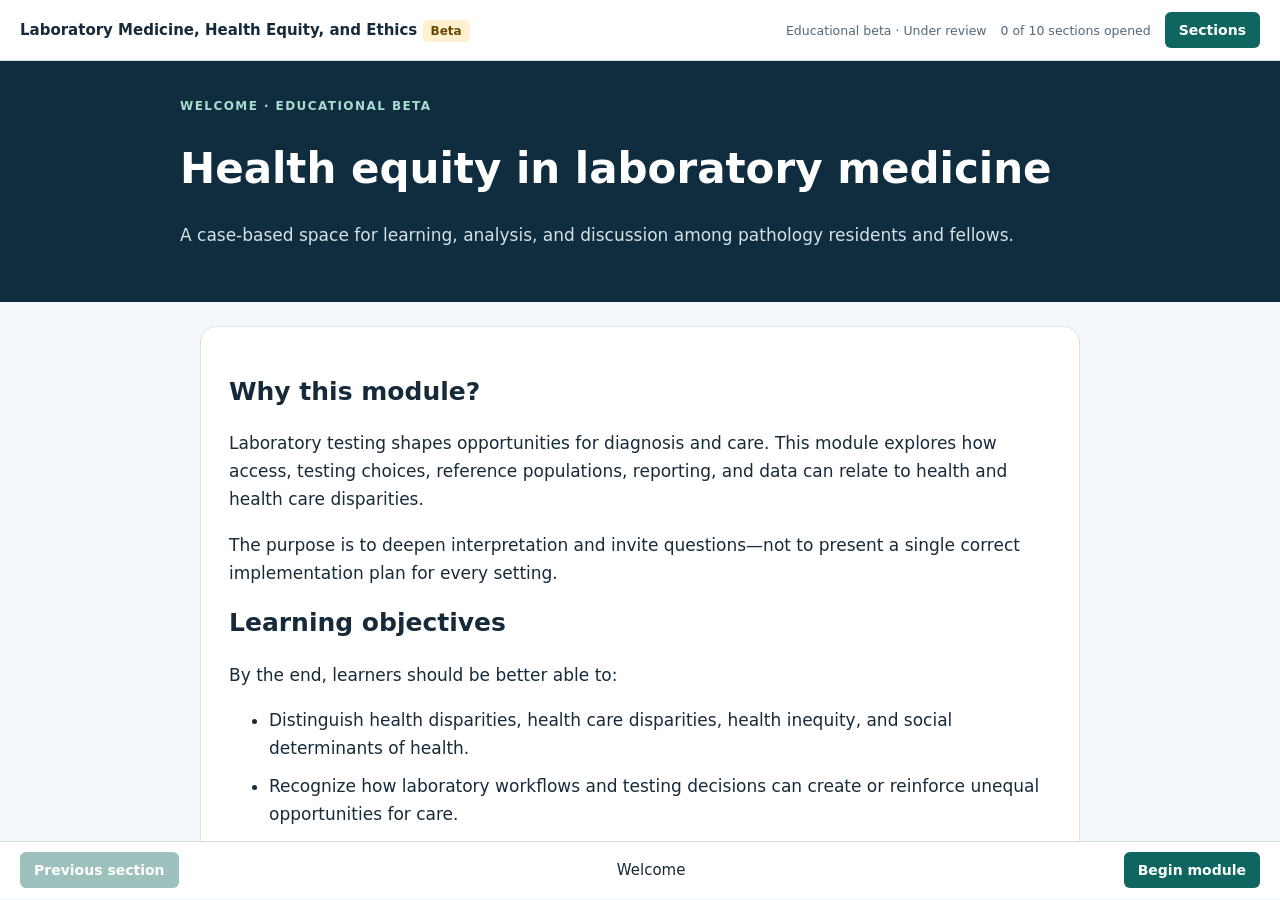
==== preview/index.html @ 0a668f15 "Align preview with result follow-up extension" ====
<!doctype html><html lang="en"><meta charset="utf-8"><meta name="viewport" content="width=device-width,initial-scale=1"><title>Laboratory medicine · Health equity module preview</title><style>*{box-sizing:border-box}body{margin:0;background:#f4f7fa;color:#172a3a;font:15px system-ui,sans-serif}.bar{display:flex;align-items:center;gap:14px;padding:12px 20px;background:white;border-bottom:1px solid #d3e0e6;flex-wrap:wrap}.bar strong{margin-right:auto}button{background:#0f655f;color:white;border:0;border-radius:6px;padding:10px 14px;font:600 14px system-ui;cursor:pointer}button:disabled{opacity:.4}button:focus-visible{outline:3px solid #c48513;outline-offset:2px}#menu{padding:16px;display:grid;grid-template-columns:repeat(auto-fit,minmax(190px,1fr));gap:8px;background:#eaf2f5}#menu button{background:white;color:#173749;border:1px solid #c5d2db;text-align:left}#menu button[aria-current=true]{background:#0f655f;color:white}iframe{display:block;width:100%;height:calc(100vh - 120px);border:0;background:#f4f7fa}.bottom{display:flex;justify-content:space-between;align-items:center;gap:12px;padding:10px 20px;background:white;border-top:1px solid #d3e0e6}[hidden]{display:none!important}small{color:#526879}@media(max-width:600px){iframe{height:calc(100vh - 160px)}.bar{padding:10px}.bottom{padding:10px}}</style><div class="bar"><strong>Laboratory Medicine, Health Equity, and Ethics <span style="font-size:12px;background:#fff0cf;color:#694b00;padding:4px 8px;border-radius:5px">Beta</span></strong><small>Educational beta · Under review</small><small id="visited"></small><button id="toggle" type="button">Sections</button></div><nav id="menu" hidden aria-label="Module sections"></nav><main id="frames"></main><footer class="bottom"><button id="previous">Previous section</button><span id="position"></span><button id="next">Next section</button></footer><script>const sections=[{"label":"Welcome","html":"<!doctype html><html lang=\"en\"><meta charset=\"utf-8\"><meta name=\"viewport\" content=\"width=device-width,initial-scale=1\"><title>Welcome · Health equity in laboratory medicine<\/title><style>*{box-sizing:border-box}body{margin:0;background:#f4f7fa;color:#172a3a;font:17px/1.65 system-ui,sans-serif}header{background:#102d40;color:white;padding:36px max(24px,calc((100vw - 920px)/2))}header p{color:#d1e2eb}h1{font-size:clamp(28px,4vw,42px);line-height:1.15}h2{font-size:25px;line-height:1.3}main{max-width:920px;margin:24px auto;padding:0 20px 30px}.card{background:white;border:1px solid #dbe3e9;border-radius:16px;padding:28px;margin:20px 0}.eyebrow{font-size:12px;letter-spacing:.12em;text-transform:uppercase;color:#a7dcd1;font-weight:750}li{margin:10px 0}.note{border-left:4px solid #0f655f;padding-left:18px}small{font-size:14px;color:#526879}@media(max-width:600px){header{padding:28px 20px}.card{padding:20px}}<\/style><header><div class=\"eyebrow\">Welcome · Educational beta<\/div><h1>Health equity in laboratory medicine<\/h1><p>A case-based space for learning, analysis, and discussion among pathology residents and fellows.<\/p><\/header><main><section class=\"card\"><h2>Why this module?<\/h2><p>Laboratory testing shapes opportunities for diagnosis and care. This module explores how access, testing choices, reference populations, reporting, and data can relate to health and health care disparities.<\/p><p>The purpose is to deepen interpretation and invite questions—not to present a single correct implementation plan for every setting.<\/p><h2>Learning objectives<\/h2><p>By the end, learners should be better able to:<\/p><ul><li>Distinguish health disparities, health care disparities, health inequity, and social determinants of health.<\/li><li>Recognize how laboratory workflows and testing decisions can create or reinforce unequal opportunities for care.<\/li><li>Interpret case findings alongside published evidence, including what each does and does not establish.<\/li><li>Discuss how pathologists can help clinicians understand test utility, limitations, and the implications of laboratory data.<\/li><\/ul><\/section><section class=\"card\"><h2>About the author and AI assistance<\/h2><p>This module was developed by a clinical pathology resident exploring how laboratory medicine relates to health equity. It is a learning project intended to support critical analysis, discussion, and further inquiry. Feedback from learners and colleagues is welcome.<\/p><p>AI tools assisted with drafting, editing, organizing the material, and building the site. The content may contain errors or omissions; references are provided so readers can explore the evidence and evaluate the interpretations.<\/p><h2>Understanding the cases and evidence<\/h2><p>Cases, patients, local workflows, and numerical examples are fictional unless explicitly identified as published findings with a citation.<\/p><p>Explanations draw on studies, professional guidance, and conceptual sources. References support the accompanying claims, rather than every detail of a fictional scenario. Findings should be understood within the populations and settings studied.<\/p><p>Corresponding references appear in answer explanations and case evidence notes, with optional further reading at the end.<\/p><p class=\"note\">This educational beta does not replace current guidance or patient-specific professional judgment. Corrections, alternative interpretations, and thoughtful critique are welcome.<\/p><\/section><section class=\"card\"><h2>Using the module<\/h2><p>Choose an answer, reveal the explanation, and explore the evidence. There is no timer or passing score. The Sections menu lets you move between topics; answers remain while this page stays open and reset on refresh.<\/p><p><strong>Select “Begin module” below to start.<\/strong><\/p><small>Welcome and disclosure updated October 4, 2026.<\/small><\/section><\/main><\/html>"},{"label":"1 · Foundations","html":"<!doctype html><html lang=\"en\"><meta charset=\"utf-8\"><meta name=\"viewport\" content=\"width=device-width,initial-scale=1\"><title>Health equity · Foundations preview<\/title><style>*{box-sizing:border-box}body{margin:0;background:#f4f7fa;color:#172a3a;font:17px/1.65 system-ui,sans-serif}header{background:#102d40;color:white;padding:36px max(24px,calc((100vw - 920px)/2))}header p{color:#d1e2eb;max-width:760px;margin:8px 0}.eyebrow{font-size:12px;font-weight:750;letter-spacing:.12em;text-transform:uppercase;color:#35716f}header .eyebrow{color:#a7dcd1}h1{font-size:clamp(28px,4vw,42px);line-height:1.15;margin:12px 0}h2{font-size:29px;line-height:1.25}h3{font-size:21px}main{max-width:920px;margin:24px auto;padding:0 20px}.tabs{display:flex;gap:8px;flex-wrap:wrap;margin:22px 0}.tabs button{background:white;color:#173749;border:1px solid #c5d2db}.tabs button[aria-current=true]{background:#0f655f;color:white;border-color:#0f655f}.panel{background:white;border:1px solid #dbe3e9;border-radius:16px;padding:32px;box-shadow:0 8px 30px #112d4008}p{margin:14px 0}a{color:#006f80}table{border-collapse:collapse;width:100%;font-size:15px}th,td{padding:14px;border-bottom:1px solid #dce5eb;text-align:left}th{background:#eaf3f4}.table-wrap{overflow:auto;margin:20px 0}.question{border-top:2px solid #c6e0db;margin-top:30px;padding-top:16px}fieldset{border:0;padding:0;margin:18px 0}label{display:flex;align-items:flex-start;gap:12px;padding:14px;margin:9px 0;background:#f5f8fa;border:1px solid #d5e0e6;border-radius:8px;cursor:pointer}input{margin-top:7px;accent-color:#0f655f}label:has(input:checked){background:#e5f3ef;border-color:#0f655f}button{background:#0f655f;color:white;border:0;border-radius:7px;padding:12px 18px;font:650 15px system-ui;cursor:pointer}button:disabled{opacity:.45;cursor:default}button:focus-visible,select:focus-visible,a:focus-visible{outline:3px solid #c48513;outline-offset:3px}.feedback,.match-feedback{background:#edf6f2;border-left:4px solid #0f655f;padding:16px 20px;margin:20px 0}.verdict{font-weight:700}details{margin:20px 0;padding:14px 18px;background:#f0f5f8;border-radius:8px}summary{cursor:pointer;font-weight:650}select{display:block;width:100%;padding:12px;font:inherit;border:1px solid #bcced8;border-radius:7px}.match label{background:none;border:0;padding:0;margin:20px 0 6px}.nav{display:flex;justify-content:space-between;align-items:center;margin:22px 0}.sr{position:absolute;width:1px;height:1px;overflow:hidden;clip:rect(0,0,0,0)}[hidden]{display:none!important}.footer{font-size:13px;color:#526879}@media(max-width:600px){.panel{padding:20px}header{padding:28px 20px}}.answer-sources{margin-top:18px;padding-top:12px;border-top:1px solid #b9d4cc}.answer-sources ul{padding-left:22px}.answer-sources small{font-size:14px;line-height:1.55}<\/style><header><div class=\"eyebrow\">Laboratory medicine · Section 1 preview<\/div><h1>From health disparities<br>to health equity<\/h1><p>Explore what laboratory data reveal, what they leave out, and where pathologists can contribute.<\/p><\/header><main><nav class=\"tabs\" aria-label=\"Foundation beats\"><button type=\"button\" aria-current=\"true\">1. Observe<\/button><button type=\"button\" aria-current=\"false\">2. Define<\/button><button type=\"button\" aria-current=\"false\">3. Trace<\/button><button type=\"button\" aria-current=\"false\">4. Interpret<\/button><button type=\"button\" aria-current=\"false\">5. Contribute<\/button><\/nav><section class=\"panel\" id=\"beat0\" ><div class=\"eyebrow\">Beat 1 of 5<\/div><h2>What did we observe?<\/h2><p>During a laboratory quality review, your team examines completion of outpatient fecal immunochemical testing (FIT), a stool-based colorectal cancer screening test, after a kit is ordered.<\/p>\n<div class=\"table-wrap\"><table><tr><th>Patient population<\/th><th>FIT completed<\/th><\/tr><tr><td>Patients living in neighborhoods with lower area-level socioeconomic deprivation<\/td><td>82%<\/td><\/tr><tr><td>Patients living in neighborhoods with higher area-level socioeconomic deprivation<\/td><td>64%<\/td><\/tr><\/table><\/div>\n<p><strong>Illustrative fictional data.<\/strong> The difference persists across several months.<\/p>\n<form class=\"question\" data-key=\"A\"><h3>Question 1<\/h3><p>Which interpretation is best supported by the FIT completion data?<\/p><fieldset><legend class=\"sr\">Choose an answer<\/legend><label><input type=\"radio\" name=\"q1\" value=\"A\"><span><b>A<\/b> The groups differ in completion of a health care process; the data do not establish the cause or subsequent health outcomes.<\/span><\/label><label><input type=\"radio\" name=\"q1\" value=\"B\"><span><b>B<\/b> Patients in higher-deprivation neighborhoods are more likely to develop colorectal cancer.<\/span><\/label><label><input type=\"radio\" name=\"q1\" value=\"C\"><span><b>C<\/b> Patients in higher-deprivation neighborhoods have less opportunity to complete screening.<\/span><\/label><label><input type=\"radio\" name=\"q1\" value=\"D\"><span><b>D<\/b> The clinics serving higher-deprivation neighborhoods provide lower-quality care.<\/span><\/label><\/fieldset><button type=\"submit\">Reveal explanation<\/button><div class=\"feedback\" hidden><p class=\"verdict\"><\/p><p><strong>Best answer: A.<\/strong> The dashboard measures testing completion. It does not directly measure opportunity, explain the difference, or establish differences in cancer outcomes. These possibilities may matter, but they require additional information.\n<\/p><div class=\"answer-sources\"><p><strong>References for this explanation<\/strong><\/p><ul><li><a href=\"https://www.nimhd.nih.gov/about/what-are-health-disparities\" target=\"_blank\" rel=\"noopener\">NIMHD — What Are Health Disparities?<\/a><\/li><li><a href=\"https://www.who.int/health-topics/health-equity\" target=\"_blank\" rel=\"noopener\">WHO — Health equity<\/a><\/li><li><a href=\"https://www.who.int/news-room/fact-sheets/detail/social-determinants-of-health\" target=\"_blank\" rel=\"noopener\">WHO — Social determinants of health<\/a><\/li><\/ul><p><small>Conceptual sources support the interpretation; the FIT data and local observations are fictional teaching examples.<\/small><\/p><\/div><\/div><\/form><\/section><section class=\"panel\" id=\"beat1\" hidden><div class=\"eyebrow\">Beat 2 of 5<\/div><h2>Where does laboratory care fit?<\/h2><p>Health and health care disparities are documented across populations and settings. Laboratory medicine is part of the care pathway in which these disparities can arise: who is offered testing, whether collection and return are feasible, and how results are interpreted and followed up.<\/p>\n<p>The FIT dashboard gives us a starting point for understanding a difference in completion. Its importance does not depend on already knowing its full explanation. The central distinction is between identifying a pattern and understanding the processes that contribute to it.<\/p>\n<h3>Match the concept<\/h3>\n<p>Match each statement to <strong>health disparity<\/strong>, <strong>health care disparity<\/strong>, <strong>health inequity<\/strong>, or <strong>social determinants of health<\/strong>. The examples are illustrative, not findings from the FIT dashboard.<\/p>\n<form class=\"match\"><fieldset><legend>Match each statement to its main emphasis<\/legend><label for=\"match0\">Colorectal cancer mortality is higher in one population than another.<\/label><select id=\"match0\" required data-key=\"0\"><option value=\"\">Select a concept<\/option><option value=\"0\">Health disparity<\/option><option value=\"1\">Health care disparity<\/option><option value=\"2\">Health inequity<\/option><option value=\"3\">Social determinants of health<\/option><\/select><label for=\"match1\">Completion of follow-up colonoscopy after a positive FIT is lower in one population than another.<\/label><select id=\"match1\" required data-key=\"1\"><option value=\"\">Select a concept<\/option><option value=\"0\">Health disparity<\/option><option value=\"1\">Health care disparity<\/option><option value=\"2\">Health inequity<\/option><option value=\"3\">Social determinants of health<\/option><\/select><label for=\"match2\">An avoidable difference in health outcomes is understood to reflect unfair conditions.<\/label><select id=\"match2\" required data-key=\"2\"><option value=\"\">Select a concept<\/option><option value=\"0\">Health disparity<\/option><option value=\"1\">Health care disparity<\/option><option value=\"2\">Health inequity<\/option><option value=\"3\">Social determinants of health<\/option><\/select><label for=\"match3\">Housing, working conditions, and access to transportation shape opportunities for health and care.<\/label><select id=\"match3\" required data-key=\"3\"><option value=\"\">Select a concept<\/option><option value=\"0\">Health disparity<\/option><option value=\"1\">Health care disparity<\/option><option value=\"2\">Health inequity<\/option><option value=\"3\">Social determinants of health<\/option><\/select><\/fieldset><button type=\"submit\">Reveal matches<\/button><div class=\"match-feedback\" hidden><\/div><\/form>\n<p>These concepts overlap. Social conditions can contribute to differences in care and health outcomes, and some disparities reflect inequities. Definitions also vary across sources; the matches identify each statement&#x27;s main emphasis.<\/p>\n<p><strong>In the FIT case:<\/strong> Completion is a health care process. The dashboard does not directly measure cancer incidence or mortality. The gap deserves attention while its contributing processes remain uncertain.<\/p>\n<p><strong>Health care equity<\/strong> describes a fair opportunity to access, receive, and benefit from appropriate, high-quality care without unfair barriers.<\/p>\n<form class=\"question\" data-key=\"B\"><h3>Question 2<\/h3><p>Which additional finding would most strengthen the interpretation that the completion gap reflects a health care inequity?<\/p><fieldset><legend class=\"sr\">Choose an answer<\/legend><label><input type=\"radio\" name=\"q2\" value=\"A\"><span><b>A<\/b> Both groups receive the same FIT kit and written instructions.<\/span><\/label><label><input type=\"radio\" name=\"q2\" value=\"B\"><span><b>B<\/b> Patients at lower-completion clinics report that specimen-return options are difficult to use or collection instructions are unclear, and workflow data link those barriers to incomplete testing.<\/span><\/label><label><input type=\"radio\" name=\"q2\" value=\"C\"><span><b>C<\/b> The gap remains similar when the dashboard is repeated the following year.<\/span><\/label><label><input type=\"radio\" name=\"q2\" value=\"D\"><span><b>D<\/b> FIT results have comparable analytical accuracy in both groups.<\/span><\/label><\/fieldset><button type=\"submit\">Reveal explanation<\/button><div class=\"feedback\" hidden><p class=\"verdict\"><\/p><p><strong>Best answer: B.<\/strong> It connects the completion gap to barriers in how collection and return are organized or communicated. Persistence alone does not explain the gap, identical materials do not establish equal access, and analytical accuracy does not describe who can complete testing. This finding strengthens an interpretation of inequity without proving that these barriers explain the entire difference. The concern is the fit between the service and patients&#x27; needs, rather than an assumed limitation of a population.\n<\/p><div class=\"answer-sources\"><p><strong>References for this explanation<\/strong><\/p><ul><li><a href=\"https://www.nimhd.nih.gov/about/what-are-health-disparities\" target=\"_blank\" rel=\"noopener\">NIMHD — What Are Health Disparities?<\/a><\/li><li><a href=\"https://www.who.int/health-topics/health-equity\" target=\"_blank\" rel=\"noopener\">WHO — Health equity<\/a><\/li><li><a href=\"https://www.who.int/news-room/fact-sheets/detail/social-determinants-of-health\" target=\"_blank\" rel=\"noopener\">WHO — Social determinants of health<\/a><\/li><\/ul><p><small>Conceptual sources support the interpretation; the FIT data and local observations are fictional teaching examples.<\/small><\/p><\/div><\/div><\/form>\n<details><summary>Evidence and definitions<\/summary><p>Conceptual sources: <a href=\"https://www.nimhd.nih.gov/about/what-are-health-disparities\" target=\"_blank\" rel=\"noopener\">NIMHD — What Are Health Disparities?<\/a> (2026), <a href=\"https://www.who.int/health-topics/health-equity\" target=\"_blank\" rel=\"noopener\">WHO — Health equity<\/a>, and <a href=\"https://www.who.int/news-room/fact-sheets/detail/social-determinants-of-health\" target=\"_blank\" rel=\"noopener\">WHO — Social determinants of health<\/a> (2025). The matching activity uses working distinctions for this lesson, rather than claiming that every source separates these terms identically. NIMHD also includes differences in care among its disparity measures.<\/p><\/details><\/section><section class=\"panel\" id=\"beat2\" hidden><div class=\"eyebrow\">Beat 3 of 5<\/div><h2>What happened before and after the specimen?<\/h2><p>A valid result depends on more than an assay working correctly. For FIT, a patient needs an opportunity to access screening, receive an offer or order, obtain a kit, collect and return a specimen, and receive appropriate interpretation and follow-up.<\/p>\n<p>Social determinants of health are the conditions in which people live, learn, work, and age, together with broader forces shaping those conditions. Structural determinants include institutional, economic, and policy arrangements shaping those opportunities.<\/p>\n<p>In this fictional case, clinic hours, collection instructions, return options, or missing outside-system testing are possible explanations. None has been demonstrated by the opening dashboard.<\/p>\n<details>\n<summary>What else can shape the diagnostic journey?<\/summary>\n<p>Relevant conditions may include insurance coverage and cost, preferred language and available language services, disability and accessibility, housing, working conditions and paid leave, caregiving, digital access, and availability of clinical services. Institutional policies and broader financing or eligibility rules can shape these conditions. Incarceration and immigration-related policies may also affect access and continuity of care.<\/p>\n<p>These are possible influences, not assumptions about an individual or explanations established by a demographic category. Their relevance depends on the patient, setting, and diagnostic pathway.<\/p>\n<\/details>\n<p><strong>Optional reflection:<\/strong> Where could a patient leave this pathway without ever appearing among the specimens received by the laboratory?<\/p>\n<p><strong>Discussion:<\/strong> Before an order, before obtaining a kit, or before specimen return. A dataset of received specimens cannot describe everyone who might have benefited from testing.<\/p><\/section><section class=\"panel\" id=\"beat3\" hidden><div class=\"eyebrow\">Beat 4 of 5<\/div><h2>What does the category leave out?<\/h2><p>The 64% completion rate describes a group, not every person in it. An area-level deprivation measure does not establish an individual patient&#x27;s income, circumstances, understanding, or behavior. People within the category may have very different experiences.<\/p>\n<form class=\"question\" data-key=\"A\"><h3>Question 3<\/h3><p>A patient&#x27;s address falls within the higher-deprivation category. What does the group completion rate establish about that patient?<\/p><fieldset><legend class=\"sr\">Choose an answer<\/legend><label><input type=\"radio\" name=\"q3\" value=\"A\"><span><b>A<\/b> The group pattern provides context, but does not establish this patient&#x27;s circumstances.<\/span><\/label><label><input type=\"radio\" name=\"q3\" value=\"B\"><span><b>B<\/b> The patient faces the same barriers as most people in the category.<\/span><\/label><label><input type=\"radio\" name=\"q3\" value=\"C\"><span><b>C<\/b> The category has no useful role in understanding testing patterns.<\/span><\/label><label><input type=\"radio\" name=\"q3\" value=\"D\"><span><b>D<\/b> The patient probably cannot understand the collection instructions.<\/span><\/label><\/fieldset><button type=\"submit\">Reveal explanation<\/button><div class=\"feedback\" hidden><p class=\"verdict\"><\/p><p><strong>Best answer: A.<\/strong> Grouping can reveal patterns while leaving important individual and within-group variation unknown.\n<\/p><div class=\"answer-sources\"><p><strong>References for this explanation<\/strong><\/p><ul><li><a href=\"https://www.nimhd.nih.gov/about/what-are-health-disparities\" target=\"_blank\" rel=\"noopener\">NIMHD — What Are Health Disparities?<\/a><\/li><li><a href=\"https://www.who.int/health-topics/health-equity\" target=\"_blank\" rel=\"noopener\">WHO — Health equity<\/a><\/li><li><a href=\"https://www.who.int/news-room/fact-sheets/detail/social-determinants-of-health\" target=\"_blank\" rel=\"noopener\">WHO — Social determinants of health<\/a><\/li><\/ul><p><small>Conceptual sources support the interpretation; the FIT data and local observations are fictional teaching examples.<\/small><\/p><\/div><\/div><\/form><\/section><section class=\"panel\" id=\"beat4\" hidden><div class=\"eyebrow\">Beat 5 of 5<\/div><h2>What can the pathologist contribute?<\/h2><p>The laboratory can perform FIT accurately while some people never obtain or return a kit, or never receive follow-up after a result. Laboratory teams contribute knowledge about how testing is designed, performed, and reported. Their authority and opportunities to contribute vary by setting.<\/p>\n<div class=\"table-wrap\"><table><tr><th>Relationship to the issue<\/th><th>Examples<\/th><\/tr><tr><td>Direct responsibility within the laboratory<\/td><td>Specimen acceptance criteria, assay performance, and reporting design<\/td><\/tr><tr><td>Influence through shared workflows<\/td><td>Collection instructions, specimen-return arrangements, and ordering pathways<\/td><\/tr><tr><td>Contribution through partnership<\/td><td>Discussions with clinical teams, patients, informatics colleagues, and community partners about access and follow-up<\/td><\/tr><\/table><\/div>\n<p>These roles can overlap. Collection instructions, for example, may be managed by the laboratory in one setting and jointly with clinical services in another.<\/p>\n<h3>Evidence across settings<\/h3>\n<p>Published findings can identify questions worth asking locally, but patient populations, resources, and workflows may differ between settings. External evidence can inform understanding without establishing that the same mechanism explains a local gap.<\/p>\n<p><strong>Closing reflection:<\/strong> In the FIT pathway, which part could your laboratory directly shape, and which would require collaboration?<\/p>\n<p><strong>Discussion:<\/strong> More than one response may be reasonable. The aim is to connect laboratory expertise with the relevant workflow and partners, rather than assign every access barrier to the laboratory.<\/p>\n<p>The later QI section develops how changes can improve overall performance while disparities persist.<\/p>\n<h3>Things to keep in mind<\/h3>\n<p class=\"item\"><strong>An observed disparity does not establish its cause.<\/strong> Identifying a pattern matters even while its contributing processes remain uncertain.<\/p>\n<p class=\"item\"><strong>A group average does not describe every individual.<\/strong> Circumstances vary within demographic and geographic categories.<\/p>\n<p class=\"item\"><strong>An accurate result is one part of diagnostic care.<\/strong> Access before testing and interpretation and follow-up afterward also shape its value.<\/p>\n<details><summary>Equity glossary<\/summary>\n<p><strong>Health disparity:<\/strong> A population difference in health status or outcomes, interpreted using the source&#x27;s definition; some definitions emphasize disadvantage and some include differences in care.<\/p>\n<p><strong>Health care disparity:<\/strong> A population difference in access to, use of, or quality of care, interpreted using the source&#x27;s definition and relevant context.<\/p>\n<p><strong>Health inequity:<\/strong> A difference understood as unfair or unjust; definitions often also emphasize avoidability or remediability.<\/p>\n<p><strong>Health equity:<\/strong> Fair opportunity to attain health and receive appropriate care without unfair barriers.<\/p>\n<p><strong>Social determinants of health:<\/strong> Conditions and broader forces shaping how people live and their opportunities for health.<\/p>\n<p><strong>Structural determinants:<\/strong> Broader institutional, economic, political, and social arrangements shaping social position and opportunities.<\/p><\/details><\/section><div class=\"nav\"><button id=\"back\" disabled>Previous beat<\/button><span id=\"position\">Beat 1 of 5<\/span><button id=\"next\">Next beat<\/button><\/div><p class=\"footer\">Review preview · Hypothetical FIT data · No timer or passing score · Progress lasts while this page stays open.<\/p><\/main><script>let current=0;const panels=[...document.querySelectorAll('.panel')],tabs=[...document.querySelectorAll('.tabs button')];function show(i){current=i;panels.forEach((p,n)=>p.hidden=n!==i);tabs.forEach((t,n)=>t.setAttribute('aria-current',n===i));document.querySelector('#back').disabled=i===0;document.querySelector('#next').disabled=i===4;document.querySelector('#position').textContent=`Beat ${i+1} of 5`;panels[i].querySelector('h2').focus();}tabs.forEach((t,i)=>t.onclick=()=>show(i));document.querySelector('#back').onclick=()=>show(current-1);document.querySelector('#next').onclick=()=>show(current+1);document.querySelectorAll('h2').forEach(h=>h.tabIndex=-1);document.querySelectorAll('.question').forEach(f=>f.onsubmit=e=>{e.preventDefault();const choice=f.querySelector('input:checked');if(!choice){f.querySelector('input').focus();return;}const box=f.querySelector('.feedback');box.hidden=false;box.setAttribute('role','status');box.querySelector('.verdict').textContent=choice.value===f.dataset.key?'Your answer matches the best-supported interpretation.':'Consider the best-supported interpretation below.';});document.querySelector('.match').onsubmit=e=>{e.preventDefault();const f=e.currentTarget,box=f.querySelector('.match-feedback');box.hidden=false;box.setAttribute('role','status');const terms=['Health disparity','Health care disparity','Health inequity','Social determinants of health'];const definitions=['A population difference in health status or outcomes.','A population difference in access to, use of, or quality of care.','A health difference understood as unfair or unjust.','Living conditions and broader forces shaping opportunities for health.'];box.innerHTML=[...f.querySelectorAll('select')].map((s,i)=>`<p><strong>${i+1}. ${terms[i]}<\/strong> — ${s.value==i?'Your match agrees.':'Review this distinction.'} ${definitions[i]}<\/p>`).join('');};<\/script><\/html>"},{"label":"2 · Diagnostic journey","html":"<!doctype html><html lang=\"en\"><meta charset=\"utf-8\"><meta name=\"viewport\" content=\"width=device-width,initial-scale=1\"><title>Health equity · Diagnostic journey preview<\/title><style>*{box-sizing:border-box}body{margin:0;background:#f4f7fa;color:#172a3a;font:17px/1.65 system-ui,sans-serif}header{background:#102d40;color:white;padding:36px max(24px,calc((100vw - 920px)/2))}header p{color:#d1e2eb;max-width:760px;margin:8px 0}.eyebrow{font-size:12px;font-weight:750;letter-spacing:.12em;text-transform:uppercase;color:#35716f}header .eyebrow{color:#a7dcd1}h1{font-size:clamp(28px,4vw,42px);line-height:1.15;margin:12px 0}h2{font-size:29px;line-height:1.25}h3{font-size:21px}main{max-width:920px;margin:24px auto;padding:0 20px}.tabs{display:flex;gap:8px;flex-wrap:wrap;margin:22px 0}.tabs button{background:white;color:#173749;border:1px solid #c5d2db}.tabs button[aria-current=true]{background:#0f655f;color:white;border-color:#0f655f}.panel{background:white;border:1px solid #dbe3e9;border-radius:16px;padding:32px;box-shadow:0 8px 30px #112d4008}p{margin:14px 0}a{color:#006f80}table{border-collapse:collapse;width:100%;font-size:15px}th,td{padding:14px;border-bottom:1px solid #dce5eb;text-align:left}th{background:#eaf3f4}.table-wrap{overflow:auto;margin:20px 0}.question{border-top:2px solid #c6e0db;margin-top:30px;padding-top:16px}fieldset{border:0;padding:0;margin:18px 0}label{display:flex;align-items:flex-start;gap:12px;padding:14px;margin:9px 0;background:#f5f8fa;border:1px solid #d5e0e6;border-radius:8px;cursor:pointer}input{margin-top:7px;accent-color:#0f655f}label:has(input:checked){background:#e5f3ef;border-color:#0f655f}button{background:#0f655f;color:white;border:0;border-radius:7px;padding:12px 18px;font:650 15px system-ui;cursor:pointer}button:disabled{opacity:.45;cursor:default}button:focus-visible,select:focus-visible,a:focus-visible{outline:3px solid #c48513;outline-offset:3px}.feedback,.match-feedback{background:#edf6f2;border-left:4px solid #0f655f;padding:16px 20px;margin:20px 0}.verdict{font-weight:700}details{margin:20px 0;padding:14px 18px;background:#f0f5f8;border-radius:8px}summary{cursor:pointer;font-weight:650}select{display:block;width:100%;padding:12px;font:inherit;border:1px solid #bcced8;border-radius:7px}.match label{background:none;border:0;padding:0;margin:20px 0 6px}.nav{display:flex;justify-content:space-between;align-items:center;margin:22px 0}.sr{position:absolute;width:1px;height:1px;overflow:hidden;clip:rect(0,0,0,0)}[hidden]{display:none!important}.footer{font-size:13px;color:#526879}@media(max-width:600px){.panel{padding:20px}header{padding:28px 20px}}.answer-sources{margin-top:18px;padding-top:12px;border-top:1px solid #b9d4cc}.answer-sources ul{padding-left:22px}.answer-sources small{font-size:14px;line-height:1.55}<\/style><header><div class=\"eyebrow\">Laboratory medicine · Section 2 preview<\/div><h1>The diagnostic journey<\/h1><p>Follow the testing pathway beyond the specimens that reach the laboratory.<\/p><\/header><main><section class=\"panel\"><div class=\"eyebrow\">Section 2 · Step 1 of 3<\/div><h2>Who becomes visible in laboratory data?<\/h2><p><strong>All counts and subgroup patterns in this case are hypothetical.<\/strong><\/p>\n<p>A community sexual-health program offers home-collection kits for chlamydia and gonorrhea testing, using a collection system authorized for that setting. Its laboratory reports excellent specimen acceptance and turnaround time. The program also tracks earlier steps:<\/p>\n<div class=\"table-wrap\"><table><tr><th>Step<\/th><th>Patients<\/th><\/tr><tr><td>Requested a kit<\/td><td>200<\/td><\/tr><tr><td>Kit dispatched<\/td><td>180<\/td><\/tr><tr><td>Specimen received by the laboratory<\/td><td>110<\/td><\/tr><tr><td>Valid result reported<\/td><td>106<\/td><\/tr><\/table><\/div>\n<p>Dispatch does not establish that a kit was received.<\/p><p><strong>Additional context:<\/strong> In this fictional program, written collection and return instructions are available only in English, although some patients prefer another language. Telephone assistance is available only during weekday work hours. These service features may matter to completion; the aggregate counts do not establish their effect or identify which patients encountered them.<\/p><form class=\"question\" data-key=\"B\" data-number=\"1\"><h3>Question 1<\/h3><p>What is the most important limitation of judging this program using laboratory acceptance and turnaround time alone?<\/p><fieldset><legend class=\"sr\">Choose an answer<\/legend><label><input type=\"radio\" required name=\"q1\" value=\"A\"><span><b>A<\/b> The difference between kits dispatched and specimens received establishes that home collection is unsuitable for this population.<\/span><\/label><label><input type=\"radio\" required name=\"q1\" value=\"B\"><span><b>B<\/b> Those measures describe patients whose specimens arrived, while leaving earlier losses in the testing pathway largely unexamined.<\/span><\/label><label><input type=\"radio\" required name=\"q1\" value=\"C\"><span><b>C<\/b> High specimen acceptance suggests that patients who did not return a kit probably no longer needed testing.<\/span><\/label><label><input type=\"radio\" required name=\"q1\" value=\"D\"><span><b>D<\/b> Including all kit requests in the acceptance-rate denominator would reveal which barriers prevented completion.<\/span><\/label><\/fieldset><button type=\"submit\">Reveal explanation<\/button><div class=\"feedback\" hidden role=\"status\"><p class=\"verdict\"><\/p><p><strong>Best answer: B.<\/strong> The laboratory can perform well for received specimens while many people never reach that stage. The counts locate incomplete transitions, but do not explain them. If reaching specimen receipt is more difficult for some patients, a dashboard beginning at receipt can conceal unequal access. These aggregate counts alone do not establish whether that occurred.<\/p><div class=\"answer-sources\"><p><strong>References for this explanation<\/strong><\/p><ul><li><a href=\"https://www.accessdata.fda.gov/cdrh_docs/pdf20/DEN200070.pdf\" target=\"_blank\" rel=\"noopener\">FDA — Simple 2 Test authorization<\/a><\/li><li><a href=\"https://doi.org/10.1136/bmjopen-2017-017978\" target=\"_blank\" rel=\"noopener\">Manavi and Hodson — Factors associated with return of STI home sampling kits<\/a><\/li><li><a href=\"https://doi.org/10.1186/s12889-024-19741-x\" target=\"_blank\" rel=\"noopener\">Spence et al. — How does online postal self-sampling shape access to STI testing?<\/a><\/li><\/ul><p><small>These sources concern home sampling and access. The case counts and housing breakdown are hypothetical; the sources do not establish their cause.<\/small><\/p><\/div><\/div><\/form><button id=\"reveal\" hidden style=\"margin-top:20px\">Continue: see the housing breakdown<\/button><div id=\"stage2\" hidden><hr><div class=\"eyebrow\">Step 2 of 3 · New information<\/div><form class=\"question\" data-key=\"A\" data-number=\"2\"><h3>Question 2<\/h3><p>The program links kit requests with laboratory records and compares completion by housing circumstances:<\/p>\n<div class=\"table-wrap\"><table><tr><th>Step<\/th><th>Stable mailing address<\/th><th>Temporary or frequently changing address<\/th><\/tr><tr><td>Requested a kit<\/td><td>100<\/td><td>100<\/td><\/tr><tr><td>Kit dispatched<\/td><td>90<\/td><td>90<\/td><\/tr><tr><td>Specimen received<\/td><td>70<\/td><td>40<\/td><\/tr><tr><td>Valid result reported<\/td><td>68<\/td><td>38<\/td><\/tr><\/table><\/div>\n<p>These fictional categories do not describe everyone&#x27;s circumstances within each group.<\/p>\n<p>Which interpretation is best supported?<\/p><fieldset><legend class=\"sr\">Choose an answer<\/legend><label><input type=\"radio\" required name=\"q2\" value=\"A\"><span><b>A<\/b> Completion differs between the groups, with the largest measured gap emerging between dispatch and specimen receipt; delivery, collection, and return remain possible contributing steps.<\/span><\/label><label><input type=\"radio\" required name=\"q2\" value=\"B\"><span><b>B<\/b> Similar dispatch rates indicate comparable access; the difference mainly concerns patients&#x27; decisions after receiving a kit.<\/span><\/label><label><input type=\"radio\" required name=\"q2\" value=\"C\"><span><b>C<\/b> The lower receipt rate establishes that mailing failures are the main barrier for patients with changing addresses.<\/span><\/label><label><input type=\"radio\" required name=\"q2\" value=\"D\"><span><b>D<\/b> Similar specimen acceptance among returned kits indicates that the program is equitable once collection begins.<\/span><\/label><\/fieldset><button type=\"submit\">Reveal explanation<\/button><div class=\"feedback\" hidden role=\"status\"><p class=\"verdict\"><\/p><p><strong>Best answer: A.<\/strong> The linked data reveal a gap that the laboratory&#x27;s receipt-based dashboard concealed. Dispatch-to-receipt includes kit delivery, collection, packaging, and return. The data do not identify which contributed most.<\/p><div class=\"answer-sources\"><p><strong>References for this explanation<\/strong><\/p><ul><li><a href=\"https://doi.org/10.1136/bmjopen-2017-017978\" target=\"_blank\" rel=\"noopener\">Manavi and Hodson — Factors associated with return of STI home sampling kits<\/a><\/li><li><a href=\"https://doi.org/10.1186/s12889-024-19741-x\" target=\"_blank\" rel=\"noopener\">Spence et al. — How does online postal self-sampling shape access to STI testing?<\/a><\/li><li><a href=\"https://doi.org/10.1371/journal.pmed.1002479\" target=\"_blank\" rel=\"noopener\">Wilson et al. — Internet-accessed STI testing: A randomised controlled trial<\/a><\/li><\/ul><p><small>These sources concern home sampling and access. The case counts and housing breakdown are hypothetical; the sources do not establish their cause.<\/small><\/p><\/div><\/div><\/form><div id=\"ending\" hidden><h3>Shared debrief<\/h3>\n<p>Laboratory records describe an important part of the pathway, but not everyone who sought testing. Linking program and laboratory records makes earlier losses visible; stratifying those transitions can reveal differences in completion.<\/p>\n<p>The pathologist contributes knowledge of specimen requirements, acceptance, and laboratory records. Program staff and patients contribute knowledge of delivery, collection, and return experiences. The case&#x27;s address categories describe circumstances relevant to the workflow, rather than a patient&#x27;s motivation or reliability.<\/p>\n<p><strong>Takeaway: Who reaches the laboratory shapes what laboratory data can show.<\/strong> Good performance among received specimens can coexist with unequal completion earlier in the pathway.<\/p><details><summary>Real-world evidence and case boundaries<\/summary><h3>Real-world basis<\/h3>\n<p><strong>Workflow feasibility:<\/strong> FDA&#x27;s 2023 authorization supports home-collected specimens shipped to a laboratory. It does not establish equitable completion.<\/p>\n<p><strong>Documented completion differences:<\/strong> Manavi and Hodson&#x27;s UK observational study reported return of 3,099 of 5,310 requested kits (58.4%). Kits requested from less deprived neighborhoods were more likely to be returned in adjusted analysis. The design did not establish why patients failed to return kits.<\/p>\n<p><strong>Patient experience:<\/strong> A 2024 qualitative study of 100 service users found that convenience and privacy could facilitate postal testing. Some participants&#x27; living situations made home delivery less private, so collecting a kit elsewhere was preferable. Limited representation of digitally excluded people constrains its applicability.<\/p>\n<p><strong>Benefits and scope:<\/strong> A 2017 London randomized trial increased STI testing uptake with an online postal service (50.0% versus 26.6%). Eligibility required internet access and ability to read English. It does not establish access for excluded populations.<\/p>\n<p><strong>Case boundary:<\/strong> Our counts, address categories, and subgroup gap remain hypothetical. These studies do not directly demonstrate lower return rates among people with temporary or changing addresses. Neighborhood deprivation and housing instability are different measures.<\/p>\n<p>References:<\/p>\n<p class=\"item\"><a href=\"https://www.accessdata.fda.gov/cdrh_docs/pdf20/DEN200070.pdf\" target=\"_blank\" rel=\"noopener\">FDA — Simple 2 Test authorization<\/a>.<\/p>\n<p class=\"item\"><a href=\"https://doi.org/10.1136/bmjopen-2017-017978\" target=\"_blank\" rel=\"noopener\">Manavi and Hodson — Factors associated with return of STI home sampling kits<\/a>. BMJ Open. 2017;7:e017978.<\/p>\n<p class=\"item\"><a href=\"https://doi.org/10.1186/s12889-024-19741-x\" target=\"_blank\" rel=\"noopener\">Spence et al. — How does online postal self-sampling shape access to STI testing?<\/a>. BMC Public Health. 2024;24:2339.<\/p>\n<p class=\"item\"><a href=\"https://doi.org/10.1371/journal.pmed.1002479\" target=\"_blank\" rel=\"noopener\">Wilson et al. — Internet-accessed STI testing: A randomised controlled trial<\/a>. PLOS Medicine. 2017;14:e1002479.<\/p><\/details><button id=\"follow\" type=\"button\">Continue: follow the result beyond the laboratory<\/button><\/div><\/div><\/section><section class=\"panel\" id=\"stage3\" hidden><div class=\"eyebrow\">Step 3 of 3 · Following the result beyond the laboratory<\/div><h2>A reported result is not the end of the pathway<\/h2><p><strong>This local workflow and the patients are fictional.<\/strong><\/p><p>A pathology trainee joins a review of STI testing across a community clinic and a youth correctional facility. Both services use the same laboratory, which meets its reporting target. The community clinic’s usual follow-up pathway asks patients to check their portal or call to arrange care.<\/p><p>In this fictional review, some patients in custody cannot independently use that pathway, and some recently released patients do not have reliable private phone access or a stable address. Other patients can readily receive messages and arrange follow-up. These circumstances vary within each setting; incarceration or housing status alone does not establish an individual’s access.<\/p><form class=\"question\" data-number=\"3\" data-key=\"C\"><h3>Question 3<\/h3><p>What makes this an equity concern beyond the laboratory’s reporting performance?<\/p><fieldset><legend class=\"sr\">Choose an answer<\/legend><label><input type=\"radio\" required name=\"q3\" value=\"A\"><span><b>A<\/b> A shared reporting target establishes comparable opportunity for follow-up, even if communication arrangements differ.<\/span><\/label><label><input type=\"radio\" required name=\"q3\" value=\"B\"><span><b>B<\/b> Patients released before results return can be counted as untreated because the facility cannot document subsequent care.<\/span><\/label><label><input type=\"radio\" required name=\"q3\" value=\"C\"><span><b>C<\/b> A pathway that relies on patients receiving messages and arranging care can create different opportunities to benefit from the same reported result.<\/span><\/label><label><input type=\"radio\" required name=\"q3\" value=\"D\"><span><b>D<\/b> Comparing turnaround time between settings would establish whether communication barriers caused a treatment disparity.<\/span><\/label><\/fieldset><button type=\"submit\">Reveal explanation<\/button><div class=\"feedback\" hidden role=\"status\"><p class=\"verdict\"><\/p><p><strong>Best answer: C.<\/strong> The equity concern is the fit between the follow-up pathway and patients’ access to communication and control over obtaining care. Identical laboratory performance does not establish equal opportunity to benefit. The fictional observations identify a potential mechanism, not a measured treatment disparity. Unknown follow-up is not established absence of treatment.<\/p><div class=\"answer-sources\"><p><strong>Reference for this explanation<\/strong><\/p><p><a href=\"https://wwwnc.cdc.gov/eid/article/30/13/23-0712_article\" target=\"_blank\" rel=\"noopener\">Wolf et al. — Screening for Chlamydia and Gonorrhea in Youth Correctional Facilities, Utah, USA (2024)<\/a><\/p><p><small>The study documents a transition before results returned and unknown treatment after release. It does not establish a follow-up disparity compared with community patients.<\/small><\/p><\/div><\/div><\/form><div id=\"followending\" hidden><details><summary>Real-world basis and limits<\/summary><p>Wolf and colleagues studied screening in 12 Utah youth correctional facilities during October 2021–May 2023. Among youth testing positive for chlamydia, gonorrhea, or both, 25.35% were released before results were known. Those treated in custody received treatment within two days of results. Released youth were referred to local health departments; treatment data after release were unavailable.<\/p><p>This supports examining the transition between a reported result and care. It does not show that released youth went untreated, compare follow-up with community patients, or establish phone or housing barriers as the cause. The communication constraints in this teaching case are fictional.<\/p><p><a href=\"https://wwwnc.cdc.gov/eid/article/30/13/23-0712_article\" target=\"_blank\" rel=\"noopener\">Read the study — Methods and Treatment for Positive Results<\/a><\/p><p><small>Source checked October 4, 2026.<\/small><\/p><\/details><p><strong>Takeaway: Reporting a result and having an opportunity to benefit from it are different outcomes.<\/strong><\/p><p><strong>Reflection:<\/strong> Which parts of the pathway depend on the patient’s resources or freedom to act, and which depend on coordination between institutions?<\/p><\/div><\/section><p class=\"footer\">Review preview · All case counts and housing-related patterns are hypothetical · No timer or passing score.<\/p><\/main><script>document.querySelectorAll('form').forEach(f=>f.onsubmit=e=>{e.preventDefault();let selected=f.querySelector('input:checked');if(!selected)return;let feedback=f.querySelector('.feedback');feedback.hidden=false;feedback.querySelector('.verdict').textContent=selected.value===f.dataset.key?'Your answer matches the best-supported interpretation.':'Consider the best-supported interpretation below.';if(f.dataset.number==='1')document.querySelector('#reveal').hidden=false;else if(f.dataset.number==='2')document.querySelector('#ending').hidden=false;else document.querySelector('#followending').hidden=false;});document.querySelector('#reveal').onclick=e=>{document.querySelector('#stage2').hidden=false;e.currentTarget.hidden=true;document.querySelector('#stage2').scrollIntoView({behavior:'smooth',block:'start'});};document.querySelector('#follow').onclick=e=>{document.querySelector('#stage3').hidden=false;e.currentTarget.hidden=true;document.querySelector('#stage3').scrollIntoView({behavior:'smooth',block:'start'});};<\/script><\/html>"},{"label":"3 · NGS access","html":"<!doctype html><html lang=\"en\"><meta charset=\"utf-8\"><meta name=\"viewport\" content=\"width=device-width,initial-scale=1\"><title>Health equity · Diagnostic journey preview<\/title><style>*{box-sizing:border-box}body{margin:0;background:#f4f7fa;color:#172a3a;font:17px/1.65 system-ui,sans-serif}header{background:#102d40;color:white;padding:36px max(24px,calc((100vw - 920px)/2))}header p{color:#d1e2eb;max-width:760px;margin:8px 0}.eyebrow{font-size:12px;font-weight:750;letter-spacing:.12em;text-transform:uppercase;color:#35716f}header .eyebrow{color:#a7dcd1}h1{font-size:clamp(28px,4vw,42px);line-height:1.15;margin:12px 0}h2{font-size:29px;line-height:1.25}h3{font-size:21px}main{max-width:920px;margin:24px auto;padding:0 20px}.tabs{display:flex;gap:8px;flex-wrap:wrap;margin:22px 0}.tabs button{background:white;color:#173749;border:1px solid #c5d2db}.tabs button[aria-current=true]{background:#0f655f;color:white;border-color:#0f655f}.panel{background:white;border:1px solid #dbe3e9;border-radius:16px;padding:32px;box-shadow:0 8px 30px #112d4008}p{margin:14px 0}a{color:#006f80}table{border-collapse:collapse;width:100%;font-size:15px}th,td{padding:14px;border-bottom:1px solid #dce5eb;text-align:left}th{background:#eaf3f4}.table-wrap{overflow:auto;margin:20px 0}.question{border-top:2px solid #c6e0db;margin-top:30px;padding-top:16px}fieldset{border:0;padding:0;margin:18px 0}label{display:flex;align-items:flex-start;gap:12px;padding:14px;margin:9px 0;background:#f5f8fa;border:1px solid #d5e0e6;border-radius:8px;cursor:pointer}input{margin-top:7px;accent-color:#0f655f}label:has(input:checked){background:#e5f3ef;border-color:#0f655f}button{background:#0f655f;color:white;border:0;border-radius:7px;padding:12px 18px;font:650 15px system-ui;cursor:pointer}button:disabled{opacity:.45;cursor:default}button:focus-visible,select:focus-visible,a:focus-visible{outline:3px solid #c48513;outline-offset:3px}.feedback,.match-feedback{background:#edf6f2;border-left:4px solid #0f655f;padding:16px 20px;margin:20px 0}.verdict{font-weight:700}details{margin:20px 0;padding:14px 18px;background:#f0f5f8;border-radius:8px}summary{cursor:pointer;font-weight:650}select{display:block;width:100%;padding:12px;font:inherit;border:1px solid #bcced8;border-radius:7px}.match label{background:none;border:0;padding:0;margin:20px 0 6px}.nav{display:flex;justify-content:space-between;align-items:center;margin:22px 0}.sr{position:absolute;width:1px;height:1px;overflow:hidden;clip:rect(0,0,0,0)}[hidden]{display:none!important}.footer{font-size:13px;color:#526879}@media(max-width:600px){.panel{padding:20px}header{padding:28px 20px}}.answer-sources{margin-top:18px;padding-top:12px;border-top:1px solid #b9d4cc}.answer-sources ul{padding-left:22px}.answer-sources small{font-size:14px;line-height:1.55}<\/style><header><div class=\"eyebrow\">Laboratory medicine · Section 3 preview<\/div><h1>Molecular testing access<\/h1><p>Consider what unequal testing receipt means at different points in care.<\/p><\/header><main><section class=\"panel\"><div class=\"eyebrow\">Section 3 · Step 1 of 2<\/div><h2>Access to diagnostic characterization and its timing<\/h2><p>A 2022 observational study found that, among patients with advanced nonsquamous non–small-cell lung cancer, <strong>29.7% of Black patients versus 36.6% of White patients received NGS testing before first-line therapy<\/strong>.<\/p><form class=\"question\" data-key=\"D\" data-number=\"1\"><h3>Question 1<\/h3><p>A colleague asks, “But both groups received a cancer diagnosis—what diagnostic disparity remains?” Which response best captures the concern?<\/p><fieldset><legend class=\"sr\">Choose an answer<\/legend><label><input type=\"radio\" required name=\"q1\" value=\"A\"><span><b>A<\/b> The difference primarily concerns treatment delivery because the diagnostic process ended when lung cancer was identified.<\/span><\/label><label><input type=\"radio\" required name=\"q1\" value=\"B\"><span><b>B<\/b> The difference suggests that the original cancer diagnoses were less accurate among Black patients.<\/span><\/label><label><input type=\"radio\" required name=\"q1\" value=\"C\"><span><b>C<\/b> A diagnostic disparity would exist only if testing revealed actionable alterations at different rates between the groups.<\/span><\/label><label><input type=\"radio\" required name=\"q1\" value=\"D\"><span><b>D<\/b> The cancer was identified, but molecular characterization was available less often before treatment for Black patients, leaving potentially relevant features of their tumors less fully assessed.<\/span><\/label><\/fieldset><button type=\"submit\">Reveal explanation<\/button><div class=\"feedback\" hidden role=\"status\"><p class=\"verdict\"><\/p><p><strong>Best answer: D.<\/strong> A diagnosis can correctly name the disease while leaving clinically relevant features uncharacterized. Here, the documented disparity concerns receipt of molecular testing before treatment—not demonstrated differences in diagnostic accuracy or the prevalence of actionable alterations. The testing measure does not establish when a completed report became available.<\/p><div class=\"answer-sources\"><p><strong>References for this explanation<\/strong><\/p><ul><li><a href=\"https://pubmed.ncbi.nlm.nih.gov/35737912/\" target=\"_blank\" rel=\"noopener\">Disparities in Biomarker Testing and Clinical Trial Enrollment Among Patients With Lung, Breast, or Colorectal Cancers in the United States<\/a><\/li><\/ul><p><small>See the case evidence note for the population, scope, and limitations of this source. Case interpretation does not establish an individual cause.<\/small><\/p><\/div><\/div><\/form><button id=\"reveal\" hidden style=\"margin-top:20px\">Continue: see testing at any time<\/button><div id=\"stage2\" hidden><hr><div class=\"eyebrow\">Step 2 of 2 · New information<\/div><form class=\"question\" data-key=\"B\" data-number=\"2\"><h3>Question 2<\/h3><p>The study also reported lower NGS testing rates among Black patients <strong>at any time during the study<\/strong>, not only before first-line therapy: <strong>43.8% versus 54.7%<\/strong> among White patients.<\/p>\n<p>Why does distinguishing “before first-line therapy” from “at any time” matter?<\/p><fieldset><legend class=\"sr\">Choose an answer<\/legend><label><input type=\"radio\" required name=\"q2\" value=\"A\"><span><b>A<\/b> Testing completed later establishes that patients had equivalent access to molecular information when treatment began.<\/span><\/label><label><input type=\"radio\" required name=\"q2\" value=\"B\"><span><b>B<\/b> The two measures describe different opportunities: whether testing occurred during the observed period and whether molecular information could inform the initial treatment decision.<\/span><\/label><label><input type=\"radio\" required name=\"q2\" value=\"C\"><span><b>C<\/b> Testing before treatment primarily measures laboratory turnaround time, while testing at any time measures clinicians&#x27; ordering practices.<\/span><\/label><label><input type=\"radio\" required name=\"q2\" value=\"D\"><span><b>D<\/b> The difference between the measures establishes that delayed testing changed treatment outcomes.<\/span><\/label><\/fieldset><button type=\"submit\">Reveal explanation<\/button><div class=\"feedback\" hidden role=\"status\"><p class=\"verdict\"><\/p><p><strong>Best answer: B.<\/strong> Eventually receiving testing is different from having molecular information available at an earlier decision point. An “ever tested” measure can miss unequal opportunities to use information when initial treatment decisions are made. Neither measure alone establishes why testing was absent or delayed, whether results were available when needed, or how treatment outcomes were affected.<\/p><div class=\"answer-sources\"><p><strong>References for this explanation<\/strong><\/p><ul><li><a href=\"https://pubmed.ncbi.nlm.nih.gov/35737912/\" target=\"_blank\" rel=\"noopener\">Disparities in Biomarker Testing and Clinical Trial Enrollment Among Patients With Lung, Breast, or Colorectal Cancers in the United States<\/a><\/li><\/ul><p><small>See the case evidence note for the population, scope, and limitations of this source. Case interpretation does not establish an individual cause.<\/small><\/p><\/div><\/div><\/form><div id=\"ending\" hidden><h3>Shared takeaway<\/h3>\n<p><strong>A diagnosis can be established while access to clinically relevant characterization remains unequal.<\/strong> Access also has a timing dimension: whether testing occurs and when its information becomes available describe different aspects of care.<\/p><p><strong>Access context:<\/strong> Insurance coverage, authorization requirements, and patient cost can be relevant questions when testing is not received. They are not established explanations for the racial differences shown here. A testing-rate comparison alone cannot distinguish financial barriers from ordering, specimen availability, clinical context, or other mechanisms.<\/p><details><summary>Real-world evidence and case boundaries<\/summary><h3>Real-world basis<\/h3>\n<p>The quoted rates come from a retrospective observational analysis of a real-world deidentified database. They document differences in testing receipt in the studied population and period. They do not establish that every untested patient had an actionable alteration, that testing would have changed every treatment decision, or that the observed gap has the same size in every setting today. The colleague&#x27;s question is an educational framing, not a quoted study exchange.<\/p>\n<p>Reference: <a href=\"https://pubmed.ncbi.nlm.nih.gov/35737912/\" target=\"_blank\" rel=\"noopener\">Disparities in Biomarker Testing and Clinical Trial Enrollment Among Patients With Lung, Breast, or Colorectal Cancers in the United States<\/a>. JCO Precision Oncology. 2022;6:e2100427.<\/p><\/details><p class=\"footer\">Section complete. You can revisit either answer above.<\/p><\/div><\/div><\/section><p class=\"footer\">Review preview · Testing rates are published findings; the educational conversation is hypothetical · No timer or passing score.<\/p><\/main><script>document.querySelectorAll('form').forEach(f=>f.onsubmit=e=>{e.preventDefault();let selected=f.querySelector('input:checked');if(!selected)return;let feedback=f.querySelector('.feedback');feedback.hidden=false;feedback.querySelector('.verdict').textContent=selected.value===f.dataset.key?'Your answer matches the best-supported interpretation.':'Consider the best-supported interpretation below.';if(f.dataset.number==='1')document.querySelector('#reveal').hidden=false;else document.querySelector('#ending').hidden=false;});document.querySelector('#reveal').onclick=e=>{document.querySelector('#stage2').hidden=false;e.currentTarget.hidden=true;document.querySelector('#stage2').scrollIntoView({behavior:'smooth',block:'start'});};<\/script><\/html>"},{"label":"4 · Testing eligibility","html":"<!doctype html><html lang=\"en\"><meta charset=\"utf-8\"><meta name=\"viewport\" content=\"width=device-width,initial-scale=1\"><title>Health equity · Testing eligibility preview<\/title><style>*{box-sizing:border-box}body{margin:0;background:#f4f7fa;color:#172a3a;font:17px/1.65 system-ui,sans-serif}header{background:#102d40;color:white;padding:36px max(24px,calc((100vw - 920px)/2))}header p{color:#d1e2eb;max-width:760px;margin:8px 0}.eyebrow{font-size:12px;font-weight:750;letter-spacing:.12em;text-transform:uppercase;color:#35716f}header .eyebrow{color:#a7dcd1}h1{font-size:clamp(28px,4vw,42px);line-height:1.15;margin:12px 0}h2{font-size:29px;line-height:1.25}h3{font-size:21px}main{max-width:920px;margin:24px auto;padding:0 20px}.tabs{display:flex;gap:8px;flex-wrap:wrap;margin:22px 0}.tabs button{background:white;color:#173749;border:1px solid #c5d2db}.tabs button[aria-current=true]{background:#0f655f;color:white;border-color:#0f655f}.panel{background:white;border:1px solid #dbe3e9;border-radius:16px;padding:32px;box-shadow:0 8px 30px #112d4008}p{margin:14px 0}a{color:#006f80}table{border-collapse:collapse;width:100%;font-size:15px}th,td{padding:14px;border-bottom:1px solid #dce5eb;text-align:left}th{background:#eaf3f4}.table-wrap{overflow:auto;margin:20px 0}.question{border-top:2px solid #c6e0db;margin-top:30px;padding-top:16px}fieldset{border:0;padding:0;margin:18px 0}label{display:flex;align-items:flex-start;gap:12px;padding:14px;margin:9px 0;background:#f5f8fa;border:1px solid #d5e0e6;border-radius:8px;cursor:pointer}input{margin-top:7px;accent-color:#0f655f}label:has(input:checked){background:#e5f3ef;border-color:#0f655f}button{background:#0f655f;color:white;border:0;border-radius:7px;padding:12px 18px;font:650 15px system-ui;cursor:pointer}button:disabled{opacity:.45;cursor:default}button:focus-visible,select:focus-visible,a:focus-visible{outline:3px solid #c48513;outline-offset:3px}.feedback,.match-feedback{background:#edf6f2;border-left:4px solid #0f655f;padding:16px 20px;margin:20px 0}.verdict{font-weight:700}details{margin:20px 0;padding:14px 18px;background:#f0f5f8;border-radius:8px}summary{cursor:pointer;font-weight:650}select{display:block;width:100%;padding:12px;font:inherit;border:1px solid #bcced8;border-radius:7px}.match label{background:none;border:0;padding:0;margin:20px 0 6px}.nav{display:flex;justify-content:space-between;align-items:center;margin:22px 0}.sr{position:absolute;width:1px;height:1px;overflow:hidden;clip:rect(0,0,0,0)}[hidden]{display:none!important}.footer{font-size:13px;color:#526879}@media(max-width:600px){.panel{padding:20px}header{padding:28px 20px}}.answer-sources{margin-top:18px;padding-top:12px;border-top:1px solid #b9d4cc}.answer-sources ul{padding-left:22px}.answer-sources small{font-size:14px;line-height:1.55}<\/style><header><div class=\"eyebrow\">Laboratory medicine · Section 4 preview<\/div><h1>Who is considered for testing?<\/h1><p>Explore how a demographic shortcut can shape access before a specimen is collected.<\/p><\/header><main><section class=\"panel\"><div class=\"eyebrow\">Section 4 · One case<\/div><h2>Bias before the specimen<\/h2><p>Before a specimen reaches the laboratory, ordering rules and assumptions can shape who is considered for testing. Hemoglobinopathy testing is one example of this broader issue.<\/p>\n<p><strong>Hypothetical case<\/strong><\/p>\n<p>A pathology resident reviews a prenatal hemoglobinopathy-testing order set. Its decision support uses the patient&#x27;s recorded race or ethnicity to determine whether to display a testing recommendation.<\/p>\n<p>A colleague explains: “Some hemoglobinopathies are more common in particular ancestry groups, so this helps identify patients who need testing.”<\/p><form class=\"question\" data-key=\"D\" data-number=\"1\"><h3>Question 1<\/h3><p>What is the central equity concern with this approach?<\/p><fieldset><legend class=\"sr\">Choose an answer<\/legend><label><input type=\"radio\" required name=\"q1\" value=\"A\"><span><b>A<\/b> Differences in condition frequency across populations have no relevance to laboratory medicine.<\/span><\/label><label><input type=\"radio\" required name=\"q1\" value=\"B\"><span><b>B<\/b> The main concern is whether patients can select more than one racial category; adding that option would resolve the limitation.<\/span><\/label><label><input type=\"radio\" required name=\"q1\" value=\"C\"><span><b>C<\/b> The decision support would be appropriate if the laboratory used the same analytical method for every specimen.<\/span><\/label><label><input type=\"radio\" required name=\"q1\" value=\"D\"><span><b>D<\/b> Recorded race or ethnicity may inadequately represent genetic ancestry, leaving some patients without an offer of testing despite potentially relevant carrier status.<\/span><\/label><\/fieldset><button type=\"submit\">Reveal explanation<\/button><div class=\"feedback\" hidden role=\"status\"><p class=\"verdict\"><\/p><p><strong>Best answer: D.<\/strong> Population patterns can be informative, but a demographic category is an imperfect proxy for an individual&#x27;s genetics. When that category determines who is offered testing, its limitations can affect access before a specimen is collected.<\/p><div class=\"answer-sources\"><p><strong>References for this explanation<\/strong><\/p><ul><li><a href=\"https://www.acog.org/clinical/clinical-guidance/practice-advisory/articles/2022/08/hemoglobinopathies-in-pregnancy\" target=\"_blank\" rel=\"noopener\">ACOG — Hemoglobinopathies in Pregnancy<\/a><\/li><\/ul><p><small>See the case evidence note for the population, scope, and limitations of this source. Case interpretation does not establish an individual cause.<\/small><\/p><\/div><\/div><\/form><div id=\"ending\" hidden><p><strong>Takeaway: A demographic shortcut can become a testing barrier.<\/strong> The issue extends beyond how a laboratory analyzes specimens to how patients become eligible for testing.<\/p><details><summary>Real-world basis and screening scope<\/summary><h3>Real-world basis<\/h3>\n<p>ACOG&#x27;s 2022 advisory explicitly moved away from a race/ethnicity-based approach. It recommends offering hemoglobinopathy testing to people planning pregnancy or at the initial prenatal visit when prior results are unavailable for interpretation. The advisory identifies race and self-reported ethnicity as poor proxies for genetics. The order set above is hypothetical; the recommendation concerns this reproductive screening context and is not a claim that every laboratory test should be offered universally.<\/p>\n<p>Reference: <a href=\"https://www.acog.org/clinical/clinical-guidance/practice-advisory/articles/2022/08/hemoglobinopathies-in-pregnancy\" target=\"_blank\" rel=\"noopener\">ACOG — Hemoglobinopathies in Pregnancy<\/a>.<\/p>\n<\/details><p class=\"footer\">Section complete. You can revisit your answer above.<\/p><\/div><\/section><p class=\"footer\">Review preview · Hypothetical order set · No timer or passing score.<\/p><\/main><script>document.querySelector('form').onsubmit=e=>{e.preventDefault();const f=e.currentTarget,choice=f.querySelector('input:checked');if(!choice)return;const box=f.querySelector('.feedback');box.hidden=false;box.querySelector('.verdict').textContent=choice.value===f.dataset.key?'Your answer matches the best-supported interpretation.':'Consider the best-supported interpretation below.';document.querySelector('#ending').hidden=false;};<\/script><\/html>"},{"label":"5 · Reference populations","html":"<!doctype html><html lang=\"en\"><meta charset=\"utf-8\"><meta name=\"viewport\" content=\"width=device-width,initial-scale=1\"><title>Health equity · Reference populations and assay coverage<\/title><style>*{box-sizing:border-box}body{margin:0;background:#f4f7fa;color:#172a3a;font:17px/1.65 system-ui,sans-serif}header{background:#102d40;color:white;padding:36px max(24px,calc((100vw - 920px)/2))}header p{color:#d1e2eb;max-width:760px;margin:8px 0}.eyebrow{font-size:12px;font-weight:750;letter-spacing:.12em;text-transform:uppercase;color:#35716f}header .eyebrow{color:#a7dcd1}h1{font-size:clamp(28px,4vw,42px);line-height:1.15;margin:12px 0}h2{font-size:29px;line-height:1.25}h3{font-size:21px}main{max-width:920px;margin:24px auto;padding:0 20px}.tabs{display:flex;gap:8px;flex-wrap:wrap;margin:22px 0}.tabs button{background:white;color:#173749;border:1px solid #c5d2db}.tabs button[aria-current=true]{background:#0f655f;color:white;border-color:#0f655f}.panel{background:white;border:1px solid #dbe3e9;border-radius:16px;padding:32px;box-shadow:0 8px 30px #112d4008}p{margin:14px 0}a{color:#006f80}table{border-collapse:collapse;width:100%;font-size:15px}th,td{padding:14px;border-bottom:1px solid #dce5eb;text-align:left}th{background:#eaf3f4}.table-wrap{overflow:auto;margin:20px 0}.question{border-top:2px solid #c6e0db;margin-top:30px;padding-top:16px}fieldset{border:0;padding:0;margin:18px 0}label{display:flex;align-items:flex-start;gap:12px;padding:14px;margin:9px 0;background:#f5f8fa;border:1px solid #d5e0e6;border-radius:8px;cursor:pointer}input{margin-top:7px;accent-color:#0f655f}label:has(input:checked){background:#e5f3ef;border-color:#0f655f}button{background:#0f655f;color:white;border:0;border-radius:7px;padding:12px 18px;font:650 15px system-ui;cursor:pointer}button:disabled{opacity:.45;cursor:default}button:focus-visible,select:focus-visible,a:focus-visible{outline:3px solid #c48513;outline-offset:3px}.feedback,.match-feedback{background:#edf6f2;border-left:4px solid #0f655f;padding:16px 20px;margin:20px 0}.verdict{font-weight:700}details{margin:20px 0;padding:14px 18px;background:#f0f5f8;border-radius:8px}summary{cursor:pointer;font-weight:650}select{display:block;width:100%;padding:12px;font:inherit;border:1px solid #bcced8;border-radius:7px}.match label{background:none;border:0;padding:0;margin:20px 0 6px}.nav{display:flex;justify-content:space-between;align-items:center;margin:22px 0}.sr{position:absolute;width:1px;height:1px;overflow:hidden;clip:rect(0,0,0,0)}[hidden]{display:none!important}.footer{font-size:13px;color:#526879}@media(max-width:600px){.panel{padding:20px}header{padding:28px 20px}}.answer-sources{margin-top:18px;padding-top:12px;border-top:1px solid #b9d4cc}.answer-sources ul{padding-left:22px}.answer-sources small{font-size:14px;line-height:1.55}<\/style><header><div class=\"eyebrow\">Laboratory medicine · Section 5 preview<\/div><h1>Reference populations<br>and assay coverage<\/h1><p>Consider how intervals, eligibility thresholds, and assay targets can affect patients differently.<\/p><\/header><main><section class=\"panel\"><div class=\"stage\" id=\"stage1\" ><div class=\"eyebrow\">Step 1 of 3<\/div><h3>Case: Who informs the reference interval?<\/h3>\n<p><strong>Hypothetical case<\/strong><\/p>\n<p>A patient&#x27;s absolute neutrophil count (ANC) is <strong>1,400/µL<\/strong>, flagged below the laboratory&#x27;s reference interval. Previous counts are similar. The patient has confirmed <strong>Duffy-null status<\/strong>, which is associated with lower circulating neutrophil counts.<\/p>\n<p>During a laboratory consultation, a clinician asks whether the flag necessarily indicates a disease process.<\/p><form class=\"question\" data-key=\"C\" data-number=\"1\"><h3>Question 1<\/h3><p>Which response best explains the reference-interval issue?<\/p><fieldset><legend class=\"sr\">Choose an answer<\/legend><label><input type=\"radio\" required name=\"q1\" value=\"A\"><span><b>A<\/b> A result below the laboratory interval establishes an abnormality requiring the same interpretation in every patient.<\/span><\/label><label><input type=\"radio\" required name=\"q1\" value=\"B\"><span><b>B<\/b> Duffy-null status means that a low ANC can always be dismissed.<\/span><\/label><label><input type=\"radio\" required name=\"q1\" value=\"C\"><span><b>C<\/b> A Duffy-null–informed interval may classify the count differently; the flag alone does not establish disease.<\/span><\/label><label><input type=\"radio\" required name=\"q1\" value=\"D\"><span><b>D<\/b> The interval should be selected using the patient&#x27;s recorded race because it reliably identifies Duffy-null status.<\/span><\/label><\/fieldset><button type=\"submit\">Reveal explanation<\/button><div class=\"feedback\" hidden role=\"status\"><p class=\"verdict\"><\/p><p><strong>Best answer: C.<\/strong> An accurately measured result can be flagged against an interval that does not adequately reflect a relevant biological characteristic. Confirmed Duffy-null status provides information that race alone cannot establish. It also does not exclude other causes of a low count.<\/p><div class=\"answer-sources\"><p><strong>References for this explanation<\/strong><\/p><ul><li><a href=\"https://pmc.ncbi.nlm.nih.gov/articles/PMC10282887/\" target=\"_blank\" rel=\"noopener\">Development of Duffy Null–Specific Absolute Neutrophil Count Reference Ranges<\/a><\/li><\/ul><p><small>See the accompanying evidence note for the study or guidance scope. The teaching scenario is not a patient-specific recommendation.<\/small><\/p><\/div><\/div><\/form><div class=\"support\" hidden><details><summary>Evidence and scope<\/summary><p><strong>Real-world basis:<\/strong> A 2023 study estimated a central 95% ANC reference interval of <strong>1,210–5,390/µL<\/strong> from 120 Duffy-null samples in a selected adult primary-care cohort. Participants self-identified as Black or African American; the study was not a representative sample of all Duffy-null populations. This illustrates why the population informing an interval matters; it is not a universal diagnostic or treatment threshold.<\/p>\n<p>Reference: <a href=\"https://pmc.ncbi.nlm.nih.gov/articles/PMC10282887/\" target=\"_blank\" rel=\"noopener\">Development of Duffy Null–Specific Absolute Neutrophil Count Reference Ranges<\/a>. JAMA. 2023;329(23):2088–2089.<\/p><\/details><button class=\"continue\" type=\"button\" data-next=\"2\">Continue to step 2<\/button><\/div><\/div><div class=\"stage\" id=\"stage2\" hidden><div class=\"eyebrow\">Step 2 of 3<\/div><form class=\"question\" data-key=\"D\" data-number=\"2\"><h3>Question 2<\/h3><p>A research team uses a fixed minimum ANC to determine eligibility for a cancer trial. The threshold falls within the published reference interval for some healthy Duffy-null individuals.<\/p>\n<p>What equity concern does this raise?<\/p><fieldset><legend class=\"sr\">Choose an answer<\/legend><label><input type=\"radio\" required name=\"q2\" value=\"A\"><span><b>A<\/b> A single threshold ensures equitable eligibility because the same rule applies to every participant.<\/span><\/label><label><input type=\"radio\" required name=\"q2\" value=\"B\"><span><b>B<\/b> The concern can be resolved by applying a lower threshold to everyone recorded as Black.<\/span><\/label><label><input type=\"radio\" required name=\"q2\" value=\"C\"><span><b>C<\/b> A Duffy-null–specific reference interval establishes that every individual within it can safely receive the trial treatment.<\/span><\/label><label><input type=\"radio\" required name=\"q2\" value=\"D\"><span><b>D<\/b> Some individuals may be excluded because their baseline count falls below the threshold, even when that count is consistent with their Duffy-null status.<\/span><\/label><\/fieldset><button type=\"submit\">Reveal explanation<\/button><div class=\"feedback\" hidden role=\"status\"><p class=\"verdict\"><\/p><p><strong>Best answer: D.<\/strong> A uniform threshold can affect people differently when their baseline distributions differ. A reference interval describes a population distribution; it does not establish treatment safety or replace a treatment-specific assessment.<\/p><div class=\"answer-sources\"><p><strong>References for this explanation<\/strong><\/p><ul><li><a href=\"https://jamanetwork.com/journals/jamanetworkopen/fullarticle/2823538\" target=\"_blank\" rel=\"noopener\">Cancer Trial Eligibility and Therapy Modifications for Individuals With Duffy Null–Associated Neutrophil Count<\/a><\/li><\/ul><p><small>See the accompanying evidence note for the study or guidance scope. The teaching scenario is not a patient-specific recommendation.<\/small><\/p><\/div><\/div><\/form><div class=\"support\" hidden><details><summary>Evidence and scope<\/summary><p><strong>Real-world basis:<\/strong> A 2024 cross-sectional analysis examined 289 phase 3 cancer trials and 71 curative-intent anticancer regimens. It found that 76.5% of the trials had explicit or implicit eligibility restrictions affecting ANC values within the Duffy-null–associated reference range. This was an analysis of criteria, not a measurement of how many Duffy-null patients were actually excluded or a treatment-safety trial. It supports the concern about how thresholds are used, rather than a universal recommendation to lower them.<\/p>\n<p>Reference: <a href=\"https://jamanetwork.com/journals/jamanetworkopen/fullarticle/2823538\" target=\"_blank\" rel=\"noopener\">Cancer Trial Eligibility and Therapy Modifications for Individuals With Duffy Null–Associated Neutrophil Count<\/a>.<\/p><\/details>\n<h3>Shared debrief<\/h3>\n<p>The first question concerns how a result is interpreted against a reference population. The second concerns how a threshold determines access. Laboratory expertise can help distinguish those uses and explain the relevant evidence to clinical and research teams.<\/p>\n<h3>Things to keep in mind<\/h3>\n<p class=\"item\"><strong>The reference population helps shape what gets labeled abnormal.<\/strong> A technically accurate measurement may be compared with an interval that does not adequately reflect a relevant biological characteristic.<\/p>\n<p class=\"item\"><strong>Race does not establish Duffy status.<\/strong> A demographic category cannot substitute for the patient&#x27;s known biological characteristic.<\/p>\n<p class=\"item\"><strong>A reference interval is not a treatment-safety threshold.<\/strong> Being within an interval does not establish eligibility or safety for every intervention.<\/p><button class=\"continue\" type=\"button\" data-next=\"3\">Continue to step 3<\/button><\/div><\/div><div class=\"stage\" id=\"stage3\" hidden><div class=\"eyebrow\">Step 3 of 3<\/div><form class=\"question\" data-key=\"C\" data-number=\"3\"><h3>Question 3<\/h3><p><strong>Hypothetical case<\/strong><\/p>\n<p>A laboratory compares two targeted pharmacogenetic panels. Both accurately detect the variants they include. One tests only CYP2C9 *2 and *3; the other also includes *5, *6, *8, and *11.<\/p>\n<p>A colleague asks: “If both have excellent analytical accuracy, why would the additional variants matter for equity?”<\/p>\n<p>Which response best explains the concern?<\/p><fieldset><legend class=\"sr\">Choose an answer<\/legend><label><input type=\"radio\" required name=\"q3\" value=\"A\"><span><b>A<\/b> Comparable analytical accuracy means the panels provide equivalent information across patient populations.<\/span><\/label><label><input type=\"radio\" required name=\"q3\" value=\"B\"><span><b>B<\/b> The broader panel matters only when a patient&#x27;s recorded race establishes that they carry one of the additional variants.<\/span><\/label><label><input type=\"radio\" required name=\"q3\" value=\"C\"><span><b>C<\/b> Accurate detection of included targets can coexist with coverage gaps relevant to different ancestry populations.<\/span><\/label><label><input type=\"radio\" required name=\"q3\" value=\"D\"><span><b>D<\/b> More included variants necessarily make a panel clinically superior for every intended use.<\/span><\/label><\/fieldset><button type=\"submit\">Reveal explanation<\/button><div class=\"feedback\" hidden role=\"status\"><p class=\"verdict\"><\/p><p><strong>Best answer: C.<\/strong> Accuracy for included targets and the scope of those targets are different properties. A negative finding on a limited panel does not exclude variants it never examined. Ancestry patterns help explain why coverage matters; they do not establish an individual&#x27;s genotype.<\/p><div class=\"answer-sources\"><p><strong>References for this explanation<\/strong><\/p><ul><li><a href=\"https://pmc.ncbi.nlm.nih.gov/articles/PMC7057225/\" target=\"_blank\" rel=\"noopener\">AMP/CAP — Recommendations for Clinical CYP2C9 Genotyping Allele Selection<\/a><\/li><\/ul><p><small>See the accompanying evidence note for the study or guidance scope. The teaching scenario is not a patient-specific recommendation.<\/small><\/p><\/div><\/div><\/form><div class=\"support\" hidden><details><summary>Evidence and scope<\/summary><p><strong>Real-world basis:<\/strong> AMP/CAP’s 2019 CYP2C9 allele-selection recommendations include *2, *3, *5, *6, *8, and *11 in the Tier 1 minimum set, considering allele function, population frequency, and availability of reference materials. The additional alleles in this case are therefore not merely optional extras in that recommendation. Both panels are hypothetical; analytical accuracy for included targets does not establish adequate target selection. This example does not independently establish the representativeness of a clinical validation cohort or recommend treatment.<\/p>\n<p>Reference: <a href=\"https://pmc.ncbi.nlm.nih.gov/articles/PMC7057225/\" target=\"_blank\" rel=\"noopener\">AMP/CAP — Recommendations for Clinical CYP2C9 Genotyping Allele Selection<\/a>.<\/p><\/details>\n<p><strong>Takeaway: What an assay leaves out can matter as much as how accurately it measures what is included.<\/strong><\/p><p class=\"footer\">Section complete. You can revisit your answers above.<\/p><\/div><\/div><\/section><p class=\"footer\">Review preview · Hypothetical cases with published evidence · No timer or passing score.<\/p><\/main><script>document.querySelectorAll('form').forEach(f=>f.onsubmit=e=>{e.preventDefault();const choice=f.querySelector('input:checked');if(!choice)return;const box=f.querySelector('.feedback');box.hidden=false;box.querySelector('.verdict').textContent=choice.value===f.dataset.key?'Your answer matches the best-supported interpretation.':'Consider the best-supported interpretation below.';f.parentElement.querySelector('.support').hidden=false;});document.querySelectorAll('.continue').forEach(b=>b.onclick=()=>{let stage=document.querySelector('#stage'+b.dataset.next);stage.hidden=false;b.hidden=true;stage.scrollIntoView({behavior:'smooth',block:'start'});});<\/script><\/html>"},{"label":"6 · Test suitability","html":"<!doctype html><html lang=\"en\"><meta charset=\"utf-8\"><meta name=\"viewport\" content=\"width=device-width,initial-scale=1\"><title>Health equity · Test suitability<\/title><style>*{box-sizing:border-box}body{margin:0;background:#f4f7fa;color:#172a3a;font:17px/1.65 system-ui,sans-serif}header{background:#102d40;color:white;padding:36px max(24px,calc((100vw - 920px)/2))}header p{color:#d1e2eb;max-width:760px;margin:8px 0}.eyebrow{font-size:12px;font-weight:750;letter-spacing:.12em;text-transform:uppercase;color:#35716f}header .eyebrow{color:#a7dcd1}h1{font-size:clamp(28px,4vw,42px);line-height:1.15;margin:12px 0}h2{font-size:29px;line-height:1.25}h3{font-size:21px}main{max-width:920px;margin:24px auto;padding:0 20px}.tabs{display:flex;gap:8px;flex-wrap:wrap;margin:22px 0}.tabs button{background:white;color:#173749;border:1px solid #c5d2db}.tabs button[aria-current=true]{background:#0f655f;color:white;border-color:#0f655f}.panel{background:white;border:1px solid #dbe3e9;border-radius:16px;padding:32px;box-shadow:0 8px 30px #112d4008}p{margin:14px 0}a{color:#006f80}table{border-collapse:collapse;width:100%;font-size:15px}th,td{padding:14px;border-bottom:1px solid #dce5eb;text-align:left}th{background:#eaf3f4}.table-wrap{overflow:auto;margin:20px 0}.question{border-top:2px solid #c6e0db;margin-top:30px;padding-top:16px}fieldset{border:0;padding:0;margin:18px 0}label{display:flex;align-items:flex-start;gap:12px;padding:14px;margin:9px 0;background:#f5f8fa;border:1px solid #d5e0e6;border-radius:8px;cursor:pointer}input{margin-top:7px;accent-color:#0f655f}label:has(input:checked){background:#e5f3ef;border-color:#0f655f}button{background:#0f655f;color:white;border:0;border-radius:7px;padding:12px 18px;font:650 15px system-ui;cursor:pointer}button:disabled{opacity:.45;cursor:default}button:focus-visible,select:focus-visible,a:focus-visible{outline:3px solid #c48513;outline-offset:3px}.feedback,.match-feedback{background:#edf6f2;border-left:4px solid #0f655f;padding:16px 20px;margin:20px 0}.verdict{font-weight:700}details{margin:20px 0;padding:14px 18px;background:#f0f5f8;border-radius:8px}summary{cursor:pointer;font-weight:650}select{display:block;width:100%;padding:12px;font:inherit;border:1px solid #bcced8;border-radius:7px}.match label{background:none;border:0;padding:0;margin:20px 0 6px}.nav{display:flex;justify-content:space-between;align-items:center;margin:22px 0}.sr{position:absolute;width:1px;height:1px;overflow:hidden;clip:rect(0,0,0,0)}[hidden]{display:none!important}.footer{font-size:13px;color:#526879}@media(max-width:600px){.panel{padding:20px}header{padding:28px 20px}}.answer-sources{margin-top:18px;padding-top:12px;border-top:1px solid #b9d4cc}.answer-sources ul{padding-left:22px}.answer-sources small{font-size:14px;line-height:1.55}<\/style><header><div class=\"eyebrow\">Laboratory medicine · Section 6 preview<\/div><h1>Test suitability<br>in a particular setting<\/h1><p>Compare patient burden with the requirements for producing a usable result.<\/p><\/header><main><section class=\"panel\"><div class=\"stage\" id=\"stage1\" ><div class=\"eyebrow\">Step 1 of 2<\/div><p><strong>All local workflow descriptions in this case are hypothetical.<\/strong><\/p>\n<p>An adult community clinic serves many patients who previously received BCG vaccination. Work schedules and transportation make return visits difficult for some patients. The clinic and laboratory are considering options for testing for TB infection in patients for whom testing is indicated:<\/p>\n<div class=\"table-wrap\"><table><tr><th>Option<\/th><th>Proposed local workflow<\/th><\/tr><tr><td>Tuberculin skin test (TST)<\/td><td>Lower direct test cost, but requires a return visit for reading at 48–72 hours<\/td><\/tr><tr><td>QuantiFERON<\/td><td>Timely incubation requirements cannot currently be met through the proposed local workflow<\/td><\/tr><tr><td>T-SPOT.TB<\/td><td>Reference-laboratory testing is possible if transport meets the receiving laboratory&#x27;s acceptance requirements<\/td><\/tr><\/table><\/div>\n<p>These are fictional local constraints, not universal descriptions of vendor capability. The actual assay instructions and receiving laboratory requirements determine acceptable handling.<\/p><form class=\"question\" data-key=\"A\" data-number=\"1\"><h3>Question 1<\/h3><p>Which consideration most directly connects the choice of testing approach to equity?<\/p><fieldset><legend class=\"sr\">Choose an answer<\/legend><label><input type=\"radio\" required name=\"q1\" value=\"A\"><span><b>A<\/b> Return-visit and specimen-processing requirements may create different barriers across the clinic&#x27;s population.<\/span><\/label><label><input type=\"radio\" required name=\"q1\" value=\"B\"><span><b>B<\/b> A single test policy ensures that all patients experience the same access to testing.<\/span><\/label><label><input type=\"radio\" required name=\"q1\" value=\"C\"><span><b>C<\/b> The option with the lowest direct test cost minimizes the burden on patients.<\/span><\/label><label><input type=\"radio\" required name=\"q1\" value=\"D\"><span><b>D<\/b> A test collected during one visit eliminates the main sources of unequal access.<\/span><\/label><\/fieldset><button type=\"submit\">Reveal explanation<\/button><div class=\"feedback\" hidden role=\"status\"><p class=\"verdict\"><\/p><p><strong>Best answer: A.<\/strong> A test&#x27;s practical suitability includes what patients and the testing system must do to obtain a usable result. Equal policy, lower direct cost, or a single collection visit does not establish equivalent access.<\/p><div class=\"answer-sources\"><p><strong>References for this explanation<\/strong><\/p><ul><li><a href=\"https://www.cdc.gov/tb/hcp/testing-diagnosis/interferon-gamma-release-assay.html\" target=\"_blank\" rel=\"noopener\">CDC — Clinical Testing Guidance for TB: Interferon Gamma Release Assay<\/a><\/li><li><a href=\"https://www.cdc.gov/tb/hcp/testing-diagnosis/tuberculin-skin-test.html\" target=\"_blank\" rel=\"noopener\">CDC — Clinical Testing Guidance for TB: Tuberculin Skin Test<\/a><\/li><\/ul><p><small>CDC guidance supports the testing principles. Local workflow and vendor constraints in this case are fictional, not universal assay specifications.<\/small><\/p><\/div><\/div><\/form><div class=\"support\" hidden><button class=\"continue\" type=\"button\" data-next=\"2\">Continue to step 2<\/button><\/div><\/div><div class=\"stage\" id=\"stage2\" hidden><div class=\"eyebrow\">Step 2 of 2<\/div><form class=\"question\" data-key=\"B\" data-number=\"2\"><h3>Question 2<\/h3><p>The team favors a blood-based test because it avoids a return visit and is not affected by prior BCG vaccination. What limits that reasoning in the proposed workflow?<\/p><fieldset><legend class=\"sr\">Choose an answer<\/legend><label><input type=\"radio\" required name=\"q2\" value=\"A\"><span><b>A<\/b> Avoiding a return visit makes completion more feasible, so local processing arrangements are a secondary consideration.<\/span><\/label><label><input type=\"radio\" required name=\"q2\" value=\"B\"><span><b>B<\/b> Those advantages depend on meeting the test&#x27;s specimen-handling and processing requirements.<\/span><\/label><label><input type=\"radio\" required name=\"q2\" value=\"C\"><span><b>C<\/b> Lower direct cost favors the skin test unless the clinic documents how many patients miss return visits.<\/span><\/label><label><input type=\"radio\" required name=\"q2\" value=\"D\"><span><b>D<\/b> Reference-laboratory testing resolves local constraints once the clinic has arranged a courier service.<\/span><\/label><\/fieldset><button type=\"submit\">Reveal explanation<\/button><div class=\"feedback\" hidden role=\"status\"><p class=\"verdict\"><\/p><p><strong>Best answer: B.<\/strong> Patient-facing advantages can be lost if the workflow cannot reliably produce a valid result. Tests for TB infection do not, by themselves, distinguish latent infection from active disease.<\/p><div class=\"answer-sources\"><p><strong>References for this explanation<\/strong><\/p><ul><li><a href=\"https://www.cdc.gov/tb/hcp/testing-diagnosis/interferon-gamma-release-assay.html\" target=\"_blank\" rel=\"noopener\">CDC — Clinical Testing Guidance for TB: Interferon Gamma Release Assay<\/a><\/li><li><a href=\"https://www.cdc.gov/tb/hcp/testing-diagnosis/tuberculin-skin-test.html\" target=\"_blank\" rel=\"noopener\">CDC — Clinical Testing Guidance for TB: Tuberculin Skin Test<\/a><\/li><\/ul><p><small>CDC guidance supports the testing principles. Local workflow and vendor constraints in this case are fictional, not universal assay specifications.<\/small><\/p><\/div><\/div><\/form><div class=\"support\" hidden><p><strong>Real-world basis:<\/strong> CDC guidance describes the benefits of TB blood tests for BCG-vaccinated patients and patients unlikely to return for skin-test reading, alongside specimen-processing requirements and limitations. The case&#x27;s specific clinic logistics are hypothetical.<\/p>\n<p><strong>Takeaway: A test&#x27;s practical suitability depends on the population and testing setting.<\/strong><\/p>\n<h3>Things to keep in mind<\/h3>\n<p class=\"item\"><strong>Lower direct cost does not automatically mean lower patient burden.<\/strong> Repeat travel, time away from work, and incomplete testing also matter.<\/p>\n<p class=\"item\"><strong>Operational constraints are contextual.<\/strong> Staffing, transport, and processing capacity can change.<\/p>\n<p class=\"item\"><strong>Clinical usefulness extends beyond analytical performance.<\/strong> A test must be accessible and capable of producing information that can be used in care.<\/p>\n<p>References: <a href=\"https://www.cdc.gov/tb/hcp/testing-diagnosis/interferon-gamma-release-assay.html\" target=\"_blank\" rel=\"noopener\">CDC — Clinical Testing Guidance for TB: Interferon Gamma Release Assay<\/a> and <a href=\"https://www.cdc.gov/tb/hcp/testing-diagnosis/tuberculin-skin-test.html\" target=\"_blank\" rel=\"noopener\">CDC — Clinical Testing Guidance for TB: Tuberculin Skin Test<\/a>. Product labeling and receiving-laboratory instructions determine the handling requirements for the specific collection and testing workflow.<\/p><p class=\"footer\">Section complete. You can revisit your answers above.<\/p><\/div><\/div><\/section><p class=\"footer\">Review preview · Hypothetical cases with published evidence · No timer or passing score.<\/p><\/main><script>document.querySelectorAll('form').forEach(f=>f.onsubmit=e=>{e.preventDefault();const choice=f.querySelector('input:checked');if(!choice)return;const box=f.querySelector('.feedback');box.hidden=false;box.querySelector('.verdict').textContent=choice.value===f.dataset.key?'Your answer matches the best-supported interpretation.':'Consider the best-supported interpretation below.';f.parentElement.querySelector('.support').hidden=false;});document.querySelectorAll('.continue').forEach(b=>b.onclick=()=>{let stage=document.querySelector('#stage'+b.dataset.next);stage.hidden=false;b.hidden=true;stage.scrollIntoView({behavior:'smooth',block:'start'});});<\/script><\/html>"},{"label":"7 · Stewardship","html":"<!doctype html><html lang=\"en\"><meta charset=\"utf-8\"><meta name=\"viewport\" content=\"width=device-width,initial-scale=1\"><title>Health equity · Diagnostic stewardship<\/title><style>*{box-sizing:border-box}body{margin:0;background:#f4f7fa;color:#172a3a;font:17px/1.65 system-ui,sans-serif}header{background:#102d40;color:white;padding:36px max(24px,calc((100vw - 920px)/2))}header p{color:#d1e2eb;max-width:760px;margin:8px 0}.eyebrow{font-size:12px;font-weight:750;letter-spacing:.12em;text-transform:uppercase;color:#35716f}header .eyebrow{color:#a7dcd1}h1{font-size:clamp(28px,4vw,42px);line-height:1.15;margin:12px 0}h2{font-size:29px;line-height:1.25}h3{font-size:21px}main{max-width:920px;margin:24px auto;padding:0 20px}.tabs{display:flex;gap:8px;flex-wrap:wrap;margin:22px 0}.tabs button{background:white;color:#173749;border:1px solid #c5d2db}.tabs button[aria-current=true]{background:#0f655f;color:white;border-color:#0f655f}.panel{background:white;border:1px solid #dbe3e9;border-radius:16px;padding:32px;box-shadow:0 8px 30px #112d4008}p{margin:14px 0}a{color:#006f80}table{border-collapse:collapse;width:100%;font-size:15px}th,td{padding:14px;border-bottom:1px solid #dce5eb;text-align:left}th{background:#eaf3f4}.table-wrap{overflow:auto;margin:20px 0}.question{border-top:2px solid #c6e0db;margin-top:30px;padding-top:16px}fieldset{border:0;padding:0;margin:18px 0}label{display:flex;align-items:flex-start;gap:12px;padding:14px;margin:9px 0;background:#f5f8fa;border:1px solid #d5e0e6;border-radius:8px;cursor:pointer}input{margin-top:7px;accent-color:#0f655f}label:has(input:checked){background:#e5f3ef;border-color:#0f655f}button{background:#0f655f;color:white;border:0;border-radius:7px;padding:12px 18px;font:650 15px system-ui;cursor:pointer}button:disabled{opacity:.45;cursor:default}button:focus-visible,select:focus-visible,a:focus-visible{outline:3px solid #c48513;outline-offset:3px}.feedback,.match-feedback{background:#edf6f2;border-left:4px solid #0f655f;padding:16px 20px;margin:20px 0}.verdict{font-weight:700}details{margin:20px 0;padding:14px 18px;background:#f0f5f8;border-radius:8px}summary{cursor:pointer;font-weight:650}select{display:block;width:100%;padding:12px;font:inherit;border:1px solid #bcced8;border-radius:7px}.match label{background:none;border:0;padding:0;margin:20px 0 6px}.nav{display:flex;justify-content:space-between;align-items:center;margin:22px 0}.sr{position:absolute;width:1px;height:1px;overflow:hidden;clip:rect(0,0,0,0)}[hidden]{display:none!important}.footer{font-size:13px;color:#526879}@media(max-width:600px){.panel{padding:20px}header{padding:28px 20px}}.answer-sources{margin-top:18px;padding-top:12px;border-top:1px solid #b9d4cc}.answer-sources ul{padding-left:22px}.answer-sources small{font-size:14px;line-height:1.55}<\/style><header><div class=\"eyebrow\">Laboratory medicine · Section 7 preview<\/div><h1>Diagnostic stewardship<br>through an equity lens<\/h1><p>Consider who is selected for testing and how its benefits and burdens are distributed.<\/p><\/header><main><section class=\"panel\"><div class=\"stage\" id=\"stage1\" ><div class=\"eyebrow\">Step 1 of 2<\/div><p>More testing is not automatically more equitable care. Tests can provide useful information while also producing uncertainty, follow-up burdens, and costs. Fewer tests can prevent harm, but clinically indicated testing can also be missed. The equity question includes who benefits and who experiences the burdens of a testing pathway.<\/p>\n<h2>Case: Who is selected for perinatal toxicology testing?<\/h2>\n<p><strong>Hypothetical case informed by published research.<\/strong><\/p>\n<p>A pathology resident reviewing newborn toxicology orders notices that newborns of Black birthing parents are tested more frequently than newborns of White birthing parents. The laboratory uses the same assay and reporting process for everyone.<\/p>\n<p>During an interdisciplinary discussion, someone asks: “If the laboratory handles every specimen consistently, where is the equity concern?”<\/p><form class=\"question\" data-key=\"C\" data-number=\"1\"><h3>Question 1<\/h3><p>Which response best explains the concern?<\/p><fieldset><legend class=\"sr\">Choose an answer<\/legend><label><input type=\"radio\" required name=\"q1\" value=\"A\"><span><b>A<\/b> Different testing rates indicate that the assay&#x27;s diagnostic performance differs between racial groups.<\/span><\/label><label><input type=\"radio\" required name=\"q1\" value=\"B\"><span><b>B<\/b> Comparing positive-result rates among tested newborns would establish whether the difference in testing was justified.<\/span><\/label><label><input type=\"radio\" required name=\"q1\" value=\"C\"><span><b>C<\/b> Consistent laboratory processing can coexist with unequal selection for testing, exposing some families more frequently to testing and its downstream consequences.<\/span><\/label><label><input type=\"radio\" required name=\"q1\" value=\"D\"><span><b>D<\/b> Testing rates are primarily an ordering issue; laboratory equity is better assessed through analytical performance and turnaround time.<\/span><\/label><\/fieldset><button type=\"submit\">Reveal explanation<\/button><div class=\"feedback\" hidden role=\"status\"><p class=\"verdict\"><\/p><p><strong>Best answer: C.<\/strong> The laboratory may produce technically accurate results while participating in a testing pathway that affects populations differently. The disparity begins before the specimen arrives.<\/p><div class=\"answer-sources\"><p><strong>References for this explanation<\/strong><\/p><ul><li><a href=\"https://jamanetwork.com/journals/jamanetworkopen/fullarticle/2802124\" target=\"_blank\" rel=\"noopener\">Schoneich et al. — Incidence of Newborn Drug Testing and Variations by Birthing Parent Race and Ethnicity Before and After Recreational Cannabis Legalization<\/a><\/li><\/ul><p><small>See the case evidence note for the population, scope, and limitations of this source. Case interpretation does not establish an individual cause.<\/small><\/p><\/div><\/div><\/form><div class=\"support\" hidden><p>A confuses selection with assay performance. D overlooks the laboratory&#x27;s role in understanding test use. B sounds reasonable, but results among selected patients cannot, by themselves, establish whether selection was appropriate.<\/p><button class=\"continue\" type=\"button\" data-next=\"2\">Continue to step 2<\/button><\/div><\/div><div class=\"stage\" id=\"stage2\" hidden><div class=\"eyebrow\">Step 2 of 2<\/div><form class=\"question\" data-key=\"B\" data-number=\"2\"><h3>Question 2<\/h3><p>An obstetric clinician asks whether testing every newborn would resolve the equity concern by removing discretion. Which response best captures the limitation of that approach?<\/p><fieldset><legend class=\"sr\">Choose an answer<\/legend><label><input type=\"radio\" required name=\"q2\" value=\"A\"><span><b>A<\/b> Universal testing would address the equity concern because every newborn would have the same opportunity for detection.<\/span><\/label><label><input type=\"radio\" required name=\"q2\" value=\"B\"><span><b>B<\/b> Universal testing could reduce differences in selection, but its clinical value, consent process, and downstream consequences would still matter.<\/span><\/label><label><input type=\"radio\" required name=\"q2\" value=\"C\"><span><b>C<\/b> Universal testing would be justified if the laboratory confirmed every positive screening result before reporting it.<\/span><\/label><label><input type=\"radio\" required name=\"q2\" value=\"D\"><span><b>D<\/b> Universal testing would be justified if the overall positive-result rate remained high enough to support its use.<\/span><\/label><\/fieldset><button type=\"submit\">Reveal explanation<\/button><div class=\"feedback\" hidden role=\"status\"><p class=\"verdict\"><\/p><p><strong>Best answer: B.<\/strong> Making testing universal could change who is selected, but equal testing is not automatically equitable or beneficial testing. Analytical confirmation addresses one source of uncertainty; it does not establish that testing everyone improves care. Likewise, a positive-result rate alone does not describe how results affect patients and families.<\/p><div class=\"answer-sources\"><p><strong>References for this explanation<\/strong><\/p><ul><li><a href=\"https://jamanetwork.com/journals/jamanetworkopen/fullarticle/2802124\" target=\"_blank\" rel=\"noopener\">Schoneich et al. — Incidence of Newborn Drug Testing and Variations by Birthing Parent Race and Ethnicity Before and After Recreational Cannabis Legalization<\/a><\/li><\/ul><p><small>See the case evidence note for the population, scope, and limitations of this source. Case interpretation does not establish an individual cause.<\/small><\/p><\/div><\/div><\/form><div class=\"support\" hidden><p>The pathologist&#x27;s contribution is to connect the test&#x27;s capabilities and limitations with its intended clinical use, in discussion with obstetrics, pediatrics, and other involved teams. This question does not establish that universal testing is the preferred policy.<\/p>\n<details><summary>Evidence and scope<\/summary><h3>Real-world basis<\/h3>\n<p>A 2023 single-center retrospective study of 26,366 births from 2014–2020 documented racial differences in newborn drug-test ordering. Among births without prenatal urine drug testing, orders occurred in 7.3% of newborns of Black birthing parents compared with 1.9% of newborns of White birthing parents. The study did not capture testing indications and excluded births without prenatal care at that center. These findings support the selection concern without establishing why each order occurred or the same pattern in every setting. The case does not make a current jurisdiction-specific claim about reporting or consent requirements.<\/p>\n<p>Reference: <a href=\"https://jamanetwork.com/journals/jamanetworkopen/fullarticle/2802124\" target=\"_blank\" rel=\"noopener\">Schoneich et al. — Incidence of Newborn Drug Testing and Variations by Birthing Parent Race and Ethnicity Before and After Recreational Cannabis Legalization<\/a>. JAMA Network Open. 2023;6(3):e232058.<\/p>\n<\/details><h3>Why this belongs in stewardship<\/h3>\n<p>Stewardship includes the purpose and consequences of testing, alongside its frequency. In this case, the equity concern begins with who is selected for testing. Consistent specimen processing alone cannot resolve that concern.<\/p>\n<h3>Things to keep in mind<\/h3>\n<p class=\"item\"><strong>Equal processing does not guarantee equitable testing.<\/strong> Selection can differ before a specimen reaches the laboratory.<\/p>\n<p class=\"item\"><strong>A difference in testing is a finding, not its complete explanation.<\/strong> Ordering patterns need clinical and institutional context.<\/p>\n<p class=\"item\"><strong>A positive result is not a complete clinical assessment.<\/strong> Its meaning depends on the specimen, method, timing, medications, and clinical circumstances.<\/p>\n<p class=\"item\"><strong>More detection is not automatically better care.<\/strong> The consequences of identifying an exposure also matter.<\/p>\n<details><summary>Optional reflection: when less testing raises equity concerns<\/summary><h2>Brief reflection: When less testing also raises equity concerns<\/h2>\n<p>Reducing unnecessary testing can prevent harm and conserve resources. Yet a restriction may affect patients differently depending on how easily they can return, obtain specialist review, or complete an alternative test.<\/p>\n<p>For example, a hypothetical policy requiring specialist approval for a send-out test may introduce little delay for an inpatient with an available consultation service, but a substantial barrier for someone whose next specialist appointment is months away. That difference does not establish that the restriction is inappropriate; it shows why overall reductions in test volume tell only part of the story.<\/p>\n<p><strong>Optional, unscored reflection:<\/strong> A laboratory reports fewer low-value send-out tests after introducing an approval requirement. What remains unknown about whether the change improved equity?<\/p>\n<p><strong>Discussion:<\/strong> The overall count does not reveal whether clinically indicated testing was delayed or forgone, who encountered those barriers, or whether accessible alternatives existed.<\/p>\n<\/details><p><strong>Takeaway: Selection for testing distributes benefits and burdens.<\/strong> Both unequal exposure to testing and unequal access to useful testing can matter.<\/p><p class=\"footer\">Section complete. You can revisit your answers above.<\/p><\/div><\/div><\/section><p class=\"footer\">Review preview · Hypothetical cases with published evidence · No timer or passing score.<\/p><\/main><script>document.querySelectorAll('form').forEach(f=>f.onsubmit=e=>{e.preventDefault();const choice=f.querySelector('input:checked');if(!choice)return;const box=f.querySelector('.feedback');box.hidden=false;box.querySelector('.verdict').textContent=choice.value===f.dataset.key?'Your answer matches the best-supported interpretation.':'Consider the best-supported interpretation below.';f.parentElement.querySelector('.support').hidden=false;});document.querySelectorAll('.continue').forEach(b=>b.onclick=()=>{let stage=document.querySelector('#stage'+b.dataset.next);stage.hidden=false;b.hidden=true;stage.scrollIntoView({behavior:'smooth',block:'start'});});<\/script><\/html>"},{"label":"8 · Quality improvement","html":"<!doctype html><html lang=\"en\"><meta charset=\"utf-8\"><meta name=\"viewport\" content=\"width=device-width,initial-scale=1\"><title>Health equity · Quality improvement<\/title><style>*{box-sizing:border-box}body{margin:0;background:#f4f7fa;color:#172a3a;font:17px/1.65 system-ui,sans-serif}header{background:#102d40;color:white;padding:36px max(24px,calc((100vw - 920px)/2))}header p{color:#d1e2eb;max-width:760px;margin:8px 0}.eyebrow{font-size:12px;font-weight:750;letter-spacing:.12em;text-transform:uppercase;color:#35716f}header .eyebrow{color:#a7dcd1}h1{font-size:clamp(28px,4vw,42px);line-height:1.15;margin:12px 0}h2{font-size:29px;line-height:1.25}h3{font-size:21px}main{max-width:920px;margin:24px auto;padding:0 20px}.tabs{display:flex;gap:8px;flex-wrap:wrap;margin:22px 0}.tabs button{background:white;color:#173749;border:1px solid #c5d2db}.tabs button[aria-current=true]{background:#0f655f;color:white;border-color:#0f655f}.panel{background:white;border:1px solid #dbe3e9;border-radius:16px;padding:32px;box-shadow:0 8px 30px #112d4008}p{margin:14px 0}a{color:#006f80}table{border-collapse:collapse;width:100%;font-size:15px}th,td{padding:14px;border-bottom:1px solid #dce5eb;text-align:left}th{background:#eaf3f4}.table-wrap{overflow:auto;margin:20px 0}.question{border-top:2px solid #c6e0db;margin-top:30px;padding-top:16px}fieldset{border:0;padding:0;margin:18px 0}label{display:flex;align-items:flex-start;gap:12px;padding:14px;margin:9px 0;background:#f5f8fa;border:1px solid #d5e0e6;border-radius:8px;cursor:pointer}input{margin-top:7px;accent-color:#0f655f}label:has(input:checked){background:#e5f3ef;border-color:#0f655f}button{background:#0f655f;color:white;border:0;border-radius:7px;padding:12px 18px;font:650 15px system-ui;cursor:pointer}button:disabled{opacity:.45;cursor:default}button:focus-visible,select:focus-visible,a:focus-visible{outline:3px solid #c48513;outline-offset:3px}.feedback,.match-feedback{background:#edf6f2;border-left:4px solid #0f655f;padding:16px 20px;margin:20px 0}.verdict{font-weight:700}details{margin:20px 0;padding:14px 18px;background:#f0f5f8;border-radius:8px}summary{cursor:pointer;font-weight:650}select{display:block;width:100%;padding:12px;font:inherit;border:1px solid #bcced8;border-radius:7px}.match label{background:none;border:0;padding:0;margin:20px 0 6px}.nav{display:flex;justify-content:space-between;align-items:center;margin:22px 0}.sr{position:absolute;width:1px;height:1px;overflow:hidden;clip:rect(0,0,0,0)}[hidden]{display:none!important}.footer{font-size:13px;color:#526879}@media(max-width:600px){.panel{padding:20px}header{padding:28px 20px}}.answer-sources{margin-top:18px;padding-top:12px;border-top:1px solid #b9d4cc}.answer-sources ul{padding-left:22px}.answer-sources small{font-size:14px;line-height:1.55}<\/style><header><div class=\"eyebrow\">Laboratory medicine · Section 8 preview<\/div><h1>Quality improvement<br>and persistent disparities<\/h1><p>Follow how overall improvement, subgroup results, and operational context change the interpretation.<\/p><\/header><main><section class=\"panel\"><div class=\"stage\" id=\"stage1\" ><div class=\"eyebrow\">Step 1 of 3<\/div><p><strong>All counts in this case are hypothetical.<\/strong><\/p>\n<h2>Case: HCV testing completion<\/h2>\n<p>A laboratory and its clinical partners introduce a workflow change intended to improve completion of HCV RNA testing after a reactive antibody result.<\/p>\n<div class=\"table-wrap\"><table><tr><th>Measure<\/th><th>Before<\/th><th>After<\/th><\/tr><tr><td>Overall completion<\/td><td>130/200 (65%)<\/td><td>180/200 (90%)<\/td><\/tr><\/table><\/div><form class=\"question\" data-key=\"C\" data-number=\"1\"><h3>Question 1<\/h3><p>Completion increased from 65% to 90%. A colleague describes this as an equity improvement. Which response best assesses that claim?<\/p><fieldset><legend class=\"sr\">Choose an answer<\/legend><label><input type=\"radio\" required name=\"q1\" value=\"A\"><span><b>A<\/b> The increase supports an equity improvement because the same workflow was offered across settings.<\/span><\/label><label><input type=\"radio\" required name=\"q1\" value=\"B\"><span><b>B<\/b> Equity would be better assessed by comparing RNA positivity across settings than completion.<\/span><\/label><label><input type=\"radio\" required name=\"q1\" value=\"C\"><span><b>C<\/b> Completion improved overall; its distribution across settings remains unknown until the data are stratified.<\/span><\/label><label><input type=\"radio\" required name=\"q1\" value=\"D\"><span><b>D<\/b> The increase supports an equity improvement if the number of participating patients remained stable.<\/span><\/label><\/fieldset><button type=\"submit\">Reveal explanation<\/button><div class=\"feedback\" hidden role=\"status\"><p class=\"verdict\"><\/p><p><strong>Best answer: C.<\/strong> The overall result establishes improved completion in the measured population. Comparing completion across settings can show whether that improvement was distributed similarly. Neither a shared workflow nor stable participation establishes that distribution, and positivity answers a different question. These before-and-after counts do not establish causation or treatment initiation.<\/p><div class=\"answer-sources\"><p><strong>References for this explanation<\/strong><\/p><ul><li><a href=\"https://www.cdc.gov/mmwr/volumes/72/wr/mm7228a2.htm\" target=\"_blank\" rel=\"noopener\">CDC — Updated Operational Guidance for Implementing CDC&#x27;s Recommendations on Testing for Hepatitis C Virus Infection<\/a><\/li><\/ul><p><small>CDC guidance supports the HCV workflow premise. The percentages, clinic differences, and supply observations are hypothetical; the numerical interpretation comes from the case itself.<\/small><\/p><\/div><\/div><\/form><div class=\"support\" hidden><button class=\"continue\" type=\"button\" data-next=\"2\">Continue to step 2<\/button><\/div><\/div><div class=\"stage\" id=\"stage2\" hidden><div class=\"eyebrow\">Step 2 of 3<\/div><form class=\"question\" data-key=\"D\" data-number=\"2\"><h3>Question 2<\/h3><h3>Completion by setting<\/h3>\n<p>The team then separates the results by clinic setting:<\/p>\n<div class=\"table-wrap\"><table><tr><th>Setting<\/th><th>Before<\/th><th>After<\/th><\/tr><tr><td>Hospital clinics<\/td><td>90/100 (90%)<\/td><td>98/100 (98%)<\/td><\/tr><tr><td>Community clinics<\/td><td>40/100 (40%)<\/td><td>82/100 (82%)<\/td><\/tr><tr><td>Overall<\/td><td>130/200 (65%)<\/td><td>180/200 (90%)<\/td><\/tr><\/table><\/div>\n<p>What is supported by the stratified data?<\/p><fieldset><legend class=\"sr\">Choose an answer<\/legend><label><input type=\"radio\" required name=\"q2\" value=\"A\"><span><b>A<\/b> Community-clinic completion did not improve because it remained below hospital-clinic completion.<\/span><\/label><label><input type=\"radio\" required name=\"q2\" value=\"B\"><span><b>B<\/b> Equal denominators establish equal opportunity to complete testing.<\/span><\/label><label><input type=\"radio\" required name=\"q2\" value=\"C\"><span><b>C<\/b> The workflow change corrected the cause of the initial gap.<\/span><\/label><label><input type=\"radio\" required name=\"q2\" value=\"D\"><span><b>D<\/b> Both settings improved and the absolute completion gap narrowed from 50 to 16 percentage points.<\/span><\/label><\/fieldset><button type=\"submit\">Reveal explanation<\/button><div class=\"feedback\" hidden role=\"status\"><p class=\"verdict\"><\/p><p><strong>Best answer: D.<\/strong> The data show improvement in both settings and a narrower absolute gap. They do not identify the mechanisms or establish equal opportunity.<\/p><div class=\"answer-sources\"><p><strong>References for this explanation<\/strong><\/p><ul><li><a href=\"https://www.cdc.gov/mmwr/volumes/72/wr/mm7228a2.htm\" target=\"_blank\" rel=\"noopener\">CDC — Updated Operational Guidance for Implementing CDC&#x27;s Recommendations on Testing for Hepatitis C Virus Infection<\/a><\/li><\/ul><p><small>CDC guidance supports the HCV workflow premise. The percentages, clinic differences, and supply observations are hypothetical; the numerical interpretation comes from the case itself.<\/small><\/p><\/div><\/div><\/form><div class=\"support\" hidden><button class=\"continue\" type=\"button\" data-next=\"3\">Continue to step 3<\/button><\/div><\/div><div class=\"stage\" id=\"stage3\" hidden><div class=\"eyebrow\">Step 3 of 3<\/div><form class=\"question\" data-key=\"A\" data-number=\"3\"><h3>Question 3<\/h3><p>The team considers whether collection infrastructure contributes to remaining incomplete testing. Which finding most directly supports that possibility?<\/p><fieldset><legend class=\"sr\">Choose an answer<\/legend><label><input type=\"radio\" required name=\"q3\" value=\"A\"><span><b>A<\/b> Missed collections clustered on days when required supplies were unavailable; observed collection practice was appropriate when supplies were available.<\/span><\/label><label><input type=\"radio\" required name=\"q3\" value=\"B\"><span><b>B<\/b> Staff in lower-completion clinics requested additional training.<\/span><\/label><label><input type=\"radio\" required name=\"q3\" value=\"C\"><span><b>C<\/b> Completion was lower in clinics that also had higher staff turnover and a different courier schedule.<\/span><\/label><label><input type=\"radio\" required name=\"q3\" value=\"D\"><span><b>D<\/b> A staff survey found variation in knowledge of the new workflow.<\/span><\/label><\/fieldset><button type=\"submit\">Reveal explanation<\/button><div class=\"feedback\" hidden role=\"status\"><p class=\"verdict\"><\/p><p><strong>Best answer: A.<\/strong> This finding links missed collections to a specific operational constraint more directly than the other observations. It supports a hypothesis without establishing that supplies explain every missed collection.<\/p><div class=\"answer-sources\"><p><strong>References for this explanation<\/strong><\/p><ul><li><a href=\"https://www.cdc.gov/mmwr/volumes/72/wr/mm7228a2.htm\" target=\"_blank\" rel=\"noopener\">CDC — Updated Operational Guidance for Implementing CDC&#x27;s Recommendations on Testing for Hepatitis C Virus Infection<\/a><\/li><\/ul><p><small>CDC guidance supports the HCV workflow premise. The percentages, clinic differences, and supply observations are hypothetical; the numerical interpretation comes from the case itself.<\/small><\/p><\/div><\/div><\/form><div class=\"support\" hidden><details><summary>Optional outcome reflection<\/summary><h3>Optional outcome reflection<\/h3>\n<p>Testing completion, successful patient contact, referrals, treatment initiation, and time to treatment describe different stages. Measures restricted to patients who reach a later stage can leave out those lost earlier in the pathway.<\/p>\n<\/details><h3>Participation and resources<\/h3>\n<p>Diverse participation can bring relevant perspectives into a QI discussion. Inclusion also involves whose perspectives influence decisions. One participant cannot represent every experience within a population. The same intervention may require different staff time, supplies, transport, or patient effort across settings.<\/p>\n<details><summary>Evidence and scope<\/summary><h3>Real-world basis<\/h3>\n<p>CDC’s 2023 HCV operational guidance recommends single-visit sample collection and automatic HCV RNA testing after a reactive antibody result. It defines automatic testing as occurring without additional action by the patient or provider and cites implementation reports showing improved completion. The guidance supports the workflow premise; it does not validate this case’s invented clinic-setting gaps, supply findings, or treatment outcomes. The fictional before-and-after counts do not establish causation.<\/p>\n<p>Reference: <a href=\"https://www.cdc.gov/mmwr/volumes/72/wr/mm7228a2.htm\" target=\"_blank\" rel=\"noopener\">CDC — Updated Operational Guidance for Implementing CDC&#x27;s Recommendations on Testing for Hepatitis C Virus Infection<\/a>.<\/p>\n<\/details><p><strong>Takeaway: Overall improvement can coexist with persistent disparities.<\/strong><\/p><p class=\"footer\">Section complete. You can revisit your answers above.<\/p><\/div><\/div><\/section><p class=\"footer\">Review preview · Hypothetical cases with published evidence · No timer or passing score.<\/p><\/main><script>document.querySelectorAll('form').forEach(f=>f.onsubmit=e=>{e.preventDefault();const choice=f.querySelector('input:checked');if(!choice)return;const box=f.querySelector('.feedback');box.hidden=false;box.querySelector('.verdict').textContent=choice.value===f.dataset.key?'Your answer matches the best-supported interpretation.':'Consider the best-supported interpretation below.';f.parentElement.querySelector('.support').hidden=false;});document.querySelectorAll('.continue').forEach(b=>b.onclick=()=>{let stage=document.querySelector('#stage'+b.dataset.next);stage.hidden=false;b.hidden=true;stage.scrollIntoView({behavior:'smooth',block:'start'});});<\/script><\/html>"},{"label":"9 · Informatics and reporting","html":"<!doctype html><html lang=\"en\"><meta charset=\"utf-8\"><meta name=\"viewport\" content=\"width=device-width,initial-scale=1\"><title>Health equity · AI data and laboratory reporting<\/title><style>*{box-sizing:border-box}body{margin:0;background:#f4f7fa;color:#172a3a;font:17px/1.65 system-ui,sans-serif}header{background:#102d40;color:white;padding:36px max(24px,calc((100vw - 920px)/2))}header p{color:#d1e2eb;max-width:760px;margin:8px 0}.eyebrow{font-size:12px;font-weight:750;letter-spacing:.12em;text-transform:uppercase;color:#35716f}header .eyebrow{color:#a7dcd1}h1{font-size:clamp(28px,4vw,42px);line-height:1.15;margin:12px 0}h2{font-size:29px;line-height:1.25}h3{font-size:21px}main{max-width:920px;margin:24px auto;padding:0 20px}.tabs{display:flex;gap:8px;flex-wrap:wrap;margin:22px 0}.tabs button{background:white;color:#173749;border:1px solid #c5d2db}.tabs button[aria-current=true]{background:#0f655f;color:white;border-color:#0f655f}.panel{background:white;border:1px solid #dbe3e9;border-radius:16px;padding:32px;box-shadow:0 8px 30px #112d4008}p{margin:14px 0}a{color:#006f80}table{border-collapse:collapse;width:100%;font-size:15px}th,td{padding:14px;border-bottom:1px solid #dce5eb;text-align:left}th{background:#eaf3f4}.table-wrap{overflow:auto;margin:20px 0}.question{border-top:2px solid #c6e0db;margin-top:30px;padding-top:16px}fieldset{border:0;padding:0;margin:18px 0}label{display:flex;align-items:flex-start;gap:12px;padding:14px;margin:9px 0;background:#f5f8fa;border:1px solid #d5e0e6;border-radius:8px;cursor:pointer}input{margin-top:7px;accent-color:#0f655f}label:has(input:checked){background:#e5f3ef;border-color:#0f655f}button{background:#0f655f;color:white;border:0;border-radius:7px;padding:12px 18px;font:650 15px system-ui;cursor:pointer}button:disabled{opacity:.45;cursor:default}button:focus-visible,select:focus-visible,a:focus-visible{outline:3px solid #c48513;outline-offset:3px}.feedback,.match-feedback{background:#edf6f2;border-left:4px solid #0f655f;padding:16px 20px;margin:20px 0}.verdict{font-weight:700}details{margin:20px 0;padding:14px 18px;background:#f0f5f8;border-radius:8px}summary{cursor:pointer;font-weight:650}select{display:block;width:100%;padding:12px;font:inherit;border:1px solid #bcced8;border-radius:7px}.match label{background:none;border:0;padding:0;margin:20px 0 6px}.nav{display:flex;justify-content:space-between;align-items:center;margin:22px 0}.sr{position:absolute;width:1px;height:1px;overflow:hidden;clip:rect(0,0,0,0)}[hidden]{display:none!important}.footer{font-size:13px;color:#526879}@media(max-width:600px){.panel{padding:20px}header{padding:28px 20px}}.answer-sources{margin-top:18px;padding-top:12px;border-top:1px solid #b9d4cc}.answer-sources ul{padding-left:22px}.answer-sources small{font-size:14px;line-height:1.55}<\/style><header><div class=\"eyebrow\">Laboratory medicine · Section 9 preview<\/div><h1>AI data and<br>laboratory reporting<\/h1><p>Explore how data definitions and reporting logic shape the information available for care.<\/p><\/header><main><section class=\"panel\"><div class=\"stage\" id=\"stage1\" ><div class=\"eyebrow\">Case 1 of 3<\/div><h2>Case 1: What does the AI training label represent?<\/h2>\n<p>A team develops a model to identify a condition using EHR and laboratory data. Patients with a qualifying abnormal test result are labeled positive. All other patients, including those never tested, are labeled negative.<\/p><form class=\"question\" data-key=\"D\" data-number=\"1\"><h3>Question 1<\/h3><p>What is the central concern with this label definition?<\/p><fieldset><legend class=\"sr\">Choose an answer<\/legend><label><input type=\"radio\" required name=\"q1\" value=\"A\"><span><b>A<\/b> Laboratory results cannot contribute useful information to an AI model.<\/span><\/label><label><input type=\"radio\" required name=\"q1\" value=\"B\"><span><b>B<\/b> A large dataset makes differences in testing access unlikely to affect the model.<\/span><\/label><label><input type=\"radio\" required name=\"q1\" value=\"C\"><span><b>C<\/b> Identical label rules ensure equivalent label accuracy across patient populations.<\/span><\/label><label><input type=\"radio\" required name=\"q1\" value=\"D\"><span><b>D<\/b> The model may learn patterns of being tested and having the condition detected, rather than underlying disease status.<\/span><\/label><\/fieldset><button type=\"submit\">Reveal explanation<\/button><div class=\"feedback\" hidden role=\"status\"><p class=\"verdict\"><\/p><p><strong>Best answer: D.<\/strong> Untested patients are not established negatives. If testing differs across populations, the labels can encode those differences. This identifies a plausible mechanism; it does not establish harm from a deployed model.<\/p><div class=\"answer-sources\"><p><strong>References for this explanation<\/strong><\/p><ul><li><a href=\"https://pmc.ncbi.nlm.nih.gov/articles/PMC11524489/\" target=\"_blank\" rel=\"noopener\">Racial differences in laboratory testing as a potential mechanism for bias in AI: A matched cohort analysis in emergency department visits<\/a><\/li><\/ul><p><small>The cited work supports the case premise. The fictional scenario illustrates a concern and does not establish harm from a deployed AI system or a rule for every analyte.<\/small><\/p><\/div><\/div><\/form><div class=\"support\" hidden><p>A useful interdisciplinary discussion connects the data team&#x27;s label definitions, clinicians&#x27; ordering context, and the laboratory&#x27;s knowledge of canceled, rejected, or outside-system testing.<\/p>\n<details><summary>Evidence and scope<\/summary><p><strong>Real-world basis:<\/strong> Chang and colleagues (2024) studied Black and White adult emergency-department visits at two U.S. teaching hospitals. After matching on age, recorded sex, chief complaint, and triage score, Black patients had lower rates of CBC, metabolic-panel, and blood-culture testing; troponin testing showed the opposite direction. The authors discussed how testing-dependent labels could introduce AI bias. They did not evaluate harm from a deployed model or establish why each ordering difference occurred. The model and label definition in this case are hypothetical.<\/p>\n<p>Reference: <a href=\"https://pmc.ncbi.nlm.nih.gov/articles/PMC11524489/\" target=\"_blank\" rel=\"noopener\">Racial differences in laboratory testing as a potential mechanism for bias in AI: A matched cohort analysis in emergency department visits<\/a>.<\/p><\/details><button class=\"continue\" type=\"button\" data-next=\"2\">Continue to the reporting case<\/button><\/div><\/div><div class=\"stage\" id=\"stage2\" hidden><div class=\"eyebrow\">Case 2 of 3<\/div><h2>Case 2: The result did not change, but the flag did<\/h2>\n<p>A patient&#x27;s hemoglobin result is unchanged. After a legal-sex field is updated, the result changes from flagged high to unflagged. The patient is receiving testosterone. The laboratory and EHR maintain separate fields for gender identity, sex assigned at birth, and legal sex.<\/p>\n<h3>What changed?<\/h3>\n<p>In this hypothetical case, the LIS selected a different reference interval using the updated legal-sex field. The unchanged value falls between the two upper limits. A flag reflects comparison with a configured interval; its change does not resolve clinical interpretation.<\/p><form class=\"question\" data-key=\"C\" data-number=\"2\"><h3>Question 2<\/h3><p>Which consideration best supports interpretation of the result?<\/p><fieldset><legend class=\"sr\">Choose an answer<\/legend><label><input type=\"radio\" required name=\"q2\" value=\"A\"><span><b>A<\/b> Gender identity alone supplies the appropriate interval for every analyte.<\/span><\/label><label><input type=\"radio\" required name=\"q2\" value=\"B\"><span><b>B<\/b> Sex assigned at birth alone supplies the appropriate interval for every analyte.<\/span><\/label><label><input type=\"radio\" required name=\"q2\" value=\"C\"><span><b>C<\/b> Interval selection depends on the analyte and relevant physiology, including hormone exposure and duration.<\/span><\/label><label><input type=\"radio\" required name=\"q2\" value=\"D\"><span><b>D<\/b> Legal sex is the preferred physiological variable for all laboratory reporting.<\/span><\/label><\/fieldset><button type=\"submit\">Reveal explanation<\/button><div class=\"feedback\" hidden role=\"status\"><p class=\"verdict\"><\/p><p><strong>Best answer: C.<\/strong> No single demographic field supplies a universal answer for all analytes. The case invites discussion of laboratory reporting and the evidence relevant to the specific measurement.<\/p><div class=\"answer-sources\"><p><strong>References for this explanation<\/strong><\/p><ul><li><a href=\"https://pubmed.ncbi.nlm.nih.gov/38737625/\" target=\"_blank\" rel=\"noopener\">Impact of sex used for assignment of reference intervals in a population of patients taking gender-affirming hormones<\/a><\/li><li><a href=\"https://academic.oup.com/jalm/article/6/1/210/6041066\" target=\"_blank\" rel=\"noopener\">Providing Inclusive Care for Transgender Patients: Capturing Sex and Gender in Electronic Medical Record<\/a><\/li><li><a href=\"https://myadlm.org/science-and-research/academy-guidance/gender-diversity\" target=\"_blank\" rel=\"noopener\">ADLM — Gender Diversity guidance<\/a><\/li><\/ul><p><small>The cited work supports the case premise. The fictional scenario illustrates a concern and does not establish harm from a deployed AI system or a rule for every analyte.<\/small><\/p><\/div><\/div><\/form><div class=\"support\" hidden><details><summary>Evidence and scope<\/summary><p><strong>Real-world basis:<\/strong> A 2024 study examined how sex used for reference-interval assignment affects abnormal-result flags in patients taking gender-affirming hormones. ADLM’s 2026 guidance also explicitly discusses legal-sex fields, EHR/LIS logic, and hemoglobin reporting. Its recommendations for selected analytes address patients stably receiving hormone therapy for at least six months; interpretation varies by analyte and clinical context. A changed flag may be appropriate—for example, a male hemoglobin interval in someone stably receiving testosterone. The exact software event here is hypothetical, and the case does not establish patient harm or a measured population disparity. Its equity concern is whether reporting systems support appropriate interpretation for gender-diverse patients. ADLM guidance is not a CAP accreditation requirement.<\/p>\n<p>References:<\/p>\n<p class=\"item\"><a href=\"https://pubmed.ncbi.nlm.nih.gov/38737625/\" target=\"_blank\" rel=\"noopener\">Impact of sex used for assignment of reference intervals in a population of patients taking gender-affirming hormones<\/a>.<\/p>\n<p class=\"item\"><a href=\"https://academic.oup.com/jalm/article/6/1/210/6041066\" target=\"_blank\" rel=\"noopener\">Providing Inclusive Care for Transgender Patients: Capturing Sex and Gender in Electronic Medical Record<\/a>.<\/p>\n<p class=\"item\"><a href=\"https://myadlm.org/science-and-research/academy-guidance/gender-diversity\" target=\"_blank\" rel=\"noopener\">ADLM — Gender Diversity guidance<\/a>.<\/p>\n<\/details><h3>Things to keep in mind<\/h3>\n<p class=\"item\"><strong>Improvement is not automatically improved equity.<\/strong> Overall metrics can improve while existing disparities persist.<\/p>\n<p class=\"item\"><strong>Not tested is not the same as negative.<\/strong> Absence of a measurement does not establish absence of a condition.<\/p>\n<p class=\"item\"><strong>A flag is a software comparison.<\/strong> A measurement can be accurate while its flag is misleading because of an unsuitable reference interval.<\/p>\n<p class=\"item\"><strong>A demographic difference is a finding, not its explanation.<\/strong> Multiple clinical, social, and structural processes can contribute.<\/p>\n<p class=\"item\"><strong>One perspective cannot represent an entire population.<\/strong> Experiences vary within and between populations.<\/p>\n<p><strong>Takeaway: Data and reporting choices shape what becomes visible.<\/strong><\/p><button class=\"continue\" type=\"button\" data-next=\"3\">Continue to the confidentiality case<\/button><\/div><\/div><div class=\"stage\" id=\"stage3\" hidden><div class=\"eyebrow\">Case 3 of 3<\/div><h2>Case 3: Covered testing, unequal privacy<\/h2><p><strong>This patient and local workflow are fictional.<\/strong><\/p><p>During an interdisciplinary review, a pathology trainee hears about a 22-year-old patient considering indicated chlamydia and gonorrhea testing while covered by a parent’s insurance plan. The patient is concerned that a billing communication might reveal the visit or testing to the policyholder. The clinic can collect the specimen and the laboratory can perform the assay, but the patient asks to postpone testing until the communication pathway is clarified.<\/p><p>The laboratory’s dashboard begins with specimens received and shows no processing problem. The review includes laboratory, clinical, billing, and privacy staff because each sees a different part of the pathway.<\/p><form class=\"question\" data-key=\"B\" data-number=\"3\"><h3>Question 3<\/h3><p>What does this case add to the interpretation of testing access?<\/p><fieldset><legend class=\"sr\">Choose an answer<\/legend><label><input type=\"radio\" required name=\"q3\" value=\"A\"><span><b>A<\/b> The concern is primarily administrative, so it falls outside an assessment of equitable testing access.<\/span><\/label><label><input type=\"radio\" required name=\"q3\" value=\"B\"><span><b>B<\/b> Coverage and assay availability do not establish usable access when anticipated disclosure may carry different consequences for different patients.<\/span><\/label><label><input type=\"radio\" required name=\"q3\" value=\"C\"><span><b>C<\/b> The patient’s decision establishes that billing disclosures are the cause of lower STI testing rates among insured young adults.<\/span><\/label><label><input type=\"radio\" required name=\"q3\" value=\"D\"><span><b>D<\/b> A confidential laboratory result would resolve the concern because billing communications are separate from the diagnostic pathway.<\/span><\/label><\/fieldset><button type=\"submit\">Reveal explanation<\/button><div class=\"feedback\" hidden role=\"status\"><p class=\"verdict\"><\/p><p><strong>Best answer: B.<\/strong> The opportunity to use testing includes more than specimen collection and analytical performance. A communication pathway can create burdens that vary with a patient’s circumstances. This fictional account identifies a barrier for one patient, not the prevalence of a population disparity or the cause of a published association. Keeping a result confidential does not, by itself, describe how billing information is communicated.<\/p><div class=\"answer-sources\"><p><strong>References for this explanation<\/strong><\/p><ul><li><a href=\"https://www.cdc.gov/mmwr/volumes/66/wr/mm6609a1.htm\" target=\"_blank\" rel=\"noopener\">Leichliter et al. — Confidentiality Issues and Use of STD Services (CDC, 2017)<\/a><\/li><li><a href=\"https://www.hhs.gov/hipaa/for-professionals/privacy/guidance/disclosures-treatment-payment-health-care-operations/index.html\" target=\"_blank\" rel=\"noopener\">HHS — Uses and Disclosures for Treatment, Payment, and Health Care Operations<\/a><\/li><\/ul><p><small>The CDC study supports the confidentiality-and-access concern; HHS guidance provides communication and payment context. Neither documents this fictional incident.<\/small><\/p><\/div><\/div><\/form><div class=\"support\" hidden><details><summary>Evidence and scope<\/summary><p>A 2017 CDC analysis of the 2013–2015 National Survey of Family Growth found that confidentiality concerns were associated with lower self-reported chlamydia testing among female respondents. Its confidentiality question covered sexually experienced respondents aged 15–17 and those aged 18–25 on a parent’s private insurance plan. The cross-sectional survey did not establish causation or isolate billing communications as the mechanism.<\/p><p>HHS guidance describes permitted treatment and payment disclosures and confidential-communication requests. Options depend on the applicable rules and setting; this case does not establish a legal violation or recommend a blanket delay of result release.<\/p><ul><li><a href=\"https://www.cdc.gov/mmwr/volumes/66/wr/mm6609a1.htm\" target=\"_blank\" rel=\"noopener\">Leichliter et al. — Confidentiality Issues and Use of STD Services (CDC, 2017)<\/a><\/li><li><a href=\"https://www.hhs.gov/hipaa/for-professionals/privacy/guidance/disclosures-treatment-payment-health-care-operations/index.html\" target=\"_blank\" rel=\"noopener\">HHS — Uses and Disclosures for Treatment, Payment, and Health Care Operations<\/a><\/li><\/ul><p><small>Sources checked October 4, 2026.<\/small><\/p><\/details><p><strong>Reflection:<\/strong> What becomes invisible when a laboratory measures only patients whose specimens arrive? How does concern about disclosure differ from inability to pay?<\/p><p class=\"item\"><strong>Coverage is not automatically usable access.<\/strong> Financial protection and privacy can affect the same testing decision in different ways.<\/p><p class=\"item\"><strong>Privacy is part of the diagnostic pathway.<\/strong> Result reporting and billing communications involve different systems and responsibilities.<\/p><p class=\"footer\">Section complete. Continue to Section 10 for the closing synthesis and further reading.<\/p><\/div><\/div><\/section><p class=\"footer\">Review preview · Hypothetical cases with published evidence · No timer or passing score.<\/p><\/main><script>document.querySelectorAll('form').forEach(f=>f.onsubmit=e=>{e.preventDefault();const choice=f.querySelector('input:checked');if(!choice)return;const box=f.querySelector('.feedback');box.hidden=false;box.querySelector('.verdict').textContent=choice.value===f.dataset.key?'Your answer matches the best-supported interpretation.':'Consider the best-supported interpretation below.';f.parentElement.querySelector('.support').hidden=false;});document.querySelectorAll('.continue').forEach(b=>b.onclick=e=>{const stage=document.querySelector('#stage'+b.dataset.next);stage.hidden=false;e.currentTarget.hidden=true;stage.scrollIntoView({behavior:'smooth',block:'start'});});<\/script><\/html>"},{"label":"10 · Closing and further reading","html":"<!doctype html><html lang=\"en\"><meta charset=\"utf-8\"><meta name=\"viewport\" content=\"width=device-width,initial-scale=1\"><title>Health equity · Closing and further reading<\/title><style>*{box-sizing:border-box}body{margin:0;background:#f4f7fa;color:#172a3a;font:17px/1.65 system-ui,sans-serif}header{background:#102d40;color:white;padding:36px max(24px,calc((100vw - 920px)/2))}header p{color:#d1e2eb;max-width:760px;margin:8px 0}.eyebrow{font-size:12px;font-weight:750;letter-spacing:.12em;text-transform:uppercase;color:#35716f}header .eyebrow{color:#a7dcd1}h1{font-size:clamp(28px,4vw,42px);line-height:1.15;margin:12px 0}h2{font-size:29px;line-height:1.25}h3{font-size:21px}main{max-width:920px;margin:24px auto;padding:0 20px}.tabs{display:flex;gap:8px;flex-wrap:wrap;margin:22px 0}.tabs button{background:white;color:#173749;border:1px solid #c5d2db}.tabs button[aria-current=true]{background:#0f655f;color:white;border-color:#0f655f}.panel{background:white;border:1px solid #dbe3e9;border-radius:16px;padding:32px;box-shadow:0 8px 30px #112d4008}p{margin:14px 0}a{color:#006f80}table{border-collapse:collapse;width:100%;font-size:15px}th,td{padding:14px;border-bottom:1px solid #dce5eb;text-align:left}th{background:#eaf3f4}.table-wrap{overflow:auto;margin:20px 0}.question{border-top:2px solid #c6e0db;margin-top:30px;padding-top:16px}fieldset{border:0;padding:0;margin:18px 0}label{display:flex;align-items:flex-start;gap:12px;padding:14px;margin:9px 0;background:#f5f8fa;border:1px solid #d5e0e6;border-radius:8px;cursor:pointer}input{margin-top:7px;accent-color:#0f655f}label:has(input:checked){background:#e5f3ef;border-color:#0f655f}button{background:#0f655f;color:white;border:0;border-radius:7px;padding:12px 18px;font:650 15px system-ui;cursor:pointer}button:disabled{opacity:.45;cursor:default}button:focus-visible,select:focus-visible,a:focus-visible{outline:3px solid #c48513;outline-offset:3px}.feedback,.match-feedback{background:#edf6f2;border-left:4px solid #0f655f;padding:16px 20px;margin:20px 0}.verdict{font-weight:700}details{margin:20px 0;padding:14px 18px;background:#f0f5f8;border-radius:8px}summary{cursor:pointer;font-weight:650}select{display:block;width:100%;padding:12px;font:inherit;border:1px solid #bcced8;border-radius:7px}.match label{background:none;border:0;padding:0;margin:20px 0 6px}.nav{display:flex;justify-content:space-between;align-items:center;margin:22px 0}.sr{position:absolute;width:1px;height:1px;overflow:hidden;clip:rect(0,0,0,0)}[hidden]{display:none!important}.footer{font-size:13px;color:#526879}@media(max-width:600px){.panel{padding:20px}header{padding:28px 20px}}.answer-sources{margin-top:18px;padding-top:12px;border-top:1px solid #b9d4cc}.answer-sources ul{padding-left:22px}.answer-sources small{font-size:14px;line-height:1.55}<\/style><header><div class=\"eyebrow\">Laboratory medicine · Section 10<\/div><h1>Closing and further reading<\/h1><p>Bring the cases together and explore selected sources for further inquiry.<\/p><\/header><main><section class=\"panel\"><h2>The pathologist&#x27;s role in equitable diagnosis<\/h2>\n<p>A test can be analytically accurate while its benefits and burdens are distributed unequally. Who receives testing, what an assay detects, which reference interval is applied, and when information becomes available all shape its usefulness in care.<\/p>\n<p>Pathologists contribute by explaining both the information a test provides and its limits, in conversation with clinical teams, laboratory staff, patients, and informatics colleagues. That expertise can help others recognize when a testing or reporting choice may affect patients differently.<\/p>\n<p><strong>Understanding a test includes understanding its limits—and whom those limits may affect.<\/strong><\/p>\n<p>---<\/p><details><summary>Optional further reading<\/summary><h1>Optional further reading<\/h1>\n<p>These selected resources offer starting points for deeper inquiry. They are optional, not additional assessed content. Sources include empirical studies, professional guidance, and broader conceptual work; they serve different purposes. Case-specific references remain alongside each case.<\/p>\n<h2>Foundations and the diagnostic journey<\/h2>\n<p class=\"item\"><strong>World Health Organization — <a href=\"https://www.who.int/news-room/fact-sheets/detail/social-determinants-of-health\" target=\"_blank\" rel=\"noopener\">Social determinants of health<\/a>.<\/strong> An accessible overview connecting living conditions and broader social arrangements with health inequities. Useful for placing laboratory access within a wider context.<\/p>\n<p class=\"item\"><strong>National Academies — <a href=\"https://www.nationalacademies.org/read/21794\" target=\"_blank\" rel=\"noopener\">Improving Diagnosis in Health Care<\/a> (2015).<\/strong> A broader diagnostic-safety report on the diagnostic process, teamwork, and patients&#x27; participation. Relevant to the pathologist&#x27;s collaborative role, although not a laboratory-equity guideline.<\/p>\n<h2>Access, selection, and timing<\/h2>\n<p class=\"item\"><strong><a href=\"https://pubmed.ncbi.nlm.nih.gov/35737912/\" target=\"_blank\" rel=\"noopener\">Disparities in Biomarker Testing and Clinical Trial Enrollment Among Patients With Lung, Breast, or Colorectal Cancers in the United States<\/a> (2022).<\/strong> An empirical example of unequal receipt of clinically relevant molecular testing, including testing before first-line treatment. Supports discussion of access and timing without establishing every mechanism behind missing testing.<\/p>\n<p class=\"item\"><strong>Schoneich et al. — <a href=\"https://jamanetwork.com/journals/jamanetworkopen/fullarticle/2802124\" target=\"_blank\" rel=\"noopener\">Incidence of Newborn Drug Testing and Variations by Birthing Parent Race and Ethnicity Before and After Recreational Cannabis Legalization<\/a> (2023).<\/strong> A contrasting example: equity concerns can involve unequal exposure to testing and its consequences, rather than only insufficient testing.<\/p>\n<h2>Assays, reference populations, and reporting<\/h2>\n<p class=\"item\"><strong>AMP/CAP — <a href=\"https://pmc.ncbi.nlm.nih.gov/articles/PMC7057225/\" target=\"_blank\" rel=\"noopener\">Recommendations for Clinical CYP2C9 Genotyping Allele Selection<\/a> (2019).<\/strong> A laboratory-specific example of how target selection and population allele frequencies matter beyond accuracy for included targets. These are gene-specific recommendations, not a universal panel-design rule.<\/p>\n<p class=\"item\"><strong>ADLM — <a href=\"https://myadlm.org/science-and-research/academy-guidance/gender-diversity\" target=\"_blank\" rel=\"noopener\">Guidance document on incorporating gender diversity in pathology and laboratory medicine<\/a> (2026).<\/strong> Covers analyte-specific interpretation, reference intervals, and EHR/LIS issues. Its hormone-related interval recommendations have defined scope and do not supply one demographic rule for every analyte.<\/p>\n<p class=\"item\"><strong>Vyas, Eisenstein, and Jones — <a href=\"https://www.nejm.org/doi/full/10.1056/NEJMms2004740\" target=\"_blank\" rel=\"noopener\">Hidden in Plain Sight: Reconsidering the Use of Race Correction in Clinical Algorithms<\/a> (2020).<\/strong> A perspective broadening the discussion of how race enters clinical decision rules. Useful historical framing; individual algorithms and recommendations require current, topic-specific evidence.<\/p>\n<h2>AI data and quality improvement<\/h2>\n<p class=\"item\"><strong>Chang et al. — <a href=\"https://journals.plos.org/globalpublichealth/article?id=10.1371/journal.pgph.0003555\" target=\"_blank\" rel=\"noopener\">Racial differences in laboratory testing as a potential mechanism for bias in AI<\/a> (2024).<\/strong> Links documented testing differences to potential problems with laboratory-dependent AI labels. The study measured testing patterns, rather than harm from a deployed model.<\/p>\n<p class=\"item\"><strong>CDC — <a href=\"https://www.cdc.gov/mmwr/volumes/72/wr/mm7228a2.htm\" target=\"_blank\" rel=\"noopener\">Updated Operational Guidance for Implementing Recommendations on Testing for Hepatitis C Virus Infection<\/a> (2023).<\/strong> A practical laboratory-workflow resource on incomplete testing, single-visit collection, and automatic RNA testing. Supports the QI workflow discussion; subgroup equity effects remain a separate question.<\/p><\/details><p class=\"footer\">Module preview complete. Thank you for considering how testing choices shape opportunities for care.<\/p><\/section><\/main><\/html>"}];let active=0;const visited=new Set([0]);const host=document.querySelector('#frames');const buttons=document.querySelector('#menu');sections.forEach((s,i)=>{const b=document.createElement('button');b.textContent=s.label;b.onclick=()=>show(i);buttons.appendChild(b);const f=document.createElement('iframe');f.title=s.label;f.srcdoc=s.html;f.hidden=i!==0;host.appendChild(f);});function show(i){active=i;visited.add(i);[...host.children].forEach((f,n)=>f.hidden=n!==i);[...buttons.children].forEach((b,n)=>b.setAttribute('aria-current',n===i));document.querySelector('#previous').disabled=i===0;document.querySelector('#next').disabled=i===sections.length-1;document.querySelector('#next').textContent=i===0?'Begin module':'Next section';document.querySelector('#position').textContent=sections[i].label;document.querySelector('#visited').textContent=Math.max(0,visited.size-1)+' of '+(sections.length-1)+' sections opened';document.querySelector('#menu').hidden=true;}document.querySelector('#toggle').onclick=()=>{let menu=document.querySelector('#menu');menu.hidden=!menu.hidden;};document.querySelector('#previous').onclick=()=>show(active-1);document.querySelector('#next').onclick=()=>show(active+1);show(0);</script></html>
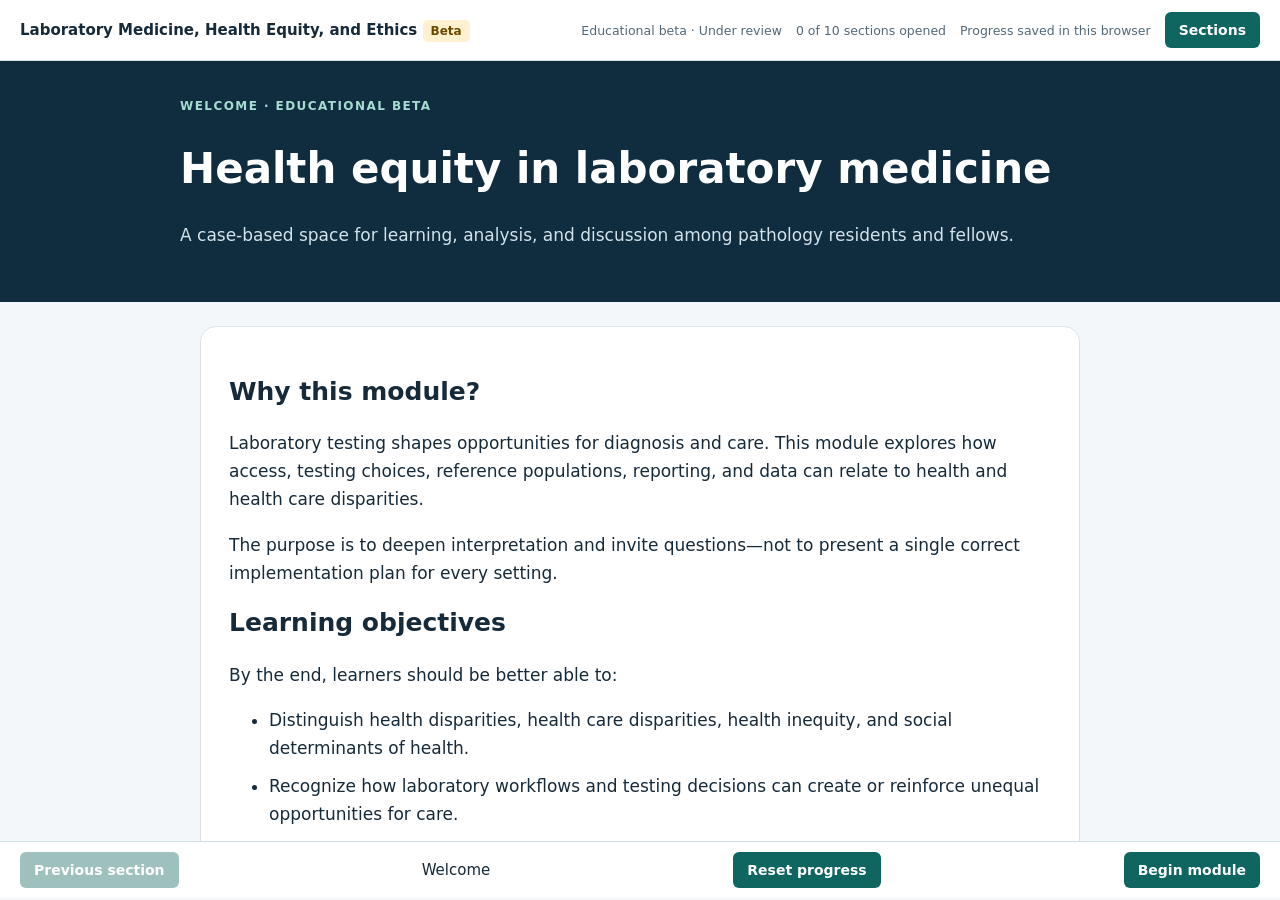
==== commit 9c2ff883: "Refine equity cases, add application exercises, and save learner progress" ====
--- a/preview/index.html
+++ b/preview/index.html
@@ -1 +1,70 @@
-<!doctype html><html lang="en"><meta charset="utf-8"><meta name="viewport" content="width=device-width,initial-scale=1"><title>Laboratory medicine · Health equity module preview</title><style>*{box-sizing:border-box}body{margin:0;background:#f4f7fa;color:#172a3a;font:15px system-ui,sans-serif}.bar{display:flex;align-items:center;gap:14px;padding:12px 20px;background:white;border-bottom:1px solid #d3e0e6;flex-wrap:wrap}.bar strong{margin-right:auto}button{background:#0f655f;color:white;border:0;border-radius:6px;padding:10px 14px;font:600 14px system-ui;cursor:pointer}button:disabled{opacity:.4}button:focus-visible{outline:3px solid #c48513;outline-offset:2px}#menu{padding:16px;display:grid;grid-template-columns:repeat(auto-fit,minmax(190px,1fr));gap:8px;background:#eaf2f5}#menu button{background:white;color:#173749;border:1px solid #c5d2db;text-align:left}#menu button[aria-current=true]{background:#0f655f;color:white}iframe{display:block;width:100%;height:calc(100vh - 120px);border:0;background:#f4f7fa}.bottom{display:flex;justify-content:space-between;align-items:center;gap:12px;padding:10px 20px;background:white;border-top:1px solid #d3e0e6}[hidden]{display:none!important}small{color:#526879}@media(max-width:600px){iframe{height:calc(100vh - 160px)}.bar{padding:10px}.bottom{padding:10px}}</style><div class="bar"><strong>Laboratory Medicine, Health Equity, and Ethics <span style="font-size:12px;background:#fff0cf;color:#694b00;padding:4px 8px;border-radius:5px">Beta</span></strong><small>Educational beta · Under review</small><small id="visited"></small><button id="toggle" type="button">Sections</button></div><nav id="menu" hidden aria-label="Module sections"></nav><main id="frames"></main><footer class="bottom"><button id="previous">Previous section</button><span id="position"></span><button id="next">Next section</button></footer><script>const sections=[{"label":"Welcome","html":"<!doctype html><html lang=\"en\"><meta charset=\"utf-8\"><meta name=\"viewport\" content=\"width=device-width,initial-scale=1\"><title>Welcome · Health equity in laboratory medicine<\/title><style>*{box-sizing:border-box}body{margin:0;background:#f4f7fa;color:#172a3a;font:17px/1.65 system-ui,sans-serif}header{background:#102d40;color:white;padding:36px max(24px,calc((100vw - 920px)/2))}header p{color:#d1e2eb}h1{font-size:clamp(28px,4vw,42px);line-height:1.15}h2{font-size:25px;line-height:1.3}main{max-width:920px;margin:24px auto;padding:0 20px 30px}.card{background:white;border:1px solid #dbe3e9;border-radius:16px;padding:28px;margin:20px 0}.eyebrow{font-size:12px;letter-spacing:.12em;text-transform:uppercase;color:#a7dcd1;font-weight:750}li{margin:10px 0}.note{border-left:4px solid #0f655f;padding-left:18px}small{font-size:14px;color:#526879}@media(max-width:600px){header{padding:28px 20px}.card{padding:20px}}<\/style><header><div class=\"eyebrow\">Welcome · Educational beta<\/div><h1>Health equity in laboratory medicine<\/h1><p>A case-based space for learning, analysis, and discussion among pathology residents and fellows.<\/p><\/header><main><section class=\"card\"><h2>Why this module?<\/h2><p>Laboratory testing shapes opportunities for diagnosis and care. This module explores how access, testing choices, reference populations, reporting, and data can relate to health and health care disparities.<\/p><p>The purpose is to deepen interpretation and invite questions—not to present a single correct implementation plan for every setting.<\/p><h2>Learning objectives<\/h2><p>By the end, learners should be better able to:<\/p><ul><li>Distinguish health disparities, health care disparities, health inequity, and social determinants of health.<\/li><li>Recognize how laboratory workflows and testing decisions can create or reinforce unequal opportunities for care.<\/li><li>Interpret case findings alongside published evidence, including what each does and does not establish.<\/li><li>Discuss how pathologists can help clinicians understand test utility, limitations, and the implications of laboratory data.<\/li><\/ul><\/section><section class=\"card\"><h2>About the author and AI assistance<\/h2><p>This module was developed by a clinical pathology resident exploring how laboratory medicine relates to health equity. It is a learning project intended to support critical analysis, discussion, and further inquiry. Feedback from learners and colleagues is welcome.<\/p><p>AI tools assisted with drafting, editing, organizing the material, and building the site. The content may contain errors or omissions; references are provided so readers can explore the evidence and evaluate the interpretations.<\/p><h2>Understanding the cases and evidence<\/h2><p>Cases, patients, local workflows, and numerical examples are fictional unless explicitly identified as published findings with a citation.<\/p><p>Explanations draw on studies, professional guidance, and conceptual sources. References support the accompanying claims, rather than every detail of a fictional scenario. Findings should be understood within the populations and settings studied.<\/p><p>Corresponding references appear in answer explanations and case evidence notes, with optional further reading at the end.<\/p><p class=\"note\">This educational beta does not replace current guidance or patient-specific professional judgment. Corrections, alternative interpretations, and thoughtful critique are welcome.<\/p><\/section><section class=\"card\"><h2>Using the module<\/h2><p>Choose an answer, reveal the explanation, and explore the evidence. There is no timer or passing score. The Sections menu lets you move between topics; answers remain while this page stays open and reset on refresh.<\/p><p><strong>Select “Begin module” below to start.<\/strong><\/p><small>Welcome and disclosure updated October 4, 2026.<\/small><\/section><\/main><\/html>"},{"label":"1 · Foundations","html":"<!doctype html><html lang=\"en\"><meta charset=\"utf-8\"><meta name=\"viewport\" content=\"width=device-width,initial-scale=1\"><title>Health equity · Foundations preview<\/title><style>*{box-sizing:border-box}body{margin:0;background:#f4f7fa;color:#172a3a;font:17px/1.65 system-ui,sans-serif}header{background:#102d40;color:white;padding:36px max(24px,calc((100vw - 920px)/2))}header p{color:#d1e2eb;max-width:760px;margin:8px 0}.eyebrow{font-size:12px;font-weight:750;letter-spacing:.12em;text-transform:uppercase;color:#35716f}header .eyebrow{color:#a7dcd1}h1{font-size:clamp(28px,4vw,42px);line-height:1.15;margin:12px 0}h2{font-size:29px;line-height:1.25}h3{font-size:21px}main{max-width:920px;margin:24px auto;padding:0 20px}.tabs{display:flex;gap:8px;flex-wrap:wrap;margin:22px 0}.tabs button{background:white;color:#173749;border:1px solid #c5d2db}.tabs button[aria-current=true]{background:#0f655f;color:white;border-color:#0f655f}.panel{background:white;border:1px solid #dbe3e9;border-radius:16px;padding:32px;box-shadow:0 8px 30px #112d4008}p{margin:14px 0}a{color:#006f80}table{border-collapse:collapse;width:100%;font-size:15px}th,td{padding:14px;border-bottom:1px solid #dce5eb;text-align:left}th{background:#eaf3f4}.table-wrap{overflow:auto;margin:20px 0}.question{border-top:2px solid #c6e0db;margin-top:30px;padding-top:16px}fieldset{border:0;padding:0;margin:18px 0}label{display:flex;align-items:flex-start;gap:12px;padding:14px;margin:9px 0;background:#f5f8fa;border:1px solid #d5e0e6;border-radius:8px;cursor:pointer}input{margin-top:7px;accent-color:#0f655f}label:has(input:checked){background:#e5f3ef;border-color:#0f655f}button{background:#0f655f;color:white;border:0;border-radius:7px;padding:12px 18px;font:650 15px system-ui;cursor:pointer}button:disabled{opacity:.45;cursor:default}button:focus-visible,select:focus-visible,a:focus-visible{outline:3px solid #c48513;outline-offset:3px}.feedback,.match-feedback{background:#edf6f2;border-left:4px solid #0f655f;padding:16px 20px;margin:20px 0}.verdict{font-weight:700}details{margin:20px 0;padding:14px 18px;background:#f0f5f8;border-radius:8px}summary{cursor:pointer;font-weight:650}select{display:block;width:100%;padding:12px;font:inherit;border:1px solid #bcced8;border-radius:7px}.match label{background:none;border:0;padding:0;margin:20px 0 6px}.nav{display:flex;justify-content:space-between;align-items:center;margin:22px 0}.sr{position:absolute;width:1px;height:1px;overflow:hidden;clip:rect(0,0,0,0)}[hidden]{display:none!important}.footer{font-size:13px;color:#526879}@media(max-width:600px){.panel{padding:20px}header{padding:28px 20px}}.answer-sources{margin-top:18px;padding-top:12px;border-top:1px solid #b9d4cc}.answer-sources ul{padding-left:22px}.answer-sources small{font-size:14px;line-height:1.55}<\/style><header><div class=\"eyebrow\">Laboratory medicine · Section 1 preview<\/div><h1>From health disparities<br>to health equity<\/h1><p>Explore what laboratory data reveal, what they leave out, and where pathologists can contribute.<\/p><\/header><main><nav class=\"tabs\" aria-label=\"Foundation beats\"><button type=\"button\" aria-current=\"true\">1. Observe<\/button><button type=\"button\" aria-current=\"false\">2. Define<\/button><button type=\"button\" aria-current=\"false\">3. Trace<\/button><button type=\"button\" aria-current=\"false\">4. Interpret<\/button><button type=\"button\" aria-current=\"false\">5. Contribute<\/button><\/nav><section class=\"panel\" id=\"beat0\" ><div class=\"eyebrow\">Beat 1 of 5<\/div><h2>What did we observe?<\/h2><p>During a laboratory quality review, your team examines completion of outpatient fecal immunochemical testing (FIT), a stool-based colorectal cancer screening test, after a kit is ordered.<\/p>\n<div class=\"table-wrap\"><table><tr><th>Patient population<\/th><th>FIT completed<\/th><\/tr><tr><td>Patients living in neighborhoods with lower area-level socioeconomic deprivation<\/td><td>82%<\/td><\/tr><tr><td>Patients living in neighborhoods with higher area-level socioeconomic deprivation<\/td><td>64%<\/td><\/tr><\/table><\/div>\n<p><strong>Illustrative fictional data.<\/strong> The difference persists across several months.<\/p>\n<form class=\"question\" data-key=\"A\"><h3>Question 1<\/h3><p>Which interpretation is best supported by the FIT completion data?<\/p><fieldset><legend class=\"sr\">Choose an answer<\/legend><label><input type=\"radio\" name=\"q1\" value=\"A\"><span><b>A<\/b> The groups differ in completion of a health care process; the data do not establish the cause or subsequent health outcomes.<\/span><\/label><label><input type=\"radio\" name=\"q1\" value=\"B\"><span><b>B<\/b> Patients in higher-deprivation neighborhoods are more likely to develop colorectal cancer.<\/span><\/label><label><input type=\"radio\" name=\"q1\" value=\"C\"><span><b>C<\/b> Patients in higher-deprivation neighborhoods have less opportunity to complete screening.<\/span><\/label><label><input type=\"radio\" name=\"q1\" value=\"D\"><span><b>D<\/b> The clinics serving higher-deprivation neighborhoods provide lower-quality care.<\/span><\/label><\/fieldset><button type=\"submit\">Reveal explanation<\/button><div class=\"feedback\" hidden><p class=\"verdict\"><\/p><p><strong>Best answer: A.<\/strong> The dashboard measures testing completion. It does not directly measure opportunity, explain the difference, or establish differences in cancer outcomes. These possibilities may matter, but they require additional information.\n<\/p><div class=\"answer-sources\"><p><strong>References for this explanation<\/strong><\/p><ul><li><a href=\"https://www.nimhd.nih.gov/about/what-are-health-disparities\" target=\"_blank\" rel=\"noopener\">NIMHD — What Are Health Disparities?<\/a><\/li><li><a href=\"https://www.who.int/health-topics/health-equity\" target=\"_blank\" rel=\"noopener\">WHO — Health equity<\/a><\/li><li><a href=\"https://www.who.int/news-room/fact-sheets/detail/social-determinants-of-health\" target=\"_blank\" rel=\"noopener\">WHO — Social determinants of health<\/a><\/li><\/ul><p><small>Conceptual sources support the interpretation; the FIT data and local observations are fictional teaching examples.<\/small><\/p><\/div><\/div><\/form><\/section><section class=\"panel\" id=\"beat1\" hidden><div class=\"eyebrow\">Beat 2 of 5<\/div><h2>Where does laboratory care fit?<\/h2><p>Health and health care disparities are documented across populations and settings. Laboratory medicine is part of the care pathway in which these disparities can arise: who is offered testing, whether collection and return are feasible, and how results are interpreted and followed up.<\/p>\n<p>The FIT dashboard gives us a starting point for understanding a difference in completion. Its importance does not depend on already knowing its full explanation. The central distinction is between identifying a pattern and understanding the processes that contribute to it.<\/p>\n<h3>Match the concept<\/h3>\n<p>Match each statement to <strong>health disparity<\/strong>, <strong>health care disparity<\/strong>, <strong>health inequity<\/strong>, or <strong>social determinants of health<\/strong>. The examples are illustrative, not findings from the FIT dashboard.<\/p>\n<form class=\"match\"><fieldset><legend>Match each statement to its main emphasis<\/legend><label for=\"match0\">Colorectal cancer mortality is higher in one population than another.<\/label><select id=\"match0\" required data-key=\"0\"><option value=\"\">Select a concept<\/option><option value=\"0\">Health disparity<\/option><option value=\"1\">Health care disparity<\/option><option value=\"2\">Health inequity<\/option><option value=\"3\">Social determinants of health<\/option><\/select><label for=\"match1\">Completion of follow-up colonoscopy after a positive FIT is lower in one population than another.<\/label><select id=\"match1\" required data-key=\"1\"><option value=\"\">Select a concept<\/option><option value=\"0\">Health disparity<\/option><option value=\"1\">Health care disparity<\/option><option value=\"2\">Health inequity<\/option><option value=\"3\">Social determinants of health<\/option><\/select><label for=\"match2\">An avoidable difference in health outcomes is understood to reflect unfair conditions.<\/label><select id=\"match2\" required data-key=\"2\"><option value=\"\">Select a concept<\/option><option value=\"0\">Health disparity<\/option><option value=\"1\">Health care disparity<\/option><option value=\"2\">Health inequity<\/option><option value=\"3\">Social determinants of health<\/option><\/select><label for=\"match3\">Housing, working conditions, and access to transportation shape opportunities for health and care.<\/label><select id=\"match3\" required data-key=\"3\"><option value=\"\">Select a concept<\/option><option value=\"0\">Health disparity<\/option><option value=\"1\">Health care disparity<\/option><option value=\"2\">Health inequity<\/option><option value=\"3\">Social determinants of health<\/option><\/select><\/fieldset><button type=\"submit\">Reveal matches<\/button><div class=\"match-feedback\" hidden><\/div><\/form>\n<p>These concepts overlap. Social conditions can contribute to differences in care and health outcomes, and some disparities reflect inequities. Definitions also vary across sources; the matches identify each statement&#x27;s main emphasis.<\/p>\n<p><strong>In the FIT case:<\/strong> Completion is a health care process. The dashboard does not directly measure cancer incidence or mortality. The gap deserves attention while its contributing processes remain uncertain.<\/p>\n<p><strong>Health care equity<\/strong> describes a fair opportunity to access, receive, and benefit from appropriate, high-quality care without unfair barriers.<\/p>\n<form class=\"question\" data-key=\"B\"><h3>Question 2<\/h3><p>Which additional finding would most strengthen the interpretation that the completion gap reflects a health care inequity?<\/p><fieldset><legend class=\"sr\">Choose an answer<\/legend><label><input type=\"radio\" name=\"q2\" value=\"A\"><span><b>A<\/b> Both groups receive the same FIT kit and written instructions.<\/span><\/label><label><input type=\"radio\" name=\"q2\" value=\"B\"><span><b>B<\/b> Patients at lower-completion clinics report that specimen-return options are difficult to use or collection instructions are unclear, and workflow data link those barriers to incomplete testing.<\/span><\/label><label><input type=\"radio\" name=\"q2\" value=\"C\"><span><b>C<\/b> The gap remains similar when the dashboard is repeated the following year.<\/span><\/label><label><input type=\"radio\" name=\"q2\" value=\"D\"><span><b>D<\/b> FIT results have comparable analytical accuracy in both groups.<\/span><\/label><\/fieldset><button type=\"submit\">Reveal explanation<\/button><div class=\"feedback\" hidden><p class=\"verdict\"><\/p><p><strong>Best answer: B.<\/strong> It connects the completion gap to barriers in how collection and return are organized or communicated. Persistence alone does not explain the gap, identical materials do not establish equal access, and analytical accuracy does not describe who can complete testing. This finding strengthens an interpretation of inequity without proving that these barriers explain the entire difference. The concern is the fit between the service and patients&#x27; needs, rather than an assumed limitation of a population.\n<\/p><div class=\"answer-sources\"><p><strong>References for this explanation<\/strong><\/p><ul><li><a href=\"https://www.nimhd.nih.gov/about/what-are-health-disparities\" target=\"_blank\" rel=\"noopener\">NIMHD — What Are Health Disparities?<\/a><\/li><li><a href=\"https://www.who.int/health-topics/health-equity\" target=\"_blank\" rel=\"noopener\">WHO — Health equity<\/a><\/li><li><a href=\"https://www.who.int/news-room/fact-sheets/detail/social-determinants-of-health\" target=\"_blank\" rel=\"noopener\">WHO — Social determinants of health<\/a><\/li><\/ul><p><small>Conceptual sources support the interpretation; the FIT data and local observations are fictional teaching examples.<\/small><\/p><\/div><\/div><\/form>\n<details><summary>Evidence and definitions<\/summary><p>Conceptual sources: <a href=\"https://www.nimhd.nih.gov/about/what-are-health-disparities\" target=\"_blank\" rel=\"noopener\">NIMHD — What Are Health Disparities?<\/a> (2026), <a href=\"https://www.who.int/health-topics/health-equity\" target=\"_blank\" rel=\"noopener\">WHO — Health equity<\/a>, and <a href=\"https://www.who.int/news-room/fact-sheets/detail/social-determinants-of-health\" target=\"_blank\" rel=\"noopener\">WHO — Social determinants of health<\/a> (2025). The matching activity uses working distinctions for this lesson, rather than claiming that every source separates these terms identically. NIMHD also includes differences in care among its disparity measures.<\/p><\/details><\/section><section class=\"panel\" id=\"beat2\" hidden><div class=\"eyebrow\">Beat 3 of 5<\/div><h2>What happened before and after the specimen?<\/h2><p>A valid result depends on more than an assay working correctly. For FIT, a patient needs an opportunity to access screening, receive an offer or order, obtain a kit, collect and return a specimen, and receive appropriate interpretation and follow-up.<\/p>\n<p>Social determinants of health are the conditions in which people live, learn, work, and age, together with broader forces shaping those conditions. Structural determinants include institutional, economic, and policy arrangements shaping those opportunities.<\/p>\n<p>In this fictional case, clinic hours, collection instructions, return options, or missing outside-system testing are possible explanations. None has been demonstrated by the opening dashboard.<\/p>\n<details>\n<summary>What else can shape the diagnostic journey?<\/summary>\n<p>Relevant conditions may include insurance coverage and cost, preferred language and available language services, disability and accessibility, housing, working conditions and paid leave, caregiving, digital access, and availability of clinical services. Institutional policies and broader financing or eligibility rules can shape these conditions. Incarceration and immigration-related policies may also affect access and continuity of care.<\/p>\n<p>These are possible influences, not assumptions about an individual or explanations established by a demographic category. Their relevance depends on the patient, setting, and diagnostic pathway.<\/p>\n<\/details>\n<p><strong>Optional reflection:<\/strong> Where could a patient leave this pathway without ever appearing among the specimens received by the laboratory?<\/p>\n<p><strong>Discussion:<\/strong> Before an order, before obtaining a kit, or before specimen return. A dataset of received specimens cannot describe everyone who might have benefited from testing.<\/p><\/section><section class=\"panel\" id=\"beat3\" hidden><div class=\"eyebrow\">Beat 4 of 5<\/div><h2>What does the category leave out?<\/h2><p>The 64% completion rate describes a group, not every person in it. An area-level deprivation measure does not establish an individual patient&#x27;s income, circumstances, understanding, or behavior. People within the category may have very different experiences.<\/p>\n<form class=\"question\" data-key=\"A\"><h3>Question 3<\/h3><p>A patient&#x27;s address falls within the higher-deprivation category. What does the group completion rate establish about that patient?<\/p><fieldset><legend class=\"sr\">Choose an answer<\/legend><label><input type=\"radio\" name=\"q3\" value=\"A\"><span><b>A<\/b> The group pattern provides context, but does not establish this patient&#x27;s circumstances.<\/span><\/label><label><input type=\"radio\" name=\"q3\" value=\"B\"><span><b>B<\/b> The patient faces the same barriers as most people in the category.<\/span><\/label><label><input type=\"radio\" name=\"q3\" value=\"C\"><span><b>C<\/b> The category has no useful role in understanding testing patterns.<\/span><\/label><label><input type=\"radio\" name=\"q3\" value=\"D\"><span><b>D<\/b> The patient probably cannot understand the collection instructions.<\/span><\/label><\/fieldset><button type=\"submit\">Reveal explanation<\/button><div class=\"feedback\" hidden><p class=\"verdict\"><\/p><p><strong>Best answer: A.<\/strong> Grouping can reveal patterns while leaving important individual and within-group variation unknown.\n<\/p><div class=\"answer-sources\"><p><strong>References for this explanation<\/strong><\/p><ul><li><a href=\"https://www.nimhd.nih.gov/about/what-are-health-disparities\" target=\"_blank\" rel=\"noopener\">NIMHD — What Are Health Disparities?<\/a><\/li><li><a href=\"https://www.who.int/health-topics/health-equity\" target=\"_blank\" rel=\"noopener\">WHO — Health equity<\/a><\/li><li><a href=\"https://www.who.int/news-room/fact-sheets/detail/social-determinants-of-health\" target=\"_blank\" rel=\"noopener\">WHO — Social determinants of health<\/a><\/li><\/ul><p><small>Conceptual sources support the interpretation; the FIT data and local observations are fictional teaching examples.<\/small><\/p><\/div><\/div><\/form><\/section><section class=\"panel\" id=\"beat4\" hidden><div class=\"eyebrow\">Beat 5 of 5<\/div><h2>What can the pathologist contribute?<\/h2><p>The laboratory can perform FIT accurately while some people never obtain or return a kit, or never receive follow-up after a result. Laboratory teams contribute knowledge about how testing is designed, performed, and reported. Their authority and opportunities to contribute vary by setting.<\/p>\n<div class=\"table-wrap\"><table><tr><th>Relationship to the issue<\/th><th>Examples<\/th><\/tr><tr><td>Direct responsibility within the laboratory<\/td><td>Specimen acceptance criteria, assay performance, and reporting design<\/td><\/tr><tr><td>Influence through shared workflows<\/td><td>Collection instructions, specimen-return arrangements, and ordering pathways<\/td><\/tr><tr><td>Contribution through partnership<\/td><td>Discussions with clinical teams, patients, informatics colleagues, and community partners about access and follow-up<\/td><\/tr><\/table><\/div>\n<p>These roles can overlap. Collection instructions, for example, may be managed by the laboratory in one setting and jointly with clinical services in another.<\/p>\n<h3>Evidence across settings<\/h3>\n<p>Published findings can identify questions worth asking locally, but patient populations, resources, and workflows may differ between settings. External evidence can inform understanding without establishing that the same mechanism explains a local gap.<\/p>\n<p><strong>Closing reflection:<\/strong> In the FIT pathway, which part could your laboratory directly shape, and which would require collaboration?<\/p>\n<p><strong>Discussion:<\/strong> More than one response may be reasonable. The aim is to connect laboratory expertise with the relevant workflow and partners, rather than assign every access barrier to the laboratory.<\/p>\n<p>The later QI section develops how changes can improve overall performance while disparities persist.<\/p>\n<h3>Things to keep in mind<\/h3>\n<p class=\"item\"><strong>An observed disparity does not establish its cause.<\/strong> Identifying a pattern matters even while its contributing processes remain uncertain.<\/p>\n<p class=\"item\"><strong>A group average does not describe every individual.<\/strong> Circumstances vary within demographic and geographic categories.<\/p>\n<p class=\"item\"><strong>An accurate result is one part of diagnostic care.<\/strong> Access before testing and interpretation and follow-up afterward also shape its value.<\/p>\n<details><summary>Equity glossary<\/summary>\n<p><strong>Health disparity:<\/strong> A population difference in health status or outcomes, interpreted using the source&#x27;s definition; some definitions emphasize disadvantage and some include differences in care.<\/p>\n<p><strong>Health care disparity:<\/strong> A population difference in access to, use of, or quality of care, interpreted using the source&#x27;s definition and relevant context.<\/p>\n<p><strong>Health inequity:<\/strong> A difference understood as unfair or unjust; definitions often also emphasize avoidability or remediability.<\/p>\n<p><strong>Health equity:<\/strong> Fair opportunity to attain health and receive appropriate care without unfair barriers.<\/p>\n<p><strong>Social determinants of health:<\/strong> Conditions and broader forces shaping how people live and their opportunities for health.<\/p>\n<p><strong>Structural determinants:<\/strong> Broader institutional, economic, political, and social arrangements shaping social position and opportunities.<\/p><\/details><\/section><div class=\"nav\"><button id=\"back\" disabled>Previous beat<\/button><span id=\"position\">Beat 1 of 5<\/span><button id=\"next\">Next beat<\/button><\/div><p class=\"footer\">Review preview · Hypothetical FIT data · No timer or passing score · Progress lasts while this page stays open.<\/p><\/main><script>let current=0;const panels=[...document.querySelectorAll('.panel')],tabs=[...document.querySelectorAll('.tabs button')];function show(i){current=i;panels.forEach((p,n)=>p.hidden=n!==i);tabs.forEach((t,n)=>t.setAttribute('aria-current',n===i));document.querySelector('#back').disabled=i===0;document.querySelector('#next').disabled=i===4;document.querySelector('#position').textContent=`Beat ${i+1} of 5`;panels[i].querySelector('h2').focus();}tabs.forEach((t,i)=>t.onclick=()=>show(i));document.querySelector('#back').onclick=()=>show(current-1);document.querySelector('#next').onclick=()=>show(current+1);document.querySelectorAll('h2').forEach(h=>h.tabIndex=-1);document.querySelectorAll('.question').forEach(f=>f.onsubmit=e=>{e.preventDefault();const choice=f.querySelector('input:checked');if(!choice){f.querySelector('input').focus();return;}const box=f.querySelector('.feedback');box.hidden=false;box.setAttribute('role','status');box.querySelector('.verdict').textContent=choice.value===f.dataset.key?'Your answer matches the best-supported interpretation.':'Consider the best-supported interpretation below.';});document.querySelector('.match').onsubmit=e=>{e.preventDefault();const f=e.currentTarget,box=f.querySelector('.match-feedback');box.hidden=false;box.setAttribute('role','status');const terms=['Health disparity','Health care disparity','Health inequity','Social determinants of health'];const definitions=['A population difference in health status or outcomes.','A population difference in access to, use of, or quality of care.','A health difference understood as unfair or unjust.','Living conditions and broader forces shaping opportunities for health.'];box.innerHTML=[...f.querySelectorAll('select')].map((s,i)=>`<p><strong>${i+1}. ${terms[i]}<\/strong> — ${s.value==i?'Your match agrees.':'Review this distinction.'} ${definitions[i]}<\/p>`).join('');};<\/script><\/html>"},{"label":"2 · Diagnostic journey","html":"<!doctype html><html lang=\"en\"><meta charset=\"utf-8\"><meta name=\"viewport\" content=\"width=device-width,initial-scale=1\"><title>Health equity · Diagnostic journey preview<\/title><style>*{box-sizing:border-box}body{margin:0;background:#f4f7fa;color:#172a3a;font:17px/1.65 system-ui,sans-serif}header{background:#102d40;color:white;padding:36px max(24px,calc((100vw - 920px)/2))}header p{color:#d1e2eb;max-width:760px;margin:8px 0}.eyebrow{font-size:12px;font-weight:750;letter-spacing:.12em;text-transform:uppercase;color:#35716f}header .eyebrow{color:#a7dcd1}h1{font-size:clamp(28px,4vw,42px);line-height:1.15;margin:12px 0}h2{font-size:29px;line-height:1.25}h3{font-size:21px}main{max-width:920px;margin:24px auto;padding:0 20px}.tabs{display:flex;gap:8px;flex-wrap:wrap;margin:22px 0}.tabs button{background:white;color:#173749;border:1px solid #c5d2db}.tabs button[aria-current=true]{background:#0f655f;color:white;border-color:#0f655f}.panel{background:white;border:1px solid #dbe3e9;border-radius:16px;padding:32px;box-shadow:0 8px 30px #112d4008}p{margin:14px 0}a{color:#006f80}table{border-collapse:collapse;width:100%;font-size:15px}th,td{padding:14px;border-bottom:1px solid #dce5eb;text-align:left}th{background:#eaf3f4}.table-wrap{overflow:auto;margin:20px 0}.question{border-top:2px solid #c6e0db;margin-top:30px;padding-top:16px}fieldset{border:0;padding:0;margin:18px 0}label{display:flex;align-items:flex-start;gap:12px;padding:14px;margin:9px 0;background:#f5f8fa;border:1px solid #d5e0e6;border-radius:8px;cursor:pointer}input{margin-top:7px;accent-color:#0f655f}label:has(input:checked){background:#e5f3ef;border-color:#0f655f}button{background:#0f655f;color:white;border:0;border-radius:7px;padding:12px 18px;font:650 15px system-ui;cursor:pointer}button:disabled{opacity:.45;cursor:default}button:focus-visible,select:focus-visible,a:focus-visible{outline:3px solid #c48513;outline-offset:3px}.feedback,.match-feedback{background:#edf6f2;border-left:4px solid #0f655f;padding:16px 20px;margin:20px 0}.verdict{font-weight:700}details{margin:20px 0;padding:14px 18px;background:#f0f5f8;border-radius:8px}summary{cursor:pointer;font-weight:650}select{display:block;width:100%;padding:12px;font:inherit;border:1px solid #bcced8;border-radius:7px}.match label{background:none;border:0;padding:0;margin:20px 0 6px}.nav{display:flex;justify-content:space-between;align-items:center;margin:22px 0}.sr{position:absolute;width:1px;height:1px;overflow:hidden;clip:rect(0,0,0,0)}[hidden]{display:none!important}.footer{font-size:13px;color:#526879}@media(max-width:600px){.panel{padding:20px}header{padding:28px 20px}}.answer-sources{margin-top:18px;padding-top:12px;border-top:1px solid #b9d4cc}.answer-sources ul{padding-left:22px}.answer-sources small{font-size:14px;line-height:1.55}<\/style><header><div class=\"eyebrow\">Laboratory medicine · Section 2 preview<\/div><h1>The diagnostic journey<\/h1><p>Follow the testing pathway beyond the specimens that reach the laboratory.<\/p><\/header><main><section class=\"panel\"><div class=\"eyebrow\">Section 2 · Step 1 of 3<\/div><h2>Who becomes visible in laboratory data?<\/h2><p><strong>All counts and subgroup patterns in this case are hypothetical.<\/strong><\/p>\n<p>A community sexual-health program offers home-collection kits for chlamydia and gonorrhea testing, using a collection system authorized for that setting. Its laboratory reports excellent specimen acceptance and turnaround time. The program also tracks earlier steps:<\/p>\n<div class=\"table-wrap\"><table><tr><th>Step<\/th><th>Patients<\/th><\/tr><tr><td>Requested a kit<\/td><td>200<\/td><\/tr><tr><td>Kit dispatched<\/td><td>180<\/td><\/tr><tr><td>Specimen received by the laboratory<\/td><td>110<\/td><\/tr><tr><td>Valid result reported<\/td><td>106<\/td><\/tr><\/table><\/div>\n<p>Dispatch does not establish that a kit was received.<\/p><p><strong>Additional context:<\/strong> In this fictional program, written collection and return instructions are available only in English, although some patients prefer another language. Telephone assistance is available only during weekday work hours. These service features may matter to completion; the aggregate counts do not establish their effect or identify which patients encountered them.<\/p><form class=\"question\" data-key=\"B\" data-number=\"1\"><h3>Question 1<\/h3><p>What is the most important limitation of judging this program using laboratory acceptance and turnaround time alone?<\/p><fieldset><legend class=\"sr\">Choose an answer<\/legend><label><input type=\"radio\" required name=\"q1\" value=\"A\"><span><b>A<\/b> The difference between kits dispatched and specimens received establishes that home collection is unsuitable for this population.<\/span><\/label><label><input type=\"radio\" required name=\"q1\" value=\"B\"><span><b>B<\/b> Those measures describe patients whose specimens arrived, while leaving earlier losses in the testing pathway largely unexamined.<\/span><\/label><label><input type=\"radio\" required name=\"q1\" value=\"C\"><span><b>C<\/b> High specimen acceptance suggests that patients who did not return a kit probably no longer needed testing.<\/span><\/label><label><input type=\"radio\" required name=\"q1\" value=\"D\"><span><b>D<\/b> Including all kit requests in the acceptance-rate denominator would reveal which barriers prevented completion.<\/span><\/label><\/fieldset><button type=\"submit\">Reveal explanation<\/button><div class=\"feedback\" hidden role=\"status\"><p class=\"verdict\"><\/p><p><strong>Best answer: B.<\/strong> The laboratory can perform well for received specimens while many people never reach that stage. The counts locate incomplete transitions, but do not explain them. If reaching specimen receipt is more difficult for some patients, a dashboard beginning at receipt can conceal unequal access. These aggregate counts alone do not establish whether that occurred.<\/p><div class=\"answer-sources\"><p><strong>References for this explanation<\/strong><\/p><ul><li><a href=\"https://www.accessdata.fda.gov/cdrh_docs/pdf20/DEN200070.pdf\" target=\"_blank\" rel=\"noopener\">FDA — Simple 2 Test authorization<\/a><\/li><li><a href=\"https://doi.org/10.1136/bmjopen-2017-017978\" target=\"_blank\" rel=\"noopener\">Manavi and Hodson — Factors associated with return of STI home sampling kits<\/a><\/li><li><a href=\"https://doi.org/10.1186/s12889-024-19741-x\" target=\"_blank\" rel=\"noopener\">Spence et al. — How does online postal self-sampling shape access to STI testing?<\/a><\/li><\/ul><p><small>These sources concern home sampling and access. The case counts and housing breakdown are hypothetical; the sources do not establish their cause.<\/small><\/p><\/div><\/div><\/form><button id=\"reveal\" hidden style=\"margin-top:20px\">Continue: see the housing breakdown<\/button><div id=\"stage2\" hidden><hr><div class=\"eyebrow\">Step 2 of 3 · New information<\/div><form class=\"question\" data-key=\"A\" data-number=\"2\"><h3>Question 2<\/h3><p>The program links kit requests with laboratory records and compares completion by housing circumstances:<\/p>\n<div class=\"table-wrap\"><table><tr><th>Step<\/th><th>Stable mailing address<\/th><th>Temporary or frequently changing address<\/th><\/tr><tr><td>Requested a kit<\/td><td>100<\/td><td>100<\/td><\/tr><tr><td>Kit dispatched<\/td><td>90<\/td><td>90<\/td><\/tr><tr><td>Specimen received<\/td><td>70<\/td><td>40<\/td><\/tr><tr><td>Valid result reported<\/td><td>68<\/td><td>38<\/td><\/tr><\/table><\/div>\n<p>These fictional categories do not describe everyone&#x27;s circumstances within each group.<\/p>\n<p>Which interpretation is best supported?<\/p><fieldset><legend class=\"sr\">Choose an answer<\/legend><label><input type=\"radio\" required name=\"q2\" value=\"A\"><span><b>A<\/b> Completion differs between the groups, with the largest measured gap emerging between dispatch and specimen receipt; delivery, collection, and return remain possible contributing steps.<\/span><\/label><label><input type=\"radio\" required name=\"q2\" value=\"B\"><span><b>B<\/b> Similar dispatch rates indicate comparable access; the difference mainly concerns patients&#x27; decisions after receiving a kit.<\/span><\/label><label><input type=\"radio\" required name=\"q2\" value=\"C\"><span><b>C<\/b> The lower receipt rate establishes that mailing failures are the main barrier for patients with changing addresses.<\/span><\/label><label><input type=\"radio\" required name=\"q2\" value=\"D\"><span><b>D<\/b> Similar specimen acceptance among returned kits indicates that the program is equitable once collection begins.<\/span><\/label><\/fieldset><button type=\"submit\">Reveal explanation<\/button><div class=\"feedback\" hidden role=\"status\"><p class=\"verdict\"><\/p><p><strong>Best answer: A.<\/strong> The linked data reveal a gap that the laboratory&#x27;s receipt-based dashboard concealed. Dispatch-to-receipt includes kit delivery, collection, packaging, and return. The data do not identify which contributed most.<\/p><div class=\"answer-sources\"><p><strong>References for this explanation<\/strong><\/p><ul><li><a href=\"https://doi.org/10.1136/bmjopen-2017-017978\" target=\"_blank\" rel=\"noopener\">Manavi and Hodson — Factors associated with return of STI home sampling kits<\/a><\/li><li><a href=\"https://doi.org/10.1186/s12889-024-19741-x\" target=\"_blank\" rel=\"noopener\">Spence et al. — How does online postal self-sampling shape access to STI testing?<\/a><\/li><li><a href=\"https://doi.org/10.1371/journal.pmed.1002479\" target=\"_blank\" rel=\"noopener\">Wilson et al. — Internet-accessed STI testing: A randomised controlled trial<\/a><\/li><\/ul><p><small>These sources concern home sampling and access. The case counts and housing breakdown are hypothetical; the sources do not establish their cause.<\/small><\/p><\/div><\/div><\/form><div id=\"ending\" hidden><h3>Shared debrief<\/h3>\n<p>Laboratory records describe an important part of the pathway, but not everyone who sought testing. Linking program and laboratory records makes earlier losses visible; stratifying those transitions can reveal differences in completion.<\/p>\n<p>The pathologist contributes knowledge of specimen requirements, acceptance, and laboratory records. Program staff and patients contribute knowledge of delivery, collection, and return experiences. The case&#x27;s address categories describe circumstances relevant to the workflow, rather than a patient&#x27;s motivation or reliability.<\/p>\n<p><strong>Takeaway: Who reaches the laboratory shapes what laboratory data can show.<\/strong> Good performance among received specimens can coexist with unequal completion earlier in the pathway.<\/p><details><summary>Real-world evidence and case boundaries<\/summary><h3>Real-world basis<\/h3>\n<p><strong>Workflow feasibility:<\/strong> FDA&#x27;s 2023 authorization supports home-collected specimens shipped to a laboratory. It does not establish equitable completion.<\/p>\n<p><strong>Documented completion differences:<\/strong> Manavi and Hodson&#x27;s UK observational study reported return of 3,099 of 5,310 requested kits (58.4%). Kits requested from less deprived neighborhoods were more likely to be returned in adjusted analysis. The design did not establish why patients failed to return kits.<\/p>\n<p><strong>Patient experience:<\/strong> A 2024 qualitative study of 100 service users found that convenience and privacy could facilitate postal testing. Some participants&#x27; living situations made home delivery less private, so collecting a kit elsewhere was preferable. Limited representation of digitally excluded people constrains its applicability.<\/p>\n<p><strong>Benefits and scope:<\/strong> A 2017 London randomized trial increased STI testing uptake with an online postal service (50.0% versus 26.6%). Eligibility required internet access and ability to read English. It does not establish access for excluded populations.<\/p>\n<p><strong>Case boundary:<\/strong> Our counts, address categories, and subgroup gap remain hypothetical. These studies do not directly demonstrate lower return rates among people with temporary or changing addresses. Neighborhood deprivation and housing instability are different measures.<\/p>\n<p>References:<\/p>\n<p class=\"item\"><a href=\"https://www.accessdata.fda.gov/cdrh_docs/pdf20/DEN200070.pdf\" target=\"_blank\" rel=\"noopener\">FDA — Simple 2 Test authorization<\/a>.<\/p>\n<p class=\"item\"><a href=\"https://doi.org/10.1136/bmjopen-2017-017978\" target=\"_blank\" rel=\"noopener\">Manavi and Hodson — Factors associated with return of STI home sampling kits<\/a>. BMJ Open. 2017;7:e017978.<\/p>\n<p class=\"item\"><a href=\"https://doi.org/10.1186/s12889-024-19741-x\" target=\"_blank\" rel=\"noopener\">Spence et al. — How does online postal self-sampling shape access to STI testing?<\/a>. BMC Public Health. 2024;24:2339.<\/p>\n<p class=\"item\"><a href=\"https://doi.org/10.1371/journal.pmed.1002479\" target=\"_blank\" rel=\"noopener\">Wilson et al. — Internet-accessed STI testing: A randomised controlled trial<\/a>. PLOS Medicine. 2017;14:e1002479.<\/p><\/details><button id=\"follow\" type=\"button\">Continue: follow the result beyond the laboratory<\/button><\/div><\/div><\/section><section class=\"panel\" id=\"stage3\" hidden><div class=\"eyebrow\">Step 3 of 3 · Following the result beyond the laboratory<\/div><h2>A reported result is not the end of the pathway<\/h2><p><strong>This local workflow and the patients are fictional.<\/strong><\/p><p>A pathology trainee joins a review of STI testing across a community clinic and a youth correctional facility. Both services use the same laboratory, which meets its reporting target. The community clinic’s usual follow-up pathway asks patients to check their portal or call to arrange care.<\/p><p>In this fictional review, some patients in custody cannot independently use that pathway, and some recently released patients do not have reliable private phone access or a stable address. Other patients can readily receive messages and arrange follow-up. These circumstances vary within each setting; incarceration or housing status alone does not establish an individual’s access.<\/p><form class=\"question\" data-number=\"3\" data-key=\"C\"><h3>Question 3<\/h3><p>What makes this an equity concern beyond the laboratory’s reporting performance?<\/p><fieldset><legend class=\"sr\">Choose an answer<\/legend><label><input type=\"radio\" required name=\"q3\" value=\"A\"><span><b>A<\/b> A shared reporting target establishes comparable opportunity for follow-up, even if communication arrangements differ.<\/span><\/label><label><input type=\"radio\" required name=\"q3\" value=\"B\"><span><b>B<\/b> Patients released before results return can be counted as untreated because the facility cannot document subsequent care.<\/span><\/label><label><input type=\"radio\" required name=\"q3\" value=\"C\"><span><b>C<\/b> A pathway that relies on patients receiving messages and arranging care can create different opportunities to benefit from the same reported result.<\/span><\/label><label><input type=\"radio\" required name=\"q3\" value=\"D\"><span><b>D<\/b> Comparing turnaround time between settings would establish whether communication barriers caused a treatment disparity.<\/span><\/label><\/fieldset><button type=\"submit\">Reveal explanation<\/button><div class=\"feedback\" hidden role=\"status\"><p class=\"verdict\"><\/p><p><strong>Best answer: C.<\/strong> The equity concern is the fit between the follow-up pathway and patients’ access to communication and control over obtaining care. Identical laboratory performance does not establish equal opportunity to benefit. The fictional observations identify a potential mechanism, not a measured treatment disparity. Unknown follow-up is not established absence of treatment.<\/p><div class=\"answer-sources\"><p><strong>Reference for this explanation<\/strong><\/p><p><a href=\"https://wwwnc.cdc.gov/eid/article/30/13/23-0712_article\" target=\"_blank\" rel=\"noopener\">Wolf et al. — Screening for Chlamydia and Gonorrhea in Youth Correctional Facilities, Utah, USA (2024)<\/a><\/p><p><small>The study documents a transition before results returned and unknown treatment after release. It does not establish a follow-up disparity compared with community patients.<\/small><\/p><\/div><\/div><\/form><div id=\"followending\" hidden><details><summary>Real-world basis and limits<\/summary><p>Wolf and colleagues studied screening in 12 Utah youth correctional facilities during October 2021–May 2023. Among youth testing positive for chlamydia, gonorrhea, or both, 25.35% were released before results were known. Those treated in custody received treatment within two days of results. Released youth were referred to local health departments; treatment data after release were unavailable.<\/p><p>This supports examining the transition between a reported result and care. It does not show that released youth went untreated, compare follow-up with community patients, or establish phone or housing barriers as the cause. The communication constraints in this teaching case are fictional.<\/p><p><a href=\"https://wwwnc.cdc.gov/eid/article/30/13/23-0712_article\" target=\"_blank\" rel=\"noopener\">Read the study — Methods and Treatment for Positive Results<\/a><\/p><p><small>Source checked October 4, 2026.<\/small><\/p><\/details><p><strong>Takeaway: Reporting a result and having an opportunity to benefit from it are different outcomes.<\/strong><\/p><p><strong>Reflection:<\/strong> Which parts of the pathway depend on the patient’s resources or freedom to act, and which depend on coordination between institutions?<\/p><\/div><\/section><p class=\"footer\">Review preview · All case counts and housing-related patterns are hypothetical · No timer or passing score.<\/p><\/main><script>document.querySelectorAll('form').forEach(f=>f.onsubmit=e=>{e.preventDefault();let selected=f.querySelector('input:checked');if(!selected)return;let feedback=f.querySelector('.feedback');feedback.hidden=false;feedback.querySelector('.verdict').textContent=selected.value===f.dataset.key?'Your answer matches the best-supported interpretation.':'Consider the best-supported interpretation below.';if(f.dataset.number==='1')document.querySelector('#reveal').hidden=false;else if(f.dataset.number==='2')document.querySelector('#ending').hidden=false;else document.querySelector('#followending').hidden=false;});document.querySelector('#reveal').onclick=e=>{document.querySelector('#stage2').hidden=false;e.currentTarget.hidden=true;document.querySelector('#stage2').scrollIntoView({behavior:'smooth',block:'start'});};document.querySelector('#follow').onclick=e=>{document.querySelector('#stage3').hidden=false;e.currentTarget.hidden=true;document.querySelector('#stage3').scrollIntoView({behavior:'smooth',block:'start'});};<\/script><\/html>"},{"label":"3 · NGS access","html":"<!doctype html><html lang=\"en\"><meta charset=\"utf-8\"><meta name=\"viewport\" content=\"width=device-width,initial-scale=1\"><title>Health equity · Diagnostic journey preview<\/title><style>*{box-sizing:border-box}body{margin:0;background:#f4f7fa;color:#172a3a;font:17px/1.65 system-ui,sans-serif}header{background:#102d40;color:white;padding:36px max(24px,calc((100vw - 920px)/2))}header p{color:#d1e2eb;max-width:760px;margin:8px 0}.eyebrow{font-size:12px;font-weight:750;letter-spacing:.12em;text-transform:uppercase;color:#35716f}header .eyebrow{color:#a7dcd1}h1{font-size:clamp(28px,4vw,42px);line-height:1.15;margin:12px 0}h2{font-size:29px;line-height:1.25}h3{font-size:21px}main{max-width:920px;margin:24px auto;padding:0 20px}.tabs{display:flex;gap:8px;flex-wrap:wrap;margin:22px 0}.tabs button{background:white;color:#173749;border:1px solid #c5d2db}.tabs button[aria-current=true]{background:#0f655f;color:white;border-color:#0f655f}.panel{background:white;border:1px solid #dbe3e9;border-radius:16px;padding:32px;box-shadow:0 8px 30px #112d4008}p{margin:14px 0}a{color:#006f80}table{border-collapse:collapse;width:100%;font-size:15px}th,td{padding:14px;border-bottom:1px solid #dce5eb;text-align:left}th{background:#eaf3f4}.table-wrap{overflow:auto;margin:20px 0}.question{border-top:2px solid #c6e0db;margin-top:30px;padding-top:16px}fieldset{border:0;padding:0;margin:18px 0}label{display:flex;align-items:flex-start;gap:12px;padding:14px;margin:9px 0;background:#f5f8fa;border:1px solid #d5e0e6;border-radius:8px;cursor:pointer}input{margin-top:7px;accent-color:#0f655f}label:has(input:checked){background:#e5f3ef;border-color:#0f655f}button{background:#0f655f;color:white;border:0;border-radius:7px;padding:12px 18px;font:650 15px system-ui;cursor:pointer}button:disabled{opacity:.45;cursor:default}button:focus-visible,select:focus-visible,a:focus-visible{outline:3px solid #c48513;outline-offset:3px}.feedback,.match-feedback{background:#edf6f2;border-left:4px solid #0f655f;padding:16px 20px;margin:20px 0}.verdict{font-weight:700}details{margin:20px 0;padding:14px 18px;background:#f0f5f8;border-radius:8px}summary{cursor:pointer;font-weight:650}select{display:block;width:100%;padding:12px;font:inherit;border:1px solid #bcced8;border-radius:7px}.match label{background:none;border:0;padding:0;margin:20px 0 6px}.nav{display:flex;justify-content:space-between;align-items:center;margin:22px 0}.sr{position:absolute;width:1px;height:1px;overflow:hidden;clip:rect(0,0,0,0)}[hidden]{display:none!important}.footer{font-size:13px;color:#526879}@media(max-width:600px){.panel{padding:20px}header{padding:28px 20px}}.answer-sources{margin-top:18px;padding-top:12px;border-top:1px solid #b9d4cc}.answer-sources ul{padding-left:22px}.answer-sources small{font-size:14px;line-height:1.55}<\/style><header><div class=\"eyebrow\">Laboratory medicine · Section 3 preview<\/div><h1>Molecular testing access<\/h1><p>Consider what unequal testing receipt means at different points in care.<\/p><\/header><main><section class=\"panel\"><div class=\"eyebrow\">Section 3 · Step 1 of 2<\/div><h2>Access to diagnostic characterization and its timing<\/h2><p>A 2022 observational study found that, among patients with advanced nonsquamous non–small-cell lung cancer, <strong>29.7% of Black patients versus 36.6% of White patients received NGS testing before first-line therapy<\/strong>.<\/p><form class=\"question\" data-key=\"D\" data-number=\"1\"><h3>Question 1<\/h3><p>A colleague asks, “But both groups received a cancer diagnosis—what diagnostic disparity remains?” Which response best captures the concern?<\/p><fieldset><legend class=\"sr\">Choose an answer<\/legend><label><input type=\"radio\" required name=\"q1\" value=\"A\"><span><b>A<\/b> The difference primarily concerns treatment delivery because the diagnostic process ended when lung cancer was identified.<\/span><\/label><label><input type=\"radio\" required name=\"q1\" value=\"B\"><span><b>B<\/b> The difference suggests that the original cancer diagnoses were less accurate among Black patients.<\/span><\/label><label><input type=\"radio\" required name=\"q1\" value=\"C\"><span><b>C<\/b> A diagnostic disparity would exist only if testing revealed actionable alterations at different rates between the groups.<\/span><\/label><label><input type=\"radio\" required name=\"q1\" value=\"D\"><span><b>D<\/b> The cancer was identified, but molecular characterization was available less often before treatment for Black patients, leaving potentially relevant features of their tumors less fully assessed.<\/span><\/label><\/fieldset><button type=\"submit\">Reveal explanation<\/button><div class=\"feedback\" hidden role=\"status\"><p class=\"verdict\"><\/p><p><strong>Best answer: D.<\/strong> A diagnosis can correctly name the disease while leaving clinically relevant features uncharacterized. Here, the documented disparity concerns receipt of molecular testing before treatment—not demonstrated differences in diagnostic accuracy or the prevalence of actionable alterations. The testing measure does not establish when a completed report became available.<\/p><div class=\"answer-sources\"><p><strong>References for this explanation<\/strong><\/p><ul><li><a href=\"https://pubmed.ncbi.nlm.nih.gov/35737912/\" target=\"_blank\" rel=\"noopener\">Disparities in Biomarker Testing and Clinical Trial Enrollment Among Patients With Lung, Breast, or Colorectal Cancers in the United States<\/a><\/li><\/ul><p><small>See the case evidence note for the population, scope, and limitations of this source. Case interpretation does not establish an individual cause.<\/small><\/p><\/div><\/div><\/form><button id=\"reveal\" hidden style=\"margin-top:20px\">Continue: see testing at any time<\/button><div id=\"stage2\" hidden><hr><div class=\"eyebrow\">Step 2 of 2 · New information<\/div><form class=\"question\" data-key=\"B\" data-number=\"2\"><h3>Question 2<\/h3><p>The study also reported lower NGS testing rates among Black patients <strong>at any time during the study<\/strong>, not only before first-line therapy: <strong>43.8% versus 54.7%<\/strong> among White patients.<\/p>\n<p>Why does distinguishing “before first-line therapy” from “at any time” matter?<\/p><fieldset><legend class=\"sr\">Choose an answer<\/legend><label><input type=\"radio\" required name=\"q2\" value=\"A\"><span><b>A<\/b> Testing completed later establishes that patients had equivalent access to molecular information when treatment began.<\/span><\/label><label><input type=\"radio\" required name=\"q2\" value=\"B\"><span><b>B<\/b> The two measures describe different opportunities: whether testing occurred during the observed period and whether molecular information could inform the initial treatment decision.<\/span><\/label><label><input type=\"radio\" required name=\"q2\" value=\"C\"><span><b>C<\/b> Testing before treatment primarily measures laboratory turnaround time, while testing at any time measures clinicians&#x27; ordering practices.<\/span><\/label><label><input type=\"radio\" required name=\"q2\" value=\"D\"><span><b>D<\/b> The difference between the measures establishes that delayed testing changed treatment outcomes.<\/span><\/label><\/fieldset><button type=\"submit\">Reveal explanation<\/button><div class=\"feedback\" hidden role=\"status\"><p class=\"verdict\"><\/p><p><strong>Best answer: B.<\/strong> Eventually receiving testing is different from having molecular information available at an earlier decision point. An “ever tested” measure can miss unequal opportunities to use information when initial treatment decisions are made. Neither measure alone establishes why testing was absent or delayed, whether results were available when needed, or how treatment outcomes were affected.<\/p><div class=\"answer-sources\"><p><strong>References for this explanation<\/strong><\/p><ul><li><a href=\"https://pubmed.ncbi.nlm.nih.gov/35737912/\" target=\"_blank\" rel=\"noopener\">Disparities in Biomarker Testing and Clinical Trial Enrollment Among Patients With Lung, Breast, or Colorectal Cancers in the United States<\/a><\/li><\/ul><p><small>See the case evidence note for the population, scope, and limitations of this source. Case interpretation does not establish an individual cause.<\/small><\/p><\/div><\/div><\/form><div id=\"ending\" hidden><h3>Shared takeaway<\/h3>\n<p><strong>A diagnosis can be established while access to clinically relevant characterization remains unequal.<\/strong> Access also has a timing dimension: whether testing occurs and when its information becomes available describe different aspects of care.<\/p><p><strong>Access context:<\/strong> Insurance coverage, authorization requirements, and patient cost can be relevant questions when testing is not received. They are not established explanations for the racial differences shown here. A testing-rate comparison alone cannot distinguish financial barriers from ordering, specimen availability, clinical context, or other mechanisms.<\/p><details><summary>Real-world evidence and case boundaries<\/summary><h3>Real-world basis<\/h3>\n<p>The quoted rates come from a retrospective observational analysis of a real-world deidentified database. They document differences in testing receipt in the studied population and period. They do not establish that every untested patient had an actionable alteration, that testing would have changed every treatment decision, or that the observed gap has the same size in every setting today. The colleague&#x27;s question is an educational framing, not a quoted study exchange.<\/p>\n<p>Reference: <a href=\"https://pubmed.ncbi.nlm.nih.gov/35737912/\" target=\"_blank\" rel=\"noopener\">Disparities in Biomarker Testing and Clinical Trial Enrollment Among Patients With Lung, Breast, or Colorectal Cancers in the United States<\/a>. JCO Precision Oncology. 2022;6:e2100427.<\/p><\/details><p class=\"footer\">Section complete. You can revisit either answer above.<\/p><\/div><\/div><\/section><p class=\"footer\">Review preview · Testing rates are published findings; the educational conversation is hypothetical · No timer or passing score.<\/p><\/main><script>document.querySelectorAll('form').forEach(f=>f.onsubmit=e=>{e.preventDefault();let selected=f.querySelector('input:checked');if(!selected)return;let feedback=f.querySelector('.feedback');feedback.hidden=false;feedback.querySelector('.verdict').textContent=selected.value===f.dataset.key?'Your answer matches the best-supported interpretation.':'Consider the best-supported interpretation below.';if(f.dataset.number==='1')document.querySelector('#reveal').hidden=false;else document.querySelector('#ending').hidden=false;});document.querySelector('#reveal').onclick=e=>{document.querySelector('#stage2').hidden=false;e.currentTarget.hidden=true;document.querySelector('#stage2').scrollIntoView({behavior:'smooth',block:'start'});};<\/script><\/html>"},{"label":"4 · Testing eligibility","html":"<!doctype html><html lang=\"en\"><meta charset=\"utf-8\"><meta name=\"viewport\" content=\"width=device-width,initial-scale=1\"><title>Health equity · Testing eligibility preview<\/title><style>*{box-sizing:border-box}body{margin:0;background:#f4f7fa;color:#172a3a;font:17px/1.65 system-ui,sans-serif}header{background:#102d40;color:white;padding:36px max(24px,calc((100vw - 920px)/2))}header p{color:#d1e2eb;max-width:760px;margin:8px 0}.eyebrow{font-size:12px;font-weight:750;letter-spacing:.12em;text-transform:uppercase;color:#35716f}header .eyebrow{color:#a7dcd1}h1{font-size:clamp(28px,4vw,42px);line-height:1.15;margin:12px 0}h2{font-size:29px;line-height:1.25}h3{font-size:21px}main{max-width:920px;margin:24px auto;padding:0 20px}.tabs{display:flex;gap:8px;flex-wrap:wrap;margin:22px 0}.tabs button{background:white;color:#173749;border:1px solid #c5d2db}.tabs button[aria-current=true]{background:#0f655f;color:white;border-color:#0f655f}.panel{background:white;border:1px solid #dbe3e9;border-radius:16px;padding:32px;box-shadow:0 8px 30px #112d4008}p{margin:14px 0}a{color:#006f80}table{border-collapse:collapse;width:100%;font-size:15px}th,td{padding:14px;border-bottom:1px solid #dce5eb;text-align:left}th{background:#eaf3f4}.table-wrap{overflow:auto;margin:20px 0}.question{border-top:2px solid #c6e0db;margin-top:30px;padding-top:16px}fieldset{border:0;padding:0;margin:18px 0}label{display:flex;align-items:flex-start;gap:12px;padding:14px;margin:9px 0;background:#f5f8fa;border:1px solid #d5e0e6;border-radius:8px;cursor:pointer}input{margin-top:7px;accent-color:#0f655f}label:has(input:checked){background:#e5f3ef;border-color:#0f655f}button{background:#0f655f;color:white;border:0;border-radius:7px;padding:12px 18px;font:650 15px system-ui;cursor:pointer}button:disabled{opacity:.45;cursor:default}button:focus-visible,select:focus-visible,a:focus-visible{outline:3px solid #c48513;outline-offset:3px}.feedback,.match-feedback{background:#edf6f2;border-left:4px solid #0f655f;padding:16px 20px;margin:20px 0}.verdict{font-weight:700}details{margin:20px 0;padding:14px 18px;background:#f0f5f8;border-radius:8px}summary{cursor:pointer;font-weight:650}select{display:block;width:100%;padding:12px;font:inherit;border:1px solid #bcced8;border-radius:7px}.match label{background:none;border:0;padding:0;margin:20px 0 6px}.nav{display:flex;justify-content:space-between;align-items:center;margin:22px 0}.sr{position:absolute;width:1px;height:1px;overflow:hidden;clip:rect(0,0,0,0)}[hidden]{display:none!important}.footer{font-size:13px;color:#526879}@media(max-width:600px){.panel{padding:20px}header{padding:28px 20px}}.answer-sources{margin-top:18px;padding-top:12px;border-top:1px solid #b9d4cc}.answer-sources ul{padding-left:22px}.answer-sources small{font-size:14px;line-height:1.55}<\/style><header><div class=\"eyebrow\">Laboratory medicine · Section 4 preview<\/div><h1>Who is considered for testing?<\/h1><p>Explore how a demographic shortcut can shape access before a specimen is collected.<\/p><\/header><main><section class=\"panel\"><div class=\"eyebrow\">Section 4 · One case<\/div><h2>Bias before the specimen<\/h2><p>Before a specimen reaches the laboratory, ordering rules and assumptions can shape who is considered for testing. Hemoglobinopathy testing is one example of this broader issue.<\/p>\n<p><strong>Hypothetical case<\/strong><\/p>\n<p>A pathology resident reviews a prenatal hemoglobinopathy-testing order set. Its decision support uses the patient&#x27;s recorded race or ethnicity to determine whether to display a testing recommendation.<\/p>\n<p>A colleague explains: “Some hemoglobinopathies are more common in particular ancestry groups, so this helps identify patients who need testing.”<\/p><form class=\"question\" data-key=\"D\" data-number=\"1\"><h3>Question 1<\/h3><p>What is the central equity concern with this approach?<\/p><fieldset><legend class=\"sr\">Choose an answer<\/legend><label><input type=\"radio\" required name=\"q1\" value=\"A\"><span><b>A<\/b> Differences in condition frequency across populations have no relevance to laboratory medicine.<\/span><\/label><label><input type=\"radio\" required name=\"q1\" value=\"B\"><span><b>B<\/b> The main concern is whether patients can select more than one racial category; adding that option would resolve the limitation.<\/span><\/label><label><input type=\"radio\" required name=\"q1\" value=\"C\"><span><b>C<\/b> The decision support would be appropriate if the laboratory used the same analytical method for every specimen.<\/span><\/label><label><input type=\"radio\" required name=\"q1\" value=\"D\"><span><b>D<\/b> Recorded race or ethnicity may inadequately represent genetic ancestry, leaving some patients without an offer of testing despite potentially relevant carrier status.<\/span><\/label><\/fieldset><button type=\"submit\">Reveal explanation<\/button><div class=\"feedback\" hidden role=\"status\"><p class=\"verdict\"><\/p><p><strong>Best answer: D.<\/strong> Population patterns can be informative, but a demographic category is an imperfect proxy for an individual&#x27;s genetics. When that category determines who is offered testing, its limitations can affect access before a specimen is collected.<\/p><div class=\"answer-sources\"><p><strong>References for this explanation<\/strong><\/p><ul><li><a href=\"https://www.acog.org/clinical/clinical-guidance/practice-advisory/articles/2022/08/hemoglobinopathies-in-pregnancy\" target=\"_blank\" rel=\"noopener\">ACOG — Hemoglobinopathies in Pregnancy<\/a><\/li><\/ul><p><small>See the case evidence note for the population, scope, and limitations of this source. Case interpretation does not establish an individual cause.<\/small><\/p><\/div><\/div><\/form><div id=\"ending\" hidden><p><strong>Takeaway: A demographic shortcut can become a testing barrier.<\/strong> The issue extends beyond how a laboratory analyzes specimens to how patients become eligible for testing.<\/p><details><summary>Real-world basis and screening scope<\/summary><h3>Real-world basis<\/h3>\n<p>ACOG&#x27;s 2022 advisory explicitly moved away from a race/ethnicity-based approach. It recommends offering hemoglobinopathy testing to people planning pregnancy or at the initial prenatal visit when prior results are unavailable for interpretation. The advisory identifies race and self-reported ethnicity as poor proxies for genetics. The order set above is hypothetical; the recommendation concerns this reproductive screening context and is not a claim that every laboratory test should be offered universally.<\/p>\n<p>Reference: <a href=\"https://www.acog.org/clinical/clinical-guidance/practice-advisory/articles/2022/08/hemoglobinopathies-in-pregnancy\" target=\"_blank\" rel=\"noopener\">ACOG — Hemoglobinopathies in Pregnancy<\/a>.<\/p>\n<\/details><p class=\"footer\">Section complete. You can revisit your answer above.<\/p><\/div><\/section><p class=\"footer\">Review preview · Hypothetical order set · No timer or passing score.<\/p><\/main><script>document.querySelector('form').onsubmit=e=>{e.preventDefault();const f=e.currentTarget,choice=f.querySelector('input:checked');if(!choice)return;const box=f.querySelector('.feedback');box.hidden=false;box.querySelector('.verdict').textContent=choice.value===f.dataset.key?'Your answer matches the best-supported interpretation.':'Consider the best-supported interpretation below.';document.querySelector('#ending').hidden=false;};<\/script><\/html>"},{"label":"5 · Reference populations","html":"<!doctype html><html lang=\"en\"><meta charset=\"utf-8\"><meta name=\"viewport\" content=\"width=device-width,initial-scale=1\"><title>Health equity · Reference populations and assay coverage<\/title><style>*{box-sizing:border-box}body{margin:0;background:#f4f7fa;color:#172a3a;font:17px/1.65 system-ui,sans-serif}header{background:#102d40;color:white;padding:36px max(24px,calc((100vw - 920px)/2))}header p{color:#d1e2eb;max-width:760px;margin:8px 0}.eyebrow{font-size:12px;font-weight:750;letter-spacing:.12em;text-transform:uppercase;color:#35716f}header .eyebrow{color:#a7dcd1}h1{font-size:clamp(28px,4vw,42px);line-height:1.15;margin:12px 0}h2{font-size:29px;line-height:1.25}h3{font-size:21px}main{max-width:920px;margin:24px auto;padding:0 20px}.tabs{display:flex;gap:8px;flex-wrap:wrap;margin:22px 0}.tabs button{background:white;color:#173749;border:1px solid #c5d2db}.tabs button[aria-current=true]{background:#0f655f;color:white;border-color:#0f655f}.panel{background:white;border:1px solid #dbe3e9;border-radius:16px;padding:32px;box-shadow:0 8px 30px #112d4008}p{margin:14px 0}a{color:#006f80}table{border-collapse:collapse;width:100%;font-size:15px}th,td{padding:14px;border-bottom:1px solid #dce5eb;text-align:left}th{background:#eaf3f4}.table-wrap{overflow:auto;margin:20px 0}.question{border-top:2px solid #c6e0db;margin-top:30px;padding-top:16px}fieldset{border:0;padding:0;margin:18px 0}label{display:flex;align-items:flex-start;gap:12px;padding:14px;margin:9px 0;background:#f5f8fa;border:1px solid #d5e0e6;border-radius:8px;cursor:pointer}input{margin-top:7px;accent-color:#0f655f}label:has(input:checked){background:#e5f3ef;border-color:#0f655f}button{background:#0f655f;color:white;border:0;border-radius:7px;padding:12px 18px;font:650 15px system-ui;cursor:pointer}button:disabled{opacity:.45;cursor:default}button:focus-visible,select:focus-visible,a:focus-visible{outline:3px solid #c48513;outline-offset:3px}.feedback,.match-feedback{background:#edf6f2;border-left:4px solid #0f655f;padding:16px 20px;margin:20px 0}.verdict{font-weight:700}details{margin:20px 0;padding:14px 18px;background:#f0f5f8;border-radius:8px}summary{cursor:pointer;font-weight:650}select{display:block;width:100%;padding:12px;font:inherit;border:1px solid #bcced8;border-radius:7px}.match label{background:none;border:0;padding:0;margin:20px 0 6px}.nav{display:flex;justify-content:space-between;align-items:center;margin:22px 0}.sr{position:absolute;width:1px;height:1px;overflow:hidden;clip:rect(0,0,0,0)}[hidden]{display:none!important}.footer{font-size:13px;color:#526879}@media(max-width:600px){.panel{padding:20px}header{padding:28px 20px}}.answer-sources{margin-top:18px;padding-top:12px;border-top:1px solid #b9d4cc}.answer-sources ul{padding-left:22px}.answer-sources small{font-size:14px;line-height:1.55}<\/style><header><div class=\"eyebrow\">Laboratory medicine · Section 5 preview<\/div><h1>Reference populations<br>and assay coverage<\/h1><p>Consider how intervals, eligibility thresholds, and assay targets can affect patients differently.<\/p><\/header><main><section class=\"panel\"><div class=\"stage\" id=\"stage1\" ><div class=\"eyebrow\">Step 1 of 3<\/div><h3>Case: Who informs the reference interval?<\/h3>\n<p><strong>Hypothetical case<\/strong><\/p>\n<p>A patient&#x27;s absolute neutrophil count (ANC) is <strong>1,400/µL<\/strong>, flagged below the laboratory&#x27;s reference interval. Previous counts are similar. The patient has confirmed <strong>Duffy-null status<\/strong>, which is associated with lower circulating neutrophil counts.<\/p>\n<p>During a laboratory consultation, a clinician asks whether the flag necessarily indicates a disease process.<\/p><form class=\"question\" data-key=\"C\" data-number=\"1\"><h3>Question 1<\/h3><p>Which response best explains the reference-interval issue?<\/p><fieldset><legend class=\"sr\">Choose an answer<\/legend><label><input type=\"radio\" required name=\"q1\" value=\"A\"><span><b>A<\/b> A result below the laboratory interval establishes an abnormality requiring the same interpretation in every patient.<\/span><\/label><label><input type=\"radio\" required name=\"q1\" value=\"B\"><span><b>B<\/b> Duffy-null status means that a low ANC can always be dismissed.<\/span><\/label><label><input type=\"radio\" required name=\"q1\" value=\"C\"><span><b>C<\/b> A Duffy-null–informed interval may classify the count differently; the flag alone does not establish disease.<\/span><\/label><label><input type=\"radio\" required name=\"q1\" value=\"D\"><span><b>D<\/b> The interval should be selected using the patient&#x27;s recorded race because it reliably identifies Duffy-null status.<\/span><\/label><\/fieldset><button type=\"submit\">Reveal explanation<\/button><div class=\"feedback\" hidden role=\"status\"><p class=\"verdict\"><\/p><p><strong>Best answer: C.<\/strong> An accurately measured result can be flagged against an interval that does not adequately reflect a relevant biological characteristic. Confirmed Duffy-null status provides information that race alone cannot establish. It also does not exclude other causes of a low count.<\/p><div class=\"answer-sources\"><p><strong>References for this explanation<\/strong><\/p><ul><li><a href=\"https://pmc.ncbi.nlm.nih.gov/articles/PMC10282887/\" target=\"_blank\" rel=\"noopener\">Development of Duffy Null–Specific Absolute Neutrophil Count Reference Ranges<\/a><\/li><\/ul><p><small>See the accompanying evidence note for the study or guidance scope. The teaching scenario is not a patient-specific recommendation.<\/small><\/p><\/div><\/div><\/form><div class=\"support\" hidden><details><summary>Evidence and scope<\/summary><p><strong>Real-world basis:<\/strong> A 2023 study estimated a central 95% ANC reference interval of <strong>1,210–5,390/µL<\/strong> from 120 Duffy-null samples in a selected adult primary-care cohort. Participants self-identified as Black or African American; the study was not a representative sample of all Duffy-null populations. This illustrates why the population informing an interval matters; it is not a universal diagnostic or treatment threshold.<\/p>\n<p>Reference: <a href=\"https://pmc.ncbi.nlm.nih.gov/articles/PMC10282887/\" target=\"_blank\" rel=\"noopener\">Development of Duffy Null–Specific Absolute Neutrophil Count Reference Ranges<\/a>. JAMA. 2023;329(23):2088–2089.<\/p><\/details><button class=\"continue\" type=\"button\" data-next=\"2\">Continue to step 2<\/button><\/div><\/div><div class=\"stage\" id=\"stage2\" hidden><div class=\"eyebrow\">Step 2 of 3<\/div><form class=\"question\" data-key=\"D\" data-number=\"2\"><h3>Question 2<\/h3><p>A research team uses a fixed minimum ANC to determine eligibility for a cancer trial. The threshold falls within the published reference interval for some healthy Duffy-null individuals.<\/p>\n<p>What equity concern does this raise?<\/p><fieldset><legend class=\"sr\">Choose an answer<\/legend><label><input type=\"radio\" required name=\"q2\" value=\"A\"><span><b>A<\/b> A single threshold ensures equitable eligibility because the same rule applies to every participant.<\/span><\/label><label><input type=\"radio\" required name=\"q2\" value=\"B\"><span><b>B<\/b> The concern can be resolved by applying a lower threshold to everyone recorded as Black.<\/span><\/label><label><input type=\"radio\" required name=\"q2\" value=\"C\"><span><b>C<\/b> A Duffy-null–specific reference interval establishes that every individual within it can safely receive the trial treatment.<\/span><\/label><label><input type=\"radio\" required name=\"q2\" value=\"D\"><span><b>D<\/b> Some individuals may be excluded because their baseline count falls below the threshold, even when that count is consistent with their Duffy-null status.<\/span><\/label><\/fieldset><button type=\"submit\">Reveal explanation<\/button><div class=\"feedback\" hidden role=\"status\"><p class=\"verdict\"><\/p><p><strong>Best answer: D.<\/strong> A uniform threshold can affect people differently when their baseline distributions differ. A reference interval describes a population distribution; it does not establish treatment safety or replace a treatment-specific assessment.<\/p><div class=\"answer-sources\"><p><strong>References for this explanation<\/strong><\/p><ul><li><a href=\"https://jamanetwork.com/journals/jamanetworkopen/fullarticle/2823538\" target=\"_blank\" rel=\"noopener\">Cancer Trial Eligibility and Therapy Modifications for Individuals With Duffy Null–Associated Neutrophil Count<\/a><\/li><\/ul><p><small>See the accompanying evidence note for the study or guidance scope. The teaching scenario is not a patient-specific recommendation.<\/small><\/p><\/div><\/div><\/form><div class=\"support\" hidden><details><summary>Evidence and scope<\/summary><p><strong>Real-world basis:<\/strong> A 2024 cross-sectional analysis examined 289 phase 3 cancer trials and 71 curative-intent anticancer regimens. It found that 76.5% of the trials had explicit or implicit eligibility restrictions affecting ANC values within the Duffy-null–associated reference range. This was an analysis of criteria, not a measurement of how many Duffy-null patients were actually excluded or a treatment-safety trial. It supports the concern about how thresholds are used, rather than a universal recommendation to lower them.<\/p>\n<p>Reference: <a href=\"https://jamanetwork.com/journals/jamanetworkopen/fullarticle/2823538\" target=\"_blank\" rel=\"noopener\">Cancer Trial Eligibility and Therapy Modifications for Individuals With Duffy Null–Associated Neutrophil Count<\/a>.<\/p><\/details>\n<h3>Shared debrief<\/h3>\n<p>The first question concerns how a result is interpreted against a reference population. The second concerns how a threshold determines access. Laboratory expertise can help distinguish those uses and explain the relevant evidence to clinical and research teams.<\/p>\n<h3>Things to keep in mind<\/h3>\n<p class=\"item\"><strong>The reference population helps shape what gets labeled abnormal.<\/strong> A technically accurate measurement may be compared with an interval that does not adequately reflect a relevant biological characteristic.<\/p>\n<p class=\"item\"><strong>Race does not establish Duffy status.<\/strong> A demographic category cannot substitute for the patient&#x27;s known biological characteristic.<\/p>\n<p class=\"item\"><strong>A reference interval is not a treatment-safety threshold.<\/strong> Being within an interval does not establish eligibility or safety for every intervention.<\/p><button class=\"continue\" type=\"button\" data-next=\"3\">Continue to step 3<\/button><\/div><\/div><div class=\"stage\" id=\"stage3\" hidden><div class=\"eyebrow\">Step 3 of 3<\/div><form class=\"question\" data-key=\"C\" data-number=\"3\"><h3>Question 3<\/h3><p><strong>Hypothetical case<\/strong><\/p>\n<p>A laboratory compares two targeted pharmacogenetic panels. Both accurately detect the variants they include. One tests only CYP2C9 *2 and *3; the other also includes *5, *6, *8, and *11.<\/p>\n<p>A colleague asks: “If both have excellent analytical accuracy, why would the additional variants matter for equity?”<\/p>\n<p>Which response best explains the concern?<\/p><fieldset><legend class=\"sr\">Choose an answer<\/legend><label><input type=\"radio\" required name=\"q3\" value=\"A\"><span><b>A<\/b> Comparable analytical accuracy means the panels provide equivalent information across patient populations.<\/span><\/label><label><input type=\"radio\" required name=\"q3\" value=\"B\"><span><b>B<\/b> The broader panel matters only when a patient&#x27;s recorded race establishes that they carry one of the additional variants.<\/span><\/label><label><input type=\"radio\" required name=\"q3\" value=\"C\"><span><b>C<\/b> Accurate detection of included targets can coexist with coverage gaps relevant to different ancestry populations.<\/span><\/label><label><input type=\"radio\" required name=\"q3\" value=\"D\"><span><b>D<\/b> More included variants necessarily make a panel clinically superior for every intended use.<\/span><\/label><\/fieldset><button type=\"submit\">Reveal explanation<\/button><div class=\"feedback\" hidden role=\"status\"><p class=\"verdict\"><\/p><p><strong>Best answer: C.<\/strong> Accuracy for included targets and the scope of those targets are different properties. A negative finding on a limited panel does not exclude variants it never examined. Ancestry patterns help explain why coverage matters; they do not establish an individual&#x27;s genotype.<\/p><div class=\"answer-sources\"><p><strong>References for this explanation<\/strong><\/p><ul><li><a href=\"https://pmc.ncbi.nlm.nih.gov/articles/PMC7057225/\" target=\"_blank\" rel=\"noopener\">AMP/CAP — Recommendations for Clinical CYP2C9 Genotyping Allele Selection<\/a><\/li><\/ul><p><small>See the accompanying evidence note for the study or guidance scope. The teaching scenario is not a patient-specific recommendation.<\/small><\/p><\/div><\/div><\/form><div class=\"support\" hidden><details><summary>Evidence and scope<\/summary><p><strong>Real-world basis:<\/strong> AMP/CAP’s 2019 CYP2C9 allele-selection recommendations include *2, *3, *5, *6, *8, and *11 in the Tier 1 minimum set, considering allele function, population frequency, and availability of reference materials. The additional alleles in this case are therefore not merely optional extras in that recommendation. Both panels are hypothetical; analytical accuracy for included targets does not establish adequate target selection. This example does not independently establish the representativeness of a clinical validation cohort or recommend treatment.<\/p>\n<p>Reference: <a href=\"https://pmc.ncbi.nlm.nih.gov/articles/PMC7057225/\" target=\"_blank\" rel=\"noopener\">AMP/CAP — Recommendations for Clinical CYP2C9 Genotyping Allele Selection<\/a>.<\/p><\/details>\n<p><strong>Takeaway: What an assay leaves out can matter as much as how accurately it measures what is included.<\/strong><\/p><p class=\"footer\">Section complete. You can revisit your answers above.<\/p><\/div><\/div><\/section><p class=\"footer\">Review preview · Hypothetical cases with published evidence · No timer or passing score.<\/p><\/main><script>document.querySelectorAll('form').forEach(f=>f.onsubmit=e=>{e.preventDefault();const choice=f.querySelector('input:checked');if(!choice)return;const box=f.querySelector('.feedback');box.hidden=false;box.querySelector('.verdict').textContent=choice.value===f.dataset.key?'Your answer matches the best-supported interpretation.':'Consider the best-supported interpretation below.';f.parentElement.querySelector('.support').hidden=false;});document.querySelectorAll('.continue').forEach(b=>b.onclick=()=>{let stage=document.querySelector('#stage'+b.dataset.next);stage.hidden=false;b.hidden=true;stage.scrollIntoView({behavior:'smooth',block:'start'});});<\/script><\/html>"},{"label":"6 · Test suitability","html":"<!doctype html><html lang=\"en\"><meta charset=\"utf-8\"><meta name=\"viewport\" content=\"width=device-width,initial-scale=1\"><title>Health equity · Test suitability<\/title><style>*{box-sizing:border-box}body{margin:0;background:#f4f7fa;color:#172a3a;font:17px/1.65 system-ui,sans-serif}header{background:#102d40;color:white;padding:36px max(24px,calc((100vw - 920px)/2))}header p{color:#d1e2eb;max-width:760px;margin:8px 0}.eyebrow{font-size:12px;font-weight:750;letter-spacing:.12em;text-transform:uppercase;color:#35716f}header .eyebrow{color:#a7dcd1}h1{font-size:clamp(28px,4vw,42px);line-height:1.15;margin:12px 0}h2{font-size:29px;line-height:1.25}h3{font-size:21px}main{max-width:920px;margin:24px auto;padding:0 20px}.tabs{display:flex;gap:8px;flex-wrap:wrap;margin:22px 0}.tabs button{background:white;color:#173749;border:1px solid #c5d2db}.tabs button[aria-current=true]{background:#0f655f;color:white;border-color:#0f655f}.panel{background:white;border:1px solid #dbe3e9;border-radius:16px;padding:32px;box-shadow:0 8px 30px #112d4008}p{margin:14px 0}a{color:#006f80}table{border-collapse:collapse;width:100%;font-size:15px}th,td{padding:14px;border-bottom:1px solid #dce5eb;text-align:left}th{background:#eaf3f4}.table-wrap{overflow:auto;margin:20px 0}.question{border-top:2px solid #c6e0db;margin-top:30px;padding-top:16px}fieldset{border:0;padding:0;margin:18px 0}label{display:flex;align-items:flex-start;gap:12px;padding:14px;margin:9px 0;background:#f5f8fa;border:1px solid #d5e0e6;border-radius:8px;cursor:pointer}input{margin-top:7px;accent-color:#0f655f}label:has(input:checked){background:#e5f3ef;border-color:#0f655f}button{background:#0f655f;color:white;border:0;border-radius:7px;padding:12px 18px;font:650 15px system-ui;cursor:pointer}button:disabled{opacity:.45;cursor:default}button:focus-visible,select:focus-visible,a:focus-visible{outline:3px solid #c48513;outline-offset:3px}.feedback,.match-feedback{background:#edf6f2;border-left:4px solid #0f655f;padding:16px 20px;margin:20px 0}.verdict{font-weight:700}details{margin:20px 0;padding:14px 18px;background:#f0f5f8;border-radius:8px}summary{cursor:pointer;font-weight:650}select{display:block;width:100%;padding:12px;font:inherit;border:1px solid #bcced8;border-radius:7px}.match label{background:none;border:0;padding:0;margin:20px 0 6px}.nav{display:flex;justify-content:space-between;align-items:center;margin:22px 0}.sr{position:absolute;width:1px;height:1px;overflow:hidden;clip:rect(0,0,0,0)}[hidden]{display:none!important}.footer{font-size:13px;color:#526879}@media(max-width:600px){.panel{padding:20px}header{padding:28px 20px}}.answer-sources{margin-top:18px;padding-top:12px;border-top:1px solid #b9d4cc}.answer-sources ul{padding-left:22px}.answer-sources small{font-size:14px;line-height:1.55}<\/style><header><div class=\"eyebrow\">Laboratory medicine · Section 6 preview<\/div><h1>Test suitability<br>in a particular setting<\/h1><p>Compare patient burden with the requirements for producing a usable result.<\/p><\/header><main><section class=\"panel\"><div class=\"stage\" id=\"stage1\" ><div class=\"eyebrow\">Step 1 of 2<\/div><p><strong>All local workflow descriptions in this case are hypothetical.<\/strong><\/p>\n<p>An adult community clinic serves many patients who previously received BCG vaccination. Work schedules and transportation make return visits difficult for some patients. The clinic and laboratory are considering options for testing for TB infection in patients for whom testing is indicated:<\/p>\n<div class=\"table-wrap\"><table><tr><th>Option<\/th><th>Proposed local workflow<\/th><\/tr><tr><td>Tuberculin skin test (TST)<\/td><td>Lower direct test cost, but requires a return visit for reading at 48–72 hours<\/td><\/tr><tr><td>QuantiFERON<\/td><td>Timely incubation requirements cannot currently be met through the proposed local workflow<\/td><\/tr><tr><td>T-SPOT.TB<\/td><td>Reference-laboratory testing is possible if transport meets the receiving laboratory&#x27;s acceptance requirements<\/td><\/tr><\/table><\/div>\n<p>These are fictional local constraints, not universal descriptions of vendor capability. The actual assay instructions and receiving laboratory requirements determine acceptable handling.<\/p><form class=\"question\" data-key=\"A\" data-number=\"1\"><h3>Question 1<\/h3><p>Which consideration most directly connects the choice of testing approach to equity?<\/p><fieldset><legend class=\"sr\">Choose an answer<\/legend><label><input type=\"radio\" required name=\"q1\" value=\"A\"><span><b>A<\/b> Return-visit and specimen-processing requirements may create different barriers across the clinic&#x27;s population.<\/span><\/label><label><input type=\"radio\" required name=\"q1\" value=\"B\"><span><b>B<\/b> A single test policy ensures that all patients experience the same access to testing.<\/span><\/label><label><input type=\"radio\" required name=\"q1\" value=\"C\"><span><b>C<\/b> The option with the lowest direct test cost minimizes the burden on patients.<\/span><\/label><label><input type=\"radio\" required name=\"q1\" value=\"D\"><span><b>D<\/b> A test collected during one visit eliminates the main sources of unequal access.<\/span><\/label><\/fieldset><button type=\"submit\">Reveal explanation<\/button><div class=\"feedback\" hidden role=\"status\"><p class=\"verdict\"><\/p><p><strong>Best answer: A.<\/strong> A test&#x27;s practical suitability includes what patients and the testing system must do to obtain a usable result. Equal policy, lower direct cost, or a single collection visit does not establish equivalent access.<\/p><div class=\"answer-sources\"><p><strong>References for this explanation<\/strong><\/p><ul><li><a href=\"https://www.cdc.gov/tb/hcp/testing-diagnosis/interferon-gamma-release-assay.html\" target=\"_blank\" rel=\"noopener\">CDC — Clinical Testing Guidance for TB: Interferon Gamma Release Assay<\/a><\/li><li><a href=\"https://www.cdc.gov/tb/hcp/testing-diagnosis/tuberculin-skin-test.html\" target=\"_blank\" rel=\"noopener\">CDC — Clinical Testing Guidance for TB: Tuberculin Skin Test<\/a><\/li><\/ul><p><small>CDC guidance supports the testing principles. Local workflow and vendor constraints in this case are fictional, not universal assay specifications.<\/small><\/p><\/div><\/div><\/form><div class=\"support\" hidden><button class=\"continue\" type=\"button\" data-next=\"2\">Continue to step 2<\/button><\/div><\/div><div class=\"stage\" id=\"stage2\" hidden><div class=\"eyebrow\">Step 2 of 2<\/div><form class=\"question\" data-key=\"B\" data-number=\"2\"><h3>Question 2<\/h3><p>The team favors a blood-based test because it avoids a return visit and is not affected by prior BCG vaccination. What limits that reasoning in the proposed workflow?<\/p><fieldset><legend class=\"sr\">Choose an answer<\/legend><label><input type=\"radio\" required name=\"q2\" value=\"A\"><span><b>A<\/b> Avoiding a return visit makes completion more feasible, so local processing arrangements are a secondary consideration.<\/span><\/label><label><input type=\"radio\" required name=\"q2\" value=\"B\"><span><b>B<\/b> Those advantages depend on meeting the test&#x27;s specimen-handling and processing requirements.<\/span><\/label><label><input type=\"radio\" required name=\"q2\" value=\"C\"><span><b>C<\/b> Lower direct cost favors the skin test unless the clinic documents how many patients miss return visits.<\/span><\/label><label><input type=\"radio\" required name=\"q2\" value=\"D\"><span><b>D<\/b> Reference-laboratory testing resolves local constraints once the clinic has arranged a courier service.<\/span><\/label><\/fieldset><button type=\"submit\">Reveal explanation<\/button><div class=\"feedback\" hidden role=\"status\"><p class=\"verdict\"><\/p><p><strong>Best answer: B.<\/strong> Patient-facing advantages can be lost if the workflow cannot reliably produce a valid result. Tests for TB infection do not, by themselves, distinguish latent infection from active disease.<\/p><div class=\"answer-sources\"><p><strong>References for this explanation<\/strong><\/p><ul><li><a href=\"https://www.cdc.gov/tb/hcp/testing-diagnosis/interferon-gamma-release-assay.html\" target=\"_blank\" rel=\"noopener\">CDC — Clinical Testing Guidance for TB: Interferon Gamma Release Assay<\/a><\/li><li><a href=\"https://www.cdc.gov/tb/hcp/testing-diagnosis/tuberculin-skin-test.html\" target=\"_blank\" rel=\"noopener\">CDC — Clinical Testing Guidance for TB: Tuberculin Skin Test<\/a><\/li><\/ul><p><small>CDC guidance supports the testing principles. Local workflow and vendor constraints in this case are fictional, not universal assay specifications.<\/small><\/p><\/div><\/div><\/form><div class=\"support\" hidden><p><strong>Real-world basis:<\/strong> CDC guidance describes the benefits of TB blood tests for BCG-vaccinated patients and patients unlikely to return for skin-test reading, alongside specimen-processing requirements and limitations. The case&#x27;s specific clinic logistics are hypothetical.<\/p>\n<p><strong>Takeaway: A test&#x27;s practical suitability depends on the population and testing setting.<\/strong><\/p>\n<h3>Things to keep in mind<\/h3>\n<p class=\"item\"><strong>Lower direct cost does not automatically mean lower patient burden.<\/strong> Repeat travel, time away from work, and incomplete testing also matter.<\/p>\n<p class=\"item\"><strong>Operational constraints are contextual.<\/strong> Staffing, transport, and processing capacity can change.<\/p>\n<p class=\"item\"><strong>Clinical usefulness extends beyond analytical performance.<\/strong> A test must be accessible and capable of producing information that can be used in care.<\/p>\n<p>References: <a href=\"https://www.cdc.gov/tb/hcp/testing-diagnosis/interferon-gamma-release-assay.html\" target=\"_blank\" rel=\"noopener\">CDC — Clinical Testing Guidance for TB: Interferon Gamma Release Assay<\/a> and <a href=\"https://www.cdc.gov/tb/hcp/testing-diagnosis/tuberculin-skin-test.html\" target=\"_blank\" rel=\"noopener\">CDC — Clinical Testing Guidance for TB: Tuberculin Skin Test<\/a>. Product labeling and receiving-laboratory instructions determine the handling requirements for the specific collection and testing workflow.<\/p><p class=\"footer\">Section complete. You can revisit your answers above.<\/p><\/div><\/div><\/section><p class=\"footer\">Review preview · Hypothetical cases with published evidence · No timer or passing score.<\/p><\/main><script>document.querySelectorAll('form').forEach(f=>f.onsubmit=e=>{e.preventDefault();const choice=f.querySelector('input:checked');if(!choice)return;const box=f.querySelector('.feedback');box.hidden=false;box.querySelector('.verdict').textContent=choice.value===f.dataset.key?'Your answer matches the best-supported interpretation.':'Consider the best-supported interpretation below.';f.parentElement.querySelector('.support').hidden=false;});document.querySelectorAll('.continue').forEach(b=>b.onclick=()=>{let stage=document.querySelector('#stage'+b.dataset.next);stage.hidden=false;b.hidden=true;stage.scrollIntoView({behavior:'smooth',block:'start'});});<\/script><\/html>"},{"label":"7 · Stewardship","html":"<!doctype html><html lang=\"en\"><meta charset=\"utf-8\"><meta name=\"viewport\" content=\"width=device-width,initial-scale=1\"><title>Health equity · Diagnostic stewardship<\/title><style>*{box-sizing:border-box}body{margin:0;background:#f4f7fa;color:#172a3a;font:17px/1.65 system-ui,sans-serif}header{background:#102d40;color:white;padding:36px max(24px,calc((100vw - 920px)/2))}header p{color:#d1e2eb;max-width:760px;margin:8px 0}.eyebrow{font-size:12px;font-weight:750;letter-spacing:.12em;text-transform:uppercase;color:#35716f}header .eyebrow{color:#a7dcd1}h1{font-size:clamp(28px,4vw,42px);line-height:1.15;margin:12px 0}h2{font-size:29px;line-height:1.25}h3{font-size:21px}main{max-width:920px;margin:24px auto;padding:0 20px}.tabs{display:flex;gap:8px;flex-wrap:wrap;margin:22px 0}.tabs button{background:white;color:#173749;border:1px solid #c5d2db}.tabs button[aria-current=true]{background:#0f655f;color:white;border-color:#0f655f}.panel{background:white;border:1px solid #dbe3e9;border-radius:16px;padding:32px;box-shadow:0 8px 30px #112d4008}p{margin:14px 0}a{color:#006f80}table{border-collapse:collapse;width:100%;font-size:15px}th,td{padding:14px;border-bottom:1px solid #dce5eb;text-align:left}th{background:#eaf3f4}.table-wrap{overflow:auto;margin:20px 0}.question{border-top:2px solid #c6e0db;margin-top:30px;padding-top:16px}fieldset{border:0;padding:0;margin:18px 0}label{display:flex;align-items:flex-start;gap:12px;padding:14px;margin:9px 0;background:#f5f8fa;border:1px solid #d5e0e6;border-radius:8px;cursor:pointer}input{margin-top:7px;accent-color:#0f655f}label:has(input:checked){background:#e5f3ef;border-color:#0f655f}button{background:#0f655f;color:white;border:0;border-radius:7px;padding:12px 18px;font:650 15px system-ui;cursor:pointer}button:disabled{opacity:.45;cursor:default}button:focus-visible,select:focus-visible,a:focus-visible{outline:3px solid #c48513;outline-offset:3px}.feedback,.match-feedback{background:#edf6f2;border-left:4px solid #0f655f;padding:16px 20px;margin:20px 0}.verdict{font-weight:700}details{margin:20px 0;padding:14px 18px;background:#f0f5f8;border-radius:8px}summary{cursor:pointer;font-weight:650}select{display:block;width:100%;padding:12px;font:inherit;border:1px solid #bcced8;border-radius:7px}.match label{background:none;border:0;padding:0;margin:20px 0 6px}.nav{display:flex;justify-content:space-between;align-items:center;margin:22px 0}.sr{position:absolute;width:1px;height:1px;overflow:hidden;clip:rect(0,0,0,0)}[hidden]{display:none!important}.footer{font-size:13px;color:#526879}@media(max-width:600px){.panel{padding:20px}header{padding:28px 20px}}.answer-sources{margin-top:18px;padding-top:12px;border-top:1px solid #b9d4cc}.answer-sources ul{padding-left:22px}.answer-sources small{font-size:14px;line-height:1.55}<\/style><header><div class=\"eyebrow\">Laboratory medicine · Section 7 preview<\/div><h1>Diagnostic stewardship<br>through an equity lens<\/h1><p>Consider who is selected for testing and how its benefits and burdens are distributed.<\/p><\/header><main><section class=\"panel\"><div class=\"stage\" id=\"stage1\" ><div class=\"eyebrow\">Step 1 of 2<\/div><p>More testing is not automatically more equitable care. Tests can provide useful information while also producing uncertainty, follow-up burdens, and costs. Fewer tests can prevent harm, but clinically indicated testing can also be missed. The equity question includes who benefits and who experiences the burdens of a testing pathway.<\/p>\n<h2>Case: Who is selected for perinatal toxicology testing?<\/h2>\n<p><strong>Hypothetical case informed by published research.<\/strong><\/p>\n<p>A pathology resident reviewing newborn toxicology orders notices that newborns of Black birthing parents are tested more frequently than newborns of White birthing parents. The laboratory uses the same assay and reporting process for everyone.<\/p>\n<p>During an interdisciplinary discussion, someone asks: “If the laboratory handles every specimen consistently, where is the equity concern?”<\/p><form class=\"question\" data-key=\"C\" data-number=\"1\"><h3>Question 1<\/h3><p>Which response best explains the concern?<\/p><fieldset><legend class=\"sr\">Choose an answer<\/legend><label><input type=\"radio\" required name=\"q1\" value=\"A\"><span><b>A<\/b> Different testing rates indicate that the assay&#x27;s diagnostic performance differs between racial groups.<\/span><\/label><label><input type=\"radio\" required name=\"q1\" value=\"B\"><span><b>B<\/b> Comparing positive-result rates among tested newborns would establish whether the difference in testing was justified.<\/span><\/label><label><input type=\"radio\" required name=\"q1\" value=\"C\"><span><b>C<\/b> Consistent laboratory processing can coexist with unequal selection for testing, exposing some families more frequently to testing and its downstream consequences.<\/span><\/label><label><input type=\"radio\" required name=\"q1\" value=\"D\"><span><b>D<\/b> Testing rates are primarily an ordering issue; laboratory equity is better assessed through analytical performance and turnaround time.<\/span><\/label><\/fieldset><button type=\"submit\">Reveal explanation<\/button><div class=\"feedback\" hidden role=\"status\"><p class=\"verdict\"><\/p><p><strong>Best answer: C.<\/strong> The laboratory may produce technically accurate results while participating in a testing pathway that affects populations differently. The disparity begins before the specimen arrives.<\/p><div class=\"answer-sources\"><p><strong>References for this explanation<\/strong><\/p><ul><li><a href=\"https://jamanetwork.com/journals/jamanetworkopen/fullarticle/2802124\" target=\"_blank\" rel=\"noopener\">Schoneich et al. — Incidence of Newborn Drug Testing and Variations by Birthing Parent Race and Ethnicity Before and After Recreational Cannabis Legalization<\/a><\/li><\/ul><p><small>See the case evidence note for the population, scope, and limitations of this source. Case interpretation does not establish an individual cause.<\/small><\/p><\/div><\/div><\/form><div class=\"support\" hidden><p>A confuses selection with assay performance. D overlooks the laboratory&#x27;s role in understanding test use. B sounds reasonable, but results among selected patients cannot, by themselves, establish whether selection was appropriate.<\/p><button class=\"continue\" type=\"button\" data-next=\"2\">Continue to step 2<\/button><\/div><\/div><div class=\"stage\" id=\"stage2\" hidden><div class=\"eyebrow\">Step 2 of 2<\/div><form class=\"question\" data-key=\"B\" data-number=\"2\"><h3>Question 2<\/h3><p>An obstetric clinician asks whether testing every newborn would resolve the equity concern by removing discretion. Which response best captures the limitation of that approach?<\/p><fieldset><legend class=\"sr\">Choose an answer<\/legend><label><input type=\"radio\" required name=\"q2\" value=\"A\"><span><b>A<\/b> Universal testing would address the equity concern because every newborn would have the same opportunity for detection.<\/span><\/label><label><input type=\"radio\" required name=\"q2\" value=\"B\"><span><b>B<\/b> Universal testing could reduce differences in selection, but its clinical value, consent process, and downstream consequences would still matter.<\/span><\/label><label><input type=\"radio\" required name=\"q2\" value=\"C\"><span><b>C<\/b> Universal testing would be justified if the laboratory confirmed every positive screening result before reporting it.<\/span><\/label><label><input type=\"radio\" required name=\"q2\" value=\"D\"><span><b>D<\/b> Universal testing would be justified if the overall positive-result rate remained high enough to support its use.<\/span><\/label><\/fieldset><button type=\"submit\">Reveal explanation<\/button><div class=\"feedback\" hidden role=\"status\"><p class=\"verdict\"><\/p><p><strong>Best answer: B.<\/strong> Making testing universal could change who is selected, but equal testing is not automatically equitable or beneficial testing. Analytical confirmation addresses one source of uncertainty; it does not establish that testing everyone improves care. Likewise, a positive-result rate alone does not describe how results affect patients and families.<\/p><div class=\"answer-sources\"><p><strong>References for this explanation<\/strong><\/p><ul><li><a href=\"https://jamanetwork.com/journals/jamanetworkopen/fullarticle/2802124\" target=\"_blank\" rel=\"noopener\">Schoneich et al. — Incidence of Newborn Drug Testing and Variations by Birthing Parent Race and Ethnicity Before and After Recreational Cannabis Legalization<\/a><\/li><\/ul><p><small>See the case evidence note for the population, scope, and limitations of this source. Case interpretation does not establish an individual cause.<\/small><\/p><\/div><\/div><\/form><div class=\"support\" hidden><p>The pathologist&#x27;s contribution is to connect the test&#x27;s capabilities and limitations with its intended clinical use, in discussion with obstetrics, pediatrics, and other involved teams. This question does not establish that universal testing is the preferred policy.<\/p>\n<details><summary>Evidence and scope<\/summary><h3>Real-world basis<\/h3>\n<p>A 2023 single-center retrospective study of 26,366 births from 2014–2020 documented racial differences in newborn drug-test ordering. Among births without prenatal urine drug testing, orders occurred in 7.3% of newborns of Black birthing parents compared with 1.9% of newborns of White birthing parents. The study did not capture testing indications and excluded births without prenatal care at that center. These findings support the selection concern without establishing why each order occurred or the same pattern in every setting. The case does not make a current jurisdiction-specific claim about reporting or consent requirements.<\/p>\n<p>Reference: <a href=\"https://jamanetwork.com/journals/jamanetworkopen/fullarticle/2802124\" target=\"_blank\" rel=\"noopener\">Schoneich et al. — Incidence of Newborn Drug Testing and Variations by Birthing Parent Race and Ethnicity Before and After Recreational Cannabis Legalization<\/a>. JAMA Network Open. 2023;6(3):e232058.<\/p>\n<\/details><h3>Why this belongs in stewardship<\/h3>\n<p>Stewardship includes the purpose and consequences of testing, alongside its frequency. In this case, the equity concern begins with who is selected for testing. Consistent specimen processing alone cannot resolve that concern.<\/p>\n<h3>Things to keep in mind<\/h3>\n<p class=\"item\"><strong>Equal processing does not guarantee equitable testing.<\/strong> Selection can differ before a specimen reaches the laboratory.<\/p>\n<p class=\"item\"><strong>A difference in testing is a finding, not its complete explanation.<\/strong> Ordering patterns need clinical and institutional context.<\/p>\n<p class=\"item\"><strong>A positive result is not a complete clinical assessment.<\/strong> Its meaning depends on the specimen, method, timing, medications, and clinical circumstances.<\/p>\n<p class=\"item\"><strong>More detection is not automatically better care.<\/strong> The consequences of identifying an exposure also matter.<\/p>\n<details><summary>Optional reflection: when less testing raises equity concerns<\/summary><h2>Brief reflection: When less testing also raises equity concerns<\/h2>\n<p>Reducing unnecessary testing can prevent harm and conserve resources. Yet a restriction may affect patients differently depending on how easily they can return, obtain specialist review, or complete an alternative test.<\/p>\n<p>For example, a hypothetical policy requiring specialist approval for a send-out test may introduce little delay for an inpatient with an available consultation service, but a substantial barrier for someone whose next specialist appointment is months away. That difference does not establish that the restriction is inappropriate; it shows why overall reductions in test volume tell only part of the story.<\/p>\n<p><strong>Optional, unscored reflection:<\/strong> A laboratory reports fewer low-value send-out tests after introducing an approval requirement. What remains unknown about whether the change improved equity?<\/p>\n<p><strong>Discussion:<\/strong> The overall count does not reveal whether clinically indicated testing was delayed or forgone, who encountered those barriers, or whether accessible alternatives existed.<\/p>\n<\/details><p><strong>Takeaway: Selection for testing distributes benefits and burdens.<\/strong> Both unequal exposure to testing and unequal access to useful testing can matter.<\/p><p class=\"footer\">Section complete. You can revisit your answers above.<\/p><\/div><\/div><\/section><p class=\"footer\">Review preview · Hypothetical cases with published evidence · No timer or passing score.<\/p><\/main><script>document.querySelectorAll('form').forEach(f=>f.onsubmit=e=>{e.preventDefault();const choice=f.querySelector('input:checked');if(!choice)return;const box=f.querySelector('.feedback');box.hidden=false;box.querySelector('.verdict').textContent=choice.value===f.dataset.key?'Your answer matches the best-supported interpretation.':'Consider the best-supported interpretation below.';f.parentElement.querySelector('.support').hidden=false;});document.querySelectorAll('.continue').forEach(b=>b.onclick=()=>{let stage=document.querySelector('#stage'+b.dataset.next);stage.hidden=false;b.hidden=true;stage.scrollIntoView({behavior:'smooth',block:'start'});});<\/script><\/html>"},{"label":"8 · Quality improvement","html":"<!doctype html><html lang=\"en\"><meta charset=\"utf-8\"><meta name=\"viewport\" content=\"width=device-width,initial-scale=1\"><title>Health equity · Quality improvement<\/title><style>*{box-sizing:border-box}body{margin:0;background:#f4f7fa;color:#172a3a;font:17px/1.65 system-ui,sans-serif}header{background:#102d40;color:white;padding:36px max(24px,calc((100vw - 920px)/2))}header p{color:#d1e2eb;max-width:760px;margin:8px 0}.eyebrow{font-size:12px;font-weight:750;letter-spacing:.12em;text-transform:uppercase;color:#35716f}header .eyebrow{color:#a7dcd1}h1{font-size:clamp(28px,4vw,42px);line-height:1.15;margin:12px 0}h2{font-size:29px;line-height:1.25}h3{font-size:21px}main{max-width:920px;margin:24px auto;padding:0 20px}.tabs{display:flex;gap:8px;flex-wrap:wrap;margin:22px 0}.tabs button{background:white;color:#173749;border:1px solid #c5d2db}.tabs button[aria-current=true]{background:#0f655f;color:white;border-color:#0f655f}.panel{background:white;border:1px solid #dbe3e9;border-radius:16px;padding:32px;box-shadow:0 8px 30px #112d4008}p{margin:14px 0}a{color:#006f80}table{border-collapse:collapse;width:100%;font-size:15px}th,td{padding:14px;border-bottom:1px solid #dce5eb;text-align:left}th{background:#eaf3f4}.table-wrap{overflow:auto;margin:20px 0}.question{border-top:2px solid #c6e0db;margin-top:30px;padding-top:16px}fieldset{border:0;padding:0;margin:18px 0}label{display:flex;align-items:flex-start;gap:12px;padding:14px;margin:9px 0;background:#f5f8fa;border:1px solid #d5e0e6;border-radius:8px;cursor:pointer}input{margin-top:7px;accent-color:#0f655f}label:has(input:checked){background:#e5f3ef;border-color:#0f655f}button{background:#0f655f;color:white;border:0;border-radius:7px;padding:12px 18px;font:650 15px system-ui;cursor:pointer}button:disabled{opacity:.45;cursor:default}button:focus-visible,select:focus-visible,a:focus-visible{outline:3px solid #c48513;outline-offset:3px}.feedback,.match-feedback{background:#edf6f2;border-left:4px solid #0f655f;padding:16px 20px;margin:20px 0}.verdict{font-weight:700}details{margin:20px 0;padding:14px 18px;background:#f0f5f8;border-radius:8px}summary{cursor:pointer;font-weight:650}select{display:block;width:100%;padding:12px;font:inherit;border:1px solid #bcced8;border-radius:7px}.match label{background:none;border:0;padding:0;margin:20px 0 6px}.nav{display:flex;justify-content:space-between;align-items:center;margin:22px 0}.sr{position:absolute;width:1px;height:1px;overflow:hidden;clip:rect(0,0,0,0)}[hidden]{display:none!important}.footer{font-size:13px;color:#526879}@media(max-width:600px){.panel{padding:20px}header{padding:28px 20px}}.answer-sources{margin-top:18px;padding-top:12px;border-top:1px solid #b9d4cc}.answer-sources ul{padding-left:22px}.answer-sources small{font-size:14px;line-height:1.55}<\/style><header><div class=\"eyebrow\">Laboratory medicine · Section 8 preview<\/div><h1>Quality improvement<br>and persistent disparities<\/h1><p>Follow how overall improvement, subgroup results, and operational context change the interpretation.<\/p><\/header><main><section class=\"panel\"><div class=\"stage\" id=\"stage1\" ><div class=\"eyebrow\">Step 1 of 3<\/div><p><strong>All counts in this case are hypothetical.<\/strong><\/p>\n<h2>Case: HCV testing completion<\/h2>\n<p>A laboratory and its clinical partners introduce a workflow change intended to improve completion of HCV RNA testing after a reactive antibody result.<\/p>\n<div class=\"table-wrap\"><table><tr><th>Measure<\/th><th>Before<\/th><th>After<\/th><\/tr><tr><td>Overall completion<\/td><td>130/200 (65%)<\/td><td>180/200 (90%)<\/td><\/tr><\/table><\/div><form class=\"question\" data-key=\"C\" data-number=\"1\"><h3>Question 1<\/h3><p>Completion increased from 65% to 90%. A colleague describes this as an equity improvement. Which response best assesses that claim?<\/p><fieldset><legend class=\"sr\">Choose an answer<\/legend><label><input type=\"radio\" required name=\"q1\" value=\"A\"><span><b>A<\/b> The increase supports an equity improvement because the same workflow was offered across settings.<\/span><\/label><label><input type=\"radio\" required name=\"q1\" value=\"B\"><span><b>B<\/b> Equity would be better assessed by comparing RNA positivity across settings than completion.<\/span><\/label><label><input type=\"radio\" required name=\"q1\" value=\"C\"><span><b>C<\/b> Completion improved overall; its distribution across settings remains unknown until the data are stratified.<\/span><\/label><label><input type=\"radio\" required name=\"q1\" value=\"D\"><span><b>D<\/b> The increase supports an equity improvement if the number of participating patients remained stable.<\/span><\/label><\/fieldset><button type=\"submit\">Reveal explanation<\/button><div class=\"feedback\" hidden role=\"status\"><p class=\"verdict\"><\/p><p><strong>Best answer: C.<\/strong> The overall result establishes improved completion in the measured population. Comparing completion across settings can show whether that improvement was distributed similarly. Neither a shared workflow nor stable participation establishes that distribution, and positivity answers a different question. These before-and-after counts do not establish causation or treatment initiation.<\/p><div class=\"answer-sources\"><p><strong>References for this explanation<\/strong><\/p><ul><li><a href=\"https://www.cdc.gov/mmwr/volumes/72/wr/mm7228a2.htm\" target=\"_blank\" rel=\"noopener\">CDC — Updated Operational Guidance for Implementing CDC&#x27;s Recommendations on Testing for Hepatitis C Virus Infection<\/a><\/li><\/ul><p><small>CDC guidance supports the HCV workflow premise. The percentages, clinic differences, and supply observations are hypothetical; the numerical interpretation comes from the case itself.<\/small><\/p><\/div><\/div><\/form><div class=\"support\" hidden><button class=\"continue\" type=\"button\" data-next=\"2\">Continue to step 2<\/button><\/div><\/div><div class=\"stage\" id=\"stage2\" hidden><div class=\"eyebrow\">Step 2 of 3<\/div><form class=\"question\" data-key=\"D\" data-number=\"2\"><h3>Question 2<\/h3><h3>Completion by setting<\/h3>\n<p>The team then separates the results by clinic setting:<\/p>\n<div class=\"table-wrap\"><table><tr><th>Setting<\/th><th>Before<\/th><th>After<\/th><\/tr><tr><td>Hospital clinics<\/td><td>90/100 (90%)<\/td><td>98/100 (98%)<\/td><\/tr><tr><td>Community clinics<\/td><td>40/100 (40%)<\/td><td>82/100 (82%)<\/td><\/tr><tr><td>Overall<\/td><td>130/200 (65%)<\/td><td>180/200 (90%)<\/td><\/tr><\/table><\/div>\n<p>What is supported by the stratified data?<\/p><fieldset><legend class=\"sr\">Choose an answer<\/legend><label><input type=\"radio\" required name=\"q2\" value=\"A\"><span><b>A<\/b> Community-clinic completion did not improve because it remained below hospital-clinic completion.<\/span><\/label><label><input type=\"radio\" required name=\"q2\" value=\"B\"><span><b>B<\/b> Equal denominators establish equal opportunity to complete testing.<\/span><\/label><label><input type=\"radio\" required name=\"q2\" value=\"C\"><span><b>C<\/b> The workflow change corrected the cause of the initial gap.<\/span><\/label><label><input type=\"radio\" required name=\"q2\" value=\"D\"><span><b>D<\/b> Both settings improved and the absolute completion gap narrowed from 50 to 16 percentage points.<\/span><\/label><\/fieldset><button type=\"submit\">Reveal explanation<\/button><div class=\"feedback\" hidden role=\"status\"><p class=\"verdict\"><\/p><p><strong>Best answer: D.<\/strong> The data show improvement in both settings and a narrower absolute gap. They do not identify the mechanisms or establish equal opportunity.<\/p><div class=\"answer-sources\"><p><strong>References for this explanation<\/strong><\/p><ul><li><a href=\"https://www.cdc.gov/mmwr/volumes/72/wr/mm7228a2.htm\" target=\"_blank\" rel=\"noopener\">CDC — Updated Operational Guidance for Implementing CDC&#x27;s Recommendations on Testing for Hepatitis C Virus Infection<\/a><\/li><\/ul><p><small>CDC guidance supports the HCV workflow premise. The percentages, clinic differences, and supply observations are hypothetical; the numerical interpretation comes from the case itself.<\/small><\/p><\/div><\/div><\/form><div class=\"support\" hidden><button class=\"continue\" type=\"button\" data-next=\"3\">Continue to step 3<\/button><\/div><\/div><div class=\"stage\" id=\"stage3\" hidden><div class=\"eyebrow\">Step 3 of 3<\/div><form class=\"question\" data-key=\"A\" data-number=\"3\"><h3>Question 3<\/h3><p>The team considers whether collection infrastructure contributes to remaining incomplete testing. Which finding most directly supports that possibility?<\/p><fieldset><legend class=\"sr\">Choose an answer<\/legend><label><input type=\"radio\" required name=\"q3\" value=\"A\"><span><b>A<\/b> Missed collections clustered on days when required supplies were unavailable; observed collection practice was appropriate when supplies were available.<\/span><\/label><label><input type=\"radio\" required name=\"q3\" value=\"B\"><span><b>B<\/b> Staff in lower-completion clinics requested additional training.<\/span><\/label><label><input type=\"radio\" required name=\"q3\" value=\"C\"><span><b>C<\/b> Completion was lower in clinics that also had higher staff turnover and a different courier schedule.<\/span><\/label><label><input type=\"radio\" required name=\"q3\" value=\"D\"><span><b>D<\/b> A staff survey found variation in knowledge of the new workflow.<\/span><\/label><\/fieldset><button type=\"submit\">Reveal explanation<\/button><div class=\"feedback\" hidden role=\"status\"><p class=\"verdict\"><\/p><p><strong>Best answer: A.<\/strong> This finding links missed collections to a specific operational constraint more directly than the other observations. It supports a hypothesis without establishing that supplies explain every missed collection.<\/p><div class=\"answer-sources\"><p><strong>References for this explanation<\/strong><\/p><ul><li><a href=\"https://www.cdc.gov/mmwr/volumes/72/wr/mm7228a2.htm\" target=\"_blank\" rel=\"noopener\">CDC — Updated Operational Guidance for Implementing CDC&#x27;s Recommendations on Testing for Hepatitis C Virus Infection<\/a><\/li><\/ul><p><small>CDC guidance supports the HCV workflow premise. The percentages, clinic differences, and supply observations are hypothetical; the numerical interpretation comes from the case itself.<\/small><\/p><\/div><\/div><\/form><div class=\"support\" hidden><details><summary>Optional outcome reflection<\/summary><h3>Optional outcome reflection<\/h3>\n<p>Testing completion, successful patient contact, referrals, treatment initiation, and time to treatment describe different stages. Measures restricted to patients who reach a later stage can leave out those lost earlier in the pathway.<\/p>\n<\/details><h3>Participation and resources<\/h3>\n<p>Diverse participation can bring relevant perspectives into a QI discussion. Inclusion also involves whose perspectives influence decisions. One participant cannot represent every experience within a population. The same intervention may require different staff time, supplies, transport, or patient effort across settings.<\/p>\n<details><summary>Evidence and scope<\/summary><h3>Real-world basis<\/h3>\n<p>CDC’s 2023 HCV operational guidance recommends single-visit sample collection and automatic HCV RNA testing after a reactive antibody result. It defines automatic testing as occurring without additional action by the patient or provider and cites implementation reports showing improved completion. The guidance supports the workflow premise; it does not validate this case’s invented clinic-setting gaps, supply findings, or treatment outcomes. The fictional before-and-after counts do not establish causation.<\/p>\n<p>Reference: <a href=\"https://www.cdc.gov/mmwr/volumes/72/wr/mm7228a2.htm\" target=\"_blank\" rel=\"noopener\">CDC — Updated Operational Guidance for Implementing CDC&#x27;s Recommendations on Testing for Hepatitis C Virus Infection<\/a>.<\/p>\n<\/details><p><strong>Takeaway: Overall improvement can coexist with persistent disparities.<\/strong><\/p><p class=\"footer\">Section complete. You can revisit your answers above.<\/p><\/div><\/div><\/section><p class=\"footer\">Review preview · Hypothetical cases with published evidence · No timer or passing score.<\/p><\/main><script>document.querySelectorAll('form').forEach(f=>f.onsubmit=e=>{e.preventDefault();const choice=f.querySelector('input:checked');if(!choice)return;const box=f.querySelector('.feedback');box.hidden=false;box.querySelector('.verdict').textContent=choice.value===f.dataset.key?'Your answer matches the best-supported interpretation.':'Consider the best-supported interpretation below.';f.parentElement.querySelector('.support').hidden=false;});document.querySelectorAll('.continue').forEach(b=>b.onclick=()=>{let stage=document.querySelector('#stage'+b.dataset.next);stage.hidden=false;b.hidden=true;stage.scrollIntoView({behavior:'smooth',block:'start'});});<\/script><\/html>"},{"label":"9 · Informatics and reporting","html":"<!doctype html><html lang=\"en\"><meta charset=\"utf-8\"><meta name=\"viewport\" content=\"width=device-width,initial-scale=1\"><title>Health equity · AI data and laboratory reporting<\/title><style>*{box-sizing:border-box}body{margin:0;background:#f4f7fa;color:#172a3a;font:17px/1.65 system-ui,sans-serif}header{background:#102d40;color:white;padding:36px max(24px,calc((100vw - 920px)/2))}header p{color:#d1e2eb;max-width:760px;margin:8px 0}.eyebrow{font-size:12px;font-weight:750;letter-spacing:.12em;text-transform:uppercase;color:#35716f}header .eyebrow{color:#a7dcd1}h1{font-size:clamp(28px,4vw,42px);line-height:1.15;margin:12px 0}h2{font-size:29px;line-height:1.25}h3{font-size:21px}main{max-width:920px;margin:24px auto;padding:0 20px}.tabs{display:flex;gap:8px;flex-wrap:wrap;margin:22px 0}.tabs button{background:white;color:#173749;border:1px solid #c5d2db}.tabs button[aria-current=true]{background:#0f655f;color:white;border-color:#0f655f}.panel{background:white;border:1px solid #dbe3e9;border-radius:16px;padding:32px;box-shadow:0 8px 30px #112d4008}p{margin:14px 0}a{color:#006f80}table{border-collapse:collapse;width:100%;font-size:15px}th,td{padding:14px;border-bottom:1px solid #dce5eb;text-align:left}th{background:#eaf3f4}.table-wrap{overflow:auto;margin:20px 0}.question{border-top:2px solid #c6e0db;margin-top:30px;padding-top:16px}fieldset{border:0;padding:0;margin:18px 0}label{display:flex;align-items:flex-start;gap:12px;padding:14px;margin:9px 0;background:#f5f8fa;border:1px solid #d5e0e6;border-radius:8px;cursor:pointer}input{margin-top:7px;accent-color:#0f655f}label:has(input:checked){background:#e5f3ef;border-color:#0f655f}button{background:#0f655f;color:white;border:0;border-radius:7px;padding:12px 18px;font:650 15px system-ui;cursor:pointer}button:disabled{opacity:.45;cursor:default}button:focus-visible,select:focus-visible,a:focus-visible{outline:3px solid #c48513;outline-offset:3px}.feedback,.match-feedback{background:#edf6f2;border-left:4px solid #0f655f;padding:16px 20px;margin:20px 0}.verdict{font-weight:700}details{margin:20px 0;padding:14px 18px;background:#f0f5f8;border-radius:8px}summary{cursor:pointer;font-weight:650}select{display:block;width:100%;padding:12px;font:inherit;border:1px solid #bcced8;border-radius:7px}.match label{background:none;border:0;padding:0;margin:20px 0 6px}.nav{display:flex;justify-content:space-between;align-items:center;margin:22px 0}.sr{position:absolute;width:1px;height:1px;overflow:hidden;clip:rect(0,0,0,0)}[hidden]{display:none!important}.footer{font-size:13px;color:#526879}@media(max-width:600px){.panel{padding:20px}header{padding:28px 20px}}.answer-sources{margin-top:18px;padding-top:12px;border-top:1px solid #b9d4cc}.answer-sources ul{padding-left:22px}.answer-sources small{font-size:14px;line-height:1.55}<\/style><header><div class=\"eyebrow\">Laboratory medicine · Section 9 preview<\/div><h1>AI data and<br>laboratory reporting<\/h1><p>Explore how data definitions and reporting logic shape the information available for care.<\/p><\/header><main><section class=\"panel\"><div class=\"stage\" id=\"stage1\" ><div class=\"eyebrow\">Case 1 of 3<\/div><h2>Case 1: What does the AI training label represent?<\/h2>\n<p>A team develops a model to identify a condition using EHR and laboratory data. Patients with a qualifying abnormal test result are labeled positive. All other patients, including those never tested, are labeled negative.<\/p><form class=\"question\" data-key=\"D\" data-number=\"1\"><h3>Question 1<\/h3><p>What is the central concern with this label definition?<\/p><fieldset><legend class=\"sr\">Choose an answer<\/legend><label><input type=\"radio\" required name=\"q1\" value=\"A\"><span><b>A<\/b> Laboratory results cannot contribute useful information to an AI model.<\/span><\/label><label><input type=\"radio\" required name=\"q1\" value=\"B\"><span><b>B<\/b> A large dataset makes differences in testing access unlikely to affect the model.<\/span><\/label><label><input type=\"radio\" required name=\"q1\" value=\"C\"><span><b>C<\/b> Identical label rules ensure equivalent label accuracy across patient populations.<\/span><\/label><label><input type=\"radio\" required name=\"q1\" value=\"D\"><span><b>D<\/b> The model may learn patterns of being tested and having the condition detected, rather than underlying disease status.<\/span><\/label><\/fieldset><button type=\"submit\">Reveal explanation<\/button><div class=\"feedback\" hidden role=\"status\"><p class=\"verdict\"><\/p><p><strong>Best answer: D.<\/strong> Untested patients are not established negatives. If testing differs across populations, the labels can encode those differences. This identifies a plausible mechanism; it does not establish harm from a deployed model.<\/p><div class=\"answer-sources\"><p><strong>References for this explanation<\/strong><\/p><ul><li><a href=\"https://pmc.ncbi.nlm.nih.gov/articles/PMC11524489/\" target=\"_blank\" rel=\"noopener\">Racial differences in laboratory testing as a potential mechanism for bias in AI: A matched cohort analysis in emergency department visits<\/a><\/li><\/ul><p><small>The cited work supports the case premise. The fictional scenario illustrates a concern and does not establish harm from a deployed AI system or a rule for every analyte.<\/small><\/p><\/div><\/div><\/form><div class=\"support\" hidden><p>A useful interdisciplinary discussion connects the data team&#x27;s label definitions, clinicians&#x27; ordering context, and the laboratory&#x27;s knowledge of canceled, rejected, or outside-system testing.<\/p>\n<details><summary>Evidence and scope<\/summary><p><strong>Real-world basis:<\/strong> Chang and colleagues (2024) studied Black and White adult emergency-department visits at two U.S. teaching hospitals. After matching on age, recorded sex, chief complaint, and triage score, Black patients had lower rates of CBC, metabolic-panel, and blood-culture testing; troponin testing showed the opposite direction. The authors discussed how testing-dependent labels could introduce AI bias. They did not evaluate harm from a deployed model or establish why each ordering difference occurred. The model and label definition in this case are hypothetical.<\/p>\n<p>Reference: <a href=\"https://pmc.ncbi.nlm.nih.gov/articles/PMC11524489/\" target=\"_blank\" rel=\"noopener\">Racial differences in laboratory testing as a potential mechanism for bias in AI: A matched cohort analysis in emergency department visits<\/a>.<\/p><\/details><button class=\"continue\" type=\"button\" data-next=\"2\">Continue to the reporting case<\/button><\/div><\/div><div class=\"stage\" id=\"stage2\" hidden><div class=\"eyebrow\">Case 2 of 3<\/div><h2>Case 2: The result did not change, but the flag did<\/h2>\n<p>A patient&#x27;s hemoglobin result is unchanged. After a legal-sex field is updated, the result changes from flagged high to unflagged. The patient is receiving testosterone. The laboratory and EHR maintain separate fields for gender identity, sex assigned at birth, and legal sex.<\/p>\n<h3>What changed?<\/h3>\n<p>In this hypothetical case, the LIS selected a different reference interval using the updated legal-sex field. The unchanged value falls between the two upper limits. A flag reflects comparison with a configured interval; its change does not resolve clinical interpretation.<\/p><form class=\"question\" data-key=\"C\" data-number=\"2\"><h3>Question 2<\/h3><p>Which consideration best supports interpretation of the result?<\/p><fieldset><legend class=\"sr\">Choose an answer<\/legend><label><input type=\"radio\" required name=\"q2\" value=\"A\"><span><b>A<\/b> Gender identity alone supplies the appropriate interval for every analyte.<\/span><\/label><label><input type=\"radio\" required name=\"q2\" value=\"B\"><span><b>B<\/b> Sex assigned at birth alone supplies the appropriate interval for every analyte.<\/span><\/label><label><input type=\"radio\" required name=\"q2\" value=\"C\"><span><b>C<\/b> Interval selection depends on the analyte and relevant physiology, including hormone exposure and duration.<\/span><\/label><label><input type=\"radio\" required name=\"q2\" value=\"D\"><span><b>D<\/b> Legal sex is the preferred physiological variable for all laboratory reporting.<\/span><\/label><\/fieldset><button type=\"submit\">Reveal explanation<\/button><div class=\"feedback\" hidden role=\"status\"><p class=\"verdict\"><\/p><p><strong>Best answer: C.<\/strong> No single demographic field supplies a universal answer for all analytes. The case invites discussion of laboratory reporting and the evidence relevant to the specific measurement.<\/p><div class=\"answer-sources\"><p><strong>References for this explanation<\/strong><\/p><ul><li><a href=\"https://pubmed.ncbi.nlm.nih.gov/38737625/\" target=\"_blank\" rel=\"noopener\">Impact of sex used for assignment of reference intervals in a population of patients taking gender-affirming hormones<\/a><\/li><li><a href=\"https://academic.oup.com/jalm/article/6/1/210/6041066\" target=\"_blank\" rel=\"noopener\">Providing Inclusive Care for Transgender Patients: Capturing Sex and Gender in Electronic Medical Record<\/a><\/li><li><a href=\"https://myadlm.org/science-and-research/academy-guidance/gender-diversity\" target=\"_blank\" rel=\"noopener\">ADLM — Gender Diversity guidance<\/a><\/li><\/ul><p><small>The cited work supports the case premise. The fictional scenario illustrates a concern and does not establish harm from a deployed AI system or a rule for every analyte.<\/small><\/p><\/div><\/div><\/form><div class=\"support\" hidden><details><summary>Evidence and scope<\/summary><p><strong>Real-world basis:<\/strong> A 2024 study examined how sex used for reference-interval assignment affects abnormal-result flags in patients taking gender-affirming hormones. ADLM’s 2026 guidance also explicitly discusses legal-sex fields, EHR/LIS logic, and hemoglobin reporting. Its recommendations for selected analytes address patients stably receiving hormone therapy for at least six months; interpretation varies by analyte and clinical context. A changed flag may be appropriate—for example, a male hemoglobin interval in someone stably receiving testosterone. The exact software event here is hypothetical, and the case does not establish patient harm or a measured population disparity. Its equity concern is whether reporting systems support appropriate interpretation for gender-diverse patients. ADLM guidance is not a CAP accreditation requirement.<\/p>\n<p>References:<\/p>\n<p class=\"item\"><a href=\"https://pubmed.ncbi.nlm.nih.gov/38737625/\" target=\"_blank\" rel=\"noopener\">Impact of sex used for assignment of reference intervals in a population of patients taking gender-affirming hormones<\/a>.<\/p>\n<p class=\"item\"><a href=\"https://academic.oup.com/jalm/article/6/1/210/6041066\" target=\"_blank\" rel=\"noopener\">Providing Inclusive Care for Transgender Patients: Capturing Sex and Gender in Electronic Medical Record<\/a>.<\/p>\n<p class=\"item\"><a href=\"https://myadlm.org/science-and-research/academy-guidance/gender-diversity\" target=\"_blank\" rel=\"noopener\">ADLM — Gender Diversity guidance<\/a>.<\/p>\n<\/details><h3>Things to keep in mind<\/h3>\n<p class=\"item\"><strong>Improvement is not automatically improved equity.<\/strong> Overall metrics can improve while existing disparities persist.<\/p>\n<p class=\"item\"><strong>Not tested is not the same as negative.<\/strong> Absence of a measurement does not establish absence of a condition.<\/p>\n<p class=\"item\"><strong>A flag is a software comparison.<\/strong> A measurement can be accurate while its flag is misleading because of an unsuitable reference interval.<\/p>\n<p class=\"item\"><strong>A demographic difference is a finding, not its explanation.<\/strong> Multiple clinical, social, and structural processes can contribute.<\/p>\n<p class=\"item\"><strong>One perspective cannot represent an entire population.<\/strong> Experiences vary within and between populations.<\/p>\n<p><strong>Takeaway: Data and reporting choices shape what becomes visible.<\/strong><\/p><button class=\"continue\" type=\"button\" data-next=\"3\">Continue to the confidentiality case<\/button><\/div><\/div><div class=\"stage\" id=\"stage3\" hidden><div class=\"eyebrow\">Case 3 of 3<\/div><h2>Case 3: Covered testing, unequal privacy<\/h2><p><strong>This patient and local workflow are fictional.<\/strong><\/p><p>During an interdisciplinary review, a pathology trainee hears about a 22-year-old patient considering indicated chlamydia and gonorrhea testing while covered by a parent’s insurance plan. The patient is concerned that a billing communication might reveal the visit or testing to the policyholder. The clinic can collect the specimen and the laboratory can perform the assay, but the patient asks to postpone testing until the communication pathway is clarified.<\/p><p>The laboratory’s dashboard begins with specimens received and shows no processing problem. The review includes laboratory, clinical, billing, and privacy staff because each sees a different part of the pathway.<\/p><form class=\"question\" data-key=\"B\" data-number=\"3\"><h3>Question 3<\/h3><p>What does this case add to the interpretation of testing access?<\/p><fieldset><legend class=\"sr\">Choose an answer<\/legend><label><input type=\"radio\" required name=\"q3\" value=\"A\"><span><b>A<\/b> The concern is primarily administrative, so it falls outside an assessment of equitable testing access.<\/span><\/label><label><input type=\"radio\" required name=\"q3\" value=\"B\"><span><b>B<\/b> Coverage and assay availability do not establish usable access when anticipated disclosure may carry different consequences for different patients.<\/span><\/label><label><input type=\"radio\" required name=\"q3\" value=\"C\"><span><b>C<\/b> The patient’s decision establishes that billing disclosures are the cause of lower STI testing rates among insured young adults.<\/span><\/label><label><input type=\"radio\" required name=\"q3\" value=\"D\"><span><b>D<\/b> A confidential laboratory result would resolve the concern because billing communications are separate from the diagnostic pathway.<\/span><\/label><\/fieldset><button type=\"submit\">Reveal explanation<\/button><div class=\"feedback\" hidden role=\"status\"><p class=\"verdict\"><\/p><p><strong>Best answer: B.<\/strong> The opportunity to use testing includes more than specimen collection and analytical performance. A communication pathway can create burdens that vary with a patient’s circumstances. This fictional account identifies a barrier for one patient, not the prevalence of a population disparity or the cause of a published association. Keeping a result confidential does not, by itself, describe how billing information is communicated.<\/p><div class=\"answer-sources\"><p><strong>References for this explanation<\/strong><\/p><ul><li><a href=\"https://www.cdc.gov/mmwr/volumes/66/wr/mm6609a1.htm\" target=\"_blank\" rel=\"noopener\">Leichliter et al. — Confidentiality Issues and Use of STD Services (CDC, 2017)<\/a><\/li><li><a href=\"https://www.hhs.gov/hipaa/for-professionals/privacy/guidance/disclosures-treatment-payment-health-care-operations/index.html\" target=\"_blank\" rel=\"noopener\">HHS — Uses and Disclosures for Treatment, Payment, and Health Care Operations<\/a><\/li><\/ul><p><small>The CDC study supports the confidentiality-and-access concern; HHS guidance provides communication and payment context. Neither documents this fictional incident.<\/small><\/p><\/div><\/div><\/form><div class=\"support\" hidden><details><summary>Evidence and scope<\/summary><p>A 2017 CDC analysis of the 2013–2015 National Survey of Family Growth found that confidentiality concerns were associated with lower self-reported chlamydia testing among female respondents. Its confidentiality question covered sexually experienced respondents aged 15–17 and those aged 18–25 on a parent’s private insurance plan. The cross-sectional survey did not establish causation or isolate billing communications as the mechanism.<\/p><p>HHS guidance describes permitted treatment and payment disclosures and confidential-communication requests. Options depend on the applicable rules and setting; this case does not establish a legal violation or recommend a blanket delay of result release.<\/p><ul><li><a href=\"https://www.cdc.gov/mmwr/volumes/66/wr/mm6609a1.htm\" target=\"_blank\" rel=\"noopener\">Leichliter et al. — Confidentiality Issues and Use of STD Services (CDC, 2017)<\/a><\/li><li><a href=\"https://www.hhs.gov/hipaa/for-professionals/privacy/guidance/disclosures-treatment-payment-health-care-operations/index.html\" target=\"_blank\" rel=\"noopener\">HHS — Uses and Disclosures for Treatment, Payment, and Health Care Operations<\/a><\/li><\/ul><p><small>Sources checked October 4, 2026.<\/small><\/p><\/details><p><strong>Reflection:<\/strong> What becomes invisible when a laboratory measures only patients whose specimens arrive? How does concern about disclosure differ from inability to pay?<\/p><p class=\"item\"><strong>Coverage is not automatically usable access.<\/strong> Financial protection and privacy can affect the same testing decision in different ways.<\/p><p class=\"item\"><strong>Privacy is part of the diagnostic pathway.<\/strong> Result reporting and billing communications involve different systems and responsibilities.<\/p><p class=\"footer\">Section complete. Continue to Section 10 for the closing synthesis and further reading.<\/p><\/div><\/div><\/section><p class=\"footer\">Review preview · Hypothetical cases with published evidence · No timer or passing score.<\/p><\/main><script>document.querySelectorAll('form').forEach(f=>f.onsubmit=e=>{e.preventDefault();const choice=f.querySelector('input:checked');if(!choice)return;const box=f.querySelector('.feedback');box.hidden=false;box.querySelector('.verdict').textContent=choice.value===f.dataset.key?'Your answer matches the best-supported interpretation.':'Consider the best-supported interpretation below.';f.parentElement.querySelector('.support').hidden=false;});document.querySelectorAll('.continue').forEach(b=>b.onclick=e=>{const stage=document.querySelector('#stage'+b.dataset.next);stage.hidden=false;e.currentTarget.hidden=true;stage.scrollIntoView({behavior:'smooth',block:'start'});});<\/script><\/html>"},{"label":"10 · Closing and further reading","html":"<!doctype html><html lang=\"en\"><meta charset=\"utf-8\"><meta name=\"viewport\" content=\"width=device-width,initial-scale=1\"><title>Health equity · Closing and further reading<\/title><style>*{box-sizing:border-box}body{margin:0;background:#f4f7fa;color:#172a3a;font:17px/1.65 system-ui,sans-serif}header{background:#102d40;color:white;padding:36px max(24px,calc((100vw - 920px)/2))}header p{color:#d1e2eb;max-width:760px;margin:8px 0}.eyebrow{font-size:12px;font-weight:750;letter-spacing:.12em;text-transform:uppercase;color:#35716f}header .eyebrow{color:#a7dcd1}h1{font-size:clamp(28px,4vw,42px);line-height:1.15;margin:12px 0}h2{font-size:29px;line-height:1.25}h3{font-size:21px}main{max-width:920px;margin:24px auto;padding:0 20px}.tabs{display:flex;gap:8px;flex-wrap:wrap;margin:22px 0}.tabs button{background:white;color:#173749;border:1px solid #c5d2db}.tabs button[aria-current=true]{background:#0f655f;color:white;border-color:#0f655f}.panel{background:white;border:1px solid #dbe3e9;border-radius:16px;padding:32px;box-shadow:0 8px 30px #112d4008}p{margin:14px 0}a{color:#006f80}table{border-collapse:collapse;width:100%;font-size:15px}th,td{padding:14px;border-bottom:1px solid #dce5eb;text-align:left}th{background:#eaf3f4}.table-wrap{overflow:auto;margin:20px 0}.question{border-top:2px solid #c6e0db;margin-top:30px;padding-top:16px}fieldset{border:0;padding:0;margin:18px 0}label{display:flex;align-items:flex-start;gap:12px;padding:14px;margin:9px 0;background:#f5f8fa;border:1px solid #d5e0e6;border-radius:8px;cursor:pointer}input{margin-top:7px;accent-color:#0f655f}label:has(input:checked){background:#e5f3ef;border-color:#0f655f}button{background:#0f655f;color:white;border:0;border-radius:7px;padding:12px 18px;font:650 15px system-ui;cursor:pointer}button:disabled{opacity:.45;cursor:default}button:focus-visible,select:focus-visible,a:focus-visible{outline:3px solid #c48513;outline-offset:3px}.feedback,.match-feedback{background:#edf6f2;border-left:4px solid #0f655f;padding:16px 20px;margin:20px 0}.verdict{font-weight:700}details{margin:20px 0;padding:14px 18px;background:#f0f5f8;border-radius:8px}summary{cursor:pointer;font-weight:650}select{display:block;width:100%;padding:12px;font:inherit;border:1px solid #bcced8;border-radius:7px}.match label{background:none;border:0;padding:0;margin:20px 0 6px}.nav{display:flex;justify-content:space-between;align-items:center;margin:22px 0}.sr{position:absolute;width:1px;height:1px;overflow:hidden;clip:rect(0,0,0,0)}[hidden]{display:none!important}.footer{font-size:13px;color:#526879}@media(max-width:600px){.panel{padding:20px}header{padding:28px 20px}}.answer-sources{margin-top:18px;padding-top:12px;border-top:1px solid #b9d4cc}.answer-sources ul{padding-left:22px}.answer-sources small{font-size:14px;line-height:1.55}<\/style><header><div class=\"eyebrow\">Laboratory medicine · Section 10<\/div><h1>Closing and further reading<\/h1><p>Bring the cases together and explore selected sources for further inquiry.<\/p><\/header><main><section class=\"panel\"><h2>The pathologist&#x27;s role in equitable diagnosis<\/h2>\n<p>A test can be analytically accurate while its benefits and burdens are distributed unequally. Who receives testing, what an assay detects, which reference interval is applied, and when information becomes available all shape its usefulness in care.<\/p>\n<p>Pathologists contribute by explaining both the information a test provides and its limits, in conversation with clinical teams, laboratory staff, patients, and informatics colleagues. That expertise can help others recognize when a testing or reporting choice may affect patients differently.<\/p>\n<p><strong>Understanding a test includes understanding its limits—and whom those limits may affect.<\/strong><\/p>\n<p>---<\/p><details><summary>Optional further reading<\/summary><h1>Optional further reading<\/h1>\n<p>These selected resources offer starting points for deeper inquiry. They are optional, not additional assessed content. Sources include empirical studies, professional guidance, and broader conceptual work; they serve different purposes. Case-specific references remain alongside each case.<\/p>\n<h2>Foundations and the diagnostic journey<\/h2>\n<p class=\"item\"><strong>World Health Organization — <a href=\"https://www.who.int/news-room/fact-sheets/detail/social-determinants-of-health\" target=\"_blank\" rel=\"noopener\">Social determinants of health<\/a>.<\/strong> An accessible overview connecting living conditions and broader social arrangements with health inequities. Useful for placing laboratory access within a wider context.<\/p>\n<p class=\"item\"><strong>National Academies — <a href=\"https://www.nationalacademies.org/read/21794\" target=\"_blank\" rel=\"noopener\">Improving Diagnosis in Health Care<\/a> (2015).<\/strong> A broader diagnostic-safety report on the diagnostic process, teamwork, and patients&#x27; participation. Relevant to the pathologist&#x27;s collaborative role, although not a laboratory-equity guideline.<\/p>\n<h2>Access, selection, and timing<\/h2>\n<p class=\"item\"><strong><a href=\"https://pubmed.ncbi.nlm.nih.gov/35737912/\" target=\"_blank\" rel=\"noopener\">Disparities in Biomarker Testing and Clinical Trial Enrollment Among Patients With Lung, Breast, or Colorectal Cancers in the United States<\/a> (2022).<\/strong> An empirical example of unequal receipt of clinically relevant molecular testing, including testing before first-line treatment. Supports discussion of access and timing without establishing every mechanism behind missing testing.<\/p>\n<p class=\"item\"><strong>Schoneich et al. — <a href=\"https://jamanetwork.com/journals/jamanetworkopen/fullarticle/2802124\" target=\"_blank\" rel=\"noopener\">Incidence of Newborn Drug Testing and Variations by Birthing Parent Race and Ethnicity Before and After Recreational Cannabis Legalization<\/a> (2023).<\/strong> A contrasting example: equity concerns can involve unequal exposure to testing and its consequences, rather than only insufficient testing.<\/p>\n<h2>Assays, reference populations, and reporting<\/h2>\n<p class=\"item\"><strong>AMP/CAP — <a href=\"https://pmc.ncbi.nlm.nih.gov/articles/PMC7057225/\" target=\"_blank\" rel=\"noopener\">Recommendations for Clinical CYP2C9 Genotyping Allele Selection<\/a> (2019).<\/strong> A laboratory-specific example of how target selection and population allele frequencies matter beyond accuracy for included targets. These are gene-specific recommendations, not a universal panel-design rule.<\/p>\n<p class=\"item\"><strong>ADLM — <a href=\"https://myadlm.org/science-and-research/academy-guidance/gender-diversity\" target=\"_blank\" rel=\"noopener\">Guidance document on incorporating gender diversity in pathology and laboratory medicine<\/a> (2026).<\/strong> Covers analyte-specific interpretation, reference intervals, and EHR/LIS issues. Its hormone-related interval recommendations have defined scope and do not supply one demographic rule for every analyte.<\/p>\n<p class=\"item\"><strong>Vyas, Eisenstein, and Jones — <a href=\"https://www.nejm.org/doi/full/10.1056/NEJMms2004740\" target=\"_blank\" rel=\"noopener\">Hidden in Plain Sight: Reconsidering the Use of Race Correction in Clinical Algorithms<\/a> (2020).<\/strong> A perspective broadening the discussion of how race enters clinical decision rules. Useful historical framing; individual algorithms and recommendations require current, topic-specific evidence.<\/p>\n<h2>AI data and quality improvement<\/h2>\n<p class=\"item\"><strong>Chang et al. — <a href=\"https://journals.plos.org/globalpublichealth/article?id=10.1371/journal.pgph.0003555\" target=\"_blank\" rel=\"noopener\">Racial differences in laboratory testing as a potential mechanism for bias in AI<\/a> (2024).<\/strong> Links documented testing differences to potential problems with laboratory-dependent AI labels. The study measured testing patterns, rather than harm from a deployed model.<\/p>\n<p class=\"item\"><strong>CDC — <a href=\"https://www.cdc.gov/mmwr/volumes/72/wr/mm7228a2.htm\" target=\"_blank\" rel=\"noopener\">Updated Operational Guidance for Implementing Recommendations on Testing for Hepatitis C Virus Infection<\/a> (2023).<\/strong> A practical laboratory-workflow resource on incomplete testing, single-visit collection, and automatic RNA testing. Supports the QI workflow discussion; subgroup equity effects remain a separate question.<\/p><\/details><p class=\"footer\">Module preview complete. Thank you for considering how testing choices shape opportunities for care.<\/p><\/section><\/main><\/html>"}];let active=0;const visited=new Set([0]);const host=document.querySelector('#frames');const buttons=document.querySelector('#menu');sections.forEach((s,i)=>{const b=document.createElement('button');b.textContent=s.label;b.onclick=()=>show(i);buttons.appendChild(b);const f=document.createElement('iframe');f.title=s.label;f.srcdoc=s.html;f.hidden=i!==0;host.appendChild(f);});function show(i){active=i;visited.add(i);[...host.children].forEach((f,n)=>f.hidden=n!==i);[...buttons.children].forEach((b,n)=>b.setAttribute('aria-current',n===i));document.querySelector('#previous').disabled=i===0;document.querySelector('#next').disabled=i===sections.length-1;document.querySelector('#next').textContent=i===0?'Begin module':'Next section';document.querySelector('#position').textContent=sections[i].label;document.querySelector('#visited').textContent=Math.max(0,visited.size-1)+' of '+(sections.length-1)+' sections opened';document.querySelector('#menu').hidden=true;}document.querySelector('#toggle').onclick=()=>{let menu=document.querySelector('#menu');menu.hidden=!menu.hidden;};document.querySelector('#previous').onclick=()=>show(active-1);document.querySelector('#next').onclick=()=>show(active+1);show(0);</script></html>+<!doctype html><html lang="en"><meta charset="utf-8"><meta name="viewport" content="width=device-width,initial-scale=1"><title>Laboratory medicine · Health equity module · Educational beta</title><style>*{box-sizing:border-box}body{margin:0;background:#f4f7fa;color:#172a3a;font:15px system-ui,sans-serif}.bar{display:flex;align-items:center;gap:14px;padding:12px 20px;background:white;border-bottom:1px solid #d3e0e6;flex-wrap:wrap}.bar strong{margin-right:auto}button{background:#0f655f;color:white;border:0;border-radius:6px;padding:10px 14px;font:600 14px system-ui;cursor:pointer}button:disabled{opacity:.4}button:focus-visible{outline:3px solid #c48513;outline-offset:2px}#menu{padding:16px;display:grid;grid-template-columns:repeat(auto-fit,minmax(190px,1fr));gap:8px;background:#eaf2f5}#menu button{background:white;color:#173749;border:1px solid #c5d2db;text-align:left}#menu button[aria-current=page]{background:#0f655f;color:white}iframe{display:block;width:100%;height:calc(100vh - 120px);border:0;background:#f4f7fa}.bottom{display:flex;flex-wrap:wrap;justify-content:space-between;align-items:center;gap:12px;padding:10px 20px;background:white;border-top:1px solid #d3e0e6}[hidden]{display:none!important}small{color:#526879}dialog{max-width:440px;border:1px solid #c5d2db;border-radius:12px;padding:24px}dialog::backdrop{background:#102d4077}@media(max-width:600px){iframe{height:calc(100vh - 160px)}.bar{padding:10px}.bottom{padding:10px}}</style><div class="bar"><strong>Laboratory Medicine, Health Equity, and Ethics <span style="font-size:12px;background:#fff0cf;color:#694b00;padding:4px 8px;border-radius:5px">Beta</span></strong><small>Educational beta · Under review</small><small id="visited"></small><small id="storage-status" role="status"></small><button id="toggle" type="button" aria-expanded="false" aria-controls="menu">Sections</button></div><nav id="menu" hidden aria-label="Module sections"></nav><main id="frames"></main><footer class="bottom"><button id="previous">Previous section</button><span id="position" aria-live="polite"></span><button id="reset" type="button">Reset progress</button><button id="next">Next section</button></footer><dialog id="reset-dialog" aria-labelledby="reset-heading"><h2 id="reset-heading">Reset your progress?</h2><p>This clears your saved answers and section progress in this browser.</p><button id="cancel-reset" type="button">Keep progress</button> <button id="confirm-reset" type="button">Reset progress</button></dialog><script>const sections=[{"label": "Welcome", "html": "<!doctype html><html lang=\"en\" data-section=\"0\"><meta charset=\"utf-8\"><meta name=\"viewport\" content=\"width=device-width,initial-scale=1\"><title>Welcome · Health equity in laboratory medicine<\/title><style>*{box-sizing:border-box}body{margin:0;background:#f4f7fa;color:#172a3a;font:17px/1.65 system-ui,sans-serif}header{background:#102d40;color:white;padding:36px max(24px,calc((100vw - 920px)/2))}header p{color:#d1e2eb}h1{font-size:clamp(28px,4vw,42px);line-height:1.15}h2{font-size:25px;line-height:1.3}main{max-width:920px;margin:24px auto;padding:0 20px 30px}.card{background:white;border:1px solid #dbe3e9;border-radius:16px;padding:28px;margin:20px 0}.eyebrow{font-size:12px;letter-spacing:.12em;text-transform:uppercase;color:#a7dcd1;font-weight:750}li{margin:10px 0}.note{border-left:4px solid #0f655f;padding-left:18px}small{font-size:14px;color:#526879}@media(max-width:600px){header{padding:28px 20px}.card{padding:20px}}<\/style><header><div class=\"eyebrow\">Welcome · Educational beta<\/div><h1>Health equity in laboratory medicine<\/h1><p>A case-based space for learning, analysis, and discussion among pathology residents and fellows.<\/p><\/header><main><section class=\"card\"><h2>Why this module?<\/h2><p>Laboratory testing shapes opportunities for diagnosis and care. This module explores how access, testing choices, reference populations, reporting, and data can relate to health and health care disparities.<\/p><p>The purpose is to deepen interpretation and invite questions—not to present a single correct implementation plan for every setting.<\/p><h2>Learning objectives<\/h2><p>By the end, learners should be better able to:<\/p><ul><li>Distinguish health disparities, health care disparities, health inequity, and social determinants of health.<\/li><li>Recognize how laboratory workflows and testing decisions can create or reinforce unequal opportunities for care.<\/li><li>Interpret case findings alongside published evidence, including what each does and does not establish.<\/li><li>Discuss how pathologists can help clinicians understand test utility, limitations, and the implications of laboratory data.<\/li><\/ul><\/section><section class=\"card\"><h2>About the author and AI assistance<\/h2><p>This module was developed by a clinical pathology resident exploring how laboratory medicine relates to health equity. It is a learning project intended to support critical analysis, discussion, and further inquiry. Feedback from learners and colleagues is welcome.<\/p><p>AI tools assisted with drafting, editing, organizing the material, and building the site. The content may contain errors or omissions; references are provided so readers can explore the evidence and evaluate the interpretations.<\/p><h2>Understanding the cases and evidence<\/h2><p>Cases, patients, local workflows, and numerical examples are fictional unless explicitly identified as published findings with a citation.<\/p><p>Explanations draw on studies, professional guidance, and conceptual sources. References support the accompanying claims, rather than every detail of a fictional scenario. Findings should be understood within the populations and settings studied.<\/p><p>Corresponding references appear in answer explanations and case evidence notes, with optional further reading at the end.<\/p><p class=\"note\">This educational beta does not replace current guidance or patient-specific professional judgment. Corrections, alternative interpretations, and thoughtful critique are welcome. <a href=\"https://github.com/inimed25/laboratory-medicine-health-equity-ethics/issues/new?title=Module%20feedback\" target=\"_blank\" rel=\"noopener\">Send feedback or report a correction on GitHub<\/a> (GitHub account required). Include the section and question, the issue, and a supporting source if available. This is a public issue tracker; do not include patient information or private details.<\/p><\/section><section class=\"card\"><h2>Using the module<\/h2><p>Choose an answer, reveal the explanation, and explore the evidence. There is no timer or passing score. The Sections menu lets you move between topics; progress and answers are saved in this browser when storage is available. Use “Reset progress” to clear them. No answers are sent to a server.<\/p><p><strong>Select “Begin module” below to start.<\/strong><\/p><small>Module revised October 14, 2026.<\/small><\/section><\/main><script>// Runs inside each same-origin section frame after its interaction handlers.\n(() => {\n  const generation = parent.moduleGeneration;\n  const section = Number(document.documentElement.dataset.section);\n  const elements = [...document.querySelectorAll('body *')];\n  const controls = [...document.querySelectorAll('input, select')];\n  const forms = [...document.querySelectorAll('form')];\n  let restoring = true;\n  const saved = parent.readSection(section);\n  if (saved) {\n    controls.forEach((el, i) => {\n      const value = saved.controls?.[i];\n      if (!value) return;\n      if (el.type === 'radio' || el.type === 'checkbox') el.checked = !!value.checked;\n      else el.value = value.value;\n    });\n    forms.forEach((form, i) => {\n      if (saved.submitted?.[i]) form.requestSubmit();\n    });\n    if (section === 1 && Number.isInteger(saved.beat)) show(saved.beat);\n    // Reapply the revealed stages after regenerating answer/matching feedback.\n    elements.forEach((el, i) => {\n      if (Array.isArray(saved.hidden)) el.hidden = !!saved.hidden[i];\n      if (el.tagName === 'DETAILS') el.open = !!saved.open?.[i];\n    });\n    requestAnimationFrame(() => window.scrollTo(0, saved.scroll || 0));\n  }\n  restoring = false;\n  function save() {\n    if (restoring) return;\n    parent.saveSection(section, {\n      controls: controls.map(el => ({ value: el.value, checked: el.checked })),\n      submitted: forms.map(form => !!form.dataset.result || !!form.querySelector('.match-feedback:not([hidden])')),\n      hidden: elements.map(el => el.hidden),\n      open: elements.map(el => el.tagName === 'DETAILS' && el.open),\n      beat: section === 1 ? current : undefined,\n      scroll: window.scrollY\n    }, generation);\n  }\n  let timer;\n  function queueSave() { clearTimeout(timer); timer = setTimeout(save, 80); }\n  document.addEventListener('change', queueSave);\n  document.addEventListener('click', queueSave);\n  document.addEventListener('submit', queueSave);\n  document.addEventListener('toggle', queueSave, true);\n  window.addEventListener('scroll', queueSave, { passive: true });\n  window.addEventListener('pagehide', save);\n  // Flush before the parent hides the frame, including very recent input.\n  window.saveModuleProgress = save;\n})();\n<\/script><\/html>"}, {"label": "1 · Foundations", "html": "<!doctype html><html lang=\"en\" data-section=\"1\"><meta charset=\"utf-8\"><meta name=\"viewport\" content=\"width=device-width,initial-scale=1\"><title>Health equity · Foundations · Educational beta<\/title><style>*{box-sizing:border-box}body{margin:0;background:#f4f7fa;color:#172a3a;font:17px/1.65 system-ui,sans-serif}header{background:#102d40;color:white;padding:36px max(24px,calc((100vw - 920px)/2))}header p{color:#d1e2eb;max-width:760px;margin:8px 0}.eyebrow{font-size:12px;font-weight:750;letter-spacing:.12em;text-transform:uppercase;color:#35716f}header .eyebrow{color:#a7dcd1}h1{font-size:clamp(28px,4vw,42px);line-height:1.15;margin:12px 0}h2{font-size:29px;line-height:1.25}h3{font-size:21px}main{max-width:920px;margin:24px auto;padding:0 20px}.tabs{display:flex;gap:8px;flex-wrap:wrap;margin:22px 0}.tabs button{background:white;color:#173749;border:1px solid #c5d2db}.tabs button[aria-current=true]{background:#0f655f;color:white;border-color:#0f655f}.panel{background:white;border:1px solid #dbe3e9;border-radius:16px;padding:32px;box-shadow:0 8px 30px #112d4008}p{margin:14px 0}a{color:#006f80}table{border-collapse:collapse;width:100%;font-size:15px}th,td{padding:14px;border-bottom:1px solid #dce5eb;text-align:left}th{background:#eaf3f4}.table-wrap{overflow:auto;margin:20px 0}.question{border-top:2px solid #c6e0db;margin-top:30px;padding-top:16px}fieldset{border:0;padding:0;margin:18px 0}label{display:flex;align-items:flex-start;gap:12px;padding:14px;margin:9px 0;background:#f5f8fa;border:1px solid #d5e0e6;border-radius:8px;cursor:pointer}input{margin-top:7px;accent-color:#0f655f}label:has(input:checked){background:#e5f3ef;border-color:#0f655f}button{background:#0f655f;color:white;border:0;border-radius:7px;padding:12px 18px;font:650 15px system-ui;cursor:pointer}button:disabled{opacity:.45;cursor:default}button:focus-visible,select:focus-visible,a:focus-visible{outline:3px solid #c48513;outline-offset:3px}.feedback,.match-feedback{background:#edf6f2;border-left:4px solid #0f655f;padding:16px 20px;margin:20px 0}.verdict{font-weight:700}details{margin:20px 0;padding:14px 18px;background:#f0f5f8;border-radius:8px}summary{cursor:pointer;font-weight:650}select{display:block;width:100%;padding:12px;font:inherit;border:1px solid #bcced8;border-radius:7px}.match label{background:none;border:0;padding:0;margin:20px 0 6px}.nav{display:flex;justify-content:space-between;align-items:center;margin:22px 0}.sr{position:absolute;width:1px;height:1px;overflow:hidden;clip:rect(0,0,0,0)}[hidden]{display:none!important}.footer{font-size:13px;color:#526879}@media(max-width:600px){.panel{padding:20px}header{padding:28px 20px}}.answer-sources{margin-top:18px;padding-top:12px;border-top:1px solid #b9d4cc}.answer-sources ul{padding-left:22px}.answer-sources small{font-size:14px;line-height:1.55}.feedback[data-result=\"incorrect\"]{background:#fff1f0;border-left-color:#b42318;color:#8f1d16}.feedback[data-result=\"incorrect\"] a{color:#8f1d16}.feedback[data-result=\"incorrect\"] .verdict{color:#b42318;font-weight:700}form[data-result=\"incorrect\"] label:has(input:checked){background:#fff1f0;border-color:#b42318;color:#8f1d16}form[data-result=\"incorrect\"] input:checked{accent-color:#b42318}.skip-question{margin-left:10px;background:#fff;color:#395460;border:1px solid #9eb2bf}.skip-question:hover{background:#edf3f6}.feedback[data-result=\"incorrect\"]{background:#fff8dc;border-left-color:#b8860b;color:#694c0a}.feedback[data-result=\"incorrect\"] a{color:#694c0a}.feedback[data-result=\"incorrect\"] .verdict{color:#694c0a}form[data-result=\"incorrect\"] label:has(input:checked){background:#fff8dc;border-color:#b8860b;color:#694c0a}form[data-result=\"incorrect\"] input:checked{accent-color:#b8860b}<\/style><header><div class=\"eyebrow\">Laboratory medicine · Section 1 · Educational beta<\/div><h1>From health disparities<br>to health equity<\/h1><p>Explore what laboratory data reveal, what they leave out, and where pathologists can contribute.<\/p><\/header><main><nav class=\"tabs\" aria-label=\"Foundation beats\"><button type=\"button\" aria-current=\"true\">1. Observe<\/button><button type=\"button\" aria-current=\"false\">2. Define<\/button><button type=\"button\" aria-current=\"false\">3. Trace<\/button><button type=\"button\" aria-current=\"false\">4. Interpret<\/button><button type=\"button\" aria-current=\"false\">5. Contribute<\/button><\/nav><section class=\"panel\" id=\"beat0\" ><div class=\"eyebrow\">Beat 1 of 5<\/div><h2>What did we observe?<\/h2><p>During a laboratory quality review, your team examines completion of outpatient fecal immunochemical testing (FIT), a stool-based colorectal cancer screening test, after a kit is ordered.<\/p>\n<div class=\"table-wrap\"><table><tr><th>Patient population<\/th><th>FIT completed<\/th><\/tr><tr><td>Patients living in neighborhoods with lower area-level socioeconomic deprivation<\/td><td>82%<\/td><\/tr><tr><td>Patients living in neighborhoods with higher area-level socioeconomic deprivation<\/td><td>64%<\/td><\/tr><\/table><\/div>\n<p><strong>Illustrative fictional data.<\/strong> The difference persists across several months.<\/p>\n<form class=\"question\" data-key=\"A\"><h3>Question 1<\/h3><p>Which interpretation is best supported by the FIT completion data?<\/p><fieldset><legend class=\"sr\">Choose an answer<\/legend><label><input type=\"radio\" name=\"q1\" value=\"A\"><span><b>A<\/b> The groups differ in completion of a health care process; the data do not establish the cause or subsequent health outcomes.<\/span><\/label><label><input type=\"radio\" name=\"q1\" value=\"B\"><span><b>B<\/b> Patients in higher-deprivation neighborhoods are more likely to develop colorectal cancer.<\/span><\/label><label><input type=\"radio\" name=\"q1\" value=\"C\"><span><b>C<\/b> Patients in higher-deprivation neighborhoods have less opportunity to complete screening.<\/span><\/label><label><input type=\"radio\" name=\"q1\" value=\"D\"><span><b>D<\/b> The clinics serving higher-deprivation neighborhoods provide lower-quality care.<\/span><\/label><\/fieldset><button type=\"submit\">Reveal explanation<\/button><div class=\"feedback\" hidden><p class=\"verdict\"><\/p><p><strong>Best answer: A.<\/strong> The dashboard measures completion of a health care process, not cancer outcomes or the reasons for the gap. This pattern is a useful starting point for investigation.<\/p><details class=\"answer-sources\"><summary>Evidence and limitations<\/summary><ul><li><a href=\"https://www.nimhd.nih.gov/about/what-are-health-disparities\" target=\"_blank\" rel=\"noopener\">NIMHD — What Are Health Disparities?<\/a><\/li><li><a href=\"https://www.who.int/health-topics/health-equity\" target=\"_blank\" rel=\"noopener\">WHO — Health equity<\/a><\/li><li><a href=\"https://www.who.int/news-room/fact-sheets/detail/social-determinants-of-health\" target=\"_blank\" rel=\"noopener\">WHO — Social determinants of health<\/a><\/li><\/ul><p><small>Conceptual sources support the interpretation; the FIT data and local observations are fictional teaching examples.<\/small><\/p><\/details><\/div><\/form><\/section><section class=\"panel\" id=\"beat1\" hidden><div class=\"eyebrow\">Beat 2 of 5<\/div><h2>Where does laboratory care fit?<\/h2><p>Health and health care disparities are documented across populations and settings. Laboratory medicine is part of the care pathway in which these disparities can arise: who is offered testing, whether collection and return are feasible, and how results are interpreted and followed up.<\/p>\n<p>The FIT dashboard gives us a starting point for understanding a difference in completion. Its importance does not depend on already knowing its full explanation. The central distinction is between identifying a pattern and understanding the processes that contribute to it.<\/p>\n<h3>Match the concept<\/h3>\n<p>Match each statement to <strong>health disparity<\/strong>, <strong>health care disparity<\/strong>, <strong>health inequity<\/strong>, or <strong>social determinants of health<\/strong>. The examples are illustrative, not findings from the FIT dashboard.<\/p>\n<form class=\"match\"><fieldset><legend>Match each statement to its main emphasis<\/legend><label for=\"match0\">Colorectal cancer mortality is higher in one population than another.<\/label><select id=\"match0\" required data-key=\"0\"><option value=\"\">Select a concept<\/option><option value=\"0\">Health disparity<\/option><option value=\"1\">Health care disparity<\/option><option value=\"2\">Health inequity<\/option><option value=\"3\">Social determinants of health<\/option><\/select><label for=\"match1\">Completion of follow-up colonoscopy after a positive FIT is lower in one population than another.<\/label><select id=\"match1\" required data-key=\"1\"><option value=\"\">Select a concept<\/option><option value=\"0\">Health disparity<\/option><option value=\"1\">Health care disparity<\/option><option value=\"2\">Health inequity<\/option><option value=\"3\">Social determinants of health<\/option><\/select><label for=\"match2\">An avoidable difference in health outcomes is understood to reflect unfair conditions.<\/label><select id=\"match2\" required data-key=\"2\"><option value=\"\">Select a concept<\/option><option value=\"0\">Health disparity<\/option><option value=\"1\">Health care disparity<\/option><option value=\"2\">Health inequity<\/option><option value=\"3\">Social determinants of health<\/option><\/select><label for=\"match3\">Housing, working conditions, and access to transportation shape opportunities for health and care.<\/label><select id=\"match3\" required data-key=\"3\"><option value=\"\">Select a concept<\/option><option value=\"0\">Health disparity<\/option><option value=\"1\">Health care disparity<\/option><option value=\"2\">Health inequity<\/option><option value=\"3\">Social determinants of health<\/option><\/select><\/fieldset><button type=\"submit\">Reveal matches<\/button><div class=\"match-feedback\" hidden><\/div><\/form>\n<p>These concepts overlap. Social conditions can contribute to differences in care and health outcomes, and some disparities reflect inequities. Definitions also vary across sources; the matches identify each statement&#x27;s main emphasis.<\/p>\n<p><strong>In the FIT case:<\/strong> Completion is a health care process. The dashboard does not directly measure cancer incidence or mortality. The gap deserves attention while its contributing processes remain uncertain.<\/p>\n<p><strong>Health care equity<\/strong> describes a fair opportunity to access, receive, and benefit from appropriate, high-quality care without unfair barriers.<\/p>\n<form class=\"question\" data-key=\"B\"><h3>Question 2<\/h3><p>Which additional finding would most strengthen the interpretation that the completion gap reflects a health care inequity?<\/p><fieldset><legend class=\"sr\">Choose an answer<\/legend><label><input type=\"radio\" name=\"q2\" value=\"A\"><span><b>A<\/b> Both groups receive the same FIT kit and written instructions.<\/span><\/label><label><input type=\"radio\" name=\"q2\" value=\"B\"><span><b>B<\/b> Patients at lower-completion clinics report that specimen-return options are difficult to use or collection instructions are unclear, and workflow data link those barriers to incomplete testing.<\/span><\/label><label><input type=\"radio\" name=\"q2\" value=\"C\"><span><b>C<\/b> The gap remains similar when the dashboard is repeated the following year.<\/span><\/label><label><input type=\"radio\" name=\"q2\" value=\"D\"><span><b>D<\/b> FIT results have comparable analytical accuracy in both groups.<\/span><\/label><\/fieldset><button type=\"submit\">Reveal explanation<\/button><div class=\"feedback\" hidden><p class=\"verdict\"><\/p><p><strong>Best answer: B.<\/strong> The finding connects incomplete testing to barriers in collection and return. It strengthens the interpretation of inequity by examining how the service fits patients’ needs, rather than assuming a limitation of a population. It does not explain every incomplete test.<\/p><details class=\"answer-sources\"><summary>Evidence and limitations<\/summary><ul><li><a href=\"https://www.nimhd.nih.gov/about/what-are-health-disparities\" target=\"_blank\" rel=\"noopener\">NIMHD — What Are Health Disparities?<\/a><\/li><li><a href=\"https://www.who.int/health-topics/health-equity\" target=\"_blank\" rel=\"noopener\">WHO — Health equity<\/a><\/li><li><a href=\"https://www.who.int/news-room/fact-sheets/detail/social-determinants-of-health\" target=\"_blank\" rel=\"noopener\">WHO — Social determinants of health<\/a><\/li><\/ul><p><small>Conceptual sources support the interpretation; the FIT data and local observations are fictional teaching examples.<\/small><\/p><\/details><\/div><\/form>\n<details><summary>Evidence and definitions<\/summary><p>Conceptual sources: <a href=\"https://www.nimhd.nih.gov/about/what-are-health-disparities\" target=\"_blank\" rel=\"noopener\">NIMHD — What Are Health Disparities?<\/a> (2026), <a href=\"https://www.who.int/health-topics/health-equity\" target=\"_blank\" rel=\"noopener\">WHO — Health equity<\/a>, and <a href=\"https://www.who.int/news-room/fact-sheets/detail/social-determinants-of-health\" target=\"_blank\" rel=\"noopener\">WHO — Social determinants of health<\/a> (2025). The matching activity uses working distinctions for this lesson, rather than claiming that every source separates these terms identically. NIMHD also includes differences in care among its disparity measures.<\/p><\/details><\/section><section class=\"panel\" id=\"beat2\" hidden><div class=\"eyebrow\">Beat 3 of 5<\/div><h2>What happened before and after the specimen?<\/h2><p>A valid result depends on more than an assay working correctly. For FIT, a patient needs an opportunity to access screening, receive an offer or order, obtain a kit, collect and return a specimen, and receive appropriate interpretation and follow-up.<\/p>\n<p>Social determinants of health are the conditions in which people live, learn, work, and age, together with broader forces shaping those conditions. Structural determinants include institutional, economic, and policy arrangements shaping those opportunities.<\/p>\n<p>In this fictional case, clinic hours, collection instructions, return options, or missing outside-system testing are possible explanations. None has been demonstrated by the opening dashboard.<\/p>\n<details>\n<summary>What else can shape the diagnostic journey?<\/summary>\n<p>Relevant conditions may include insurance coverage and cost, preferred language and available language services, disability and accessibility, housing, working conditions and paid leave, caregiving, digital access, and availability of clinical services. Institutional policies and broader financing or eligibility rules can shape these conditions. Incarceration and immigration-related policies may also affect access and continuity of care.<\/p>\n<p>These are possible influences, not assumptions about an individual or explanations established by a demographic category. Their relevance depends on the patient, setting, and diagnostic pathway.<\/p>\n<\/details>\n<p><strong>Optional reflection:<\/strong> Where could a patient leave this pathway without ever appearing among the specimens received by the laboratory?<\/p>\n<p><strong>Discussion:<\/strong> Before an order, before obtaining a kit, or before specimen return. A dataset of received specimens cannot describe everyone who might have benefited from testing.<\/p><\/section><section class=\"panel\" id=\"beat3\" hidden><div class=\"eyebrow\">Beat 4 of 5<\/div><h2>What does the category leave out?<\/h2><p>The 64% completion rate describes a group, not every person in it. An area-level deprivation measure does not establish an individual patient&#x27;s income, circumstances, understanding, or behavior. People within the category may have very different experiences.<\/p>\n<form class=\"question\" data-key=\"A\"><h3>Question 3<\/h3><p>A patient&#x27;s address falls within the higher-deprivation category. How should the team use this information when discussing FIT completion?<\/p><fieldset><legend class=\"sr\">Choose an answer<\/legend><label><input type=\"radio\" name=\"q3\" value=\"A\"><span><b>A<\/b> Use the group pattern to guide inquiry, and ask the patient which collection or return arrangements work for them.<\/span><\/label><label><input type=\"radio\" name=\"q3\" value=\"B\"><span><b>B<\/b> Offer the support package associated with that category before asking about individual barriers.<\/span><\/label><label><input type=\"radio\" name=\"q3\" value=\"C\"><span><b>C<\/b> Use the category to prioritize reminders, and infer that people who do not respond have similar return barriers.<\/span><\/label><label><input type=\"radio\" name=\"q3\" value=\"D\"><span><b>D<\/b> Exclude neighborhood information from the service review because it cannot establish an individual explanation.<\/span><\/label><\/fieldset><button type=\"submit\">Reveal explanation<\/button><div class=\"feedback\" hidden><p class=\"verdict\"><\/p><p><strong>Best answer: A.<\/strong> Area-level patterns can help identify where to investigate and offer support. They do not identify an individual patient&#x27;s circumstances or preferences. Asking about the actual pathway preserves the usefulness of population data without treating a category as a personal explanation.<\/p><details class=\"answer-sources\"><summary>Evidence and limitations<\/summary><ul><li><a href=\"https://www.nimhd.nih.gov/about/what-are-health-disparities\" target=\"_blank\" rel=\"noopener\">NIMHD — What Are Health Disparities?<\/a><\/li><li><a href=\"https://www.who.int/health-topics/health-equity\" target=\"_blank\" rel=\"noopener\">WHO — Health equity<\/a><\/li><li><a href=\"https://www.who.int/news-room/fact-sheets/detail/social-determinants-of-health\" target=\"_blank\" rel=\"noopener\">WHO — Social determinants of health<\/a><\/li><\/ul><p><small>Conceptual sources support the interpretation; the FIT data and local observations are fictional teaching examples.<\/small><\/p><\/details><\/div><\/form><\/section><section class=\"panel\" id=\"beat4\" hidden><div class=\"eyebrow\">Beat 5 of 5<\/div><h2>What can the pathologist contribute?<\/h2><p>The laboratory can perform FIT accurately while some people never obtain or return a kit, or never receive follow-up after a result. Laboratory teams contribute knowledge about how testing is designed, performed, and reported. Their authority and opportunities to contribute vary by setting.<\/p>\n<div class=\"table-wrap\"><table><tr><th>Relationship to the issue<\/th><th>Examples<\/th><\/tr><tr><td>Direct responsibility within the laboratory<\/td><td>Specimen acceptance criteria, assay performance, and reporting design<\/td><\/tr><tr><td>Influence through shared workflows<\/td><td>Collection instructions, specimen-return arrangements, and ordering pathways<\/td><\/tr><tr><td>Contribution through partnership<\/td><td>Discussions with clinical teams, patients, informatics colleagues, and community partners about access and follow-up<\/td><\/tr><\/table><\/div>\n<p>These roles can overlap. Collection instructions, for example, may be managed by the laboratory in one setting and jointly with clinical services in another.<\/p>\n<h3>Evidence across settings<\/h3>\n<p>Published findings can identify questions worth asking locally, but patient populations, resources, and workflows may differ between settings. External evidence can inform understanding without establishing that the same mechanism explains a local gap.<\/p>\n<p><strong>Closing reflection:<\/strong> In the FIT pathway, which part could your laboratory directly shape, and which would require collaboration?<\/p>\n<p><strong>Discussion:<\/strong> More than one response may be reasonable. The aim is to connect laboratory expertise with the relevant workflow and partners, rather than assign every access barrier to the laboratory.<\/p>\n<p>The later QI section develops how changes can improve overall performance while disparities persist.<\/p>\n<h3>Things to keep in mind<\/h3>\n<p class=\"item\"><strong>An observed disparity does not establish its cause.<\/strong> Identifying a pattern matters even while its contributing processes remain uncertain.<\/p>\n<p class=\"item\"><strong>A group average does not describe every individual.<\/strong> Circumstances vary within demographic and geographic categories.<\/p>\n<p class=\"item\"><strong>An accurate result is one part of diagnostic care.<\/strong> Access before testing and interpretation and follow-up afterward also shape its value.<\/p>\n<details><summary>Equity glossary<\/summary>\n<p><strong>Health disparity:<\/strong> A population difference in health status or outcomes, interpreted using the source&#x27;s definition; some definitions emphasize disadvantage and some include differences in care.<\/p>\n<p><strong>Health care disparity:<\/strong> A population difference in access to, use of, or quality of care, interpreted using the source&#x27;s definition and relevant context.<\/p>\n<p><strong>Health inequity:<\/strong> A difference understood as unfair or unjust; definitions often also emphasize avoidability or remediability.<\/p>\n<p><strong>Health equity:<\/strong> Fair opportunity to attain health and receive appropriate care without unfair barriers.<\/p>\n<p><strong>Social determinants of health:<\/strong> Conditions and broader forces shaping how people live and their opportunities for health.<\/p>\n<p><strong>Structural determinants:<\/strong> Broader institutional, economic, political, and social arrangements shaping social position and opportunities.<\/p><\/details><\/section><div class=\"nav\"><button id=\"back\" disabled>Previous beat<\/button><span id=\"position\">Beat 1 of 5<\/span><button id=\"next\">Next beat<\/button><\/div><p class=\"footer\">Educational beta · Hypothetical FIT data · No timer or passing score · Progress lasts while this page stays open.<\/p><\/main><script>let current=0;const panels=[...document.querySelectorAll('.panel')],tabs=[...document.querySelectorAll('.tabs button')];function show(i){current=i;panels.forEach((p,n)=>p.hidden=n!==i);tabs.forEach((t,n)=>t.setAttribute('aria-current',n===i));document.querySelector('#back').disabled=i===0;document.querySelector('#next').disabled=i===4;document.querySelector('#position').textContent=`Beat ${i+1} of 5`;panels[i].querySelector('h2').focus();}tabs.forEach((t,i)=>t.onclick=()=>show(i));document.querySelector('#back').onclick=()=>show(current-1);document.querySelector('#next').onclick=()=>show(current+1);document.querySelectorAll('h2').forEach(h=>h.tabIndex=-1);document.querySelectorAll('.question').forEach(f=>f.onsubmit=e=>{e.preventDefault();const choice=f.querySelector('input:checked');if(!choice){f.querySelector('input').focus();return;}const box=f.querySelector('.feedback');box.hidden=false;box.setAttribute('role','status');box.dataset.result=choice.value===f.dataset.key?'correct':'incorrect';f.dataset.result=box.dataset.result;box.querySelector('.verdict').textContent=choice.value===f.dataset.key?'Correct — your answer matches the best-supported interpretation.':'Incorrect — review the best-supported interpretation below.';});document.querySelector('.match').onsubmit=e=>{e.preventDefault();const f=e.currentTarget,box=f.querySelector('.match-feedback');box.hidden=false;box.setAttribute('role','status');const terms=['Health disparity','Health care disparity','Health inequity','Social determinants of health'];const definitions=['A population difference in health status or outcomes.','A population difference in access to, use of, or quality of care.','A health difference understood as unfair or unjust.','Living conditions and broader forces shaping opportunities for health.'];box.innerHTML=[...f.querySelectorAll('select')].map((s,i)=>`<p><strong>${i+1}. ${terms[i]}<\/strong> — ${s.value==i?'Your match agrees.':'Review this distinction.'} ${definitions[i]}<\/p>`).join('');};<\/script><script>document.querySelectorAll('form').forEach(f=>{const b=document.createElement('button');b.type='button';b.className='skip-question';b.textContent='Skip question';f.querySelector('button[type=\"submit\"]')?.insertAdjacentElement('afterend',b);if(!b.isConnected)f.querySelector('button').insertAdjacentElement('afterend',b);b.onclick=()=>{const panel=f.closest('.panel');const index=panels.indexOf(panel);if(index<panels.length-1)show(index+1);};});<\/script><script>// Runs inside each same-origin section frame after its interaction handlers.\n(() => {\n  const generation = parent.moduleGeneration;\n  const section = Number(document.documentElement.dataset.section);\n  const elements = [...document.querySelectorAll('body *')];\n  const controls = [...document.querySelectorAll('input, select')];\n  const forms = [...document.querySelectorAll('form')];\n  let restoring = true;\n  const saved = parent.readSection(section);\n  if (saved) {\n    controls.forEach((el, i) => {\n      const value = saved.controls?.[i];\n      if (!value) return;\n      if (el.type === 'radio' || el.type === 'checkbox') el.checked = !!value.checked;\n      else el.value = value.value;\n    });\n    forms.forEach((form, i) => {\n      if (saved.submitted?.[i]) form.requestSubmit();\n    });\n    if (section === 1 && Number.isInteger(saved.beat)) show(saved.beat);\n    // Reapply the revealed stages after regenerating answer/matching feedback.\n    elements.forEach((el, i) => {\n      if (Array.isArray(saved.hidden)) el.hidden = !!saved.hidden[i];\n      if (el.tagName === 'DETAILS') el.open = !!saved.open?.[i];\n    });\n    requestAnimationFrame(() => window.scrollTo(0, saved.scroll || 0));\n  }\n  restoring = false;\n  function save() {\n    if (restoring) return;\n    parent.saveSection(section, {\n      controls: controls.map(el => ({ value: el.value, checked: el.checked })),\n      submitted: forms.map(form => !!form.dataset.result || !!form.querySelector('.match-feedback:not([hidden])')),\n      hidden: elements.map(el => el.hidden),\n      open: elements.map(el => el.tagName === 'DETAILS' && el.open),\n      beat: section === 1 ? current : undefined,\n      scroll: window.scrollY\n    }, generation);\n  }\n  let timer;\n  function queueSave() { clearTimeout(timer); timer = setTimeout(save, 80); }\n  document.addEventListener('change', queueSave);\n  document.addEventListener('click', queueSave);\n  document.addEventListener('submit', queueSave);\n  document.addEventListener('toggle', queueSave, true);\n  window.addEventListener('scroll', queueSave, { passive: true });\n  window.addEventListener('pagehide', save);\n  // Flush before the parent hides the frame, including very recent input.\n  window.saveModuleProgress = save;\n})();\n<\/script><\/html>"}, {"label": "2 · Diagnostic journey", "html": "<!doctype html><html lang=\"en\" data-section=\"2\"><meta charset=\"utf-8\"><meta name=\"viewport\" content=\"width=device-width,initial-scale=1\"><title>Health equity · Diagnostic journey · Educational beta<\/title><style>*{box-sizing:border-box}body{margin:0;background:#f4f7fa;color:#172a3a;font:17px/1.65 system-ui,sans-serif}header{background:#102d40;color:white;padding:36px max(24px,calc((100vw - 920px)/2))}header p{color:#d1e2eb;max-width:760px;margin:8px 0}.eyebrow{font-size:12px;font-weight:750;letter-spacing:.12em;text-transform:uppercase;color:#35716f}header .eyebrow{color:#a7dcd1}h1{font-size:clamp(28px,4vw,42px);line-height:1.15;margin:12px 0}h2{font-size:29px;line-height:1.25}h3{font-size:21px}main{max-width:920px;margin:24px auto;padding:0 20px}.tabs{display:flex;gap:8px;flex-wrap:wrap;margin:22px 0}.tabs button{background:white;color:#173749;border:1px solid #c5d2db}.tabs button[aria-current=true]{background:#0f655f;color:white;border-color:#0f655f}.panel{background:white;border:1px solid #dbe3e9;border-radius:16px;padding:32px;box-shadow:0 8px 30px #112d4008}p{margin:14px 0}a{color:#006f80}table{border-collapse:collapse;width:100%;font-size:15px}th,td{padding:14px;border-bottom:1px solid #dce5eb;text-align:left}th{background:#eaf3f4}.table-wrap{overflow:auto;margin:20px 0}.question{border-top:2px solid #c6e0db;margin-top:30px;padding-top:16px}fieldset{border:0;padding:0;margin:18px 0}label{display:flex;align-items:flex-start;gap:12px;padding:14px;margin:9px 0;background:#f5f8fa;border:1px solid #d5e0e6;border-radius:8px;cursor:pointer}input{margin-top:7px;accent-color:#0f655f}label:has(input:checked){background:#e5f3ef;border-color:#0f655f}button{background:#0f655f;color:white;border:0;border-radius:7px;padding:12px 18px;font:650 15px system-ui;cursor:pointer}button:disabled{opacity:.45;cursor:default}button:focus-visible,select:focus-visible,a:focus-visible{outline:3px solid #c48513;outline-offset:3px}.feedback,.match-feedback{background:#edf6f2;border-left:4px solid #0f655f;padding:16px 20px;margin:20px 0}.verdict{font-weight:700}details{margin:20px 0;padding:14px 18px;background:#f0f5f8;border-radius:8px}summary{cursor:pointer;font-weight:650}select{display:block;width:100%;padding:12px;font:inherit;border:1px solid #bcced8;border-radius:7px}.match label{background:none;border:0;padding:0;margin:20px 0 6px}.nav{display:flex;justify-content:space-between;align-items:center;margin:22px 0}.sr{position:absolute;width:1px;height:1px;overflow:hidden;clip:rect(0,0,0,0)}[hidden]{display:none!important}.footer{font-size:13px;color:#526879}@media(max-width:600px){.panel{padding:20px}header{padding:28px 20px}}.answer-sources{margin-top:18px;padding-top:12px;border-top:1px solid #b9d4cc}.answer-sources ul{padding-left:22px}.answer-sources small{font-size:14px;line-height:1.55}.feedback[data-result=\"incorrect\"]{background:#fff1f0;border-left-color:#b42318;color:#8f1d16}.feedback[data-result=\"incorrect\"] a{color:#8f1d16}.feedback[data-result=\"incorrect\"] .verdict{color:#b42318;font-weight:700}form[data-result=\"incorrect\"] label:has(input:checked){background:#fff1f0;border-color:#b42318;color:#8f1d16}form[data-result=\"incorrect\"] input:checked{accent-color:#b42318}.skip-question{margin-left:10px;background:#fff;color:#395460;border:1px solid #9eb2bf}.skip-question:hover{background:#edf3f6}.feedback[data-result=\"incorrect\"]{background:#fff8dc;border-left-color:#b8860b;color:#694c0a}.feedback[data-result=\"incorrect\"] a{color:#694c0a}.feedback[data-result=\"incorrect\"] .verdict{color:#694c0a}form[data-result=\"incorrect\"] label:has(input:checked){background:#fff8dc;border-color:#b8860b;color:#694c0a}form[data-result=\"incorrect\"] input:checked{accent-color:#b8860b}<\/style><header><div class=\"eyebrow\">Laboratory medicine · Section 2 · Educational beta<\/div><h1>The diagnostic journey<\/h1><p>Follow the testing pathway beyond the specimens that reach the laboratory.<\/p><\/header><main><section class=\"panel\"><div class=\"eyebrow\">Section 2 · Step 1 of 3<\/div><h2>Who becomes visible in laboratory data?<\/h2><p><strong>All counts and subgroup patterns in this case are hypothetical.<\/strong><\/p>\n<p>A community sexual-health program offers home-collection kits for chlamydia and gonorrhea testing, using a collection system authorized for that setting. Its laboratory reports excellent specimen acceptance and turnaround time. The program also tracks earlier steps:<\/p>\n<div class=\"table-wrap\"><table><tr><th>Step<\/th><th>Patients<\/th><\/tr><tr><td>Requested a kit<\/td><td>200<\/td><\/tr><tr><td>Kit dispatched<\/td><td>180<\/td><\/tr><tr><td>Specimen received by the laboratory<\/td><td>110<\/td><\/tr><tr><td>Valid result reported<\/td><td>106<\/td><\/tr><\/table><\/div>\n<p>Dispatch does not establish that a kit was received.<\/p><p><strong>Additional context:<\/strong> In this fictional program, written collection and return instructions are available only in English, although some patients prefer another language. Telephone assistance is available only during weekday work hours. These service features may matter to completion; the aggregate counts do not establish their effect or identify which patients encountered them.<\/p><form class=\"question\" data-key=\"B\" data-number=\"1\"><h3>Question 1<\/h3><p>What is the most important limitation of judging this program using laboratory acceptance and turnaround time alone?<\/p><fieldset><legend class=\"sr\">Choose an answer<\/legend><label><input type=\"radio\" required name=\"q1\" value=\"A\"><span><b>A<\/b> The difference between kits dispatched and specimens received establishes that home collection is unsuitable for this population.<\/span><\/label><label><input type=\"radio\" required name=\"q1\" value=\"B\"><span><b>B<\/b> Those measures describe patients whose specimens arrived, while leaving earlier losses in the testing pathway largely unexamined.<\/span><\/label><label><input type=\"radio\" required name=\"q1\" value=\"C\"><span><b>C<\/b> High specimen acceptance suggests that patients who did not return a kit probably no longer needed testing.<\/span><\/label><label><input type=\"radio\" required name=\"q1\" value=\"D\"><span><b>D<\/b> Including all kit requests in the acceptance-rate denominator would reveal which barriers prevented completion.<\/span><\/label><\/fieldset><button type=\"submit\">Reveal explanation<\/button><div class=\"feedback\" hidden role=\"status\"><p class=\"verdict\"><\/p><p><strong>Best answer: B.<\/strong> Acceptance and turnaround describe specimens that arrived. Beginning the dashboard there leaves earlier losses unexamined. Track the full pathway to locate missed transitions, then investigate why they occur.<\/p><details class=\"answer-sources\"><summary>Evidence and limitations<\/summary><ul><li><a href=\"https://www.accessdata.fda.gov/cdrh_docs/pdf20/DEN200070.pdf\" target=\"_blank\" rel=\"noopener\">FDA — Simple 2 Test authorization<\/a><\/li><li><a href=\"https://doi.org/10.1136/bmjopen-2017-017978\" target=\"_blank\" rel=\"noopener\">Manavi and Hodson — Factors associated with return of STI home sampling kits<\/a><\/li><li><a href=\"https://doi.org/10.1186/s12889-024-19741-x\" target=\"_blank\" rel=\"noopener\">Spence et al. — How does online postal self-sampling shape access to STI testing?<\/a><\/li><\/ul><p><small>These sources concern home sampling and access. The case counts and housing breakdown are hypothetical; the sources do not establish their cause.<\/small><\/p><\/details><\/div><\/form><button id=\"reveal\" hidden style=\"margin-top:20px\">Continue: see the housing breakdown<\/button><div id=\"stage2\" hidden><hr><div class=\"eyebrow\">Step 2 of 3 · New information<\/div><form class=\"question\" data-key=\"A\" data-number=\"2\"><h3>Question 2<\/h3><p>The program links kit requests with laboratory records and compares completion by housing circumstances:<\/p>\n<div class=\"table-wrap\"><table><tr><th>Step<\/th><th>Stable mailing address<\/th><th>Temporary or frequently changing address<\/th><\/tr><tr><td>Requested a kit<\/td><td>100<\/td><td>100<\/td><\/tr><tr><td>Kit dispatched<\/td><td>90<\/td><td>90<\/td><\/tr><tr><td>Specimen received<\/td><td>70<\/td><td>40<\/td><\/tr><tr><td>Valid result reported<\/td><td>68<\/td><td>38<\/td><\/tr><\/table><\/div>\n<p>These fictional categories do not describe everyone&#x27;s circumstances within each group.<\/p>\n<p>Which next investigation would best distinguish kit-delivery problems from collection or return barriers?<\/p><fieldset><legend class=\"sr\">Choose an answer<\/legend><label><input type=\"radio\" required name=\"q2\" value=\"A\"><span><b>A<\/b> Link delivery status with collection and return information, and seek feedback from patients whose specimens did not arrive, comparing patterns by address circumstances.<\/span><\/label><label><input type=\"radio\" required name=\"q2\" value=\"B\"><span><b>B<\/b> Compare rejection reasons among returned specimens by address circumstances to identify why other kits did not reach the laboratory.<\/span><\/label><label><input type=\"radio\" required name=\"q2\" value=\"C\"><span><b>C<\/b> Compare courier transit times for returned specimens by address circumstances to explain the dispatch-to-receipt gap.<\/span><\/label><label><input type=\"radio\" required name=\"q2\" value=\"D\"><span><b>D<\/b> Survey patients who successfully returned kits about the clarity of the instructions, and use their responses to select the intervention.<\/span><\/label><\/fieldset><button type=\"submit\">Reveal explanation<\/button><div class=\"feedback\" hidden role=\"status\"><p class=\"verdict\"><\/p><p><strong>Best answer: A.<\/strong> The largest measured gap emerges between dispatch and specimen receipt. Linking delivery information with collection and return experiences helps separate the steps within that gap. Returned-specimen records and successful users can inform the review, but leave out people who never reached those stages. Contact methods should be feasible and protect privacy; an investigation may still leave some causes unknown.<\/p><details class=\"answer-sources\"><summary>Evidence and limitations<\/summary><ul><li><a href=\"https://doi.org/10.1136/bmjopen-2017-017978\" target=\"_blank\" rel=\"noopener\">Manavi and Hodson — Factors associated with return of STI home sampling kits<\/a><\/li><li><a href=\"https://doi.org/10.1186/s12889-024-19741-x\" target=\"_blank\" rel=\"noopener\">Spence et al. — How does online postal self-sampling shape access to STI testing?<\/a><\/li><li><a href=\"https://doi.org/10.1371/journal.pmed.1002479\" target=\"_blank\" rel=\"noopener\">Wilson et al. — Internet-accessed STI testing: A randomised controlled trial<\/a><\/li><\/ul><p><small>These sources concern home sampling and access. The case counts and housing breakdown are hypothetical; the sources do not establish their cause.<\/small><\/p><\/details><\/div><\/form><div id=\"ending\" hidden><h3>Shared debrief<\/h3>\n<p>Laboratory records describe an important part of the pathway, but not everyone who sought testing. Linking program and laboratory records makes earlier losses visible; stratifying those transitions can reveal differences in completion.<\/p>\n<p>The pathologist contributes knowledge of specimen requirements, acceptance, and laboratory records. Program staff and patients contribute knowledge of delivery, collection, and return experiences. The case&#x27;s address categories describe circumstances relevant to the workflow, rather than a patient&#x27;s motivation or reliability.<\/p>\n<p><strong>Takeaway: Who reaches the laboratory shapes what laboratory data can show.<\/strong> Good performance among received specimens can coexist with unequal completion earlier in the pathway.<\/p><details><summary>Real-world evidence and case boundaries<\/summary><h3>Real-world basis<\/h3>\n<p><strong>Workflow feasibility:<\/strong> FDA&#x27;s 2023 authorization supports home-collected specimens shipped to a laboratory. It does not establish equitable completion.<\/p>\n<p><strong>Documented completion differences:<\/strong> Manavi and Hodson&#x27;s UK observational study reported return of 3,099 of 5,310 requested kits (58.4%). Kits requested from less deprived neighborhoods were more likely to be returned in adjusted analysis. The design did not establish why patients failed to return kits.<\/p>\n<p><strong>Patient experience:<\/strong> A 2024 qualitative study of 100 service users found that convenience and privacy could facilitate postal testing. Some participants&#x27; living situations made home delivery less private, so collecting a kit elsewhere was preferable. Limited representation of digitally excluded people constrains its applicability.<\/p>\n<p><strong>Benefits and scope:<\/strong> A 2017 London randomized trial increased STI testing uptake with an online postal service (50.0% versus 26.6%). Eligibility required internet access and ability to read English. It does not establish access for excluded populations.<\/p>\n<p><strong>Case boundary:<\/strong> Our counts, address categories, and subgroup gap remain hypothetical. These studies do not directly demonstrate lower return rates among people with temporary or changing addresses. Neighborhood deprivation and housing instability are different measures.<\/p>\n<p>References:<\/p>\n<p class=\"item\"><a href=\"https://www.accessdata.fda.gov/cdrh_docs/pdf20/DEN200070.pdf\" target=\"_blank\" rel=\"noopener\">FDA — Simple 2 Test authorization<\/a>.<\/p>\n<p class=\"item\"><a href=\"https://doi.org/10.1136/bmjopen-2017-017978\" target=\"_blank\" rel=\"noopener\">Manavi and Hodson — Factors associated with return of STI home sampling kits<\/a>. BMJ Open. 2017;7:e017978.<\/p>\n<p class=\"item\"><a href=\"https://doi.org/10.1186/s12889-024-19741-x\" target=\"_blank\" rel=\"noopener\">Spence et al. — How does online postal self-sampling shape access to STI testing?<\/a>. BMC Public Health. 2024;24:2339.<\/p>\n<p class=\"item\"><a href=\"https://doi.org/10.1371/journal.pmed.1002479\" target=\"_blank\" rel=\"noopener\">Wilson et al. — Internet-accessed STI testing: A randomised controlled trial<\/a>. PLOS Medicine. 2017;14:e1002479.<\/p><\/details><button id=\"follow\" type=\"button\">Continue: follow the result beyond the laboratory<\/button><\/div><\/div><\/section><section class=\"panel\" id=\"stage3\" hidden><div class=\"eyebrow\">Step 3 of 3 · Following the result beyond the laboratory<\/div><h2>A reported result is not the end of the pathway<\/h2><p><strong>This local workflow and the patients are fictional.<\/strong><\/p><p>A pathology trainee joins a review of STI testing across a community clinic and a youth correctional facility. Both services use the same laboratory, which meets its reporting target. The community clinic’s usual follow-up pathway asks patients to check their portal or call to arrange care.<\/p><p>In this fictional review, some patients in custody cannot independently use that pathway, and some recently released patients do not have reliable private phone access or a stable address. Other patients can readily receive messages and arrange follow-up. These circumstances vary within each setting; incarceration or housing status alone does not establish an individual’s access.<\/p><form class=\"question\" data-number=\"3\" data-key=\"C\"><h3>Question 3<\/h3><p>What makes this an equity concern beyond the laboratory’s reporting performance?<\/p><fieldset><legend class=\"sr\">Choose an answer<\/legend><label><input type=\"radio\" required name=\"q3\" value=\"A\"><span><b>A<\/b> A shared reporting target establishes comparable opportunity for follow-up, even if communication arrangements differ.<\/span><\/label><label><input type=\"radio\" required name=\"q3\" value=\"B\"><span><b>B<\/b> Patients released before results return can be counted as untreated because the facility cannot document subsequent care.<\/span><\/label><label><input type=\"radio\" required name=\"q3\" value=\"C\"><span><b>C<\/b> A pathway that relies on patients receiving messages and arranging care can create different opportunities to benefit from the same reported result.<\/span><\/label><label><input type=\"radio\" required name=\"q3\" value=\"D\"><span><b>D<\/b> Comparing turnaround time between settings would establish whether communication barriers caused a treatment disparity.<\/span><\/label><\/fieldset><button type=\"submit\">Reveal explanation<\/button><div class=\"feedback\" hidden role=\"status\"><p class=\"verdict\"><\/p><p><strong>Best answer: C.<\/strong> A patient-dependent follow-up pathway can create different opportunities to benefit from the same reported result. Examine communication access and coordination across release or transfer. Unknown follow-up must remain distinct from documented absence of treatment.<\/p><details class=\"answer-sources\"><summary>Evidence and limitations<\/summary><p><a href=\"https://wwwnc.cdc.gov/eid/article/30/13/23-0712_article\" target=\"_blank\" rel=\"noopener\">Wolf et al. — Screening for Chlamydia and Gonorrhea in Youth Correctional Facilities, Utah, USA (2024)<\/a><\/p><p><small>The study documents a transition before results returned and unknown treatment after release. It does not establish a follow-up disparity compared with community patients.<\/small><\/p><\/details><\/div><\/form><div id=\"followending\" hidden><details><summary>Real-world basis and limits<\/summary><p>Wolf and colleagues studied screening in 12 Utah youth correctional facilities during October 2021–May 2023. Among youth testing positive for chlamydia, gonorrhea, or both, 25.35% were released before results were known. Those treated in custody received treatment within two days of results. Released youth were referred to local health departments; treatment data after release were unavailable.<\/p><p>This supports examining the transition between a reported result and care. It does not show that released youth went untreated, compare follow-up with community patients, or establish phone or housing barriers as the cause. The communication constraints in this teaching case are fictional.<\/p><p><a href=\"https://wwwnc.cdc.gov/eid/article/30/13/23-0712_article\" target=\"_blank\" rel=\"noopener\">Read the study — Methods and Treatment for Positive Results<\/a><\/p><p><small>Source checked October 4, 2026.<\/small><\/p><\/details><p><strong>Takeaway: Reporting a result and having an opportunity to benefit from it are different outcomes.<\/strong><\/p><p><strong>Reflection:<\/strong> Which parts of the pathway depend on the patient’s resources or freedom to act, and which depend on coordination between institutions?<\/p><\/div><\/section><p class=\"footer\">Educational beta · All case counts and housing-related patterns are hypothetical · No timer or passing score.<\/p><\/main><script>document.querySelectorAll('form').forEach(f=>f.onsubmit=e=>{e.preventDefault();let selected=f.querySelector('input:checked');if(!selected)return;let feedback=f.querySelector('.feedback');feedback.hidden=false;feedback.dataset.result=selected.value===f.dataset.key?'correct':'incorrect';f.dataset.result=feedback.dataset.result;feedback.querySelector('.verdict').textContent=selected.value===f.dataset.key?'Correct — your answer matches the best-supported interpretation.':'Incorrect — review the best-supported interpretation below.';if(f.dataset.number==='1')document.querySelector('#reveal').hidden=false;else if(f.dataset.number==='2')document.querySelector('#ending').hidden=false;else document.querySelector('#followending').hidden=false;});document.querySelector('#reveal').onclick=e=>{document.querySelector('#stage2').hidden=false;e.currentTarget.hidden=true;document.querySelector('#stage2').scrollIntoView({behavior:'smooth',block:'start'});};document.querySelector('#follow').onclick=e=>{document.querySelector('#stage3').hidden=false;e.currentTarget.hidden=true;document.querySelector('#stage3').scrollIntoView({behavior:'smooth',block:'start'});};<\/script><script>document.querySelectorAll('form').forEach(f=>{const b=document.createElement('button');b.type='button';b.className='skip-question';b.textContent='Skip question';f.querySelector('button[type=\"submit\"]')?.insertAdjacentElement('afterend',b);if(!b.isConnected)f.querySelector('button').insertAdjacentElement('afterend',b);b.onclick=()=>{if(f.dataset.number==='1')document.querySelector('#reveal').click();else if(f.dataset.number==='2'){document.querySelector('#ending').hidden=false;document.querySelector('#follow').click();}else{document.querySelector('#followending').hidden=false;document.querySelector('#followending').scrollIntoView({behavior:'smooth',block:'start'});}};});<\/script><script>// Runs inside each same-origin section frame after its interaction handlers.\n(() => {\n  const generation = parent.moduleGeneration;\n  const section = Number(document.documentElement.dataset.section);\n  const elements = [...document.querySelectorAll('body *')];\n  const controls = [...document.querySelectorAll('input, select')];\n  const forms = [...document.querySelectorAll('form')];\n  let restoring = true;\n  const saved = parent.readSection(section);\n  if (saved) {\n    controls.forEach((el, i) => {\n      const value = saved.controls?.[i];\n      if (!value) return;\n      if (el.type === 'radio' || el.type === 'checkbox') el.checked = !!value.checked;\n      else el.value = value.value;\n    });\n    forms.forEach((form, i) => {\n      if (saved.submitted?.[i]) form.requestSubmit();\n    });\n    if (section === 1 && Number.isInteger(saved.beat)) show(saved.beat);\n    // Reapply the revealed stages after regenerating answer/matching feedback.\n    elements.forEach((el, i) => {\n      if (Array.isArray(saved.hidden)) el.hidden = !!saved.hidden[i];\n      if (el.tagName === 'DETAILS') el.open = !!saved.open?.[i];\n    });\n    requestAnimationFrame(() => window.scrollTo(0, saved.scroll || 0));\n  }\n  restoring = false;\n  function save() {\n    if (restoring) return;\n    parent.saveSection(section, {\n      controls: controls.map(el => ({ value: el.value, checked: el.checked })),\n      submitted: forms.map(form => !!form.dataset.result || !!form.querySelector('.match-feedback:not([hidden])')),\n      hidden: elements.map(el => el.hidden),\n      open: elements.map(el => el.tagName === 'DETAILS' && el.open),\n      beat: section === 1 ? current : undefined,\n      scroll: window.scrollY\n    }, generation);\n  }\n  let timer;\n  function queueSave() { clearTimeout(timer); timer = setTimeout(save, 80); }\n  document.addEventListener('change', queueSave);\n  document.addEventListener('click', queueSave);\n  document.addEventListener('submit', queueSave);\n  document.addEventListener('toggle', queueSave, true);\n  window.addEventListener('scroll', queueSave, { passive: true });\n  window.addEventListener('pagehide', save);\n  // Flush before the parent hides the frame, including very recent input.\n  window.saveModuleProgress = save;\n})();\n<\/script><\/html>"}, {"label": "3 · NGS access", "html": "<!doctype html><html lang=\"en\" data-section=\"3\"><meta charset=\"utf-8\"><meta name=\"viewport\" content=\"width=device-width,initial-scale=1\"><title>Health equity · Diagnostic journey · Educational beta<\/title><style>*{box-sizing:border-box}body{margin:0;background:#f4f7fa;color:#172a3a;font:17px/1.65 system-ui,sans-serif}header{background:#102d40;color:white;padding:36px max(24px,calc((100vw - 920px)/2))}header p{color:#d1e2eb;max-width:760px;margin:8px 0}.eyebrow{font-size:12px;font-weight:750;letter-spacing:.12em;text-transform:uppercase;color:#35716f}header .eyebrow{color:#a7dcd1}h1{font-size:clamp(28px,4vw,42px);line-height:1.15;margin:12px 0}h2{font-size:29px;line-height:1.25}h3{font-size:21px}main{max-width:920px;margin:24px auto;padding:0 20px}.tabs{display:flex;gap:8px;flex-wrap:wrap;margin:22px 0}.tabs button{background:white;color:#173749;border:1px solid #c5d2db}.tabs button[aria-current=true]{background:#0f655f;color:white;border-color:#0f655f}.panel{background:white;border:1px solid #dbe3e9;border-radius:16px;padding:32px;box-shadow:0 8px 30px #112d4008}p{margin:14px 0}a{color:#006f80}table{border-collapse:collapse;width:100%;font-size:15px}th,td{padding:14px;border-bottom:1px solid #dce5eb;text-align:left}th{background:#eaf3f4}.table-wrap{overflow:auto;margin:20px 0}.question{border-top:2px solid #c6e0db;margin-top:30px;padding-top:16px}fieldset{border:0;padding:0;margin:18px 0}label{display:flex;align-items:flex-start;gap:12px;padding:14px;margin:9px 0;background:#f5f8fa;border:1px solid #d5e0e6;border-radius:8px;cursor:pointer}input{margin-top:7px;accent-color:#0f655f}label:has(input:checked){background:#e5f3ef;border-color:#0f655f}button{background:#0f655f;color:white;border:0;border-radius:7px;padding:12px 18px;font:650 15px system-ui;cursor:pointer}button:disabled{opacity:.45;cursor:default}button:focus-visible,select:focus-visible,a:focus-visible{outline:3px solid #c48513;outline-offset:3px}.feedback,.match-feedback{background:#edf6f2;border-left:4px solid #0f655f;padding:16px 20px;margin:20px 0}.verdict{font-weight:700}details{margin:20px 0;padding:14px 18px;background:#f0f5f8;border-radius:8px}summary{cursor:pointer;font-weight:650}select{display:block;width:100%;padding:12px;font:inherit;border:1px solid #bcced8;border-radius:7px}.match label{background:none;border:0;padding:0;margin:20px 0 6px}.nav{display:flex;justify-content:space-between;align-items:center;margin:22px 0}.sr{position:absolute;width:1px;height:1px;overflow:hidden;clip:rect(0,0,0,0)}[hidden]{display:none!important}.footer{font-size:13px;color:#526879}@media(max-width:600px){.panel{padding:20px}header{padding:28px 20px}}.answer-sources{margin-top:18px;padding-top:12px;border-top:1px solid #b9d4cc}.answer-sources ul{padding-left:22px}.answer-sources small{font-size:14px;line-height:1.55}.feedback[data-result=\"incorrect\"]{background:#fff1f0;border-left-color:#b42318;color:#8f1d16}.feedback[data-result=\"incorrect\"] a{color:#8f1d16}.feedback[data-result=\"incorrect\"] .verdict{color:#b42318;font-weight:700}form[data-result=\"incorrect\"] label:has(input:checked){background:#fff1f0;border-color:#b42318;color:#8f1d16}form[data-result=\"incorrect\"] input:checked{accent-color:#b42318}.skip-question{margin-left:10px;background:#fff;color:#395460;border:1px solid #9eb2bf}.skip-question:hover{background:#edf3f6}.feedback[data-result=\"incorrect\"]{background:#fff8dc;border-left-color:#b8860b;color:#694c0a}.feedback[data-result=\"incorrect\"] a{color:#694c0a}.feedback[data-result=\"incorrect\"] .verdict{color:#694c0a}form[data-result=\"incorrect\"] label:has(input:checked){background:#fff8dc;border-color:#b8860b;color:#694c0a}form[data-result=\"incorrect\"] input:checked{accent-color:#b8860b}<\/style><header><div class=\"eyebrow\">Laboratory medicine · Section 3 · Educational beta<\/div><h1>Molecular testing access<\/h1><p>Consider what unequal testing receipt means at different points in care.<\/p><\/header><main><section class=\"panel\"><div class=\"eyebrow\">Section 3 · Step 1 of 2<\/div><h2>Access to diagnostic characterization and its timing<\/h2><p>A 2022 observational study found that, among patients with advanced nonsquamous non–small-cell lung cancer, <strong>29.7% of Black patients versus 36.6% of White patients received NGS testing before first-line therapy<\/strong>.<\/p><form class=\"question\" data-key=\"D\" data-number=\"1\"><h3>Question 1<\/h3><p>A colleague asks, “But both groups received a cancer diagnosis—what diagnostic disparity remains?” Which response best captures the concern?<\/p><fieldset><legend class=\"sr\">Choose an answer<\/legend><label><input type=\"radio\" required name=\"q1\" value=\"A\"><span><b>A<\/b> The difference primarily concerns treatment delivery because the diagnostic process ended when lung cancer was identified.<\/span><\/label><label><input type=\"radio\" required name=\"q1\" value=\"B\"><span><b>B<\/b> The difference suggests that the original cancer diagnoses were less accurate among Black patients.<\/span><\/label><label><input type=\"radio\" required name=\"q1\" value=\"C\"><span><b>C<\/b> A diagnostic disparity would exist only if testing revealed actionable alterations at different rates between the groups.<\/span><\/label><label><input type=\"radio\" required name=\"q1\" value=\"D\"><span><b>D<\/b> The cancer was identified, but molecular characterization was available less often before treatment for Black patients, leaving potentially relevant features of their tumors less fully assessed.<\/span><\/label><\/fieldset><button type=\"submit\">Reveal explanation<\/button><div class=\"feedback\" hidden role=\"status\"><p class=\"verdict\"><\/p><p><strong>Best answer: D.<\/strong> A diagnosis can correctly name the disease while leaving clinically relevant features uncharacterized. Here, the documented disparity concerns receipt of molecular testing before treatment—not demonstrated differences in diagnostic accuracy or the prevalence of actionable alterations. The testing measure does not establish when a completed report became available.<\/p><details class=\"answer-sources\"><summary>Evidence and limitations<\/summary><ul><li><a href=\"https://pubmed.ncbi.nlm.nih.gov/35737912/\" target=\"_blank\" rel=\"noopener\">Disparities in Biomarker Testing and Clinical Trial Enrollment Among Patients With Lung, Breast, or Colorectal Cancers in the United States<\/a><\/li><\/ul><p><small>See the case evidence note for the population, scope, and limitations of this source. Case interpretation does not establish an individual cause.<\/small><\/p><\/details><\/div><\/form><button id=\"reveal\" hidden style=\"margin-top:20px\">Continue: see testing at any time<\/button><div id=\"stage2\" hidden><hr><div class=\"eyebrow\">Step 2 of 2 · New information<\/div><form class=\"question\" data-key=\"B\" data-number=\"2\"><h3>Question 2<\/h3><p>The study also reported lower NGS testing rates among Black patients <strong>at any time during the study<\/strong>, not only before first-line therapy: <strong>43.8% versus 54.7%<\/strong> among White patients.<\/p>\n<p>Why does distinguishing “before first-line therapy” from “at any time” matter?<\/p><fieldset><legend class=\"sr\">Choose an answer<\/legend><label><input type=\"radio\" required name=\"q2\" value=\"A\"><span><b>A<\/b> Testing completed later establishes that patients had equivalent access to molecular information when treatment began.<\/span><\/label><label><input type=\"radio\" required name=\"q2\" value=\"B\"><span><b>B<\/b> The two measures describe different opportunities: whether testing occurred during the observed period and whether molecular information could inform the initial treatment decision.<\/span><\/label><label><input type=\"radio\" required name=\"q2\" value=\"C\"><span><b>C<\/b> Testing before treatment primarily measures laboratory turnaround time, while testing at any time measures clinicians&#x27; ordering practices.<\/span><\/label><label><input type=\"radio\" required name=\"q2\" value=\"D\"><span><b>D<\/b> The difference between the measures establishes that delayed testing changed treatment outcomes.<\/span><\/label><\/fieldset><button type=\"submit\">Reveal explanation<\/button><div class=\"feedback\" hidden role=\"status\"><p class=\"verdict\"><\/p><p><strong>Best answer: B.<\/strong> Eventually receiving testing is different from having molecular information available at an earlier decision point. An “ever tested” measure can miss unequal opportunities to use information when initial treatment decisions are made. Neither measure alone establishes why testing was absent or delayed, whether results were available when needed, or how treatment outcomes were affected.<\/p><details class=\"answer-sources\"><summary>Evidence and limitations<\/summary><ul><li><a href=\"https://pubmed.ncbi.nlm.nih.gov/35737912/\" target=\"_blank\" rel=\"noopener\">Disparities in Biomarker Testing and Clinical Trial Enrollment Among Patients With Lung, Breast, or Colorectal Cancers in the United States<\/a><\/li><\/ul><p><small>See the case evidence note for the population, scope, and limitations of this source. Case interpretation does not establish an individual cause.<\/small><\/p><\/details><\/div><\/form><div id=\"ending\" hidden><h3>Shared takeaway<\/h3>\n<p><strong>A diagnosis can be established while access to clinically relevant characterization remains unequal.<\/strong> Access also has a timing dimension: whether testing occurs and when its information becomes available describe different aspects of care.<\/p><p><strong>Access context:<\/strong> Insurance coverage, authorization requirements, and patient cost can be relevant questions when testing is not received. They are not established explanations for the racial differences shown here. A testing-rate comparison alone cannot distinguish financial barriers from ordering, specimen availability, clinical context, or other mechanisms.<\/p><details><summary>Real-world evidence and case boundaries<\/summary><h3>Real-world basis<\/h3>\n<p>The quoted rates come from a retrospective observational analysis of a real-world deidentified database. They document differences in testing receipt in the studied population and period. They do not establish that every untested patient had an actionable alteration, that testing would have changed every treatment decision, or that the observed gap has the same size in every setting today. The colleague&#x27;s question is an educational framing, not a quoted study exchange.<\/p>\n<p>Reference: <a href=\"https://pubmed.ncbi.nlm.nih.gov/35737912/\" target=\"_blank\" rel=\"noopener\">Disparities in Biomarker Testing and Clinical Trial Enrollment Among Patients With Lung, Breast, or Colorectal Cancers in the United States<\/a>. JCO Precision Oncology. 2022;6:e2100427.<\/p><\/details><p class=\"footer\">Section complete. You can revisit either answer above.<\/p><\/div><\/div><\/section><p class=\"footer\">Educational beta · Testing rates are published findings; the educational conversation is hypothetical · No timer or passing score.<\/p><\/main><script>document.querySelectorAll('form').forEach(f=>f.onsubmit=e=>{e.preventDefault();let selected=f.querySelector('input:checked');if(!selected)return;let feedback=f.querySelector('.feedback');feedback.hidden=false;feedback.dataset.result=selected.value===f.dataset.key?'correct':'incorrect';f.dataset.result=feedback.dataset.result;feedback.querySelector('.verdict').textContent=selected.value===f.dataset.key?'Correct — your answer matches the best-supported interpretation.':'Incorrect — review the best-supported interpretation below.';if(f.dataset.number==='1')document.querySelector('#reveal').hidden=false;else document.querySelector('#ending').hidden=false;});document.querySelector('#reveal').onclick=e=>{document.querySelector('#stage2').hidden=false;e.currentTarget.hidden=true;document.querySelector('#stage2').scrollIntoView({behavior:'smooth',block:'start'});};<\/script><script>document.querySelectorAll('form').forEach(f=>{const b=document.createElement('button');b.type='button';b.className='skip-question';b.textContent='Skip question';f.querySelector('button[type=\"submit\"]')?.insertAdjacentElement('afterend',b);if(!b.isConnected)f.querySelector('button').insertAdjacentElement('afterend',b);b.onclick=()=>{if(f.dataset.number==='1')document.querySelector('#reveal').click();else{document.querySelector('#ending').hidden=false;document.querySelector('#ending').scrollIntoView({behavior:'smooth',block:'start'});}};});<\/script><script>// Runs inside each same-origin section frame after its interaction handlers.\n(() => {\n  const generation = parent.moduleGeneration;\n  const section = Number(document.documentElement.dataset.section);\n  const elements = [...document.querySelectorAll('body *')];\n  const controls = [...document.querySelectorAll('input, select')];\n  const forms = [...document.querySelectorAll('form')];\n  let restoring = true;\n  const saved = parent.readSection(section);\n  if (saved) {\n    controls.forEach((el, i) => {\n      const value = saved.controls?.[i];\n      if (!value) return;\n      if (el.type === 'radio' || el.type === 'checkbox') el.checked = !!value.checked;\n      else el.value = value.value;\n    });\n    forms.forEach((form, i) => {\n      if (saved.submitted?.[i]) form.requestSubmit();\n    });\n    if (section === 1 && Number.isInteger(saved.beat)) show(saved.beat);\n    // Reapply the revealed stages after regenerating answer/matching feedback.\n    elements.forEach((el, i) => {\n      if (Array.isArray(saved.hidden)) el.hidden = !!saved.hidden[i];\n      if (el.tagName === 'DETAILS') el.open = !!saved.open?.[i];\n    });\n    requestAnimationFrame(() => window.scrollTo(0, saved.scroll || 0));\n  }\n  restoring = false;\n  function save() {\n    if (restoring) return;\n    parent.saveSection(section, {\n      controls: controls.map(el => ({ value: el.value, checked: el.checked })),\n      submitted: forms.map(form => !!form.dataset.result || !!form.querySelector('.match-feedback:not([hidden])')),\n      hidden: elements.map(el => el.hidden),\n      open: elements.map(el => el.tagName === 'DETAILS' && el.open),\n      beat: section === 1 ? current : undefined,\n      scroll: window.scrollY\n    }, generation);\n  }\n  let timer;\n  function queueSave() { clearTimeout(timer); timer = setTimeout(save, 80); }\n  document.addEventListener('change', queueSave);\n  document.addEventListener('click', queueSave);\n  document.addEventListener('submit', queueSave);\n  document.addEventListener('toggle', queueSave, true);\n  window.addEventListener('scroll', queueSave, { passive: true });\n  window.addEventListener('pagehide', save);\n  // Flush before the parent hides the frame, including very recent input.\n  window.saveModuleProgress = save;\n})();\n<\/script><\/html>"}, {"label": "4 · Testing eligibility", "html": "<!doctype html><html lang=\"en\" data-section=\"4\"><meta charset=\"utf-8\"><meta name=\"viewport\" content=\"width=device-width,initial-scale=1\"><title>Health equity · Testing eligibility · Educational beta<\/title><style>*{box-sizing:border-box}body{margin:0;background:#f4f7fa;color:#172a3a;font:17px/1.65 system-ui,sans-serif}header{background:#102d40;color:white;padding:36px max(24px,calc((100vw - 920px)/2))}header p{color:#d1e2eb;max-width:760px;margin:8px 0}.eyebrow{font-size:12px;font-weight:750;letter-spacing:.12em;text-transform:uppercase;color:#35716f}header .eyebrow{color:#a7dcd1}h1{font-size:clamp(28px,4vw,42px);line-height:1.15;margin:12px 0}h2{font-size:29px;line-height:1.25}h3{font-size:21px}main{max-width:920px;margin:24px auto;padding:0 20px}.tabs{display:flex;gap:8px;flex-wrap:wrap;margin:22px 0}.tabs button{background:white;color:#173749;border:1px solid #c5d2db}.tabs button[aria-current=true]{background:#0f655f;color:white;border-color:#0f655f}.panel{background:white;border:1px solid #dbe3e9;border-radius:16px;padding:32px;box-shadow:0 8px 30px #112d4008}p{margin:14px 0}a{color:#006f80}table{border-collapse:collapse;width:100%;font-size:15px}th,td{padding:14px;border-bottom:1px solid #dce5eb;text-align:left}th{background:#eaf3f4}.table-wrap{overflow:auto;margin:20px 0}.question{border-top:2px solid #c6e0db;margin-top:30px;padding-top:16px}fieldset{border:0;padding:0;margin:18px 0}label{display:flex;align-items:flex-start;gap:12px;padding:14px;margin:9px 0;background:#f5f8fa;border:1px solid #d5e0e6;border-radius:8px;cursor:pointer}input{margin-top:7px;accent-color:#0f655f}label:has(input:checked){background:#e5f3ef;border-color:#0f655f}button{background:#0f655f;color:white;border:0;border-radius:7px;padding:12px 18px;font:650 15px system-ui;cursor:pointer}button:disabled{opacity:.45;cursor:default}button:focus-visible,select:focus-visible,a:focus-visible{outline:3px solid #c48513;outline-offset:3px}.feedback,.match-feedback{background:#edf6f2;border-left:4px solid #0f655f;padding:16px 20px;margin:20px 0}.verdict{font-weight:700}details{margin:20px 0;padding:14px 18px;background:#f0f5f8;border-radius:8px}summary{cursor:pointer;font-weight:650}select{display:block;width:100%;padding:12px;font:inherit;border:1px solid #bcced8;border-radius:7px}.match label{background:none;border:0;padding:0;margin:20px 0 6px}.nav{display:flex;justify-content:space-between;align-items:center;margin:22px 0}.sr{position:absolute;width:1px;height:1px;overflow:hidden;clip:rect(0,0,0,0)}[hidden]{display:none!important}.footer{font-size:13px;color:#526879}@media(max-width:600px){.panel{padding:20px}header{padding:28px 20px}}.answer-sources{margin-top:18px;padding-top:12px;border-top:1px solid #b9d4cc}.answer-sources ul{padding-left:22px}.answer-sources small{font-size:14px;line-height:1.55}.feedback[data-result=\"incorrect\"]{background:#fff1f0;border-left-color:#b42318;color:#8f1d16}.feedback[data-result=\"incorrect\"] a{color:#8f1d16}.feedback[data-result=\"incorrect\"] .verdict{color:#b42318;font-weight:700}form[data-result=\"incorrect\"] label:has(input:checked){background:#fff1f0;border-color:#b42318;color:#8f1d16}form[data-result=\"incorrect\"] input:checked{accent-color:#b42318}.skip-question{margin-left:10px;background:#fff;color:#395460;border:1px solid #9eb2bf}.skip-question:hover{background:#edf3f6}.feedback[data-result=\"incorrect\"]{background:#fff8dc;border-left-color:#b8860b;color:#694c0a}.feedback[data-result=\"incorrect\"] a{color:#694c0a}.feedback[data-result=\"incorrect\"] .verdict{color:#694c0a}form[data-result=\"incorrect\"] label:has(input:checked){background:#fff8dc;border-color:#b8860b;color:#694c0a}form[data-result=\"incorrect\"] input:checked{accent-color:#b8860b}<\/style><header><div class=\"eyebrow\">Laboratory medicine · Section 4 · Educational beta<\/div><h1>Who is considered for testing?<\/h1><p>Explore how a demographic shortcut can shape access before a specimen is collected.<\/p><\/header><main><section class=\"panel\"><div class=\"eyebrow\">Section 4 · One case<\/div><h2>Bias before the specimen<\/h2><p>Before a specimen reaches the laboratory, ordering rules and assumptions can shape who is considered for testing. Hemoglobinopathy testing is one example of this broader issue.<\/p>\n<p><strong>Hypothetical case<\/strong><\/p>\n<p>A pathology resident reviews a prenatal hemoglobinopathy-testing order set. Its decision support uses the patient&#x27;s recorded race or ethnicity to determine whether to display a testing recommendation.<\/p>\n<p>A colleague explains: “Some hemoglobinopathies are more common in particular ancestry groups, so this helps identify patients who need testing.”<\/p><form class=\"question\" data-key=\"D\" data-number=\"1\"><h3>Question 1<\/h3><p>What is the central equity concern with this approach?<\/p><fieldset><legend class=\"sr\">Choose an answer<\/legend><label><input type=\"radio\" required name=\"q1\" value=\"A\"><span><b>A<\/b> Differences in condition frequency across populations have no relevance to laboratory medicine.<\/span><\/label><label><input type=\"radio\" required name=\"q1\" value=\"B\"><span><b>B<\/b> The main concern is whether patients can select more than one racial category; adding that option would resolve the limitation.<\/span><\/label><label><input type=\"radio\" required name=\"q1\" value=\"C\"><span><b>C<\/b> The decision support would be appropriate if the laboratory used the same analytical method for every specimen.<\/span><\/label><label><input type=\"radio\" required name=\"q1\" value=\"D\"><span><b>D<\/b> Recorded race or ethnicity may inadequately represent genetic ancestry, leaving some patients without an offer of testing despite potentially relevant carrier status.<\/span><\/label><\/fieldset><button type=\"submit\">Reveal explanation<\/button><div class=\"feedback\" hidden role=\"status\"><p class=\"verdict\"><\/p><p><strong>Best answer: D.<\/strong> Population patterns can be informative, but a demographic category is an imperfect proxy for an individual&#x27;s genetics. When that category determines who is offered testing, its limitations can affect access before a specimen is collected.<\/p><details class=\"answer-sources\"><summary>Evidence and limitations<\/summary><ul><li><a href=\"https://www.acog.org/clinical/clinical-guidance/practice-advisory/articles/2022/08/hemoglobinopathies-in-pregnancy\" target=\"_blank\" rel=\"noopener\">ACOG — Hemoglobinopathies in Pregnancy<\/a><\/li><\/ul><p><small>See the case evidence note for the population, scope, and limitations of this source. Case interpretation does not establish an individual cause.<\/small><\/p><\/details><\/div><\/form><div id=\"ending\" hidden><p><strong>Takeaway: A demographic shortcut can become a testing barrier.<\/strong> The issue extends beyond how a laboratory analyzes specimens to how patients become eligible for testing.<\/p><details><summary>Real-world basis and screening scope<\/summary><h3>Real-world basis<\/h3>\n<p>ACOG&#x27;s 2022 advisory explicitly moved away from a race/ethnicity-based approach. It recommends offering hemoglobinopathy testing to people planning pregnancy or at the initial prenatal visit when prior results are unavailable for interpretation. The advisory identifies race and self-reported ethnicity as poor proxies for genetics. The order set above is hypothetical; the recommendation concerns this reproductive screening context and is not a claim that every laboratory test should be offered universally.<\/p>\n<p>Reference: <a href=\"https://www.acog.org/clinical/clinical-guidance/practice-advisory/articles/2022/08/hemoglobinopathies-in-pregnancy\" target=\"_blank\" rel=\"noopener\">ACOG — Hemoglobinopathies in Pregnancy<\/a>.<\/p>\n<\/details><p class=\"footer\">Section complete. You can revisit your answer above.<\/p><\/div><\/section><p class=\"footer\">Educational beta · Hypothetical order set · No timer or passing score.<\/p><\/main><script>document.querySelector('form').onsubmit=e=>{e.preventDefault();const f=e.currentTarget,choice=f.querySelector('input:checked');if(!choice)return;const box=f.querySelector('.feedback');box.hidden=false;box.dataset.result=choice.value===f.dataset.key?'correct':'incorrect';f.dataset.result=box.dataset.result;box.querySelector('.verdict').textContent=choice.value===f.dataset.key?'Correct — your answer matches the best-supported interpretation.':'Incorrect — review the best-supported interpretation below.';document.querySelector('#ending').hidden=false;};<\/script><script>document.querySelectorAll('form').forEach(f=>{const b=document.createElement('button');b.type='button';b.className='skip-question';b.textContent='Skip question';f.querySelector('button[type=\"submit\"]')?.insertAdjacentElement('afterend',b);if(!b.isConnected)f.querySelector('button').insertAdjacentElement('afterend',b);b.onclick=()=>{document.querySelector('#ending').hidden=false;document.querySelector('#ending').scrollIntoView({behavior:'smooth',block:'start'});};});<\/script><script>// Runs inside each same-origin section frame after its interaction handlers.\n(() => {\n  const generation = parent.moduleGeneration;\n  const section = Number(document.documentElement.dataset.section);\n  const elements = [...document.querySelectorAll('body *')];\n  const controls = [...document.querySelectorAll('input, select')];\n  const forms = [...document.querySelectorAll('form')];\n  let restoring = true;\n  const saved = parent.readSection(section);\n  if (saved) {\n    controls.forEach((el, i) => {\n      const value = saved.controls?.[i];\n      if (!value) return;\n      if (el.type === 'radio' || el.type === 'checkbox') el.checked = !!value.checked;\n      else el.value = value.value;\n    });\n    forms.forEach((form, i) => {\n      if (saved.submitted?.[i]) form.requestSubmit();\n    });\n    if (section === 1 && Number.isInteger(saved.beat)) show(saved.beat);\n    // Reapply the revealed stages after regenerating answer/matching feedback.\n    elements.forEach((el, i) => {\n      if (Array.isArray(saved.hidden)) el.hidden = !!saved.hidden[i];\n      if (el.tagName === 'DETAILS') el.open = !!saved.open?.[i];\n    });\n    requestAnimationFrame(() => window.scrollTo(0, saved.scroll || 0));\n  }\n  restoring = false;\n  function save() {\n    if (restoring) return;\n    parent.saveSection(section, {\n      controls: controls.map(el => ({ value: el.value, checked: el.checked })),\n      submitted: forms.map(form => !!form.dataset.result || !!form.querySelector('.match-feedback:not([hidden])')),\n      hidden: elements.map(el => el.hidden),\n      open: elements.map(el => el.tagName === 'DETAILS' && el.open),\n      beat: section === 1 ? current : undefined,\n      scroll: window.scrollY\n    }, generation);\n  }\n  let timer;\n  function queueSave() { clearTimeout(timer); timer = setTimeout(save, 80); }\n  document.addEventListener('change', queueSave);\n  document.addEventListener('click', queueSave);\n  document.addEventListener('submit', queueSave);\n  document.addEventListener('toggle', queueSave, true);\n  window.addEventListener('scroll', queueSave, { passive: true });\n  window.addEventListener('pagehide', save);\n  // Flush before the parent hides the frame, including very recent input.\n  window.saveModuleProgress = save;\n})();\n<\/script><\/html>"}, {"label": "5 · Reference populations", "html": "<!doctype html><html lang=\"en\" data-section=\"5\"><meta charset=\"utf-8\"><meta name=\"viewport\" content=\"width=device-width,initial-scale=1\"><title>Health equity · Reference populations and assay coverage<\/title><style>*{box-sizing:border-box}body{margin:0;background:#f4f7fa;color:#172a3a;font:17px/1.65 system-ui,sans-serif}header{background:#102d40;color:white;padding:36px max(24px,calc((100vw - 920px)/2))}header p{color:#d1e2eb;max-width:760px;margin:8px 0}.eyebrow{font-size:12px;font-weight:750;letter-spacing:.12em;text-transform:uppercase;color:#35716f}header .eyebrow{color:#a7dcd1}h1{font-size:clamp(28px,4vw,42px);line-height:1.15;margin:12px 0}h2{font-size:29px;line-height:1.25}h3{font-size:21px}main{max-width:920px;margin:24px auto;padding:0 20px}.tabs{display:flex;gap:8px;flex-wrap:wrap;margin:22px 0}.tabs button{background:white;color:#173749;border:1px solid #c5d2db}.tabs button[aria-current=true]{background:#0f655f;color:white;border-color:#0f655f}.panel{background:white;border:1px solid #dbe3e9;border-radius:16px;padding:32px;box-shadow:0 8px 30px #112d4008}p{margin:14px 0}a{color:#006f80}table{border-collapse:collapse;width:100%;font-size:15px}th,td{padding:14px;border-bottom:1px solid #dce5eb;text-align:left}th{background:#eaf3f4}.table-wrap{overflow:auto;margin:20px 0}.question{border-top:2px solid #c6e0db;margin-top:30px;padding-top:16px}fieldset{border:0;padding:0;margin:18px 0}label{display:flex;align-items:flex-start;gap:12px;padding:14px;margin:9px 0;background:#f5f8fa;border:1px solid #d5e0e6;border-radius:8px;cursor:pointer}input{margin-top:7px;accent-color:#0f655f}label:has(input:checked){background:#e5f3ef;border-color:#0f655f}button{background:#0f655f;color:white;border:0;border-radius:7px;padding:12px 18px;font:650 15px system-ui;cursor:pointer}button:disabled{opacity:.45;cursor:default}button:focus-visible,select:focus-visible,a:focus-visible{outline:3px solid #c48513;outline-offset:3px}.feedback,.match-feedback{background:#edf6f2;border-left:4px solid #0f655f;padding:16px 20px;margin:20px 0}.verdict{font-weight:700}details{margin:20px 0;padding:14px 18px;background:#f0f5f8;border-radius:8px}summary{cursor:pointer;font-weight:650}select{display:block;width:100%;padding:12px;font:inherit;border:1px solid #bcced8;border-radius:7px}.match label{background:none;border:0;padding:0;margin:20px 0 6px}.nav{display:flex;justify-content:space-between;align-items:center;margin:22px 0}.sr{position:absolute;width:1px;height:1px;overflow:hidden;clip:rect(0,0,0,0)}[hidden]{display:none!important}.footer{font-size:13px;color:#526879}@media(max-width:600px){.panel{padding:20px}header{padding:28px 20px}}.answer-sources{margin-top:18px;padding-top:12px;border-top:1px solid #b9d4cc}.answer-sources ul{padding-left:22px}.answer-sources small{font-size:14px;line-height:1.55}.feedback[data-result=\"incorrect\"]{background:#fff1f0;border-left-color:#b42318;color:#8f1d16}.feedback[data-result=\"incorrect\"] a{color:#8f1d16}.feedback[data-result=\"incorrect\"] .verdict{color:#b42318;font-weight:700}form[data-result=\"incorrect\"] label:has(input:checked){background:#fff1f0;border-color:#b42318;color:#8f1d16}form[data-result=\"incorrect\"] input:checked{accent-color:#b42318}.skip-question{margin-left:10px;background:#fff;color:#395460;border:1px solid #9eb2bf}.skip-question:hover{background:#edf3f6}.feedback[data-result=\"incorrect\"]{background:#fff8dc;border-left-color:#b8860b;color:#694c0a}.feedback[data-result=\"incorrect\"] a{color:#694c0a}.feedback[data-result=\"incorrect\"] .verdict{color:#694c0a}form[data-result=\"incorrect\"] label:has(input:checked){background:#fff8dc;border-color:#b8860b;color:#694c0a}form[data-result=\"incorrect\"] input:checked{accent-color:#b8860b}<\/style><header><div class=\"eyebrow\">Laboratory medicine · Section 5 · Educational beta<\/div><h1>Reference populations<br>and assay coverage<\/h1><p>Consider how intervals, eligibility thresholds, and assay targets can affect patients differently.<\/p><\/header><main><section class=\"panel\"><div class=\"stage\" id=\"stage1\" ><div class=\"eyebrow\">Step 1 of 3<\/div><h3>Case: Who informs the reference interval?<\/h3>\n<p><strong>Hypothetical case<\/strong><\/p>\n<p>A patient&#x27;s absolute neutrophil count (ANC) is <strong>1,400/µL<\/strong>, flagged below the laboratory&#x27;s reference interval. Previous counts are similar. The patient has confirmed <strong>Duffy-null status<\/strong>, which is associated with lower circulating neutrophil counts.<\/p>\n<p>During a laboratory consultation, a clinician asks whether the flag necessarily indicates a disease process.<\/p><form class=\"question\" data-key=\"C\" data-number=\"1\"><h3>Question 1<\/h3><p>Which response best explains the reference-interval issue?<\/p><fieldset><legend class=\"sr\">Choose an answer<\/legend><label><input type=\"radio\" required name=\"q1\" value=\"A\"><span><b>A<\/b> The stable result is below the current interval, so retain the flag and base interpretation on the flag alone.<\/span><\/label><label><input type=\"radio\" required name=\"q1\" value=\"B\"><span><b>B<\/b> The confirmed Duffy-null status explains the stable count sufficiently to end further clinical assessment.<\/span><\/label><label><input type=\"radio\" required name=\"q1\" value=\"C\"><span><b>C<\/b> A Duffy-null–informed interval may classify the count differently; interpret the result alongside the clinical context.<\/span><\/label><label><input type=\"radio\" required name=\"q1\" value=\"D\"><span><b>D<\/b> Use an interval derived from Black participants whenever the patient is recorded as Black, even if Duffy status is unknown.<\/span><\/label><\/fieldset><button type=\"submit\">Reveal explanation<\/button><div class=\"feedback\" hidden role=\"status\"><p class=\"verdict\"><\/p><p><strong>Best answer: C.<\/strong> A reference interval describes a population distribution. Confirmed Duffy-null status may help explain how this stable count compares with a relevant population; race alone cannot supply that information. Neither the flag nor Duffy status replaces assessment for other causes when clinically indicated.<\/p><details class=\"answer-sources\"><summary>Evidence and limitations<\/summary><ul><li><a href=\"https://pmc.ncbi.nlm.nih.gov/articles/PMC10282887/\" target=\"_blank\" rel=\"noopener\">Development of Duffy Null–Specific Absolute Neutrophil Count Reference Ranges<\/a><\/li><\/ul><p><small>See the accompanying evidence note for the study or guidance scope. The teaching scenario is not a patient-specific recommendation.<\/small><\/p><\/details><\/div><\/form><div class=\"support\" hidden><details><summary>Evidence and scope<\/summary><p><strong>Real-world basis:<\/strong> A 2023 study estimated a central 95% ANC reference interval of <strong>1,210–5,390/µL<\/strong> from 120 Duffy-null samples in a selected adult primary-care cohort. Participants self-identified as Black or African American; the study was not a representative sample of all Duffy-null populations. This illustrates why the population informing an interval matters; it is not a universal diagnostic or treatment threshold.<\/p>\n<p>Reference: <a href=\"https://pmc.ncbi.nlm.nih.gov/articles/PMC10282887/\" target=\"_blank\" rel=\"noopener\">Development of Duffy Null–Specific Absolute Neutrophil Count Reference Ranges<\/a>. JAMA. 2023;329(23):2088–2089.<\/p><\/details><button class=\"continue\" type=\"button\" data-next=\"2\">Continue to step 2<\/button><\/div><\/div><div class=\"stage\" id=\"stage2\" hidden><div class=\"eyebrow\">Step 2 of 3<\/div><form class=\"question\" data-key=\"D\" data-number=\"2\"><h3>Question 2<\/h3><p>A research team uses a fixed minimum ANC to determine eligibility for a cancer trial. The threshold falls within the published reference interval for some healthy Duffy-null individuals.<\/p>\n<p>What equity concern does this raise?<\/p><fieldset><legend class=\"sr\">Choose an answer<\/legend><label><input type=\"radio\" required name=\"q2\" value=\"A\"><span><b>A<\/b> A single threshold ensures equitable eligibility because the same rule applies to every participant.<\/span><\/label><label><input type=\"radio\" required name=\"q2\" value=\"B\"><span><b>B<\/b> The concern can be resolved by applying a lower threshold to everyone recorded as Black.<\/span><\/label><label><input type=\"radio\" required name=\"q2\" value=\"C\"><span><b>C<\/b> A Duffy-null–specific reference interval establishes that every individual within it can safely receive the trial treatment.<\/span><\/label><label><input type=\"radio\" required name=\"q2\" value=\"D\"><span><b>D<\/b> Some individuals may be excluded because their baseline count falls below the threshold, even when that count is consistent with their Duffy-null status.<\/span><\/label><\/fieldset><button type=\"submit\">Reveal explanation<\/button><div class=\"feedback\" hidden role=\"status\"><p class=\"verdict\"><\/p><p><strong>Best answer: D.<\/strong> A uniform threshold can affect people differently when their baseline distributions differ. A reference interval describes a population distribution; it does not establish treatment safety or replace a treatment-specific assessment.<\/p><details class=\"answer-sources\"><summary>Evidence and limitations<\/summary><ul><li><a href=\"https://jamanetwork.com/journals/jamanetworkopen/fullarticle/2823538\" target=\"_blank\" rel=\"noopener\">Cancer Trial Eligibility and Therapy Modifications for Individuals With Duffy Null–Associated Neutrophil Count<\/a><\/li><\/ul><p><small>See the accompanying evidence note for the study or guidance scope. The teaching scenario is not a patient-specific recommendation.<\/small><\/p><\/details><\/div><\/form><div class=\"support\" hidden><details><summary>Evidence and scope<\/summary><p><strong>Real-world basis:<\/strong> A 2024 cross-sectional analysis examined 289 phase 3 cancer trials and 71 curative-intent anticancer regimens. It found that 76.5% of the trials had explicit or implicit eligibility restrictions affecting ANC values within the Duffy-null–associated reference range. This was an analysis of criteria, not a measurement of how many Duffy-null patients were actually excluded or a treatment-safety trial. It supports the concern about how thresholds are used, rather than a universal recommendation to lower them.<\/p>\n<p>Reference: <a href=\"https://jamanetwork.com/journals/jamanetworkopen/fullarticle/2823538\" target=\"_blank\" rel=\"noopener\">Cancer Trial Eligibility and Therapy Modifications for Individuals With Duffy Null–Associated Neutrophil Count<\/a>.<\/p><\/details>\n<h3>Shared debrief<\/h3>\n<p>The first question concerns how a result is interpreted against a reference population. The second concerns how a threshold determines access. Laboratory expertise can help distinguish those uses and explain the relevant evidence to clinical and research teams.<\/p>\n<h3>Things to keep in mind<\/h3>\n<p class=\"item\"><strong>The reference population helps shape what gets labeled abnormal.<\/strong> A technically accurate measurement may be compared with an interval that does not adequately reflect a relevant biological characteristic.<\/p>\n<p class=\"item\"><strong>Race does not establish Duffy status.<\/strong> A demographic category cannot substitute for the patient&#x27;s known biological characteristic.<\/p>\n<p class=\"item\"><strong>A reference interval is not a treatment-safety threshold.<\/strong> Being within an interval does not establish eligibility or safety for every intervention.<\/p><button class=\"continue\" type=\"button\" data-next=\"3\">Continue to step 3<\/button><\/div><\/div><div class=\"stage\" id=\"stage3\" hidden><div class=\"eyebrow\">Step 3 of 3<\/div><form class=\"question\" data-key=\"C\" data-number=\"3\"><h3>Question 3<\/h3><p><strong>Hypothetical case<\/strong><\/p>\n<p>A laboratory compares two targeted pharmacogenetic panels. Both accurately detect the variants they include. One tests only CYP2C9 *2 and *3; the other also includes *5, *6, *8, and *11.<\/p>\n<p>A colleague asks: “If both have excellent analytical accuracy, why would the additional variants matter for equity?”<\/p>\n<p>Which response best explains the concern?<\/p><fieldset><legend class=\"sr\">Choose an answer<\/legend><label><input type=\"radio\" required name=\"q3\" value=\"A\"><span><b>A<\/b> Compare concordance for shared targets first; high concordance would support equivalent coverage across populations.<\/span><\/label><label><input type=\"radio\" required name=\"q3\" value=\"B\"><span><b>B<\/b> Use recorded race to decide who receives the broader panel, reserving the limited panel for everyone else.<\/span><\/label><label><input type=\"radio\" required name=\"q3\" value=\"C\"><span><b>C<\/b> Compare the targets with intended-use recommendations and population allele distributions; shared-target accuracy does not establish equivalent coverage.<\/span><\/label><label><input type=\"radio\" required name=\"q3\" value=\"D\"><span><b>D<\/b> Select the panel with more variants first, and assess their relevance to the intended use after implementation.<\/span><\/label><\/fieldset><button type=\"submit\">Reveal explanation<\/button><div class=\"feedback\" hidden role=\"status\"><p class=\"verdict\"><\/p><p><strong>Best answer: C.<\/strong> Accuracy for included targets and the scope of those targets are different properties. Review whether the panel covers variants relevant to its intended use. Ancestry patterns can inform target selection, but do not establish an individual genotype. AMP/CAP’s cited CYP2C9 recommendation includes all six alleles in its Tier 1 minimum set.<\/p><details class=\"answer-sources\"><summary>Evidence and limitations<\/summary><ul><li><a href=\"https://pmc.ncbi.nlm.nih.gov/articles/PMC7057225/\" target=\"_blank\" rel=\"noopener\">AMP/CAP — Recommendations for Clinical CYP2C9 Genotyping Allele Selection<\/a><\/li><\/ul><p><small>See the accompanying evidence note for the study or guidance scope. The teaching scenario is not a patient-specific recommendation.<\/small><\/p><\/details><\/div><\/form><div class=\"support\" hidden><details><summary>Evidence and scope<\/summary><p><strong>Real-world basis:<\/strong> AMP/CAP’s 2019 CYP2C9 allele-selection recommendations include *2, *3, *5, *6, *8, and *11 in the Tier 1 minimum set, considering allele function, population frequency, and availability of reference materials. The additional alleles in this case are therefore not merely optional extras in that recommendation. Both panels are hypothetical; analytical accuracy for included targets does not establish adequate target selection. This example does not independently establish the representativeness of a clinical validation cohort or recommend treatment.<\/p>\n<p>Reference: <a href=\"https://pmc.ncbi.nlm.nih.gov/articles/PMC7057225/\" target=\"_blank\" rel=\"noopener\">AMP/CAP — Recommendations for Clinical CYP2C9 Genotyping Allele Selection<\/a>.<\/p><\/details>\n<p><strong>Takeaway: What an assay leaves out can matter as much as how accurately it measures what is included.<\/strong><\/p><p class=\"footer\">Section complete. You can revisit your answers above.<\/p><\/div><\/div><\/section><p class=\"footer\">Educational beta · Hypothetical cases with published evidence · No timer or passing score.<\/p><\/main><script>document.querySelectorAll('form').forEach(f=>f.onsubmit=e=>{e.preventDefault();const choice=f.querySelector('input:checked');if(!choice)return;const box=f.querySelector('.feedback');box.hidden=false;box.dataset.result=choice.value===f.dataset.key?'correct':'incorrect';f.dataset.result=box.dataset.result;box.querySelector('.verdict').textContent=choice.value===f.dataset.key?'Correct — your answer matches the best-supported interpretation.':'Incorrect — review the best-supported interpretation below.';f.parentElement.querySelector('.support').hidden=false;});document.querySelectorAll('.continue').forEach(b=>b.onclick=()=>{let stage=document.querySelector('#stage'+b.dataset.next);stage.hidden=false;b.hidden=true;stage.scrollIntoView({behavior:'smooth',block:'start'});});<\/script><script>document.querySelectorAll('form').forEach(f=>{const b=document.createElement('button');b.type='button';b.className='skip-question';b.textContent='Skip question';f.querySelector('button[type=\"submit\"]')?.insertAdjacentElement('afterend',b);if(!b.isConnected)f.querySelector('button').insertAdjacentElement('afterend',b);b.onclick=()=>{const support=f.parentElement.querySelector('.support');if(support){support.hidden=false;const next=support.querySelector('.continue');if(next)next.click();else support.scrollIntoView({behavior:'smooth',block:'start'});}};});<\/script><script>// Runs inside each same-origin section frame after its interaction handlers.\n(() => {\n  const generation = parent.moduleGeneration;\n  const section = Number(document.documentElement.dataset.section);\n  const elements = [...document.querySelectorAll('body *')];\n  const controls = [...document.querySelectorAll('input, select')];\n  const forms = [...document.querySelectorAll('form')];\n  let restoring = true;\n  const saved = parent.readSection(section);\n  if (saved) {\n    controls.forEach((el, i) => {\n      const value = saved.controls?.[i];\n      if (!value) return;\n      if (el.type === 'radio' || el.type === 'checkbox') el.checked = !!value.checked;\n      else el.value = value.value;\n    });\n    forms.forEach((form, i) => {\n      if (saved.submitted?.[i]) form.requestSubmit();\n    });\n    if (section === 1 && Number.isInteger(saved.beat)) show(saved.beat);\n    // Reapply the revealed stages after regenerating answer/matching feedback.\n    elements.forEach((el, i) => {\n      if (Array.isArray(saved.hidden)) el.hidden = !!saved.hidden[i];\n      if (el.tagName === 'DETAILS') el.open = !!saved.open?.[i];\n    });\n    requestAnimationFrame(() => window.scrollTo(0, saved.scroll || 0));\n  }\n  restoring = false;\n  function save() {\n    if (restoring) return;\n    parent.saveSection(section, {\n      controls: controls.map(el => ({ value: el.value, checked: el.checked })),\n      submitted: forms.map(form => !!form.dataset.result || !!form.querySelector('.match-feedback:not([hidden])')),\n      hidden: elements.map(el => el.hidden),\n      open: elements.map(el => el.tagName === 'DETAILS' && el.open),\n      beat: section === 1 ? current : undefined,\n      scroll: window.scrollY\n    }, generation);\n  }\n  let timer;\n  function queueSave() { clearTimeout(timer); timer = setTimeout(save, 80); }\n  document.addEventListener('change', queueSave);\n  document.addEventListener('click', queueSave);\n  document.addEventListener('submit', queueSave);\n  document.addEventListener('toggle', queueSave, true);\n  window.addEventListener('scroll', queueSave, { passive: true });\n  window.addEventListener('pagehide', save);\n  // Flush before the parent hides the frame, including very recent input.\n  window.saveModuleProgress = save;\n})();\n<\/script><\/html>"}, {"label": "6 · Test suitability", "html": "<!doctype html><html lang=\"en\" data-section=\"6\"><meta charset=\"utf-8\"><meta name=\"viewport\" content=\"width=device-width,initial-scale=1\"><title>Health equity · Test suitability<\/title><style>*{box-sizing:border-box}body{margin:0;background:#f4f7fa;color:#172a3a;font:17px/1.65 system-ui,sans-serif}header{background:#102d40;color:white;padding:36px max(24px,calc((100vw - 920px)/2))}header p{color:#d1e2eb;max-width:760px;margin:8px 0}.eyebrow{font-size:12px;font-weight:750;letter-spacing:.12em;text-transform:uppercase;color:#35716f}header .eyebrow{color:#a7dcd1}h1{font-size:clamp(28px,4vw,42px);line-height:1.15;margin:12px 0}h2{font-size:29px;line-height:1.25}h3{font-size:21px}main{max-width:920px;margin:24px auto;padding:0 20px}.tabs{display:flex;gap:8px;flex-wrap:wrap;margin:22px 0}.tabs button{background:white;color:#173749;border:1px solid #c5d2db}.tabs button[aria-current=true]{background:#0f655f;color:white;border-color:#0f655f}.panel{background:white;border:1px solid #dbe3e9;border-radius:16px;padding:32px;box-shadow:0 8px 30px #112d4008}p{margin:14px 0}a{color:#006f80}table{border-collapse:collapse;width:100%;font-size:15px}th,td{padding:14px;border-bottom:1px solid #dce5eb;text-align:left}th{background:#eaf3f4}.table-wrap{overflow:auto;margin:20px 0}.question{border-top:2px solid #c6e0db;margin-top:30px;padding-top:16px}fieldset{border:0;padding:0;margin:18px 0}label{display:flex;align-items:flex-start;gap:12px;padding:14px;margin:9px 0;background:#f5f8fa;border:1px solid #d5e0e6;border-radius:8px;cursor:pointer}input{margin-top:7px;accent-color:#0f655f}label:has(input:checked){background:#e5f3ef;border-color:#0f655f}button{background:#0f655f;color:white;border:0;border-radius:7px;padding:12px 18px;font:650 15px system-ui;cursor:pointer}button:disabled{opacity:.45;cursor:default}button:focus-visible,select:focus-visible,a:focus-visible{outline:3px solid #c48513;outline-offset:3px}.feedback,.match-feedback{background:#edf6f2;border-left:4px solid #0f655f;padding:16px 20px;margin:20px 0}.verdict{font-weight:700}details{margin:20px 0;padding:14px 18px;background:#f0f5f8;border-radius:8px}summary{cursor:pointer;font-weight:650}select{display:block;width:100%;padding:12px;font:inherit;border:1px solid #bcced8;border-radius:7px}.match label{background:none;border:0;padding:0;margin:20px 0 6px}.nav{display:flex;justify-content:space-between;align-items:center;margin:22px 0}.sr{position:absolute;width:1px;height:1px;overflow:hidden;clip:rect(0,0,0,0)}[hidden]{display:none!important}.footer{font-size:13px;color:#526879}@media(max-width:600px){.panel{padding:20px}header{padding:28px 20px}}.answer-sources{margin-top:18px;padding-top:12px;border-top:1px solid #b9d4cc}.answer-sources ul{padding-left:22px}.answer-sources small{font-size:14px;line-height:1.55}.feedback[data-result=\"incorrect\"]{background:#fff1f0;border-left-color:#b42318;color:#8f1d16}.feedback[data-result=\"incorrect\"] a{color:#8f1d16}.feedback[data-result=\"incorrect\"] .verdict{color:#b42318;font-weight:700}form[data-result=\"incorrect\"] label:has(input:checked){background:#fff1f0;border-color:#b42318;color:#8f1d16}form[data-result=\"incorrect\"] input:checked{accent-color:#b42318}.skip-question{margin-left:10px;background:#fff;color:#395460;border:1px solid #9eb2bf}.skip-question:hover{background:#edf3f6}.feedback[data-result=\"incorrect\"]{background:#fff8dc;border-left-color:#b8860b;color:#694c0a}.feedback[data-result=\"incorrect\"] a{color:#694c0a}.feedback[data-result=\"incorrect\"] .verdict{color:#694c0a}form[data-result=\"incorrect\"] label:has(input:checked){background:#fff8dc;border-color:#b8860b;color:#694c0a}form[data-result=\"incorrect\"] input:checked{accent-color:#b8860b}<\/style><header><div class=\"eyebrow\">Laboratory medicine · Section 6 · Educational beta<\/div><h1>Test suitability<br>in a particular setting<\/h1><p>Compare patient burden with the requirements for producing a usable result.<\/p><\/header><main><section class=\"panel\"><div class=\"stage\" id=\"stage1\" ><div class=\"eyebrow\">Step 1 of 2<\/div><p><strong>All local workflow descriptions in this case are hypothetical.<\/strong><\/p>\n<p>An adult community clinic serves many patients who previously received BCG vaccination. Work schedules and transportation make return visits difficult for some patients. The clinic and laboratory are considering options for testing for TB infection in patients for whom testing is indicated:<\/p>\n<div class=\"table-wrap\"><table><tr><th>Option<\/th><th>Proposed local workflow<\/th><\/tr><tr><td>Tuberculin skin test (TST)<\/td><td>Lower direct test cost, but requires a return visit for reading at 48–72 hours<\/td><\/tr><tr><td>QuantiFERON<\/td><td>Timely incubation requirements cannot currently be met through the proposed local workflow<\/td><\/tr><tr><td>T-SPOT.TB<\/td><td>Reference-laboratory testing is possible if transport meets the receiving laboratory&#x27;s acceptance requirements<\/td><\/tr><\/table><\/div>\n<p>These are fictional local constraints, not universal descriptions of vendor capability. The actual assay instructions and receiving laboratory requirements determine acceptable handling.<\/p><form class=\"question\" data-key=\"A\" data-number=\"1\"><h3>Question 1<\/h3><p>Which consideration most directly connects the choice of testing approach to equity?<\/p><fieldset><legend class=\"sr\">Choose an answer<\/legend><label><input type=\"radio\" required name=\"q1\" value=\"A\"><span><b>A<\/b> Return-visit and specimen-processing requirements may create different barriers across the clinic&#x27;s population.<\/span><\/label><label><input type=\"radio\" required name=\"q1\" value=\"B\"><span><b>B<\/b> A single test policy ensures that all patients experience the same access to testing.<\/span><\/label><label><input type=\"radio\" required name=\"q1\" value=\"C\"><span><b>C<\/b> The option with the lowest direct test cost minimizes the burden on patients.<\/span><\/label><label><input type=\"radio\" required name=\"q1\" value=\"D\"><span><b>D<\/b> A test collected during one visit eliminates the main sources of unequal access.<\/span><\/label><\/fieldset><button type=\"submit\">Reveal explanation<\/button><div class=\"feedback\" hidden role=\"status\"><p class=\"verdict\"><\/p><p><strong>Best answer: A.<\/strong> A test&#x27;s practical suitability includes what patients and the testing system must do to obtain a usable result. Equal policy, lower direct cost, or a single collection visit does not establish equivalent access.<\/p><details class=\"answer-sources\"><summary>Evidence and limitations<\/summary><ul><li><a href=\"https://www.cdc.gov/tb/hcp/testing-diagnosis/interferon-gamma-release-assay.html\" target=\"_blank\" rel=\"noopener\">CDC — Clinical Testing Guidance for TB: Interferon Gamma Release Assay<\/a><\/li><li><a href=\"https://www.cdc.gov/tb/hcp/testing-diagnosis/tuberculin-skin-test.html\" target=\"_blank\" rel=\"noopener\">CDC — Clinical Testing Guidance for TB: Tuberculin Skin Test<\/a><\/li><\/ul><p><small>CDC guidance supports the testing principles. Local workflow and vendor constraints in this case are fictional, not universal assay specifications.<\/small><\/p><\/details><\/div><\/form><div class=\"support\" hidden><button class=\"continue\" type=\"button\" data-next=\"2\">Continue to step 2<\/button><\/div><\/div><div class=\"stage\" id=\"stage2\" hidden><div class=\"eyebrow\">Step 2 of 2<\/div><form class=\"question\" data-key=\"B\" data-number=\"2\"><h3>Question 2<\/h3><p>The team favors a blood-based test because it avoids a return visit and is not affected by prior BCG vaccination. What limits that reasoning in the proposed workflow?<\/p><fieldset><legend class=\"sr\">Choose an answer<\/legend><label><input type=\"radio\" required name=\"q2\" value=\"A\"><span><b>A<\/b> Avoiding a return visit makes completion more feasible, so local processing arrangements are a secondary consideration.<\/span><\/label><label><input type=\"radio\" required name=\"q2\" value=\"B\"><span><b>B<\/b> Those advantages depend on meeting the test&#x27;s specimen-handling and processing requirements.<\/span><\/label><label><input type=\"radio\" required name=\"q2\" value=\"C\"><span><b>C<\/b> Lower direct cost favors the skin test unless the clinic documents how many patients miss return visits.<\/span><\/label><label><input type=\"radio\" required name=\"q2\" value=\"D\"><span><b>D<\/b> Reference-laboratory testing resolves local constraints once the clinic has arranged a courier service.<\/span><\/label><\/fieldset><button type=\"submit\">Reveal explanation<\/button><div class=\"feedback\" hidden role=\"status\"><p class=\"verdict\"><\/p><p><strong>Best answer: B.<\/strong> Patient-facing advantages can be lost if the workflow cannot reliably produce a valid result. Tests for TB infection do not, by themselves, distinguish latent infection from active disease.<\/p><details class=\"answer-sources\"><summary>Evidence and limitations<\/summary><ul><li><a href=\"https://www.cdc.gov/tb/hcp/testing-diagnosis/interferon-gamma-release-assay.html\" target=\"_blank\" rel=\"noopener\">CDC — Clinical Testing Guidance for TB: Interferon Gamma Release Assay<\/a><\/li><li><a href=\"https://www.cdc.gov/tb/hcp/testing-diagnosis/tuberculin-skin-test.html\" target=\"_blank\" rel=\"noopener\">CDC — Clinical Testing Guidance for TB: Tuberculin Skin Test<\/a><\/li><\/ul><p><small>CDC guidance supports the testing principles. Local workflow and vendor constraints in this case are fictional, not universal assay specifications.<\/small><\/p><\/details><\/div><\/form><div class=\"support\" hidden><p><strong>Real-world basis:<\/strong> CDC guidance describes the benefits of TB blood tests for BCG-vaccinated patients and patients unlikely to return for skin-test reading, alongside specimen-processing requirements and limitations. The case&#x27;s specific clinic logistics are hypothetical.<\/p>\n<p><strong>Takeaway: A test&#x27;s practical suitability depends on the population and testing setting.<\/strong><\/p>\n<h3>Things to keep in mind<\/h3>\n<p class=\"item\"><strong>Lower direct cost does not automatically mean lower patient burden.<\/strong> Repeat travel, time away from work, and incomplete testing also matter.<\/p>\n<p class=\"item\"><strong>Operational constraints are contextual.<\/strong> Staffing, transport, and processing capacity can change.<\/p>\n<p class=\"item\"><strong>Clinical usefulness extends beyond analytical performance.<\/strong> A test must be accessible and capable of producing information that can be used in care.<\/p>\n<p>References: <a href=\"https://www.cdc.gov/tb/hcp/testing-diagnosis/interferon-gamma-release-assay.html\" target=\"_blank\" rel=\"noopener\">CDC — Clinical Testing Guidance for TB: Interferon Gamma Release Assay<\/a> and <a href=\"https://www.cdc.gov/tb/hcp/testing-diagnosis/tuberculin-skin-test.html\" target=\"_blank\" rel=\"noopener\">CDC — Clinical Testing Guidance for TB: Tuberculin Skin Test<\/a>. Product labeling and receiving-laboratory instructions determine the handling requirements for the specific collection and testing workflow.<\/p><p class=\"footer\">Section complete. You can revisit your answers above.<\/p><\/div><\/div><\/section><p class=\"footer\">Educational beta · Hypothetical cases with published evidence · No timer or passing score.<\/p><\/main><script>document.querySelectorAll('form').forEach(f=>f.onsubmit=e=>{e.preventDefault();const choice=f.querySelector('input:checked');if(!choice)return;const box=f.querySelector('.feedback');box.hidden=false;box.dataset.result=choice.value===f.dataset.key?'correct':'incorrect';f.dataset.result=box.dataset.result;box.querySelector('.verdict').textContent=choice.value===f.dataset.key?'Correct — your answer matches the best-supported interpretation.':'Incorrect — review the best-supported interpretation below.';f.parentElement.querySelector('.support').hidden=false;});document.querySelectorAll('.continue').forEach(b=>b.onclick=()=>{let stage=document.querySelector('#stage'+b.dataset.next);stage.hidden=false;b.hidden=true;stage.scrollIntoView({behavior:'smooth',block:'start'});});<\/script><script>document.querySelectorAll('form').forEach(f=>{const b=document.createElement('button');b.type='button';b.className='skip-question';b.textContent='Skip question';f.querySelector('button[type=\"submit\"]')?.insertAdjacentElement('afterend',b);if(!b.isConnected)f.querySelector('button').insertAdjacentElement('afterend',b);b.onclick=()=>{const support=f.parentElement.querySelector('.support');if(support){support.hidden=false;const next=support.querySelector('.continue');if(next)next.click();else support.scrollIntoView({behavior:'smooth',block:'start'});}};});<\/script><script>// Runs inside each same-origin section frame after its interaction handlers.\n(() => {\n  const generation = parent.moduleGeneration;\n  const section = Number(document.documentElement.dataset.section);\n  const elements = [...document.querySelectorAll('body *')];\n  const controls = [...document.querySelectorAll('input, select')];\n  const forms = [...document.querySelectorAll('form')];\n  let restoring = true;\n  const saved = parent.readSection(section);\n  if (saved) {\n    controls.forEach((el, i) => {\n      const value = saved.controls?.[i];\n      if (!value) return;\n      if (el.type === 'radio' || el.type === 'checkbox') el.checked = !!value.checked;\n      else el.value = value.value;\n    });\n    forms.forEach((form, i) => {\n      if (saved.submitted?.[i]) form.requestSubmit();\n    });\n    if (section === 1 && Number.isInteger(saved.beat)) show(saved.beat);\n    // Reapply the revealed stages after regenerating answer/matching feedback.\n    elements.forEach((el, i) => {\n      if (Array.isArray(saved.hidden)) el.hidden = !!saved.hidden[i];\n      if (el.tagName === 'DETAILS') el.open = !!saved.open?.[i];\n    });\n    requestAnimationFrame(() => window.scrollTo(0, saved.scroll || 0));\n  }\n  restoring = false;\n  function save() {\n    if (restoring) return;\n    parent.saveSection(section, {\n      controls: controls.map(el => ({ value: el.value, checked: el.checked })),\n      submitted: forms.map(form => !!form.dataset.result || !!form.querySelector('.match-feedback:not([hidden])')),\n      hidden: elements.map(el => el.hidden),\n      open: elements.map(el => el.tagName === 'DETAILS' && el.open),\n      beat: section === 1 ? current : undefined,\n      scroll: window.scrollY\n    }, generation);\n  }\n  let timer;\n  function queueSave() { clearTimeout(timer); timer = setTimeout(save, 80); }\n  document.addEventListener('change', queueSave);\n  document.addEventListener('click', queueSave);\n  document.addEventListener('submit', queueSave);\n  document.addEventListener('toggle', queueSave, true);\n  window.addEventListener('scroll', queueSave, { passive: true });\n  window.addEventListener('pagehide', save);\n  // Flush before the parent hides the frame, including very recent input.\n  window.saveModuleProgress = save;\n})();\n<\/script><\/html>"}, {"label": "7 · Stewardship", "html": "<!doctype html><html lang=\"en\" data-section=\"7\"><meta charset=\"utf-8\"><meta name=\"viewport\" content=\"width=device-width,initial-scale=1\"><title>Health equity · Diagnostic stewardship<\/title><style>*{box-sizing:border-box}body{margin:0;background:#f4f7fa;color:#172a3a;font:17px/1.65 system-ui,sans-serif}header{background:#102d40;color:white;padding:36px max(24px,calc((100vw - 920px)/2))}header p{color:#d1e2eb;max-width:760px;margin:8px 0}.eyebrow{font-size:12px;font-weight:750;letter-spacing:.12em;text-transform:uppercase;color:#35716f}header .eyebrow{color:#a7dcd1}h1{font-size:clamp(28px,4vw,42px);line-height:1.15;margin:12px 0}h2{font-size:29px;line-height:1.25}h3{font-size:21px}main{max-width:920px;margin:24px auto;padding:0 20px}.tabs{display:flex;gap:8px;flex-wrap:wrap;margin:22px 0}.tabs button{background:white;color:#173749;border:1px solid #c5d2db}.tabs button[aria-current=true]{background:#0f655f;color:white;border-color:#0f655f}.panel{background:white;border:1px solid #dbe3e9;border-radius:16px;padding:32px;box-shadow:0 8px 30px #112d4008}p{margin:14px 0}a{color:#006f80}table{border-collapse:collapse;width:100%;font-size:15px}th,td{padding:14px;border-bottom:1px solid #dce5eb;text-align:left}th{background:#eaf3f4}.table-wrap{overflow:auto;margin:20px 0}.question{border-top:2px solid #c6e0db;margin-top:30px;padding-top:16px}fieldset{border:0;padding:0;margin:18px 0}label{display:flex;align-items:flex-start;gap:12px;padding:14px;margin:9px 0;background:#f5f8fa;border:1px solid #d5e0e6;border-radius:8px;cursor:pointer}input{margin-top:7px;accent-color:#0f655f}label:has(input:checked){background:#e5f3ef;border-color:#0f655f}button{background:#0f655f;color:white;border:0;border-radius:7px;padding:12px 18px;font:650 15px system-ui;cursor:pointer}button:disabled{opacity:.45;cursor:default}button:focus-visible,select:focus-visible,a:focus-visible{outline:3px solid #c48513;outline-offset:3px}.feedback,.match-feedback{background:#edf6f2;border-left:4px solid #0f655f;padding:16px 20px;margin:20px 0}.verdict{font-weight:700}details{margin:20px 0;padding:14px 18px;background:#f0f5f8;border-radius:8px}summary{cursor:pointer;font-weight:650}select{display:block;width:100%;padding:12px;font:inherit;border:1px solid #bcced8;border-radius:7px}.match label{background:none;border:0;padding:0;margin:20px 0 6px}.nav{display:flex;justify-content:space-between;align-items:center;margin:22px 0}.sr{position:absolute;width:1px;height:1px;overflow:hidden;clip:rect(0,0,0,0)}[hidden]{display:none!important}.footer{font-size:13px;color:#526879}@media(max-width:600px){.panel{padding:20px}header{padding:28px 20px}}.answer-sources{margin-top:18px;padding-top:12px;border-top:1px solid #b9d4cc}.answer-sources ul{padding-left:22px}.answer-sources small{font-size:14px;line-height:1.55}.feedback[data-result=\"incorrect\"]{background:#fff1f0;border-left-color:#b42318;color:#8f1d16}.feedback[data-result=\"incorrect\"] a{color:#8f1d16}.feedback[data-result=\"incorrect\"] .verdict{color:#b42318;font-weight:700}form[data-result=\"incorrect\"] label:has(input:checked){background:#fff1f0;border-color:#b42318;color:#8f1d16}form[data-result=\"incorrect\"] input:checked{accent-color:#b42318}.skip-question{margin-left:10px;background:#fff;color:#395460;border:1px solid #9eb2bf}.skip-question:hover{background:#edf3f6}.feedback[data-result=\"incorrect\"]{background:#fff8dc;border-left-color:#b8860b;color:#694c0a}.feedback[data-result=\"incorrect\"] a{color:#694c0a}.feedback[data-result=\"incorrect\"] .verdict{color:#694c0a}form[data-result=\"incorrect\"] label:has(input:checked){background:#fff8dc;border-color:#b8860b;color:#694c0a}form[data-result=\"incorrect\"] input:checked{accent-color:#b8860b}<\/style><header><div class=\"eyebrow\">Laboratory medicine · Section 7 · Educational beta<\/div><h1>Diagnostic stewardship<br>through an equity lens<\/h1><p>Consider who is selected for testing and how its benefits and burdens are distributed.<\/p><\/header><main><section class=\"panel\"><div class=\"stage\" id=\"stage1\" ><div class=\"eyebrow\">Step 1 of 2<\/div><p>More testing is not automatically more equitable care. Tests can provide useful information while also producing uncertainty, follow-up burdens, and costs. Fewer tests can prevent harm, but clinically indicated testing can also be missed. The equity question includes who benefits and who experiences the burdens of a testing pathway.<\/p>\n<h2>Case: Who is selected for perinatal toxicology testing?<\/h2>\n<p><strong>Hypothetical case informed by published research.<\/strong><\/p>\n<p>A pathology resident reviewing newborn toxicology orders notices that newborns of Black birthing parents are tested more frequently than newborns of White birthing parents. The laboratory uses the same assay and reporting process for everyone.<\/p>\n<p>During an interdisciplinary discussion, someone asks: “If the laboratory handles every specimen consistently, where is the equity concern?”<\/p><form class=\"question\" data-key=\"C\" data-number=\"1\"><h3>Question 1<\/h3><p>Which response best explains the concern?<\/p><fieldset><legend class=\"sr\">Choose an answer<\/legend><label><input type=\"radio\" required name=\"q1\" value=\"A\"><span><b>A<\/b> Different testing rates indicate that the assay&#x27;s diagnostic performance differs between racial groups.<\/span><\/label><label><input type=\"radio\" required name=\"q1\" value=\"B\"><span><b>B<\/b> Comparing positive-result rates among tested newborns would establish whether the difference in testing was justified.<\/span><\/label><label><input type=\"radio\" required name=\"q1\" value=\"C\"><span><b>C<\/b> Consistent laboratory processing can coexist with unequal selection for testing, exposing some families more frequently to testing and its downstream consequences.<\/span><\/label><label><input type=\"radio\" required name=\"q1\" value=\"D\"><span><b>D<\/b> Testing rates are primarily an ordering issue; laboratory equity is better assessed through analytical performance and turnaround time.<\/span><\/label><\/fieldset><button type=\"submit\">Reveal explanation<\/button><div class=\"feedback\" hidden role=\"status\"><p class=\"verdict\"><\/p><p><strong>Best answer: C.<\/strong> The laboratory may produce technically accurate results while participating in a testing pathway that affects populations differently. The disparity begins before the specimen arrives.<\/p><details class=\"answer-sources\"><summary>Evidence and limitations<\/summary><ul><li><a href=\"https://jamanetwork.com/journals/jamanetworkopen/fullarticle/2802124\" target=\"_blank\" rel=\"noopener\">Schoneich et al. — Incidence of Newborn Drug Testing and Variations by Birthing Parent Race and Ethnicity Before and After Recreational Cannabis Legalization<\/a><\/li><\/ul><p><small>See the case evidence note for the population, scope, and limitations of this source. Case interpretation does not establish an individual cause.<\/small><\/p><\/details><\/div><\/form><div class=\"support\" hidden><p>A confuses selection with assay performance. D overlooks the laboratory&#x27;s role in understanding test use. B sounds reasonable, but results among selected patients cannot, by themselves, establish whether selection was appropriate.<\/p><button class=\"continue\" type=\"button\" data-next=\"2\">Continue to step 2<\/button><\/div><\/div><div class=\"stage\" id=\"stage2\" hidden><div class=\"eyebrow\">Step 2 of 2<\/div><form class=\"question\" data-key=\"B\" data-number=\"2\"><h3>Question 2<\/h3><p>An obstetric clinician asks whether testing every newborn would resolve the equity concern by removing discretion. Which response best captures the limitation of that approach?<\/p><fieldset><legend class=\"sr\">Choose an answer<\/legend><label><input type=\"radio\" required name=\"q2\" value=\"A\"><span><b>A<\/b> Universal testing would address the equity concern because every newborn would have the same opportunity for detection.<\/span><\/label><label><input type=\"radio\" required name=\"q2\" value=\"B\"><span><b>B<\/b> Universal testing could reduce differences in selection, but its clinical value, consent process, and downstream consequences would still matter.<\/span><\/label><label><input type=\"radio\" required name=\"q2\" value=\"C\"><span><b>C<\/b> Universal testing would be justified if the laboratory confirmed every positive screening result before reporting it.<\/span><\/label><label><input type=\"radio\" required name=\"q2\" value=\"D\"><span><b>D<\/b> Universal testing would be justified if the overall positive-result rate remained high enough to support its use.<\/span><\/label><\/fieldset><button type=\"submit\">Reveal explanation<\/button><div class=\"feedback\" hidden role=\"status\"><p class=\"verdict\"><\/p><p><strong>Best answer: B.<\/strong> Making testing universal could change who is selected, but equal testing is not automatically equitable or beneficial testing. Analytical confirmation addresses one source of uncertainty; it does not establish that testing everyone improves care. Likewise, a positive-result rate alone does not describe how results affect patients and families.<\/p><details class=\"answer-sources\"><summary>Evidence and limitations<\/summary><ul><li><a href=\"https://jamanetwork.com/journals/jamanetworkopen/fullarticle/2802124\" target=\"_blank\" rel=\"noopener\">Schoneich et al. — Incidence of Newborn Drug Testing and Variations by Birthing Parent Race and Ethnicity Before and After Recreational Cannabis Legalization<\/a><\/li><\/ul><p><small>See the case evidence note for the population, scope, and limitations of this source. Case interpretation does not establish an individual cause.<\/small><\/p><\/details><\/div><\/form><div class=\"support\" hidden><p>The pathologist&#x27;s contribution is to connect the test&#x27;s capabilities and limitations with its intended clinical use, in discussion with obstetrics, pediatrics, and other involved teams. This question does not establish that universal testing is the preferred policy.<\/p>\n<details><summary>Evidence and scope<\/summary><h3>Real-world basis<\/h3>\n<p>A 2023 single-center retrospective study of 26,366 births from 2014–2020 documented racial differences in newborn drug-test ordering. Among births without prenatal urine drug testing, orders occurred in 7.3% of newborns of Black birthing parents compared with 1.9% of newborns of White birthing parents. The study did not capture testing indications and excluded births without prenatal care at that center. These findings support the selection concern without establishing why each order occurred or the same pattern in every setting. The case does not make a current jurisdiction-specific claim about reporting or consent requirements.<\/p>\n<p>Reference: <a href=\"https://jamanetwork.com/journals/jamanetworkopen/fullarticle/2802124\" target=\"_blank\" rel=\"noopener\">Schoneich et al. — Incidence of Newborn Drug Testing and Variations by Birthing Parent Race and Ethnicity Before and After Recreational Cannabis Legalization<\/a>. JAMA Network Open. 2023;6(3):e232058.<\/p>\n<\/details><h3>Why this belongs in stewardship<\/h3>\n<p>Stewardship includes the purpose and consequences of testing, alongside its frequency. In this case, the equity concern begins with who is selected for testing. Consistent specimen processing alone cannot resolve that concern.<\/p>\n<h3>Things to keep in mind<\/h3>\n<p class=\"item\"><strong>Equal processing does not guarantee equitable testing.<\/strong> Selection can differ before a specimen reaches the laboratory.<\/p>\n<p class=\"item\"><strong>A difference in testing is a finding, not its complete explanation.<\/strong> Ordering patterns need clinical and institutional context.<\/p>\n<p class=\"item\"><strong>A positive result is not a complete clinical assessment.<\/strong> Its meaning depends on the specimen, method, timing, medications, and clinical circumstances.<\/p>\n<p class=\"item\"><strong>More detection is not automatically better care.<\/strong> The consequences of identifying an exposure also matter.<\/p>\n<details><summary>Optional reflection: when less testing raises equity concerns<\/summary><h2>Brief reflection: When less testing also raises equity concerns<\/h2>\n<p>Reducing unnecessary testing can prevent harm and conserve resources. Yet a restriction may affect patients differently depending on how easily they can return, obtain specialist review, or complete an alternative test.<\/p>\n<p>For example, a hypothetical policy requiring specialist approval for a send-out test may introduce little delay for an inpatient with an available consultation service, but a substantial barrier for someone whose next specialist appointment is months away. That difference does not establish that the restriction is inappropriate; it shows why overall reductions in test volume tell only part of the story.<\/p>\n<p><strong>Optional, unscored reflection:<\/strong> A laboratory reports fewer low-value send-out tests after introducing an approval requirement. What remains unknown about whether the change improved equity?<\/p>\n<p><strong>Discussion:<\/strong> The overall count does not reveal whether clinically indicated testing was delayed or forgone, who encountered those barriers, or whether accessible alternatives existed.<\/p>\n<\/details><p><strong>Takeaway: Selection for testing distributes benefits and burdens.<\/strong> Both unequal exposure to testing and unequal access to useful testing can matter.<\/p><p class=\"footer\">Section complete. You can revisit your answers above.<\/p><\/div><\/div><\/section><p class=\"footer\">Educational beta · Hypothetical cases with published evidence · No timer or passing score.<\/p><\/main><script>document.querySelectorAll('form').forEach(f=>f.onsubmit=e=>{e.preventDefault();const choice=f.querySelector('input:checked');if(!choice)return;const box=f.querySelector('.feedback');box.hidden=false;box.dataset.result=choice.value===f.dataset.key?'correct':'incorrect';f.dataset.result=box.dataset.result;box.querySelector('.verdict').textContent=choice.value===f.dataset.key?'Correct — your answer matches the best-supported interpretation.':'Incorrect — review the best-supported interpretation below.';f.parentElement.querySelector('.support').hidden=false;});document.querySelectorAll('.continue').forEach(b=>b.onclick=()=>{let stage=document.querySelector('#stage'+b.dataset.next);stage.hidden=false;b.hidden=true;stage.scrollIntoView({behavior:'smooth',block:'start'});});<\/script><script>document.querySelectorAll('form').forEach(f=>{const b=document.createElement('button');b.type='button';b.className='skip-question';b.textContent='Skip question';f.querySelector('button[type=\"submit\"]')?.insertAdjacentElement('afterend',b);if(!b.isConnected)f.querySelector('button').insertAdjacentElement('afterend',b);b.onclick=()=>{const support=f.parentElement.querySelector('.support');if(support){support.hidden=false;const next=support.querySelector('.continue');if(next)next.click();else support.scrollIntoView({behavior:'smooth',block:'start'});}};});<\/script><script>// Runs inside each same-origin section frame after its interaction handlers.\n(() => {\n  const generation = parent.moduleGeneration;\n  const section = Number(document.documentElement.dataset.section);\n  const elements = [...document.querySelectorAll('body *')];\n  const controls = [...document.querySelectorAll('input, select')];\n  const forms = [...document.querySelectorAll('form')];\n  let restoring = true;\n  const saved = parent.readSection(section);\n  if (saved) {\n    controls.forEach((el, i) => {\n      const value = saved.controls?.[i];\n      if (!value) return;\n      if (el.type === 'radio' || el.type === 'checkbox') el.checked = !!value.checked;\n      else el.value = value.value;\n    });\n    forms.forEach((form, i) => {\n      if (saved.submitted?.[i]) form.requestSubmit();\n    });\n    if (section === 1 && Number.isInteger(saved.beat)) show(saved.beat);\n    // Reapply the revealed stages after regenerating answer/matching feedback.\n    elements.forEach((el, i) => {\n      if (Array.isArray(saved.hidden)) el.hidden = !!saved.hidden[i];\n      if (el.tagName === 'DETAILS') el.open = !!saved.open?.[i];\n    });\n    requestAnimationFrame(() => window.scrollTo(0, saved.scroll || 0));\n  }\n  restoring = false;\n  function save() {\n    if (restoring) return;\n    parent.saveSection(section, {\n      controls: controls.map(el => ({ value: el.value, checked: el.checked })),\n      submitted: forms.map(form => !!form.dataset.result || !!form.querySelector('.match-feedback:not([hidden])')),\n      hidden: elements.map(el => el.hidden),\n      open: elements.map(el => el.tagName === 'DETAILS' && el.open),\n      beat: section === 1 ? current : undefined,\n      scroll: window.scrollY\n    }, generation);\n  }\n  let timer;\n  function queueSave() { clearTimeout(timer); timer = setTimeout(save, 80); }\n  document.addEventListener('change', queueSave);\n  document.addEventListener('click', queueSave);\n  document.addEventListener('submit', queueSave);\n  document.addEventListener('toggle', queueSave, true);\n  window.addEventListener('scroll', queueSave, { passive: true });\n  window.addEventListener('pagehide', save);\n  // Flush before the parent hides the frame, including very recent input.\n  window.saveModuleProgress = save;\n})();\n<\/script><\/html>"}, {"label": "8 · Quality improvement", "html": "<!doctype html><html lang=\"en\" data-section=\"8\"><meta charset=\"utf-8\"><meta name=\"viewport\" content=\"width=device-width,initial-scale=1\"><title>Health equity · Quality improvement<\/title><style>*{box-sizing:border-box}body{margin:0;background:#f4f7fa;color:#172a3a;font:17px/1.65 system-ui,sans-serif}header{background:#102d40;color:white;padding:36px max(24px,calc((100vw - 920px)/2))}header p{color:#d1e2eb;max-width:760px;margin:8px 0}.eyebrow{font-size:12px;font-weight:750;letter-spacing:.12em;text-transform:uppercase;color:#35716f}header .eyebrow{color:#a7dcd1}h1{font-size:clamp(28px,4vw,42px);line-height:1.15;margin:12px 0}h2{font-size:29px;line-height:1.25}h3{font-size:21px}main{max-width:920px;margin:24px auto;padding:0 20px}.tabs{display:flex;gap:8px;flex-wrap:wrap;margin:22px 0}.tabs button{background:white;color:#173749;border:1px solid #c5d2db}.tabs button[aria-current=true]{background:#0f655f;color:white;border-color:#0f655f}.panel{background:white;border:1px solid #dbe3e9;border-radius:16px;padding:32px;box-shadow:0 8px 30px #112d4008}p{margin:14px 0}a{color:#006f80}table{border-collapse:collapse;width:100%;font-size:15px}th,td{padding:14px;border-bottom:1px solid #dce5eb;text-align:left}th{background:#eaf3f4}.table-wrap{overflow:auto;margin:20px 0}.question{border-top:2px solid #c6e0db;margin-top:30px;padding-top:16px}fieldset{border:0;padding:0;margin:18px 0}label{display:flex;align-items:flex-start;gap:12px;padding:14px;margin:9px 0;background:#f5f8fa;border:1px solid #d5e0e6;border-radius:8px;cursor:pointer}input{margin-top:7px;accent-color:#0f655f}label:has(input:checked){background:#e5f3ef;border-color:#0f655f}button{background:#0f655f;color:white;border:0;border-radius:7px;padding:12px 18px;font:650 15px system-ui;cursor:pointer}button:disabled{opacity:.45;cursor:default}button:focus-visible,select:focus-visible,a:focus-visible{outline:3px solid #c48513;outline-offset:3px}.feedback,.match-feedback{background:#edf6f2;border-left:4px solid #0f655f;padding:16px 20px;margin:20px 0}.verdict{font-weight:700}details{margin:20px 0;padding:14px 18px;background:#f0f5f8;border-radius:8px}summary{cursor:pointer;font-weight:650}select{display:block;width:100%;padding:12px;font:inherit;border:1px solid #bcced8;border-radius:7px}.match label{background:none;border:0;padding:0;margin:20px 0 6px}.nav{display:flex;justify-content:space-between;align-items:center;margin:22px 0}.sr{position:absolute;width:1px;height:1px;overflow:hidden;clip:rect(0,0,0,0)}[hidden]{display:none!important}.footer{font-size:13px;color:#526879}@media(max-width:600px){.panel{padding:20px}header{padding:28px 20px}}.answer-sources{margin-top:18px;padding-top:12px;border-top:1px solid #b9d4cc}.answer-sources ul{padding-left:22px}.answer-sources small{font-size:14px;line-height:1.55}.feedback[data-result=\"incorrect\"]{background:#fff1f0;border-left-color:#b42318;color:#8f1d16}.feedback[data-result=\"incorrect\"] a{color:#8f1d16}.feedback[data-result=\"incorrect\"] .verdict{color:#b42318;font-weight:700}form[data-result=\"incorrect\"] label:has(input:checked){background:#fff1f0;border-color:#b42318;color:#8f1d16}form[data-result=\"incorrect\"] input:checked{accent-color:#b42318}.skip-question{margin-left:10px;background:#fff;color:#395460;border:1px solid #9eb2bf}.skip-question:hover{background:#edf3f6}.feedback[data-result=\"incorrect\"]{background:#fff8dc;border-left-color:#b8860b;color:#694c0a}.feedback[data-result=\"incorrect\"] a{color:#694c0a}.feedback[data-result=\"incorrect\"] .verdict{color:#694c0a}form[data-result=\"incorrect\"] label:has(input:checked){background:#fff8dc;border-color:#b8860b;color:#694c0a}form[data-result=\"incorrect\"] input:checked{accent-color:#b8860b}<\/style><header><div class=\"eyebrow\">Laboratory medicine · Section 8 · Educational beta<\/div><h1>Quality improvement<br>and persistent disparities<\/h1><p>Follow how overall improvement, subgroup results, and operational context change the interpretation.<\/p><\/header><main><section class=\"panel\"><div class=\"stage\" id=\"stage1\" ><div class=\"eyebrow\">Step 1 of 3<\/div><p><strong>All counts in this case are hypothetical.<\/strong><\/p>\n<h2>Case: HCV testing completion<\/h2>\n<p>A laboratory and its clinical partners introduce a workflow change intended to improve completion of HCV RNA testing after a reactive antibody result.<\/p>\n<div class=\"table-wrap\"><table><tr><th>Measure<\/th><th>Before<\/th><th>After<\/th><\/tr><tr><td>Overall completion<\/td><td>130/200 (65%)<\/td><td>180/200 (90%)<\/td><\/tr><\/table><\/div><form class=\"question\" data-key=\"C\" data-number=\"1\"><h3>Question 1<\/h3><p>Completion increased from 65% to 90%. A colleague describes this as an equity improvement. Which response best assesses that claim?<\/p><fieldset><legend class=\"sr\">Choose an answer<\/legend><label><input type=\"radio\" required name=\"q1\" value=\"A\"><span><b>A<\/b> The increase supports an equity improvement because the same workflow was offered across settings.<\/span><\/label><label><input type=\"radio\" required name=\"q1\" value=\"B\"><span><b>B<\/b> Equity would be better assessed by comparing RNA positivity across settings than completion.<\/span><\/label><label><input type=\"radio\" required name=\"q1\" value=\"C\"><span><b>C<\/b> Completion improved overall; its distribution across settings remains unknown until the data are stratified.<\/span><\/label><label><input type=\"radio\" required name=\"q1\" value=\"D\"><span><b>D<\/b> The increase supports an equity improvement if the number of participating patients remained stable.<\/span><\/label><\/fieldset><button type=\"submit\">Reveal explanation<\/button><div class=\"feedback\" hidden role=\"status\"><p class=\"verdict\"><\/p><p><strong>Best answer: C.<\/strong> Overall completion improved, but the aggregate result does not show who benefited. Stratify completion across relevant settings before describing the distribution of improvement. RNA positivity answers a different question.<\/p><details class=\"answer-sources\"><summary>Evidence and limitations<\/summary><ul><li><a href=\"https://www.cdc.gov/mmwr/volumes/72/wr/mm7228a2.htm\" target=\"_blank\" rel=\"noopener\">CDC — Updated Operational Guidance for Implementing CDC&#x27;s Recommendations on Testing for Hepatitis C Virus Infection<\/a><\/li><\/ul><p><small>CDC guidance supports the HCV workflow premise. The percentages, clinic differences, and supply observations are hypothetical; the numerical interpretation comes from the case itself.<\/small><\/p><\/details><\/div><\/form><div class=\"support\" hidden><button class=\"continue\" type=\"button\" data-next=\"2\">Continue to step 2<\/button><\/div><\/div><div class=\"stage\" id=\"stage2\" hidden><div class=\"eyebrow\">Step 2 of 3<\/div><form class=\"question\" data-key=\"D\" data-number=\"2\"><h3>Question 2<\/h3><h3>Completion by setting<\/h3>\n<p>The team then separates the results by clinic setting:<\/p>\n<div class=\"table-wrap\"><table><tr><th>Setting<\/th><th>Before<\/th><th>After<\/th><\/tr><tr><td>Hospital clinics<\/td><td>90/100 (90%)<\/td><td>98/100 (98%)<\/td><\/tr><tr><td>Community clinics<\/td><td>40/100 (40%)<\/td><td>82/100 (82%)<\/td><\/tr><tr><td>Overall<\/td><td>130/200 (65%)<\/td><td>180/200 (90%)<\/td><\/tr><\/table><\/div>\n<p>What is supported by the stratified data?<\/p><fieldset><legend class=\"sr\">Choose an answer<\/legend><label><input type=\"radio\" required name=\"q2\" value=\"A\"><span><b>A<\/b> The persistent community-clinic gap means the overall increase mainly reflects hospital-clinic improvement.<\/span><\/label><label><input type=\"radio\" required name=\"q2\" value=\"B\"><span><b>B<\/b> The equal denominators make the settings directly comparable in opportunity to complete testing.<\/span><\/label><label><input type=\"radio\" required name=\"q2\" value=\"C\"><span><b>C<\/b> The larger gain in community clinics identifies which component of the workflow corrected the initial gap.<\/span><\/label><label><input type=\"radio\" required name=\"q2\" value=\"D\"><span><b>D<\/b> Both settings improved and the absolute completion gap narrowed from 50 to 16 percentage points.<\/span><\/label><\/fieldset><button type=\"submit\">Reveal explanation<\/button><div class=\"feedback\" hidden role=\"status\"><p class=\"verdict\"><\/p><p><strong>Best answer: D.<\/strong> Community-clinic completion increased by 42 percentage points and hospital-clinic completion by 8. The absolute gap narrowed from 50 to 16 percentage points. These descriptive results support improvement and a narrower gap, while the mechanisms and remaining barriers require investigation.<\/p><details class=\"answer-sources\"><summary>Evidence and limitations<\/summary><ul><li><a href=\"https://www.cdc.gov/mmwr/volumes/72/wr/mm7228a2.htm\" target=\"_blank\" rel=\"noopener\">CDC — Updated Operational Guidance for Implementing CDC&#x27;s Recommendations on Testing for Hepatitis C Virus Infection<\/a><\/li><\/ul><p><small>CDC guidance supports the HCV workflow premise. The percentages, clinic differences, and supply observations are hypothetical; the numerical interpretation comes from the case itself.<\/small><\/p><\/details><\/div><\/form><div class=\"support\" hidden><button class=\"continue\" type=\"button\" data-next=\"3\">Continue to step 3<\/button><\/div><\/div><div class=\"stage\" id=\"stage3\" hidden><div class=\"eyebrow\">Step 3 of 3<\/div><form class=\"question\" data-key=\"A\" data-number=\"3\"><h3>Question 3<\/h3><p>The team considers whether collection infrastructure contributes to remaining incomplete testing. Which finding most directly supports that possibility?<\/p><fieldset><legend class=\"sr\">Choose an answer<\/legend><label><input type=\"radio\" required name=\"q3\" value=\"A\"><span><b>A<\/b> Missed collections clustered on days when required supplies were unavailable; observed collection practice was appropriate when supplies were available.<\/span><\/label><label><input type=\"radio\" required name=\"q3\" value=\"B\"><span><b>B<\/b> Staff in lower-completion clinics requested additional training.<\/span><\/label><label><input type=\"radio\" required name=\"q3\" value=\"C\"><span><b>C<\/b> Completion was lower in clinics that also had higher staff turnover and a different courier schedule.<\/span><\/label><label><input type=\"radio\" required name=\"q3\" value=\"D\"><span><b>D<\/b> A staff survey found variation in knowledge of the new workflow.<\/span><\/label><\/fieldset><button type=\"submit\">Reveal explanation<\/button><div class=\"feedback\" hidden role=\"status\"><p class=\"verdict\"><\/p><p><strong>Best answer: A.<\/strong> This finding links missed collections to a specific operational constraint more directly than the other observations. It supports a hypothesis without establishing that supplies explain every missed collection.<\/p><details class=\"answer-sources\"><summary>Evidence and limitations<\/summary><ul><li><a href=\"https://www.cdc.gov/mmwr/volumes/72/wr/mm7228a2.htm\" target=\"_blank\" rel=\"noopener\">CDC — Updated Operational Guidance for Implementing CDC&#x27;s Recommendations on Testing for Hepatitis C Virus Infection<\/a><\/li><\/ul><p><small>CDC guidance supports the HCV workflow premise. The percentages, clinic differences, and supply observations are hypothetical; the numerical interpretation comes from the case itself.<\/small><\/p><\/details><\/div><\/form><div class=\"support\" hidden><section class=\"practice\"><h3>Practice: plan the next measurement<\/h3><p>The team proposes a small pilot to keep collection supplies available. Which measurement plan best connects implementation, equity, and unintended burden?<\/p><form class=\"question\" data-key=\"B\" data-number=\"4\"><h3>Question 4<\/h3><fieldset><legend class=\"sr\">Choose an answer<\/legend>\n<label><input type=\"radio\" required name=\"q4\" value=\"A\"><span><b>A<\/b> Track overall RNA completion and total supply spending; assess clinic differences after the pilot expands.<\/span><\/label>\n<label><input type=\"radio\" required name=\"q4\" value=\"B\"><span><b>B<\/b> Track supply availability as a process measure and RNA completion by clinic as an outcome, alongside a balancing measure such as extra patient visits or staff time.<\/span><\/label>\n<label><input type=\"radio\" required name=\"q4\" value=\"C\"><span><b>C<\/b> Track RNA positivity by clinic and staff satisfaction; use these to infer whether missed collections declined.<\/span><\/label>\n<label><input type=\"radio\" required name=\"q4\" value=\"D\"><span><b>D<\/b> Track completion among patients with specimens received and courier delays; use these to assess access before collection.<\/span><\/label>\n<\/fieldset><button type=\"submit\">Reveal explanation<\/button><div class=\"feedback\" hidden role=\"status\"><p class=\"verdict\"><\/p><p><strong>Best answer: B.<\/strong> The process measure tests whether the intended change happened. Stratified completion shows who reached the next diagnostic step, and a balancing measure looks for burdens introduced or shifted by the change. Define denominators from eligible reactive-antibody episodes, rather than only received RNA specimens. Staff and patients can help choose feasible measures. This is a proposed local evaluation, not a validated intervention.<\/p><details class=\"answer-sources\"><summary>Evidence and limitations<\/summary><p>This measurement plan is case-based QI reasoning. The existing CDC source supports the HCV workflow premise, not a finding that this supply pilot improves equity. Repeated measurements and local context would help interpret any change.<\/p><\/details><\/div><\/form><div class=\"support\" hidden><p>Bring the proposed measures to patients, staff, and clinical partners before deciding how to run the pilot.<\/p><\/div><\/section><details><summary>Optional outcome reflection<\/summary><h3>Optional outcome reflection<\/h3>\n<p>Testing completion, successful patient contact, referrals, treatment initiation, and time to treatment describe different stages. Measures restricted to patients who reach a later stage can leave out those lost earlier in the pathway.<\/p>\n<\/details><h3>Participation and resources<\/h3>\n<p>Diverse participation can bring relevant perspectives into a QI discussion. Inclusion also involves whose perspectives influence decisions. One participant cannot represent every experience within a population. The same intervention may require different staff time, supplies, transport, or patient effort across settings.<\/p>\n<details><summary>Evidence and scope<\/summary><h3>Real-world basis<\/h3>\n<p>CDC’s 2023 HCV operational guidance recommends single-visit sample collection and automatic HCV RNA testing after a reactive antibody result. It defines automatic testing as occurring without additional action by the pa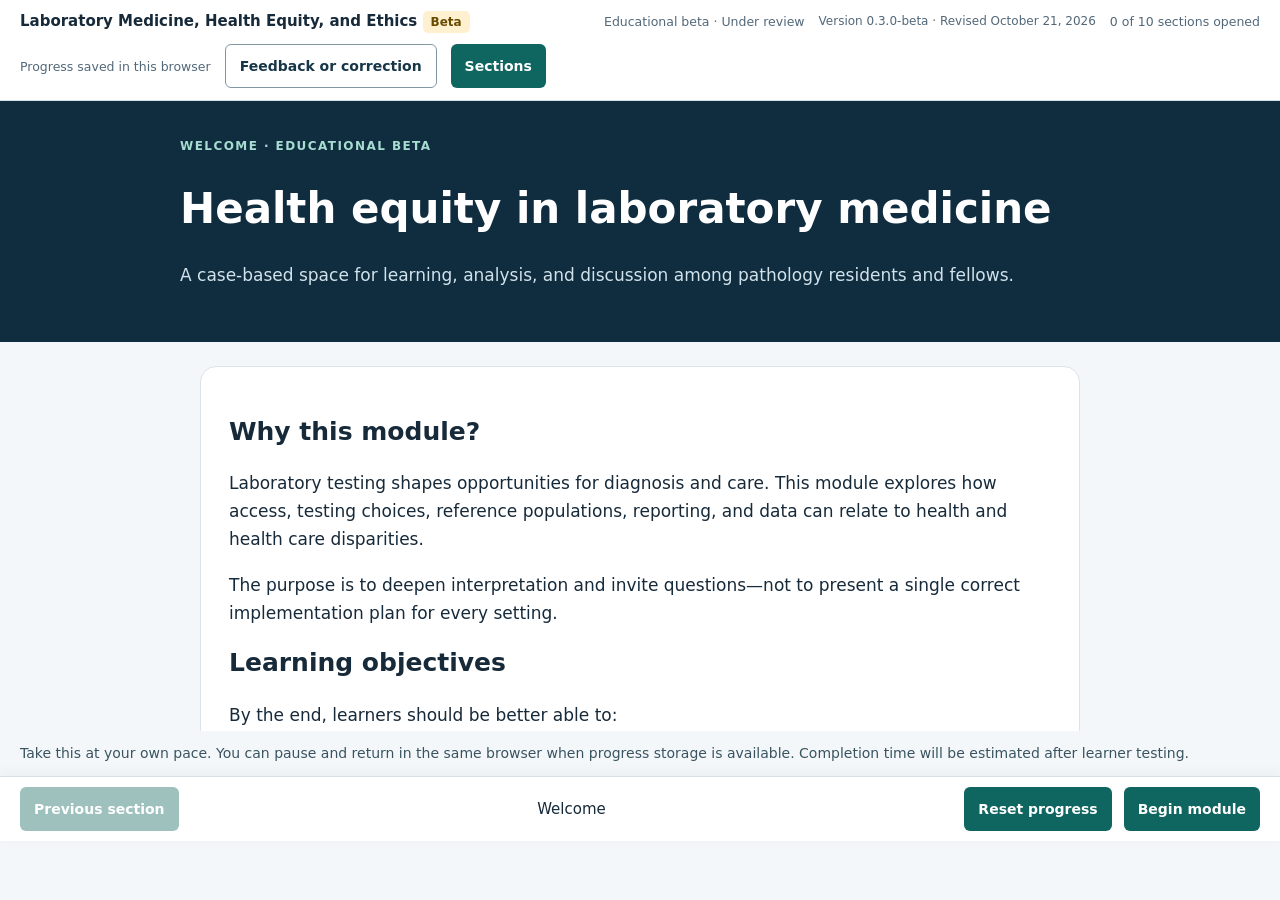
==== commit 500b1e19: "Add participation acknowledgment, version labels, feedback tools, and accessibility polish" ====
--- a/preview/index.html
+++ b/preview/index.html
@@ -1,4 +1,7 @@
-<!doctype html><html lang="en"><meta charset="utf-8"><meta name="viewport" content="width=device-width,initial-scale=1"><title>Laboratory medicine · Health equity module · Educational beta</title><style>*{box-sizing:border-box}body{margin:0;background:#f4f7fa;color:#172a3a;font:15px system-ui,sans-serif}.bar{display:flex;align-items:center;gap:14px;padding:12px 20px;background:white;border-bottom:1px solid #d3e0e6;flex-wrap:wrap}.bar strong{margin-right:auto}button{background:#0f655f;color:white;border:0;border-radius:6px;padding:10px 14px;font:600 14px system-ui;cursor:pointer}button:disabled{opacity:.4}button:focus-visible{outline:3px solid #c48513;outline-offset:2px}#menu{padding:16px;display:grid;grid-template-columns:repeat(auto-fit,minmax(190px,1fr));gap:8px;background:#eaf2f5}#menu button{background:white;color:#173749;border:1px solid #c5d2db;text-align:left}#menu button[aria-current=page]{background:#0f655f;color:white}iframe{display:block;width:100%;height:calc(100vh - 120px);border:0;background:#f4f7fa}.bottom{display:flex;flex-wrap:wrap;justify-content:space-between;align-items:center;gap:12px;padding:10px 20px;background:white;border-top:1px solid #d3e0e6}[hidden]{display:none!important}small{color:#526879}dialog{max-width:440px;border:1px solid #c5d2db;border-radius:12px;padding:24px}dialog::backdrop{background:#102d4077}@media(max-width:600px){iframe{height:calc(100vh - 160px)}.bar{padding:10px}.bottom{padding:10px}}</style><div class="bar"><strong>Laboratory Medicine, Health Equity, and Ethics <span style="font-size:12px;background:#fff0cf;color:#694b00;padding:4px 8px;border-radius:5px">Beta</span></strong><small>Educational beta · Under review</small><small id="visited"></small><small id="storage-status" role="status"></small><button id="toggle" type="button" aria-expanded="false" aria-controls="menu">Sections</button></div><nav id="menu" hidden aria-label="Module sections"></nav><main id="frames"></main><footer class="bottom"><button id="previous">Previous section</button><span id="position" aria-live="polite"></span><button id="reset" type="button">Reset progress</button><button id="next">Next section</button></footer><dialog id="reset-dialog" aria-labelledby="reset-heading"><h2 id="reset-heading">Reset your progress?</h2><p>This clears your saved answers and section progress in this browser.</p><button id="cancel-reset" type="button">Keep progress</button> <button id="confirm-reset" type="button">Reset progress</button></dialog><script>const sections=[{"label": "Welcome", "html": "<!doctype html><html lang=\"en\" data-section=\"0\"><meta charset=\"utf-8\"><meta name=\"viewport\" content=\"width=device-width,initial-scale=1\"><title>Welcome · Health equity in laboratory medicine<\/title><style>*{box-sizing:border-box}body{margin:0;background:#f4f7fa;color:#172a3a;font:17px/1.65 system-ui,sans-serif}header{background:#102d40;color:white;padding:36px max(24px,calc((100vw - 920px)/2))}header p{color:#d1e2eb}h1{font-size:clamp(28px,4vw,42px);line-height:1.15}h2{font-size:25px;line-height:1.3}main{max-width:920px;margin:24px auto;padding:0 20px 30px}.card{background:white;border:1px solid #dbe3e9;border-radius:16px;padding:28px;margin:20px 0}.eyebrow{font-size:12px;letter-spacing:.12em;text-transform:uppercase;color:#a7dcd1;font-weight:750}li{margin:10px 0}.note{border-left:4px solid #0f655f;padding-left:18px}small{font-size:14px;color:#526879}@media(max-width:600px){header{padding:28px 20px}.card{padding:20px}}<\/style><header><div class=\"eyebrow\">Welcome · Educational beta<\/div><h1>Health equity in laboratory medicine<\/h1><p>A case-based space for learning, analysis, and discussion among pathology residents and fellows.<\/p><\/header><main><section class=\"card\"><h2>Why this module?<\/h2><p>Laboratory testing shapes opportunities for diagnosis and care. This module explores how access, testing choices, reference populations, reporting, and data can relate to health and health care disparities.<\/p><p>The purpose is to deepen interpretation and invite questions—not to present a single correct implementation plan for every setting.<\/p><h2>Learning objectives<\/h2><p>By the end, learners should be better able to:<\/p><ul><li>Distinguish health disparities, health care disparities, health inequity, and social determinants of health.<\/li><li>Recognize how laboratory workflows and testing decisions can create or reinforce unequal opportunities for care.<\/li><li>Interpret case findings alongside published evidence, including what each does and does not establish.<\/li><li>Discuss how pathologists can help clinicians understand test utility, limitations, and the implications of laboratory data.<\/li><\/ul><\/section><section class=\"card\"><h2>About the author and AI assistance<\/h2><p>This module was developed by a clinical pathology resident exploring how laboratory medicine relates to health equity. It is a learning project intended to support critical analysis, discussion, and further inquiry. Feedback from learners and colleagues is welcome.<\/p><p>AI tools assisted with drafting, editing, organizing the material, and building the site. The content may contain errors or omissions; references are provided so readers can explore the evidence and evaluate the interpretations.<\/p><h2>Understanding the cases and evidence<\/h2><p>Cases, patients, local workflows, and numerical examples are fictional unless explicitly identified as published findings with a citation.<\/p><p>Explanations draw on studies, professional guidance, and conceptual sources. References support the accompanying claims, rather than every detail of a fictional scenario. Findings should be understood within the populations and settings studied.<\/p><p>Corresponding references appear in answer explanations and case evidence notes, with optional further reading at the end.<\/p><p class=\"note\">This educational beta does not replace current guidance or patient-specific professional judgment. Corrections, alternative interpretations, and thoughtful critique are welcome. <a href=\"https://github.com/inimed25/laboratory-medicine-health-equity-ethics/issues/new?title=Module%20feedback\" target=\"_blank\" rel=\"noopener\">Send feedback or report a correction on GitHub<\/a> (GitHub account required). Include the section and question, the issue, and a supporting source if available. This is a public issue tracker; do not include patient information or private details.<\/p><\/section><section class=\"card\"><h2>Using the module<\/h2><p>Choose an answer, reveal the explanation, and explore the evidence. There is no timer or passing score. The Sections menu lets you move between topics; progress and answers are saved in this browser when storage is available. Use “Reset progress” to clear them. No answers are sent to a server.<\/p><p><strong>Select “Begin module” below to start.<\/strong><\/p><small>Module revised October 14, 2026.<\/small><\/section><\/main><script>// Runs inside each same-origin section frame after its interaction handlers.\n(() => {\n  const generation = parent.moduleGeneration;\n  const section = Number(document.documentElement.dataset.section);\n  const elements = [...document.querySelectorAll('body *')];\n  const controls = [...document.querySelectorAll('input, select')];\n  const forms = [...document.querySelectorAll('form')];\n  let restoring = true;\n  const saved = parent.readSection(section);\n  if (saved) {\n    controls.forEach((el, i) => {\n      const value = saved.controls?.[i];\n      if (!value) return;\n      if (el.type === 'radio' || el.type === 'checkbox') el.checked = !!value.checked;\n      else el.value = value.value;\n    });\n    forms.forEach((form, i) => {\n      if (saved.submitted?.[i]) form.requestSubmit();\n    });\n    if (section === 1 && Number.isInteger(saved.beat)) show(saved.beat);\n    // Reapply the revealed stages after regenerating answer/matching feedback.\n    elements.forEach((el, i) => {\n      if (Array.isArray(saved.hidden)) el.hidden = !!saved.hidden[i];\n      if (el.tagName === 'DETAILS') el.open = !!saved.open?.[i];\n    });\n    requestAnimationFrame(() => window.scrollTo(0, saved.scroll || 0));\n  }\n  restoring = false;\n  function save() {\n    if (restoring) return;\n    parent.saveSection(section, {\n      controls: controls.map(el => ({ value: el.value, checked: el.checked })),\n      submitted: forms.map(form => !!form.dataset.result || !!form.querySelector('.match-feedback:not([hidden])')),\n      hidden: elements.map(el => el.hidden),\n      open: elements.map(el => el.tagName === 'DETAILS' && el.open),\n      beat: section === 1 ? current : undefined,\n      scroll: window.scrollY\n    }, generation);\n  }\n  let timer;\n  function queueSave() { clearTimeout(timer); timer = setTimeout(save, 80); }\n  document.addEventListener('change', queueSave);\n  document.addEventListener('click', queueSave);\n  document.addEventListener('submit', queueSave);\n  document.addEventListener('toggle', queueSave, true);\n  window.addEventListener('scroll', queueSave, { passive: true });\n  window.addEventListener('pagehide', save);\n  // Flush before the parent hides the frame, including very recent input.\n  window.saveModuleProgress = save;\n})();\n<\/script><\/html>"}, {"label": "1 · Foundations", "html": "<!doctype html><html lang=\"en\" data-section=\"1\"><meta charset=\"utf-8\"><meta name=\"viewport\" content=\"width=device-width,initial-scale=1\"><title>Health equity · Foundations · Educational beta<\/title><style>*{box-sizing:border-box}body{margin:0;background:#f4f7fa;color:#172a3a;font:17px/1.65 system-ui,sans-serif}header{background:#102d40;color:white;padding:36px max(24px,calc((100vw - 920px)/2))}header p{color:#d1e2eb;max-width:760px;margin:8px 0}.eyebrow{font-size:12px;font-weight:750;letter-spacing:.12em;text-transform:uppercase;color:#35716f}header .eyebrow{color:#a7dcd1}h1{font-size:clamp(28px,4vw,42px);line-height:1.15;margin:12px 0}h2{font-size:29px;line-height:1.25}h3{font-size:21px}main{max-width:920px;margin:24px auto;padding:0 20px}.tabs{display:flex;gap:8px;flex-wrap:wrap;margin:22px 0}.tabs button{background:white;color:#173749;border:1px solid #c5d2db}.tabs button[aria-current=true]{background:#0f655f;color:white;border-color:#0f655f}.panel{background:white;border:1px solid #dbe3e9;border-radius:16px;padding:32px;box-shadow:0 8px 30px #112d4008}p{margin:14px 0}a{color:#006f80}table{border-collapse:collapse;width:100%;font-size:15px}th,td{padding:14px;border-bottom:1px solid #dce5eb;text-align:left}th{background:#eaf3f4}.table-wrap{overflow:auto;margin:20px 0}.question{border-top:2px solid #c6e0db;margin-top:30px;padding-top:16px}fieldset{border:0;padding:0;margin:18px 0}label{display:flex;align-items:flex-start;gap:12px;padding:14px;margin:9px 0;background:#f5f8fa;border:1px solid #d5e0e6;border-radius:8px;cursor:pointer}input{margin-top:7px;accent-color:#0f655f}label:has(input:checked){background:#e5f3ef;border-color:#0f655f}button{background:#0f655f;color:white;border:0;border-radius:7px;padding:12px 18px;font:650 15px system-ui;cursor:pointer}button:disabled{opacity:.45;cursor:default}button:focus-visible,select:focus-visible,a:focus-visible{outline:3px solid #c48513;outline-offset:3px}.feedback,.match-feedback{background:#edf6f2;border-left:4px solid #0f655f;padding:16px 20px;margin:20px 0}.verdict{font-weight:700}details{margin:20px 0;padding:14px 18px;background:#f0f5f8;border-radius:8px}summary{cursor:pointer;font-weight:650}select{display:block;width:100%;padding:12px;font:inherit;border:1px solid #bcced8;border-radius:7px}.match label{background:none;border:0;padding:0;margin:20px 0 6px}.nav{display:flex;justify-content:space-between;align-items:center;margin:22px 0}.sr{position:absolute;width:1px;height:1px;overflow:hidden;clip:rect(0,0,0,0)}[hidden]{display:none!important}.footer{font-size:13px;color:#526879}@media(max-width:600px){.panel{padding:20px}header{padding:28px 20px}}.answer-sources{margin-top:18px;padding-top:12px;border-top:1px solid #b9d4cc}.answer-sources ul{padding-left:22px}.answer-sources small{font-size:14px;line-height:1.55}.feedback[data-result=\"incorrect\"]{background:#fff1f0;border-left-color:#b42318;color:#8f1d16}.feedback[data-result=\"incorrect\"] a{color:#8f1d16}.feedback[data-result=\"incorrect\"] .verdict{color:#b42318;font-weight:700}form[data-result=\"incorrect\"] label:has(input:checked){background:#fff1f0;border-color:#b42318;color:#8f1d16}form[data-result=\"incorrect\"] input:checked{accent-color:#b42318}.skip-question{margin-left:10px;background:#fff;color:#395460;border:1px solid #9eb2bf}.skip-question:hover{background:#edf3f6}.feedback[data-result=\"incorrect\"]{background:#fff8dc;border-left-color:#b8860b;color:#694c0a}.feedback[data-result=\"incorrect\"] a{color:#694c0a}.feedback[data-result=\"incorrect\"] .verdict{color:#694c0a}form[data-result=\"incorrect\"] label:has(input:checked){background:#fff8dc;border-color:#b8860b;color:#694c0a}form[data-result=\"incorrect\"] input:checked{accent-color:#b8860b}<\/style><header><div class=\"eyebrow\">Laboratory medicine · Section 1 · Educational beta<\/div><h1>From health disparities<br>to health equity<\/h1><p>Explore what laboratory data reveal, what they leave out, and where pathologists can contribute.<\/p><\/header><main><nav class=\"tabs\" aria-label=\"Foundation beats\"><button type=\"button\" aria-current=\"true\">1. Observe<\/button><button type=\"button\" aria-current=\"false\">2. Define<\/button><button type=\"button\" aria-current=\"false\">3. Trace<\/button><button type=\"button\" aria-current=\"false\">4. Interpret<\/button><button type=\"button\" aria-current=\"false\">5. Contribute<\/button><\/nav><section class=\"panel\" id=\"beat0\" ><div class=\"eyebrow\">Beat 1 of 5<\/div><h2>What did we observe?<\/h2><p>During a laboratory quality review, your team examines completion of outpatient fecal immunochemical testing (FIT), a stool-based colorectal cancer screening test, after a kit is ordered.<\/p>\n<div class=\"table-wrap\"><table><tr><th>Patient population<\/th><th>FIT completed<\/th><\/tr><tr><td>Patients living in neighborhoods with lower area-level socioeconomic deprivation<\/td><td>82%<\/td><\/tr><tr><td>Patients living in neighborhoods with higher area-level socioeconomic deprivation<\/td><td>64%<\/td><\/tr><\/table><\/div>\n<p><strong>Illustrative fictional data.<\/strong> The difference persists across several months.<\/p>\n<form class=\"question\" data-key=\"A\"><h3>Question 1<\/h3><p>Which interpretation is best supported by the FIT completion data?<\/p><fieldset><legend class=\"sr\">Choose an answer<\/legend><label><input type=\"radio\" name=\"q1\" value=\"A\"><span><b>A<\/b> The groups differ in completion of a health care process; the data do not establish the cause or subsequent health outcomes.<\/span><\/label><label><input type=\"radio\" name=\"q1\" value=\"B\"><span><b>B<\/b> Patients in higher-deprivation neighborhoods are more likely to develop colorectal cancer.<\/span><\/label><label><input type=\"radio\" name=\"q1\" value=\"C\"><span><b>C<\/b> Patients in higher-deprivation neighborhoods have less opportunity to complete screening.<\/span><\/label><label><input type=\"radio\" name=\"q1\" value=\"D\"><span><b>D<\/b> The clinics serving higher-deprivation neighborhoods provide lower-quality care.<\/span><\/label><\/fieldset><button type=\"submit\">Reveal explanation<\/button><div class=\"feedback\" hidden><p class=\"verdict\"><\/p><p><strong>Best answer: A.<\/strong> The dashboard measures completion of a health care process, not cancer outcomes or the reasons for the gap. This pattern is a useful starting point for investigation.<\/p><details class=\"answer-sources\"><summary>Evidence and limitations<\/summary><ul><li><a href=\"https://www.nimhd.nih.gov/about/what-are-health-disparities\" target=\"_blank\" rel=\"noopener\">NIMHD — What Are Health Disparities?<\/a><\/li><li><a href=\"https://www.who.int/health-topics/health-equity\" target=\"_blank\" rel=\"noopener\">WHO — Health equity<\/a><\/li><li><a href=\"https://www.who.int/news-room/fact-sheets/detail/social-determinants-of-health\" target=\"_blank\" rel=\"noopener\">WHO — Social determinants of health<\/a><\/li><\/ul><p><small>Conceptual sources support the interpretation; the FIT data and local observations are fictional teaching examples.<\/small><\/p><\/details><\/div><\/form><\/section><section class=\"panel\" id=\"beat1\" hidden><div class=\"eyebrow\">Beat 2 of 5<\/div><h2>Where does laboratory care fit?<\/h2><p>Health and health care disparities are documented across populations and settings. Laboratory medicine is part of the care pathway in which these disparities can arise: who is offered testing, whether collection and return are feasible, and how results are interpreted and followed up.<\/p>\n<p>The FIT dashboard gives us a starting point for understanding a difference in completion. Its importance does not depend on already knowing its full explanation. The central distinction is between identifying a pattern and understanding the processes that contribute to it.<\/p>\n<h3>Match the concept<\/h3>\n<p>Match each statement to <strong>health disparity<\/strong>, <strong>health care disparity<\/strong>, <strong>health inequity<\/strong>, or <strong>social determinants of health<\/strong>. The examples are illustrative, not findings from the FIT dashboard.<\/p>\n<form class=\"match\"><fieldset><legend>Match each statement to its main emphasis<\/legend><label for=\"match0\">Colorectal cancer mortality is higher in one population than another.<\/label><select id=\"match0\" required data-key=\"0\"><option value=\"\">Select a concept<\/option><option value=\"0\">Health disparity<\/option><option value=\"1\">Health care disparity<\/option><option value=\"2\">Health inequity<\/option><option value=\"3\">Social determinants of health<\/option><\/select><label for=\"match1\">Completion of follow-up colonoscopy after a positive FIT is lower in one population than another.<\/label><select id=\"match1\" required data-key=\"1\"><option value=\"\">Select a concept<\/option><option value=\"0\">Health disparity<\/option><option value=\"1\">Health care disparity<\/option><option value=\"2\">Health inequity<\/option><option value=\"3\">Social determinants of health<\/option><\/select><label for=\"match2\">An avoidable difference in health outcomes is understood to reflect unfair conditions.<\/label><select id=\"match2\" required data-key=\"2\"><option value=\"\">Select a concept<\/option><option value=\"0\">Health disparity<\/option><option value=\"1\">Health care disparity<\/option><option value=\"2\">Health inequity<\/option><option value=\"3\">Social determinants of health<\/option><\/select><label for=\"match3\">Housing, working conditions, and access to transportation shape opportunities for health and care.<\/label><select id=\"match3\" required data-key=\"3\"><option value=\"\">Select a concept<\/option><option value=\"0\">Health disparity<\/option><option value=\"1\">Health care disparity<\/option><option value=\"2\">Health inequity<\/option><option value=\"3\">Social determinants of health<\/option><\/select><\/fieldset><button type=\"submit\">Reveal matches<\/button><div class=\"match-feedback\" hidden><\/div><\/form>\n<p>These concepts overlap. Social conditions can contribute to differences in care and health outcomes, and some disparities reflect inequities. Definitions also vary across sources; the matches identify each statement&#x27;s main emphasis.<\/p>\n<p><strong>In the FIT case:<\/strong> Completion is a health care process. The dashboard does not directly measure cancer incidence or mortality. The gap deserves attention while its contributing processes remain uncertain.<\/p>\n<p><strong>Health care equity<\/strong> describes a fair opportunity to access, receive, and benefit from appropriate, high-quality care without unfair barriers.<\/p>\n<form class=\"question\" data-key=\"B\"><h3>Question 2<\/h3><p>Which additional finding would most strengthen the interpretation that the completion gap reflects a health care inequity?<\/p><fieldset><legend class=\"sr\">Choose an answer<\/legend><label><input type=\"radio\" name=\"q2\" value=\"A\"><span><b>A<\/b> Both groups receive the same FIT kit and written instructions.<\/span><\/label><label><input type=\"radio\" name=\"q2\" value=\"B\"><span><b>B<\/b> Patients at lower-completion clinics report that specimen-return options are difficult to use or collection instructions are unclear, and workflow data link those barriers to incomplete testing.<\/span><\/label><label><input type=\"radio\" name=\"q2\" value=\"C\"><span><b>C<\/b> The gap remains similar when the dashboard is repeated the following year.<\/span><\/label><label><input type=\"radio\" name=\"q2\" value=\"D\"><span><b>D<\/b> FIT results have comparable analytical accuracy in both groups.<\/span><\/label><\/fieldset><button type=\"submit\">Reveal explanation<\/button><div class=\"feedback\" hidden><p class=\"verdict\"><\/p><p><strong>Best answer: B.<\/strong> The finding connects incomplete testing to barriers in collection and return. It strengthens the interpretation of inequity by examining how the service fits patients’ needs, rather than assuming a limitation of a population. It does not explain every incomplete test.<\/p><details class=\"answer-sources\"><summary>Evidence and limitations<\/summary><ul><li><a href=\"https://www.nimhd.nih.gov/about/what-are-health-disparities\" target=\"_blank\" rel=\"noopener\">NIMHD — What Are Health Disparities?<\/a><\/li><li><a href=\"https://www.who.int/health-topics/health-equity\" target=\"_blank\" rel=\"noopener\">WHO — Health equity<\/a><\/li><li><a href=\"https://www.who.int/news-room/fact-sheets/detail/social-determinants-of-health\" target=\"_blank\" rel=\"noopener\">WHO — Social determinants of health<\/a><\/li><\/ul><p><small>Conceptual sources support the interpretation; the FIT data and local observations are fictional teaching examples.<\/small><\/p><\/details><\/div><\/form>\n<details><summary>Evidence and definitions<\/summary><p>Conceptual sources: <a href=\"https://www.nimhd.nih.gov/about/what-are-health-disparities\" target=\"_blank\" rel=\"noopener\">NIMHD — What Are Health Disparities?<\/a> (2026), <a href=\"https://www.who.int/health-topics/health-equity\" target=\"_blank\" rel=\"noopener\">WHO — Health equity<\/a>, and <a href=\"https://www.who.int/news-room/fact-sheets/detail/social-determinants-of-health\" target=\"_blank\" rel=\"noopener\">WHO — Social determinants of health<\/a> (2025). The matching activity uses working distinctions for this lesson, rather than claiming that every source separates these terms identically. NIMHD also includes differences in care among its disparity measures.<\/p><\/details><\/section><section class=\"panel\" id=\"beat2\" hidden><div class=\"eyebrow\">Beat 3 of 5<\/div><h2>What happened before and after the specimen?<\/h2><p>A valid result depends on more than an assay working correctly. For FIT, a patient needs an opportunity to access screening, receive an offer or order, obtain a kit, collect and return a specimen, and receive appropriate interpretation and follow-up.<\/p>\n<p>Social determinants of health are the conditions in which people live, learn, work, and age, together with broader forces shaping those conditions. Structural determinants include institutional, economic, and policy arrangements shaping those opportunities.<\/p>\n<p>In this fictional case, clinic hours, collection instructions, return options, or missing outside-system testing are possible explanations. None has been demonstrated by the opening dashboard.<\/p>\n<details>\n<summary>What else can shape the diagnostic journey?<\/summary>\n<p>Relevant conditions may include insurance coverage and cost, preferred language and available language services, disability and accessibility, housing, working conditions and paid leave, caregiving, digital access, and availability of clinical services. Institutional policies and broader financing or eligibility rules can shape these conditions. Incarceration and immigration-related policies may also affect access and continuity of care.<\/p>\n<p>These are possible influences, not assumptions about an individual or explanations established by a demographic category. Their relevance depends on the patient, setting, and diagnostic pathway.<\/p>\n<\/details>\n<p><strong>Optional reflection:<\/strong> Where could a patient leave this pathway without ever appearing among the specimens received by the laboratory?<\/p>\n<p><strong>Discussion:<\/strong> Before an order, before obtaining a kit, or before specimen return. A dataset of received specimens cannot describe everyone who might have benefited from testing.<\/p><\/section><section class=\"panel\" id=\"beat3\" hidden><div class=\"eyebrow\">Beat 4 of 5<\/div><h2>What does the category leave out?<\/h2><p>The 64% completion rate describes a group, not every person in it. An area-level deprivation measure does not establish an individual patient&#x27;s income, circumstances, understanding, or behavior. People within the category may have very different experiences.<\/p>\n<form class=\"question\" data-key=\"A\"><h3>Question 3<\/h3><p>A patient&#x27;s address falls within the higher-deprivation category. How should the team use this information when discussing FIT completion?<\/p><fieldset><legend class=\"sr\">Choose an answer<\/legend><label><input type=\"radio\" name=\"q3\" value=\"A\"><span><b>A<\/b> Use the group pattern to guide inquiry, and ask the patient which collection or return arrangements work for them.<\/span><\/label><label><input type=\"radio\" name=\"q3\" value=\"B\"><span><b>B<\/b> Offer the support package associated with that category before asking about individual barriers.<\/span><\/label><label><input type=\"radio\" name=\"q3\" value=\"C\"><span><b>C<\/b> Use the category to prioritize reminders, and infer that people who do not respond have similar return barriers.<\/span><\/label><label><input type=\"radio\" name=\"q3\" value=\"D\"><span><b>D<\/b> Exclude neighborhood information from the service review because it cannot establish an individual explanation.<\/span><\/label><\/fieldset><button type=\"submit\">Reveal explanation<\/button><div class=\"feedback\" hidden><p class=\"verdict\"><\/p><p><strong>Best answer: A.<\/strong> Area-level patterns can help identify where to investigate and offer support. They do not identify an individual patient&#x27;s circumstances or preferences. Asking about the actual pathway preserves the usefulness of population data without treating a category as a personal explanation.<\/p><details class=\"answer-sources\"><summary>Evidence and limitations<\/summary><ul><li><a href=\"https://www.nimhd.nih.gov/about/what-are-health-disparities\" target=\"_blank\" rel=\"noopener\">NIMHD — What Are Health Disparities?<\/a><\/li><li><a href=\"https://www.who.int/health-topics/health-equity\" target=\"_blank\" rel=\"noopener\">WHO — Health equity<\/a><\/li><li><a href=\"https://www.who.int/news-room/fact-sheets/detail/social-determinants-of-health\" target=\"_blank\" rel=\"noopener\">WHO — Social determinants of health<\/a><\/li><\/ul><p><small>Conceptual sources support the interpretation; the FIT data and local observations are fictional teaching examples.<\/small><\/p><\/details><\/div><\/form><\/section><section class=\"panel\" id=\"beat4\" hidden><div class=\"eyebrow\">Beat 5 of 5<\/div><h2>What can the pathologist contribute?<\/h2><p>The laboratory can perform FIT accurately while some people never obtain or return a kit, or never receive follow-up after a result. Laboratory teams contribute knowledge about how testing is designed, performed, and reported. Their authority and opportunities to contribute vary by setting.<\/p>\n<div class=\"table-wrap\"><table><tr><th>Relationship to the issue<\/th><th>Examples<\/th><\/tr><tr><td>Direct responsibility within the laboratory<\/td><td>Specimen acceptance criteria, assay performance, and reporting design<\/td><\/tr><tr><td>Influence through shared workflows<\/td><td>Collection instructions, specimen-return arrangements, and ordering pathways<\/td><\/tr><tr><td>Contribution through partnership<\/td><td>Discussions with clinical teams, patients, informatics colleagues, and community partners about access and follow-up<\/td><\/tr><\/table><\/div>\n<p>These roles can overlap. Collection instructions, for example, may be managed by the laboratory in one setting and jointly with clinical services in another.<\/p>\n<h3>Evidence across settings<\/h3>\n<p>Published findings can identify questions worth asking locally, but patient populations, resources, and workflows may differ between settings. External evidence can inform understanding without establishing that the same mechanism explains a local gap.<\/p>\n<p><strong>Closing reflection:<\/strong> In the FIT pathway, which part could your laboratory directly shape, and which would require collaboration?<\/p>\n<p><strong>Discussion:<\/strong> More than one response may be reasonable. The aim is to connect laboratory expertise with the relevant workflow and partners, rather than assign every access barrier to the laboratory.<\/p>\n<p>The later QI section develops how changes can improve overall performance while disparities persist.<\/p>\n<h3>Things to keep in mind<\/h3>\n<p class=\"item\"><strong>An observed disparity does not establish its cause.<\/strong> Identifying a pattern matters even while its contributing processes remain uncertain.<\/p>\n<p class=\"item\"><strong>A group average does not describe every individual.<\/strong> Circumstances vary within demographic and geographic categories.<\/p>\n<p class=\"item\"><strong>An accurate result is one part of diagnostic care.<\/strong> Access before testing and interpretation and follow-up afterward also shape its value.<\/p>\n<details><summary>Equity glossary<\/summary>\n<p><strong>Health disparity:<\/strong> A population difference in health status or outcomes, interpreted using the source&#x27;s definition; some definitions emphasize disadvantage and some include differences in care.<\/p>\n<p><strong>Health care disparity:<\/strong> A population difference in access to, use of, or quality of care, interpreted using the source&#x27;s definition and relevant context.<\/p>\n<p><strong>Health inequity:<\/strong> A difference understood as unfair or unjust; definitions often also emphasize avoidability or remediability.<\/p>\n<p><strong>Health equity:<\/strong> Fair opportunity to attain health and receive appropriate care without unfair barriers.<\/p>\n<p><strong>Social determinants of health:<\/strong> Conditions and broader forces shaping how people live and their opportunities for health.<\/p>\n<p><strong>Structural determinants:<\/strong> Broader institutional, economic, political, and social arrangements shaping social position and opportunities.<\/p><\/details><\/section><div class=\"nav\"><button id=\"back\" disabled>Previous beat<\/button><span id=\"position\">Beat 1 of 5<\/span><button id=\"next\">Next beat<\/button><\/div><p class=\"footer\">Educational beta · Hypothetical FIT data · No timer or passing score · Progress lasts while this page stays open.<\/p><\/main><script>let current=0;const panels=[...document.querySelectorAll('.panel')],tabs=[...document.querySelectorAll('.tabs button')];function show(i){current=i;panels.forEach((p,n)=>p.hidden=n!==i);tabs.forEach((t,n)=>t.setAttribute('aria-current',n===i));document.querySelector('#back').disabled=i===0;document.querySelector('#next').disabled=i===4;document.querySelector('#position').textContent=`Beat ${i+1} of 5`;panels[i].querySelector('h2').focus();}tabs.forEach((t,i)=>t.onclick=()=>show(i));document.querySelector('#back').onclick=()=>show(current-1);document.querySelector('#next').onclick=()=>show(current+1);document.querySelectorAll('h2').forEach(h=>h.tabIndex=-1);document.querySelectorAll('.question').forEach(f=>f.onsubmit=e=>{e.preventDefault();const choice=f.querySelector('input:checked');if(!choice){f.querySelector('input').focus();return;}const box=f.querySelector('.feedback');box.hidden=false;box.setAttribute('role','status');box.dataset.result=choice.value===f.dataset.key?'correct':'incorrect';f.dataset.result=box.dataset.result;box.querySelector('.verdict').textContent=choice.value===f.dataset.key?'Correct — your answer matches the best-supported interpretation.':'Incorrect — review the best-supported interpretation below.';});document.querySelector('.match').onsubmit=e=>{e.preventDefault();const f=e.currentTarget,box=f.querySelector('.match-feedback');box.hidden=false;box.setAttribute('role','status');const terms=['Health disparity','Health care disparity','Health inequity','Social determinants of health'];const definitions=['A population difference in health status or outcomes.','A population difference in access to, use of, or quality of care.','A health difference understood as unfair or unjust.','Living conditions and broader forces shaping opportunities for health.'];box.innerHTML=[...f.querySelectorAll('select')].map((s,i)=>`<p><strong>${i+1}. ${terms[i]}<\/strong> — ${s.value==i?'Your match agrees.':'Review this distinction.'} ${definitions[i]}<\/p>`).join('');};<\/script><script>document.querySelectorAll('form').forEach(f=>{const b=document.createElement('button');b.type='button';b.className='skip-question';b.textContent='Skip question';f.querySelector('button[type=\"submit\"]')?.insertAdjacentElement('afterend',b);if(!b.isConnected)f.querySelector('button').insertAdjacentElement('afterend',b);b.onclick=()=>{const panel=f.closest('.panel');const index=panels.indexOf(panel);if(index<panels.length-1)show(index+1);};});<\/script><script>// Runs inside each same-origin section frame after its interaction handlers.\n(() => {\n  const generation = parent.moduleGeneration;\n  const section = Number(document.documentElement.dataset.section);\n  const elements = [...document.querySelectorAll('body *')];\n  const controls = [...document.querySelectorAll('input, select')];\n  const forms = [...document.querySelectorAll('form')];\n  let restoring = true;\n  const saved = parent.readSection(section);\n  if (saved) {\n    controls.forEach((el, i) => {\n      const value = saved.controls?.[i];\n      if (!value) return;\n      if (el.type === 'radio' || el.type === 'checkbox') el.checked = !!value.checked;\n      else el.value = value.value;\n    });\n    forms.forEach((form, i) => {\n      if (saved.submitted?.[i]) form.requestSubmit();\n    });\n    if (section === 1 && Number.isInteger(saved.beat)) show(saved.beat);\n    // Reapply the revealed stages after regenerating answer/matching feedback.\n    elements.forEach((el, i) => {\n      if (Array.isArray(saved.hidden)) el.hidden = !!saved.hidden[i];\n      if (el.tagName === 'DETAILS') el.open = !!saved.open?.[i];\n    });\n    requestAnimationFrame(() => window.scrollTo(0, saved.scroll || 0));\n  }\n  restoring = false;\n  function save() {\n    if (restoring) return;\n    parent.saveSection(section, {\n      controls: controls.map(el => ({ value: el.value, checked: el.checked })),\n      submitted: forms.map(form => !!form.dataset.result || !!form.querySelector('.match-feedback:not([hidden])')),\n      hidden: elements.map(el => el.hidden),\n      open: elements.map(el => el.tagName === 'DETAILS' && el.open),\n      beat: section === 1 ? current : undefined,\n      scroll: window.scrollY\n    }, generation);\n  }\n  let timer;\n  function queueSave() { clearTimeout(timer); timer = setTimeout(save, 80); }\n  document.addEventListener('change', queueSave);\n  document.addEventListener('click', queueSave);\n  document.addEventListener('submit', queueSave);\n  document.addEventListener('toggle', queueSave, true);\n  window.addEventListener('scroll', queueSave, { passive: true });\n  window.addEventListener('pagehide', save);\n  // Flush before the parent hides the frame, including very recent input.\n  window.saveModuleProgress = save;\n})();\n<\/script><\/html>"}, {"label": "2 · Diagnostic journey", "html": "<!doctype html><html lang=\"en\" data-section=\"2\"><meta charset=\"utf-8\"><meta name=\"viewport\" content=\"width=device-width,initial-scale=1\"><title>Health equity · Diagnostic journey · Educational beta<\/title><style>*{box-sizing:border-box}body{margin:0;background:#f4f7fa;color:#172a3a;font:17px/1.65 system-ui,sans-serif}header{background:#102d40;color:white;padding:36px max(24px,calc((100vw - 920px)/2))}header p{color:#d1e2eb;max-width:760px;margin:8px 0}.eyebrow{font-size:12px;font-weight:750;letter-spacing:.12em;text-transform:uppercase;color:#35716f}header .eyebrow{color:#a7dcd1}h1{font-size:clamp(28px,4vw,42px);line-height:1.15;margin:12px 0}h2{font-size:29px;line-height:1.25}h3{font-size:21px}main{max-width:920px;margin:24px auto;padding:0 20px}.tabs{display:flex;gap:8px;flex-wrap:wrap;margin:22px 0}.tabs button{background:white;color:#173749;border:1px solid #c5d2db}.tabs button[aria-current=true]{background:#0f655f;color:white;border-color:#0f655f}.panel{background:white;border:1px solid #dbe3e9;border-radius:16px;padding:32px;box-shadow:0 8px 30px #112d4008}p{margin:14px 0}a{color:#006f80}table{border-collapse:collapse;width:100%;font-size:15px}th,td{padding:14px;border-bottom:1px solid #dce5eb;text-align:left}th{background:#eaf3f4}.table-wrap{overflow:auto;margin:20px 0}.question{border-top:2px solid #c6e0db;margin-top:30px;padding-top:16px}fieldset{border:0;padding:0;margin:18px 0}label{display:flex;align-items:flex-start;gap:12px;padding:14px;margin:9px 0;background:#f5f8fa;border:1px solid #d5e0e6;border-radius:8px;cursor:pointer}input{margin-top:7px;accent-color:#0f655f}label:has(input:checked){background:#e5f3ef;border-color:#0f655f}button{background:#0f655f;color:white;border:0;border-radius:7px;padding:12px 18px;font:650 15px system-ui;cursor:pointer}button:disabled{opacity:.45;cursor:default}button:focus-visible,select:focus-visible,a:focus-visible{outline:3px solid #c48513;outline-offset:3px}.feedback,.match-feedback{background:#edf6f2;border-left:4px solid #0f655f;padding:16px 20px;margin:20px 0}.verdict{font-weight:700}details{margin:20px 0;padding:14px 18px;background:#f0f5f8;border-radius:8px}summary{cursor:pointer;font-weight:650}select{display:block;width:100%;padding:12px;font:inherit;border:1px solid #bcced8;border-radius:7px}.match label{background:none;border:0;padding:0;margin:20px 0 6px}.nav{display:flex;justify-content:space-between;align-items:center;margin:22px 0}.sr{position:absolute;width:1px;height:1px;overflow:hidden;clip:rect(0,0,0,0)}[hidden]{display:none!important}.footer{font-size:13px;color:#526879}@media(max-width:600px){.panel{padding:20px}header{padding:28px 20px}}.answer-sources{margin-top:18px;padding-top:12px;border-top:1px solid #b9d4cc}.answer-sources ul{padding-left:22px}.answer-sources small{font-size:14px;line-height:1.55}.feedback[data-result=\"incorrect\"]{background:#fff1f0;border-left-color:#b42318;color:#8f1d16}.feedback[data-result=\"incorrect\"] a{color:#8f1d16}.feedback[data-result=\"incorrect\"] .verdict{color:#b42318;font-weight:700}form[data-result=\"incorrect\"] label:has(input:checked){background:#fff1f0;border-color:#b42318;color:#8f1d16}form[data-result=\"incorrect\"] input:checked{accent-color:#b42318}.skip-question{margin-left:10px;background:#fff;color:#395460;border:1px solid #9eb2bf}.skip-question:hover{background:#edf3f6}.feedback[data-result=\"incorrect\"]{background:#fff8dc;border-left-color:#b8860b;color:#694c0a}.feedback[data-result=\"incorrect\"] a{color:#694c0a}.feedback[data-result=\"incorrect\"] .verdict{color:#694c0a}form[data-result=\"incorrect\"] label:has(input:checked){background:#fff8dc;border-color:#b8860b;color:#694c0a}form[data-result=\"incorrect\"] input:checked{accent-color:#b8860b}<\/style><header><div class=\"eyebrow\">Laboratory medicine · Section 2 · Educational beta<\/div><h1>The diagnostic journey<\/h1><p>Follow the testing pathway beyond the specimens that reach the laboratory.<\/p><\/header><main><section class=\"panel\"><div class=\"eyebrow\">Section 2 · Step 1 of 3<\/div><h2>Who becomes visible in laboratory data?<\/h2><p><strong>All counts and subgroup patterns in this case are hypothetical.<\/strong><\/p>\n<p>A community sexual-health program offers home-collection kits for chlamydia and gonorrhea testing, using a collection system authorized for that setting. Its laboratory reports excellent specimen acceptance and turnaround time. The program also tracks earlier steps:<\/p>\n<div class=\"table-wrap\"><table><tr><th>Step<\/th><th>Patients<\/th><\/tr><tr><td>Requested a kit<\/td><td>200<\/td><\/tr><tr><td>Kit dispatched<\/td><td>180<\/td><\/tr><tr><td>Specimen received by the laboratory<\/td><td>110<\/td><\/tr><tr><td>Valid result reported<\/td><td>106<\/td><\/tr><\/table><\/div>\n<p>Dispatch does not establish that a kit was received.<\/p><p><strong>Additional context:<\/strong> In this fictional program, written collection and return instructions are available only in English, although some patients prefer another language. Telephone assistance is available only during weekday work hours. These service features may matter to completion; the aggregate counts do not establish their effect or identify which patients encountered them.<\/p><form class=\"question\" data-key=\"B\" data-number=\"1\"><h3>Question 1<\/h3><p>What is the most important limitation of judging this program using laboratory acceptance and turnaround time alone?<\/p><fieldset><legend class=\"sr\">Choose an answer<\/legend><label><input type=\"radio\" required name=\"q1\" value=\"A\"><span><b>A<\/b> The difference between kits dispatched and specimens received establishes that home collection is unsuitable for this population.<\/span><\/label><label><input type=\"radio\" required name=\"q1\" value=\"B\"><span><b>B<\/b> Those measures describe patients whose specimens arrived, while leaving earlier losses in the testing pathway largely unexamined.<\/span><\/label><label><input type=\"radio\" required name=\"q1\" value=\"C\"><span><b>C<\/b> High specimen acceptance suggests that patients who did not return a kit probably no longer needed testing.<\/span><\/label><label><input type=\"radio\" required name=\"q1\" value=\"D\"><span><b>D<\/b> Including all kit requests in the acceptance-rate denominator would reveal which barriers prevented completion.<\/span><\/label><\/fieldset><button type=\"submit\">Reveal explanation<\/button><div class=\"feedback\" hidden role=\"status\"><p class=\"verdict\"><\/p><p><strong>Best answer: B.<\/strong> Acceptance and turnaround describe specimens that arrived. Beginning the dashboard there leaves earlier losses unexamined. Track the full pathway to locate missed transitions, then investigate why they occur.<\/p><details class=\"answer-sources\"><summary>Evidence and limitations<\/summary><ul><li><a href=\"https://www.accessdata.fda.gov/cdrh_docs/pdf20/DEN200070.pdf\" target=\"_blank\" rel=\"noopener\">FDA — Simple 2 Test authorization<\/a><\/li><li><a href=\"https://doi.org/10.1136/bmjopen-2017-017978\" target=\"_blank\" rel=\"noopener\">Manavi and Hodson — Factors associated with return of STI home sampling kits<\/a><\/li><li><a href=\"https://doi.org/10.1186/s12889-024-19741-x\" target=\"_blank\" rel=\"noopener\">Spence et al. — How does online postal self-sampling shape access to STI testing?<\/a><\/li><\/ul><p><small>These sources concern home sampling and access. The case counts and housing breakdown are hypothetical; the sources do not establish their cause.<\/small><\/p><\/details><\/div><\/form><button id=\"reveal\" hidden style=\"margin-top:20px\">Continue: see the housing breakdown<\/button><div id=\"stage2\" hidden><hr><div class=\"eyebrow\">Step 2 of 3 · New information<\/div><form class=\"question\" data-key=\"A\" data-number=\"2\"><h3>Question 2<\/h3><p>The program links kit requests with laboratory records and compares completion by housing circumstances:<\/p>\n<div class=\"table-wrap\"><table><tr><th>Step<\/th><th>Stable mailing address<\/th><th>Temporary or frequently changing address<\/th><\/tr><tr><td>Requested a kit<\/td><td>100<\/td><td>100<\/td><\/tr><tr><td>Kit dispatched<\/td><td>90<\/td><td>90<\/td><\/tr><tr><td>Specimen received<\/td><td>70<\/td><td>40<\/td><\/tr><tr><td>Valid result reported<\/td><td>68<\/td><td>38<\/td><\/tr><\/table><\/div>\n<p>These fictional categories do not describe everyone&#x27;s circumstances within each group.<\/p>\n<p>Which next investigation would best distinguish kit-delivery problems from collection or return barriers?<\/p><fieldset><legend class=\"sr\">Choose an answer<\/legend><label><input type=\"radio\" required name=\"q2\" value=\"A\"><span><b>A<\/b> Link delivery status with collection and return information, and seek feedback from patients whose specimens did not arrive, comparing patterns by address circumstances.<\/span><\/label><label><input type=\"radio\" required name=\"q2\" value=\"B\"><span><b>B<\/b> Compare rejection reasons among returned specimens by address circumstances to identify why other kits did not reach the laboratory.<\/span><\/label><label><input type=\"radio\" required name=\"q2\" value=\"C\"><span><b>C<\/b> Compare courier transit times for returned specimens by address circumstances to explain the dispatch-to-receipt gap.<\/span><\/label><label><input type=\"radio\" required name=\"q2\" value=\"D\"><span><b>D<\/b> Survey patients who successfully returned kits about the clarity of the instructions, and use their responses to select the intervention.<\/span><\/label><\/fieldset><button type=\"submit\">Reveal explanation<\/button><div class=\"feedback\" hidden role=\"status\"><p class=\"verdict\"><\/p><p><strong>Best answer: A.<\/strong> The largest measured gap emerges between dispatch and specimen receipt. Linking delivery information with collection and return experiences helps separate the steps within that gap. Returned-specimen records and successful users can inform the review, but leave out people who never reached those stages. Contact methods should be feasible and protect privacy; an investigation may still leave some causes unknown.<\/p><details class=\"answer-sources\"><summary>Evidence and limitations<\/summary><ul><li><a href=\"https://doi.org/10.1136/bmjopen-2017-017978\" target=\"_blank\" rel=\"noopener\">Manavi and Hodson — Factors associated with return of STI home sampling kits<\/a><\/li><li><a href=\"https://doi.org/10.1186/s12889-024-19741-x\" target=\"_blank\" rel=\"noopener\">Spence et al. — How does online postal self-sampling shape access to STI testing?<\/a><\/li><li><a href=\"https://doi.org/10.1371/journal.pmed.1002479\" target=\"_blank\" rel=\"noopener\">Wilson et al. — Internet-accessed STI testing: A randomised controlled trial<\/a><\/li><\/ul><p><small>These sources concern home sampling and access. The case counts and housing breakdown are hypothetical; the sources do not establish their cause.<\/small><\/p><\/details><\/div><\/form><div id=\"ending\" hidden><h3>Shared debrief<\/h3>\n<p>Laboratory records describe an important part of the pathway, but not everyone who sought testing. Linking program and laboratory records makes earlier losses visible; stratifying those transitions can reveal differences in completion.<\/p>\n<p>The pathologist contributes knowledge of specimen requirements, acceptance, and laboratory records. Program staff and patients contribute knowledge of delivery, collection, and return experiences. The case&#x27;s address categories describe circumstances relevant to the workflow, rather than a patient&#x27;s motivation or reliability.<\/p>\n<p><strong>Takeaway: Who reaches the laboratory shapes what laboratory data can show.<\/strong> Good performance among received specimens can coexist with unequal completion earlier in the pathway.<\/p><details><summary>Real-world evidence and case boundaries<\/summary><h3>Real-world basis<\/h3>\n<p><strong>Workflow feasibility:<\/strong> FDA&#x27;s 2023 authorization supports home-collected specimens shipped to a laboratory. It does not establish equitable completion.<\/p>\n<p><strong>Documented completion differences:<\/strong> Manavi and Hodson&#x27;s UK observational study reported return of 3,099 of 5,310 requested kits (58.4%). Kits requested from less deprived neighborhoods were more likely to be returned in adjusted analysis. The design did not establish why patients failed to return kits.<\/p>\n<p><strong>Patient experience:<\/strong> A 2024 qualitative study of 100 service users found that convenience and privacy could facilitate postal testing. Some participants&#x27; living situations made home delivery less private, so collecting a kit elsewhere was preferable. Limited representation of digitally excluded people constrains its applicability.<\/p>\n<p><strong>Benefits and scope:<\/strong> A 2017 London randomized trial increased STI testing uptake with an online postal service (50.0% versus 26.6%). Eligibility required internet access and ability to read English. It does not establish access for excluded populations.<\/p>\n<p><strong>Case boundary:<\/strong> Our counts, address categories, and subgroup gap remain hypothetical. These studies do not directly demonstrate lower return rates among people with temporary or changing addresses. Neighborhood deprivation and housing instability are different measures.<\/p>\n<p>References:<\/p>\n<p class=\"item\"><a href=\"https://www.accessdata.fda.gov/cdrh_docs/pdf20/DEN200070.pdf\" target=\"_blank\" rel=\"noopener\">FDA — Simple 2 Test authorization<\/a>.<\/p>\n<p class=\"item\"><a href=\"https://doi.org/10.1136/bmjopen-2017-017978\" target=\"_blank\" rel=\"noopener\">Manavi and Hodson — Factors associated with return of STI home sampling kits<\/a>. BMJ Open. 2017;7:e017978.<\/p>\n<p class=\"item\"><a href=\"https://doi.org/10.1186/s12889-024-19741-x\" target=\"_blank\" rel=\"noopener\">Spence et al. — How does online postal self-sampling shape access to STI testing?<\/a>. BMC Public Health. 2024;24:2339.<\/p>\n<p class=\"item\"><a href=\"https://doi.org/10.1371/journal.pmed.1002479\" target=\"_blank\" rel=\"noopener\">Wilson et al. — Internet-accessed STI testing: A randomised controlled trial<\/a>. PLOS Medicine. 2017;14:e1002479.<\/p><\/details><button id=\"follow\" type=\"button\">Continue: follow the result beyond the laboratory<\/button><\/div><\/div><\/section><section class=\"panel\" id=\"stage3\" hidden><div class=\"eyebrow\">Step 3 of 3 · Following the result beyond the laboratory<\/div><h2>A reported result is not the end of the pathway<\/h2><p><strong>This local workflow and the patients are fictional.<\/strong><\/p><p>A pathology trainee joins a review of STI testing across a community clinic and a youth correctional facility. Both services use the same laboratory, which meets its reporting target. The community clinic’s usual follow-up pathway asks patients to check their portal or call to arrange care.<\/p><p>In this fictional review, some patients in custody cannot independently use that pathway, and some recently released patients do not have reliable private phone access or a stable address. Other patients can readily receive messages and arrange follow-up. These circumstances vary within each setting; incarceration or housing status alone does not establish an individual’s access.<\/p><form class=\"question\" data-number=\"3\" data-key=\"C\"><h3>Question 3<\/h3><p>What makes this an equity concern beyond the laboratory’s reporting performance?<\/p><fieldset><legend class=\"sr\">Choose an answer<\/legend><label><input type=\"radio\" required name=\"q3\" value=\"A\"><span><b>A<\/b> A shared reporting target establishes comparable opportunity for follow-up, even if communication arrangements differ.<\/span><\/label><label><input type=\"radio\" required name=\"q3\" value=\"B\"><span><b>B<\/b> Patients released before results return can be counted as untreated because the facility cannot document subsequent care.<\/span><\/label><label><input type=\"radio\" required name=\"q3\" value=\"C\"><span><b>C<\/b> A pathway that relies on patients receiving messages and arranging care can create different opportunities to benefit from the same reported result.<\/span><\/label><label><input type=\"radio\" required name=\"q3\" value=\"D\"><span><b>D<\/b> Comparing turnaround time between settings would establish whether communication barriers caused a treatment disparity.<\/span><\/label><\/fieldset><button type=\"submit\">Reveal explanation<\/button><div class=\"feedback\" hidden role=\"status\"><p class=\"verdict\"><\/p><p><strong>Best answer: C.<\/strong> A patient-dependent follow-up pathway can create different opportunities to benefit from the same reported result. Examine communication access and coordination across release or transfer. Unknown follow-up must remain distinct from documented absence of treatment.<\/p><details class=\"answer-sources\"><summary>Evidence and limitations<\/summary><p><a href=\"https://wwwnc.cdc.gov/eid/article/30/13/23-0712_article\" target=\"_blank\" rel=\"noopener\">Wolf et al. — Screening for Chlamydia and Gonorrhea in Youth Correctional Facilities, Utah, USA (2024)<\/a><\/p><p><small>The study documents a transition before results returned and unknown treatment after release. It does not establish a follow-up disparity compared with community patients.<\/small><\/p><\/details><\/div><\/form><div id=\"followending\" hidden><details><summary>Real-world basis and limits<\/summary><p>Wolf and colleagues studied screening in 12 Utah youth correctional facilities during October 2021–May 2023. Among youth testing positive for chlamydia, gonorrhea, or both, 25.35% were released before results were known. Those treated in custody received treatment within two days of results. Released youth were referred to local health departments; treatment data after release were unavailable.<\/p><p>This supports examining the transition between a reported result and care. It does not show that released youth went untreated, compare follow-up with community patients, or establish phone or housing barriers as the cause. The communication constraints in this teaching case are fictional.<\/p><p><a href=\"https://wwwnc.cdc.gov/eid/article/30/13/23-0712_article\" target=\"_blank\" rel=\"noopener\">Read the study — Methods and Treatment for Positive Results<\/a><\/p><p><small>Source checked October 4, 2026.<\/small><\/p><\/details><p><strong>Takeaway: Reporting a result and having an opportunity to benefit from it are different outcomes.<\/strong><\/p><p><strong>Reflection:<\/strong> Which parts of the pathway depend on the patient’s resources or freedom to act, and which depend on coordination between institutions?<\/p><\/div><\/section><p class=\"footer\">Educational beta · All case counts and housing-related patterns are hypothetical · No timer or passing score.<\/p><\/main><script>document.querySelectorAll('form').forEach(f=>f.onsubmit=e=>{e.preventDefault();let selected=f.querySelector('input:checked');if(!selected)return;let feedback=f.querySelector('.feedback');feedback.hidden=false;feedback.dataset.result=selected.value===f.dataset.key?'correct':'incorrect';f.dataset.result=feedback.dataset.result;feedback.querySelector('.verdict').textContent=selected.value===f.dataset.key?'Correct — your answer matches the best-supported interpretation.':'Incorrect — review the best-supported interpretation below.';if(f.dataset.number==='1')document.querySelector('#reveal').hidden=false;else if(f.dataset.number==='2')document.querySelector('#ending').hidden=false;else document.querySelector('#followending').hidden=false;});document.querySelector('#reveal').onclick=e=>{document.querySelector('#stage2').hidden=false;e.currentTarget.hidden=true;document.querySelector('#stage2').scrollIntoView({behavior:'smooth',block:'start'});};document.querySelector('#follow').onclick=e=>{document.querySelector('#stage3').hidden=false;e.currentTarget.hidden=true;document.querySelector('#stage3').scrollIntoView({behavior:'smooth',block:'start'});};<\/script><script>document.querySelectorAll('form').forEach(f=>{const b=document.createElement('button');b.type='button';b.className='skip-question';b.textContent='Skip question';f.querySelector('button[type=\"submit\"]')?.insertAdjacentElement('afterend',b);if(!b.isConnected)f.querySelector('button').insertAdjacentElement('afterend',b);b.onclick=()=>{if(f.dataset.number==='1')document.querySelector('#reveal').click();else if(f.dataset.number==='2'){document.querySelector('#ending').hidden=false;document.querySelector('#follow').click();}else{document.querySelector('#followending').hidden=false;document.querySelector('#followending').scrollIntoView({behavior:'smooth',block:'start'});}};});<\/script><script>// Runs inside each same-origin section frame after its interaction handlers.\n(() => {\n  const generation = parent.moduleGeneration;\n  const section = Number(document.documentElement.dataset.section);\n  const elements = [...document.querySelectorAll('body *')];\n  const controls = [...document.querySelectorAll('input, select')];\n  const forms = [...document.querySelectorAll('form')];\n  let restoring = true;\n  const saved = parent.readSection(section);\n  if (saved) {\n    controls.forEach((el, i) => {\n      const value = saved.controls?.[i];\n      if (!value) return;\n      if (el.type === 'radio' || el.type === 'checkbox') el.checked = !!value.checked;\n      else el.value = value.value;\n    });\n    forms.forEach((form, i) => {\n      if (saved.submitted?.[i]) form.requestSubmit();\n    });\n    if (section === 1 && Number.isInteger(saved.beat)) show(saved.beat);\n    // Reapply the revealed stages after regenerating answer/matching feedback.\n    elements.forEach((el, i) => {\n      if (Array.isArray(saved.hidden)) el.hidden = !!saved.hidden[i];\n      if (el.tagName === 'DETAILS') el.open = !!saved.open?.[i];\n    });\n    requestAnimationFrame(() => window.scrollTo(0, saved.scroll || 0));\n  }\n  restoring = false;\n  function save() {\n    if (restoring) return;\n    parent.saveSection(section, {\n      controls: controls.map(el => ({ value: el.value, checked: el.checked })),\n      submitted: forms.map(form => !!form.dataset.result || !!form.querySelector('.match-feedback:not([hidden])')),\n      hidden: elements.map(el => el.hidden),\n      open: elements.map(el => el.tagName === 'DETAILS' && el.open),\n      beat: section === 1 ? current : undefined,\n      scroll: window.scrollY\n    }, generation);\n  }\n  let timer;\n  function queueSave() { clearTimeout(timer); timer = setTimeout(save, 80); }\n  document.addEventListener('change', queueSave);\n  document.addEventListener('click', queueSave);\n  document.addEventListener('submit', queueSave);\n  document.addEventListener('toggle', queueSave, true);\n  window.addEventListener('scroll', queueSave, { passive: true });\n  window.addEventListener('pagehide', save);\n  // Flush before the parent hides the frame, including very recent input.\n  window.saveModuleProgress = save;\n})();\n<\/script><\/html>"}, {"label": "3 · NGS access", "html": "<!doctype html><html lang=\"en\" data-section=\"3\"><meta charset=\"utf-8\"><meta name=\"viewport\" content=\"width=device-width,initial-scale=1\"><title>Health equity · Diagnostic journey · Educational beta<\/title><style>*{box-sizing:border-box}body{margin:0;background:#f4f7fa;color:#172a3a;font:17px/1.65 system-ui,sans-serif}header{background:#102d40;color:white;padding:36px max(24px,calc((100vw - 920px)/2))}header p{color:#d1e2eb;max-width:760px;margin:8px 0}.eyebrow{font-size:12px;font-weight:750;letter-spacing:.12em;text-transform:uppercase;color:#35716f}header .eyebrow{color:#a7dcd1}h1{font-size:clamp(28px,4vw,42px);line-height:1.15;margin:12px 0}h2{font-size:29px;line-height:1.25}h3{font-size:21px}main{max-width:920px;margin:24px auto;padding:0 20px}.tabs{display:flex;gap:8px;flex-wrap:wrap;margin:22px 0}.tabs button{background:white;color:#173749;border:1px solid #c5d2db}.tabs button[aria-current=true]{background:#0f655f;color:white;border-color:#0f655f}.panel{background:white;border:1px solid #dbe3e9;border-radius:16px;padding:32px;box-shadow:0 8px 30px #112d4008}p{margin:14px 0}a{color:#006f80}table{border-collapse:collapse;width:100%;font-size:15px}th,td{padding:14px;border-bottom:1px solid #dce5eb;text-align:left}th{background:#eaf3f4}.table-wrap{overflow:auto;margin:20px 0}.question{border-top:2px solid #c6e0db;margin-top:30px;padding-top:16px}fieldset{border:0;padding:0;margin:18px 0}label{display:flex;align-items:flex-start;gap:12px;padding:14px;margin:9px 0;background:#f5f8fa;border:1px solid #d5e0e6;border-radius:8px;cursor:pointer}input{margin-top:7px;accent-color:#0f655f}label:has(input:checked){background:#e5f3ef;border-color:#0f655f}button{background:#0f655f;color:white;border:0;border-radius:7px;padding:12px 18px;font:650 15px system-ui;cursor:pointer}button:disabled{opacity:.45;cursor:default}button:focus-visible,select:focus-visible,a:focus-visible{outline:3px solid #c48513;outline-offset:3px}.feedback,.match-feedback{background:#edf6f2;border-left:4px solid #0f655f;padding:16px 20px;margin:20px 0}.verdict{font-weight:700}details{margin:20px 0;padding:14px 18px;background:#f0f5f8;border-radius:8px}summary{cursor:pointer;font-weight:650}select{display:block;width:100%;padding:12px;font:inherit;border:1px solid #bcced8;border-radius:7px}.match label{background:none;border:0;padding:0;margin:20px 0 6px}.nav{display:flex;justify-content:space-between;align-items:center;margin:22px 0}.sr{position:absolute;width:1px;height:1px;overflow:hidden;clip:rect(0,0,0,0)}[hidden]{display:none!important}.footer{font-size:13px;color:#526879}@media(max-width:600px){.panel{padding:20px}header{padding:28px 20px}}.answer-sources{margin-top:18px;padding-top:12px;border-top:1px solid #b9d4cc}.answer-sources ul{padding-left:22px}.answer-sources small{font-size:14px;line-height:1.55}.feedback[data-result=\"incorrect\"]{background:#fff1f0;border-left-color:#b42318;color:#8f1d16}.feedback[data-result=\"incorrect\"] a{color:#8f1d16}.feedback[data-result=\"incorrect\"] .verdict{color:#b42318;font-weight:700}form[data-result=\"incorrect\"] label:has(input:checked){background:#fff1f0;border-color:#b42318;color:#8f1d16}form[data-result=\"incorrect\"] input:checked{accent-color:#b42318}.skip-question{margin-left:10px;background:#fff;color:#395460;border:1px solid #9eb2bf}.skip-question:hover{background:#edf3f6}.feedback[data-result=\"incorrect\"]{background:#fff8dc;border-left-color:#b8860b;color:#694c0a}.feedback[data-result=\"incorrect\"] a{color:#694c0a}.feedback[data-result=\"incorrect\"] .verdict{color:#694c0a}form[data-result=\"incorrect\"] label:has(input:checked){background:#fff8dc;border-color:#b8860b;color:#694c0a}form[data-result=\"incorrect\"] input:checked{accent-color:#b8860b}<\/style><header><div class=\"eyebrow\">Laboratory medicine · Section 3 · Educational beta<\/div><h1>Molecular testing access<\/h1><p>Consider what unequal testing receipt means at different points in care.<\/p><\/header><main><section class=\"panel\"><div class=\"eyebrow\">Section 3 · Step 1 of 2<\/div><h2>Access to diagnostic characterization and its timing<\/h2><p>A 2022 observational study found that, among patients with advanced nonsquamous non–small-cell lung cancer, <strong>29.7% of Black patients versus 36.6% of White patients received NGS testing before first-line therapy<\/strong>.<\/p><form class=\"question\" data-key=\"D\" data-number=\"1\"><h3>Question 1<\/h3><p>A colleague asks, “But both groups received a cancer diagnosis—what diagnostic disparity remains?” Which response best captures the concern?<\/p><fieldset><legend class=\"sr\">Choose an answer<\/legend><label><input type=\"radio\" required name=\"q1\" value=\"A\"><span><b>A<\/b> The difference primarily concerns treatment delivery because the diagnostic process ended when lung cancer was identified.<\/span><\/label><label><input type=\"radio\" required name=\"q1\" value=\"B\"><span><b>B<\/b> The difference suggests that the original cancer diagnoses were less accurate among Black patients.<\/span><\/label><label><input type=\"radio\" required name=\"q1\" value=\"C\"><span><b>C<\/b> A diagnostic disparity would exist only if testing revealed actionable alterations at different rates between the groups.<\/span><\/label><label><input type=\"radio\" required name=\"q1\" value=\"D\"><span><b>D<\/b> The cancer was identified, but molecular characterization was available less often before treatment for Black patients, leaving potentially relevant features of their tumors less fully assessed.<\/span><\/label><\/fieldset><button type=\"submit\">Reveal explanation<\/button><div class=\"feedback\" hidden role=\"status\"><p class=\"verdict\"><\/p><p><strong>Best answer: D.<\/strong> A diagnosis can correctly name the disease while leaving clinically relevant features uncharacterized. Here, the documented disparity concerns receipt of molecular testing before treatment—not demonstrated differences in diagnostic accuracy or the prevalence of actionable alterations. The testing measure does not establish when a completed report became available.<\/p><details class=\"answer-sources\"><summary>Evidence and limitations<\/summary><ul><li><a href=\"https://pubmed.ncbi.nlm.nih.gov/35737912/\" target=\"_blank\" rel=\"noopener\">Disparities in Biomarker Testing and Clinical Trial Enrollment Among Patients With Lung, Breast, or Colorectal Cancers in the United States<\/a><\/li><\/ul><p><small>See the case evidence note for the population, scope, and limitations of this source. Case interpretation does not establish an individual cause.<\/small><\/p><\/details><\/div><\/form><button id=\"reveal\" hidden style=\"margin-top:20px\">Continue: see testing at any time<\/button><div id=\"stage2\" hidden><hr><div class=\"eyebrow\">Step 2 of 2 · New information<\/div><form class=\"question\" data-key=\"B\" data-number=\"2\"><h3>Question 2<\/h3><p>The study also reported lower NGS testing rates among Black patients <strong>at any time during the study<\/strong>, not only before first-line therapy: <strong>43.8% versus 54.7%<\/strong> among White patients.<\/p>\n<p>Why does distinguishing “before first-line therapy” from “at any time” matter?<\/p><fieldset><legend class=\"sr\">Choose an answer<\/legend><label><input type=\"radio\" required name=\"q2\" value=\"A\"><span><b>A<\/b> Testing completed later establishes that patients had equivalent access to molecular information when treatment began.<\/span><\/label><label><input type=\"radio\" required name=\"q2\" value=\"B\"><span><b>B<\/b> The two measures describe different opportunities: whether testing occurred during the observed period and whether molecular information could inform the initial treatment decision.<\/span><\/label><label><input type=\"radio\" required name=\"q2\" value=\"C\"><span><b>C<\/b> Testing before treatment primarily measures laboratory turnaround time, while testing at any time measures clinicians&#x27; ordering practices.<\/span><\/label><label><input type=\"radio\" required name=\"q2\" value=\"D\"><span><b>D<\/b> The difference between the measures establishes that delayed testing changed treatment outcomes.<\/span><\/label><\/fieldset><button type=\"submit\">Reveal explanation<\/button><div class=\"feedback\" hidden role=\"status\"><p class=\"verdict\"><\/p><p><strong>Best answer: B.<\/strong> Eventually receiving testing is different from having molecular information available at an earlier decision point. An “ever tested” measure can miss unequal opportunities to use information when initial treatment decisions are made. Neither measure alone establishes why testing was absent or delayed, whether results were available when needed, or how treatment outcomes were affected.<\/p><details class=\"answer-sources\"><summary>Evidence and limitations<\/summary><ul><li><a href=\"https://pubmed.ncbi.nlm.nih.gov/35737912/\" target=\"_blank\" rel=\"noopener\">Disparities in Biomarker Testing and Clinical Trial Enrollment Among Patients With Lung, Breast, or Colorectal Cancers in the United States<\/a><\/li><\/ul><p><small>See the case evidence note for the population, scope, and limitations of this source. Case interpretation does not establish an individual cause.<\/small><\/p><\/details><\/div><\/form><div id=\"ending\" hidden><h3>Shared takeaway<\/h3>\n<p><strong>A diagnosis can be established while access to clinically relevant characterization remains unequal.<\/strong> Access also has a timing dimension: whether testing occurs and when its information becomes available describe different aspects of care.<\/p><p><strong>Access context:<\/strong> Insurance coverage, authorization requirements, and patient cost can be relevant questions when testing is not received. They are not established explanations for the racial differences shown here. A testing-rate comparison alone cannot distinguish financial barriers from ordering, specimen availability, clinical context, or other mechanisms.<\/p><details><summary>Real-world evidence and case boundaries<\/summary><h3>Real-world basis<\/h3>\n<p>The quoted rates come from a retrospective observational analysis of a real-world deidentified database. They document differences in testing receipt in the studied population and period. They do not establish that every untested patient had an actionable alteration, that testing would have changed every treatment decision, or that the observed gap has the same size in every setting today. The colleague&#x27;s question is an educational framing, not a quoted study exchange.<\/p>\n<p>Reference: <a href=\"https://pubmed.ncbi.nlm.nih.gov/35737912/\" target=\"_blank\" rel=\"noopener\">Disparities in Biomarker Testing and Clinical Trial Enrollment Among Patients With Lung, Breast, or Colorectal Cancers in the United States<\/a>. JCO Precision Oncology. 2022;6:e2100427.<\/p><\/details><p class=\"footer\">Section complete. You can revisit either answer above.<\/p><\/div><\/div><\/section><p class=\"footer\">Educational beta · Testing rates are published findings; the educational conversation is hypothetical · No timer or passing score.<\/p><\/main><script>document.querySelectorAll('form').forEach(f=>f.onsubmit=e=>{e.preventDefault();let selected=f.querySelector('input:checked');if(!selected)return;let feedback=f.querySelector('.feedback');feedback.hidden=false;feedback.dataset.result=selected.value===f.dataset.key?'correct':'incorrect';f.dataset.result=feedback.dataset.result;feedback.querySelector('.verdict').textContent=selected.value===f.dataset.key?'Correct — your answer matches the best-supported interpretation.':'Incorrect — review the best-supported interpretation below.';if(f.dataset.number==='1')document.querySelector('#reveal').hidden=false;else document.querySelector('#ending').hidden=false;});document.querySelector('#reveal').onclick=e=>{document.querySelector('#stage2').hidden=false;e.currentTarget.hidden=true;document.querySelector('#stage2').scrollIntoView({behavior:'smooth',block:'start'});};<\/script><script>document.querySelectorAll('form').forEach(f=>{const b=document.createElement('button');b.type='button';b.className='skip-question';b.textContent='Skip question';f.querySelector('button[type=\"submit\"]')?.insertAdjacentElement('afterend',b);if(!b.isConnected)f.querySelector('button').insertAdjacentElement('afterend',b);b.onclick=()=>{if(f.dataset.number==='1')document.querySelector('#reveal').click();else{document.querySelector('#ending').hidden=false;document.querySelector('#ending').scrollIntoView({behavior:'smooth',block:'start'});}};});<\/script><script>// Runs inside each same-origin section frame after its interaction handlers.\n(() => {\n  const generation = parent.moduleGeneration;\n  const section = Number(document.documentElement.dataset.section);\n  const elements = [...document.querySelectorAll('body *')];\n  const controls = [...document.querySelectorAll('input, select')];\n  const forms = [...document.querySelectorAll('form')];\n  let restoring = true;\n  const saved = parent.readSection(section);\n  if (saved) {\n    controls.forEach((el, i) => {\n      const value = saved.controls?.[i];\n      if (!value) return;\n      if (el.type === 'radio' || el.type === 'checkbox') el.checked = !!value.checked;\n      else el.value = value.value;\n    });\n    forms.forEach((form, i) => {\n      if (saved.submitted?.[i]) form.requestSubmit();\n    });\n    if (section === 1 && Number.isInteger(saved.beat)) show(saved.beat);\n    // Reapply the revealed stages after regenerating answer/matching feedback.\n    elements.forEach((el, i) => {\n      if (Array.isArray(saved.hidden)) el.hidden = !!saved.hidden[i];\n      if (el.tagName === 'DETAILS') el.open = !!saved.open?.[i];\n    });\n    requestAnimationFrame(() => window.scrollTo(0, saved.scroll || 0));\n  }\n  restoring = false;\n  function save() {\n    if (restoring) return;\n    parent.saveSection(section, {\n      controls: controls.map(el => ({ value: el.value, checked: el.checked })),\n      submitted: forms.map(form => !!form.dataset.result || !!form.querySelector('.match-feedback:not([hidden])')),\n      hidden: elements.map(el => el.hidden),\n      open: elements.map(el => el.tagName === 'DETAILS' && el.open),\n      beat: section === 1 ? current : undefined,\n      scroll: window.scrollY\n    }, generation);\n  }\n  let timer;\n  function queueSave() { clearTimeout(timer); timer = setTimeout(save, 80); }\n  document.addEventListener('change', queueSave);\n  document.addEventListener('click', queueSave);\n  document.addEventListener('submit', queueSave);\n  document.addEventListener('toggle', queueSave, true);\n  window.addEventListener('scroll', queueSave, { passive: true });\n  window.addEventListener('pagehide', save);\n  // Flush before the parent hides the frame, including very recent input.\n  window.saveModuleProgress = save;\n})();\n<\/script><\/html>"}, {"label": "4 · Testing eligibility", "html": "<!doctype html><html lang=\"en\" data-section=\"4\"><meta charset=\"utf-8\"><meta name=\"viewport\" content=\"width=device-width,initial-scale=1\"><title>Health equity · Testing eligibility · Educational beta<\/title><style>*{box-sizing:border-box}body{margin:0;background:#f4f7fa;color:#172a3a;font:17px/1.65 system-ui,sans-serif}header{background:#102d40;color:white;padding:36px max(24px,calc((100vw - 920px)/2))}header p{color:#d1e2eb;max-width:760px;margin:8px 0}.eyebrow{font-size:12px;font-weight:750;letter-spacing:.12em;text-transform:uppercase;color:#35716f}header .eyebrow{color:#a7dcd1}h1{font-size:clamp(28px,4vw,42px);line-height:1.15;margin:12px 0}h2{font-size:29px;line-height:1.25}h3{font-size:21px}main{max-width:920px;margin:24px auto;padding:0 20px}.tabs{display:flex;gap:8px;flex-wrap:wrap;margin:22px 0}.tabs button{background:white;color:#173749;border:1px solid #c5d2db}.tabs button[aria-current=true]{background:#0f655f;color:white;border-color:#0f655f}.panel{background:white;border:1px solid #dbe3e9;border-radius:16px;padding:32px;box-shadow:0 8px 30px #112d4008}p{margin:14px 0}a{color:#006f80}table{border-collapse:collapse;width:100%;font-size:15px}th,td{padding:14px;border-bottom:1px solid #dce5eb;text-align:left}th{background:#eaf3f4}.table-wrap{overflow:auto;margin:20px 0}.question{border-top:2px solid #c6e0db;margin-top:30px;padding-top:16px}fieldset{border:0;padding:0;margin:18px 0}label{display:flex;align-items:flex-start;gap:12px;padding:14px;margin:9px 0;background:#f5f8fa;border:1px solid #d5e0e6;border-radius:8px;cursor:pointer}input{margin-top:7px;accent-color:#0f655f}label:has(input:checked){background:#e5f3ef;border-color:#0f655f}button{background:#0f655f;color:white;border:0;border-radius:7px;padding:12px 18px;font:650 15px system-ui;cursor:pointer}button:disabled{opacity:.45;cursor:default}button:focus-visible,select:focus-visible,a:focus-visible{outline:3px solid #c48513;outline-offset:3px}.feedback,.match-feedback{background:#edf6f2;border-left:4px solid #0f655f;padding:16px 20px;margin:20px 0}.verdict{font-weight:700}details{margin:20px 0;padding:14px 18px;background:#f0f5f8;border-radius:8px}summary{cursor:pointer;font-weight:650}select{display:block;width:100%;padding:12px;font:inherit;border:1px solid #bcced8;border-radius:7px}.match label{background:none;border:0;padding:0;margin:20px 0 6px}.nav{display:flex;justify-content:space-between;align-items:center;margin:22px 0}.sr{position:absolute;width:1px;height:1px;overflow:hidden;clip:rect(0,0,0,0)}[hidden]{display:none!important}.footer{font-size:13px;color:#526879}@media(max-width:600px){.panel{padding:20px}header{padding:28px 20px}}.answer-sources{margin-top:18px;padding-top:12px;border-top:1px solid #b9d4cc}.answer-sources ul{padding-left:22px}.answer-sources small{font-size:14px;line-height:1.55}.feedback[data-result=\"incorrect\"]{background:#fff1f0;border-left-color:#b42318;color:#8f1d16}.feedback[data-result=\"incorrect\"] a{color:#8f1d16}.feedback[data-result=\"incorrect\"] .verdict{color:#b42318;font-weight:700}form[data-result=\"incorrect\"] label:has(input:checked){background:#fff1f0;border-color:#b42318;color:#8f1d16}form[data-result=\"incorrect\"] input:checked{accent-color:#b42318}.skip-question{margin-left:10px;background:#fff;color:#395460;border:1px solid #9eb2bf}.skip-question:hover{background:#edf3f6}.feedback[data-result=\"incorrect\"]{background:#fff8dc;border-left-color:#b8860b;color:#694c0a}.feedback[data-result=\"incorrect\"] a{color:#694c0a}.feedback[data-result=\"incorrect\"] .verdict{color:#694c0a}form[data-result=\"incorrect\"] label:has(input:checked){background:#fff8dc;border-color:#b8860b;color:#694c0a}form[data-result=\"incorrect\"] input:checked{accent-color:#b8860b}<\/style><header><div class=\"eyebrow\">Laboratory medicine · Section 4 · Educational beta<\/div><h1>Who is considered for testing?<\/h1><p>Explore how a demographic shortcut can shape access before a specimen is collected.<\/p><\/header><main><section class=\"panel\"><div class=\"eyebrow\">Section 4 · One case<\/div><h2>Bias before the specimen<\/h2><p>Before a specimen reaches the laboratory, ordering rules and assumptions can shape who is considered for testing. Hemoglobinopathy testing is one example of this broader issue.<\/p>\n<p><strong>Hypothetical case<\/strong><\/p>\n<p>A pathology resident reviews a prenatal hemoglobinopathy-testing order set. Its decision support uses the patient&#x27;s recorded race or ethnicity to determine whether to display a testing recommendation.<\/p>\n<p>A colleague explains: “Some hemoglobinopathies are more common in particular ancestry groups, so this helps identify patients who need testing.”<\/p><form class=\"question\" data-key=\"D\" data-number=\"1\"><h3>Question 1<\/h3><p>What is the central equity concern with this approach?<\/p><fieldset><legend class=\"sr\">Choose an answer<\/legend><label><input type=\"radio\" required name=\"q1\" value=\"A\"><span><b>A<\/b> Differences in condition frequency across populations have no relevance to laboratory medicine.<\/span><\/label><label><input type=\"radio\" required name=\"q1\" value=\"B\"><span><b>B<\/b> The main concern is whether patients can select more than one racial category; adding that option would resolve the limitation.<\/span><\/label><label><input type=\"radio\" required name=\"q1\" value=\"C\"><span><b>C<\/b> The decision support would be appropriate if the laboratory used the same analytical method for every specimen.<\/span><\/label><label><input type=\"radio\" required name=\"q1\" value=\"D\"><span><b>D<\/b> Recorded race or ethnicity may inadequately represent genetic ancestry, leaving some patients without an offer of testing despite potentially relevant carrier status.<\/span><\/label><\/fieldset><button type=\"submit\">Reveal explanation<\/button><div class=\"feedback\" hidden role=\"status\"><p class=\"verdict\"><\/p><p><strong>Best answer: D.<\/strong> Population patterns can be informative, but a demographic category is an imperfect proxy for an individual&#x27;s genetics. When that category determines who is offered testing, its limitations can affect access before a specimen is collected.<\/p><details class=\"answer-sources\"><summary>Evidence and limitations<\/summary><ul><li><a href=\"https://www.acog.org/clinical/clinical-guidance/practice-advisory/articles/2022/08/hemoglobinopathies-in-pregnancy\" target=\"_blank\" rel=\"noopener\">ACOG — Hemoglobinopathies in Pregnancy<\/a><\/li><\/ul><p><small>See the case evidence note for the population, scope, and limitations of this source. Case interpretation does not establish an individual cause.<\/small><\/p><\/details><\/div><\/form><div id=\"ending\" hidden><p><strong>Takeaway: A demographic shortcut can become a testing barrier.<\/strong> The issue extends beyond how a laboratory analyzes specimens to how patients become eligible for testing.<\/p><details><summary>Real-world basis and screening scope<\/summary><h3>Real-world basis<\/h3>\n<p>ACOG&#x27;s 2022 advisory explicitly moved away from a race/ethnicity-based approach. It recommends offering hemoglobinopathy testing to people planning pregnancy or at the initial prenatal visit when prior results are unavailable for interpretation. The advisory identifies race and self-reported ethnicity as poor proxies for genetics. The order set above is hypothetical; the recommendation concerns this reproductive screening context and is not a claim that every laboratory test should be offered universally.<\/p>\n<p>Reference: <a href=\"https://www.acog.org/clinical/clinical-guidance/practice-advisory/articles/2022/08/hemoglobinopathies-in-pregnancy\" target=\"_blank\" rel=\"noopener\">ACOG — Hemoglobinopathies in Pregnancy<\/a>.<\/p>\n<\/details><p class=\"footer\">Section complete. You can revisit your answer above.<\/p><\/div><\/section><p class=\"footer\">Educational beta · Hypothetical order set · No timer or passing score.<\/p><\/main><script>document.querySelector('form').onsubmit=e=>{e.preventDefault();const f=e.currentTarget,choice=f.querySelector('input:checked');if(!choice)return;const box=f.querySelector('.feedback');box.hidden=false;box.dataset.result=choice.value===f.dataset.key?'correct':'incorrect';f.dataset.result=box.dataset.result;box.querySelector('.verdict').textContent=choice.value===f.dataset.key?'Correct — your answer matches the best-supported interpretation.':'Incorrect — review the best-supported interpretation below.';document.querySelector('#ending').hidden=false;};<\/script><script>document.querySelectorAll('form').forEach(f=>{const b=document.createElement('button');b.type='button';b.className='skip-question';b.textContent='Skip question';f.querySelector('button[type=\"submit\"]')?.insertAdjacentElement('afterend',b);if(!b.isConnected)f.querySelector('button').insertAdjacentElement('afterend',b);b.onclick=()=>{document.querySelector('#ending').hidden=false;document.querySelector('#ending').scrollIntoView({behavior:'smooth',block:'start'});};});<\/script><script>// Runs inside each same-origin section frame after its interaction handlers.\n(() => {\n  const generation = parent.moduleGeneration;\n  const section = Number(document.documentElement.dataset.section);\n  const elements = [...document.querySelectorAll('body *')];\n  const controls = [...document.querySelectorAll('input, select')];\n  const forms = [...document.querySelectorAll('form')];\n  let restoring = true;\n  const saved = parent.readSection(section);\n  if (saved) {\n    controls.forEach((el, i) => {\n      const value = saved.controls?.[i];\n      if (!value) return;\n      if (el.type === 'radio' || el.type === 'checkbox') el.checked = !!value.checked;\n      else el.value = value.value;\n    });\n    forms.forEach((form, i) => {\n      if (saved.submitted?.[i]) form.requestSubmit();\n    });\n    if (section === 1 && Number.isInteger(saved.beat)) show(saved.beat);\n    // Reapply the revealed stages after regenerating answer/matching feedback.\n    elements.forEach((el, i) => {\n      if (Array.isArray(saved.hidden)) el.hidden = !!saved.hidden[i];\n      if (el.tagName === 'DETAILS') el.open = !!saved.open?.[i];\n    });\n    requestAnimationFrame(() => window.scrollTo(0, saved.scroll || 0));\n  }\n  restoring = false;\n  function save() {\n    if (restoring) return;\n    parent.saveSection(section, {\n      controls: controls.map(el => ({ value: el.value, checked: el.checked })),\n      submitted: forms.map(form => !!form.dataset.result || !!form.querySelector('.match-feedback:not([hidden])')),\n      hidden: elements.map(el => el.hidden),\n      open: elements.map(el => el.tagName === 'DETAILS' && el.open),\n      beat: section === 1 ? current : undefined,\n      scroll: window.scrollY\n    }, generation);\n  }\n  let timer;\n  function queueSave() { clearTimeout(timer); timer = setTimeout(save, 80); }\n  document.addEventListener('change', queueSave);\n  document.addEventListener('click', queueSave);\n  document.addEventListener('submit', queueSave);\n  document.addEventListener('toggle', queueSave, true);\n  window.addEventListener('scroll', queueSave, { passive: true });\n  window.addEventListener('pagehide', save);\n  // Flush before the parent hides the frame, including very recent input.\n  window.saveModuleProgress = save;\n})();\n<\/script><\/html>"}, {"label": "5 · Reference populations", "html": "<!doctype html><html lang=\"en\" data-section=\"5\"><meta charset=\"utf-8\"><meta name=\"viewport\" content=\"width=device-width,initial-scale=1\"><title>Health equity · Reference populations and assay coverage<\/title><style>*{box-sizing:border-box}body{margin:0;background:#f4f7fa;color:#172a3a;font:17px/1.65 system-ui,sans-serif}header{background:#102d40;color:white;padding:36px max(24px,calc((100vw - 920px)/2))}header p{color:#d1e2eb;max-width:760px;margin:8px 0}.eyebrow{font-size:12px;font-weight:750;letter-spacing:.12em;text-transform:uppercase;color:#35716f}header .eyebrow{color:#a7dcd1}h1{font-size:clamp(28px,4vw,42px);line-height:1.15;margin:12px 0}h2{font-size:29px;line-height:1.25}h3{font-size:21px}main{max-width:920px;margin:24px auto;padding:0 20px}.tabs{display:flex;gap:8px;flex-wrap:wrap;margin:22px 0}.tabs button{background:white;color:#173749;border:1px solid #c5d2db}.tabs button[aria-current=true]{background:#0f655f;color:white;border-color:#0f655f}.panel{background:white;border:1px solid #dbe3e9;border-radius:16px;padding:32px;box-shadow:0 8px 30px #112d4008}p{margin:14px 0}a{color:#006f80}table{border-collapse:collapse;width:100%;font-size:15px}th,td{padding:14px;border-bottom:1px solid #dce5eb;text-align:left}th{background:#eaf3f4}.table-wrap{overflow:auto;margin:20px 0}.question{border-top:2px solid #c6e0db;margin-top:30px;padding-top:16px}fieldset{border:0;padding:0;margin:18px 0}label{display:flex;align-items:flex-start;gap:12px;padding:14px;margin:9px 0;background:#f5f8fa;border:1px solid #d5e0e6;border-radius:8px;cursor:pointer}input{margin-top:7px;accent-color:#0f655f}label:has(input:checked){background:#e5f3ef;border-color:#0f655f}button{background:#0f655f;color:white;border:0;border-radius:7px;padding:12px 18px;font:650 15px system-ui;cursor:pointer}button:disabled{opacity:.45;cursor:default}button:focus-visible,select:focus-visible,a:focus-visible{outline:3px solid #c48513;outline-offset:3px}.feedback,.match-feedback{background:#edf6f2;border-left:4px solid #0f655f;padding:16px 20px;margin:20px 0}.verdict{font-weight:700}details{margin:20px 0;padding:14px 18px;background:#f0f5f8;border-radius:8px}summary{cursor:pointer;font-weight:650}select{display:block;width:100%;padding:12px;font:inherit;border:1px solid #bcced8;border-radius:7px}.match label{background:none;border:0;padding:0;margin:20px 0 6px}.nav{display:flex;justify-content:space-between;align-items:center;margin:22px 0}.sr{position:absolute;width:1px;height:1px;overflow:hidden;clip:rect(0,0,0,0)}[hidden]{display:none!important}.footer{font-size:13px;color:#526879}@media(max-width:600px){.panel{padding:20px}header{padding:28px 20px}}.answer-sources{margin-top:18px;padding-top:12px;border-top:1px solid #b9d4cc}.answer-sources ul{padding-left:22px}.answer-sources small{font-size:14px;line-height:1.55}.feedback[data-result=\"incorrect\"]{background:#fff1f0;border-left-color:#b42318;color:#8f1d16}.feedback[data-result=\"incorrect\"] a{color:#8f1d16}.feedback[data-result=\"incorrect\"] .verdict{color:#b42318;font-weight:700}form[data-result=\"incorrect\"] label:has(input:checked){background:#fff1f0;border-color:#b42318;color:#8f1d16}form[data-result=\"incorrect\"] input:checked{accent-color:#b42318}.skip-question{margin-left:10px;background:#fff;color:#395460;border:1px solid #9eb2bf}.skip-question:hover{background:#edf3f6}.feedback[data-result=\"incorrect\"]{background:#fff8dc;border-left-color:#b8860b;color:#694c0a}.feedback[data-result=\"incorrect\"] a{color:#694c0a}.feedback[data-result=\"incorrect\"] .verdict{color:#694c0a}form[data-result=\"incorrect\"] label:has(input:checked){background:#fff8dc;border-color:#b8860b;color:#694c0a}form[data-result=\"incorrect\"] input:checked{accent-color:#b8860b}<\/style><header><div class=\"eyebrow\">Laboratory medicine · Section 5 · Educational beta<\/div><h1>Reference populations<br>and assay coverage<\/h1><p>Consider how intervals, eligibility thresholds, and assay targets can affect patients differently.<\/p><\/header><main><section class=\"panel\"><div class=\"stage\" id=\"stage1\" ><div class=\"eyebrow\">Step 1 of 3<\/div><h3>Case: Who informs the reference interval?<\/h3>\n<p><strong>Hypothetical case<\/strong><\/p>\n<p>A patient&#x27;s absolute neutrophil count (ANC) is <strong>1,400/µL<\/strong>, flagged below the laboratory&#x27;s reference interval. Previous counts are similar. The patient has confirmed <strong>Duffy-null status<\/strong>, which is associated with lower circulating neutrophil counts.<\/p>\n<p>During a laboratory consultation, a clinician asks whether the flag necessarily indicates a disease process.<\/p><form class=\"question\" data-key=\"C\" data-number=\"1\"><h3>Question 1<\/h3><p>Which response best explains the reference-interval issue?<\/p><fieldset><legend class=\"sr\">Choose an answer<\/legend><label><input type=\"radio\" required name=\"q1\" value=\"A\"><span><b>A<\/b> The stable result is below the current interval, so retain the flag and base interpretation on the flag alone.<\/span><\/label><label><input type=\"radio\" required name=\"q1\" value=\"B\"><span><b>B<\/b> The confirmed Duffy-null status explains the stable count sufficiently to end further clinical assessment.<\/span><\/label><label><input type=\"radio\" required name=\"q1\" value=\"C\"><span><b>C<\/b> A Duffy-null–informed interval may classify the count differently; interpret the result alongside the clinical context.<\/span><\/label><label><input type=\"radio\" required name=\"q1\" value=\"D\"><span><b>D<\/b> Use an interval derived from Black participants whenever the patient is recorded as Black, even if Duffy status is unknown.<\/span><\/label><\/fieldset><button type=\"submit\">Reveal explanation<\/button><div class=\"feedback\" hidden role=\"status\"><p class=\"verdict\"><\/p><p><strong>Best answer: C.<\/strong> A reference interval describes a population distribution. Confirmed Duffy-null status may help explain how this stable count compares with a relevant population; race alone cannot supply that information. Neither the flag nor Duffy status replaces assessment for other causes when clinically indicated.<\/p><details class=\"answer-sources\"><summary>Evidence and limitations<\/summary><ul><li><a href=\"https://pmc.ncbi.nlm.nih.gov/articles/PMC10282887/\" target=\"_blank\" rel=\"noopener\">Development of Duffy Null–Specific Absolute Neutrophil Count Reference Ranges<\/a><\/li><\/ul><p><small>See the accompanying evidence note for the study or guidance scope. The teaching scenario is not a patient-specific recommendation.<\/small><\/p><\/details><\/div><\/form><div class=\"support\" hidden><details><summary>Evidence and scope<\/summary><p><strong>Real-world basis:<\/strong> A 2023 study estimated a central 95% ANC reference interval of <strong>1,210–5,390/µL<\/strong> from 120 Duffy-null samples in a selected adult primary-care cohort. Participants self-identified as Black or African American; the study was not a representative sample of all Duffy-null populations. This illustrates why the population informing an interval matters; it is not a universal diagnostic or treatment threshold.<\/p>\n<p>Reference: <a href=\"https://pmc.ncbi.nlm.nih.gov/articles/PMC10282887/\" target=\"_blank\" rel=\"noopener\">Development of Duffy Null–Specific Absolute Neutrophil Count Reference Ranges<\/a>. JAMA. 2023;329(23):2088–2089.<\/p><\/details><button class=\"continue\" type=\"button\" data-next=\"2\">Continue to step 2<\/button><\/div><\/div><div class=\"stage\" id=\"stage2\" hidden><div class=\"eyebrow\">Step 2 of 3<\/div><form class=\"question\" data-key=\"D\" data-number=\"2\"><h3>Question 2<\/h3><p>A research team uses a fixed minimum ANC to determine eligibility for a cancer trial. The threshold falls within the published reference interval for some healthy Duffy-null individuals.<\/p>\n<p>What equity concern does this raise?<\/p><fieldset><legend class=\"sr\">Choose an answer<\/legend><label><input type=\"radio\" required name=\"q2\" value=\"A\"><span><b>A<\/b> A single threshold ensures equitable eligibility because the same rule applies to every participant.<\/span><\/label><label><input type=\"radio\" required name=\"q2\" value=\"B\"><span><b>B<\/b> The concern can be resolved by applying a lower threshold to everyone recorded as Black.<\/span><\/label><label><input type=\"radio\" required name=\"q2\" value=\"C\"><span><b>C<\/b> A Duffy-null–specific reference interval establishes that every individual within it can safely receive the trial treatment.<\/span><\/label><label><input type=\"radio\" required name=\"q2\" value=\"D\"><span><b>D<\/b> Some individuals may be excluded because their baseline count falls below the threshold, even when that count is consistent with their Duffy-null status.<\/span><\/label><\/fieldset><button type=\"submit\">Reveal explanation<\/button><div class=\"feedback\" hidden role=\"status\"><p class=\"verdict\"><\/p><p><strong>Best answer: D.<\/strong> A uniform threshold can affect people differently when their baseline distributions differ. A reference interval describes a population distribution; it does not establish treatment safety or replace a treatment-specific assessment.<\/p><details class=\"answer-sources\"><summary>Evidence and limitations<\/summary><ul><li><a href=\"https://jamanetwork.com/journals/jamanetworkopen/fullarticle/2823538\" target=\"_blank\" rel=\"noopener\">Cancer Trial Eligibility and Therapy Modifications for Individuals With Duffy Null–Associated Neutrophil Count<\/a><\/li><\/ul><p><small>See the accompanying evidence note for the study or guidance scope. The teaching scenario is not a patient-specific recommendation.<\/small><\/p><\/details><\/div><\/form><div class=\"support\" hidden><details><summary>Evidence and scope<\/summary><p><strong>Real-world basis:<\/strong> A 2024 cross-sectional analysis examined 289 phase 3 cancer trials and 71 curative-intent anticancer regimens. It found that 76.5% of the trials had explicit or implicit eligibility restrictions affecting ANC values within the Duffy-null–associated reference range. This was an analysis of criteria, not a measurement of how many Duffy-null patients were actually excluded or a treatment-safety trial. It supports the concern about how thresholds are used, rather than a universal recommendation to lower them.<\/p>\n<p>Reference: <a href=\"https://jamanetwork.com/journals/jamanetworkopen/fullarticle/2823538\" target=\"_blank\" rel=\"noopener\">Cancer Trial Eligibility and Therapy Modifications for Individuals With Duffy Null–Associated Neutrophil Count<\/a>.<\/p><\/details>\n<h3>Shared debrief<\/h3>\n<p>The first question concerns how a result is interpreted against a reference population. The second concerns how a threshold determines access. Laboratory expertise can help distinguish those uses and explain the relevant evidence to clinical and research teams.<\/p>\n<h3>Things to keep in mind<\/h3>\n<p class=\"item\"><strong>The reference population helps shape what gets labeled abnormal.<\/strong> A technically accurate measurement may be compared with an interval that does not adequately reflect a relevant biological characteristic.<\/p>\n<p class=\"item\"><strong>Race does not establish Duffy status.<\/strong> A demographic category cannot substitute for the patient&#x27;s known biological characteristic.<\/p>\n<p class=\"item\"><strong>A reference interval is not a treatment-safety threshold.<\/strong> Being within an interval does not establish eligibility or safety for every intervention.<\/p><button class=\"continue\" type=\"button\" data-next=\"3\">Continue to step 3<\/button><\/div><\/div><div class=\"stage\" id=\"stage3\" hidden><div class=\"eyebrow\">Step 3 of 3<\/div><form class=\"question\" data-key=\"C\" data-number=\"3\"><h3>Question 3<\/h3><p><strong>Hypothetical case<\/strong><\/p>\n<p>A laboratory compares two targeted pharmacogenetic panels. Both accurately detect the variants they include. One tests only CYP2C9 *2 and *3; the other also includes *5, *6, *8, and *11.<\/p>\n<p>A colleague asks: “If both have excellent analytical accuracy, why would the additional variants matter for equity?”<\/p>\n<p>Which response best explains the concern?<\/p><fieldset><legend class=\"sr\">Choose an answer<\/legend><label><input type=\"radio\" required name=\"q3\" value=\"A\"><span><b>A<\/b> Compare concordance for shared targets first; high concordance would support equivalent coverage across populations.<\/span><\/label><label><input type=\"radio\" required name=\"q3\" value=\"B\"><span><b>B<\/b> Use recorded race to decide who receives the broader panel, reserving the limited panel for everyone else.<\/span><\/label><label><input type=\"radio\" required name=\"q3\" value=\"C\"><span><b>C<\/b> Compare the targets with intended-use recommendations and population allele distributions; shared-target accuracy does not establish equivalent coverage.<\/span><\/label><label><input type=\"radio\" required name=\"q3\" value=\"D\"><span><b>D<\/b> Select the panel with more variants first, and assess their relevance to the intended use after implementation.<\/span><\/label><\/fieldset><button type=\"submit\">Reveal explanation<\/button><div class=\"feedback\" hidden role=\"status\"><p class=\"verdict\"><\/p><p><strong>Best answer: C.<\/strong> Accuracy for included targets and the scope of those targets are different properties. Review whether the panel covers variants relevant to its intended use. Ancestry patterns can inform target selection, but do not establish an individual genotype. AMP/CAP’s cited CYP2C9 recommendation includes all six alleles in its Tier 1 minimum set.<\/p><details class=\"answer-sources\"><summary>Evidence and limitations<\/summary><ul><li><a href=\"https://pmc.ncbi.nlm.nih.gov/articles/PMC7057225/\" target=\"_blank\" rel=\"noopener\">AMP/CAP — Recommendations for Clinical CYP2C9 Genotyping Allele Selection<\/a><\/li><\/ul><p><small>See the accompanying evidence note for the study or guidance scope. The teaching scenario is not a patient-specific recommendation.<\/small><\/p><\/details><\/div><\/form><div class=\"support\" hidden><details><summary>Evidence and scope<\/summary><p><strong>Real-world basis:<\/strong> AMP/CAP’s 2019 CYP2C9 allele-selection recommendations include *2, *3, *5, *6, *8, and *11 in the Tier 1 minimum set, considering allele function, population frequency, and availability of reference materials. The additional alleles in this case are therefore not merely optional extras in that recommendation. Both panels are hypothetical; analytical accuracy for included targets does not establish adequate target selection. This example does not independently establish the representativeness of a clinical validation cohort or recommend treatment.<\/p>\n<p>Reference: <a href=\"https://pmc.ncbi.nlm.nih.gov/articles/PMC7057225/\" target=\"_blank\" rel=\"noopener\">AMP/CAP — Recommendations for Clinical CYP2C9 Genotyping Allele Selection<\/a>.<\/p><\/details>\n<p><strong>Takeaway: What an assay leaves out can matter as much as how accurately it measures what is included.<\/strong><\/p><p class=\"footer\">Section complete. You can revisit your answers above.<\/p><\/div><\/div><\/section><p class=\"footer\">Educational beta · Hypothetical cases with published evidence · No timer or passing score.<\/p><\/main><script>document.querySelectorAll('form').forEach(f=>f.onsubmit=e=>{e.preventDefault();const choice=f.querySelector('input:checked');if(!choice)return;const box=f.querySelector('.feedback');box.hidden=false;box.dataset.result=choice.value===f.dataset.key?'correct':'incorrect';f.dataset.result=box.dataset.result;box.querySelector('.verdict').textContent=choice.value===f.dataset.key?'Correct — your answer matches the best-supported interpretation.':'Incorrect — review the best-supported interpretation below.';f.parentElement.querySelector('.support').hidden=false;});document.querySelectorAll('.continue').forEach(b=>b.onclick=()=>{let stage=document.querySelector('#stage'+b.dataset.next);stage.hidden=false;b.hidden=true;stage.scrollIntoView({behavior:'smooth',block:'start'});});<\/script><script>document.querySelectorAll('form').forEach(f=>{const b=document.createElement('button');b.type='button';b.className='skip-question';b.textContent='Skip question';f.querySelector('button[type=\"submit\"]')?.insertAdjacentElement('afterend',b);if(!b.isConnected)f.querySelector('button').insertAdjacentElement('afterend',b);b.onclick=()=>{const support=f.parentElement.querySelector('.support');if(support){support.hidden=false;const next=support.querySelector('.continue');if(next)next.click();else support.scrollIntoView({behavior:'smooth',block:'start'});}};});<\/script><script>// Runs inside each same-origin section frame after its interaction handlers.\n(() => {\n  const generation = parent.moduleGeneration;\n  const section = Number(document.documentElement.dataset.section);\n  const elements = [...document.querySelectorAll('body *')];\n  const controls = [...document.querySelectorAll('input, select')];\n  const forms = [...document.querySelectorAll('form')];\n  let restoring = true;\n  const saved = parent.readSection(section);\n  if (saved) {\n    controls.forEach((el, i) => {\n      const value = saved.controls?.[i];\n      if (!value) return;\n      if (el.type === 'radio' || el.type === 'checkbox') el.checked = !!value.checked;\n      else el.value = value.value;\n    });\n    forms.forEach((form, i) => {\n      if (saved.submitted?.[i]) form.requestSubmit();\n    });\n    if (section === 1 && Number.isInteger(saved.beat)) show(saved.beat);\n    // Reapply the revealed stages after regenerating answer/matching feedback.\n    elements.forEach((el, i) => {\n      if (Array.isArray(saved.hidden)) el.hidden = !!saved.hidden[i];\n      if (el.tagName === 'DETAILS') el.open = !!saved.open?.[i];\n    });\n    requestAnimationFrame(() => window.scrollTo(0, saved.scroll || 0));\n  }\n  restoring = false;\n  function save() {\n    if (restoring) return;\n    parent.saveSection(section, {\n      controls: controls.map(el => ({ value: el.value, checked: el.checked })),\n      submitted: forms.map(form => !!form.dataset.result || !!form.querySelector('.match-feedback:not([hidden])')),\n      hidden: elements.map(el => el.hidden),\n      open: elements.map(el => el.tagName === 'DETAILS' && el.open),\n      beat: section === 1 ? current : undefined,\n      scroll: window.scrollY\n    }, generation);\n  }\n  let timer;\n  function queueSave() { clearTimeout(timer); timer = setTimeout(save, 80); }\n  document.addEventListener('change', queueSave);\n  document.addEventListener('click', queueSave);\n  document.addEventListener('submit', queueSave);\n  document.addEventListener('toggle', queueSave, true);\n  window.addEventListener('scroll', queueSave, { passive: true });\n  window.addEventListener('pagehide', save);\n  // Flush before the parent hides the frame, including very recent input.\n  window.saveModuleProgress = save;\n})();\n<\/script><\/html>"}, {"label": "6 · Test suitability", "html": "<!doctype html><html lang=\"en\" data-section=\"6\"><meta charset=\"utf-8\"><meta name=\"viewport\" content=\"width=device-width,initial-scale=1\"><title>Health equity · Test suitability<\/title><style>*{box-sizing:border-box}body{margin:0;background:#f4f7fa;color:#172a3a;font:17px/1.65 system-ui,sans-serif}header{background:#102d40;color:white;padding:36px max(24px,calc((100vw - 920px)/2))}header p{color:#d1e2eb;max-width:760px;margin:8px 0}.eyebrow{font-size:12px;font-weight:750;letter-spacing:.12em;text-transform:uppercase;color:#35716f}header .eyebrow{color:#a7dcd1}h1{font-size:clamp(28px,4vw,42px);line-height:1.15;margin:12px 0}h2{font-size:29px;line-height:1.25}h3{font-size:21px}main{max-width:920px;margin:24px auto;padding:0 20px}.tabs{display:flex;gap:8px;flex-wrap:wrap;margin:22px 0}.tabs button{background:white;color:#173749;border:1px solid #c5d2db}.tabs button[aria-current=true]{background:#0f655f;color:white;border-color:#0f655f}.panel{background:white;border:1px solid #dbe3e9;border-radius:16px;padding:32px;box-shadow:0 8px 30px #112d4008}p{margin:14px 0}a{color:#006f80}table{border-collapse:collapse;width:100%;font-size:15px}th,td{padding:14px;border-bottom:1px solid #dce5eb;text-align:left}th{background:#eaf3f4}.table-wrap{overflow:auto;margin:20px 0}.question{border-top:2px solid #c6e0db;margin-top:30px;padding-top:16px}fieldset{border:0;padding:0;margin:18px 0}label{display:flex;align-items:flex-start;gap:12px;padding:14px;margin:9px 0;background:#f5f8fa;border:1px solid #d5e0e6;border-radius:8px;cursor:pointer}input{margin-top:7px;accent-color:#0f655f}label:has(input:checked){background:#e5f3ef;border-color:#0f655f}button{background:#0f655f;color:white;border:0;border-radius:7px;padding:12px 18px;font:650 15px system-ui;cursor:pointer}button:disabled{opacity:.45;cursor:default}button:focus-visible,select:focus-visible,a:focus-visible{outline:3px solid #c48513;outline-offset:3px}.feedback,.match-feedback{background:#edf6f2;border-left:4px solid #0f655f;padding:16px 20px;margin:20px 0}.verdict{font-weight:700}details{margin:20px 0;padding:14px 18px;background:#f0f5f8;border-radius:8px}summary{cursor:pointer;font-weight:650}select{display:block;width:100%;padding:12px;font:inherit;border:1px solid #bcced8;border-radius:7px}.match label{background:none;border:0;padding:0;margin:20px 0 6px}.nav{display:flex;justify-content:space-between;align-items:center;margin:22px 0}.sr{position:absolute;width:1px;height:1px;overflow:hidden;clip:rect(0,0,0,0)}[hidden]{display:none!important}.footer{font-size:13px;color:#526879}@media(max-width:600px){.panel{padding:20px}header{padding:28px 20px}}.answer-sources{margin-top:18px;padding-top:12px;border-top:1px solid #b9d4cc}.answer-sources ul{padding-left:22px}.answer-sources small{font-size:14px;line-height:1.55}.feedback[data-result=\"incorrect\"]{background:#fff1f0;border-left-color:#b42318;color:#8f1d16}.feedback[data-result=\"incorrect\"] a{color:#8f1d16}.feedback[data-result=\"incorrect\"] .verdict{color:#b42318;font-weight:700}form[data-result=\"incorrect\"] label:has(input:checked){background:#fff1f0;border-color:#b42318;color:#8f1d16}form[data-result=\"incorrect\"] input:checked{accent-color:#b42318}.skip-question{margin-left:10px;background:#fff;color:#395460;border:1px solid #9eb2bf}.skip-question:hover{background:#edf3f6}.feedback[data-result=\"incorrect\"]{background:#fff8dc;border-left-color:#b8860b;color:#694c0a}.feedback[data-result=\"incorrect\"] a{color:#694c0a}.feedback[data-result=\"incorrect\"] .verdict{color:#694c0a}form[data-result=\"incorrect\"] label:has(input:checked){background:#fff8dc;border-color:#b8860b;color:#694c0a}form[data-result=\"incorrect\"] input:checked{accent-color:#b8860b}<\/style><header><div class=\"eyebrow\">Laboratory medicine · Section 6 · Educational beta<\/div><h1>Test suitability<br>in a particular setting<\/h1><p>Compare patient burden with the requirements for producing a usable result.<\/p><\/header><main><section class=\"panel\"><div class=\"stage\" id=\"stage1\" ><div class=\"eyebrow\">Step 1 of 2<\/div><p><strong>All local workflow descriptions in this case are hypothetical.<\/strong><\/p>\n<p>An adult community clinic serves many patients who previously received BCG vaccination. Work schedules and transportation make return visits difficult for some patients. The clinic and laboratory are considering options for testing for TB infection in patients for whom testing is indicated:<\/p>\n<div class=\"table-wrap\"><table><tr><th>Option<\/th><th>Proposed local workflow<\/th><\/tr><tr><td>Tuberculin skin test (TST)<\/td><td>Lower direct test cost, but requires a return visit for reading at 48–72 hours<\/td><\/tr><tr><td>QuantiFERON<\/td><td>Timely incubation requirements cannot currently be met through the proposed local workflow<\/td><\/tr><tr><td>T-SPOT.TB<\/td><td>Reference-laboratory testing is possible if transport meets the receiving laboratory&#x27;s acceptance requirements<\/td><\/tr><\/table><\/div>\n<p>These are fictional local constraints, not universal descriptions of vendor capability. The actual assay instructions and receiving laboratory requirements determine acceptable handling.<\/p><form class=\"question\" data-key=\"A\" data-number=\"1\"><h3>Question 1<\/h3><p>Which consideration most directly connects the choice of testing approach to equity?<\/p><fieldset><legend class=\"sr\">Choose an answer<\/legend><label><input type=\"radio\" required name=\"q1\" value=\"A\"><span><b>A<\/b> Return-visit and specimen-processing requirements may create different barriers across the clinic&#x27;s population.<\/span><\/label><label><input type=\"radio\" required name=\"q1\" value=\"B\"><span><b>B<\/b> A single test policy ensures that all patients experience the same access to testing.<\/span><\/label><label><input type=\"radio\" required name=\"q1\" value=\"C\"><span><b>C<\/b> The option with the lowest direct test cost minimizes the burden on patients.<\/span><\/label><label><input type=\"radio\" required name=\"q1\" value=\"D\"><span><b>D<\/b> A test collected during one visit eliminates the main sources of unequal access.<\/span><\/label><\/fieldset><button type=\"submit\">Reveal explanation<\/button><div class=\"feedback\" hidden role=\"status\"><p class=\"verdict\"><\/p><p><strong>Best answer: A.<\/strong> A test&#x27;s practical suitability includes what patients and the testing system must do to obtain a usable result. Equal policy, lower direct cost, or a single collection visit does not establish equivalent access.<\/p><details class=\"answer-sources\"><summary>Evidence and limitations<\/summary><ul><li><a href=\"https://www.cdc.gov/tb/hcp/testing-diagnosis/interferon-gamma-release-assay.html\" target=\"_blank\" rel=\"noopener\">CDC — Clinical Testing Guidance for TB: Interferon Gamma Release Assay<\/a><\/li><li><a href=\"https://www.cdc.gov/tb/hcp/testing-diagnosis/tuberculin-skin-test.html\" target=\"_blank\" rel=\"noopener\">CDC — Clinical Testing Guidance for TB: Tuberculin Skin Test<\/a><\/li><\/ul><p><small>CDC guidance supports the testing principles. Local workflow and vendor constraints in this case are fictional, not universal assay specifications.<\/small><\/p><\/details><\/div><\/form><div class=\"support\" hidden><button class=\"continue\" type=\"button\" data-next=\"2\">Continue to step 2<\/button><\/div><\/div><div class=\"stage\" id=\"stage2\" hidden><div class=\"eyebrow\">Step 2 of 2<\/div><form class=\"question\" data-key=\"B\" data-number=\"2\"><h3>Question 2<\/h3><p>The team favors a blood-based test because it avoids a return visit and is not affected by prior BCG vaccination. What limits that reasoning in the proposed workflow?<\/p><fieldset><legend class=\"sr\">Choose an answer<\/legend><label><input type=\"radio\" required name=\"q2\" value=\"A\"><span><b>A<\/b> Avoiding a return visit makes completion more feasible, so local processing arrangements are a secondary consideration.<\/span><\/label><label><input type=\"radio\" required name=\"q2\" value=\"B\"><span><b>B<\/b> Those advantages depend on meeting the test&#x27;s specimen-handling and processing requirements.<\/span><\/label><label><input type=\"radio\" required name=\"q2\" value=\"C\"><span><b>C<\/b> Lower direct cost favors the skin test unless the clinic documents how many patients miss return visits.<\/span><\/label><label><input type=\"radio\" required name=\"q2\" value=\"D\"><span><b>D<\/b> Reference-laboratory testing resolves local constraints once the clinic has arranged a courier service.<\/span><\/label><\/fieldset><button type=\"submit\">Reveal explanation<\/button><div class=\"feedback\" hidden role=\"status\"><p class=\"verdict\"><\/p><p><strong>Best answer: B.<\/strong> Patient-facing advantages can be lost if the workflow cannot reliably produce a valid result. Tests for TB infection do not, by themselves, distinguish latent infection from active disease.<\/p><details class=\"answer-sources\"><summary>Evidence and limitations<\/summary><ul><li><a href=\"https://www.cdc.gov/tb/hcp/testing-diagnosis/interferon-gamma-release-assay.html\" target=\"_blank\" rel=\"noopener\">CDC — Clinical Testing Guidance for TB: Interferon Gamma Release Assay<\/a><\/li><li><a href=\"https://www.cdc.gov/tb/hcp/testing-diagnosis/tuberculin-skin-test.html\" target=\"_blank\" rel=\"noopener\">CDC — Clinical Testing Guidance for TB: Tuberculin Skin Test<\/a><\/li><\/ul><p><small>CDC guidance supports the testing principles. Local workflow and vendor constraints in this case are fictional, not universal assay specifications.<\/small><\/p><\/details><\/div><\/form><div class=\"support\" hidden><p><strong>Real-world basis:<\/strong> CDC guidance describes the benefits of TB blood tests for BCG-vaccinated patients and patients unlikely to return for skin-test reading, alongside specimen-processing requirements and limitations. The case&#x27;s specific clinic logistics are hypothetical.<\/p>\n<p><strong>Takeaway: A test&#x27;s practical suitability depends on the population and testing setting.<\/strong><\/p>\n<h3>Things to keep in mind<\/h3>\n<p class=\"item\"><strong>Lower direct cost does not automatically mean lower patient burden.<\/strong> Repeat travel, time away from work, and incomplete testing also matter.<\/p>\n<p class=\"item\"><strong>Operational constraints are contextual.<\/strong> Staffing, transport, and processing capacity can change.<\/p>\n<p class=\"item\"><strong>Clinical usefulness extends beyond analytical performance.<\/strong> A test must be accessible and capable of producing information that can be used in care.<\/p>\n<p>References: <a href=\"https://www.cdc.gov/tb/hcp/testing-diagnosis/interferon-gamma-release-assay.html\" target=\"_blank\" rel=\"noopener\">CDC — Clinical Testing Guidance for TB: Interferon Gamma Release Assay<\/a> and <a href=\"https://www.cdc.gov/tb/hcp/testing-diagnosis/tuberculin-skin-test.html\" target=\"_blank\" rel=\"noopener\">CDC — Clinical Testing Guidance for TB: Tuberculin Skin Test<\/a>. Product labeling and receiving-laboratory instructions determine the handling requirements for the specific collection and testing workflow.<\/p><p class=\"footer\">Section complete. You can revisit your answers above.<\/p><\/div><\/div><\/section><p class=\"footer\">Educational beta · Hypothetical cases with published evidence · No timer or passing score.<\/p><\/main><script>document.querySelectorAll('form').forEach(f=>f.onsubmit=e=>{e.preventDefault();const choice=f.querySelector('input:checked');if(!choice)return;const box=f.querySelector('.feedback');box.hidden=false;box.dataset.result=choice.value===f.dataset.key?'correct':'incorrect';f.dataset.result=box.dataset.result;box.querySelector('.verdict').textContent=choice.value===f.dataset.key?'Correct — your answer matches the best-supported interpretation.':'Incorrect — review the best-supported interpretation below.';f.parentElement.querySelector('.support').hidden=false;});document.querySelectorAll('.continue').forEach(b=>b.onclick=()=>{let stage=document.querySelector('#stage'+b.dataset.next);stage.hidden=false;b.hidden=true;stage.scrollIntoView({behavior:'smooth',block:'start'});});<\/script><script>document.querySelectorAll('form').forEach(f=>{const b=document.createElement('button');b.type='button';b.className='skip-question';b.textContent='Skip question';f.querySelector('button[type=\"submit\"]')?.insertAdjacentElement('afterend',b);if(!b.isConnected)f.querySelector('button').insertAdjacentElement('afterend',b);b.onclick=()=>{const support=f.parentElement.querySelector('.support');if(support){support.hidden=false;const next=support.querySelector('.continue');if(next)next.click();else support.scrollIntoView({behavior:'smooth',block:'start'});}};});<\/script><script>// Runs inside each same-origin section frame after its interaction handlers.\n(() => {\n  const generation = parent.moduleGeneration;\n  const section = Number(document.documentElement.dataset.section);\n  const elements = [...document.querySelectorAll('body *')];\n  const controls = [...document.querySelectorAll('input, select')];\n  const forms = [...document.querySelectorAll('form')];\n  let restoring = true;\n  const saved = parent.readSection(section);\n  if (saved) {\n    controls.forEach((el, i) => {\n      const value = saved.controls?.[i];\n      if (!value) return;\n      if (el.type === 'radio' || el.type === 'checkbox') el.checked = !!value.checked;\n      else el.value = value.value;\n    });\n    forms.forEach((form, i) => {\n      if (saved.submitted?.[i]) form.requestSubmit();\n    });\n    if (section === 1 && Number.isInteger(saved.beat)) show(saved.beat);\n    // Reapply the revealed stages after regenerating answer/matching feedback.\n    elements.forEach((el, i) => {\n      if (Array.isArray(saved.hidden)) el.hidden = !!saved.hidden[i];\n      if (el.tagName === 'DETAILS') el.open = !!saved.open?.[i];\n    });\n    requestAnimationFrame(() => window.scrollTo(0, saved.scroll || 0));\n  }\n  restoring = false;\n  function save() {\n    if (restoring) return;\n    parent.saveSection(section, {\n      controls: controls.map(el => ({ value: el.value, checked: el.checked })),\n      submitted: forms.map(form => !!form.dataset.result || !!form.querySelector('.match-feedback:not([hidden])')),\n      hidden: elements.map(el => el.hidden),\n      open: elements.map(el => el.tagName === 'DETAILS' && el.open),\n      beat: section === 1 ? current : undefined,\n      scroll: window.scrollY\n    }, generation);\n  }\n  let timer;\n  function queueSave() { clearTimeout(timer); timer = setTimeout(save, 80); }\n  document.addEventListener('change', queueSave);\n  document.addEventListener('click', queueSave);\n  document.addEventListener('submit', queueSave);\n  document.addEventListener('toggle', queueSave, true);\n  window.addEventListener('scroll', queueSave, { passive: true });\n  window.addEventListener('pagehide', save);\n  // Flush before the parent hides the frame, including very recent input.\n  window.saveModuleProgress = save;\n})();\n<\/script><\/html>"}, {"label": "7 · Stewardship", "html": "<!doctype html><html lang=\"en\" data-section=\"7\"><meta charset=\"utf-8\"><meta name=\"viewport\" content=\"width=device-width,initial-scale=1\"><title>Health equity · Diagnostic stewardship<\/title><style>*{box-sizing:border-box}body{margin:0;background:#f4f7fa;color:#172a3a;font:17px/1.65 system-ui,sans-serif}header{background:#102d40;color:white;padding:36px max(24px,calc((100vw - 920px)/2))}header p{color:#d1e2eb;max-width:760px;margin:8px 0}.eyebrow{font-size:12px;font-weight:750;letter-spacing:.12em;text-transform:uppercase;color:#35716f}header .eyebrow{color:#a7dcd1}h1{font-size:clamp(28px,4vw,42px);line-height:1.15;margin:12px 0}h2{font-size:29px;line-height:1.25}h3{font-size:21px}main{max-width:920px;margin:24px auto;padding:0 20px}.tabs{display:flex;gap:8px;flex-wrap:wrap;margin:22px 0}.tabs button{background:white;color:#173749;border:1px solid #c5d2db}.tabs button[aria-current=true]{background:#0f655f;color:white;border-color:#0f655f}.panel{background:white;border:1px solid #dbe3e9;border-radius:16px;padding:32px;box-shadow:0 8px 30px #112d4008}p{margin:14px 0}a{color:#006f80}table{border-collapse:collapse;width:100%;font-size:15px}th,td{padding:14px;border-bottom:1px solid #dce5eb;text-align:left}th{background:#eaf3f4}.table-wrap{overflow:auto;margin:20px 0}.question{border-top:2px solid #c6e0db;margin-top:30px;padding-top:16px}fieldset{border:0;padding:0;margin:18px 0}label{display:flex;align-items:flex-start;gap:12px;padding:14px;margin:9px 0;background:#f5f8fa;border:1px solid #d5e0e6;border-radius:8px;cursor:pointer}input{margin-top:7px;accent-color:#0f655f}label:has(input:checked){background:#e5f3ef;border-color:#0f655f}button{background:#0f655f;color:white;border:0;border-radius:7px;padding:12px 18px;font:650 15px system-ui;cursor:pointer}button:disabled{opacity:.45;cursor:default}button:focus-visible,select:focus-visible,a:focus-visible{outline:3px solid #c48513;outline-offset:3px}.feedback,.match-feedback{background:#edf6f2;border-left:4px solid #0f655f;padding:16px 20px;margin:20px 0}.verdict{font-weight:700}details{margin:20px 0;padding:14px 18px;background:#f0f5f8;border-radius:8px}summary{cursor:pointer;font-weight:650}select{display:block;width:100%;padding:12px;font:inherit;border:1px solid #bcced8;border-radius:7px}.match label{background:none;border:0;padding:0;margin:20px 0 6px}.nav{display:flex;justify-content:space-between;align-items:center;margin:22px 0}.sr{position:absolute;width:1px;height:1px;overflow:hidden;clip:rect(0,0,0,0)}[hidden]{display:none!important}.footer{font-size:13px;color:#526879}@media(max-width:600px){.panel{padding:20px}header{padding:28px 20px}}.answer-sources{margin-top:18px;padding-top:12px;border-top:1px solid #b9d4cc}.answer-sources ul{padding-left:22px}.answer-sources small{font-size:14px;line-height:1.55}.feedback[data-result=\"incorrect\"]{background:#fff1f0;border-left-color:#b42318;color:#8f1d16}.feedback[data-result=\"incorrect\"] a{color:#8f1d16}.feedback[data-result=\"incorrect\"] .verdict{color:#b42318;font-weight:700}form[data-result=\"incorrect\"] label:has(input:checked){background:#fff1f0;border-color:#b42318;color:#8f1d16}form[data-result=\"incorrect\"] input:checked{accent-color:#b42318}.skip-question{margin-left:10px;background:#fff;color:#395460;border:1px solid #9eb2bf}.skip-question:hover{background:#edf3f6}.feedback[data-result=\"incorrect\"]{background:#fff8dc;border-left-color:#b8860b;color:#694c0a}.feedback[data-result=\"incorrect\"] a{color:#694c0a}.feedback[data-result=\"incorrect\"] .verdict{color:#694c0a}form[data-result=\"incorrect\"] label:has(input:checked){background:#fff8dc;border-color:#b8860b;color:#694c0a}form[data-result=\"incorrect\"] input:checked{accent-color:#b8860b}<\/style><header><div class=\"eyebrow\">Laboratory medicine · Section 7 · Educational beta<\/div><h1>Diagnostic stewardship<br>through an equity lens<\/h1><p>Consider who is selected for testing and how its benefits and burdens are distributed.<\/p><\/header><main><section class=\"panel\"><div class=\"stage\" id=\"stage1\" ><div class=\"eyebrow\">Step 1 of 2<\/div><p>More testing is not automatically more equitable care. Tests can provide useful information while also producing uncertainty, follow-up burdens, and costs. Fewer tests can prevent harm, but clinically indicated testing can also be missed. The equity question includes who benefits and who experiences the burdens of a testing pathway.<\/p>\n<h2>Case: Who is selected for perinatal toxicology testing?<\/h2>\n<p><strong>Hypothetical case informed by published research.<\/strong><\/p>\n<p>A pathology resident reviewing newborn toxicology orders notices that newborns of Black birthing parents are tested more frequently than newborns of White birthing parents. The laboratory uses the same assay and reporting process for everyone.<\/p>\n<p>During an interdisciplinary discussion, someone asks: “If the laboratory handles every specimen consistently, where is the equity concern?”<\/p><form class=\"question\" data-key=\"C\" data-number=\"1\"><h3>Question 1<\/h3><p>Which response best explains the concern?<\/p><fieldset><legend class=\"sr\">Choose an answer<\/legend><label><input type=\"radio\" required name=\"q1\" value=\"A\"><span><b>A<\/b> Different testing rates indicate that the assay&#x27;s diagnostic performance differs between racial groups.<\/span><\/label><label><input type=\"radio\" required name=\"q1\" value=\"B\"><span><b>B<\/b> Comparing positive-result rates among tested newborns would establish whether the difference in testing was justified.<\/span><\/label><label><input type=\"radio\" required name=\"q1\" value=\"C\"><span><b>C<\/b> Consistent laboratory processing can coexist with unequal selection for testing, exposing some families more frequently to testing and its downstream consequences.<\/span><\/label><label><input type=\"radio\" required name=\"q1\" value=\"D\"><span><b>D<\/b> Testing rates are primarily an ordering issue; laboratory equity is better assessed through analytical performance and turnaround time.<\/span><\/label><\/fieldset><button type=\"submit\">Reveal explanation<\/button><div class=\"feedback\" hidden role=\"status\"><p class=\"verdict\"><\/p><p><strong>Best answer: C.<\/strong> The laboratory may produce technically accurate results while participating in a testing pathway that affects populations differently. The disparity begins before the specimen arrives.<\/p><details class=\"answer-sources\"><summary>Evidence and limitations<\/summary><ul><li><a href=\"https://jamanetwork.com/journals/jamanetworkopen/fullarticle/2802124\" target=\"_blank\" rel=\"noopener\">Schoneich et al. — Incidence of Newborn Drug Testing and Variations by Birthing Parent Race and Ethnicity Before and After Recreational Cannabis Legalization<\/a><\/li><\/ul><p><small>See the case evidence note for the population, scope, and limitations of this source. Case interpretation does not establish an individual cause.<\/small><\/p><\/details><\/div><\/form><div class=\"support\" hidden><p>A confuses selection with assay performance. D overlooks the laboratory&#x27;s role in understanding test use. B sounds reasonable, but results among selected patients cannot, by themselves, establish whether selection was appropriate.<\/p><button class=\"continue\" type=\"button\" data-next=\"2\">Continue to step 2<\/button><\/div><\/div><div class=\"stage\" id=\"stage2\" hidden><div class=\"eyebrow\">Step 2 of 2<\/div><form class=\"question\" data-key=\"B\" data-number=\"2\"><h3>Question 2<\/h3><p>An obstetric clinician asks whether testing every newborn would resolve the equity concern by removing discretion. Which response best captures the limitation of that approach?<\/p><fieldset><legend class=\"sr\">Choose an answer<\/legend><label><input type=\"radio\" required name=\"q2\" value=\"A\"><span><b>A<\/b> Universal testing would address the equity concern because every newborn would have the same opportunity for detection.<\/span><\/label><label><input type=\"radio\" required name=\"q2\" value=\"B\"><span><b>B<\/b> Universal testing could reduce differences in selection, but its clinical value, consent process, and downstream consequences would still matter.<\/span><\/label><label><input type=\"radio\" required name=\"q2\" value=\"C\"><span><b>C<\/b> Universal testing would be justified if the laboratory confirmed every positive screening result before reporting it.<\/span><\/label><label><input type=\"radio\" required name=\"q2\" value=\"D\"><span><b>D<\/b> Universal testing would be justified if the overall positive-result rate remained high enough to support its use.<\/span><\/label><\/fieldset><button type=\"submit\">Reveal explanation<\/button><div class=\"feedback\" hidden role=\"status\"><p class=\"verdict\"><\/p><p><strong>Best answer: B.<\/strong> Making testing universal could change who is selected, but equal testing is not automatically equitable or beneficial testing. Analytical confirmation addresses one source of uncertainty; it does not establish that testing everyone improves care. Likewise, a positive-result rate alone does not describe how results affect patients and families.<\/p><details class=\"answer-sources\"><summary>Evidence and limitations<\/summary><ul><li><a href=\"https://jamanetwork.com/journals/jamanetworkopen/fullarticle/2802124\" target=\"_blank\" rel=\"noopener\">Schoneich et al. — Incidence of Newborn Drug Testing and Variations by Birthing Parent Race and Ethnicity Before and After Recreational Cannabis Legalization<\/a><\/li><\/ul><p><small>See the case evidence note for the population, scope, and limitations of this source. Case interpretation does not establish an individual cause.<\/small><\/p><\/details><\/div><\/form><div class=\"support\" hidden><p>The pathologist&#x27;s contribution is to connect the test&#x27;s capabilities and limitations with its intended clinical use, in discussion with obstetrics, pediatrics, and other involved teams. This question does not establish that universal testing is the preferred policy.<\/p>\n<details><summary>Evidence and scope<\/summary><h3>Real-world basis<\/h3>\n<p>A 2023 single-center retrospective study of 26,366 births from 2014–2020 documented racial differences in newborn drug-test ordering. Among births without prenatal urine drug testing, orders occurred in 7.3% of newborns of Black birthing parents compared with 1.9% of newborns of White birthing parents. The study did not capture testing indications and excluded births without prenatal care at that center. These findings support the selection concern without establishing why each order occurred or the same pattern in every setting. The case does not make a current jurisdiction-specific claim about reporting or consent requirements.<\/p>\n<p>Reference: <a href=\"https://jamanetwork.com/journals/jamanetworkopen/fullarticle/2802124\" target=\"_blank\" rel=\"noopener\">Schoneich et al. — Incidence of Newborn Drug Testing and Variations by Birthing Parent Race and Ethnicity Before and After Recreational Cannabis Legalization<\/a>. JAMA Network Open. 2023;6(3):e232058.<\/p>\n<\/details><h3>Why this belongs in stewardship<\/h3>\n<p>Stewardship includes the purpose and consequences of testing, alongside its frequency. In this case, the equity concern begins with who is selected for testing. Consistent specimen processing alone cannot resolve that concern.<\/p>\n<h3>Things to keep in mind<\/h3>\n<p class=\"item\"><strong>Equal processing does not guarantee equitable testing.<\/strong> Selection can differ before a specimen reaches the laboratory.<\/p>\n<p class=\"item\"><strong>A difference in testing is a finding, not its complete explanation.<\/strong> Ordering patterns need clinical and institutional context.<\/p>\n<p class=\"item\"><strong>A positive result is not a complete clinical assessment.<\/strong> Its meaning depends on the specimen, method, timing, medications, and clinical circumstances.<\/p>\n<p class=\"item\"><strong>More detection is not automatically better care.<\/strong> The consequences of identifying an exposure also matter.<\/p>\n<details><summary>Optional reflection: when less testing raises equity concerns<\/summary><h2>Brief reflection: When less testing also raises equity concerns<\/h2>\n<p>Reducing unnecessary testing can prevent harm and conserve resources. Yet a restriction may affect patients differently depending on how easily they can return, obtain specialist review, or complete an alternative test.<\/p>\n<p>For example, a hypothetical policy requiring specialist approval for a send-out test may introduce little delay for an inpatient with an available consultation service, but a substantial barrier for someone whose next specialist appointment is months away. That difference does not establish that the restriction is inappropriate; it shows why overall reductions in test volume tell only part of the story.<\/p>\n<p><strong>Optional, unscored reflection:<\/strong> A laboratory reports fewer low-value send-out tests after introducing an approval requirement. What remains unknown about whether the change improved equity?<\/p>\n<p><strong>Discussion:<\/strong> The overall count does not reveal whether clinically indicated testing was delayed or forgone, who encountered those barriers, or whether accessible alternatives existed.<\/p>\n<\/details><p><strong>Takeaway: Selection for testing distributes benefits and burdens.<\/strong> Both unequal exposure to testing and unequal access to useful testing can matter.<\/p><p class=\"footer\">Section complete. You can revisit your answers above.<\/p><\/div><\/div><\/section><p class=\"footer\">Educational beta · Hypothetical cases with published evidence · No timer or passing score.<\/p><\/main><script>document.querySelectorAll('form').forEach(f=>f.onsubmit=e=>{e.preventDefault();const choice=f.querySelector('input:checked');if(!choice)return;const box=f.querySelector('.feedback');box.hidden=false;box.dataset.result=choice.value===f.dataset.key?'correct':'incorrect';f.dataset.result=box.dataset.result;box.querySelector('.verdict').textContent=choice.value===f.dataset.key?'Correct — your answer matches the best-supported interpretation.':'Incorrect — review the best-supported interpretation below.';f.parentElement.querySelector('.support').hidden=false;});document.querySelectorAll('.continue').forEach(b=>b.onclick=()=>{let stage=document.querySelector('#stage'+b.dataset.next);stage.hidden=false;b.hidden=true;stage.scrollIntoView({behavior:'smooth',block:'start'});});<\/script><script>document.querySelectorAll('form').forEach(f=>{const b=document.createElement('button');b.type='button';b.className='skip-question';b.textContent='Skip question';f.querySelector('button[type=\"submit\"]')?.insertAdjacentElement('afterend',b);if(!b.isConnected)f.querySelector('button').insertAdjacentElement('afterend',b);b.onclick=()=>{const support=f.parentElement.querySelector('.support');if(support){support.hidden=false;const next=support.querySelector('.continue');if(next)next.click();else support.scrollIntoView({behavior:'smooth',block:'start'});}};});<\/script><script>// Runs inside each same-origin section frame after its interaction handlers.\n(() => {\n  const generation = parent.moduleGeneration;\n  const section = Number(document.documentElement.dataset.section);\n  const elements = [...document.querySelectorAll('body *')];\n  const controls = [...document.querySelectorAll('input, select')];\n  const forms = [...document.querySelectorAll('form')];\n  let restoring = true;\n  const saved = parent.readSection(section);\n  if (saved) {\n    controls.forEach((el, i) => {\n      const value = saved.controls?.[i];\n      if (!value) return;\n      if (el.type === 'radio' || el.type === 'checkbox') el.checked = !!value.checked;\n      else el.value = value.value;\n    });\n    forms.forEach((form, i) => {\n      if (saved.submitted?.[i]) form.requestSubmit();\n    });\n    if (section === 1 && Number.isInteger(saved.beat)) show(saved.beat);\n    // Reapply the revealed stages after regenerating answer/matching feedback.\n    elements.forEach((el, i) => {\n      if (Array.isArray(saved.hidden)) el.hidden = !!saved.hidden[i];\n      if (el.tagName === 'DETAILS') el.open = !!saved.open?.[i];\n    });\n    requestAnimationFrame(() => window.scrollTo(0, saved.scroll || 0));\n  }\n  restoring = false;\n  function save() {\n    if (restoring) return;\n    parent.saveSection(section, {\n      controls: controls.map(el => ({ value: el.value, checked: el.checked })),\n      submitted: forms.map(form => !!form.dataset.result || !!form.querySelector('.match-feedback:not([hidden])')),\n      hidden: elements.map(el => el.hidden),\n      open: elements.map(el => el.tagName === 'DETAILS' && el.open),\n      beat: section === 1 ? current : undefined,\n      scroll: window.scrollY\n    }, generation);\n  }\n  let timer;\n  function queueSave() { clearTimeout(timer); timer = setTimeout(save, 80); }\n  document.addEventListener('change', queueSave);\n  document.addEventListener('click', queueSave);\n  document.addEventListener('submit', queueSave);\n  document.addEventListener('toggle', queueSave, true);\n  window.addEventListener('scroll', queueSave, { passive: true });\n  window.addEventListener('pagehide', save);\n  // Flush before the parent hides the frame, including very recent input.\n  window.saveModuleProgress = save;\n})();\n<\/script><\/html>"}, {"label": "8 · Quality improvement", "html": "<!doctype html><html lang=\"en\" data-section=\"8\"><meta charset=\"utf-8\"><meta name=\"viewport\" content=\"width=device-width,initial-scale=1\"><title>Health equity · Quality improvement<\/title><style>*{box-sizing:border-box}body{margin:0;background:#f4f7fa;color:#172a3a;font:17px/1.65 system-ui,sans-serif}header{background:#102d40;color:white;padding:36px max(24px,calc((100vw - 920px)/2))}header p{color:#d1e2eb;max-width:760px;margin:8px 0}.eyebrow{font-size:12px;font-weight:750;letter-spacing:.12em;text-transform:uppercase;color:#35716f}header .eyebrow{color:#a7dcd1}h1{font-size:clamp(28px,4vw,42px);line-height:1.15;margin:12px 0}h2{font-size:29px;line-height:1.25}h3{font-size:21px}main{max-width:920px;margin:24px auto;padding:0 20px}.tabs{display:flex;gap:8px;flex-wrap:wrap;margin:22px 0}.tabs button{background:white;color:#173749;border:1px solid #c5d2db}.tabs button[aria-current=true]{background:#0f655f;color:white;border-color:#0f655f}.panel{background:white;border:1px solid #dbe3e9;border-radius:16px;padding:32px;box-shadow:0 8px 30px #112d4008}p{margin:14px 0}a{color:#006f80}table{border-collapse:collapse;width:100%;font-size:15px}th,td{padding:14px;border-bottom:1px solid #dce5eb;text-align:left}th{background:#eaf3f4}.table-wrap{overflow:auto;margin:20px 0}.question{border-top:2px solid #c6e0db;margin-top:30px;padding-top:16px}fieldset{border:0;padding:0;margin:18px 0}label{display:flex;align-items:flex-start;gap:12px;padding:14px;margin:9px 0;background:#f5f8fa;border:1px solid #d5e0e6;border-radius:8px;cursor:pointer}input{margin-top:7px;accent-color:#0f655f}label:has(input:checked){background:#e5f3ef;border-color:#0f655f}button{background:#0f655f;color:white;border:0;border-radius:7px;padding:12px 18px;font:650 15px system-ui;cursor:pointer}button:disabled{opacity:.45;cursor:default}button:focus-visible,select:focus-visible,a:focus-visible{outline:3px solid #c48513;outline-offset:3px}.feedback,.match-feedback{background:#edf6f2;border-left:4px solid #0f655f;padding:16px 20px;margin:20px 0}.verdict{font-weight:700}details{margin:20px 0;padding:14px 18px;background:#f0f5f8;border-radius:8px}summary{cursor:pointer;font-weight:650}select{display:block;width:100%;padding:12px;font:inherit;border:1px solid #bcced8;border-radius:7px}.match label{background:none;border:0;padding:0;margin:20px 0 6px}.nav{display:flex;justify-content:space-between;align-items:center;margin:22px 0}.sr{position:absolute;width:1px;height:1px;overflow:hidden;clip:rect(0,0,0,0)}[hidden]{display:none!important}.footer{font-size:13px;color:#526879}@media(max-width:600px){.panel{padding:20px}header{padding:28px 20px}}.answer-sources{margin-top:18px;padding-top:12px;border-top:1px solid #b9d4cc}.answer-sources ul{padding-left:22px}.answer-sources small{font-size:14px;line-height:1.55}.feedback[data-result=\"incorrect\"]{background:#fff1f0;border-left-color:#b42318;color:#8f1d16}.feedback[data-result=\"incorrect\"] a{color:#8f1d16}.feedback[data-result=\"incorrect\"] .verdict{color:#b42318;font-weight:700}form[data-result=\"incorrect\"] label:has(input:checked){background:#fff1f0;border-color:#b42318;color:#8f1d16}form[data-result=\"incorrect\"] input:checked{accent-color:#b42318}.skip-question{margin-left:10px;background:#fff;color:#395460;border:1px solid #9eb2bf}.skip-question:hover{background:#edf3f6}.feedback[data-result=\"incorrect\"]{background:#fff8dc;border-left-color:#b8860b;color:#694c0a}.feedback[data-result=\"incorrect\"] a{color:#694c0a}.feedback[data-result=\"incorrect\"] .verdict{color:#694c0a}form[data-result=\"incorrect\"] label:has(input:checked){background:#fff8dc;border-color:#b8860b;color:#694c0a}form[data-result=\"incorrect\"] input:checked{accent-color:#b8860b}<\/style><header><div class=\"eyebrow\">Laboratory medicine · Section 8 · Educational beta<\/div><h1>Quality improvement<br>and persistent disparities<\/h1><p>Follow how overall improvement, subgroup results, and operational context change the interpretation.<\/p><\/header><main><section class=\"panel\"><div class=\"stage\" id=\"stage1\" ><div class=\"eyebrow\">Step 1 of 3<\/div><p><strong>All counts in this case are hypothetical.<\/strong><\/p>\n<h2>Case: HCV testing completion<\/h2>\n<p>A laboratory and its clinical partners introduce a workflow change intended to improve completion of HCV RNA testing after a reactive antibody result.<\/p>\n<div class=\"table-wrap\"><table><tr><th>Measure<\/th><th>Before<\/th><th>After<\/th><\/tr><tr><td>Overall completion<\/td><td>130/200 (65%)<\/td><td>180/200 (90%)<\/td><\/tr><\/table><\/div><form class=\"question\" data-key=\"C\" data-number=\"1\"><h3>Question 1<\/h3><p>Completion increased from 65% to 90%. A colleague describes this as an equity improvement. Which response best assesses that claim?<\/p><fieldset><legend class=\"sr\">Choose an answer<\/legend><label><input type=\"radio\" required name=\"q1\" value=\"A\"><span><b>A<\/b> The increase supports an equity improvement because the same workflow was offered across settings.<\/span><\/label><label><input type=\"radio\" required name=\"q1\" value=\"B\"><span><b>B<\/b> Equity would be better assessed by comparing RNA positivity across settings than completion.<\/span><\/label><label><input type=\"radio\" required name=\"q1\" value=\"C\"><span><b>C<\/b> Completion improved overall; its distribution across settings remains unknown until the data are stratified.<\/span><\/label><label><input type=\"radio\" required name=\"q1\" value=\"D\"><span><b>D<\/b> The increase supports an equity improvement if the number of participating patients remained stable.<\/span><\/label><\/fieldset><button type=\"submit\">Reveal explanation<\/button><div class=\"feedback\" hidden role=\"status\"><p class=\"verdict\"><\/p><p><strong>Best answer: C.<\/strong> Overall completion improved, but the aggregate result does not show who benefited. Stratify completion across relevant settings before describing the distribution of improvement. RNA positivity answers a different question.<\/p><details class=\"answer-sources\"><summary>Evidence and limitations<\/summary><ul><li><a href=\"https://www.cdc.gov/mmwr/volumes/72/wr/mm7228a2.htm\" target=\"_blank\" rel=\"noopener\">CDC — Updated Operational Guidance for Implementing CDC&#x27;s Recommendations on Testing for Hepatitis C Virus Infection<\/a><\/li><\/ul><p><small>CDC guidance supports the HCV workflow premise. The percentages, clinic differences, and supply observations are hypothetical; the numerical interpretation comes from the case itself.<\/small><\/p><\/details><\/div><\/form><div class=\"support\" hidden><button class=\"continue\" type=\"button\" data-next=\"2\">Continue to step 2<\/button><\/div><\/div><div class=\"stage\" id=\"stage2\" hidden><div class=\"eyebrow\">Step 2 of 3<\/div><form class=\"question\" data-key=\"D\" data-number=\"2\"><h3>Question 2<\/h3><h3>Completion by setting<\/h3>\n<p>The team then separates the results by clinic setting:<\/p>\n<div class=\"table-wrap\"><table><tr><th>Setting<\/th><th>Before<\/th><th>After<\/th><\/tr><tr><td>Hospital clinics<\/td><td>90/100 (90%)<\/td><td>98/100 (98%)<\/td><\/tr><tr><td>Community clinics<\/td><td>40/100 (40%)<\/td><td>82/100 (82%)<\/td><\/tr><tr><td>Overall<\/td><td>130/200 (65%)<\/td><td>180/200 (90%)<\/td><\/tr><\/table><\/div>\n<p>What is supported by the stratified data?<\/p><fieldset><legend class=\"sr\">Choose an answer<\/legend><label><input type=\"radio\" required name=\"q2\" value=\"A\"><span><b>A<\/b> The persistent community-clinic gap means the overall increase mainly reflects hospital-clinic improvement.<\/span><\/label><label><input type=\"radio\" required name=\"q2\" value=\"B\"><span><b>B<\/b> The equal denominators make the settings directly comparable in opportunity to complete testing.<\/span><\/label><label><input type=\"radio\" required name=\"q2\" value=\"C\"><span><b>C<\/b> The larger gain in community clinics identifies which component of the workflow corrected the initial gap.<\/span><\/label><label><input type=\"radio\" required name=\"q2\" value=\"D\"><span><b>D<\/b> Both settings improved and the absolute completion gap narrowed from 50 to 16 percentage points.<\/span><\/label><\/fieldset><button type=\"submit\">Reveal explanation<\/button><div class=\"feedback\" hidden role=\"status\"><p class=\"verdict\"><\/p><p><strong>Best answer: D.<\/strong> Community-clinic completion increased by 42 percentage points and hospital-clinic completion by 8. The absolute gap narrowed from 50 to 16 percentage points. These descriptive results support improvement and a narrower gap, while the mechanisms and remaining barriers require investigation.<\/p><details class=\"answer-sources\"><summary>Evidence and limitations<\/summary><ul><li><a href=\"https://www.cdc.gov/mmwr/volumes/72/wr/mm7228a2.htm\" target=\"_blank\" rel=\"noopener\">CDC — Updated Operational Guidance for Implementing CDC&#x27;s Recommendations on Testing for Hepatitis C Virus Infection<\/a><\/li><\/ul><p><small>CDC guidance supports the HCV workflow premise. The percentages, clinic differences, and supply observations are hypothetical; the numerical interpretation comes from the case itself.<\/small><\/p><\/details><\/div><\/form><div class=\"support\" hidden><button class=\"continue\" type=\"button\" data-next=\"3\">Continue to step 3<\/button><\/div><\/div><div class=\"stage\" id=\"stage3\" hidden><div class=\"eyebrow\">Step 3 of 3<\/div><form class=\"question\" data-key=\"A\" data-number=\"3\"><h3>Question 3<\/h3><p>The team considers whether collection infrastructure contributes to remaining incomplete testing. Which finding most directly supports that possibility?<\/p><fieldset><legend class=\"sr\">Choose an answer<\/legend><label><input type=\"radio\" required name=\"q3\" value=\"A\"><span><b>A<\/b> Missed collections clustered on days when required supplies were unavailable; observed collection practice was appropriate when supplies were available.<\/span><\/label><label><input type=\"radio\" required name=\"q3\" value=\"B\"><span><b>B<\/b> Staff in lower-completion clinics requested additional training.<\/span><\/label><label><input type=\"radio\" required name=\"q3\" value=\"C\"><span><b>C<\/b> Completion was lower in clinics that also had higher staff turnover and a different courier schedule.<\/span><\/label><label><input type=\"radio\" required name=\"q3\" value=\"D\"><span><b>D<\/b> A staff survey found variation in knowledge of the new workflow.<\/span><\/label><\/fieldset><button type=\"submit\">Reveal explanation<\/button><div class=\"feedback\" hidden role=\"status\"><p class=\"verdict\"><\/p><p><strong>Best answer: A.<\/strong> This finding links missed collections to a specific operational constraint more directly than the other observations. It supports a hypothesis without establishing that supplies explain every missed collection.<\/p><details class=\"answer-sources\"><summary>Evidence and limitations<\/summary><ul><li><a href=\"https://www.cdc.gov/mmwr/volumes/72/wr/mm7228a2.htm\" target=\"_blank\" rel=\"noopener\">CDC — Updated Operational Guidance for Implementing CDC&#x27;s Recommendations on Testing for Hepatitis C Virus Infection<\/a><\/li><\/ul><p><small>CDC guidance supports the HCV workflow premise. The percentages, clinic differences, and supply observations are hypothetical; the numerical interpretation comes from the case itself.<\/small><\/p><\/details><\/div><\/form><div class=\"support\" hidden><section class=\"practice\"><h3>Practice: plan the next measurement<\/h3><p>The team proposes a small pilot to keep collection supplies available. Which measurement plan best connects implementation, equity, and unintended burden?<\/p><form class=\"question\" data-key=\"B\" data-number=\"4\"><h3>Question 4<\/h3><fieldset><legend class=\"sr\">Choose an answer<\/legend>\n<label><input type=\"radio\" required name=\"q4\" value=\"A\"><span><b>A<\/b> Track overall RNA completion and total supply spending; assess clinic differences after the pilot expands.<\/span><\/label>\n<label><input type=\"radio\" required name=\"q4\" value=\"B\"><span><b>B<\/b> Track supply availability as a process measure and RNA completion by clinic as an outcome, alongside a balancing measure such as extra patient visits or staff time.<\/span><\/label>\n<label><input type=\"radio\" required name=\"q4\" value=\"C\"><span><b>C<\/b> Track RNA positivity by clinic and staff satisfaction; use these to infer whether missed collections declined.<\/span><\/label>\n<label><input type=\"radio\" required name=\"q4\" value=\"D\"><span><b>D<\/b> Track completion among patients with specimens received and courier delays; use these to assess access before collection.<\/span><\/label>\n<\/fieldset><button type=\"submit\">Reveal explanation<\/button><div class=\"feedback\" hidden role=\"status\"><p class=\"verdict\"><\/p><p><strong>Best answer: B.<\/strong> The process measure tests whether the intended change happened. Stratified completion shows who reached the next diagnostic step, and a balancing measure looks for burdens introduced or shifted by the change. Define denominators from eligible reactive-antibody episodes, rather than only received RNA specimens. Staff and patients can help choose feasible measures. This is a proposed local evaluation, not a validated intervention.<\/p><details class=\"answer-sources\"><summary>Evidence and limitations<\/summary><p>This measurement plan is case-based QI reasoning. The existing CDC source supports the HCV workflow premise, not a finding that this supply pilot improves equity. Repeated measurements and local context would help interpret any change.<\/p><\/details><\/div><\/form><div class=\"support\" hidden><p>Bring the proposed measures to patients, staff, and clinical partners before deciding how to run the pilot.<\/p><\/div><\/section><details><summary>Optional outcome reflection<\/summary><h3>Optional outcome reflection<\/h3>\n<p>Testing completion, successful patient contact, referrals, treatment initiation, and time to treatment describe different stages. Measures restricted to patients who reach a later stage can leave out those lost earlier in the pathway.<\/p>\n<\/details><h3>Participation and resources<\/h3>\n<p>Diverse participation can bring relevant perspectives into a QI discussion. Inclusion also involves whose perspectives influence decisions. One participant cannot represent every experience within a population. The same intervention may require different staff time, supplies, transport, or patient effort across settings.<\/p>\n<details><summary>Evidence and scope<\/summary><h3>Real-world basis<\/h3>\n<p>CDC’s 2023 HCV operational guidance recommends single-visit sample collection and automatic HCV RNA testing after a reactive antibody result. It defines automatic testing as occurring without additional action by the patient or provider and cites implementation reports showing improved completion. The guidance supports the workflow premise; it does not validate this case’s invented clinic-setting gaps, supply findings, or treatment outcomes. The fictional before-and-after counts do not establish causation.<\/p>\n<p>Reference: <a href=\"https://www.cdc.gov/mmwr/volumes/72/wr/mm7228a2.htm\" target=\"_blank\" rel=\"noopener\">CDC — Updated Operational Guidance for Implementing CDC&#x27;s Recommendations on Testing for Hepatitis C Virus Infection<\/a>.<\/p>\n<\/details><p><strong>Takeaway: Overall improvement can coexist with persistent disparities.<\/strong><\/p><p class=\"footer\">Section complete. You can revisit your answers above.<\/p><\/div><\/div><\/section><p class=\"footer\">Educational beta · Hypothetical cases with published evidence · No timer or passing score.<\/p><\/main><script>document.querySelectorAll('form').forEach(f=>f.onsubmit=e=>{e.preventDefault();const choice=f.querySelector('input:checked');if(!choice)return;const box=f.querySelector('.feedback');box.hidden=false;box.dataset.result=choice.value===f.dataset.key?'correct':'incorrect';f.dataset.result=box.dataset.result;box.querySelector('.verdict').textContent=choice.value===f.dataset.key?'Correct — your answer matches the best-supported interpretation.':'Incorrect — review the best-supported interpretation below.';f.parentElement.querySelector('.support').hidden=false;});document.querySelectorAll('.continue').forEach(b=>b.onclick=()=>{let stage=document.querySelector('#stage'+b.dataset.next);stage.hidden=false;b.hidden=true;stage.scrollIntoView({behavior:'smooth',block:'start'});});<\/script><script>document.querySelectorAll('form').forEach(f=>{const b=document.createElement('button');b.type='button';b.className='skip-question';b.textContent='Skip question';f.querySelector('button[type=\"submit\"]')?.insertAdjacentElement('afterend',b);if(!b.isConnected)f.querySelector('button').insertAdjacentElement('afterend',b);b.onclick=()=>{const support=f.parentElement.querySelector('.support');if(support){support.hidden=false;const next=support.querySelector('.continue');if(next)next.click();else support.scrollIntoView({behavior:'smooth',block:'start'});}};});<\/script><script>// Runs inside each same-origin section frame after its interaction handlers.\n(() => {\n  const generation = parent.moduleGeneration;\n  const section = Number(document.documentElement.dataset.section);\n  const elements = [...document.querySelectorAll('body *')];\n  const controls = [...document.querySelectorAll('input, select')];\n  const forms = [...document.querySelectorAll('form')];\n  let restoring = true;\n  const saved = parent.readSection(section);\n  if (saved) {\n    controls.forEach((el, i) => {\n      const value = saved.controls?.[i];\n      if (!value) return;\n      if (el.type === 'radio' || el.type === 'checkbox') el.checked = !!value.checked;\n      else el.value = value.value;\n    });\n    forms.forEach((form, i) => {\n      if (saved.submitted?.[i]) form.requestSubmit();\n    });\n    if (section === 1 && Number.isInteger(saved.beat)) show(saved.beat);\n    // Reapply the revealed stages after regenerating answer/matching feedback.\n    elements.forEach((el, i) => {\n      if (Array.isArray(saved.hidden)) el.hidden = !!saved.hidden[i];\n      if (el.tagName === 'DETAILS') el.open = !!saved.open?.[i];\n    });\n    requestAnimationFrame(() => window.scrollTo(0, saved.scroll || 0));\n  }\n  restoring = false;\n  function save() {\n    if (restoring) return;\n    parent.saveSection(section, {\n      controls: controls.map(el => ({ value: el.value, checked: el.checked })),\n      submitted: forms.map(form => !!form.dataset.result || !!form.querySelector('.match-feedback:not([hidden])')),\n      hidden: elements.map(el => el.hidden),\n      open: elements.map(el => el.tagName === 'DETAILS' && el.open),\n      beat: section === 1 ? current : undefined,\n      scroll: window.scrollY\n    }, generation);\n  }\n  let timer;\n  function queueSave() { clearTimeout(timer); timer = setTimeout(save, 80); }\n  document.addEventListener('change', queueSave);\n  document.addEventListener('click', queueSave);\n  document.addEventListener('submit', queueSave);\n  document.addEventListener('toggle', queueSave, true);\n  window.addEventListener('scroll', queueSave, { passive: true });\n  window.addEventListener('pagehide', save);\n  // Flush before the parent hides the frame, including very recent input.\n  window.saveModuleProgress = save;\n})();\n<\/script><\/html>"}, {"label": "9 · Informatics and reporting", "html": "<!doctype html><html lang=\"en\" data-section=\"9\"><meta charset=\"utf-8\"><meta name=\"viewport\" content=\"width=device-width,initial-scale=1\"><title>Health equity · AI data and laboratory reporting<\/title><style>*{box-sizing:border-box}body{margin:0;background:#f4f7fa;color:#172a3a;font:17px/1.65 system-ui,sans-serif}header{background:#102d40;color:white;padding:36px max(24px,calc((100vw - 920px)/2))}header p{color:#d1e2eb;max-width:760px;margin:8px 0}.eyebrow{font-size:12px;font-weight:750;letter-spacing:.12em;text-transform:uppercase;color:#35716f}header .eyebrow{color:#a7dcd1}h1{font-size:clamp(28px,4vw,42px);line-height:1.15;margin:12px 0}h2{font-size:29px;line-height:1.25}h3{font-size:21px}main{max-width:920px;margin:24px auto;padding:0 20px}.tabs{display:flex;gap:8px;flex-wrap:wrap;margin:22px 0}.tabs button{background:white;color:#173749;border:1px solid #c5d2db}.tabs button[aria-current=true]{background:#0f655f;color:white;border-color:#0f655f}.panel{background:white;border:1px solid #dbe3e9;border-radius:16px;padding:32px;box-shadow:0 8px 30px #112d4008}p{margin:14px 0}a{color:#006f80}table{border-collapse:collapse;width:100%;font-size:15px}th,td{padding:14px;border-bottom:1px solid #dce5eb;text-align:left}th{background:#eaf3f4}.table-wrap{overflow:auto;margin:20px 0}.question{border-top:2px solid #c6e0db;margin-top:30px;padding-top:16px}fieldset{border:0;padding:0;margin:18px 0}label{display:flex;align-items:flex-start;gap:12px;padding:14px;margin:9px 0;background:#f5f8fa;border:1px solid #d5e0e6;border-radius:8px;cursor:pointer}input{margin-top:7px;accent-color:#0f655f}label:has(input:checked){background:#e5f3ef;border-color:#0f655f}button{background:#0f655f;color:white;border:0;border-radius:7px;padding:12px 18px;font:650 15px system-ui;cursor:pointer}button:disabled{opacity:.45;cursor:default}button:focus-visible,select:focus-visible,a:focus-visible{outline:3px solid #c48513;outline-offset:3px}.feedback,.match-feedback{background:#edf6f2;border-left:4px solid #0f655f;padding:16px 20px;margin:20px 0}.verdict{font-weight:700}details{margin:20px 0;padding:14px 18px;background:#f0f5f8;border-radius:8px}summary{cursor:pointer;font-weight:650}select{display:block;width:100%;padding:12px;font:inherit;border:1px solid #bcced8;border-radius:7px}.match label{background:none;border:0;padding:0;margin:20px 0 6px}.nav{display:flex;justify-content:space-between;align-items:center;margin:22px 0}.sr{position:absolute;width:1px;height:1px;overflow:hidden;clip:rect(0,0,0,0)}[hidden]{display:none!important}.footer{font-size:13px;color:#526879}@media(max-width:600px){.panel{padding:20px}header{padding:28px 20px}}.answer-sources{margin-top:18px;padding-top:12px;border-top:1px solid #b9d4cc}.answer-sources ul{padding-left:22px}.answer-sources small{font-size:14px;line-height:1.55}.feedback[data-result=\"incorrect\"]{background:#fff1f0;border-left-color:#b42318;color:#8f1d16}.feedback[data-result=\"incorrect\"] a{color:#8f1d16}.feedback[data-result=\"incorrect\"] .verdict{color:#b42318;font-weight:700}form[data-result=\"incorrect\"] label:has(input:checked){background:#fff1f0;border-color:#b42318;color:#8f1d16}form[data-result=\"incorrect\"] input:checked{accent-color:#b42318}.skip-question{margin-left:10px;background:#fff;color:#395460;border:1px solid #9eb2bf}.skip-question:hover{background:#edf3f6}.feedback[data-result=\"incorrect\"]{background:#fff8dc;border-left-color:#b8860b;color:#694c0a}.feedback[data-result=\"incorrect\"] a{color:#694c0a}.feedback[data-result=\"incorrect\"] .verdict{color:#694c0a}form[data-result=\"incorrect\"] label:has(input:checked){background:#fff8dc;border-color:#b8860b;color:#694c0a}form[data-result=\"incorrect\"] input:checked{accent-color:#b8860b}<\/style><header><div class=\"eyebrow\">Laboratory medicine · Section 9 · Educational beta<\/div><h1>AI data and<br>laboratory reporting<\/h1><p>Explore how data definitions and reporting logic shape the information available for care.<\/p><\/header><main><section class=\"panel\"><div class=\"stage\" id=\"stage1\" ><div class=\"eyebrow\">Case 1 of 3<\/div><h2>Case 1: What does the AI training label represent?<\/h2>\n<p>A team develops a model to identify a condition using EHR and laboratory data. Patients with a qualifying abnormal test result are labeled positive. All other patients, including those never tested, are labeled negative.<\/p><form class=\"question\" data-key=\"D\" data-number=\"1\"><h3>Question 1<\/h3><p>Before using these labels to train a model of underlying disease, which next step best addresses the problem?<\/p><fieldset><legend class=\"sr\">Choose an answer<\/legend><label><input type=\"radio\" required name=\"q1\" value=\"A\"><span><b>A<\/b> Restrict development to tested patients and interpret validation performance as applying to all eligible patients.<\/span><\/label><label><input type=\"radio\" required name=\"q1\" value=\"B\"><span><b>B<\/b> Reweight demographic groups while retaining the current negative label for every patient without a positive result.<\/span><\/label><label><input type=\"radio\" required name=\"q1\" value=\"C\"><span><b>C<\/b> Compare model performance across demographic groups using the same testing-dependent labels as the reference standard.<\/span><\/label><label><input type=\"radio\" required name=\"q1\" value=\"D\"><span><b>D<\/b> Distinguish untested or unknown status from established negatives, then review how testing and disease ascertainment differ across groups.<\/span><\/label><\/fieldset><button type=\"submit\">Reveal explanation<\/button><div class=\"feedback\" hidden role=\"status\"><p class=\"verdict\"><\/p><p><strong>Best answer: D.<\/strong> Untested patients are not established negatives. Reviewing label validity and who gets tested addresses the problem before model fitting. Reweighting and subgroup evaluation may be useful later, but cannot by themselves repair an invalid reference label. Restricting to tested patients changes the population and does not establish performance for those never tested. The final modeling approach depends on the intended use and available ascertainment data.<\/p><details class=\"answer-sources\"><summary>Evidence and limitations<\/summary><ul><li><a href=\"https://pmc.ncbi.nlm.nih.gov/articles/PMC11524489/\" target=\"_blank\" rel=\"noopener\">Racial differences in laboratory testing as a potential mechanism for bias in AI: A matched cohort analysis in emergency department visits<\/a><\/li><\/ul><p><small>The study supports reviewing testing-dependent labels; the proposed development steps are case-based reasoning.<\/small><\/p><\/details><\/div><\/form><div class=\"support\" hidden><p>A useful interdisciplinary discussion connects the data team&#x27;s label definitions, clinicians&#x27; ordering context, and the laboratory&#x27;s knowledge of canceled, rejected, or outside-system testing.<\/p>\n<details><summary>Evidence and scope<\/summary><p><strong>Real-world basis:<\/strong> Chang and colleagues (2024) studied Black and White adult emergency-department visits at two U.S. teaching hospitals. After matching on age, recorded sex, chief complaint, and triage score, Black patients had lower rates of CBC, metabolic-panel, and blood-culture testing; troponin testing showed the opposite direction. The authors discussed how testing-dependent labels could introduce AI bias. They did not evaluate harm from a deployed model or establish why each ordering difference occurred. The model and label definition in this case are hypothetical.<\/p>\n<p>Reference: <a href=\"https://pmc.ncbi.nlm.nih.gov/articles/PMC11524489/\" target=\"_blank\" rel=\"noopener\">Racial differences in laboratory testing as a potential mechanism for bias in AI: A matched cohort analysis in emergency department visits<\/a>.<\/p><\/details><button class=\"continue\" type=\"button\" data-next=\"2\">Continue to the reporting case<\/button><\/div><\/div><div class=\"stage\" id=\"stage2\" hidden><div class=\"eyebrow\">Case 2 of 3<\/div><h2>Case 2: The result did not change, but the flag did<\/h2>\n<p>A patient&#x27;s hemoglobin result is unchanged. After a legal-sex field is updated, the result changes from flagged high to unflagged. The patient is receiving testosterone. The laboratory and EHR maintain separate fields for gender identity, sex assigned at birth, and legal sex.<\/p>\n<h3>What changed?<\/h3>\n<p>In this hypothetical case, the LIS selected a different reference interval using the updated legal-sex field. The unchanged value falls between the two upper limits. A flag reflects comparison with a configured interval; its change does not resolve clinical interpretation.<\/p><form class=\"question\" data-key=\"C\" data-number=\"2\"><h3>Question 2<\/h3><p>What should the laboratory clarify before judging whether the changed hemoglobin flag is appropriate?<\/p><fieldset><legend class=\"sr\">Choose an answer<\/legend><label><input type=\"radio\" required name=\"q2\" value=\"A\"><span><b>A<\/b> Whether the legal-sex update was entered correctly, then retain the interval selected by that field.<\/span><\/label><label><input type=\"radio\" required name=\"q2\" value=\"B\"><span><b>B<\/b> Whether the sex assigned at birth is recorded correctly, then compare the value with that interval.<\/span><\/label><label><input type=\"radio\" required name=\"q2\" value=\"C\"><span><b>C<\/b> The interval actually applied, relevant hormone exposure and duration, and evidence for interpreting this analyte in that physiological context.<\/span><\/label><label><input type=\"radio\" required name=\"q2\" value=\"D\"><span><b>D<\/b> Whether the patient has symptoms of erythrocytosis, then retain the default flag if none are reported.<\/span><\/label><\/fieldset><button type=\"submit\">Reveal explanation<\/button><div class=\"feedback\" hidden role=\"status\"><p class=\"verdict\"><\/p><p><strong>Best answer: C.<\/strong> First establish what the software did and whether the applied interval fits the analyte and relevant physiology. Hormone exposure and duration can matter for hemoglobin interpretation. Administrative-field accuracy or symptom review alone does not establish that the comparison interval is suitable. This is a reporting review, not a patient-specific diagnosis.<\/p><details class=\"answer-sources\"><summary>Evidence and limitations<\/summary><ul><li><a href=\"https://pubmed.ncbi.nlm.nih.gov/38737625/\" target=\"_blank\" rel=\"noopener\">Impact of sex used for assignment of reference intervals in a population of patients taking gender-affirming hormones<\/a><\/li><li><a href=\"https://academic.oup.com/jalm/article/6/1/210/6041066\" target=\"_blank\" rel=\"noopener\">Providing Inclusive Care for Transgender Patients: Capturing Sex and Gender in Electronic Medical Record<\/a><\/li><li><a href=\"https://myadlm.org/science-and-research/academy-guidance/gender-diversity\" target=\"_blank\" rel=\"noopener\">ADLM — Gender Diversity guidance<\/a><\/li><\/ul><p><small>These sources support analyte-specific interpretation and review of EHR/LIS interval logic. The software event is fictional; the case does not establish patient harm.<\/small><\/p><\/details><\/div><\/form><div class=\"support\" hidden><details><summary>Evidence and scope<\/summary><p><strong>Real-world basis:<\/strong> A 2024 study examined how sex used for reference-interval assignment affects abnormal-result flags in patients taking gender-affirming hormones. ADLM’s 2026 guidance also explicitly discusses legal-sex fields, EHR/LIS logic, and hemoglobin reporting. Its recommendations for selected analytes address patients stably receiving hormone therapy for at least six months; interpretation varies by analyte and clinical context. A changed flag may be appropriate—for example, a male hemoglobin interval in someone stably receiving testosterone. The exact software event here is hypothetical, and the case does not establish patient harm or a measured population disparity. Its equity concern is whether reporting systems support appropriate interpretation for gender-diverse patients. ADLM guidance is not a CAP accreditation requirement.<\/p>\n<p>References:<\/p>\n<p class=\"item\"><a href=\"https://pubmed.ncbi.nlm.nih.gov/38737625/\" target=\"_blank\" rel=\"noopener\">Impact of sex used for assignment of reference intervals in a population of patients taking gender-affirming hormones<\/a>.<\/p>\n<p class=\"item\"><a href=\"https://academic.oup.com/jalm/article/6/1/210/6041066\" target=\"_blank\" rel=\"noopener\">Providing Inclusive Care for Transgender Patients: Capturing Sex and Gender in Electronic Medical Record<\/a>.<\/p>\n<p class=\"item\"><a href=\"https://myadlm.org/science-and-research/academy-guidance/gender-diversity\" target=\"_blank\" rel=\"noopener\">ADLM — Gender Diversity guidance<\/a>.<\/p>\n<\/details><h3>Things to keep in mind<\/h3>\n<p class=\"item\"><strong>Improvement is not automatically improved equity.<\/strong> Overall metrics can improve while existing disparities persist.<\/p>\n<p class=\"item\"><strong>Not tested is not the same as negative.<\/strong> Absence of a measurement does not establish absence of a condition.<\/p>\n<p class=\"item\"><strong>A flag is a software comparison.<\/strong> A measurement can be accurate while its flag is misleading because of an unsuitable reference interval.<\/p>\n<p class=\"item\"><strong>A demographic difference is a finding, not its explanation.<\/strong> Multiple clinical, social, and structural processes can contribute.<\/p>\n<p class=\"item\"><strong>One perspective cannot represent an entire population.<\/strong> Experiences vary within and between populations.<\/p>\n<p><strong>Takeaway: Data and reporting choices shape what becomes visible.<\/strong><\/p><button class=\"continue\" type=\"button\" data-next=\"3\">Continue to the confidentiality case<\/button><\/div><\/div><div class=\"stage\" id=\"stage3\" hidden><div class=\"eyebrow\">Case 3 of 3<\/div><h2>Case 3: Covered testing, unequal privacy<\/h2><p><strong>This patient and local workflow are fictional.<\/strong><\/p><p>During an interdisciplinary review, a pathology trainee hears about a 22-year-old patient considering indicated chlamydia and gonorrhea testing while covered by a parent’s insurance plan. The patient is concerned that a billing communication might reveal the visit or testing to the policyholder. The clinic can collect the specimen and the laboratory can perform the assay, but the patient asks to postpone testing until the communication pathway is clarified.<\/p><p>The laboratory’s dashboard begins with specimens received and shows no processing problem. The review includes laboratory, clinical, billing, and privacy staff because each sees a different part of the pathway.<\/p><form class=\"question\" data-key=\"B\" data-number=\"3\"><h3>Question 3<\/h3><p>What does this case add to the interpretation of testing access?<\/p><fieldset><legend class=\"sr\">Choose an answer<\/legend><label><input type=\"radio\" required name=\"q3\" value=\"A\"><span><b>A<\/b> The concern is primarily administrative, so it falls outside an assessment of equitable testing access.<\/span><\/label><label><input type=\"radio\" required name=\"q3\" value=\"B\"><span><b>B<\/b> Coverage and assay availability do not establish usable access when anticipated disclosure may carry different consequences for different patients.<\/span><\/label><label><input type=\"radio\" required name=\"q3\" value=\"C\"><span><b>C<\/b> The patient’s decision establishes that billing disclosures are the cause of lower STI testing rates among insured young adults.<\/span><\/label><label><input type=\"radio\" required name=\"q3\" value=\"D\"><span><b>D<\/b> A confidential laboratory result would resolve the concern because billing communications are separate from the diagnostic pathway.<\/span><\/label><\/fieldset><button type=\"submit\">Reveal explanation<\/button><div class=\"feedback\" hidden role=\"status\"><p class=\"verdict\"><\/p><p><strong>Best answer: B.<\/strong> Usable access includes the ability to seek testing with acceptable privacy. Laboratory-result confidentiality and billing communications involve different systems. This patient’s concern warrants clarification with the relevant teams; it does not establish a population-level cause.<\/p><details class=\"answer-sources\"><summary>Evidence and limitations<\/summary><ul><li><a href=\"https://www.cdc.gov/mmwr/volumes/66/wr/mm6609a1.htm\" target=\"_blank\" rel=\"noopener\">Leichliter et al. — Confidentiality Issues and Use of STD Services (CDC, 2017)<\/a><\/li><li><a href=\"https://www.hhs.gov/hipaa/for-professionals/privacy/guidance/disclosures-treatment-payment-health-care-operations/index.html\" target=\"_blank\" rel=\"noopener\">HHS — Uses and Disclosures for Treatment, Payment, and Health Care Operations<\/a><\/li><\/ul><p><small>The CDC study supports the confidentiality-and-access concern; HHS guidance provides communication and payment context. Neither documents this fictional incident.<\/small><\/p><\/details><\/div><\/form><div class=\"support\" hidden><details><summary>Evidence and scope<\/summary><p>A 2017 CDC analysis of the 2013–2015 National Survey of Family Growth found that confidentiality concerns were associated with lower self-reported chlamydia testing among female respondents. Its confidentiality question covered sexually experienced respondents aged 15–17 and those aged 18–25 on a parent’s private insurance plan. The cross-sectional survey did not establish causation or isolate billing communications as the mechanism.<\/p><p>HHS guidance describes permitted treatment and payment disclosures and confidential-communication requests. Options depend on the applicable rules and setting; this case does not establish a legal violation or recommend a blanket delay of result release.<\/p><ul><li><a href=\"https://www.cdc.gov/mmwr/volumes/66/wr/mm6609a1.htm\" target=\"_blank\" rel=\"noopener\">Leichliter et al. — Confidentiality Issues and Use of STD Services (CDC, 2017)<\/a><\/li><li><a href=\"https://www.hhs.gov/hipaa/for-professionals/privacy/guidance/disclosures-treatment-payment-health-care-operations/index.html\" target=\"_blank\" rel=\"noopener\">HHS — Uses and Disclosures for Treatment, Payment, and Health Care Operations<\/a><\/li><\/ul><p><small>Sources checked October 4, 2026.<\/small><\/p><\/details><p><strong>Reflection:<\/strong> What becomes invisible when a laboratory measures only patients whose specimens arrive? How does concern about disclosure differ from inability to pay?<\/p><p class=\"item\"><strong>Coverage is not automatically usable access.<\/strong> Financial protection and privacy can affect the same testing decision in different ways.<\/p><p class=\"item\"><strong>Privacy is part of the diagnostic pathway.<\/strong> Result reporting and billing communications involve different systems and responsibilities.<\/p><p class=\"footer\">Section complete. Continue to Section 10 for the closing synthesis and further reading.<\/p><\/div><\/div><\/section><p class=\"footer\">Educational beta · Hypothetical cases with published evidence · No timer or passing score.<\/p><\/main><script>document.querySelectorAll('form').forEach(f=>f.onsubmit=e=>{e.preventDefault();const choice=f.querySelector('input:checked');if(!choice)return;const box=f.querySelector('.feedback');box.hidden=false;box.dataset.result=choice.value===f.dataset.key?'correct':'incorrect';f.dataset.result=box.dataset.result;box.querySelector('.verdict').textContent=choice.value===f.dataset.key?'Correct — your answer matches the best-supported interpretation.':'Incorrect — review the best-supported interpretation below.';f.parentElement.querySelector('.support').hidden=false;});document.querySelectorAll('.continue').forEach(b=>b.onclick=e=>{const stage=document.querySelector('#stage'+b.dataset.next);stage.hidden=false;e.currentTarget.hidden=true;stage.scrollIntoView({behavior:'smooth',block:'start'});});<\/script><script>document.querySelectorAll('form').forEach(f=>{const b=document.createElement('button');b.type='button';b.className='skip-question';b.textContent='Skip question';f.querySelector('button[type=\"submit\"]')?.insertAdjacentElement('afterend',b);if(!b.isConnected)f.querySelector('button').insertAdjacentElement('afterend',b);b.onclick=()=>{const support=f.parentElement.querySelector('.support');if(support){support.hidden=false;const next=support.querySelector('.continue');if(next)next.click();else support.scrollIntoView({behavior:'smooth',block:'start'});}};});<\/script><script>// Runs inside each same-origin section frame after its interaction handlers.\n(() => {\n  const generation = parent.moduleGeneration;\n  const section = Number(document.documentElement.dataset.section);\n  const elements = [...document.querySelectorAll('body *')];\n  const controls = [...document.querySelectorAll('input, select')];\n  const forms = [...document.querySelectorAll('form')];\n  let restoring = true;\n  const saved = parent.readSection(section);\n  if (saved) {\n    controls.forEach((el, i) => {\n      const value = saved.controls?.[i];\n      if (!value) return;\n      if (el.type === 'radio' || el.type === 'checkbox') el.checked = !!value.checked;\n      else el.value = value.value;\n    });\n    forms.forEach((form, i) => {\n      if (saved.submitted?.[i]) form.requestSubmit();\n    });\n    if (section === 1 && Number.isInteger(saved.beat)) show(saved.beat);\n    // Reapply the revealed stages after regenerating answer/matching feedback.\n    elements.forEach((el, i) => {\n      if (Array.isArray(saved.hidden)) el.hidden = !!saved.hidden[i];\n      if (el.tagName === 'DETAILS') el.open = !!saved.open?.[i];\n    });\n    requestAnimationFrame(() => window.scrollTo(0, saved.scroll || 0));\n  }\n  restoring = false;\n  function save() {\n    if (restoring) return;\n    parent.saveSection(section, {\n      controls: controls.map(el => ({ value: el.value, checked: el.checked })),\n      submitted: forms.map(form => !!form.dataset.result || !!form.querySelector('.match-feedback:not([hidden])')),\n      hidden: elements.map(el => el.hidden),\n      open: elements.map(el => el.tagName === 'DETAILS' && el.open),\n      beat: section === 1 ? current : undefined,\n      scroll: window.scrollY\n    }, generation);\n  }\n  let timer;\n  function queueSave() { clearTimeout(timer); timer = setTimeout(save, 80); }\n  document.addEventListener('change', queueSave);\n  document.addEventListener('click', queueSave);\n  document.addEventListener('submit', queueSave);\n  document.addEventListener('toggle', queueSave, true);\n  window.addEventListener('scroll', queueSave, { passive: true });\n  window.addEventListener('pagehide', save);\n  // Flush before the parent hides the frame, including very recent input.\n  window.saveModuleProgress = save;\n})();\n<\/script><\/html>"}, {"label": "10 · Closing and further reading", "html": "<!doctype html><html lang=\"en\" data-section=\"10\"><meta charset=\"utf-8\"><meta name=\"viewport\" content=\"width=device-width,initial-scale=1\"><title>Health equity · Closing and further reading<\/title><style>*{box-sizing:border-box}body{margin:0;background:#f4f7fa;color:#172a3a;font:17px/1.65 system-ui,sans-serif}header{background:#102d40;color:white;padding:36px max(24px,calc((100vw - 920px)/2))}header p{color:#d1e2eb;max-width:760px;margin:8px 0}.eyebrow{font-size:12px;font-weight:750;letter-spacing:.12em;text-transform:uppercase;color:#35716f}header .eyebrow{color:#a7dcd1}h1{font-size:clamp(28px,4vw,42px);line-height:1.15;margin:12px 0}h2{font-size:29px;line-height:1.25}h3{font-size:21px}main{max-width:920px;margin:24px auto;padding:0 20px}.tabs{display:flex;gap:8px;flex-wrap:wrap;margin:22px 0}.tabs button{background:white;color:#173749;border:1px solid #c5d2db}.tabs button[aria-current=true]{background:#0f655f;color:white;border-color:#0f655f}.panel{background:white;border:1px solid #dbe3e9;border-radius:16px;padding:32px;box-shadow:0 8px 30px #112d4008}p{margin:14px 0}a{color:#006f80}table{border-collapse:collapse;width:100%;font-size:15px}th,td{padding:14px;border-bottom:1px solid #dce5eb;text-align:left}th{background:#eaf3f4}.table-wrap{overflow:auto;margin:20px 0}.question{border-top:2px solid #c6e0db;margin-top:30px;padding-top:16px}fieldset{border:0;padding:0;margin:18px 0}label{display:flex;align-items:flex-start;gap:12px;padding:14px;margin:9px 0;background:#f5f8fa;border:1px solid #d5e0e6;border-radius:8px;cursor:pointer}input{margin-top:7px;accent-color:#0f655f}label:has(input:checked){background:#e5f3ef;border-color:#0f655f}button{background:#0f655f;color:white;border:0;border-radius:7px;padding:12px 18px;font:650 15px system-ui;cursor:pointer}button:disabled{opacity:.45;cursor:default}button:focus-visible,select:focus-visible,a:focus-visible{outline:3px solid #c48513;outline-offset:3px}.feedback,.match-feedback{background:#edf6f2;border-left:4px solid #0f655f;padding:16px 20px;margin:20px 0}.verdict{font-weight:700}details{margin:20px 0;padding:14px 18px;background:#f0f5f8;border-radius:8px}summary{cursor:pointer;font-weight:650}select{display:block;width:100%;padding:12px;font:inherit;border:1px solid #bcced8;border-radius:7px}.match label{background:none;border:0;padding:0;margin:20px 0 6px}.nav{display:flex;justify-content:space-between;align-items:center;margin:22px 0}.sr{position:absolute;width:1px;height:1px;overflow:hidden;clip:rect(0,0,0,0)}[hidden]{display:none!important}.footer{font-size:13px;color:#526879}@media(max-width:600px){.panel{padding:20px}header{padding:28px 20px}}.answer-sources{margin-top:18px;padding-top:12px;border-top:1px solid #b9d4cc}.answer-sources ul{padding-left:22px}.answer-sources small{font-size:14px;line-height:1.55}<\/style><header><div class=\"eyebrow\">Laboratory medicine · Section 10<\/div><h1>Closing and further reading<\/h1><p>Bring the cases together and explore selected sources for further inquiry.<\/p><\/header><main><section class=\"panel\"><h2>The pathologist&#x27;s role in equitable diagnosis<\/h2>\n<p>A test can be analytically accurate while its benefits and burdens are distributed unequally. Who receives testing, what an assay detects, which reference interval is applied, and when information becomes available all shape its usefulness in care.<\/p>\n<p>Pathologists contribute by explaining both the information a test provides and its limits, in conversation with clinical teams, laboratory staff, patients, and informatics colleagues. That expertise can help others recognize when a testing or reporting choice may affect patients differently.<\/p>\n<p><strong>Understanding a test includes understanding its limits—and whom those limits may affect.<\/strong><\/p>\n<section class=\"practice\" aria-labelledby=\"apply-heading\"><h2 id=\"apply-heading\">Apply this to a testing pathway you know<\/h2><p>Optional, unscored exercise: choose one familiar test and sketch the pathway from considering testing to acting on the result. You can think through the prompts or make your own notes; this page does not collect them.<\/p><ol><li><strong>Who is missing?<\/strong> Who might never appear in the laboratory dashboard, and what is its starting denominator?<\/li><li><strong>Where might burdens differ?<\/strong> Consider collection, cost, language, transport, privacy, and the ability to receive or act on results.<\/li><li><strong>What would you investigate?<\/strong> Name one additional data source and one perspective that would help distinguish possible explanations.<\/li><li><strong>Who should help?<\/strong> Identify relevant laboratory staff, clinical or operational partners, and patients or community members. Whose input would influence the decision?<\/li><li><strong>What would you monitor?<\/strong> Choose a process measure, a stratified outcome, and a balancing measure for one small proposed change.<\/li><\/ol><details><summary>One possible approach: a specimen-return pathway<\/summary><p>Begin with all kit requests, then distinguish dispatch, confirmed delivery where available, specimen receipt, valid result, and follow-up. Combine records with feedback from people whose kits were not returned. A small change might be offering a locally feasible return option selected with patients and staff. Track use of that option, completion across relevant groups, and added travel or staff workload. This is an investigation plan, not evidence that the change will work everywhere.<\/p><\/details><p>You do not need to prove the full cause of a disparity before asking a useful question. State what you know, what remains uncertain, and how the next step could improve understanding.<\/p><\/section><details><summary>Optional further reading<\/summary>\n<p>These selected resources offer starting points for deeper inquiry. They are optional, not additional assessed content. Sources include empirical studies, professional guidance, and broader conceptual work; they serve different purposes. Case-specific references remain alongside each case.<\/p>\n<h2>Foundations and the diagnostic journey<\/h2>\n<p class=\"item\"><strong>World Health Organization — <a href=\"https://www.who.int/news-room/fact-sheets/detail/social-determinants-of-health\" target=\"_blank\" rel=\"noopener\">Social determinants of health<\/a>.<\/strong> An accessible overview connecting living conditions and broader social arrangements with health inequities. Useful for placing laboratory access within a wider context.<\/p>\n<p class=\"item\"><strong>National Academies — <a href=\"https://www.nationalacademies.org/read/21794\" target=\"_blank\" rel=\"noopener\">Improving Diagnosis in Health Care<\/a> (2015).<\/strong> A broader diagnostic-safety report on the diagnostic process, teamwork, and patients&#x27; participation. Relevant to the pathologist&#x27;s collaborative role, although not a laboratory-equity guideline.<\/p>\n<h2>Access, selection, and timing<\/h2>\n<p class=\"item\"><strong><a href=\"https://pubmed.ncbi.nlm.nih.gov/35737912/\" target=\"_blank\" rel=\"noopener\">Disparities in Biomarker Testing and Clinical Trial Enrollment Among Patients With Lung, Breast, or Colorectal Cancers in the United States<\/a> (2022).<\/strong> An empirical example of unequal receipt of clinically relevant molecular testing, including testing before first-line treatment. Supports discussion of access and timing without establishing every mechanism behind missing testing.<\/p>\n<p class=\"item\"><strong>Schoneich et al. — <a href=\"https://jamanetwork.com/journals/jamanetworkopen/fullarticle/2802124\" target=\"_blank\" rel=\"noopener\">Incidence of Newborn Drug Testing and Variations by Birthing Parent Race and Ethnicity Before and After Recreational Cannabis Legalization<\/a> (2023).<\/strong> A contrasting example: equity concerns can involve unequal exposure to testing and its consequences, rather than only insufficient testing.<\/p>\n<h2>Assays, reference populations, and reporting<\/h2>\n<p class=\"item\"><strong>AMP/CAP — <a href=\"https://pmc.ncbi.nlm.nih.gov/articles/PMC7057225/\" target=\"_blank\" rel=\"noopener\">Recommendations for Clinical CYP2C9 Genotyping Allele Selection<\/a> (2019).<\/strong> A laboratory-specific example of how target selection and population allele frequencies matter beyond accuracy for included targets. These are gene-specific recommendations, not a universal panel-design rule.<\/p>\n<p class=\"item\"><strong>ADLM — <a href=\"https://myadlm.org/science-and-research/academy-guidance/gender-diversity\" target=\"_blank\" rel=\"noopener\">Guidance document on incorporating gender diversity in pathology and laboratory medicine<\/a> (2026).<\/strong> Covers analyte-specific interpretation, reference intervals, and EHR/LIS issues. Its hormone-related interval recommendations have defined scope and do not supply one demographic rule for every analyte.<\/p>\n<p class=\"item\"><strong>Vyas, Eisenstein, and Jones — <a href=\"https://www.nejm.org/doi/full/10.1056/NEJMms2004740\" target=\"_blank\" rel=\"noopener\">Hidden in Plain Sight: Reconsidering the Use of Race Correction in Clinical Algorithms<\/a> (2020).<\/strong> A perspective broadening the discussion of how race enters clinical decision rules. Useful historical framing; individual algorithms and recommendations require current, topic-specific evidence.<\/p>\n<h2>AI data and quality improvement<\/h2>\n<p class=\"item\"><strong>Chang et al. — <a href=\"https://journals.plos.org/globalpublichealth/article?id=10.1371/journal.pgph.0003555\" target=\"_blank\" rel=\"noopener\">Racial differences in laboratory testing as a potential mechanism for bias in AI<\/a> (2024).<\/strong> Links documented testing differences to potential problems with laboratory-dependent AI labels. The study measured testing patterns, rather than harm from a deployed model.<\/p>\n<p class=\"item\"><strong>CDC — <a href=\"https://www.cdc.gov/mmwr/volumes/72/wr/mm7228a2.htm\" target=\"_blank\" rel=\"noopener\">Updated Operational Guidance for Implementing Recommendations on Testing for Hepatitis C Virus Infection<\/a> (2023).<\/strong> A practical laboratory-workflow resource on incomplete testing, single-visit collection, and automatic RNA testing. Supports the QI workflow discussion; subgroup equity effects remain a separate question.<\/p><\/details><p class=\"footer\">Module complete. Thank you for considering how testing choices shape opportunities for care.<\/p><\/section><\/main><script>// Runs inside each same-origin section frame after its interaction handlers.\n(() => {\n  const generation = parent.moduleGeneration;\n  const section = Number(document.documentElement.dataset.section);\n  const elements = [...document.querySelectorAll('body *')];\n  const controls = [...document.querySelectorAll('input, select')];\n  const forms = [...document.querySelectorAll('form')];\n  let restoring = true;\n  const saved = parent.readSection(section);\n  if (saved) {\n    controls.forEach((el, i) => {\n      const value = saved.controls?.[i];\n      if (!value) return;\n      if (el.type === 'radio' || el.type === 'checkbox') el.checked = !!value.checked;\n      else el.value = value.value;\n    });\n    forms.forEach((form, i) => {\n      if (saved.submitted?.[i]) form.requestSubmit();\n    });\n    if (section === 1 && Number.isInteger(saved.beat)) show(saved.beat);\n    // Reapply the revealed stages after regenerating answer/matching feedback.\n    elements.forEach((el, i) => {\n      if (Array.isArray(saved.hidden)) el.hidden = !!saved.hidden[i];\n      if (el.tagName === 'DETAILS') el.open = !!saved.open?.[i];\n    });\n    requestAnimationFrame(() => window.scrollTo(0, saved.scroll || 0));\n  }\n  restoring = false;\n  function save() {\n    if (restoring) return;\n    parent.saveSection(section, {\n      controls: controls.map(el => ({ value: el.value, checked: el.checked })),\n      submitted: forms.map(form => !!form.dataset.result || !!form.querySelector('.match-feedback:not([hidden])')),\n      hidden: elements.map(el => el.hidden),\n      open: elements.map(el => el.tagName === 'DETAILS' && el.open),\n      beat: section === 1 ? current : undefined,\n      scroll: window.scrollY\n    }, generation);\n  }\n  let timer;\n  function queueSave() { clearTimeout(timer); timer = setTimeout(save, 80); }\n  document.addEventListener('change', queueSave);\n  document.addEventListener('click', queueSave);\n  document.addEventListener('submit', queueSave);\n  document.addEventListener('toggle', queueSave, true);\n  window.addEventListener('scroll', queueSave, { passive: true });\n  window.addEventListener('pagehide', save);\n  // Flush before the parent hides the frame, including very recent input.\n  window.saveModuleProgress = save;\n})();\n<\/script><\/html>"}];
+<!doctype html><html lang="en"><meta charset="utf-8"><meta name="viewport" content="width=device-width,initial-scale=1"><title>Laboratory medicine · Health equity module · Educational beta</title><style>*{box-sizing:border-box}body{margin:0;background:#f4f7fa;color:#172a3a;font:15px system-ui,sans-serif}.bar{display:flex;align-items:center;gap:14px;padding:12px 20px;background:white;border-bottom:1px solid #d3e0e6;flex-wrap:wrap}.bar strong{margin-right:auto}button{background:#0f655f;color:white;border:0;border-radius:6px;padding:10px 14px;font:600 14px system-ui;cursor:pointer}button:disabled{opacity:.4}button:focus-visible{outline:3px solid #c48513;outline-offset:2px}#menu{padding:16px;display:grid;grid-template-columns:repeat(auto-fit,minmax(190px,1fr));gap:8px;background:#eaf2f5}#menu button{background:white;color:#173749;border:1px solid #c5d2db;text-align:left}#menu button[aria-current=page]{background:#0f655f;color:white}iframe{display:block;width:100%;height:calc(100vh - 120px);border:0;background:#f4f7fa}.bottom{display:flex;flex-wrap:wrap;justify-content:space-between;align-items:center;gap:12px;padding:10px 20px;background:white;border-top:1px solid #d3e0e6}[hidden]{display:none!important}small{color:#526879}dialog{max-width:440px;border:1px solid #c5d2db;border-radius:12px;padding:24px}dialog::backdrop{background:#102d4077}@media(max-width:600px){iframe{height:calc(100vh - 160px)}.bar{padding:10px}.bottom{padding:10px}}
+:root{color-scheme:light}a{color:#006879}button,input,summary,a{touch-action:manipulation}button,input{min-height:44px}button:focus-visible,a:focus-visible,input:focus-visible,summary:focus-visible{outline:3px solid #9b5c00;outline-offset:3px}.skip-link{position:absolute;left:12px;top:-100px;background:white;padding:12px;z-index:5}.skip-link:focus{top:12px}.bar a{font-size:14px}.release{font-size:12px;color:#526879}.learning-card{max-width:920px;margin:20px auto;padding:24px;background:white;border:1px solid #d3e0e6;border-radius:12px;line-height:1.6}.learning-card h1,.learning-card h2{line-height:1.2}.actions{display:flex;flex-wrap:wrap;gap:10px;margin:16px 0}.secondary{background:white;color:#173749;border:1px solid #8297a4}.completion-message{background:#e6f5ee;border-left:4px solid #0f655f;padding:18px;border-radius:8px}.completion-message h3{margin-top:0}.name-label{display:block;margin:14px 0 6px}input[type=text]{width:min(100%,420px);font:inherit;padding:10px;border:1px solid #8297a4;border-radius:6px}.reading-note{font-size:14px;color:#395460}dialog{max-width:min(560px,calc(100vw - 32px));max-height:85vh;overflow:auto}#frames:focus{outline:3px solid #9b5c00;outline-offset:-3px}#score-sections p{margin:12px 0}#score-sections button{min-width:190px;text-align:left}.bar{position:relative}iframe{height:70vh;min-height:360px}.bottom{position:static;box-shadow:0 -3px 12px #102d400c}.bottom #position{flex:1;text-align:center}.version-note{margin:12px 20px;line-height:1.5}@media(max-width:600px){.learning-card{margin:12px;padding:18px}.bar{gap:8px}.bar strong{flex-basis:100%}.bottom{gap:8px}.bottom #position{order:-1;flex-basis:100%}#previous,#next{flex:1}iframe{height:65vh}.actions button{flex:1;min-width:160px}}@media(prefers-reduced-motion:reduce){*,*::before,*::after{scroll-behavior:auto!important;animation:none!important;transition:none!important}}
+</style><a class="skip-link" href="#frames">Skip to module content</a><div class="bar"><strong>Laboratory Medicine, Health Equity, and Ethics <span style="font-size:12px;background:#fff0cf;color:#694b00;padding:4px 8px;border-radius:5px">Beta</span></strong><small>Educational beta · Under review</small><span class="release" id="release-label"></span><small id="visited"></small><small id="storage-status" role="status"></small><button id="feedback-open" class="secondary" type="button">Feedback or correction</button><button id="toggle" type="button" aria-expanded="false" aria-controls="menu">Sections</button></div><nav id="menu" hidden aria-label="Module sections"></nav><section id="score-summary" class="learning-card" hidden aria-labelledby="score-heading"><h1 id="closing-heading" tabindex="-1">Review and celebrate your learning</h1><p>You can revisit any section, leave questions unanswered, or finish here. Your practice score does not determine participation.</p><h2 id="score-heading">Your learning summary</h2><p id="score-total" role="status"></p><details><summary>Review scores by section</summary><div id="score-sections"></div></details><p><small>Based on your latest submitted answer to each multiple-choice question; changing a selection alone does not change the score. Skipped and unsubmitted questions are reported as unanswered. Matching and reflections are unscored. Revisions after reading explanations count here, so this is a practice summary, not a validated competency assessment. No passing threshold or comparison percentile is assigned; there is no collected learner comparison dataset. Answers stay in this browser.</small></p></section><section id="completion-card" class="learning-card" hidden aria-labelledby="completion-heading"><h2 id="completion-heading">Recognize your participation</h2><p>When you have finished reviewing the material you intended to explore, mark your participation below. This is self-reported; no minimum score or survey response is required.</p><button id="mark-complete" type="button">I have finished reviewing the module</button><div id="completion-message" class="completion-message" hidden role="status"><h3>Thank you for exploring equitable laboratory practice!</h3><p id="completion-date"></p><p>You have made time to consider how testing choices shape opportunities for care. You can keep exploring or save an acknowledgment of your participation.</p></div><div id="acknowledgment-options" hidden><label class="name-label" for="participant-name">Name on acknowledgment <span>(optional)</span></label><input id="participant-name" type="text" maxlength="100" autocomplete="off" aria-describedby="name-note"><p id="name-note" class="reading-note">Your name is used only to create the acknowledgment in this browser. It is not saved with your progress or sent anywhere.</p><div class="actions"><button id="download-acknowledgment" type="button">Download acknowledgment (HTML)</button><button id="print-acknowledgment" class="secondary" type="button">Print or save as PDF</button></div><p class="reading-note">Acknowledges self-reported participation in this educational module. It does not confer CME credit or certify clinical competency.</p><p id="acknowledgment-status" role="status"></p></div></section><main id="frames" tabindex="-1" aria-label="Module content"></main><p class="version-note reading-note">Take this at your own pace. You can pause and return in the same browser when progress storage is available. Completion time will be estimated after learner testing.</p><footer class="bottom"><button id="previous">Previous section</button><span id="position" aria-live="polite"></span><button id="reset" type="button">Reset progress</button><button id="next">Next section</button></footer><dialog id="reset-dialog" aria-labelledby="reset-heading"><h2 id="reset-heading">Reset your progress?</h2><p>This clears your saved answers and section progress in this browser.</p><button id="cancel-reset" type="button">Keep progress</button> <button id="confirm-reset" type="button">Reset progress</button></dialog><dialog id="feedback-dialog" aria-labelledby="feedback-heading"><h2 id="feedback-heading">Feedback and corrections</h2><p>Tell us which section or question needs attention, what was unclear or incorrect, and what you suggest changing. A supporting source is helpful.</p><p id="feedback-context"></p><p><a id="feedback-github" href="https://github.com/inimed25/laboratory-medicine-health-equity-ethics/issues/new" target="_blank" rel="noopener">Open a GitHub feedback issue</a> (GitHub account required).</p><p>GitHub issues are public. Do not include patient information, names, or private details.</p><p>If you do not use GitHub, download a feedback template to share with the person who provided this module. Downloading does not send feedback.</p><div class="actions"><button id="download-feedback" class="secondary" type="button">Download feedback template</button><button id="feedback-close" type="button">Close</button></div></dialog><script>window.moduleRelease={"version": "0.3.0-beta", "revised": "2026-10-21", "revisedLabel": "October 21, 2026"};
+const sections=[{"label": "Welcome", "html": "<!doctype html><html lang=\"en\" data-section=\"0\" data-revision=\"9ed717946f8e\"><meta charset=\"utf-8\"><meta name=\"viewport\" content=\"width=device-width,initial-scale=1\"><title>Welcome · Health equity in laboratory medicine<\/title><style>*{box-sizing:border-box}body{margin:0;background:#f4f7fa;color:#172a3a;font:17px/1.65 system-ui,sans-serif}header{background:#102d40;color:white;padding:36px max(24px,calc((100vw - 920px)/2))}header p{color:#d1e2eb}h1{font-size:clamp(28px,4vw,42px);line-height:1.15}h2{font-size:25px;line-height:1.3}main{max-width:920px;margin:24px auto;padding:0 20px 30px}.card{background:white;border:1px solid #dbe3e9;border-radius:16px;padding:28px;margin:20px 0}.eyebrow{font-size:12px;letter-spacing:.12em;text-transform:uppercase;color:#a7dcd1;font-weight:750}li{margin:10px 0}.note{border-left:4px solid #0f655f;padding-left:18px}small{font-size:14px;color:#526879}@media(max-width:600px){header{padding:28px 20px}.card{padding:20px}}/* Shared accessibility and narrow-screen behavior. */\n:root{color-scheme:light}html{scroll-behavior:smooth}body{overflow-wrap:anywhere}button,summary,input,select,a{touch-action:manipulation}button,summary,select{min-height:44px}button:focus-visible,a:focus-visible,input:focus-visible,select:focus-visible,summary:focus-visible,[tabindex=\"-1\"]:focus-visible{outline:3px solid #9b5c00;outline-offset:3px}summary{padding:6px 0}.table-wrap{max-width:100%;overflow:auto}.table-wrap:focus-visible{outline:3px solid #9b5c00;outline-offset:3px}th,td{overflow-wrap:normal}table{min-width:420px}input[type=radio]{flex-shrink:0;width:18px;height:18px}.sr{white-space:nowrap}.module-version{font-size:13px;color:#526879;margin:24px 0}.tabs button{min-height:44px}@media(max-width:600px){header{overflow-wrap:normal}.question label{padding:12px;gap:10px}button{margin-top:6px}.skip-question{margin-left:6px}.panel,.card{min-width:0}.nav{gap:10px;flex-wrap:wrap}.nav span{min-width:90px}.table-wrap{font-size:14px}th,td{padding:10px}.answer-sources ul{padding-left:18px}}@media(prefers-reduced-motion:reduce){html{scroll-behavior:auto}*,*::before,*::after{scroll-behavior:auto!important;animation:none!important;transition:none!important}}\n<\/style><header><div class=\"eyebrow\">Welcome · Educational beta<\/div><h1>Health equity in laboratory medicine<\/h1><p>A case-based space for learning, analysis, and discussion among pathology residents and fellows.<\/p><\/header><main><section class=\"card\"><h2>Why this module?<\/h2><p>Laboratory testing shapes opportunities for diagnosis and care. This module explores how access, testing choices, reference populations, reporting, and data can relate to health and health care disparities.<\/p><p>The purpose is to deepen interpretation and invite questions—not to present a single correct implementation plan for every setting.<\/p><h2>Learning objectives<\/h2><p>By the end, learners should be better able to:<\/p><ul><li>Distinguish health disparities, health care disparities, health inequity, and social determinants of health.<\/li><li>Recognize how laboratory workflows and testing decisions can create or reinforce unequal opportunities for care.<\/li><li>Interpret case findings alongside published evidence, including what each does and does not establish.<\/li><li>Discuss how pathologists can help clinicians understand test utility, limitations, and the implications of laboratory data.<\/li><\/ul><\/section><section class=\"card\"><h2>About the author and AI assistance<\/h2><p>This module was developed by a clinical pathology resident exploring how laboratory medicine relates to health equity. It is a learning project intended to support critical analysis, discussion, and further inquiry. Feedback from learners and colleagues is welcome.<\/p><p>AI tools assisted with drafting, editing, organizing the material, and building the site. The content may contain errors or omissions; references are provided so readers can explore the evidence and evaluate the interpretations.<\/p><h2>Understanding the cases and evidence<\/h2><p>Cases, patients, local workflows, and numerical examples are fictional unless explicitly identified as published findings with a citation.<\/p><p>Explanations draw on studies, professional guidance, and conceptual sources. References support the accompanying claims, rather than every detail of a fictional scenario. Findings should be understood within the populations and settings studied.<\/p><p>Corresponding references appear in answer explanations and case evidence notes, with optional further reading at the end.<\/p><p class=\"note\">This educational beta does not replace current guidance or patient-specific professional judgment. Corrections, alternative interpretations, and thoughtful critique are welcome. <a href=\"https://github.com/inimed25/laboratory-medicine-health-equity-ethics/issues/new?title=Module%20feedback\" target=\"_blank\" rel=\"noopener\">Send feedback or report a correction on GitHub<\/a> (GitHub account required). Include the section and question, the issue, and a supporting source if available. This is a public issue tracker; do not include patient information or private details.<\/p><\/section><section class=\"card\"><h2>Using the module<\/h2><p><strong>Take this at your own pace.<\/strong> You can pause and return in the same browser when storage is available. Clearing browser data or switching devices does not carry progress with you. If storage is blocked, progress lasts only for the current visit. Completion time will be estimated after learner testing.<\/p><p>Choose an answer, reveal the explanation, and explore the evidence. There is no timer or passing score. The Sections menu lets you move between topics; progress and answers are saved in this browser when storage is available. Use “Reset progress” to clear them. No answers are sent to a server. A learning summary in the closing section shows your latest submitted answers, with unanswered questions reported separately. Matching and reflections are unscored. This is a practice summary, not a validated competency assessment or comparison with other learners.<\/p><p><strong>Select “Begin module” below to start.<\/strong><\/p><p>The closing section offers a participation acknowledgment after you confirm that you have finished reviewing the module. It is independent of your practice score. Use “Feedback or correction” at the top of the page to report a problem or download a feedback template.<\/p><small>Version 0.3.0-beta · Revised October 21, 2026.<\/small><\/section><\/main><script>// Supply names, semantics and focus after a staged interaction.\n(() => {\n  document.querySelectorAll('th').forEach(th => { if (!th.hasAttribute('scope')) th.scope = 'col'; });\n  document.querySelectorAll('.table-wrap').forEach((el, i) => {\n    el.tabIndex = 0; el.setAttribute('role', 'region');\n    el.setAttribute('aria-label', `Case table ${i + 1}; scroll horizontally if needed`);\n  });\n  document.querySelectorAll('.question').forEach((form, i) => {\n    const heading = form.querySelector('h3');\n    if (heading) { heading.id ||= `question-heading-${i + 1}`; form.setAttribute('aria-labelledby', heading.id); }\n    const legend = form.querySelector('legend');\n    const stem = form.querySelector('h3 + p');\n    if (legend && stem) legend.textContent = stem.textContent + ' Choose one answer.';\n  });\n  document.querySelectorAll('.feedback,.match-feedback').forEach(el => {\n    el.setAttribute('role', 'status'); el.setAttribute('aria-live', 'polite');\n  });\n  const main = document.querySelector('main');\n  if (main && parent.moduleRelease) {\n    const note = document.createElement('p'); note.className = 'module-version';\n    note.textContent = `Version ${parent.moduleRelease.version} · Revised ${parent.moduleRelease.revisedLabel}`;\n    main.appendChild(note);\n  }\n  document.addEventListener('click', event => {\n    const button = event.target.closest('button');\n    if (!button || !(button.matches('.skip-question,.continue,#reveal,#follow') || button.dataset.next)) return;\n    // Existing handlers reveal the next stage before the bubbling event arrives.\n    // Prefer the newly available stage or the next visible question after this form.\n    requestAnimationFrame(() => {\n      if (document.activeElement !== button && document.activeElement !== document.body && !button.hidden) return;\n      let candidates = [...document.querySelectorAll('h2,h3,button')].filter(el=>el.getClientRects().length && (button.compareDocumentPosition(el) & Node.DOCUMENT_POSITION_FOLLOWING));\n      const next = candidates.find(el=>el.matches('h2,h3')) || candidates[0];\n      if (next) { if (!next.matches('button')) next.tabIndex = -1; next.focus({preventScroll:true}); }\n    });\n  });\n})();\n<\/script><script>// Runs inside each same-origin section frame after its interaction handlers.\n(() => {\n  const generation = parent.moduleGeneration;\n  const section = Number(document.documentElement.dataset.section);\n  const elements = [...document.querySelectorAll('body *')];\n  const controls = [...document.querySelectorAll('input, select')];\n  const forms = [...document.querySelectorAll('form')];\n  let restoring = true;\n  const saved = parent.readSection(section);\n  const submittedChoices = [...(saved?.submittedChoices || [])];\n  if (saved) {\n    controls.forEach((el, i) => {\n      const value = saved.controls?.[i];\n      if (!value) return;\n      if (el.type === 'radio' || el.type === 'checkbox') el.checked = !!value.checked;\n      else el.value = value.value;\n    });\n    forms.forEach((form, i) => {\n      if (saved.submitted?.[i]) {\n        const choice = [...form.querySelectorAll('input')].find(el => el.value === submittedChoices[i]);\n        if (choice) choice.checked = true;\n        form.requestSubmit();\n      }\n    });\n    // Preserve a changed but unsubmitted selection without rescoring it.\n    controls.forEach((el, i) => {\n      if ((el.type === 'radio' || el.type === 'checkbox') && saved.controls?.[i]) el.checked = !!saved.controls[i].checked;\n    });\n    if (section === 1 && Number.isInteger(saved.beat)) show(saved.beat);\n    // Reapply the revealed stages after regenerating answer/matching feedback.\n    elements.forEach((el, i) => {\n      if (saved.revision === document.documentElement.dataset.revision && Array.isArray(saved.hidden)) el.hidden = !!saved.hidden[i];\n      if (saved.revision === document.documentElement.dataset.revision && el.tagName === 'DETAILS') el.open = !!saved.open?.[i];\n    });\n    requestAnimationFrame(() => window.scrollTo(0, saved.scroll || 0));\n  }\n  restoring = false;\n  function save() {\n    if (restoring) return;\n    parent.saveSection(section, {\n      revision: document.documentElement.dataset.revision,\n      controls: controls.map(el => ({ value: el.value, checked: el.checked })),\n      submittedChoices,\n      results: forms.map(form => form.matches('[data-key]') ? (form.dataset.result || null) : null),\n      submitted: forms.map(form => !!form.dataset.result || !!form.querySelector('.match-feedback:not([hidden])')),\n      hidden: elements.map(el => el.hidden),\n      open: elements.map(el => el.tagName === 'DETAILS' && el.open),\n      beat: section === 1 ? current : undefined,\n      scroll: window.scrollY\n    }, generation);\n  }\n  let timer;\n  function queueSave() { clearTimeout(timer); timer = setTimeout(save, 80); }\n  document.addEventListener('change', queueSave);\n  document.addEventListener('click', queueSave);\n  document.addEventListener('submit', event => {\n    const i = forms.indexOf(event.target);\n    const choice = event.target.querySelector('input:checked');\n    if (i >= 0 && choice && event.target.dataset.result) submittedChoices[i] = choice.value;\n    queueSave();\n  });\n  document.addEventListener('toggle', queueSave, true);\n  window.addEventListener('scroll', queueSave, { passive: true });\n  window.addEventListener('pagehide', save);\n  // Flush before the parent hides the frame, including very recent input.\n  window.saveModuleProgress = save;\n})();\n<\/script><\/html>"}, {"label": "1 · Foundations", "html": "<!doctype html><html lang=\"en\" data-section=\"1\" data-revision=\"01d852930f74\"><meta charset=\"utf-8\"><meta name=\"viewport\" content=\"width=device-width,initial-scale=1\"><title>Health equity · Foundations · Educational beta<\/title><style>*{box-sizing:border-box}body{margin:0;background:#f4f7fa;color:#172a3a;font:17px/1.65 system-ui,sans-serif}header{background:#102d40;color:white;padding:36px max(24px,calc((100vw - 920px)/2))}header p{color:#d1e2eb;max-width:760px;margin:8px 0}.eyebrow{font-size:12px;font-weight:750;letter-spacing:.12em;text-transform:uppercase;color:#35716f}header .eyebrow{color:#a7dcd1}h1{font-size:clamp(28px,4vw,42px);line-height:1.15;margin:12px 0}h2{font-size:29px;line-height:1.25}h3{font-size:21px}main{max-width:920px;margin:24px auto;padding:0 20px}.tabs{display:flex;gap:8px;flex-wrap:wrap;margin:22px 0}.tabs button{background:white;color:#173749;border:1px solid #c5d2db}.tabs button[aria-current=true]{background:#0f655f;color:white;border-color:#0f655f}.panel{background:white;border:1px solid #dbe3e9;border-radius:16px;padding:32px;box-shadow:0 8px 30px #112d4008}p{margin:14px 0}a{color:#006f80}table{border-collapse:collapse;width:100%;font-size:15px}th,td{padding:14px;border-bottom:1px solid #dce5eb;text-align:left}th{background:#eaf3f4}.table-wrap{overflow:auto;margin:20px 0}.question{border-top:2px solid #c6e0db;margin-top:30px;padding-top:16px}fieldset{border:0;padding:0;margin:18px 0}label{display:flex;align-items:flex-start;gap:12px;padding:14px;margin:9px 0;background:#f5f8fa;border:1px solid #d5e0e6;border-radius:8px;cursor:pointer}input{margin-top:7px;accent-color:#0f655f}label:has(input:checked){background:#e5f3ef;border-color:#0f655f}button{background:#0f655f;color:white;border:0;border-radius:7px;padding:12px 18px;font:650 15px system-ui;cursor:pointer}button:disabled{opacity:.45;cursor:default}button:focus-visible,select:focus-visible,a:focus-visible{outline:3px solid #c48513;outline-offset:3px}.feedback,.match-feedback{background:#edf6f2;border-left:4px solid #0f655f;padding:16px 20px;margin:20px 0}.verdict{font-weight:700}details{margin:20px 0;padding:14px 18px;background:#f0f5f8;border-radius:8px}summary{cursor:pointer;font-weight:650}select{display:block;width:100%;padding:12px;font:inherit;border:1px solid #bcced8;border-radius:7px}.match label{background:none;border:0;padding:0;margin:20px 0 6px}.nav{display:flex;justify-content:space-between;align-items:center;margin:22px 0}.sr{position:absolute;width:1px;height:1px;overflow:hidden;clip:rect(0,0,0,0)}[hidden]{display:none!important}.footer{font-size:13px;color:#526879}@media(max-width:600px){.panel{padding:20px}header{padding:28px 20px}}.answer-sources{margin-top:18px;padding-top:12px;border-top:1px solid #b9d4cc}.answer-sources ul{padding-left:22px}.answer-sources small{font-size:14px;line-height:1.55}.feedback[data-result=\"incorrect\"]{background:#fff1f0;border-left-color:#b42318;color:#8f1d16}.feedback[data-result=\"incorrect\"] a{color:#8f1d16}.feedback[data-result=\"incorrect\"] .verdict{color:#b42318;font-weight:700}form[data-result=\"incorrect\"] label:has(input:checked){background:#fff1f0;border-color:#b42318;color:#8f1d16}form[data-result=\"incorrect\"] input:checked{accent-color:#b42318}.skip-question{margin-left:10px;background:#fff;color:#395460;border:1px solid #9eb2bf}.skip-question:hover{background:#edf3f6}.feedback[data-result=\"incorrect\"]{background:#fff8dc;border-left-color:#b8860b;color:#694c0a}.feedback[data-result=\"incorrect\"] a{color:#694c0a}.feedback[data-result=\"incorrect\"] .verdict{color:#694c0a}form[data-result=\"incorrect\"] label:has(input:checked){background:#fff8dc;border-color:#b8860b;color:#694c0a}form[data-result=\"incorrect\"] input:checked{accent-color:#b8860b}/* Shared accessibility and narrow-screen behavior. */\n:root{color-scheme:light}html{scroll-behavior:smooth}body{overflow-wrap:anywhere}button,summary,input,select,a{touch-action:manipulation}button,summary,select{min-height:44px}button:focus-visible,a:focus-visible,input:focus-visible,select:focus-visible,summary:focus-visible,[tabindex=\"-1\"]:focus-visible{outline:3px solid #9b5c00;outline-offset:3px}summary{padding:6px 0}.table-wrap{max-width:100%;overflow:auto}.table-wrap:focus-visible{outline:3px solid #9b5c00;outline-offset:3px}th,td{overflow-wrap:normal}table{min-width:420px}input[type=radio]{flex-shrink:0;width:18px;height:18px}.sr{white-space:nowrap}.module-version{font-size:13px;color:#526879;margin:24px 0}.tabs button{min-height:44px}@media(max-width:600px){header{overflow-wrap:normal}.question label{padding:12px;gap:10px}button{margin-top:6px}.skip-question{margin-left:6px}.panel,.card{min-width:0}.nav{gap:10px;flex-wrap:wrap}.nav span{min-width:90px}.table-wrap{font-size:14px}th,td{padding:10px}.answer-sources ul{padding-left:18px}}@media(prefers-reduced-motion:reduce){html{scroll-behavior:auto}*,*::before,*::after{scroll-behavior:auto!important;animation:none!important;transition:none!important}}\n<\/style><header><div class=\"eyebrow\">Laboratory medicine · Section 1 · Educational beta<\/div><h1>From health disparities<br>to health equity<\/h1><p>Explore what laboratory data reveal, what they leave out, and where pathologists can contribute.<\/p><\/header><main><nav class=\"tabs\" aria-label=\"Foundation beats\"><button type=\"button\" aria-current=\"true\">1. Observe<\/button><button type=\"button\" aria-current=\"false\">2. Define<\/button><button type=\"button\" aria-current=\"false\">3. Trace<\/button><button type=\"button\" aria-current=\"false\">4. Interpret<\/button><button type=\"button\" aria-current=\"false\">5. Contribute<\/button><\/nav><section class=\"panel\" id=\"beat0\" ><div class=\"eyebrow\">Beat 1 of 5<\/div><h2>What did we observe?<\/h2><p>During a laboratory quality review, your team examines completion of outpatient fecal immunochemical testing (FIT), a stool-based colorectal cancer screening test, after a kit is ordered.<\/p>\n<div class=\"table-wrap\"><table><tr><th>Patient population<\/th><th>FIT completed<\/th><\/tr><tr><td>Patients living in neighborhoods with lower area-level socioeconomic deprivation<\/td><td>82%<\/td><\/tr><tr><td>Patients living in neighborhoods with higher area-level socioeconomic deprivation<\/td><td>64%<\/td><\/tr><\/table><\/div>\n<p><strong>Illustrative fictional data.<\/strong> The difference persists across several months.<\/p>\n<form class=\"question\" data-key=\"A\"><h3>Question 1<\/h3><p>Which interpretation is best supported by the FIT completion data?<\/p><fieldset><legend class=\"sr\">Choose an answer<\/legend><label><input type=\"radio\" name=\"q1\" value=\"A\"><span><b>A<\/b> The groups differ in completion of a health care process; the data do not establish the cause or subsequent health outcomes.<\/span><\/label><label><input type=\"radio\" name=\"q1\" value=\"B\"><span><b>B<\/b> Patients in higher-deprivation neighborhoods are more likely to develop colorectal cancer.<\/span><\/label><label><input type=\"radio\" name=\"q1\" value=\"C\"><span><b>C<\/b> Patients in higher-deprivation neighborhoods have less opportunity to complete screening.<\/span><\/label><label><input type=\"radio\" name=\"q1\" value=\"D\"><span><b>D<\/b> The clinics serving higher-deprivation neighborhoods provide lower-quality care.<\/span><\/label><\/fieldset><button type=\"submit\">Reveal explanation<\/button><div class=\"feedback\" hidden><p class=\"verdict\"><\/p><p><strong>Best answer: A.<\/strong> The dashboard measures completion of a health care process, not cancer outcomes or the reasons for the gap. This pattern is a useful starting point for investigation.<\/p><details class=\"answer-sources\"><summary>Evidence and limitations<\/summary><ul><li><a href=\"https://www.nimhd.nih.gov/about/what-are-health-disparities\" target=\"_blank\" rel=\"noopener\">NIMHD — What Are Health Disparities?<\/a><\/li><li><a href=\"https://www.who.int/health-topics/health-equity\" target=\"_blank\" rel=\"noopener\">WHO — Health equity<\/a><\/li><li><a href=\"https://www.who.int/news-room/fact-sheets/detail/social-determinants-of-health\" target=\"_blank\" rel=\"noopener\">WHO — Social determinants of health<\/a><\/li><\/ul><p><small>Conceptual sources support the interpretation; the FIT data and local observations are fictional teaching examples.<\/small><\/p><\/details><\/div><\/form><\/section><section class=\"panel\" id=\"beat1\" hidden><div class=\"eyebrow\">Beat 2 of 5<\/div><h2>Where does laboratory care fit?<\/h2><p>Health and health care disparities are documented across populations and settings. Laboratory medicine is part of the care pathway in which these disparities can arise: who is offered testing, whether collection and return are feasible, and how results are interpreted and followed up.<\/p>\n<p>The FIT dashboard gives us a starting point for understanding a difference in completion. Its importance does not depend on already knowing its full explanation. The central distinction is between identifying a pattern and understanding the processes that contribute to it.<\/p>\n<h3>Match the concept<\/h3>\n<p>Match each statement to <strong>health disparity<\/strong>, <strong>health care disparity<\/strong>, <strong>health inequity<\/strong>, or <strong>social determinants of health<\/strong>. The examples are illustrative, not findings from the FIT dashboard.<\/p>\n<form class=\"match\"><fieldset><legend>Match each statement to its main emphasis<\/legend><label for=\"match0\">Colorectal cancer mortality is higher in one population than another.<\/label><select id=\"match0\" required data-key=\"0\"><option value=\"\">Select a concept<\/option><option value=\"0\">Health disparity<\/option><option value=\"1\">Health care disparity<\/option><option value=\"2\">Health inequity<\/option><option value=\"3\">Social determinants of health<\/option><\/select><label for=\"match1\">Completion of follow-up colonoscopy after a positive FIT is lower in one population than another.<\/label><select id=\"match1\" required data-key=\"1\"><option value=\"\">Select a concept<\/option><option value=\"0\">Health disparity<\/option><option value=\"1\">Health care disparity<\/option><option value=\"2\">Health inequity<\/option><option value=\"3\">Social determinants of health<\/option><\/select><label for=\"match2\">An avoidable difference in health outcomes is understood to reflect unfair conditions.<\/label><select id=\"match2\" required data-key=\"2\"><option value=\"\">Select a concept<\/option><option value=\"0\">Health disparity<\/option><option value=\"1\">Health care disparity<\/option><option value=\"2\">Health inequity<\/option><option value=\"3\">Social determinants of health<\/option><\/select><label for=\"match3\">Housing, working conditions, and access to transportation shape opportunities for health and care.<\/label><select id=\"match3\" required data-key=\"3\"><option value=\"\">Select a concept<\/option><option value=\"0\">Health disparity<\/option><option value=\"1\">Health care disparity<\/option><option value=\"2\">Health inequity<\/option><option value=\"3\">Social determinants of health<\/option><\/select><\/fieldset><button type=\"submit\">Reveal matches<\/button><div class=\"match-feedback\" hidden><\/div><\/form>\n<p>These concepts overlap. Social conditions can contribute to differences in care and health outcomes, and some disparities reflect inequities. Definitions also vary across sources; the matches identify each statement&#x27;s main emphasis.<\/p>\n<p><strong>In the FIT case:<\/strong> Completion is a health care process. The dashboard does not directly measure cancer incidence or mortality. The gap deserves attention while its contributing processes remain uncertain.<\/p>\n<p><strong>Health care equity<\/strong> describes a fair opportunity to access, receive, and benefit from appropriate, high-quality care without unfair barriers.<\/p>\n<form class=\"question\" data-key=\"B\"><h3>Question 2<\/h3><p>Which additional finding would most strengthen the interpretation that the completion gap reflects a health care inequity?<\/p><fieldset><legend class=\"sr\">Choose an answer<\/legend><label><input type=\"radio\" name=\"q2\" value=\"A\"><span><b>A<\/b> Both groups receive the same FIT kit and written instructions.<\/span><\/label><label><input type=\"radio\" name=\"q2\" value=\"B\"><span><b>B<\/b> Patients at lower-completion clinics report that specimen-return options are difficult to use or collection instructions are unclear, and workflow data link those barriers to incomplete testing.<\/span><\/label><label><input type=\"radio\" name=\"q2\" value=\"C\"><span><b>C<\/b> The gap remains similar when the dashboard is repeated the following year.<\/span><\/label><label><input type=\"radio\" name=\"q2\" value=\"D\"><span><b>D<\/b> FIT results have comparable analytical accuracy in both groups.<\/span><\/label><\/fieldset><button type=\"submit\">Reveal explanation<\/button><div class=\"feedback\" hidden><p class=\"verdict\"><\/p><p><strong>Best answer: B.<\/strong> The finding connects incomplete testing to barriers in collection and return. It strengthens the interpretation of inequity by examining how the service fits patients’ needs, rather than assuming a limitation of a population. It does not explain every incomplete test.<\/p><details class=\"answer-sources\"><summary>Evidence and limitations<\/summary><ul><li><a href=\"https://www.nimhd.nih.gov/about/what-are-health-disparities\" target=\"_blank\" rel=\"noopener\">NIMHD — What Are Health Disparities?<\/a><\/li><li><a href=\"https://www.who.int/health-topics/health-equity\" target=\"_blank\" rel=\"noopener\">WHO — Health equity<\/a><\/li><li><a href=\"https://www.who.int/news-room/fact-sheets/detail/social-determinants-of-health\" target=\"_blank\" rel=\"noopener\">WHO — Social determinants of health<\/a><\/li><\/ul><p><small>Conceptual sources support the interpretation; the FIT data and local observations are fictional teaching examples.<\/small><\/p><\/details><\/div><\/form>\n<details><summary>Evidence and definitions<\/summary><p>Conceptual sources: <a href=\"https://www.nimhd.nih.gov/about/what-are-health-disparities\" target=\"_blank\" rel=\"noopener\">NIMHD — What Are Health Disparities?<\/a> (2026), <a href=\"https://www.who.int/health-topics/health-equity\" target=\"_blank\" rel=\"noopener\">WHO — Health equity<\/a>, and <a href=\"https://www.who.int/news-room/fact-sheets/detail/social-determinants-of-health\" target=\"_blank\" rel=\"noopener\">WHO — Social determinants of health<\/a> (2025). The matching activity uses working distinctions for this lesson, rather than claiming that every source separates these terms identically. NIMHD also includes differences in care among its disparity measures.<\/p><\/details><\/section><section class=\"panel\" id=\"beat2\" hidden><div class=\"eyebrow\">Beat 3 of 5<\/div><h2>What happened before and after the specimen?<\/h2><p>A valid result depends on more than an assay working correctly. For FIT, a patient needs an opportunity to access screening, receive an offer or order, obtain a kit, collect and return a specimen, and receive appropriate interpretation and follow-up.<\/p>\n<p>Social determinants of health are the conditions in which people live, learn, work, and age, together with broader forces shaping those conditions. Structural determinants include institutional, economic, and policy arrangements shaping those opportunities.<\/p>\n<p>In this fictional case, clinic hours, collection instructions, return options, or missing outside-system testing are possible explanations. None has been demonstrated by the opening dashboard.<\/p>\n<details>\n<summary>What else can shape the diagnostic journey?<\/summary>\n<p>Relevant conditions may include insurance coverage and cost, preferred language and available language services, disability and accessibility, housing, working conditions and paid leave, caregiving, digital access, and availability of clinical services. Institutional policies and broader financing or eligibility rules can shape these conditions. Incarceration and immigration-related policies may also affect access and continuity of care.<\/p>\n<p>These are possible influences, not assumptions about an individual or explanations established by a demographic category. Their relevance depends on the patient, setting, and diagnostic pathway.<\/p>\n<\/details>\n<p><strong>Optional reflection:<\/strong> Where could a patient leave this pathway without ever appearing among the specimens received by the laboratory?<\/p>\n<p><strong>Discussion:<\/strong> Before an order, before obtaining a kit, or before specimen return. A dataset of received specimens cannot describe everyone who might have benefited from testing.<\/p><\/section><section class=\"panel\" id=\"beat3\" hidden><div class=\"eyebrow\">Beat 4 of 5<\/div><h2>What does the category leave out?<\/h2><p>The 64% completion rate describes a group, not every person in it. An area-level deprivation measure does not establish an individual patient&#x27;s income, circumstances, understanding, or behavior. People within the category may have very different experiences.<\/p>\n<form class=\"question\" data-key=\"A\"><h3>Question 3<\/h3><p>A patient&#x27;s address falls within the higher-deprivation category. How should the team use this information when discussing FIT completion?<\/p><fieldset><legend class=\"sr\">Choose an answer<\/legend><label><input type=\"radio\" name=\"q3\" value=\"A\"><span><b>A<\/b> Use the group pattern to guide inquiry, and ask the patient which collection or return arrangements work for them.<\/span><\/label><label><input type=\"radio\" name=\"q3\" value=\"B\"><span><b>B<\/b> Offer the support package associated with that category before asking about individual barriers.<\/span><\/label><label><input type=\"radio\" name=\"q3\" value=\"C\"><span><b>C<\/b> Use the category to prioritize reminders, and infer that people who do not respond have similar return barriers.<\/span><\/label><label><input type=\"radio\" name=\"q3\" value=\"D\"><span><b>D<\/b> Exclude neighborhood information from the service review because it cannot establish an individual explanation.<\/span><\/label><\/fieldset><button type=\"submit\">Reveal explanation<\/button><div class=\"feedback\" hidden><p class=\"verdict\"><\/p><p><strong>Best answer: A.<\/strong> Area-level patterns can help identify where to investigate and offer support. They do not identify an individual patient&#x27;s circumstances or preferences. Asking about the actual pathway preserves the usefulness of population data without treating a category as a personal explanation.<\/p><details class=\"answer-sources\"><summary>Evidence and limitations<\/summary><ul><li><a href=\"https://www.nimhd.nih.gov/about/what-are-health-disparities\" target=\"_blank\" rel=\"noopener\">NIMHD — What Are Health Disparities?<\/a><\/li><li><a href=\"https://www.who.int/health-topics/health-equity\" target=\"_blank\" rel=\"noopener\">WHO — Health equity<\/a><\/li><li><a href=\"https://www.who.int/news-room/fact-sheets/detail/social-determinants-of-health\" target=\"_blank\" rel=\"noopener\">WHO — Social determinants of health<\/a><\/li><\/ul><p><small>Conceptual sources support the interpretation; the FIT data and local observations are fictional teaching examples.<\/small><\/p><\/details><\/div><\/form><\/section><section class=\"panel\" id=\"beat4\" hidden><div class=\"eyebrow\">Beat 5 of 5<\/div><h2>What can the pathologist contribute?<\/h2><p>The laboratory can perform FIT accurately while some people never obtain or return a kit, or never receive follow-up after a result. Laboratory teams contribute knowledge about how testing is designed, performed, and reported. Their authority and opportunities to contribute vary by setting.<\/p>\n<div class=\"table-wrap\"><table><tr><th>Relationship to the issue<\/th><th>Examples<\/th><\/tr><tr><td>Direct responsibility within the laboratory<\/td><td>Specimen acceptance criteria, assay performance, and reporting design<\/td><\/tr><tr><td>Influence through shared workflows<\/td><td>Collection instructions, specimen-return arrangements, and ordering pathways<\/td><\/tr><tr><td>Contribution through partnership<\/td><td>Discussions with clinical teams, patients, informatics colleagues, and community partners about access and follow-up<\/td><\/tr><\/table><\/div>\n<p>These roles can overlap. Collection instructions, for example, may be managed by the laboratory in one setting and jointly with clinical services in another.<\/p>\n<h3>Evidence across settings<\/h3>\n<p>Published findings can identify questions worth asking locally, but patient populations, resources, and workflows may differ between settings. External evidence can inform understanding without establishing that the same mechanism explains a local gap.<\/p>\n<p><strong>Closing reflection:<\/strong> In the FIT pathway, which part could your laboratory directly shape, and which would require collaboration?<\/p>\n<p><strong>Discussion:<\/strong> More than one response may be reasonable. The aim is to connect laboratory expertise with the relevant workflow and partners, rather than assign every access barrier to the laboratory.<\/p>\n<p>The later QI section develops how changes can improve overall performance while disparities persist.<\/p>\n<h3>Things to keep in mind<\/h3>\n<p class=\"item\"><strong>An observed disparity does not establish its cause.<\/strong> Identifying a pattern matters even while its contributing processes remain uncertain.<\/p>\n<p class=\"item\"><strong>A group average does not describe every individual.<\/strong> Circumstances vary within demographic and geographic categories.<\/p>\n<p class=\"item\"><strong>An accurate result is one part of diagnostic care.<\/strong> Access before testing and interpretation and follow-up afterward also shape its value.<\/p>\n<details><summary>Equity glossary<\/summary>\n<p><strong>Health disparity:<\/strong> A population difference in health status or outcomes, interpreted using the source&#x27;s definition; some definitions emphasize disadvantage and some include differences in care.<\/p>\n<p><strong>Health care disparity:<\/strong> A population difference in access to, use of, or quality of care, interpreted using the source&#x27;s definition and relevant context.<\/p>\n<p><strong>Health inequity:<\/strong> A difference understood as unfair or unjust; definitions often also emphasize avoidability or remediability.<\/p>\n<p><strong>Health equity:<\/strong> Fair opportunity to attain health and receive appropriate care without unfair barriers.<\/p>\n<p><strong>Social determinants of health:<\/strong> Conditions and broader forces shaping how people live and their opportunities for health.<\/p>\n<p><strong>Structural determinants:<\/strong> Broader institutional, economic, political, and social arrangements shaping social position and opportunities.<\/p><\/details><\/section><div class=\"nav\"><button id=\"back\" disabled>Previous beat<\/button><span id=\"position\">Beat 1 of 5<\/span><button id=\"next\">Next beat<\/button><\/div><p class=\"footer\">Educational beta · Hypothetical FIT data · No timer or passing score · Progress is saved in this browser when storage is available.<\/p><\/main><script>let current=0;const panels=[...document.querySelectorAll('.panel')],tabs=[...document.querySelectorAll('.tabs button')];function show(i){current=i;panels.forEach((p,n)=>p.hidden=n!==i);tabs.forEach((t,n)=>t.setAttribute('aria-current',n===i));document.querySelector('#back').disabled=i===0;document.querySelector('#next').disabled=i===4;document.querySelector('#position').textContent=`Beat ${i+1} of 5`;panels[i].querySelector('h2').focus();}tabs.forEach((t,i)=>t.onclick=()=>show(i));document.querySelector('#back').onclick=()=>show(current-1);document.querySelector('#next').onclick=()=>show(current+1);document.querySelectorAll('h2').forEach(h=>h.tabIndex=-1);document.querySelectorAll('.question').forEach(f=>f.onsubmit=e=>{e.preventDefault();const choice=f.querySelector('input:checked');if(!choice){f.querySelector('input').focus();return;}const box=f.querySelector('.feedback');box.hidden=false;box.setAttribute('role','status');box.dataset.result=choice.value===f.dataset.key?'correct':'incorrect';f.dataset.result=box.dataset.result;box.querySelector('.verdict').textContent=choice.value===f.dataset.key?'Correct — your answer matches the best-supported interpretation.':'Incorrect — review the best-supported interpretation below.';});document.querySelector('.match').onsubmit=e=>{e.preventDefault();const f=e.currentTarget,box=f.querySelector('.match-feedback');box.hidden=false;box.setAttribute('role','status');const terms=['Health disparity','Health care disparity','Health inequity','Social determinants of health'];const definitions=['A population difference in health status or outcomes.','A population difference in access to, use of, or quality of care.','A health difference understood as unfair or unjust.','Living conditions and broader forces shaping opportunities for health.'];box.innerHTML=[...f.querySelectorAll('select')].map((s,i)=>`<p><strong>${i+1}. ${terms[i]}<\/strong> — ${s.value==i?'Your match agrees.':'Review this distinction.'} ${definitions[i]}<\/p>`).join('');};<\/script><script>document.querySelectorAll('form').forEach(f=>{const b=document.createElement('button');b.type='button';b.className='skip-question';b.textContent='Skip question';f.querySelector('button[type=\"submit\"]')?.insertAdjacentElement('afterend',b);if(!b.isConnected)f.querySelector('button').insertAdjacentElement('afterend',b);b.onclick=()=>{const panel=f.closest('.panel');const index=panels.indexOf(panel);if(index<panels.length-1)show(index+1);};});<\/script><script>// Supply names, semantics and focus after a staged interaction.\n(() => {\n  document.querySelectorAll('th').forEach(th => { if (!th.hasAttribute('scope')) th.scope = 'col'; });\n  document.querySelectorAll('.table-wrap').forEach((el, i) => {\n    el.tabIndex = 0; el.setAttribute('role', 'region');\n    el.setAttribute('aria-label', `Case table ${i + 1}; scroll horizontally if needed`);\n  });\n  document.querySelectorAll('.question').forEach((form, i) => {\n    const heading = form.querySelector('h3');\n    if (heading) { heading.id ||= `question-heading-${i + 1}`; form.setAttribute('aria-labelledby', heading.id); }\n    const legend = form.querySelector('legend');\n    const stem = form.querySelector('h3 + p');\n    if (legend && stem) legend.textContent = stem.textContent + ' Choose one answer.';\n  });\n  document.querySelectorAll('.feedback,.match-feedback').forEach(el => {\n    el.setAttribute('role', 'status'); el.setAttribute('aria-live', 'polite');\n  });\n  const main = document.querySelector('main');\n  if (main && parent.moduleRelease) {\n    const note = document.createElement('p'); note.className = 'module-version';\n    note.textContent = `Version ${parent.moduleRelease.version} · Revised ${parent.moduleRelease.revisedLabel}`;\n    main.appendChild(note);\n  }\n  document.addEventListener('click', event => {\n    const button = event.target.closest('button');\n    if (!button || !(button.matches('.skip-question,.continue,#reveal,#follow') || button.dataset.next)) return;\n    // Existing handlers reveal the next stage before the bubbling event arrives.\n    // Prefer the newly available stage or the next visible question after this form.\n    requestAnimationFrame(() => {\n      if (document.activeElement !== button && document.activeElement !== document.body && !button.hidden) return;\n      let candidates = [...document.querySelectorAll('h2,h3,button')].filter(el=>el.getClientRects().length && (button.compareDocumentPosition(el) & Node.DOCUMENT_POSITION_FOLLOWING));\n      const next = candidates.find(el=>el.matches('h2,h3')) || candidates[0];\n      if (next) { if (!next.matches('button')) next.tabIndex = -1; next.focus({preventScroll:true}); }\n    });\n  });\n})();\n<\/script><script>// Runs inside each same-origin section frame after its interaction handlers.\n(() => {\n  const generation = parent.moduleGeneration;\n  const section = Number(document.documentElement.dataset.section);\n  const elements = [...document.querySelectorAll('body *')];\n  const controls = [...document.querySelectorAll('input, select')];\n  const forms = [...document.querySelectorAll('form')];\n  let restoring = true;\n  const saved = parent.readSection(section);\n  const submittedChoices = [...(saved?.submittedChoices || [])];\n  if (saved) {\n    controls.forEach((el, i) => {\n      const value = saved.controls?.[i];\n      if (!value) return;\n      if (el.type === 'radio' || el.type === 'checkbox') el.checked = !!value.checked;\n      else el.value = value.value;\n    });\n    forms.forEach((form, i) => {\n      if (saved.submitted?.[i]) {\n        const choice = [...form.querySelectorAll('input')].find(el => el.value === submittedChoices[i]);\n        if (choice) choice.checked = true;\n        form.requestSubmit();\n      }\n    });\n    // Preserve a changed but unsubmitted selection without rescoring it.\n    controls.forEach((el, i) => {\n      if ((el.type === 'radio' || el.type === 'checkbox') && saved.controls?.[i]) el.checked = !!saved.controls[i].checked;\n    });\n    if (section === 1 && Number.isInteger(saved.beat)) show(saved.beat);\n    // Reapply the revealed stages after regenerating answer/matching feedback.\n    elements.forEach((el, i) => {\n      if (saved.revision === document.documentElement.dataset.revision && Array.isArray(saved.hidden)) el.hidden = !!saved.hidden[i];\n      if (saved.revision === document.documentElement.dataset.revision && el.tagName === 'DETAILS') el.open = !!saved.open?.[i];\n    });\n    requestAnimationFrame(() => window.scrollTo(0, saved.scroll || 0));\n  }\n  restoring = false;\n  function save() {\n    if (restoring) return;\n    parent.saveSection(section, {\n      revision: document.documentElement.dataset.revision,\n      controls: controls.map(el => ({ value: el.value, checked: el.checked })),\n      submittedChoices,\n      results: forms.map(form => form.matches('[data-key]') ? (form.dataset.result || null) : null),\n      submitted: forms.map(form => !!form.dataset.result || !!form.querySelector('.match-feedback:not([hidden])')),\n      hidden: elements.map(el => el.hidden),\n      open: elements.map(el => el.tagName === 'DETAILS' && el.open),\n      beat: section === 1 ? current : undefined,\n      scroll: window.scrollY\n    }, generation);\n  }\n  let timer;\n  function queueSave() { clearTimeout(timer); timer = setTimeout(save, 80); }\n  document.addEventListener('change', queueSave);\n  document.addEventListener('click', queueSave);\n  document.addEventListener('submit', event => {\n    const i = forms.indexOf(event.target);\n    const choice = event.target.querySelector('input:checked');\n    if (i >= 0 && choice && event.target.dataset.result) submittedChoices[i] = choice.value;\n    queueSave();\n  });\n  document.addEventListener('toggle', queueSave, true);\n  window.addEventListener('scroll', queueSave, { passive: true });\n  window.addEventListener('pagehide', save);\n  // Flush before the parent hides the frame, including very recent input.\n  window.saveModuleProgress = save;\n})();\n<\/script><\/html>"}, {"label": "2 · Diagnostic journey", "html": "<!doctype html><html lang=\"en\" data-section=\"2\" data-revision=\"7322822ee93d\"><meta charset=\"utf-8\"><meta name=\"viewport\" content=\"width=device-width,initial-scale=1\"><title>Health equity · Diagnostic journey · Educational beta<\/title><style>*{box-sizing:border-box}body{margin:0;background:#f4f7fa;color:#172a3a;font:17px/1.65 system-ui,sans-serif}header{background:#102d40;color:white;padding:36px max(24px,calc((100vw - 920px)/2))}header p{color:#d1e2eb;max-width:760px;margin:8px 0}.eyebrow{font-size:12px;font-weight:750;letter-spacing:.12em;text-transform:uppercase;color:#35716f}header .eyebrow{color:#a7dcd1}h1{font-size:clamp(28px,4vw,42px);line-height:1.15;margin:12px 0}h2{font-size:29px;line-height:1.25}h3{font-size:21px}main{max-width:920px;margin:24px auto;padding:0 20px}.tabs{display:flex;gap:8px;flex-wrap:wrap;margin:22px 0}.tabs button{background:white;color:#173749;border:1px solid #c5d2db}.tabs button[aria-current=true]{background:#0f655f;color:white;border-color:#0f655f}.panel{background:white;border:1px solid #dbe3e9;border-radius:16px;padding:32px;box-shadow:0 8px 30px #112d4008}p{margin:14px 0}a{color:#006f80}table{border-collapse:collapse;width:100%;font-size:15px}th,td{padding:14px;border-bottom:1px solid #dce5eb;text-align:left}th{background:#eaf3f4}.table-wrap{overflow:auto;margin:20px 0}.question{border-top:2px solid #c6e0db;margin-top:30px;padding-top:16px}fieldset{border:0;padding:0;margin:18px 0}label{display:flex;align-items:flex-start;gap:12px;padding:14px;margin:9px 0;background:#f5f8fa;border:1px solid #d5e0e6;border-radius:8px;cursor:pointer}input{margin-top:7px;accent-color:#0f655f}label:has(input:checked){background:#e5f3ef;border-color:#0f655f}button{background:#0f655f;color:white;border:0;border-radius:7px;padding:12px 18px;font:650 15px system-ui;cursor:pointer}button:disabled{opacity:.45;cursor:default}button:focus-visible,select:focus-visible,a:focus-visible{outline:3px solid #c48513;outline-offset:3px}.feedback,.match-feedback{background:#edf6f2;border-left:4px solid #0f655f;padding:16px 20px;margin:20px 0}.verdict{font-weight:700}details{margin:20px 0;padding:14px 18px;background:#f0f5f8;border-radius:8px}summary{cursor:pointer;font-weight:650}select{display:block;width:100%;padding:12px;font:inherit;border:1px solid #bcced8;border-radius:7px}.match label{background:none;border:0;padding:0;margin:20px 0 6px}.nav{display:flex;justify-content:space-between;align-items:center;margin:22px 0}.sr{position:absolute;width:1px;height:1px;overflow:hidden;clip:rect(0,0,0,0)}[hidden]{display:none!important}.footer{font-size:13px;color:#526879}@media(max-width:600px){.panel{padding:20px}header{padding:28px 20px}}.answer-sources{margin-top:18px;padding-top:12px;border-top:1px solid #b9d4cc}.answer-sources ul{padding-left:22px}.answer-sources small{font-size:14px;line-height:1.55}.feedback[data-result=\"incorrect\"]{background:#fff1f0;border-left-color:#b42318;color:#8f1d16}.feedback[data-result=\"incorrect\"] a{color:#8f1d16}.feedback[data-result=\"incorrect\"] .verdict{color:#b42318;font-weight:700}form[data-result=\"incorrect\"] label:has(input:checked){background:#fff1f0;border-color:#b42318;color:#8f1d16}form[data-result=\"incorrect\"] input:checked{accent-color:#b42318}.skip-question{margin-left:10px;background:#fff;color:#395460;border:1px solid #9eb2bf}.skip-question:hover{background:#edf3f6}.feedback[data-result=\"incorrect\"]{background:#fff8dc;border-left-color:#b8860b;color:#694c0a}.feedback[data-result=\"incorrect\"] a{color:#694c0a}.feedback[data-result=\"incorrect\"] .verdict{color:#694c0a}form[data-result=\"incorrect\"] label:has(input:checked){background:#fff8dc;border-color:#b8860b;color:#694c0a}form[data-result=\"incorrect\"] input:checked{accent-color:#b8860b}/* Shared accessibility and narrow-screen behavior. */\n:root{color-scheme:light}html{scroll-behavior:smooth}body{overflow-wrap:anywhere}button,summary,input,select,a{touch-action:manipulation}button,summary,select{min-height:44px}button:focus-visible,a:focus-visible,input:focus-visible,select:focus-visible,summary:focus-visible,[tabindex=\"-1\"]:focus-visible{outline:3px solid #9b5c00;outline-offset:3px}summary{padding:6px 0}.table-wrap{max-width:100%;overflow:auto}.table-wrap:focus-visible{outline:3px solid #9b5c00;outline-offset:3px}th,td{overflow-wrap:normal}table{min-width:420px}input[type=radio]{flex-shrink:0;width:18px;height:18px}.sr{white-space:nowrap}.module-version{font-size:13px;color:#526879;margin:24px 0}.tabs button{min-height:44px}@media(max-width:600px){header{overflow-wrap:normal}.question label{padding:12px;gap:10px}button{margin-top:6px}.skip-question{margin-left:6px}.panel,.card{min-width:0}.nav{gap:10px;flex-wrap:wrap}.nav span{min-width:90px}.table-wrap{font-size:14px}th,td{padding:10px}.answer-sources ul{padding-left:18px}}@media(prefers-reduced-motion:reduce){html{scroll-behavior:auto}*,*::before,*::after{scroll-behavior:auto!important;animation:none!important;transition:none!important}}\n<\/style><header><div class=\"eyebrow\">Laboratory medicine · Section 2 · Educational beta<\/div><h1>The diagnostic journey<\/h1><p>Follow the testing pathway beyond the specimens that reach the laboratory.<\/p><\/header><main><section class=\"panel\"><div class=\"eyebrow\">Section 2 · Step 1 of 3<\/div><h2>Who becomes visible in laboratory data?<\/h2><p><strong>All counts and subgroup patterns in this case are hypothetical.<\/strong><\/p>\n<p>A community sexual-health program offers home-collection kits for chlamydia and gonorrhea testing, using a collection system authorized for that setting. Its laboratory reports excellent specimen acceptance and turnaround time. The program also tracks earlier steps:<\/p>\n<div class=\"table-wrap\"><table><tr><th>Step<\/th><th>Patients<\/th><\/tr><tr><td>Requested a kit<\/td><td>200<\/td><\/tr><tr><td>Kit dispatched<\/td><td>180<\/td><\/tr><tr><td>Specimen received by the laboratory<\/td><td>110<\/td><\/tr><tr><td>Valid result reported<\/td><td>106<\/td><\/tr><\/table><\/div>\n<p>Dispatch does not establish that a kit was received.<\/p><p><strong>Additional context:<\/strong> In this fictional program, written collection and return instructions are available only in English, although some patients prefer another language. Telephone assistance is available only during weekday work hours. These service features may matter to completion; the aggregate counts do not establish their effect or identify which patients encountered them.<\/p><form class=\"question\" data-key=\"B\" data-number=\"1\"><h3>Question 1<\/h3><p>What is the most important limitation of judging this program using laboratory acceptance and turnaround time alone?<\/p><fieldset><legend class=\"sr\">Choose an answer<\/legend><label><input type=\"radio\" required name=\"q1\" value=\"A\"><span><b>A<\/b> The difference between kits dispatched and specimens received establishes that home collection is unsuitable for this population.<\/span><\/label><label><input type=\"radio\" required name=\"q1\" value=\"B\"><span><b>B<\/b> Those measures describe patients whose specimens arrived, while leaving earlier losses in the testing pathway largely unexamined.<\/span><\/label><label><input type=\"radio\" required name=\"q1\" value=\"C\"><span><b>C<\/b> High specimen acceptance suggests that patients who did not return a kit probably no longer needed testing.<\/span><\/label><label><input type=\"radio\" required name=\"q1\" value=\"D\"><span><b>D<\/b> Including all kit requests in the acceptance-rate denominator would reveal which barriers prevented completion.<\/span><\/label><\/fieldset><button type=\"submit\">Reveal explanation<\/button><div class=\"feedback\" hidden role=\"status\"><p class=\"verdict\"><\/p><p><strong>Best answer: B.<\/strong> Acceptance and turnaround describe specimens that arrived. Beginning the dashboard there leaves earlier losses unexamined. Track the full pathway to locate missed transitions, then investigate why they occur.<\/p><details class=\"answer-sources\"><summary>Evidence and limitations<\/summary><ul><li><a href=\"https://www.accessdata.fda.gov/cdrh_docs/pdf20/DEN200070.pdf\" target=\"_blank\" rel=\"noopener\">FDA — Simple 2 Test authorization<\/a><\/li><li><a href=\"https://doi.org/10.1136/bmjopen-2017-017978\" target=\"_blank\" rel=\"noopener\">Manavi and Hodson — Factors associated with return of STI home sampling kits<\/a><\/li><li><a href=\"https://doi.org/10.1186/s12889-024-19741-x\" target=\"_blank\" rel=\"noopener\">Spence et al. — How does online postal self-sampling shape access to STI testing?<\/a><\/li><\/ul><p><small>These sources concern home sampling and access. The case counts and housing breakdown are hypothetical; the sources do not establish their cause.<\/small><\/p><\/details><\/div><\/form><button id=\"reveal\" hidden style=\"margin-top:20px\">Continue: see the housing breakdown<\/button><div id=\"stage2\" hidden><hr><div class=\"eyebrow\">Step 2 of 3 · New information<\/div><form class=\"question\" data-key=\"A\" data-number=\"2\"><h3>Question 2<\/h3><p>The program links kit requests with laboratory records and compares completion by housing circumstances:<\/p>\n<div class=\"table-wrap\"><table><tr><th>Step<\/th><th>Stable mailing address<\/th><th>Temporary or frequently changing address<\/th><\/tr><tr><td>Requested a kit<\/td><td>100<\/td><td>100<\/td><\/tr><tr><td>Kit dispatched<\/td><td>90<\/td><td>90<\/td><\/tr><tr><td>Specimen received<\/td><td>70<\/td><td>40<\/td><\/tr><tr><td>Valid result reported<\/td><td>68<\/td><td>38<\/td><\/tr><\/table><\/div>\n<p>These fictional categories do not describe everyone&#x27;s circumstances within each group.<\/p>\n<p>Which next investigation would best distinguish kit-delivery problems from collection or return barriers?<\/p><fieldset><legend class=\"sr\">Choose an answer<\/legend><label><input type=\"radio\" required name=\"q2\" value=\"A\"><span><b>A<\/b> Link delivery status with collection and return information, and seek feedback from patients whose specimens did not arrive, comparing patterns by address circumstances.<\/span><\/label><label><input type=\"radio\" required name=\"q2\" value=\"B\"><span><b>B<\/b> Compare rejection reasons among returned specimens by address circumstances to identify why other kits did not reach the laboratory.<\/span><\/label><label><input type=\"radio\" required name=\"q2\" value=\"C\"><span><b>C<\/b> Compare courier transit times for returned specimens by address circumstances to explain the dispatch-to-receipt gap.<\/span><\/label><label><input type=\"radio\" required name=\"q2\" value=\"D\"><span><b>D<\/b> Survey patients who successfully returned kits about the clarity of the instructions, and use their responses to select the intervention.<\/span><\/label><\/fieldset><button type=\"submit\">Reveal explanation<\/button><div class=\"feedback\" hidden role=\"status\"><p class=\"verdict\"><\/p><p><strong>Best answer: A.<\/strong> The largest measured gap emerges between dispatch and specimen receipt. Linking delivery information with collection and return experiences helps separate the steps within that gap. Returned-specimen records and successful users can inform the review, but leave out people who never reached those stages. Contact methods should be feasible and protect privacy; an investigation may still leave some causes unknown.<\/p><details class=\"answer-sources\"><summary>Evidence and limitations<\/summary><ul><li><a href=\"https://doi.org/10.1136/bmjopen-2017-017978\" target=\"_blank\" rel=\"noopener\">Manavi and Hodson — Factors associated with return of STI home sampling kits<\/a><\/li><li><a href=\"https://doi.org/10.1186/s12889-024-19741-x\" target=\"_blank\" rel=\"noopener\">Spence et al. — How does online postal self-sampling shape access to STI testing?<\/a><\/li><li><a href=\"https://doi.org/10.1371/journal.pmed.1002479\" target=\"_blank\" rel=\"noopener\">Wilson et al. — Internet-accessed STI testing: A randomised controlled trial<\/a><\/li><\/ul><p><small>These sources concern home sampling and access. The case counts and housing breakdown are hypothetical; the sources do not establish their cause.<\/small><\/p><\/details><\/div><\/form><div id=\"ending\" hidden><h3>Shared debrief<\/h3>\n<p>Laboratory records describe an important part of the pathway, but not everyone who sought testing. Linking program and laboratory records makes earlier losses visible; stratifying those transitions can reveal differences in completion.<\/p>\n<p>The pathologist contributes knowledge of specimen requirements, acceptance, and laboratory records. Program staff and patients contribute knowledge of delivery, collection, and return experiences. The case&#x27;s address categories describe circumstances relevant to the workflow, rather than a patient&#x27;s motivation or reliability.<\/p>\n<p><strong>Takeaway: Who reaches the laboratory shapes what laboratory data can show.<\/strong> Good performance among received specimens can coexist with unequal completion earlier in the pathway.<\/p><details><summary>Real-world evidence and case boundaries<\/summary><h3>Real-world basis<\/h3>\n<p><strong>Workflow feasibility:<\/strong> FDA&#x27;s 2023 authorization supports home-collected specimens shipped to a laboratory. It does not establish equitable completion.<\/p>\n<p><strong>Documented completion differences:<\/strong> Manavi and Hodson&#x27;s UK observational study reported return of 3,099 of 5,310 requested kits (58.4%). Kits requested from less deprived neighborhoods were more likely to be returned in adjusted analysis. The design did not establish why patients failed to return kits.<\/p>\n<p><strong>Patient experience:<\/strong> A 2024 qualitative study of 100 service users found that convenience and privacy could facilitate postal testing. Some participants&#x27; living situations made home delivery less private, so collecting a kit elsewhere was preferable. Limited representation of digitally excluded people constrains its applicability.<\/p>\n<p><strong>Benefits and scope:<\/strong> A 2017 London randomized trial increased STI testing uptake with an online postal service (50.0% versus 26.6%). Eligibility required internet access and ability to read English. It does not establish access for excluded populations.<\/p>\n<p><strong>Case boundary:<\/strong> Our counts, address categories, and subgroup gap remain hypothetical. These studies do not directly demonstrate lower return rates among people with temporary or changing addresses. Neighborhood deprivation and housing instability are different measures.<\/p>\n<p>References:<\/p>\n<p class=\"item\"><a href=\"https://www.accessdata.fda.gov/cdrh_docs/pdf20/DEN200070.pdf\" target=\"_blank\" rel=\"noopener\">FDA — Simple 2 Test authorization<\/a>.<\/p>\n<p class=\"item\"><a href=\"https://doi.org/10.1136/bmjopen-2017-017978\" target=\"_blank\" rel=\"noopener\">Manavi and Hodson — Factors associated with return of STI home sampling kits<\/a>. BMJ Open. 2017;7:e017978.<\/p>\n<p class=\"item\"><a href=\"https://doi.org/10.1186/s12889-024-19741-x\" target=\"_blank\" rel=\"noopener\">Spence et al. — How does online postal self-sampling shape access to STI testing?<\/a>. BMC Public Health. 2024;24:2339.<\/p>\n<p class=\"item\"><a href=\"https://doi.org/10.1371/journal.pmed.1002479\" target=\"_blank\" rel=\"noopener\">Wilson et al. — Internet-accessed STI testing: A randomised controlled trial<\/a>. PLOS Medicine. 2017;14:e1002479.<\/p><\/details><button id=\"follow\" type=\"button\">Continue: follow the result beyond the laboratory<\/button><\/div><\/div><\/section><section class=\"panel\" id=\"stage3\" hidden><div class=\"eyebrow\">Step 3 of 3 · Following the result beyond the laboratory<\/div><h2>A reported result is not the end of the pathway<\/h2><p><strong>This local workflow and the patients are fictional.<\/strong><\/p><p>A pathology trainee joins a review of STI testing across a community clinic and a youth correctional facility. Both services use the same laboratory, which meets its reporting target. The community clinic’s usual follow-up pathway asks patients to check their portal or call to arrange care.<\/p><p>In this fictional review, some patients in custody cannot independently use that pathway, and some recently released patients do not have reliable private phone access or a stable address. Other patients can readily receive messages and arrange follow-up. These circumstances vary within each setting; incarceration or housing status alone does not establish an individual’s access.<\/p><form class=\"question\" data-number=\"3\" data-key=\"C\"><h3>Question 3<\/h3><p>What makes this an equity concern beyond the laboratory’s reporting performance?<\/p><fieldset><legend class=\"sr\">Choose an answer<\/legend><label><input type=\"radio\" required name=\"q3\" value=\"A\"><span><b>A<\/b> A shared reporting target establishes comparable opportunity for follow-up, even if communication arrangements differ.<\/span><\/label><label><input type=\"radio\" required name=\"q3\" value=\"B\"><span><b>B<\/b> Patients released before results return can be counted as untreated because the facility cannot document subsequent care.<\/span><\/label><label><input type=\"radio\" required name=\"q3\" value=\"C\"><span><b>C<\/b> A pathway that relies on patients receiving messages and arranging care can create different opportunities to benefit from the same reported result.<\/span><\/label><label><input type=\"radio\" required name=\"q3\" value=\"D\"><span><b>D<\/b> Comparing turnaround time between settings would establish whether communication barriers caused a treatment disparity.<\/span><\/label><\/fieldset><button type=\"submit\">Reveal explanation<\/button><div class=\"feedback\" hidden role=\"status\"><p class=\"verdict\"><\/p><p><strong>Best answer: C.<\/strong> A patient-dependent follow-up pathway can create different opportunities to benefit from the same reported result. Examine communication access and coordination across release or transfer. Unknown follow-up must remain distinct from documented absence of treatment.<\/p><details class=\"answer-sources\"><summary>Evidence and limitations<\/summary><p><a href=\"https://wwwnc.cdc.gov/eid/article/30/13/23-0712_article\" target=\"_blank\" rel=\"noopener\">Wolf et al. — Screening for Chlamydia and Gonorrhea in Youth Correctional Facilities, Utah, USA (2024)<\/a><\/p><p><small>The study documents a transition before results returned and unknown treatment after release. It does not establish a follow-up disparity compared with community patients.<\/small><\/p><\/details><\/div><\/form><div id=\"followending\" hidden><details><summary>Real-world basis and limits<\/summary><p>Wolf and colleagues studied screening in 12 Utah youth correctional facilities during October 2021–May 2023. Among youth testing positive for chlamydia, gonorrhea, or both, 25.35% were released before results were known. Those treated in custody received treatment within two days of results. Released youth were referred to local health departments; treatment data after release were unavailable.<\/p><p>This supports examining the transition between a reported result and care. It does not show that released youth went untreated, compare follow-up with community patients, or establish phone or housing barriers as the cause. The communication constraints in this teaching case are fictional.<\/p><p><a href=\"https://wwwnc.cdc.gov/eid/article/30/13/23-0712_article\" target=\"_blank\" rel=\"noopener\">Read the study — Methods and Treatment for Positive Results<\/a><\/p><p><small>Source checked October 4, 2026.<\/small><\/p><\/details><p><strong>Takeaway: Reporting a result and having an opportunity to benefit from it are different outcomes.<\/strong><\/p><p><strong>Reflection:<\/strong> Which parts of the pathway depend on the patient’s resources or freedom to act, and which depend on coordination between institutions?<\/p><\/div><\/section><p class=\"footer\">Educational beta · All case counts and housing-related patterns are hypothetical · No timer or passing score.<\/p><\/main><script>document.querySelectorAll('form').forEach(f=>f.onsubmit=e=>{e.preventDefault();let selected=f.querySelector('input:checked');if(!selected)return;let feedback=f.querySelector('.feedback');feedback.hidden=false;feedback.dataset.result=selected.value===f.dataset.key?'correct':'incorrect';f.dataset.result=feedback.dataset.result;feedback.querySelector('.verdict').textContent=selected.value===f.dataset.key?'Correct — your answer matches the best-supported interpretation.':'Incorrect — review the best-supported interpretation below.';if(f.dataset.number==='1')document.querySelector('#reveal').hidden=false;else if(f.dataset.number==='2')document.querySelector('#ending').hidden=false;else document.querySelector('#followending').hidden=false;});document.querySelector('#reveal').onclick=e=>{document.querySelector('#stage2').hidden=false;e.currentTarget.hidden=true;document.querySelector('#stage2').scrollIntoView({behavior:'smooth',block:'start'});};document.querySelector('#follow').onclick=e=>{document.querySelector('#stage3').hidden=false;e.currentTarget.hidden=true;document.querySelector('#stage3').scrollIntoView({behavior:'smooth',block:'start'});};<\/script><script>document.querySelectorAll('form').forEach(f=>{const b=document.createElement('button');b.type='button';b.className='skip-question';b.textContent='Skip question';f.querySelector('button[type=\"submit\"]')?.insertAdjacentElement('afterend',b);if(!b.isConnected)f.querySelector('button').insertAdjacentElement('afterend',b);b.onclick=()=>{if(f.dataset.number==='1')document.querySelector('#reveal').click();else if(f.dataset.number==='2'){document.querySelector('#ending').hidden=false;document.querySelector('#follow').click();}else{document.querySelector('#followending').hidden=false;document.querySelector('#followending').scrollIntoView({behavior:'smooth',block:'start'});}};});<\/script><script>// Supply names, semantics and focus after a staged interaction.\n(() => {\n  document.querySelectorAll('th').forEach(th => { if (!th.hasAttribute('scope')) th.scope = 'col'; });\n  document.querySelectorAll('.table-wrap').forEach((el, i) => {\n    el.tabIndex = 0; el.setAttribute('role', 'region');\n    el.setAttribute('aria-label', `Case table ${i + 1}; scroll horizontally if needed`);\n  });\n  document.querySelectorAll('.question').forEach((form, i) => {\n    const heading = form.querySelector('h3');\n    if (heading) { heading.id ||= `question-heading-${i + 1}`; form.setAttribute('aria-labelledby', heading.id); }\n    const legend = form.querySelector('legend');\n    const stem = form.querySelector('h3 + p');\n    if (legend && stem) legend.textContent = stem.textContent + ' Choose one answer.';\n  });\n  document.querySelectorAll('.feedback,.match-feedback').forEach(el => {\n    el.setAttribute('role', 'status'); el.setAttribute('aria-live', 'polite');\n  });\n  const main = document.querySelector('main');\n  if (main && parent.moduleRelease) {\n    const note = document.createElement('p'); note.className = 'module-version';\n    note.textContent = `Version ${parent.moduleRelease.version} · Revised ${parent.moduleRelease.revisedLabel}`;\n    main.appendChild(note);\n  }\n  document.addEventListener('click', event => {\n    const button = event.target.closest('button');\n    if (!button || !(button.matches('.skip-question,.continue,#reveal,#follow') || button.dataset.next)) return;\n    // Existing handlers reveal the next stage before the bubbling event arrives.\n    // Prefer the newly available stage or the next visible question after this form.\n    requestAnimationFrame(() => {\n      if (document.activeElement !== button && document.activeElement !== document.body && !button.hidden) return;\n      let candidates = [...document.querySelectorAll('h2,h3,button')].filter(el=>el.getClientRects().length && (button.compareDocumentPosition(el) & Node.DOCUMENT_POSITION_FOLLOWING));\n      const next = candidates.find(el=>el.matches('h2,h3')) || candidates[0];\n      if (next) { if (!next.matches('button')) next.tabIndex = -1; next.focus({preventScroll:true}); }\n    });\n  });\n})();\n<\/script><script>// Runs inside each same-origin section frame after its interaction handlers.\n(() => {\n  const generation = parent.moduleGeneration;\n  const section = Number(document.documentElement.dataset.section);\n  const elements = [...document.querySelectorAll('body *')];\n  const controls = [...document.querySelectorAll('input, select')];\n  const forms = [...document.querySelectorAll('form')];\n  let restoring = true;\n  const saved = parent.readSection(section);\n  const submittedChoices = [...(saved?.submittedChoices || [])];\n  if (saved) {\n    controls.forEach((el, i) => {\n      const value = saved.controls?.[i];\n      if (!value) return;\n      if (el.type === 'radio' || el.type === 'checkbox') el.checked = !!value.checked;\n      else el.value = value.value;\n    });\n    forms.forEach((form, i) => {\n      if (saved.submitted?.[i]) {\n        const choice = [...form.querySelectorAll('input')].find(el => el.value === submittedChoices[i]);\n        if (choice) choice.checked = true;\n        form.requestSubmit();\n      }\n    });\n    // Preserve a changed but unsubmitted selection without rescoring it.\n    controls.forEach((el, i) => {\n      if ((el.type === 'radio' || el.type === 'checkbox') && saved.controls?.[i]) el.checked = !!saved.controls[i].checked;\n    });\n    if (section === 1 && Number.isInteger(saved.beat)) show(saved.beat);\n    // Reapply the revealed stages after regenerating answer/matching feedback.\n    elements.forEach((el, i) => {\n      if (saved.revision === document.documentElement.dataset.revision && Array.isArray(saved.hidden)) el.hidden = !!saved.hidden[i];\n      if (saved.revision === document.documentElement.dataset.revision && el.tagName === 'DETAILS') el.open = !!saved.open?.[i];\n    });\n    requestAnimationFrame(() => window.scrollTo(0, saved.scroll || 0));\n  }\n  restoring = false;\n  function save() {\n    if (restoring) return;\n    parent.saveSection(section, {\n      revision: document.documentElement.dataset.revision,\n      controls: controls.map(el => ({ value: el.value, checked: el.checked })),\n      submittedChoices,\n      results: forms.map(form => form.matches('[data-key]') ? (form.dataset.result || null) : null),\n      submitted: forms.map(form => !!form.dataset.result || !!form.querySelector('.match-feedback:not([hidden])')),\n      hidden: elements.map(el => el.hidden),\n      open: elements.map(el => el.tagName === 'DETAILS' && el.open),\n      beat: section === 1 ? current : undefined,\n      scroll: window.scrollY\n    }, generation);\n  }\n  let timer;\n  function queueSave() { clearTimeout(timer); timer = setTimeout(save, 80); }\n  document.addEventListener('change', queueSave);\n  document.addEventListener('click', queueSave);\n  document.addEventListener('submit', event => {\n    const i = forms.indexOf(event.target);\n    const choice = event.target.querySelector('input:checked');\n    if (i >= 0 && choice && event.target.dataset.result) submittedChoices[i] = choice.value;\n    queueSave();\n  });\n  document.addEventListener('toggle', queueSave, true);\n  window.addEventListener('scroll', queueSave, { passive: true });\n  window.addEventListener('pagehide', save);\n  // Flush before the parent hides the frame, including very recent input.\n  window.saveModuleProgress = save;\n})();\n<\/script><\/html>"}, {"label": "3 · NGS access", "html": "<!doctype html><html lang=\"en\" data-section=\"3\" data-revision=\"a1f5a2054922\"><meta charset=\"utf-8\"><meta name=\"viewport\" content=\"width=device-width,initial-scale=1\"><title>Health equity · Diagnostic journey · Educational beta<\/title><style>*{box-sizing:border-box}body{margin:0;background:#f4f7fa;color:#172a3a;font:17px/1.65 system-ui,sans-serif}header{background:#102d40;color:white;padding:36px max(24px,calc((100vw - 920px)/2))}header p{color:#d1e2eb;max-width:760px;margin:8px 0}.eyebrow{font-size:12px;font-weight:750;letter-spacing:.12em;text-transform:uppercase;color:#35716f}header .eyebrow{color:#a7dcd1}h1{font-size:clamp(28px,4vw,42px);line-height:1.15;margin:12px 0}h2{font-size:29px;line-height:1.25}h3{font-size:21px}main{max-width:920px;margin:24px auto;padding:0 20px}.tabs{display:flex;gap:8px;flex-wrap:wrap;margin:22px 0}.tabs button{background:white;color:#173749;border:1px solid #c5d2db}.tabs button[aria-current=true]{background:#0f655f;color:white;border-color:#0f655f}.panel{background:white;border:1px solid #dbe3e9;border-radius:16px;padding:32px;box-shadow:0 8px 30px #112d4008}p{margin:14px 0}a{color:#006f80}table{border-collapse:collapse;width:100%;font-size:15px}th,td{padding:14px;border-bottom:1px solid #dce5eb;text-align:left}th{background:#eaf3f4}.table-wrap{overflow:auto;margin:20px 0}.question{border-top:2px solid #c6e0db;margin-top:30px;padding-top:16px}fieldset{border:0;padding:0;margin:18px 0}label{display:flex;align-items:flex-start;gap:12px;padding:14px;margin:9px 0;background:#f5f8fa;border:1px solid #d5e0e6;border-radius:8px;cursor:pointer}input{margin-top:7px;accent-color:#0f655f}label:has(input:checked){background:#e5f3ef;border-color:#0f655f}button{background:#0f655f;color:white;border:0;border-radius:7px;padding:12px 18px;font:650 15px system-ui;cursor:pointer}button:disabled{opacity:.45;cursor:default}button:focus-visible,select:focus-visible,a:focus-visible{outline:3px solid #c48513;outline-offset:3px}.feedback,.match-feedback{background:#edf6f2;border-left:4px solid #0f655f;padding:16px 20px;margin:20px 0}.verdict{font-weight:700}details{margin:20px 0;padding:14px 18px;background:#f0f5f8;border-radius:8px}summary{cursor:pointer;font-weight:650}select{display:block;width:100%;padding:12px;font:inherit;border:1px solid #bcced8;border-radius:7px}.match label{background:none;border:0;padding:0;margin:20px 0 6px}.nav{display:flex;justify-content:space-between;align-items:center;margin:22px 0}.sr{position:absolute;width:1px;height:1px;overflow:hidden;clip:rect(0,0,0,0)}[hidden]{display:none!important}.footer{font-size:13px;color:#526879}@media(max-width:600px){.panel{padding:20px}header{padding:28px 20px}}.answer-sources{margin-top:18px;padding-top:12px;border-top:1px solid #b9d4cc}.answer-sources ul{padding-left:22px}.answer-sources small{font-size:14px;line-height:1.55}.feedback[data-result=\"incorrect\"]{background:#fff1f0;border-left-color:#b42318;color:#8f1d16}.feedback[data-result=\"incorrect\"] a{color:#8f1d16}.feedback[data-result=\"incorrect\"] .verdict{color:#b42318;font-weight:700}form[data-result=\"incorrect\"] label:has(input:checked){background:#fff1f0;border-color:#b42318;color:#8f1d16}form[data-result=\"incorrect\"] input:checked{accent-color:#b42318}.skip-question{margin-left:10px;background:#fff;color:#395460;border:1px solid #9eb2bf}.skip-question:hover{background:#edf3f6}.feedback[data-result=\"incorrect\"]{background:#fff8dc;border-left-color:#b8860b;color:#694c0a}.feedback[data-result=\"incorrect\"] a{color:#694c0a}.feedback[data-result=\"incorrect\"] .verdict{color:#694c0a}form[data-result=\"incorrect\"] label:has(input:checked){background:#fff8dc;border-color:#b8860b;color:#694c0a}form[data-result=\"incorrect\"] input:checked{accent-color:#b8860b}/* Shared accessibility and narrow-screen behavior. */\n:root{color-scheme:light}html{scroll-behavior:smooth}body{overflow-wrap:anywhere}button,summary,input,select,a{touch-action:manipulation}button,summary,select{min-height:44px}button:focus-visible,a:focus-visible,input:focus-visible,select:focus-visible,summary:focus-visible,[tabindex=\"-1\"]:focus-visible{outline:3px solid #9b5c00;outline-offset:3px}summary{padding:6px 0}.table-wrap{max-width:100%;overflow:auto}.table-wrap:focus-visible{outline:3px solid #9b5c00;outline-offset:3px}th,td{overflow-wrap:normal}table{min-width:420px}input[type=radio]{flex-shrink:0;width:18px;height:18px}.sr{white-space:nowrap}.module-version{font-size:13px;color:#526879;margin:24px 0}.tabs button{min-height:44px}@media(max-width:600px){header{overflow-wrap:normal}.question label{padding:12px;gap:10px}button{margin-top:6px}.skip-question{margin-left:6px}.panel,.card{min-width:0}.nav{gap:10px;flex-wrap:wrap}.nav span{min-width:90px}.table-wrap{font-size:14px}th,td{padding:10px}.answer-sources ul{padding-left:18px}}@media(prefers-reduced-motion:reduce){html{scroll-behavior:auto}*,*::before,*::after{scroll-behavior:auto!important;animation:none!important;transition:none!important}}\n<\/style><header><div class=\"eyebrow\">Laboratory medicine · Section 3 · Educational beta<\/div><h1>Molecular testing access<\/h1><p>Consider what unequal testing receipt means at different points in care.<\/p><\/header><main><section class=\"panel\"><div class=\"eyebrow\">Section 3 · Step 1 of 2<\/div><h2>Access to diagnostic characterization and its timing<\/h2><p>A 2022 observational study found that, among patients with advanced nonsquamous non–small-cell lung cancer, <strong>29.7% of Black patients versus 36.6% of White patients received NGS testing before first-line therapy<\/strong>.<\/p><form class=\"question\" data-key=\"D\" data-number=\"1\"><h3>Question 1<\/h3><p>A colleague asks, “But both groups received a cancer diagnosis—what diagnostic disparity remains?” Which response best captures the concern?<\/p><fieldset><legend class=\"sr\">Choose an answer<\/legend><label><input type=\"radio\" required name=\"q1\" value=\"A\"><span><b>A<\/b> The difference primarily concerns treatment delivery because the diagnostic process ended when lung cancer was identified.<\/span><\/label><label><input type=\"radio\" required name=\"q1\" value=\"B\"><span><b>B<\/b> The difference suggests that the original cancer diagnoses were less accurate among Black patients.<\/span><\/label><label><input type=\"radio\" required name=\"q1\" value=\"C\"><span><b>C<\/b> A diagnostic disparity would exist only if testing revealed actionable alterations at different rates between the groups.<\/span><\/label><label><input type=\"radio\" required name=\"q1\" value=\"D\"><span><b>D<\/b> The cancer was identified, but NGS testing was received less often before treatment among Black patients, creating concern about unequal access to clinically relevant tumor characterization.<\/span><\/label><\/fieldset><button type=\"submit\">Reveal explanation<\/button><div class=\"feedback\" hidden role=\"status\"><p class=\"verdict\"><\/p><p><strong>Best answer: D.<\/strong> A diagnosis can correctly name the disease while leaving clinically relevant features uncharacterized. Here, the documented disparity concerns receipt of molecular testing before treatment—not demonstrated differences in diagnostic accuracy or the prevalence of actionable alterations. The testing measure does not establish when a completed report became available.<\/p><details class=\"answer-sources\"><summary>Evidence and limitations<\/summary><ul><li><a href=\"https://pubmed.ncbi.nlm.nih.gov/35737912/\" target=\"_blank\" rel=\"noopener\">Disparities in Biomarker Testing and Clinical Trial Enrollment Among Patients With Lung, Breast, or Colorectal Cancers in the United States<\/a><\/li><\/ul><p><small>See the case evidence note for the population, scope, and limitations of this source. Case interpretation does not establish an individual cause.<\/small><\/p><\/details><\/div><\/form><button id=\"reveal\" hidden style=\"margin-top:20px\">Continue: see testing at any time<\/button><div id=\"stage2\" hidden><hr><div class=\"eyebrow\">Step 2 of 2 · New information<\/div><form class=\"question\" data-key=\"B\" data-number=\"2\"><h3>Question 2<\/h3><p>The study also reported lower NGS testing rates among Black patients <strong>at any time during the study<\/strong>, not only before first-line therapy: <strong>43.8% versus 54.7%<\/strong> among White patients.<\/p>\n<p>Why does distinguishing “before first-line therapy” from “at any time” matter?<\/p><fieldset><legend class=\"sr\">Choose an answer<\/legend><label><input type=\"radio\" required name=\"q2\" value=\"A\"><span><b>A<\/b> Testing completed later establishes that patients had equivalent access to molecular information when treatment began.<\/span><\/label><label><input type=\"radio\" required name=\"q2\" value=\"B\"><span><b>B<\/b> The two measures describe different opportunities: whether testing occurred during the observed period and whether molecular information could inform the initial treatment decision.<\/span><\/label><label><input type=\"radio\" required name=\"q2\" value=\"C\"><span><b>C<\/b> Testing before treatment primarily measures laboratory turnaround time, while testing at any time measures clinicians&#x27; ordering practices.<\/span><\/label><label><input type=\"radio\" required name=\"q2\" value=\"D\"><span><b>D<\/b> The difference between the measures establishes that delayed testing changed treatment outcomes.<\/span><\/label><\/fieldset><button type=\"submit\">Reveal explanation<\/button><div class=\"feedback\" hidden role=\"status\"><p class=\"verdict\"><\/p><p><strong>Best answer: B.<\/strong> Eventually receiving testing is different from having molecular information available at an earlier decision point. An “ever tested” measure can miss unequal opportunities to use information when initial treatment decisions are made. Neither measure alone establishes why testing was absent or delayed, whether results were available when needed, or how treatment outcomes were affected.<\/p><details class=\"answer-sources\"><summary>Evidence and limitations<\/summary><ul><li><a href=\"https://pubmed.ncbi.nlm.nih.gov/35737912/\" target=\"_blank\" rel=\"noopener\">Disparities in Biomarker Testing and Clinical Trial Enrollment Among Patients With Lung, Breast, or Colorectal Cancers in the United States<\/a><\/li><\/ul><p><small>See the case evidence note for the population, scope, and limitations of this source. Case interpretation does not establish an individual cause.<\/small><\/p><\/details><\/div><\/form><div id=\"ending\" hidden><h3>Shared takeaway<\/h3>\n<p><strong>A diagnosis can be established while access to clinically relevant characterization remains unequal.<\/strong> Access also has a timing dimension: whether testing occurs and when its information becomes available describe different aspects of care.<\/p><p><strong>Access context:<\/strong> Insurance coverage, authorization requirements, and patient cost can be relevant questions when testing is not received. They are not established explanations for the racial differences shown here. A testing-rate comparison alone cannot distinguish financial barriers from ordering, specimen availability, clinical context, or other mechanisms.<\/p><details><summary>Real-world evidence and case boundaries<\/summary><h3>Real-world basis<\/h3>\n<p>The quoted rates come from a retrospective observational analysis of a real-world deidentified database. They document differences in testing receipt in the studied population and period. They do not establish that every untested patient had an actionable alteration, that testing would have changed every treatment decision, or that the observed gap has the same size in every setting today. The colleague&#x27;s question is an educational framing, not a quoted study exchange.<\/p>\n<p>Reference: <a href=\"https://pubmed.ncbi.nlm.nih.gov/35737912/\" target=\"_blank\" rel=\"noopener\">Disparities in Biomarker Testing and Clinical Trial Enrollment Among Patients With Lung, Breast, or Colorectal Cancers in the United States<\/a>. JCO Precision Oncology. 2022;6:e2100427.<\/p><\/details><p class=\"footer\">Section complete. You can revisit either answer above.<\/p><\/div><\/div><\/section><p class=\"footer\">Educational beta · Testing rates are published findings; the educational conversation is hypothetical · No timer or passing score.<\/p><\/main><script>document.querySelectorAll('form').forEach(f=>f.onsubmit=e=>{e.preventDefault();let selected=f.querySelector('input:checked');if(!selected)return;let feedback=f.querySelector('.feedback');feedback.hidden=false;feedback.dataset.result=selected.value===f.dataset.key?'correct':'incorrect';f.dataset.result=feedback.dataset.result;feedback.querySelector('.verdict').textContent=selected.value===f.dataset.key?'Correct — your answer matches the best-supported interpretation.':'Incorrect — review the best-supported interpretation below.';if(f.dataset.number==='1')document.querySelector('#reveal').hidden=false;else document.querySelector('#ending').hidden=false;});document.querySelector('#reveal').onclick=e=>{document.querySelector('#stage2').hidden=false;e.currentTarget.hidden=true;document.querySelector('#stage2').scrollIntoView({behavior:'smooth',block:'start'});};<\/script><script>document.querySelectorAll('form').forEach(f=>{const b=document.createElement('button');b.type='button';b.className='skip-question';b.textContent='Skip question';f.querySelector('button[type=\"submit\"]')?.insertAdjacentElement('afterend',b);if(!b.isConnected)f.querySelector('button').insertAdjacentElement('afterend',b);b.onclick=()=>{if(f.dataset.number==='1')document.querySelector('#reveal').click();else{document.querySelector('#ending').hidden=false;document.querySelector('#ending').scrollIntoView({behavior:'smooth',block:'start'});}};});<\/script><script>// Supply names, semantics and focus after a staged interaction.\n(() => {\n  document.querySelectorAll('th').forEach(th => { if (!th.hasAttribute('scope')) th.scope = 'col'; });\n  document.querySelectorAll('.table-wrap').forEach((el, i) => {\n    el.tabIndex = 0; el.setAttribute('role', 'region');\n    el.setAttribute('aria-label', `Case table ${i + 1}; scroll horizontally if needed`);\n  });\n  document.querySelectorAll('.question').forEach((form, i) => {\n    const heading = form.querySelector('h3');\n    if (heading) { heading.id ||= `question-heading-${i + 1}`; form.setAttribute('aria-labelledby', heading.id); }\n    const legend = form.querySelector('legend');\n    const stem = form.querySelector('h3 + p');\n    if (legend && stem) legend.textContent = stem.textContent + ' Choose one answer.';\n  });\n  document.querySelectorAll('.feedback,.match-feedback').forEach(el => {\n    el.setAttribute('role', 'status'); el.setAttribute('aria-live', 'polite');\n  });\n  const main = document.querySelector('main');\n  if (main && parent.moduleRelease) {\n    const note = document.createElement('p'); note.className = 'module-version';\n    note.textContent = `Version ${parent.moduleRelease.version} · Revised ${parent.moduleRelease.revisedLabel}`;\n    main.appendChild(note);\n  }\n  document.addEventListener('click', event => {\n    const button = event.target.closest('button');\n    if (!button || !(button.matches('.skip-question,.continue,#reveal,#follow') || button.dataset.next)) return;\n    // Existing handlers reveal the next stage before the bubbling event arrives.\n    // Prefer the newly available stage or the next visible question after this form.\n    requestAnimationFrame(() => {\n      if (document.activeElement !== button && document.activeElement !== document.body && !button.hidden) return;\n      let candidates = [...document.querySelectorAll('h2,h3,button')].filter(el=>el.getClientRects().length && (button.compareDocumentPosition(el) & Node.DOCUMENT_POSITION_FOLLOWING));\n      const next = candidates.find(el=>el.matches('h2,h3')) || candidates[0];\n      if (next) { if (!next.matches('button')) next.tabIndex = -1; next.focus({preventScroll:true}); }\n    });\n  });\n})();\n<\/script><script>// Runs inside each same-origin section frame after its interaction handlers.\n(() => {\n  const generation = parent.moduleGeneration;\n  const section = Number(document.documentElement.dataset.section);\n  const elements = [...document.querySelectorAll('body *')];\n  const controls = [...document.querySelectorAll('input, select')];\n  const forms = [...document.querySelectorAll('form')];\n  let restoring = true;\n  const saved = parent.readSection(section);\n  const submittedChoices = [...(saved?.submittedChoices || [])];\n  if (saved) {\n    controls.forEach((el, i) => {\n      const value = saved.controls?.[i];\n      if (!value) return;\n      if (el.type === 'radio' || el.type === 'checkbox') el.checked = !!value.checked;\n      else el.value = value.value;\n    });\n    forms.forEach((form, i) => {\n      if (saved.submitted?.[i]) {\n        const choice = [...form.querySelectorAll('input')].find(el => el.value === submittedChoices[i]);\n        if (choice) choice.checked = true;\n        form.requestSubmit();\n      }\n    });\n    // Preserve a changed but unsubmitted selection without rescoring it.\n    controls.forEach((el, i) => {\n      if ((el.type === 'radio' || el.type === 'checkbox') && saved.controls?.[i]) el.checked = !!saved.controls[i].checked;\n    });\n    if (section === 1 && Number.isInteger(saved.beat)) show(saved.beat);\n    // Reapply the revealed stages after regenerating answer/matching feedback.\n    elements.forEach((el, i) => {\n      if (saved.revision === document.documentElement.dataset.revision && Array.isArray(saved.hidden)) el.hidden = !!saved.hidden[i];\n      if (saved.revision === document.documentElement.dataset.revision && el.tagName === 'DETAILS') el.open = !!saved.open?.[i];\n    });\n    requestAnimationFrame(() => window.scrollTo(0, saved.scroll || 0));\n  }\n  restoring = false;\n  function save() {\n    if (restoring) return;\n    parent.saveSection(section, {\n      revision: document.documentElement.dataset.revision,\n      controls: controls.map(el => ({ value: el.value, checked: el.checked })),\n      submittedChoices,\n      results: forms.map(form => form.matches('[data-key]') ? (form.dataset.result || null) : null),\n      submitted: forms.map(form => !!form.dataset.result || !!form.querySelector('.match-feedback:not([hidden])')),\n      hidden: elements.map(el => el.hidden),\n      open: elements.map(el => el.tagName === 'DETAILS' && el.open),\n      beat: section === 1 ? current : undefined,\n      scroll: window.scrollY\n    }, generation);\n  }\n  let timer;\n  function queueSave() { clearTimeout(timer); timer = setTimeout(save, 80); }\n  document.addEventListener('change', queueSave);\n  document.addEventListener('click', queueSave);\n  document.addEventListener('submit', event => {\n    const i = forms.indexOf(event.target);\n    const choice = event.target.querySelector('input:checked');\n    if (i >= 0 && choice && event.target.dataset.result) submittedChoices[i] = choice.value;\n    queueSave();\n  });\n  document.addEventListener('toggle', queueSave, true);\n  window.addEventListener('scroll', queueSave, { passive: true });\n  window.addEventListener('pagehide', save);\n  // Flush before the parent hides the frame, including very recent input.\n  window.saveModuleProgress = save;\n})();\n<\/script><\/html>"}, {"label": "4 · Testing eligibility", "html": "<!doctype html><html lang=\"en\" data-section=\"4\" data-revision=\"bbe0352a40a2\"><meta charset=\"utf-8\"><meta name=\"viewport\" content=\"width=device-width,initial-scale=1\"><title>Health equity · Testing eligibility · Educational beta<\/title><style>*{box-sizing:border-box}body{margin:0;background:#f4f7fa;color:#172a3a;font:17px/1.65 system-ui,sans-serif}header{background:#102d40;color:white;padding:36px max(24px,calc((100vw - 920px)/2))}header p{color:#d1e2eb;max-width:760px;margin:8px 0}.eyebrow{font-size:12px;font-weight:750;letter-spacing:.12em;text-transform:uppercase;color:#35716f}header .eyebrow{color:#a7dcd1}h1{font-size:clamp(28px,4vw,42px);line-height:1.15;margin:12px 0}h2{font-size:29px;line-height:1.25}h3{font-size:21px}main{max-width:920px;margin:24px auto;padding:0 20px}.tabs{display:flex;gap:8px;flex-wrap:wrap;margin:22px 0}.tabs button{background:white;color:#173749;border:1px solid #c5d2db}.tabs button[aria-current=true]{background:#0f655f;color:white;border-color:#0f655f}.panel{background:white;border:1px solid #dbe3e9;border-radius:16px;padding:32px;box-shadow:0 8px 30px #112d4008}p{margin:14px 0}a{color:#006f80}table{border-collapse:collapse;width:100%;font-size:15px}th,td{padding:14px;border-bottom:1px solid #dce5eb;text-align:left}th{background:#eaf3f4}.table-wrap{overflow:auto;margin:20px 0}.question{border-top:2px solid #c6e0db;margin-top:30px;padding-top:16px}fieldset{border:0;padding:0;margin:18px 0}label{display:flex;align-items:flex-start;gap:12px;padding:14px;margin:9px 0;background:#f5f8fa;border:1px solid #d5e0e6;border-radius:8px;cursor:pointer}input{margin-top:7px;accent-color:#0f655f}label:has(input:checked){background:#e5f3ef;border-color:#0f655f}button{background:#0f655f;color:white;border:0;border-radius:7px;padding:12px 18px;font:650 15px system-ui;cursor:pointer}button:disabled{opacity:.45;cursor:default}button:focus-visible,select:focus-visible,a:focus-visible{outline:3px solid #c48513;outline-offset:3px}.feedback,.match-feedback{background:#edf6f2;border-left:4px solid #0f655f;padding:16px 20px;margin:20px 0}.verdict{font-weight:700}details{margin:20px 0;padding:14px 18px;background:#f0f5f8;border-radius:8px}summary{cursor:pointer;font-weight:650}select{display:block;width:100%;padding:12px;font:inherit;border:1px solid #bcced8;border-radius:7px}.match label{background:none;border:0;padding:0;margin:20px 0 6px}.nav{display:flex;justify-content:space-between;align-items:center;margin:22px 0}.sr{position:absolute;width:1px;height:1px;overflow:hidden;clip:rect(0,0,0,0)}[hidden]{display:none!important}.footer{font-size:13px;color:#526879}@media(max-width:600px){.panel{padding:20px}header{padding:28px 20px}}.answer-sources{margin-top:18px;padding-top:12px;border-top:1px solid #b9d4cc}.answer-sources ul{padding-left:22px}.answer-sources small{font-size:14px;line-height:1.55}.feedback[data-result=\"incorrect\"]{background:#fff1f0;border-left-color:#b42318;color:#8f1d16}.feedback[data-result=\"incorrect\"] a{color:#8f1d16}.feedback[data-result=\"incorrect\"] .verdict{color:#b42318;font-weight:700}form[data-result=\"incorrect\"] label:has(input:checked){background:#fff1f0;border-color:#b42318;color:#8f1d16}form[data-result=\"incorrect\"] input:checked{accent-color:#b42318}.skip-question{margin-left:10px;background:#fff;color:#395460;border:1px solid #9eb2bf}.skip-question:hover{background:#edf3f6}.feedback[data-result=\"incorrect\"]{background:#fff8dc;border-left-color:#b8860b;color:#694c0a}.feedback[data-result=\"incorrect\"] a{color:#694c0a}.feedback[data-result=\"incorrect\"] .verdict{color:#694c0a}form[data-result=\"incorrect\"] label:has(input:checked){background:#fff8dc;border-color:#b8860b;color:#694c0a}form[data-result=\"incorrect\"] input:checked{accent-color:#b8860b}/* Shared accessibility and narrow-screen behavior. */\n:root{color-scheme:light}html{scroll-behavior:smooth}body{overflow-wrap:anywhere}button,summary,input,select,a{touch-action:manipulation}button,summary,select{min-height:44px}button:focus-visible,a:focus-visible,input:focus-visible,select:focus-visible,summary:focus-visible,[tabindex=\"-1\"]:focus-visible{outline:3px solid #9b5c00;outline-offset:3px}summary{padding:6px 0}.table-wrap{max-width:100%;overflow:auto}.table-wrap:focus-visible{outline:3px solid #9b5c00;outline-offset:3px}th,td{overflow-wrap:normal}table{min-width:420px}input[type=radio]{flex-shrink:0;width:18px;height:18px}.sr{white-space:nowrap}.module-version{font-size:13px;color:#526879;margin:24px 0}.tabs button{min-height:44px}@media(max-width:600px){header{overflow-wrap:normal}.question label{padding:12px;gap:10px}button{margin-top:6px}.skip-question{margin-left:6px}.panel,.card{min-width:0}.nav{gap:10px;flex-wrap:wrap}.nav span{min-width:90px}.table-wrap{font-size:14px}th,td{padding:10px}.answer-sources ul{padding-left:18px}}@media(prefers-reduced-motion:reduce){html{scroll-behavior:auto}*,*::before,*::after{scroll-behavior:auto!important;animation:none!important;transition:none!important}}\n<\/style><header><div class=\"eyebrow\">Laboratory medicine · Section 4 · Educational beta<\/div><h1>Who is considered for testing?<\/h1><p>Explore how a demographic shortcut can shape access before a specimen is collected.<\/p><\/header><main><section class=\"panel\"><div class=\"eyebrow\">Section 4 · One case<\/div><h2>Bias before the specimen<\/h2><p>Before a specimen reaches the laboratory, ordering rules and assumptions can shape who is considered for testing. Hemoglobinopathy testing is one example of this broader issue.<\/p>\n<p><strong>Hypothetical case<\/strong><\/p>\n<p>A pathology resident reviews a prenatal hemoglobinopathy-testing order set. Its decision support uses the patient&#x27;s recorded race or ethnicity to determine whether to display a testing recommendation.<\/p>\n<p>A colleague explains: “Some hemoglobinopathies are more common in particular ancestry groups, so this helps identify patients who need testing.”<\/p><form class=\"question\" data-key=\"D\" data-number=\"1\"><h3>Question 1<\/h3><p>What is the central equity concern with this approach?<\/p><fieldset><legend class=\"sr\">Choose an answer<\/legend><label><input type=\"radio\" required name=\"q1\" value=\"A\"><span><b>A<\/b> Differences in condition frequency across populations have no relevance to laboratory medicine.<\/span><\/label><label><input type=\"radio\" required name=\"q1\" value=\"B\"><span><b>B<\/b> The main concern is whether patients can select more than one racial category; adding that option would resolve the limitation.<\/span><\/label><label><input type=\"radio\" required name=\"q1\" value=\"C\"><span><b>C<\/b> The decision support would be appropriate if the laboratory used the same analytical method for every specimen.<\/span><\/label><label><input type=\"radio\" required name=\"q1\" value=\"D\"><span><b>D<\/b> Recorded race or ethnicity may inadequately represent genetic ancestry, leaving some patients without an offer of testing despite potentially relevant carrier status.<\/span><\/label><\/fieldset><button type=\"submit\">Reveal explanation<\/button><div class=\"feedback\" hidden role=\"status\"><p class=\"verdict\"><\/p><p><strong>Best answer: D.<\/strong> Population patterns can be informative, but a demographic category is an imperfect proxy for an individual&#x27;s genetics. When that category determines who is offered testing, its limitations can affect access before a specimen is collected.<\/p><details class=\"answer-sources\"><summary>Evidence and limitations<\/summary><ul><li><a href=\"https://www.acog.org/clinical/clinical-guidance/practice-advisory/articles/2022/08/hemoglobinopathies-in-pregnancy\" target=\"_blank\" rel=\"noopener\">ACOG — Hemoglobinopathies in Pregnancy<\/a><\/li><\/ul><p><small>See the case evidence note for the pop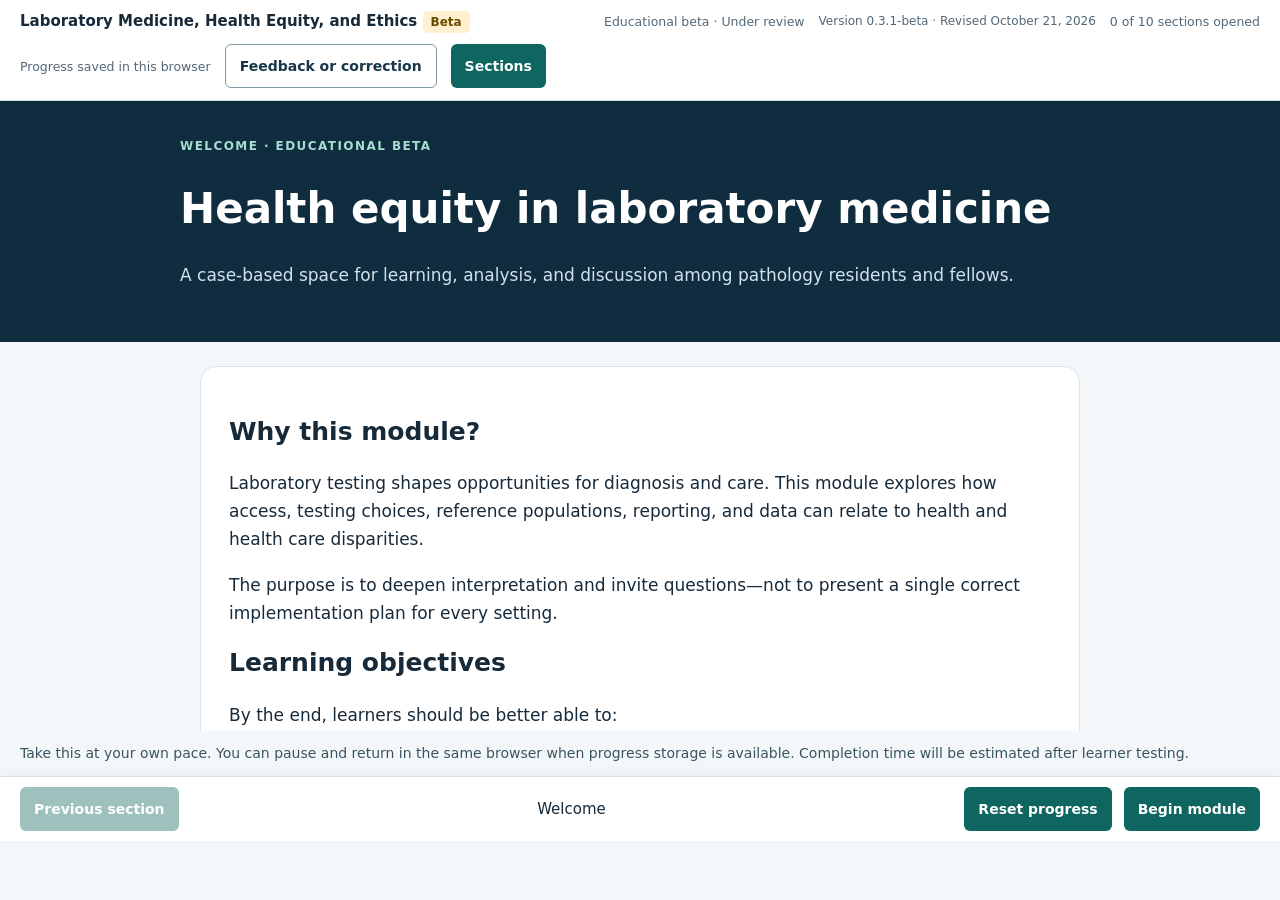
==== commit b01f55d5: "Explain all incorrect answer options across the 23 module questions" ====
--- a/preview/index.html
+++ b/preview/index.html
@@ -1,7 +1,7 @@
 <!doctype html><html lang="en"><meta charset="utf-8"><meta name="viewport" content="width=device-width,initial-scale=1"><title>Laboratory medicine · Health equity module · Educational beta</title><style>*{box-sizing:border-box}body{margin:0;background:#f4f7fa;color:#172a3a;font:15px system-ui,sans-serif}.bar{display:flex;align-items:center;gap:14px;padding:12px 20px;background:white;border-bottom:1px solid #d3e0e6;flex-wrap:wrap}.bar strong{margin-right:auto}button{background:#0f655f;color:white;border:0;border-radius:6px;padding:10px 14px;font:600 14px system-ui;cursor:pointer}button:disabled{opacity:.4}button:focus-visible{outline:3px solid #c48513;outline-offset:2px}#menu{padding:16px;display:grid;grid-template-columns:repeat(auto-fit,minmax(190px,1fr));gap:8px;background:#eaf2f5}#menu button{background:white;color:#173749;border:1px solid #c5d2db;text-align:left}#menu button[aria-current=page]{background:#0f655f;color:white}iframe{display:block;width:100%;height:calc(100vh - 120px);border:0;background:#f4f7fa}.bottom{display:flex;flex-wrap:wrap;justify-content:space-between;align-items:center;gap:12px;padding:10px 20px;background:white;border-top:1px solid #d3e0e6}[hidden]{display:none!important}small{color:#526879}dialog{max-width:440px;border:1px solid #c5d2db;border-radius:12px;padding:24px}dialog::backdrop{background:#102d4077}@media(max-width:600px){iframe{height:calc(100vh - 160px)}.bar{padding:10px}.bottom{padding:10px}}
 :root{color-scheme:light}a{color:#006879}button,input,summary,a{touch-action:manipulation}button,input{min-height:44px}button:focus-visible,a:focus-visible,input:focus-visible,summary:focus-visible{outline:3px solid #9b5c00;outline-offset:3px}.skip-link{position:absolute;left:12px;top:-100px;background:white;padding:12px;z-index:5}.skip-link:focus{top:12px}.bar a{font-size:14px}.release{font-size:12px;color:#526879}.learning-card{max-width:920px;margin:20px auto;padding:24px;background:white;border:1px solid #d3e0e6;border-radius:12px;line-height:1.6}.learning-card h1,.learning-card h2{line-height:1.2}.actions{display:flex;flex-wrap:wrap;gap:10px;margin:16px 0}.secondary{background:white;color:#173749;border:1px solid #8297a4}.completion-message{background:#e6f5ee;border-left:4px solid #0f655f;padding:18px;border-radius:8px}.completion-message h3{margin-top:0}.name-label{display:block;margin:14px 0 6px}input[type=text]{width:min(100%,420px);font:inherit;padding:10px;border:1px solid #8297a4;border-radius:6px}.reading-note{font-size:14px;color:#395460}dialog{max-width:min(560px,calc(100vw - 32px));max-height:85vh;overflow:auto}#frames:focus{outline:3px solid #9b5c00;outline-offset:-3px}#score-sections p{margin:12px 0}#score-sections button{min-width:190px;text-align:left}.bar{position:relative}iframe{height:70vh;min-height:360px}.bottom{position:static;box-shadow:0 -3px 12px #102d400c}.bottom #position{flex:1;text-align:center}.version-note{margin:12px 20px;line-height:1.5}@media(max-width:600px){.learning-card{margin:12px;padding:18px}.bar{gap:8px}.bar strong{flex-basis:100%}.bottom{gap:8px}.bottom #position{order:-1;flex-basis:100%}#previous,#next{flex:1}iframe{height:65vh}.actions button{flex:1;min-width:160px}}@media(prefers-reduced-motion:reduce){*,*::before,*::after{scroll-behavior:auto!important;animation:none!important;transition:none!important}}
-</style><a class="skip-link" href="#frames">Skip to module content</a><div class="bar"><strong>Laboratory Medicine, Health Equity, and Ethics <span style="font-size:12px;background:#fff0cf;color:#694b00;padding:4px 8px;border-radius:5px">Beta</span></strong><small>Educational beta · Under review</small><span class="release" id="release-label"></span><small id="visited"></small><small id="storage-status" role="status"></small><button id="feedback-open" class="secondary" type="button">Feedback or correction</button><button id="toggle" type="button" aria-expanded="false" aria-controls="menu">Sections</button></div><nav id="menu" hidden aria-label="Module sections"></nav><section id="score-summary" class="learning-card" hidden aria-labelledby="score-heading"><h1 id="closing-heading" tabindex="-1">Review and celebrate your learning</h1><p>You can revisit any section, leave questions unanswered, or finish here. Your practice score does not determine participation.</p><h2 id="score-heading">Your learning summary</h2><p id="score-total" role="status"></p><details><summary>Review scores by section</summary><div id="score-sections"></div></details><p><small>Based on your latest submitted answer to each multiple-choice question; changing a selection alone does not change the score. Skipped and unsubmitted questions are reported as unanswered. Matching and reflections are unscored. Revisions after reading explanations count here, so this is a practice summary, not a validated competency assessment. No passing threshold or comparison percentile is assigned; there is no collected learner comparison dataset. Answers stay in this browser.</small></p></section><section id="completion-card" class="learning-card" hidden aria-labelledby="completion-heading"><h2 id="completion-heading">Recognize your participation</h2><p>When you have finished reviewing the material you intended to explore, mark your participation below. This is self-reported; no minimum score or survey response is required.</p><button id="mark-complete" type="button">I have finished reviewing the module</button><div id="completion-message" class="completion-message" hidden role="status"><h3>Thank you for exploring equitable laboratory practice!</h3><p id="completion-date"></p><p>You have made time to consider how testing choices shape opportunities for care. You can keep exploring or save an acknowledgment of your participation.</p></div><div id="acknowledgment-options" hidden><label class="name-label" for="participant-name">Name on acknowledgment <span>(optional)</span></label><input id="participant-name" type="text" maxlength="100" autocomplete="off" aria-describedby="name-note"><p id="name-note" class="reading-note">Your name is used only to create the acknowledgment in this browser. It is not saved with your progress or sent anywhere.</p><div class="actions"><button id="download-acknowledgment" type="button">Download acknowledgment (HTML)</button><button id="print-acknowledgment" class="secondary" type="button">Print or save as PDF</button></div><p class="reading-note">Acknowledges self-reported participation in this educational module. It does not confer CME credit or certify clinical competency.</p><p id="acknowledgment-status" role="status"></p></div></section><main id="frames" tabindex="-1" aria-label="Module content"></main><p class="version-note reading-note">Take this at your own pace. You can pause and return in the same browser when progress storage is available. Completion time will be estimated after learner testing.</p><footer class="bottom"><button id="previous">Previous section</button><span id="position" aria-live="polite"></span><button id="reset" type="button">Reset progress</button><button id="next">Next section</button></footer><dialog id="reset-dialog" aria-labelledby="reset-heading"><h2 id="reset-heading">Reset your progress?</h2><p>This clears your saved answers and section progress in this browser.</p><button id="cancel-reset" type="button">Keep progress</button> <button id="confirm-reset" type="button">Reset progress</button></dialog><dialog id="feedback-dialog" aria-labelledby="feedback-heading"><h2 id="feedback-heading">Feedback and corrections</h2><p>Tell us which section or question needs attention, what was unclear or incorrect, and what you suggest changing. A supporting source is helpful.</p><p id="feedback-context"></p><p><a id="feedback-github" href="https://github.com/inimed25/laboratory-medicine-health-equity-ethics/issues/new" target="_blank" rel="noopener">Open a GitHub feedback issue</a> (GitHub account required).</p><p>GitHub issues are public. Do not include patient information, names, or private details.</p><p>If you do not use GitHub, download a feedback template to share with the person who provided this module. Downloading does not send feedback.</p><div class="actions"><button id="download-feedback" class="secondary" type="button">Download feedback template</button><button id="feedback-close" type="button">Close</button></div></dialog><script>window.moduleRelease={"version": "0.3.0-beta", "revised": "2026-10-21", "revisedLabel": "October 21, 2026"};
-const sections=[{"label": "Welcome", "html": "<!doctype html><html lang=\"en\" data-section=\"0\" data-revision=\"9ed717946f8e\"><meta charset=\"utf-8\"><meta name=\"viewport\" content=\"width=device-width,initial-scale=1\"><title>Welcome · Health equity in laboratory medicine<\/title><style>*{box-sizing:border-box}body{margin:0;background:#f4f7fa;color:#172a3a;font:17px/1.65 system-ui,sans-serif}header{background:#102d40;color:white;padding:36px max(24px,calc((100vw - 920px)/2))}header p{color:#d1e2eb}h1{font-size:clamp(28px,4vw,42px);line-height:1.15}h2{font-size:25px;line-height:1.3}main{max-width:920px;margin:24px auto;padding:0 20px 30px}.card{background:white;border:1px solid #dbe3e9;border-radius:16px;padding:28px;margin:20px 0}.eyebrow{font-size:12px;letter-spacing:.12em;text-transform:uppercase;color:#a7dcd1;font-weight:750}li{margin:10px 0}.note{border-left:4px solid #0f655f;padding-left:18px}small{font-size:14px;color:#526879}@media(max-width:600px){header{padding:28px 20px}.card{padding:20px}}/* Shared accessibility and narrow-screen behavior. */\n:root{color-scheme:light}html{scroll-behavior:smooth}body{overflow-wrap:anywhere}button,summary,input,select,a{touch-action:manipulation}button,summary,select{min-height:44px}button:focus-visible,a:focus-visible,input:focus-visible,select:focus-visible,summary:focus-visible,[tabindex=\"-1\"]:focus-visible{outline:3px solid #9b5c00;outline-offset:3px}summary{padding:6px 0}.table-wrap{max-width:100%;overflow:auto}.table-wrap:focus-visible{outline:3px solid #9b5c00;outline-offset:3px}th,td{overflow-wrap:normal}table{min-width:420px}input[type=radio]{flex-shrink:0;width:18px;height:18px}.sr{white-space:nowrap}.module-version{font-size:13px;color:#526879;margin:24px 0}.tabs button{min-height:44px}@media(max-width:600px){header{overflow-wrap:normal}.question label{padding:12px;gap:10px}button{margin-top:6px}.skip-question{margin-left:6px}.panel,.card{min-width:0}.nav{gap:10px;flex-wrap:wrap}.nav span{min-width:90px}.table-wrap{font-size:14px}th,td{padding:10px}.answer-sources ul{padding-left:18px}}@media(prefers-reduced-motion:reduce){html{scroll-behavior:auto}*,*::before,*::after{scroll-behavior:auto!important;animation:none!important;transition:none!important}}\n<\/style><header><div class=\"eyebrow\">Welcome · Educational beta<\/div><h1>Health equity in laboratory medicine<\/h1><p>A case-based space for learning, analysis, and discussion among pathology residents and fellows.<\/p><\/header><main><section class=\"card\"><h2>Why this module?<\/h2><p>Laboratory testing shapes opportunities for diagnosis and care. This module explores how access, testing choices, reference populations, reporting, and data can relate to health and health care disparities.<\/p><p>The purpose is to deepen interpretation and invite questions—not to present a single correct implementation plan for every setting.<\/p><h2>Learning objectives<\/h2><p>By the end, learners should be better able to:<\/p><ul><li>Distinguish health disparities, health care disparities, health inequity, and social determinants of health.<\/li><li>Recognize how laboratory workflows and testing decisions can create or reinforce unequal opportunities for care.<\/li><li>Interpret case findings alongside published evidence, including what each does and does not establish.<\/li><li>Discuss how pathologists can help clinicians understand test utility, limitations, and the implications of laboratory data.<\/li><\/ul><\/section><section class=\"card\"><h2>About the author and AI assistance<\/h2><p>This module was developed by a clinical pathology resident exploring how laboratory medicine relates to health equity. It is a learning project intended to support critical analysis, discussion, and further inquiry. Feedback from learners and colleagues is welcome.<\/p><p>AI tools assisted with drafting, editing, organizing the material, and building the site. The content may contain errors or omissions; references are provided so readers can explore the evidence and evaluate the interpretations.<\/p><h2>Understanding the cases and evidence<\/h2><p>Cases, patients, local workflows, and numerical examples are fictional unless explicitly identified as published findings with a citation.<\/p><p>Explanations draw on studies, professional guidance, and conceptual sources. References support the accompanying claims, rather than every detail of a fictional scenario. Findings should be understood within the populations and settings studied.<\/p><p>Corresponding references appear in answer explanations and case evidence notes, with optional further reading at the end.<\/p><p class=\"note\">This educational beta does not replace current guidance or patient-specific professional judgment. Corrections, alternative interpretations, and thoughtful critique are welcome. <a href=\"https://github.com/inimed25/laboratory-medicine-health-equity-ethics/issues/new?title=Module%20feedback\" target=\"_blank\" rel=\"noopener\">Send feedback or report a correction on GitHub<\/a> (GitHub account required). Include the section and question, the issue, and a supporting source if available. This is a public issue tracker; do not include patient information or private details.<\/p><\/section><section class=\"card\"><h2>Using the module<\/h2><p><strong>Take this at your own pace.<\/strong> You can pause and return in the same browser when storage is available. Clearing browser data or switching devices does not carry progress with you. If storage is blocked, progress lasts only for the current visit. Completion time will be estimated after learner testing.<\/p><p>Choose an answer, reveal the explanation, and explore the evidence. There is no timer or passing score. The Sections menu lets you move between topics; progress and answers are saved in this browser when storage is available. Use “Reset progress” to clear them. No answers are sent to a server. A learning summary in the closing section shows your latest submitted answers, with unanswered questions reported separately. Matching and reflections are unscored. This is a practice summary, not a validated competency assessment or comparison with other learners.<\/p><p><strong>Select “Begin module” below to start.<\/strong><\/p><p>The closing section offers a participation acknowledgment after you confirm that you have finished reviewing the module. It is independent of your practice score. Use “Feedback or correction” at the top of the page to report a problem or download a feedback template.<\/p><small>Version 0.3.0-beta · Revised October 21, 2026.<\/small><\/section><\/main><script>// Supply names, semantics and focus after a staged interaction.\n(() => {\n  document.querySelectorAll('th').forEach(th => { if (!th.hasAttribute('scope')) th.scope = 'col'; });\n  document.querySelectorAll('.table-wrap').forEach((el, i) => {\n    el.tabIndex = 0; el.setAttribute('role', 'region');\n    el.setAttribute('aria-label', `Case table ${i + 1}; scroll horizontally if needed`);\n  });\n  document.querySelectorAll('.question').forEach((form, i) => {\n    const heading = form.querySelector('h3');\n    if (heading) { heading.id ||= `question-heading-${i + 1}`; form.setAttribute('aria-labelledby', heading.id); }\n    const legend = form.querySelector('legend');\n    const stem = form.querySelector('h3 + p');\n    if (legend && stem) legend.textContent = stem.textContent + ' Choose one answer.';\n  });\n  document.querySelectorAll('.feedback,.match-feedback').forEach(el => {\n    el.setAttribute('role', 'status'); el.setAttribute('aria-live', 'polite');\n  });\n  const main = document.querySelector('main');\n  if (main && parent.moduleRelease) {\n    const note = document.createElement('p'); note.className = 'module-version';\n    note.textContent = `Version ${parent.moduleRelease.version} · Revised ${parent.moduleRelease.revisedLabel}`;\n    main.appendChild(note);\n  }\n  document.addEventListener('click', event => {\n    const button = event.target.closest('button');\n    if (!button || !(button.matches('.skip-question,.continue,#reveal,#follow') || button.dataset.next)) return;\n    // Existing handlers reveal the next stage before the bubbling event arrives.\n    // Prefer the newly available stage or the next visible question after this form.\n    requestAnimationFrame(() => {\n      if (document.activeElement !== button && document.activeElement !== document.body && !button.hidden) return;\n      let candidates = [...document.querySelectorAll('h2,h3,button')].filter(el=>el.getClientRects().length && (button.compareDocumentPosition(el) & Node.DOCUMENT_POSITION_FOLLOWING));\n      const next = candidates.find(el=>el.matches('h2,h3')) || candidates[0];\n      if (next) { if (!next.matches('button')) next.tabIndex = -1; next.focus({preventScroll:true}); }\n    });\n  });\n})();\n<\/script><script>// Runs inside each same-origin section frame after its interaction handlers.\n(() => {\n  const generation = parent.moduleGeneration;\n  const section = Number(document.documentElement.dataset.section);\n  const elements = [...document.querySelectorAll('body *')];\n  const controls = [...document.querySelectorAll('input, select')];\n  const forms = [...document.querySelectorAll('form')];\n  let restoring = true;\n  const saved = parent.readSection(section);\n  const submittedChoices = [...(saved?.submittedChoices || [])];\n  if (saved) {\n    controls.forEach((el, i) => {\n      const value = saved.controls?.[i];\n      if (!value) return;\n      if (el.type === 'radio' || el.type === 'checkbox') el.checked = !!value.checked;\n      else el.value = value.value;\n    });\n    forms.forEach((form, i) => {\n      if (saved.submitted?.[i]) {\n        const choice = [...form.querySelectorAll('input')].find(el => el.value === submittedChoices[i]);\n        if (choice) choice.checked = true;\n        form.requestSubmit();\n      }\n    });\n    // Preserve a changed but unsubmitted selection without rescoring it.\n    controls.forEach((el, i) => {\n      if ((el.type === 'radio' || el.type === 'checkbox') && saved.controls?.[i]) el.checked = !!saved.controls[i].checked;\n    });\n    if (section === 1 && Number.isInteger(saved.beat)) show(saved.beat);\n    // Reapply the revealed stages after regenerating answer/matching feedback.\n    elements.forEach((el, i) => {\n      if (saved.revision === document.documentElement.dataset.revision && Array.isArray(saved.hidden)) el.hidden = !!saved.hidden[i];\n      if (saved.revision === document.documentElement.dataset.revision && el.tagName === 'DETAILS') el.open = !!saved.open?.[i];\n    });\n    requestAnimationFrame(() => window.scrollTo(0, saved.scroll || 0));\n  }\n  restoring = false;\n  function save() {\n    if (restoring) return;\n    parent.saveSection(section, {\n      revision: document.documentElement.dataset.revision,\n      controls: controls.map(el => ({ value: el.value, checked: el.checked })),\n      submittedChoices,\n      results: forms.map(form => form.matches('[data-key]') ? (form.dataset.result || null) : null),\n      submitted: forms.map(form => !!form.dataset.result || !!form.querySelector('.match-feedback:not([hidden])')),\n      hidden: elements.map(el => el.hidden),\n      open: elements.map(el => el.tagName === 'DETAILS' && el.open),\n      beat: section === 1 ? current : undefined,\n      scroll: window.scrollY\n    }, generation);\n  }\n  let timer;\n  function queueSave() { clearTimeout(timer); timer = setTimeout(save, 80); }\n  document.addEventListener('change', queueSave);\n  document.addEventListener('click', queueSave);\n  document.addEventListener('submit', event => {\n    const i = forms.indexOf(event.target);\n    const choice = event.target.querySelector('input:checked');\n    if (i >= 0 && choice && event.target.dataset.result) submittedChoices[i] = choice.value;\n    queueSave();\n  });\n  document.addEventListener('toggle', queueSave, true);\n  window.addEventListener('scroll', queueSave, { passive: true });\n  window.addEventListener('pagehide', save);\n  // Flush before the parent hides the frame, including very recent input.\n  window.saveModuleProgress = save;\n})();\n<\/script><\/html>"}, {"label": "1 · Foundations", "html": "<!doctype html><html lang=\"en\" data-section=\"1\" data-revision=\"01d852930f74\"><meta charset=\"utf-8\"><meta name=\"viewport\" content=\"width=device-width,initial-scale=1\"><title>Health equity · Foundations · Educational beta<\/title><style>*{box-sizing:border-box}body{margin:0;background:#f4f7fa;color:#172a3a;font:17px/1.65 system-ui,sans-serif}header{background:#102d40;color:white;padding:36px max(24px,calc((100vw - 920px)/2))}header p{color:#d1e2eb;max-width:760px;margin:8px 0}.eyebrow{font-size:12px;font-weight:750;letter-spacing:.12em;text-transform:uppercase;color:#35716f}header .eyebrow{color:#a7dcd1}h1{font-size:clamp(28px,4vw,42px);line-height:1.15;margin:12px 0}h2{font-size:29px;line-height:1.25}h3{font-size:21px}main{max-width:920px;margin:24px auto;padding:0 20px}.tabs{display:flex;gap:8px;flex-wrap:wrap;margin:22px 0}.tabs button{background:white;color:#173749;border:1px solid #c5d2db}.tabs button[aria-current=true]{background:#0f655f;color:white;border-color:#0f655f}.panel{background:white;border:1px solid #dbe3e9;border-radius:16px;padding:32px;box-shadow:0 8px 30px #112d4008}p{margin:14px 0}a{color:#006f80}table{border-collapse:collapse;width:100%;font-size:15px}th,td{padding:14px;border-bottom:1px solid #dce5eb;text-align:left}th{background:#eaf3f4}.table-wrap{overflow:auto;margin:20px 0}.question{border-top:2px solid #c6e0db;margin-top:30px;padding-top:16px}fieldset{border:0;padding:0;margin:18px 0}label{display:flex;align-items:flex-start;gap:12px;padding:14px;margin:9px 0;background:#f5f8fa;border:1px solid #d5e0e6;border-radius:8px;cursor:pointer}input{margin-top:7px;accent-color:#0f655f}label:has(input:checked){background:#e5f3ef;border-color:#0f655f}button{background:#0f655f;color:white;border:0;border-radius:7px;padding:12px 18px;font:650 15px system-ui;cursor:pointer}button:disabled{opacity:.45;cursor:default}button:focus-visible,select:focus-visible,a:focus-visible{outline:3px solid #c48513;outline-offset:3px}.feedback,.match-feedback{background:#edf6f2;border-left:4px solid #0f655f;padding:16px 20px;margin:20px 0}.verdict{font-weight:700}details{margin:20px 0;padding:14px 18px;background:#f0f5f8;border-radius:8px}summary{cursor:pointer;font-weight:650}select{display:block;width:100%;padding:12px;font:inherit;border:1px solid #bcced8;border-radius:7px}.match label{background:none;border:0;padding:0;margin:20px 0 6px}.nav{display:flex;justify-content:space-between;align-items:center;margin:22px 0}.sr{position:absolute;width:1px;height:1px;overflow:hidden;clip:rect(0,0,0,0)}[hidden]{display:none!important}.footer{font-size:13px;color:#526879}@media(max-width:600px){.panel{padding:20px}header{padding:28px 20px}}.answer-sources{margin-top:18px;padding-top:12px;border-top:1px solid #b9d4cc}.answer-sources ul{padding-left:22px}.answer-sources small{font-size:14px;line-height:1.55}.feedback[data-result=\"incorrect\"]{background:#fff1f0;border-left-color:#b42318;color:#8f1d16}.feedback[data-result=\"incorrect\"] a{color:#8f1d16}.feedback[data-result=\"incorrect\"] .verdict{color:#b42318;font-weight:700}form[data-result=\"incorrect\"] label:has(input:checked){background:#fff1f0;border-color:#b42318;color:#8f1d16}form[data-result=\"incorrect\"] input:checked{accent-color:#b42318}.skip-question{margin-left:10px;background:#fff;color:#395460;border:1px solid #9eb2bf}.skip-question:hover{background:#edf3f6}.feedback[data-result=\"incorrect\"]{background:#fff8dc;border-left-color:#b8860b;color:#694c0a}.feedback[data-result=\"incorrect\"] a{color:#694c0a}.feedback[data-result=\"incorrect\"] .verdict{color:#694c0a}form[data-result=\"incorrect\"] label:has(input:checked){background:#fff8dc;border-color:#b8860b;color:#694c0a}form[data-result=\"incorrect\"] input:checked{accent-color:#b8860b}/* Shared accessibility and narrow-screen behavior. */\n:root{color-scheme:light}html{scroll-behavior:smooth}body{overflow-wrap:anywhere}button,summary,input,select,a{touch-action:manipulation}button,summary,select{min-height:44px}button:focus-visible,a:focus-visible,input:focus-visible,select:focus-visible,summary:focus-visible,[tabindex=\"-1\"]:focus-visible{outline:3px solid #9b5c00;outline-offset:3px}summary{padding:6px 0}.table-wrap{max-width:100%;overflow:auto}.table-wrap:focus-visible{outline:3px solid #9b5c00;outline-offset:3px}th,td{overflow-wrap:normal}table{min-width:420px}input[type=radio]{flex-shrink:0;width:18px;height:18px}.sr{white-space:nowrap}.module-version{font-size:13px;color:#526879;margin:24px 0}.tabs button{min-height:44px}@media(max-width:600px){header{overflow-wrap:normal}.question label{padding:12px;gap:10px}button{margin-top:6px}.skip-question{margin-left:6px}.panel,.card{min-width:0}.nav{gap:10px;flex-wrap:wrap}.nav span{min-width:90px}.table-wrap{font-size:14px}th,td{padding:10px}.answer-sources ul{padding-left:18px}}@media(prefers-reduced-motion:reduce){html{scroll-behavior:auto}*,*::before,*::after{scroll-behavior:auto!important;animation:none!important;transition:none!important}}\n<\/style><header><div class=\"eyebrow\">Laboratory medicine · Section 1 · Educational beta<\/div><h1>From health disparities<br>to health equity<\/h1><p>Explore what laboratory data reveal, what they leave out, and where pathologists can contribute.<\/p><\/header><main><nav class=\"tabs\" aria-label=\"Foundation beats\"><button type=\"button\" aria-current=\"true\">1. Observe<\/button><button type=\"button\" aria-current=\"false\">2. Define<\/button><button type=\"button\" aria-current=\"false\">3. Trace<\/button><button type=\"button\" aria-current=\"false\">4. Interpret<\/button><button type=\"button\" aria-current=\"false\">5. Contribute<\/button><\/nav><section class=\"panel\" id=\"beat0\" ><div class=\"eyebrow\">Beat 1 of 5<\/div><h2>What did we observe?<\/h2><p>During a laboratory quality review, your team examines completion of outpatient fecal immunochemical testing (FIT), a stool-based colorectal cancer screening test, after a kit is ordered.<\/p>\n<div class=\"table-wrap\"><table><tr><th>Patient population<\/th><th>FIT completed<\/th><\/tr><tr><td>Patients living in neighborhoods with lower area-level socioeconomic deprivation<\/td><td>82%<\/td><\/tr><tr><td>Patients living in neighborhoods with higher area-level socioeconomic deprivation<\/td><td>64%<\/td><\/tr><\/table><\/div>\n<p><strong>Illustrative fictional data.<\/strong> The difference persists across several months.<\/p>\n<form class=\"question\" data-key=\"A\"><h3>Question 1<\/h3><p>Which interpretation is best supported by the FIT completion data?<\/p><fieldset><legend class=\"sr\">Choose an answer<\/legend><label><input type=\"radio\" name=\"q1\" value=\"A\"><span><b>A<\/b> The groups differ in completion of a health care process; the data do not establish the cause or subsequent health outcomes.<\/span><\/label><label><input type=\"radio\" name=\"q1\" value=\"B\"><span><b>B<\/b> Patients in higher-deprivation neighborhoods are more likely to develop colorectal cancer.<\/span><\/label><label><input type=\"radio\" name=\"q1\" value=\"C\"><span><b>C<\/b> Patients in higher-deprivation neighborhoods have less opportunity to complete screening.<\/span><\/label><label><input type=\"radio\" name=\"q1\" value=\"D\"><span><b>D<\/b> The clinics serving higher-deprivation neighborhoods provide lower-quality care.<\/span><\/label><\/fieldset><button type=\"submit\">Reveal explanation<\/button><div class=\"feedback\" hidden><p class=\"verdict\"><\/p><p><strong>Best answer: A.<\/strong> The dashboard measures completion of a health care process, not cancer outcomes or the reasons for the gap. This pattern is a useful starting point for investigation.<\/p><details class=\"answer-sources\"><summary>Evidence and limitations<\/summary><ul><li><a href=\"https://www.nimhd.nih.gov/about/what-are-health-disparities\" target=\"_blank\" rel=\"noopener\">NIMHD — What Are Health Disparities?<\/a><\/li><li><a href=\"https://www.who.int/health-topics/health-equity\" target=\"_blank\" rel=\"noopener\">WHO — Health equity<\/a><\/li><li><a href=\"https://www.who.int/news-room/fact-sheets/detail/social-determinants-of-health\" target=\"_blank\" rel=\"noopener\">WHO — Social determinants of health<\/a><\/li><\/ul><p><small>Conceptual sources support the interpretation; the FIT data and local observations are fictional teaching examples.<\/small><\/p><\/details><\/div><\/form><\/section><section class=\"panel\" id=\"beat1\" hidden><div class=\"eyebrow\">Beat 2 of 5<\/div><h2>Where does laboratory care fit?<\/h2><p>Health and health care disparities are documented across populations and settings. Laboratory medicine is part of the care pathway in which these disparities can arise: who is offered testing, whether collection and return are feasible, and how results are interpreted and followed up.<\/p>\n<p>The FIT dashboard gives us a starting point for understanding a difference in completion. Its importance does not depend on already knowing its full explanation. The central distinction is between identifying a pattern and understanding the processes that contribute to it.<\/p>\n<h3>Match the concept<\/h3>\n<p>Match each statement to <strong>health disparity<\/strong>, <strong>health care disparity<\/strong>, <strong>health inequity<\/strong>, or <strong>social determinants of health<\/strong>. The examples are illustrative, not findings from the FIT dashboard.<\/p>\n<form class=\"match\"><fieldset><legend>Match each statement to its main emphasis<\/legend><label for=\"match0\">Colorectal cancer mortality is higher in one population than another.<\/label><select id=\"match0\" required data-key=\"0\"><option value=\"\">Select a concept<\/option><option value=\"0\">Health disparity<\/option><option value=\"1\">Health care disparity<\/option><option value=\"2\">Health inequity<\/option><option value=\"3\">Social determinants of health<\/option><\/select><label for=\"match1\">Completion of follow-up colonoscopy after a positive FIT is lower in one population than another.<\/label><select id=\"match1\" required data-key=\"1\"><option value=\"\">Select a concept<\/option><option value=\"0\">Health disparity<\/option><option value=\"1\">Health care disparity<\/option><option value=\"2\">Health inequity<\/option><option value=\"3\">Social determinants of health<\/option><\/select><label for=\"match2\">An avoidable difference in health outcomes is understood to reflect unfair conditions.<\/label><select id=\"match2\" required data-key=\"2\"><option value=\"\">Select a concept<\/option><option value=\"0\">Health disparity<\/option><option value=\"1\">Health care disparity<\/option><option value=\"2\">Health inequity<\/option><option value=\"3\">Social determinants of health<\/option><\/select><label for=\"match3\">Housing, working conditions, and access to transportation shape opportunities for health and care.<\/label><select id=\"match3\" required data-key=\"3\"><option value=\"\">Select a concept<\/option><option value=\"0\">Health disparity<\/option><option value=\"1\">Health care disparity<\/option><option value=\"2\">Health inequity<\/option><option value=\"3\">Social determinants of health<\/option><\/select><\/fieldset><button type=\"submit\">Reveal matches<\/button><div class=\"match-feedback\" hidden><\/div><\/form>\n<p>These concepts overlap. Social conditions can contribute to differences in care and health outcomes, and some disparities reflect inequities. Definitions also vary across sources; the matches identify each statement&#x27;s main emphasis.<\/p>\n<p><strong>In the FIT case:<\/strong> Completion is a health care process. The dashboard does not directly measure cancer incidence or mortality. The gap deserves attention while its contributing processes remain uncertain.<\/p>\n<p><strong>Health care equity<\/strong> describes a fair opportunity to access, receive, and benefit from appropriate, high-quality care without unfair barriers.<\/p>\n<form class=\"question\" data-key=\"B\"><h3>Question 2<\/h3><p>Which additional finding would most strengthen the interpretation that the completion gap reflects a health care inequity?<\/p><fieldset><legend class=\"sr\">Choose an answer<\/legend><label><input type=\"radio\" name=\"q2\" value=\"A\"><span><b>A<\/b> Both groups receive the same FIT kit and written instructions.<\/span><\/label><label><input type=\"radio\" name=\"q2\" value=\"B\"><span><b>B<\/b> Patients at lower-completion clinics report that specimen-return options are difficult to use or collection instructions are unclear, and workflow data link those barriers to incomplete testing.<\/span><\/label><label><input type=\"radio\" name=\"q2\" value=\"C\"><span><b>C<\/b> The gap remains similar when the dashboard is repeated the following year.<\/span><\/label><label><input type=\"radio\" name=\"q2\" value=\"D\"><span><b>D<\/b> FIT results have comparable analytical accuracy in both groups.<\/span><\/label><\/fieldset><button type=\"submit\">Reveal explanation<\/button><div class=\"feedback\" hidden><p class=\"verdict\"><\/p><p><strong>Best answer: B.<\/strong> The finding connects incomplete testing to barriers in collection and return. It strengthens the interpretation of inequity by examining how the service fits patients’ needs, rather than assuming a limitation of a population. It does not explain every incomplete test.<\/p><details class=\"answer-sources\"><summary>Evidence and limitations<\/summary><ul><li><a href=\"https://www.nimhd.nih.gov/about/what-are-health-disparities\" target=\"_blank\" rel=\"noopener\">NIMHD — What Are Health Disparities?<\/a><\/li><li><a href=\"https://www.who.int/health-topics/health-equity\" target=\"_blank\" rel=\"noopener\">WHO — Health equity<\/a><\/li><li><a href=\"https://www.who.int/news-room/fact-sheets/detail/social-determinants-of-health\" target=\"_blank\" rel=\"noopener\">WHO — Social determinants of health<\/a><\/li><\/ul><p><small>Conceptual sources support the interpretation; the FIT data and local observations are fictional teaching examples.<\/small><\/p><\/details><\/div><\/form>\n<details><summary>Evidence and definitions<\/summary><p>Conceptual sources: <a href=\"https://www.nimhd.nih.gov/about/what-are-health-disparities\" target=\"_blank\" rel=\"noopener\">NIMHD — What Are Health Disparities?<\/a> (2026), <a href=\"https://www.who.int/health-topics/health-equity\" target=\"_blank\" rel=\"noopener\">WHO — Health equity<\/a>, and <a href=\"https://www.who.int/news-room/fact-sheets/detail/social-determinants-of-health\" target=\"_blank\" rel=\"noopener\">WHO — Social determinants of health<\/a> (2025). The matching activity uses working distinctions for this lesson, rather than claiming that every source separates these terms identically. NIMHD also includes differences in care among its disparity measures.<\/p><\/details><\/section><section class=\"panel\" id=\"beat2\" hidden><div class=\"eyebrow\">Beat 3 of 5<\/div><h2>What happened before and after the specimen?<\/h2><p>A valid result depends on more than an assay working correctly. For FIT, a patient needs an opportunity to access screening, receive an offer or order, obtain a kit, collect and return a specimen, and receive appropriate interpretation and follow-up.<\/p>\n<p>Social determinants of health are the conditions in which people live, learn, work, and age, together with broader forces shaping those conditions. Structural determinants include institutional, economic, and policy arrangements shaping those opportunities.<\/p>\n<p>In this fictional case, clinic hours, collection instructions, return options, or missing outside-system testing are possible explanations. None has been demonstrated by the opening dashboard.<\/p>\n<details>\n<summary>What else can shape the diagnostic journey?<\/summary>\n<p>Relevant conditions may include insurance coverage and cost, preferred language and available language services, disability and accessibility, housing, working conditions and paid leave, caregiving, digital access, and availability of clinical services. Institutional policies and broader financing or eligibility rules can shape these conditions. Incarceration and immigration-related policies may also affect access and continuity of care.<\/p>\n<p>These are possible influences, not assumptions about an individual or explanations established by a demographic category. Their relevance depends on the patient, setting, and diagnostic pathway.<\/p>\n<\/details>\n<p><strong>Optional reflection:<\/strong> Where could a patient leave this pathway without ever appearing among the specimens received by the laboratory?<\/p>\n<p><strong>Discussion:<\/strong> Before an order, before obtaining a kit, or before specimen return. A dataset of received specimens cannot describe everyone who might have benefited from testing.<\/p><\/section><section class=\"panel\" id=\"beat3\" hidden><div class=\"eyebrow\">Beat 4 of 5<\/div><h2>What does the category leave out?<\/h2><p>The 64% completion rate describes a group, not every person in it. An area-level deprivation measure does not establish an individual patient&#x27;s income, circumstances, understanding, or behavior. People within the category may have very different experiences.<\/p>\n<form class=\"question\" data-key=\"A\"><h3>Question 3<\/h3><p>A patient&#x27;s address falls within the higher-deprivation category. How should the team use this information when discussing FIT completion?<\/p><fieldset><legend class=\"sr\">Choose an answer<\/legend><label><input type=\"radio\" name=\"q3\" value=\"A\"><span><b>A<\/b> Use the group pattern to guide inquiry, and ask the patient which collection or return arrangements work for them.<\/span><\/label><label><input type=\"radio\" name=\"q3\" value=\"B\"><span><b>B<\/b> Offer the support package associated with that category before asking about individual barriers.<\/span><\/label><label><input type=\"radio\" name=\"q3\" value=\"C\"><span><b>C<\/b> Use the category to prioritize reminders, and infer that people who do not respond have similar return barriers.<\/span><\/label><label><input type=\"radio\" name=\"q3\" value=\"D\"><span><b>D<\/b> Exclude neighborhood information from the service review because it cannot establish an individual explanation.<\/span><\/label><\/fieldset><button type=\"submit\">Reveal explanation<\/button><div class=\"feedback\" hidden><p class=\"verdict\"><\/p><p><strong>Best answer: A.<\/strong> Area-level patterns can help identify where to investigate and offer support. They do not identify an individual patient&#x27;s circumstances or preferences. Asking about the actual pathway preserves the usefulness of population data without treating a category as a personal explanation.<\/p><details class=\"answer-sources\"><summary>Evidence and limitations<\/summary><ul><li><a href=\"https://www.nimhd.nih.gov/about/what-are-health-disparities\" target=\"_blank\" rel=\"noopener\">NIMHD — What Are Health Disparities?<\/a><\/li><li><a href=\"https://www.who.int/health-topics/health-equity\" target=\"_blank\" rel=\"noopener\">WHO — Health equity<\/a><\/li><li><a href=\"https://www.who.int/news-room/fact-sheets/detail/social-determinants-of-health\" target=\"_blank\" rel=\"noopener\">WHO — Social determinants of health<\/a><\/li><\/ul><p><small>Conceptual sources support the interpretation; the FIT data and local observations are fictional teaching examples.<\/small><\/p><\/details><\/div><\/form><\/section><section class=\"panel\" id=\"beat4\" hidden><div class=\"eyebrow\">Beat 5 of 5<\/div><h2>What can the pathologist contribute?<\/h2><p>The laboratory can perform FIT accurately while some people never obtain or return a kit, or never receive follow-up after a result. Laboratory teams contribute knowledge about how testing is designed, performed, and reported. Their authority and opportunities to contribute vary by setting.<\/p>\n<div class=\"table-wrap\"><table><tr><th>Relationship to the issue<\/th><th>Examples<\/th><\/tr><tr><td>Direct responsibility within the laboratory<\/td><td>Specimen acceptance criteria, assay performance, and reporting design<\/td><\/tr><tr><td>Influence through shared workflows<\/td><td>Collection instructions, specimen-return arrangements, and ordering pathways<\/td><\/tr><tr><td>Contribution through partnership<\/td><td>Discussions with clinical teams, patients, informatics colleagues, and community partners about access and follow-up<\/td><\/tr><\/table><\/div>\n<p>These roles can overlap. Collection instructions, for example, may be managed by the laboratory in one setting and jointly with clinical services in another.<\/p>\n<h3>Evidence across settings<\/h3>\n<p>Published findings can identify questions worth asking locally, but patient populations, resources, and workflows may differ between settings. External evidence can inform understanding without establishing that the same mechanism explains a local gap.<\/p>\n<p><strong>Closing reflection:<\/strong> In the FIT pathway, which part could your laboratory directly shape, and which would require collaboration?<\/p>\n<p><strong>Discussion:<\/strong> More than one response may be reasonable. The aim is to connect laboratory expertise with the relevant workflow and partners, rather than assign every access barrier to the laboratory.<\/p>\n<p>The later QI section develops how changes can improve overall performance while disparities persist.<\/p>\n<h3>Things to keep in mind<\/h3>\n<p class=\"item\"><strong>An observed disparity does not establish its cause.<\/strong> Identifying a pattern matters even while its contributing processes remain uncertain.<\/p>\n<p class=\"item\"><strong>A group average does not describe every individual.<\/strong> Circumstances vary within demographic and geographic categories.<\/p>\n<p class=\"item\"><strong>An accurate result is one part of diagnostic care.<\/strong> Access before testing and interpretation and follow-up afterward also shape its value.<\/p>\n<details><summary>Equity glossary<\/summary>\n<p><strong>Health disparity:<\/strong> A population difference in health status or outcomes, interpreted using the source&#x27;s definition; some definitions emphasize disadvantage and some include differences in care.<\/p>\n<p><strong>Health care disparity:<\/strong> A population difference in access to, use of, or quality of care, interpreted using the source&#x27;s definition and relevant context.<\/p>\n<p><strong>Health inequity:<\/strong> A difference understood as unfair or unjust; definitions often also emphasize avoidability or remediability.<\/p>\n<p><strong>Health equity:<\/strong> Fair opportunity to attain health and receive appropriate care without unfair barriers.<\/p>\n<p><strong>Social determinants of health:<\/strong> Conditions and broader forces shaping how people live and their opportunities for health.<\/p>\n<p><strong>Structural determinants:<\/strong> Broader institutional, economic, political, and social arrangements shaping social position and opportunities.<\/p><\/details><\/section><div class=\"nav\"><button id=\"back\" disabled>Previous beat<\/button><span id=\"position\">Beat 1 of 5<\/span><button id=\"next\">Next beat<\/button><\/div><p class=\"footer\">Educational beta · Hypothetical FIT data · No timer or passing score · Progress is saved in this browser when storage is available.<\/p><\/main><script>let current=0;const panels=[...document.querySelectorAll('.panel')],tabs=[...document.querySelectorAll('.tabs button')];function show(i){current=i;panels.forEach((p,n)=>p.hidden=n!==i);tabs.forEach((t,n)=>t.setAttribute('aria-current',n===i));document.querySelector('#back').disabled=i===0;document.querySelector('#next').disabled=i===4;document.querySelector('#position').textContent=`Beat ${i+1} of 5`;panels[i].querySelector('h2').focus();}tabs.forEach((t,i)=>t.onclick=()=>show(i));document.querySelector('#back').onclick=()=>show(current-1);document.querySelector('#next').onclick=()=>show(current+1);document.querySelectorAll('h2').forEach(h=>h.tabIndex=-1);document.querySelectorAll('.question').forEach(f=>f.onsubmit=e=>{e.preventDefault();const choice=f.querySelector('input:checked');if(!choice){f.querySelector('input').focus();return;}const box=f.querySelector('.feedback');box.hidden=false;box.setAttribute('role','status');box.dataset.result=choice.value===f.dataset.key?'correct':'incorrect';f.dataset.result=box.dataset.result;box.querySelector('.verdict').textContent=choice.value===f.dataset.key?'Correct — your answer matches the best-supported interpretation.':'Incorrect — review the best-supported interpretation below.';});document.querySelector('.match').onsubmit=e=>{e.preventDefault();const f=e.currentTarget,box=f.querySelector('.match-feedback');box.hidden=false;box.setAttribute('role','status');const terms=['Health disparity','Health care disparity','Health inequity','Social determinants of health'];const definitions=['A population difference in health status or outcomes.','A population difference in access to, use of, or quality of care.','A health difference understood as unfair or unjust.','Living conditions and broader forces shaping opportunities for health.'];box.innerHTML=[...f.querySelectorAll('select')].map((s,i)=>`<p><strong>${i+1}. ${terms[i]}<\/strong> — ${s.value==i?'Your match agrees.':'Review this distinction.'} ${definitions[i]}<\/p>`).join('');};<\/script><script>document.querySelectorAll('form').forEach(f=>{const b=document.createElement('button');b.type='button';b.className='skip-question';b.textContent='Skip question';f.querySelector('button[type=\"submit\"]')?.insertAdjacentElement('afterend',b);if(!b.isConnected)f.querySelector('button').insertAdjacentElement('afterend',b);b.onclick=()=>{const panel=f.closest('.panel');const index=panels.indexOf(panel);if(index<panels.length-1)show(index+1);};});<\/script><script>// Supply names, semantics and focus after a staged interaction.\n(() => {\n  document.querySelectorAll('th').forEach(th => { if (!th.hasAttribute('scope')) th.scope = 'col'; });\n  document.querySelectorAll('.table-wrap').forEach((el, i) => {\n    el.tabIndex = 0; el.setAttribute('role', 'region');\n    el.setAttribute('aria-label', `Case table ${i + 1}; scroll horizontally if needed`);\n  });\n  document.querySelectorAll('.question').forEach((form, i) => {\n    const heading = form.querySelector('h3');\n    if (heading) { heading.id ||= `question-heading-${i + 1}`; form.setAttribute('aria-labelledby', heading.id); }\n    const legend = form.querySelector('legend');\n    const stem = form.querySelector('h3 + p');\n    if (legend && stem) legend.textContent = stem.textContent + ' Choose one answer.';\n  });\n  document.querySelectorAll('.feedback,.match-feedback').forEach(el => {\n    el.setAttribute('role', 'status'); el.setAttribute('aria-live', 'polite');\n  });\n  const main = document.querySelector('main');\n  if (main && parent.moduleRelease) {\n    const note = document.createElement('p'); note.className = 'module-version';\n    note.textContent = `Version ${parent.moduleRelease.version} · Revised ${parent.moduleRelease.revisedLabel}`;\n    main.appendChild(note);\n  }\n  document.addEventListener('click', event => {\n    const button = event.target.closest('button');\n    if (!button || !(button.matches('.skip-question,.continue,#reveal,#follow') || button.dataset.next)) return;\n    // Existing handlers reveal the next stage before the bubbling event arrives.\n    // Prefer the newly available stage or the next visible question after this form.\n    requestAnimationFrame(() => {\n      if (document.activeElement !== button && document.activeElement !== document.body && !button.hidden) return;\n      let candidates = [...document.querySelectorAll('h2,h3,button')].filter(el=>el.getClientRects().length && (button.compareDocumentPosition(el) & Node.DOCUMENT_POSITION_FOLLOWING));\n      const next = candidates.find(el=>el.matches('h2,h3')) || candidates[0];\n      if (next) { if (!next.matches('button')) next.tabIndex = -1; next.focus({preventScroll:true}); }\n    });\n  });\n})();\n<\/script><script>// Runs inside each same-origin section frame after its interaction handlers.\n(() => {\n  const generation = parent.moduleGeneration;\n  const section = Number(document.documentElement.dataset.section);\n  const elements = [...document.querySelectorAll('body *')];\n  const controls = [...document.querySelectorAll('input, select')];\n  const forms = [...document.querySelectorAll('form')];\n  let restoring = true;\n  const saved = parent.readSection(section);\n  const submittedChoices = [...(saved?.submittedChoices || [])];\n  if (saved) {\n    controls.forEach((el, i) => {\n      const value = saved.controls?.[i];\n      if (!value) return;\n      if (el.type === 'radio' || el.type === 'checkbox') el.checked = !!value.checked;\n      else el.value = value.value;\n    });\n    forms.forEach((form, i) => {\n      if (saved.submitted?.[i]) {\n        const choice = [...form.querySelectorAll('input')].find(el => el.value === submittedChoices[i]);\n        if (choice) choice.checked = true;\n        form.requestSubmit();\n      }\n    });\n    // Preserve a changed but unsubmitted selection without rescoring it.\n    controls.forEach((el, i) => {\n      if ((el.type === 'radio' || el.type === 'checkbox') && saved.controls?.[i]) el.checked = !!saved.controls[i].checked;\n    });\n    if (section === 1 && Number.isInteger(saved.beat)) show(saved.beat);\n    // Reapply the revealed stages after regenerating answer/matching feedback.\n    elements.forEach((el, i) => {\n      if (saved.revision === document.documentElement.dataset.revision && Array.isArray(saved.hidden)) el.hidden = !!saved.hidden[i];\n      if (saved.revision === document.documentElement.dataset.revision && el.tagName === 'DETAILS') el.open = !!saved.open?.[i];\n    });\n    requestAnimationFrame(() => window.scrollTo(0, saved.scroll || 0));\n  }\n  restoring = false;\n  function save() {\n    if (restoring) return;\n    parent.saveSection(section, {\n      revision: document.documentElement.dataset.revision,\n      controls: controls.map(el => ({ value: el.value, checked: el.checked })),\n      submittedChoices,\n      results: forms.map(form => form.matches('[data-key]') ? (form.dataset.result || null) : null),\n      submitted: forms.map(form => !!form.dataset.result || !!form.querySelector('.match-feedback:not([hidden])')),\n      hidden: elements.map(el => el.hidden),\n      open: elements.map(el => el.tagName === 'DETAILS' && el.open),\n      beat: section === 1 ? current : undefined,\n      scroll: window.scrollY\n    }, generation);\n  }\n  let timer;\n  function queueSave() { clearTimeout(timer); timer = setTimeout(save, 80); }\n  document.addEventListener('change', queueSave);\n  document.addEventListener('click', queueSave);\n  document.addEventListener('submit', event => {\n    const i = forms.indexOf(event.target);\n    const choice = event.target.querySelector('input:checked');\n    if (i >= 0 && choice && event.target.dataset.result) submittedChoices[i] = choice.value;\n    queueSave();\n  });\n  document.addEventListener('toggle', queueSave, true);\n  window.addEventListener('scroll', queueSave, { passive: true });\n  window.addEventListener('pagehide', save);\n  // Flush before the parent hides the frame, including very recent input.\n  window.saveModuleProgress = save;\n})();\n<\/script><\/html>"}, {"label": "2 · Diagnostic journey", "html": "<!doctype html><html lang=\"en\" data-section=\"2\" data-revision=\"7322822ee93d\"><meta charset=\"utf-8\"><meta name=\"viewport\" content=\"width=device-width,initial-scale=1\"><title>Health equity · Diagnostic journey · Educational beta<\/title><style>*{box-sizing:border-box}body{margin:0;background:#f4f7fa;color:#172a3a;font:17px/1.65 system-ui,sans-serif}header{background:#102d40;color:white;padding:36px max(24px,calc((100vw - 920px)/2))}header p{color:#d1e2eb;max-width:760px;margin:8px 0}.eyebrow{font-size:12px;font-weight:750;letter-spacing:.12em;text-transform:uppercase;color:#35716f}header .eyebrow{color:#a7dcd1}h1{font-size:clamp(28px,4vw,42px);line-height:1.15;margin:12px 0}h2{font-size:29px;line-height:1.25}h3{font-size:21px}main{max-width:920px;margin:24px auto;padding:0 20px}.tabs{display:flex;gap:8px;flex-wrap:wrap;margin:22px 0}.tabs button{background:white;color:#173749;border:1px solid #c5d2db}.tabs button[aria-current=true]{background:#0f655f;color:white;border-color:#0f655f}.panel{background:white;border:1px solid #dbe3e9;border-radius:16px;padding:32px;box-shadow:0 8px 30px #112d4008}p{margin:14px 0}a{color:#006f80}table{border-collapse:collapse;width:100%;font-size:15px}th,td{padding:14px;border-bottom:1px solid #dce5eb;text-align:left}th{background:#eaf3f4}.table-wrap{overflow:auto;margin:20px 0}.question{border-top:2px solid #c6e0db;margin-top:30px;padding-top:16px}fieldset{border:0;padding:0;margin:18px 0}label{display:flex;align-items:flex-start;gap:12px;padding:14px;margin:9px 0;background:#f5f8fa;border:1px solid #d5e0e6;border-radius:8px;cursor:pointer}input{margin-top:7px;accent-color:#0f655f}label:has(input:checked){background:#e5f3ef;border-color:#0f655f}button{background:#0f655f;color:white;border:0;border-radius:7px;padding:12px 18px;font:650 15px system-ui;cursor:pointer}button:disabled{opacity:.45;cursor:default}button:focus-visible,select:focus-visible,a:focus-visible{outline:3px solid #c48513;outline-offset:3px}.feedback,.match-feedback{background:#edf6f2;border-left:4px solid #0f655f;padding:16px 20px;margin:20px 0}.verdict{font-weight:700}details{margin:20px 0;padding:14px 18px;background:#f0f5f8;border-radius:8px}summary{cursor:pointer;font-weight:650}select{display:block;width:100%;padding:12px;font:inherit;border:1px solid #bcced8;border-radius:7px}.match label{background:none;border:0;padding:0;margin:20px 0 6px}.nav{display:flex;justify-content:space-between;align-items:center;margin:22px 0}.sr{position:absolute;width:1px;height:1px;overflow:hidden;clip:rect(0,0,0,0)}[hidden]{display:none!important}.footer{font-size:13px;color:#526879}@media(max-width:600px){.panel{padding:20px}header{padding:28px 20px}}.answer-sources{margin-top:18px;padding-top:12px;border-top:1px solid #b9d4cc}.answer-sources ul{padding-left:22px}.answer-sources small{font-size:14px;line-height:1.55}.feedback[data-result=\"incorrect\"]{background:#fff1f0;border-left-color:#b42318;color:#8f1d16}.feedback[data-result=\"incorrect\"] a{color:#8f1d16}.feedback[data-result=\"incorrect\"] .verdict{color:#b42318;font-weight:700}form[data-result=\"incorrect\"] label:has(input:checked){background:#fff1f0;border-color:#b42318;color:#8f1d16}form[data-result=\"incorrect\"] input:checked{accent-color:#b42318}.skip-question{margin-left:10px;background:#fff;color:#395460;border:1px solid #9eb2bf}.skip-question:hover{background:#edf3f6}.feedback[data-result=\"incorrect\"]{background:#fff8dc;border-left-color:#b8860b;color:#694c0a}.feedback[data-result=\"incorrect\"] a{color:#694c0a}.feedback[data-result=\"incorrect\"] .verdict{color:#694c0a}form[data-result=\"incorrect\"] label:has(input:checked){background:#fff8dc;border-color:#b8860b;color:#694c0a}form[data-result=\"incorrect\"] input:checked{accent-color:#b8860b}/* Shared accessibility and narrow-screen behavior. */\n:root{color-scheme:light}html{scroll-behavior:smooth}body{overflow-wrap:anywhere}button,summary,input,select,a{touch-action:manipulation}button,summary,select{min-height:44px}button:focus-visible,a:focus-visible,input:focus-visible,select:focus-visible,summary:focus-visible,[tabindex=\"-1\"]:focus-visible{outline:3px solid #9b5c00;outline-offset:3px}summary{padding:6px 0}.table-wrap{max-width:100%;overflow:auto}.table-wrap:focus-visible{outline:3px solid #9b5c00;outline-offset:3px}th,td{overflow-wrap:normal}table{min-width:420px}input[type=radio]{flex-shrink:0;width:18px;height:18px}.sr{white-space:nowrap}.module-version{font-size:13px;color:#526879;margin:24px 0}.tabs button{min-height:44px}@media(max-width:600px){header{overflow-wrap:normal}.question label{padding:12px;gap:10px}button{margin-top:6px}.skip-question{margin-left:6px}.panel,.card{min-width:0}.nav{gap:10px;flex-wrap:wrap}.nav span{min-width:90px}.table-wrap{font-size:14px}th,td{padding:10px}.answer-sources ul{padding-left:18px}}@media(prefers-reduced-motion:reduce){html{scroll-behavior:auto}*,*::before,*::after{scroll-behavior:auto!important;animation:none!important;transition:none!important}}\n<\/style><header><div class=\"eyebrow\">Laboratory medicine · Section 2 · Educational beta<\/div><h1>The diagnostic journey<\/h1><p>Follow the testing pathway beyond the specimens that reach the laboratory.<\/p><\/header><main><section class=\"panel\"><div class=\"eyebrow\">Section 2 · Step 1 of 3<\/div><h2>Who becomes visible in laboratory data?<\/h2><p><strong>All counts and subgroup patterns in this case are hypothetical.<\/strong><\/p>\n<p>A community sexual-health program offers home-collection kits for chlamydia and gonorrhea testing, using a collection system authorized for that setting. Its laboratory reports excellent specimen acceptance and turnaround time. The program also tracks earlier steps:<\/p>\n<div class=\"table-wrap\"><table><tr><th>Step<\/th><th>Patients<\/th><\/tr><tr><td>Requested a kit<\/td><td>200<\/td><\/tr><tr><td>Kit dispatched<\/td><td>180<\/td><\/tr><tr><td>Specimen received by the laboratory<\/td><td>110<\/td><\/tr><tr><td>Valid result reported<\/td><td>106<\/td><\/tr><\/table><\/div>\n<p>Dispatch does not establish that a kit was received.<\/p><p><strong>Additional context:<\/strong> In this fictional program, written collection and return instructions are available only in English, although some patients prefer another language. Telephone assistance is available only during weekday work hours. These service features may matter to completion; the aggregate counts do not establish their effect or identify which patients encountered them.<\/p><form class=\"question\" data-key=\"B\" data-number=\"1\"><h3>Question 1<\/h3><p>What is the most important limitation of judging this program using laboratory acceptance and turnaround time alone?<\/p><fieldset><legend class=\"sr\">Choose an answer<\/legend><label><input type=\"radio\" required name=\"q1\" value=\"A\"><span><b>A<\/b> The difference between kits dispatched and specimens received establishes that home collection is unsuitable for this population.<\/span><\/label><label><input type=\"radio\" required name=\"q1\" value=\"B\"><span><b>B<\/b> Those measures describe patients whose specimens arrived, while leaving earlier losses in the testing pathway largely unexamined.<\/span><\/label><label><input type=\"radio\" required name=\"q1\" value=\"C\"><span><b>C<\/b> High specimen acceptance suggests that patients who did not return a kit probably no longer needed testing.<\/span><\/label><label><input type=\"radio\" required name=\"q1\" value=\"D\"><span><b>D<\/b> Including all kit requests in the acceptance-rate denominator would reveal which barriers prevented completion.<\/span><\/label><\/fieldset><button type=\"submit\">Reveal explanation<\/button><div class=\"feedback\" hidden role=\"status\"><p class=\"verdict\"><\/p><p><strong>Best answer: B.<\/strong> Acceptance and turnaround describe specimens that arrived. Beginning the dashboard there leaves earlier losses unexamined. Track the full pathway to locate missed transitions, then investigate why they occur.<\/p><details class=\"answer-sources\"><summary>Evidence and limitations<\/summary><ul><li><a href=\"https://www.accessdata.fda.gov/cdrh_docs/pdf20/DEN200070.pdf\" target=\"_blank\" rel=\"noopener\">FDA — Simple 2 Test authorization<\/a><\/li><li><a href=\"https://doi.org/10.1136/bmjopen-2017-017978\" target=\"_blank\" rel=\"noopener\">Manavi and Hodson — Factors associated with return of STI home sampling kits<\/a><\/li><li><a href=\"https://doi.org/10.1186/s12889-024-19741-x\" target=\"_blank\" rel=\"noopener\">Spence et al. — How does online postal self-sampling shape access to STI testing?<\/a><\/li><\/ul><p><small>These sources concern home sampling and access. The case counts and housing breakdown are hypothetical; the sources do not establish their cause.<\/small><\/p><\/details><\/div><\/form><button id=\"reveal\" hidden style=\"margin-top:20px\">Continue: see the housing breakdown<\/button><div id=\"stage2\" hidden><hr><div class=\"eyebrow\">Step 2 of 3 · New information<\/div><form class=\"question\" data-key=\"A\" data-number=\"2\"><h3>Question 2<\/h3><p>The program links kit requests with laboratory records and compares completion by housing circumstances:<\/p>\n<div class=\"table-wrap\"><table><tr><th>Step<\/th><th>Stable mailing address<\/th><th>Temporary or frequently changing address<\/th><\/tr><tr><td>Requested a kit<\/td><td>100<\/td><td>100<\/td><\/tr><tr><td>Kit dispatched<\/td><td>90<\/td><td>90<\/td><\/tr><tr><td>Specimen received<\/td><td>70<\/td><td>40<\/td><\/tr><tr><td>Valid result reported<\/td><td>68<\/td><td>38<\/td><\/tr><\/table><\/div>\n<p>These fictional categories do not describe everyone&#x27;s circumstances within each group.<\/p>\n<p>Which next investigation would best distinguish kit-delivery problems from collection or return barriers?<\/p><fieldset><legend class=\"sr\">Choose an answer<\/legend><label><input type=\"radio\" required name=\"q2\" value=\"A\"><span><b>A<\/b> Link delivery status with collection and return information, and seek feedback from patients whose specimens did not arrive, comparing patterns by address circumstances.<\/span><\/label><label><input type=\"radio\" required name=\"q2\" value=\"B\"><span><b>B<\/b> Compare rejection reasons among returned specimens by address circumstances to identify why other kits did not reach the laboratory.<\/span><\/label><label><input type=\"radio\" required name=\"q2\" value=\"C\"><span><b>C<\/b> Compare courier transit times for returned specimens by address circumstances to explain the dispatch-to-receipt gap.<\/span><\/label><label><input type=\"radio\" required name=\"q2\" value=\"D\"><span><b>D<\/b> Survey patients who successfully returned kits about the clarity of the instructions, and use their responses to select the intervention.<\/span><\/label><\/fieldset><button type=\"submit\">Reveal explanation<\/button><div class=\"feedback\" hidden role=\"status\"><p class=\"verdict\"><\/p><p><strong>Best answer: A.<\/strong> The largest measured gap emerges between dispatch and specimen receipt. Linking delivery information with collection and return experiences helps separate the steps within that gap. Returned-specimen records and successful users can inform the review, but leave out people who never reached those stages. Contact methods should be feasible and protect privacy; an investigation may still leave some causes unknown.<\/p><details class=\"answer-sources\"><summary>Evidence and limitations<\/summary><ul><li><a href=\"https://doi.org/10.1136/bmjopen-2017-017978\" target=\"_blank\" rel=\"noopener\">Manavi and Hodson — Factors associated with return of STI home sampling kits<\/a><\/li><li><a href=\"https://doi.org/10.1186/s12889-024-19741-x\" target=\"_blank\" rel=\"noopener\">Spence et al. — How does online postal self-sampling shape access to STI testing?<\/a><\/li><li><a href=\"https://doi.org/10.1371/journal.pmed.1002479\" target=\"_blank\" rel=\"noopener\">Wilson et al. — Internet-accessed STI testing: A randomised controlled trial<\/a><\/li><\/ul><p><small>These sources concern home sampling and access. The case counts and housing breakdown are hypothetical; the sources do not establish their cause.<\/small><\/p><\/details><\/div><\/form><div id=\"ending\" hidden><h3>Shared debrief<\/h3>\n<p>Laboratory records describe an important part of the pathway, but not everyone who sought testing. Linking program and laboratory records makes earlier losses visible; stratifying those transitions can reveal differences in completion.<\/p>\n<p>The pathologist contributes knowledge of specimen requirements, acceptance, and laboratory records. Program staff and patients contribute knowledge of delivery, collection, and return experiences. The case&#x27;s address categories describe circumstances relevant to the workflow, rather than a patient&#x27;s motivation or reliability.<\/p>\n<p><strong>Takeaway: Who reaches the laboratory shapes what laboratory data can show.<\/strong> Good performance among received specimens can coexist with unequal completion earlier in the pathway.<\/p><details><summary>Real-world evidence and case boundaries<\/summary><h3>Real-world basis<\/h3>\n<p><strong>Workflow feasibility:<\/strong> FDA&#x27;s 2023 authorization supports home-collected specimens shipped to a laboratory. It does not establish equitable completion.<\/p>\n<p><strong>Documented completion differences:<\/strong> Manavi and Hodson&#x27;s UK observational study reported return of 3,099 of 5,310 requested kits (58.4%). Kits requested from less deprived neighborhoods were more likely to be returned in adjusted analysis. The design did not establish why patients failed to return kits.<\/p>\n<p><strong>Patient experience:<\/strong> A 2024 qualitative study of 100 service users found that convenience and privacy could facilitate postal testing. Some participants&#x27; living situations made home delivery less private, so collecting a kit elsewhere was preferable. Limited representation of digitally excluded people constrains its applicability.<\/p>\n<p><strong>Benefits and scope:<\/strong> A 2017 London randomized trial increased STI testing uptake with an online postal service (50.0% versus 26.6%). Eligibility required internet access and ability to read English. It does not establish access for excluded populations.<\/p>\n<p><strong>Case boundary:<\/strong> Our counts, address categories, and subgroup gap remain hypothetical. These studies do not directly demonstrate lower return rates among people with temporary or changing addresses. Neighborhood deprivation and housing instability are different measures.<\/p>\n<p>References:<\/p>\n<p class=\"item\"><a href=\"https://www.accessdata.fda.gov/cdrh_docs/pdf20/DEN200070.pdf\" target=\"_blank\" rel=\"noopener\">FDA — Simple 2 Test authorization<\/a>.<\/p>\n<p class=\"item\"><a href=\"https://doi.org/10.1136/bmjopen-2017-017978\" target=\"_blank\" rel=\"noopener\">Manavi and Hodson — Factors associated with return of STI home sampling kits<\/a>. BMJ Open. 2017;7:e017978.<\/p>\n<p class=\"item\"><a href=\"https://doi.org/10.1186/s12889-024-19741-x\" target=\"_blank\" rel=\"noopener\">Spence et al. — How does online postal self-sampling shape access to STI testing?<\/a>. BMC Public Health. 2024;24:2339.<\/p>\n<p class=\"item\"><a href=\"https://doi.org/10.1371/journal.pmed.1002479\" target=\"_blank\" rel=\"noopener\">Wilson et al. — Internet-accessed STI testing: A randomised controlled trial<\/a>. PLOS Medicine. 2017;14:e1002479.<\/p><\/details><button id=\"follow\" type=\"button\">Continue: follow the result beyond the laboratory<\/button><\/div><\/div><\/section><section class=\"panel\" id=\"stage3\" hidden><div class=\"eyebrow\">Step 3 of 3 · Following the result beyond the laboratory<\/div><h2>A reported result is not the end of the pathway<\/h2><p><strong>This local workflow and the patients are fictional.<\/strong><\/p><p>A pathology trainee joins a review of STI testing across a community clinic and a youth correctional facility. Both services use the same laboratory, which meets its reporting target. The community clinic’s usual follow-up pathway asks patients to check their portal or call to arrange care.<\/p><p>In this fictional review, some patients in custody cannot independently use that pathway, and some recently released patients do not have reliable private phone access or a stable address. Other patients can readily receive messages and arrange follow-up. These circumstances vary within each setting; incarceration or housing status alone does not establish an individual’s access.<\/p><form class=\"question\" data-number=\"3\" data-key=\"C\"><h3>Question 3<\/h3><p>What makes this an equity concern beyond the laboratory’s reporting performance?<\/p><fieldset><legend class=\"sr\">Choose an answer<\/legend><label><input type=\"radio\" required name=\"q3\" value=\"A\"><span><b>A<\/b> A shared reporting target establishes comparable opportunity for follow-up, even if communication arrangements differ.<\/span><\/label><label><input type=\"radio\" required name=\"q3\" value=\"B\"><span><b>B<\/b> Patients released before results return can be counted as untreated because the facility cannot document subsequent care.<\/span><\/label><label><input type=\"radio\" required name=\"q3\" value=\"C\"><span><b>C<\/b> A pathway that relies on patients receiving messages and arranging care can create different opportunities to benefit from the same reported result.<\/span><\/label><label><input type=\"radio\" required name=\"q3\" value=\"D\"><span><b>D<\/b> Comparing turnaround time between settings would establish whether communication barriers caused a treatment disparity.<\/span><\/label><\/fieldset><button type=\"submit\">Reveal explanation<\/button><div class=\"feedback\" hidden role=\"status\"><p class=\"verdict\"><\/p><p><strong>Best answer: C.<\/strong> A patient-dependent follow-up pathway can create different opportunities to benefit from the same reported result. Examine communication access and coordination across release or transfer. Unknown follow-up must remain distinct from documented absence of treatment.<\/p><details class=\"answer-sources\"><summary>Evidence and limitations<\/summary><p><a href=\"https://wwwnc.cdc.gov/eid/article/30/13/23-0712_article\" target=\"_blank\" rel=\"noopener\">Wolf et al. — Screening for Chlamydia and Gonorrhea in Youth Correctional Facilities, Utah, USA (2024)<\/a><\/p><p><small>The study documents a transition before results returned and unknown treatment after release. It does not establish a follow-up disparity compared with community patients.<\/small><\/p><\/details><\/div><\/form><div id=\"followending\" hidden><details><summary>Real-world basis and limits<\/summary><p>Wolf and colleagues studied screening in 12 Utah youth correctional facilities during October 2021–May 2023. Among youth testing positive for chlamydia, gonorrhea, or both, 25.35% were released before results were known. Those treated in custody received treatment within two days of results. Released youth were referred to local health departments; treatment data after release were unavailable.<\/p><p>This supports examining the transition between a reported result and care. It does not show that released youth went untreated, compare follow-up with community patients, or establish phone or housing barriers as the cause. The communication constraints in this teaching case are fictional.<\/p><p><a href=\"https://wwwnc.cdc.gov/eid/article/30/13/23-0712_article\" target=\"_blank\" rel=\"noopener\">Read the study — Methods and Treatment for Positive Results<\/a><\/p><p><small>Source checked October 4, 2026.<\/small><\/p><\/details><p><strong>Takeaway: Reporting a result and having an opportunity to benefit from it are different outcomes.<\/strong><\/p><p><strong>Reflection:<\/strong> Which parts of the pathway depend on the patient’s resources or freedom to act, and which depend on coordination between institutions?<\/p><\/div><\/section><p class=\"footer\">Educational beta · All case counts and housing-related patterns are hypothetical · No timer or passing score.<\/p><\/main><script>document.querySelectorAll('form').forEach(f=>f.onsubmit=e=>{e.preventDefault();let selected=f.querySelector('input:checked');if(!selected)return;let feedback=f.querySelector('.feedback');feedback.hidden=false;feedback.dataset.result=selected.value===f.dataset.key?'correct':'incorrect';f.dataset.result=feedback.dataset.result;feedback.querySelector('.verdict').textContent=selected.value===f.dataset.key?'Correct — your answer matches the best-supported interpretation.':'Incorrect — review the best-supported interpretation below.';if(f.dataset.number==='1')document.querySelector('#reveal').hidden=false;else if(f.dataset.number==='2')document.querySelector('#ending').hidden=false;else document.querySelector('#followending').hidden=false;});document.querySelector('#reveal').onclick=e=>{document.querySelector('#stage2').hidden=false;e.currentTarget.hidden=true;document.querySelector('#stage2').scrollIntoView({behavior:'smooth',block:'start'});};document.querySelector('#follow').onclick=e=>{document.querySelector('#stage3').hidden=false;e.currentTarget.hidden=true;document.querySelector('#stage3').scrollIntoView({behavior:'smooth',block:'start'});};<\/script><script>document.querySelectorAll('form').forEach(f=>{const b=document.createElement('button');b.type='button';b.className='skip-question';b.textContent='Skip question';f.querySelector('button[type=\"submit\"]')?.insertAdjacentElement('afterend',b);if(!b.isConnected)f.querySelector('button').insertAdjacentElement('afterend',b);b.onclick=()=>{if(f.dataset.number==='1')document.querySelector('#reveal').click();else if(f.dataset.number==='2'){document.querySelector('#ending').hidden=false;document.querySelector('#follow').click();}else{document.querySelector('#followending').hidden=false;document.querySelector('#followending').scrollIntoView({behavior:'smooth',block:'start'});}};});<\/script><script>// Supply names, semantics and focus after a staged interaction.\n(() => {\n  document.querySelectorAll('th').forEach(th => { if (!th.hasAttribute('scope')) th.scope = 'col'; });\n  document.querySelectorAll('.table-wrap').forEach((el, i) => {\n    el.tabIndex = 0; el.setAttribute('role', 'region');\n    el.setAttribute('aria-label', `Case table ${i + 1}; scroll horizontally if needed`);\n  });\n  document.querySelectorAll('.question').forEach((form, i) => {\n    const heading = form.querySelector('h3');\n    if (heading) { heading.id ||= `question-heading-${i + 1}`; form.setAttribute('aria-labelledby', heading.id); }\n    const legend = form.querySelector('legend');\n    const stem = form.querySelector('h3 + p');\n    if (legend && stem) legend.textContent = stem.textContent + ' Choose one answer.';\n  });\n  document.querySelectorAll('.feedback,.match-feedback').forEach(el => {\n    el.setAttribute('role', 'status'); el.setAttribute('aria-live', 'polite');\n  });\n  const main = document.querySelector('main');\n  if (main && parent.moduleRelease) {\n    const note = document.createElement('p'); note.className = 'module-version';\n    note.textContent = `Version ${parent.moduleRelease.version} · Revised ${parent.moduleRelease.revisedLabel}`;\n    main.appendChild(note);\n  }\n  document.addEventListener('click', event => {\n    const button = event.target.closest('button');\n    if (!button || !(button.matches('.skip-question,.continue,#reveal,#follow') || button.dataset.next)) return;\n    // Existing handlers reveal the next stage before the bubbling event arrives.\n    // Prefer the newly available stage or the next visible question after this form.\n    requestAnimationFrame(() => {\n      if (document.activeElement !== button && document.activeElement !== document.body && !button.hidden) return;\n      let candidates = [...document.querySelectorAll('h2,h3,button')].filter(el=>el.getClientRects().length && (button.compareDocumentPosition(el) & Node.DOCUMENT_POSITION_FOLLOWING));\n      const next = candidates.find(el=>el.matches('h2,h3')) || candidates[0];\n      if (next) { if (!next.matches('button')) next.tabIndex = -1; next.focus({preventScroll:true}); }\n    });\n  });\n})();\n<\/script><script>// Runs inside each same-origin section frame after its interaction handlers.\n(() => {\n  const generation = parent.moduleGeneration;\n  const section = Number(document.documentElement.dataset.section);\n  const elements = [...document.querySelectorAll('body *')];\n  const controls = [...document.querySelectorAll('input, select')];\n  const forms = [...document.querySelectorAll('form')];\n  let restoring = true;\n  const saved = parent.readSection(section);\n  const submittedChoices = [...(saved?.submittedChoices || [])];\n  if (saved) {\n    controls.forEach((el, i) => {\n      const value = saved.controls?.[i];\n      if (!value) return;\n      if (el.type === 'radio' || el.type === 'checkbox') el.checked = !!value.checked;\n      else el.value = value.value;\n    });\n    forms.forEach((form, i) => {\n      if (saved.submitted?.[i]) {\n        const choice = [...form.querySelectorAll('input')].find(el => el.value === submittedChoices[i]);\n        if (choice) choice.checked = true;\n        form.requestSubmit();\n      }\n    });\n    // Preserve a changed but unsubmitted selection without rescoring it.\n    controls.forEach((el, i) => {\n      if ((el.type === 'radio' || el.type === 'checkbox') && saved.controls?.[i]) el.checked = !!saved.controls[i].checked;\n    });\n    if (section === 1 && Number.isInteger(saved.beat)) show(saved.beat);\n    // Reapply the revealed stages after regenerating answer/matching feedback.\n    elements.forEach((el, i) => {\n      if (saved.revision === document.documentElement.dataset.revision && Array.isArray(saved.hidden)) el.hidden = !!saved.hidden[i];\n      if (saved.revision === document.documentElement.dataset.revision && el.tagName === 'DETAILS') el.open = !!saved.open?.[i];\n    });\n    requestAnimationFrame(() => window.scrollTo(0, saved.scroll || 0));\n  }\n  restoring = false;\n  function save() {\n    if (restoring) return;\n    parent.saveSection(section, {\n      revision: document.documentElement.dataset.revision,\n      controls: controls.map(el => ({ value: el.value, checked: el.checked })),\n      submittedChoices,\n      results: forms.map(form => form.matches('[data-key]') ? (form.dataset.result || null) : null),\n      submitted: forms.map(form => !!form.dataset.result || !!form.querySelector('.match-feedback:not([hidden])')),\n      hidden: elements.map(el => el.hidden),\n      open: elements.map(el => el.tagName === 'DETAILS' && el.open),\n      beat: section === 1 ? current : undefined,\n      scroll: window.scrollY\n    }, generation);\n  }\n  let timer;\n  function queueSave() { clearTimeout(timer); timer = setTimeout(save, 80); }\n  document.addEventListener('change', queueSave);\n  document.addEventListener('click', queueSave);\n  document.addEventListener('submit', event => {\n    const i = forms.indexOf(event.target);\n    const choice = event.target.querySelector('input:checked');\n    if (i >= 0 && choice && event.target.dataset.result) submittedChoices[i] = choice.value;\n    queueSave();\n  });\n  document.addEventListener('toggle', queueSave, true);\n  window.addEventListener('scroll', queueSave, { passive: true });\n  window.addEventListener('pagehide', save);\n  // Flush before the parent hides the frame, including very recent input.\n  window.saveModuleProgress = save;\n})();\n<\/script><\/html>"}, {"label": "3 · NGS access", "html": "<!doctype html><html lang=\"en\" data-section=\"3\" data-revision=\"a1f5a2054922\"><meta charset=\"utf-8\"><meta name=\"viewport\" content=\"width=device-width,initial-scale=1\"><title>Health equity · Diagnostic journey · Educational beta<\/title><style>*{box-sizing:border-box}body{margin:0;background:#f4f7fa;color:#172a3a;font:17px/1.65 system-ui,sans-serif}header{background:#102d40;color:white;padding:36px max(24px,calc((100vw - 920px)/2))}header p{color:#d1e2eb;max-width:760px;margin:8px 0}.eyebrow{font-size:12px;font-weight:750;letter-spacing:.12em;text-transform:uppercase;color:#35716f}header .eyebrow{color:#a7dcd1}h1{font-size:clamp(28px,4vw,42px);line-height:1.15;margin:12px 0}h2{font-size:29px;line-height:1.25}h3{font-size:21px}main{max-width:920px;margin:24px auto;padding:0 20px}.tabs{display:flex;gap:8px;flex-wrap:wrap;margin:22px 0}.tabs button{background:white;color:#173749;border:1px solid #c5d2db}.tabs button[aria-current=true]{background:#0f655f;color:white;border-color:#0f655f}.panel{background:white;border:1px solid #dbe3e9;border-radius:16px;padding:32px;box-shadow:0 8px 30px #112d4008}p{margin:14px 0}a{color:#006f80}table{border-collapse:collapse;width:100%;font-size:15px}th,td{padding:14px;border-bottom:1px solid #dce5eb;text-align:left}th{background:#eaf3f4}.table-wrap{overflow:auto;margin:20px 0}.question{border-top:2px solid #c6e0db;margin-top:30px;padding-top:16px}fieldset{border:0;padding:0;margin:18px 0}label{display:flex;align-items:flex-start;gap:12px;padding:14px;margin:9px 0;background:#f5f8fa;border:1px solid #d5e0e6;border-radius:8px;cursor:pointer}input{margin-top:7px;accent-color:#0f655f}label:has(input:checked){background:#e5f3ef;border-color:#0f655f}button{background:#0f655f;color:white;border:0;border-radius:7px;padding:12px 18px;font:650 15px system-ui;cursor:pointer}button:disabled{opacity:.45;cursor:default}button:focus-visible,select:focus-visible,a:focus-visible{outline:3px solid #c48513;outline-offset:3px}.feedback,.match-feedback{background:#edf6f2;border-left:4px solid #0f655f;padding:16px 20px;margin:20px 0}.verdict{font-weight:700}details{margin:20px 0;padding:14px 18px;background:#f0f5f8;border-radius:8px}summary{cursor:pointer;font-weight:650}select{display:block;width:100%;padding:12px;font:inherit;border:1px solid #bcced8;border-radius:7px}.match label{background:none;border:0;padding:0;margin:20px 0 6px}.nav{display:flex;justify-content:space-between;align-items:center;margin:22px 0}.sr{position:absolute;width:1px;height:1px;overflow:hidden;clip:rect(0,0,0,0)}[hidden]{display:none!important}.footer{font-size:13px;color:#526879}@media(max-width:600px){.panel{padding:20px}header{padding:28px 20px}}.answer-sources{margin-top:18px;padding-top:12px;border-top:1px solid #b9d4cc}.answer-sources ul{padding-left:22px}.answer-sources small{font-size:14px;line-height:1.55}.feedback[data-result=\"incorrect\"]{background:#fff1f0;border-left-color:#b42318;color:#8f1d16}.feedback[data-result=\"incorrect\"] a{color:#8f1d16}.feedback[data-result=\"incorrect\"] .verdict{color:#b42318;font-weight:700}form[data-result=\"incorrect\"] label:has(input:checked){background:#fff1f0;border-color:#b42318;color:#8f1d16}form[data-result=\"incorrect\"] input:checked{accent-color:#b42318}.skip-question{margin-left:10px;background:#fff;color:#395460;border:1px solid #9eb2bf}.skip-question:hover{background:#edf3f6}.feedback[data-result=\"incorrect\"]{background:#fff8dc;border-left-color:#b8860b;color:#694c0a}.feedback[data-result=\"incorrect\"] a{color:#694c0a}.feedback[data-result=\"incorrect\"] .verdict{color:#694c0a}form[data-result=\"incorrect\"] label:has(input:checked){background:#fff8dc;border-color:#b8860b;color:#694c0a}form[data-result=\"incorrect\"] input:checked{accent-color:#b8860b}/* Shared accessibility and narrow-screen behavior. */\n:root{color-scheme:light}html{scroll-behavior:smooth}body{overflow-wrap:anywhere}button,summary,input,select,a{touch-action:manipulation}button,summary,select{min-height:44px}button:focus-visible,a:focus-visible,input:focus-visible,select:focus-visible,summary:focus-visible,[tabindex=\"-1\"]:focus-visible{outline:3px solid #9b5c00;outline-offset:3px}summary{padding:6px 0}.table-wrap{max-width:100%;overflow:auto}.table-wrap:focus-visible{outline:3px solid #9b5c00;outline-offset:3px}th,td{overflow-wrap:normal}table{min-width:420px}input[type=radio]{flex-shrink:0;width:18px;height:18px}.sr{white-space:nowrap}.module-version{font-size:13px;color:#526879;margin:24px 0}.tabs button{min-height:44px}@media(max-width:600px){header{overflow-wrap:normal}.question label{padding:12px;gap:10px}button{margin-top:6px}.skip-question{margin-left:6px}.panel,.card{min-width:0}.nav{gap:10px;flex-wrap:wrap}.nav span{min-width:90px}.table-wrap{font-size:14px}th,td{padding:10px}.answer-sources ul{padding-left:18px}}@media(prefers-reduced-motion:reduce){html{scroll-behavior:auto}*,*::before,*::after{scroll-behavior:auto!important;animation:none!important;transition:none!important}}\n<\/style><header><div class=\"eyebrow\">Laboratory medicine · Section 3 · Educational beta<\/div><h1>Molecular testing access<\/h1><p>Consider what unequal testing receipt means at different points in care.<\/p><\/header><main><section class=\"panel\"><div class=\"eyebrow\">Section 3 · Step 1 of 2<\/div><h2>Access to diagnostic characterization and its timing<\/h2><p>A 2022 observational study found that, among patients with advanced nonsquamous non–small-cell lung cancer, <strong>29.7% of Black patients versus 36.6% of White patients received NGS testing before first-line therapy<\/strong>.<\/p><form class=\"question\" data-key=\"D\" data-number=\"1\"><h3>Question 1<\/h3><p>A colleague asks, “But both groups received a cancer diagnosis—what diagnostic disparity remains?” Which response best captures the concern?<\/p><fieldset><legend class=\"sr\">Choose an answer<\/legend><label><input type=\"radio\" required name=\"q1\" value=\"A\"><span><b>A<\/b> The difference primarily concerns treatment delivery because the diagnostic process ended when lung cancer was identified.<\/span><\/label><label><input type=\"radio\" required name=\"q1\" value=\"B\"><span><b>B<\/b> The difference suggests that the original cancer diagnoses were less accurate among Black patients.<\/span><\/label><label><input type=\"radio\" required name=\"q1\" value=\"C\"><span><b>C<\/b> A diagnostic disparity would exist only if testing revealed actionable alterations at different rates between the groups.<\/span><\/label><label><input type=\"radio\" required name=\"q1\" value=\"D\"><span><b>D<\/b> The cancer was identified, but NGS testing was received less often before treatment among Black patients, creating concern about unequal access to clinically relevant tumor characterization.<\/span><\/label><\/fieldset><button type=\"submit\">Reveal explanation<\/button><div class=\"feedback\" hidden role=\"status\"><p class=\"verdict\"><\/p><p><strong>Best answer: D.<\/strong> A diagnosis can correctly name the disease while leaving clinically relevant features uncharacterized. Here, the documented disparity concerns receipt of molecular testing before treatment—not demonstrated differences in diagnostic accuracy or the prevalence of actionable alterations. The testing measure does not establish when a completed report became available.<\/p><details class=\"answer-sources\"><summary>Evidence and limitations<\/summary><ul><li><a href=\"https://pubmed.ncbi.nlm.nih.gov/35737912/\" target=\"_blank\" rel=\"noopener\">Disparities in Biomarker Testing and Clinical Trial Enrollment Among Patients With Lung, Breast, or Colorectal Cancers in the United States<\/a><\/li><\/ul><p><small>See the case evidence note for the population, scope, and limitations of this source. Case interpretation does not establish an individual cause.<\/small><\/p><\/details><\/div><\/form><button id=\"reveal\" hidden style=\"margin-top:20px\">Continue: see testing at any time<\/button><div id=\"stage2\" hidden><hr><div class=\"eyebrow\">Step 2 of 2 · New information<\/div><form class=\"question\" data-key=\"B\" data-number=\"2\"><h3>Question 2<\/h3><p>The study also reported lower NGS testing rates among Black patients <strong>at any time during the study<\/strong>, not only before first-line therapy: <strong>43.8% versus 54.7%<\/strong> among White patients.<\/p>\n<p>Why does distinguishing “before first-line therapy” from “at any time” matter?<\/p><fieldset><legend class=\"sr\">Choose an answer<\/legend><label><input type=\"radio\" required name=\"q2\" value=\"A\"><span><b>A<\/b> Testing completed later establishes that patients had equivalent access to molecular information when treatment began.<\/span><\/label><label><input type=\"radio\" required name=\"q2\" value=\"B\"><span><b>B<\/b> The two measures describe different opportunities: whether testing occurred during the observed period and whether molecular information could inform the initial treatment decision.<\/span><\/label><label><input type=\"radio\" required name=\"q2\" value=\"C\"><span><b>C<\/b> Testing before treatment primarily measures laboratory turnaround time, while testing at any time measures clinicians&#x27; ordering practices.<\/span><\/label><label><input type=\"radio\" required name=\"q2\" value=\"D\"><span><b>D<\/b> The difference between the measures establishes that delayed testing changed treatment outcomes.<\/span><\/label><\/fieldset><button type=\"submit\">Reveal explanation<\/button><div class=\"feedback\" hidden role=\"status\"><p class=\"verdict\"><\/p><p><strong>Best answer: B.<\/strong> Eventually receiving testing is different from having molecular information available at an earlier decision point. An “ever tested” measure can miss unequal opportunities to use information when initial treatment decisions are made. Neither measure alone establishes why testing was absent or delayed, whether results were available when needed, or how treatment outcomes were affected.<\/p><details class=\"answer-sources\"><summary>Evidence and limitations<\/summary><ul><li><a href=\"https://pubmed.ncbi.nlm.nih.gov/35737912/\" target=\"_blank\" rel=\"noopener\">Disparities in Biomarker Testing and Clinical Trial Enrollment Among Patients With Lung, Breast, or Colorectal Cancers in the United States<\/a><\/li><\/ul><p><small>See the case evidence note for the population, scope, and limitations of this source. Case interpretation does not establish an individual cause.<\/small><\/p><\/details><\/div><\/form><div id=\"ending\" hidden><h3>Shared takeaway<\/h3>\n<p><strong>A diagnosis can be established while access to clinically relevant characterization remains unequal.<\/strong> Access also has a timing dimension: whether testing occurs and when its information becomes available describe different aspects of care.<\/p><p><strong>Access context:<\/strong> Insurance coverage, authorization requirements, and patient cost can be relevant questions when testing is not received. They are not established explanations for the racial differences shown here. A testing-rate comparison alone cannot distinguish financial barriers from ordering, specimen availability, clinical context, or other mechanisms.<\/p><details><summary>Real-world evidence and case boundaries<\/summary><h3>Real-world basis<\/h3>\n<p>The quoted rates come from a retrospective observational analysis of a real-world deidentified database. They document differences in testing receipt in the studied population and period. They do not establish that every untested patient had an actionable alteration, that testing would have changed every treatment decision, or that the observed gap has the same size in every setting today. The colleague&#x27;s question is an educational framing, not a quoted study exchange.<\/p>\n<p>Reference: <a href=\"https://pubmed.ncbi.nlm.nih.gov/35737912/\" target=\"_blank\" rel=\"noopener\">Disparities in Biomarker Testing and Clinical Trial Enrollment Among Patients With Lung, Breast, or Colorectal Cancers in the United States<\/a>. JCO Precision Oncology. 2022;6:e2100427.<\/p><\/details><p class=\"footer\">Section complete. You can revisit either answer above.<\/p><\/div><\/div><\/section><p class=\"footer\">Educational beta · Testing rates are published findings; the educational conversation is hypothetical · No timer or passing score.<\/p><\/main><script>document.querySelectorAll('form').forEach(f=>f.onsubmit=e=>{e.preventDefault();let selected=f.querySelector('input:checked');if(!selected)return;let feedback=f.querySelector('.feedback');feedback.hidden=false;feedback.dataset.result=selected.value===f.dataset.key?'correct':'incorrect';f.dataset.result=feedback.dataset.result;feedback.querySelector('.verdict').textContent=selected.value===f.dataset.key?'Correct — your answer matches the best-supported interpretation.':'Incorrect — review the best-supported interpretation below.';if(f.dataset.number==='1')document.querySelector('#reveal').hidden=false;else document.querySelector('#ending').hidden=false;});document.querySelector('#reveal').onclick=e=>{document.querySelector('#stage2').hidden=false;e.currentTarget.hidden=true;document.querySelector('#stage2').scrollIntoView({behavior:'smooth',block:'start'});};<\/script><script>document.querySelectorAll('form').forEach(f=>{const b=document.createElement('button');b.type='button';b.className='skip-question';b.textContent='Skip question';f.querySelector('button[type=\"submit\"]')?.insertAdjacentElement('afterend',b);if(!b.isConnected)f.querySelector('button').insertAdjacentElement('afterend',b);b.onclick=()=>{if(f.dataset.number==='1')document.querySelector('#reveal').click();else{document.querySelector('#ending').hidden=false;document.querySelector('#ending').scrollIntoView({behavior:'smooth',block:'start'});}};});<\/script><script>// Supply names, semantics and focus after a staged interaction.\n(() => {\n  document.querySelectorAll('th').forEach(th => { if (!th.hasAttribute('scope')) th.scope = 'col'; });\n  document.querySelectorAll('.table-wrap').forEach((el, i) => {\n    el.tabIndex = 0; el.setAttribute('role', 'region');\n    el.setAttribute('aria-label', `Case table ${i + 1}; scroll horizontally if needed`);\n  });\n  document.querySelectorAll('.question').forEach((form, i) => {\n    const heading = form.querySelector('h3');\n    if (heading) { heading.id ||= `question-heading-${i + 1}`; form.setAttribute('aria-labelledby', heading.id); }\n    const legend = form.querySelector('legend');\n    const stem = form.querySelector('h3 + p');\n    if (legend && stem) legend.textContent = stem.textContent + ' Choose one answer.';\n  });\n  document.querySelectorAll('.feedback,.match-feedback').forEach(el => {\n    el.setAttribute('role', 'status'); el.setAttribute('aria-live', 'polite');\n  });\n  const main = document.querySelector('main');\n  if (main && parent.moduleRelease) {\n    const note = document.createElement('p'); note.className = 'module-version';\n    note.textContent = `Version ${parent.moduleRelease.version} · Revised ${parent.moduleRelease.revisedLabel}`;\n    main.appendChild(note);\n  }\n  document.addEventListener('click', event => {\n    const button = event.target.closest('button');\n    if (!button || !(button.matches('.skip-question,.continue,#reveal,#follow') || button.dataset.next)) return;\n    // Existing handlers reveal the next stage before the bubbling event arrives.\n    // Prefer the newly available stage or the next visible question after this form.\n    requestAnimationFrame(() => {\n      if (document.activeElement !== button && document.activeElement !== document.body && !button.hidden) return;\n      let candidates = [...document.querySelectorAll('h2,h3,button')].filter(el=>el.getClientRects().length && (button.compareDocumentPosition(el) & Node.DOCUMENT_POSITION_FOLLOWING));\n      const next = candidates.find(el=>el.matches('h2,h3')) || candidates[0];\n      if (next) { if (!next.matches('button')) next.tabIndex = -1; next.focus({preventScroll:true}); }\n    });\n  });\n})();\n<\/script><script>// Runs inside each same-origin section frame after its interaction handlers.\n(() => {\n  const generation = parent.moduleGeneration;\n  const section = Number(document.documentElement.dataset.section);\n  const elements = [...document.querySelectorAll('body *')];\n  const controls = [...document.querySelectorAll('input, select')];\n  const forms = [...document.querySelectorAll('form')];\n  let restoring = true;\n  const saved = parent.readSection(section);\n  const submittedChoices = [...(saved?.submittedChoices || [])];\n  if (saved) {\n    controls.forEach((el, i) => {\n      const value = saved.controls?.[i];\n      if (!value) return;\n      if (el.type === 'radio' || el.type === 'checkbox') el.checked = !!value.checked;\n      else el.value = value.value;\n    });\n    forms.forEach((form, i) => {\n      if (saved.submitted?.[i]) {\n        const choice = [...form.querySelectorAll('input')].find(el => el.value === submittedChoices[i]);\n        if (choice) choice.checked = true;\n        form.requestSubmit();\n      }\n    });\n    // Preserve a changed but unsubmitted selection without rescoring it.\n    controls.forEach((el, i) => {\n      if ((el.type === 'radio' || el.type === 'checkbox') && saved.controls?.[i]) el.checked = !!saved.controls[i].checked;\n    });\n    if (section === 1 && Number.isInteger(saved.beat)) show(saved.beat);\n    // Reapply the revealed stages after regenerating answer/matching feedback.\n    elements.forEach((el, i) => {\n      if (saved.revision === document.documentElement.dataset.revision && Array.isArray(saved.hidden)) el.hidden = !!saved.hidden[i];\n      if (saved.revision === document.documentElement.dataset.revision && el.tagName === 'DETAILS') el.open = !!saved.open?.[i];\n    });\n    requestAnimationFrame(() => window.scrollTo(0, saved.scroll || 0));\n  }\n  restoring = false;\n  function save() {\n    if (restoring) return;\n    parent.saveSection(section, {\n      revision: document.documentElement.dataset.revision,\n      controls: controls.map(el => ({ value: el.value, checked: el.checked })),\n      submittedChoices,\n      results: forms.map(form => form.matches('[data-key]') ? (form.dataset.result || null) : null),\n      submitted: forms.map(form => !!form.dataset.result || !!form.querySelector('.match-feedback:not([hidden])')),\n      hidden: elements.map(el => el.hidden),\n      open: elements.map(el => el.tagName === 'DETAILS' && el.open),\n      beat: section === 1 ? current : undefined,\n      scroll: window.scrollY\n    }, generation);\n  }\n  let timer;\n  function queueSave() { clearTimeout(timer); timer = setTimeout(save, 80); }\n  document.addEventListener('change', queueSave);\n  document.addEventListener('click', queueSave);\n  document.addEventListener('submit', event => {\n    const i = forms.indexOf(event.target);\n    const choice = event.target.querySelector('input:checked');\n    if (i >= 0 && choice && event.target.dataset.result) submittedChoices[i] = choice.value;\n    queueSave();\n  });\n  document.addEventListener('toggle', queueSave, true);\n  window.addEventListener('scroll', queueSave, { passive: true });\n  window.addEventListener('pagehide', save);\n  // Flush before the parent hides the frame, including very recent input.\n  window.saveModuleProgress = save;\n})();\n<\/script><\/html>"}, {"label": "4 · Testing eligibility", "html": "<!doctype html><html lang=\"en\" data-section=\"4\" data-revision=\"bbe0352a40a2\"><meta charset=\"utf-8\"><meta name=\"viewport\" content=\"width=device-width,initial-scale=1\"><title>Health equity · Testing eligibility · Educational beta<\/title><style>*{box-sizing:border-box}body{margin:0;background:#f4f7fa;color:#172a3a;font:17px/1.65 system-ui,sans-serif}header{background:#102d40;color:white;padding:36px max(24px,calc((100vw - 920px)/2))}header p{color:#d1e2eb;max-width:760px;margin:8px 0}.eyebrow{font-size:12px;font-weight:750;letter-spacing:.12em;text-transform:uppercase;color:#35716f}header .eyebrow{color:#a7dcd1}h1{font-size:clamp(28px,4vw,42px);line-height:1.15;margin:12px 0}h2{font-size:29px;line-height:1.25}h3{font-size:21px}main{max-width:920px;margin:24px auto;padding:0 20px}.tabs{display:flex;gap:8px;flex-wrap:wrap;margin:22px 0}.tabs button{background:white;color:#173749;border:1px solid #c5d2db}.tabs button[aria-current=true]{background:#0f655f;color:white;border-color:#0f655f}.panel{background:white;border:1px solid #dbe3e9;border-radius:16px;padding:32px;box-shadow:0 8px 30px #112d4008}p{margin:14px 0}a{color:#006f80}table{border-collapse:collapse;width:100%;font-size:15px}th,td{padding:14px;border-bottom:1px solid #dce5eb;text-align:left}th{background:#eaf3f4}.table-wrap{overflow:auto;margin:20px 0}.question{border-top:2px solid #c6e0db;margin-top:30px;padding-top:16px}fieldset{border:0;padding:0;margin:18px 0}label{display:flex;align-items:flex-start;gap:12px;padding:14px;margin:9px 0;background:#f5f8fa;border:1px solid #d5e0e6;border-radius:8px;cursor:pointer}input{margin-top:7px;accent-color:#0f655f}label:has(input:checked){background:#e5f3ef;border-color:#0f655f}button{background:#0f655f;color:white;border:0;border-radius:7px;padding:12px 18px;font:650 15px system-ui;cursor:pointer}button:disabled{opacity:.45;cursor:default}button:focus-visible,select:focus-visible,a:focus-visible{outline:3px solid #c48513;outline-offset:3px}.feedback,.match-feedback{background:#edf6f2;border-left:4px solid #0f655f;padding:16px 20px;margin:20px 0}.verdict{font-weight:700}details{margin:20px 0;padding:14px 18px;background:#f0f5f8;border-radius:8px}summary{cursor:pointer;font-weight:650}select{display:block;width:100%;padding:12px;font:inherit;border:1px solid #bcced8;border-radius:7px}.match label{background:none;border:0;padding:0;margin:20px 0 6px}.nav{display:flex;justify-content:space-between;align-items:center;margin:22px 0}.sr{position:absolute;width:1px;height:1px;overflow:hidden;clip:rect(0,0,0,0)}[hidden]{display:none!important}.footer{font-size:13px;color:#526879}@media(max-width:600px){.panel{padding:20px}header{padding:28px 20px}}.answer-sources{margin-top:18px;padding-top:12px;border-top:1px solid #b9d4cc}.answer-sources ul{padding-left:22px}.answer-sources small{font-size:14px;line-height:1.55}.feedback[data-result=\"incorrect\"]{background:#fff1f0;border-left-color:#b42318;color:#8f1d16}.feedback[data-result=\"incorrect\"] a{color:#8f1d16}.feedback[data-result=\"incorrect\"] .verdict{color:#b42318;font-weight:700}form[data-result=\"incorrect\"] label:has(input:checked){background:#fff1f0;border-color:#b42318;color:#8f1d16}form[data-result=\"incorrect\"] input:checked{accent-color:#b42318}.skip-question{margin-left:10px;background:#fff;color:#395460;border:1px solid #9eb2bf}.skip-question:hover{background:#edf3f6}.feedback[data-result=\"incorrect\"]{background:#fff8dc;border-left-color:#b8860b;color:#694c0a}.feedback[data-result=\"incorrect\"] a{color:#694c0a}.feedback[data-result=\"incorrect\"] .verdict{color:#694c0a}form[data-result=\"incorrect\"] label:has(input:checked){background:#fff8dc;border-color:#b8860b;color:#694c0a}form[data-result=\"incorrect\"] input:checked{accent-color:#b8860b}/* Shared accessibility and narrow-screen behavior. */\n:root{color-scheme:light}html{scroll-behavior:smooth}body{overflow-wrap:anywhere}button,summary,input,select,a{touch-action:manipulation}button,summary,select{min-height:44px}button:focus-visible,a:focus-visible,input:focus-visible,select:focus-visible,summary:focus-visible,[tabindex=\"-1\"]:focus-visible{outline:3px solid #9b5c00;outline-offset:3px}summary{padding:6px 0}.table-wrap{max-width:100%;overflow:auto}.table-wrap:focus-visible{outline:3px solid #9b5c00;outline-offset:3px}th,td{overflow-wrap:normal}table{min-width:420px}input[type=radio]{flex-shrink:0;width:18px;height:18px}.sr{white-space:nowrap}.module-version{font-size:13px;color:#526879;margin:24px 0}.tabs button{min-height:44px}@media(max-width:600px){header{overflow-wrap:normal}.question label{padding:12px;gap:10px}button{margin-top:6px}.skip-question{margin-left:6px}.panel,.card{min-width:0}.nav{gap:10px;flex-wrap:wrap}.nav span{min-width:90px}.table-wrap{font-size:14px}th,td{padding:10px}.answer-sources ul{padding-left:18px}}@media(prefers-reduced-motion:reduce){html{scroll-behavior:auto}*,*::before,*::after{scroll-behavior:auto!important;animation:none!important;transition:none!important}}\n<\/style><header><div class=\"eyebrow\">Laboratory medicine · Section 4 · Educational beta<\/div><h1>Who is considered for testing?<\/h1><p>Explore how a demographic shortcut can shape access before a specimen is collected.<\/p><\/header><main><section class=\"panel\"><div class=\"eyebrow\">Section 4 · One case<\/div><h2>Bias before the specimen<\/h2><p>Before a specimen reaches the laboratory, ordering rules and assumptions can shape who is considered for testing. Hemoglobinopathy testing is one example of this broader issue.<\/p>\n<p><strong>Hypothetical case<\/strong><\/p>\n<p>A pathology resident reviews a prenatal hemoglobinopathy-testing order set. Its decision support uses the patient&#x27;s recorded race or ethnicity to determine whether to display a testing recommendation.<\/p>\n<p>A colleague explains: “Some hemoglobinopathies are more common in particular ancestry groups, so this helps identify patients who need testing.”<\/p><form class=\"question\" data-key=\"D\" data-number=\"1\"><h3>Question 1<\/h3><p>What is the central equity concern with this approach?<\/p><fieldset><legend class=\"sr\">Choose an answer<\/legend><label><input type=\"radio\" required name=\"q1\" value=\"A\"><span><b>A<\/b> Differences in condition frequency across populations have no relevance to laboratory medicine.<\/span><\/label><label><input type=\"radio\" required name=\"q1\" value=\"B\"><span><b>B<\/b> The main concern is whether patients can select more than one racial category; adding that option would resolve the limitation.<\/span><\/label><label><input type=\"radio\" required name=\"q1\" value=\"C\"><span><b>C<\/b> The decision support would be appropriate if the laboratory used the same analytical method for every specimen.<\/span><\/label><label><input type=\"radio\" required name=\"q1\" value=\"D\"><span><b>D<\/b> Recorded race or ethnicity may inadequately represent genetic ancestry, leaving some patients without an offer of testing despite potentially relevant carrier status.<\/span><\/label><\/fieldset><button type=\"submit\">Reveal explanation<\/button><div class=\"feedback\" hidden role=\"status\"><p class=\"verdict\"><\/p><p><strong>Best answer: D.<\/strong> Population patterns can be informative, but a demographic category is an imperfect proxy for an individual&#x27;s genetics. When that category determines who is offered testing, its limitations can affect access before a specimen is collected.<\/p><details class=\"answer-sources\"><summary>Evidence and limitations<\/summary><ul><li><a href=\"https://www.acog.org/clinical/clinical-guidance/practice-advisory/articles/2022/08/hemoglobinopathies-in-pregnancy\" target=\"_blank\" rel=\"noopener\">ACOG — Hemoglobinopathies in Pregnancy<\/a><\/li><\/ul><p><small>See the case evidence note for the population, scope, and limitations of this source. Case interpretation does not establish an individual cause.<\/small><\/p><\/details><\/div><\/form><div id=\"ending\" hidden><p><strong>Takeaway: A demographic shortcut can become a testing barrier.<\/strong> The issue extends beyond how a laboratory analyzes specimens to how patients become eligible for testing.<\/p><details><summary>Real-world basis and screening scope<\/summary><h3>Real-world basis<\/h3>\n<p>ACOG&#x27;s 2022 advisory explicitly moved away from a race/ethnicity-based approach. It recommends offering hemoglobinopathy testing to people planning pregnancy or at the initial prenatal visit when prior results are unavailable for interpretation. The advisory identifies race and self-reported ethnicity as poor proxies for genetics. The order set above is hypothetical; the recommendation concerns this reproductive screening context and is not a claim that every laboratory test should be offered universally.<\/p>\n<p>Reference: <a href=\"https://www.acog.org/clinical/clinical-guidance/practice-advisory/articles/2022/08/hemoglobinopathies-in-pregnancy\" target=\"_blank\" rel=\"noopener\">ACOG — Hemoglobinopathies in Pregnancy<\/a>.<\/p>\n<\/details><p class=\"footer\">Section complete. You can revisit your answer above.<\/p><\/div><\/section><p class=\"footer\">Educational beta · Hypothetical order set · No timer or passing score.<\/p><\/main><script>document.querySelector('form').onsubmit=e=>{e.preventDefault();const f=e.currentTarget,choice=f.querySelector('input:checked');if(!choice)return;const box=f.querySelector('.feedback');box.hidden=false;box.dataset.result=choice.value===f.dataset.key?'correct':'incorrect';f.dataset.result=box.dataset.result;box.querySelector('.verdict').textContent=choice.value===f.dataset.key?'Correct — your answer matches the best-supported interpretation.':'Incorrect — review the best-supported interpretation below.';document.querySelector('#ending').hidden=false;};<\/script><script>document.querySelectorAll('form').forEach(f=>{const b=document.createElement('button');b.type='button';b.className='skip-question';b.textContent='Skip question';f.querySelector('button[type=\"submit\"]')?.insertAdjacentElement('afterend',b);if(!b.isConnected)f.querySelector('button').insertAdjacentElement('afterend',b);b.onclick=()=>{document.querySelector('#ending').hidden=false;document.querySelector('#ending').scrollIntoView({behavior:'smooth',block:'start'});};});<\/script><script>// Supply names, semantics and focus after a staged interaction.\n(() => {\n  document.querySelectorAll('th').forEach(th => { if (!th.hasAttribute('scope')) th.scope = 'col'; });\n  document.querySelectorAll('.table-wrap').forEach((el, i) => {\n    el.tabIndex = 0; el.setAttribute('role', 'region');\n    el.setAttribute('aria-label', `Case table ${i + 1}; scroll horizontally if needed`);\n  });\n  document.querySelectorAll('.question').forEach((form, i) => {\n    const heading = form.querySelector('h3');\n    if (heading) { heading.id ||= `question-heading-${i + 1}`; form.setAttribute('aria-labelledby', heading.id); }\n    const legend = form.querySelector('legend');\n    const stem = form.querySelector('h3 + p');\n    if (legend && stem) legend.textContent = stem.textContent + ' Choose one answer.';\n  });\n  document.querySelectorAll('.feedback,.match-feedback').forEach(el => {\n    el.setAttribute('role', 'status'); el.setAttribute('aria-live', 'polite');\n  });\n  const main = document.querySelector('main');\n  if (main && parent.moduleRelease) {\n    const note = document.createElement('p'); note.className = 'module-version';\n    note.textContent = `Version ${parent.moduleRelease.version} · Revised ${parent.moduleRelease.revisedLabel}`;\n    main.appendChild(note);\n  }\n  document.addEventListener('click', event => {\n    const button = event.target.closest('button');\n    if (!button || !(button.matches('.skip-question,.continue,#reveal,#follow') || button.dataset.next)) return;\n    // Existing handlers reveal the next stage before the bubbling event arrives.\n    // Prefer the newly available stage or the next visible question after this form.\n    requestAnimationFrame(() => {\n      if (document.activeElement !== button && document.activeElement !== document.body && !button.hidden) return;\n      let candidates = [...document.querySelectorAll('h2,h3,button')].filter(el=>el.getClientRects().length && (button.compareDocumentPosition(el) & Node.DOCUMENT_POSITION_FOLLOWING));\n      const next = candidates.find(el=>el.matches('h2,h3')) || candidates[0];\n      if (next) { if (!next.matches('button')) next.tabIndex = -1; next.focus({preventScroll:true}); }\n    });\n  });\n})();\n<\/script><script>// Runs inside each same-origin section frame after its interaction handlers.\n(() => {\n  const generation = parent.moduleGeneration;\n  const section = Number(document.documentElement.dataset.section);\n  const elements = [...document.querySelectorAll('body *')];\n  const controls = [...document.querySelectorAll('input, select')];\n  const forms = [...document.querySelectorAll('form')];\n  let restoring = true;\n  const saved = parent.readSection(section);\n  const submittedChoices = [...(saved?.submittedChoices || [])];\n  if (saved) {\n    controls.forEach((el, i) => {\n      const value = saved.controls?.[i];\n      if (!value) return;\n      if (el.type === 'radio' || el.type === 'checkbox') el.checked = !!value.checked;\n      else el.value = value.value;\n    });\n    forms.forEach((form, i) => {\n      if (saved.submitted?.[i]) {\n        const choice = [...form.querySelectorAll('input')].find(el => el.value === submittedChoices[i]);\n        if (choice) choice.checked = true;\n        form.requestSubmit();\n      }\n    });\n    // Preserve a changed but unsubmitted selection without rescoring it.\n    controls.forEach((el, i) => {\n      if ((el.type === 'radio' || el.type === 'checkbox') && saved.controls?.[i]) el.checked = !!saved.controls[i].checked;\n    });\n    if (section === 1 && Number.isInteger(saved.beat)) show(saved.beat);\n    // Reapply the revealed stages after regenerating answer/matching feedback.\n    elements.forEach((el, i) => {\n      if (saved.revision === document.documentElement.dataset.revision && Array.isArray(saved.hidden)) el.hidden = !!saved.hidden[i];\n      if (saved.revision === document.documentElement.dataset.revision && el.tagName === 'DETAILS') el.open = !!saved.open?.[i];\n    });\n    requestAnimationFrame(() => window.scrollTo(0, saved.scroll || 0));\n  }\n  restoring = false;\n  function save() {\n    if (restoring) return;\n    parent.saveSection(section, {\n      revision: document.documentElement.dataset.revision,\n      controls: controls.map(el => ({ value: el.value, checked: el.checked })),\n      submittedChoices,\n      results: forms.map(form => form.matches('[data-key]') ? (form.dataset.result || null) : null),\n      submitted: forms.map(form => !!form.dataset.result || !!form.querySelector('.match-feedback:not([hidden])')),\n      hidden: elements.map(el => el.hidden),\n      open: elements.map(el => el.tagName === 'DETAILS' && el.open),\n      beat: section === 1 ? current : undefined,\n      scroll: window.scrollY\n    }, generation);\n  }\n  let timer;\n  function queueSave() { clearTimeout(timer); timer = setTimeout(save, 80); }\n  document.addEventListener('change', queueSave);\n  document.addEventListener('click', queueSave);\n  document.addEventListener('submit', event => {\n    const i = forms.indexOf(event.target);\n    const choice = event.target.querySelector('input:checked');\n    if (i >= 0 && choice && event.target.dataset.result) submittedChoices[i] = choice.value;\n    queueSave();\n  });\n  document.addEventListener('toggle', queueSave, true);\n  window.addEventListener('scroll', queueSave, { passive: true });\n  window.addEventListener('pagehide', save);\n  // Flush before the parent hides the frame, including very recent input.\n  window.saveModuleProgress = save;\n})();\n<\/script><\/html>"}, {"label": "5 · Reference populations", "html": "<!doctype html><html lang=\"en\" data-section=\"5\" data-revision=\"d5923cb6a911\"><meta charset=\"utf-8\"><meta name=\"viewport\" content=\"width=device-width,initial-scale=1\"><title>Health equity · Reference populations and assay coverage<\/title><style>*{box-sizing:border-box}body{margin:0;background:#f4f7fa;color:#172a3a;font:17px/1.65 system-ui,sans-serif}header{background:#102d40;color:white;padding:36px max(24px,calc((100vw - 920px)/2))}header p{color:#d1e2eb;max-width:760px;margin:8px 0}.eyebrow{font-size:12px;font-weight:750;letter-spacing:.12em;text-transform:uppercase;color:#35716f}header .eyebrow{color:#a7dcd1}h1{font-size:clamp(28px,4vw,42px);line-height:1.15;margin:12px 0}h2{font-size:29px;line-height:1.25}h3{font-size:21px}main{max-width:920px;margin:24px auto;padding:0 20px}.tabs{display:flex;gap:8px;flex-wrap:wrap;margin:22px 0}.tabs button{background:white;color:#173749;border:1px solid #c5d2db}.tabs button[aria-current=true]{background:#0f655f;color:white;border-color:#0f655f}.panel{background:white;border:1px solid #dbe3e9;border-radius:16px;padding:32px;box-shadow:0 8px 30px #112d4008}p{margin:14px 0}a{color:#006f80}table{border-collapse:collapse;width:100%;font-size:15px}th,td{padding:14px;border-bottom:1px solid #dce5eb;text-align:left}th{background:#eaf3f4}.table-wrap{overflow:auto;margin:20px 0}.question{border-top:2px solid #c6e0db;margin-top:30px;padding-top:16px}fieldset{border:0;padding:0;margin:18px 0}label{display:flex;align-items:flex-start;gap:12px;padding:14px;margin:9px 0;background:#f5f8fa;border:1px solid #d5e0e6;border-radius:8px;cursor:pointer}input{margin-top:7px;accent-color:#0f655f}label:has(input:checked){background:#e5f3ef;border-color:#0f655f}button{background:#0f655f;color:white;border:0;border-radius:7px;padding:12px 18px;font:650 15px system-ui;cursor:pointer}button:disabled{opacity:.45;cursor:default}button:focus-visible,select:focus-visible,a:focus-visible{outline:3px solid #c48513;outline-offset:3px}.feedback,.match-feedback{background:#edf6f2;border-left:4px solid #0f655f;padding:16px 20px;margin:20px 0}.verdict{font-weight:700}details{margin:20px 0;padding:14px 18px;background:#f0f5f8;border-radius:8px}summary{cursor:pointer;font-weight:650}select{display:block;width:100%;padding:12px;font:inherit;border:1px solid #bcced8;border-radius:7px}.match label{background:none;border:0;padding:0;margin:20px 0 6px}.nav{display:flex;justify-content:space-between;align-items:center;margin:22px 0}.sr{position:absolute;width:1px;height:1px;overflow:hidden;clip:rect(0,0,0,0)}[hidden]{display:none!important}.footer{font-size:13px;color:#526879}@media(max-width:600px){.panel{padding:20px}header{padding:28px 20px}}.answer-sources{margin-top:18px;padding-top:12px;border-top:1px solid #b9d4cc}.answer-sources ul{padding-left:22px}.answer-sources small{font-size:14px;line-height:1.55}.feedback[data-result=\"incorrect\"]{background:#fff1f0;border-left-color:#b42318;color:#8f1d16}.feedback[data-result=\"incorrect\"] a{color:#8f1d16}.feedback[data-result=\"incorrect\"] .verdict{color:#b42318;font-weight:700}form[data-result=\"incorrect\"] label:has(input:checked){background:#fff1f0;border-color:#b42318;color:#8f1d16}form[data-result=\"incorrect\"] input:checked{accent-color:#b42318}.skip-question{margin-left:10px;background:#fff;color:#395460;border:1px solid #9eb2bf}.skip-question:hover{background:#edf3f6}.feedback[data-result=\"incorrect\"]{background:#fff8dc;border-left-color:#b8860b;color:#694c0a}.feedback[data-result=\"incorrect\"] a{color:#694c0a}.feedback[data-result=\"incorrect\"] .verdict{color:#694c0a}form[data-result=\"incorrect\"] label:has(input:checked){background:#fff8dc;border-color:#b8860b;color:#694c0a}form[data-result=\"incorrect\"] input:checked{accent-color:#b8860b}/* Shared accessibility and narrow-screen behavior. */\n:root{color-scheme:light}html{scroll-behavior:smooth}body{overflow-wrap:anywhere}button,summary,input,select,a{touch-action:manipulation}button,summary,select{min-height:44px}button:focus-visible,a:focus-visible,input:focus-visible,select:focus-visible,summary:focus-visible,[tabindex=\"-1\"]:focus-visible{outline:3px solid #9b5c00;outline-offset:3px}summary{padding:6px 0}.table-wrap{max-width:100%;overflow:auto}.table-wrap:focus-visible{outline:3px solid #9b5c00;outline-offset:3px}th,td{overflow-wrap:normal}table{min-width:420px}input[type=radio]{flex-shrink:0;width:18px;height:18px}.sr{white-space:nowrap}.module-version{font-size:13px;color:#526879;margin:24px 0}.tabs button{min-height:44px}@media(max-width:600px){header{overflow-wrap:normal}.question label{padding:12px;gap:10px}button{margin-top:6px}.skip-question{margin-left:6px}.panel,.card{min-width:0}.nav{gap:10px;flex-wrap:wrap}.nav span{min-width:90px}.table-wrap{font-size:14px}th,td{padding:10px}.answer-sources ul{padding-left:18px}}@media(prefers-reduced-motion:reduce){html{scroll-behavior:auto}*,*::before,*::after{scroll-behavior:auto!important;animation:none!important;transition:none!important}}\n<\/style><header><div class=\"eyebrow\">Laboratory medicine · Section 5 · Educational beta<\/div><h1>Reference populations<br>and assay coverage<\/h1><p>Consider how intervals, eligibility thresholds, and assay targets can affect patients differently.<\/p><\/header><main><section class=\"panel\"><div class=\"stage\" id=\"stage1\" ><div class=\"eyebrow\">Step 1 of 3<\/div><h3>Case: Who informs the reference interval?<\/h3>\n<p><strong>Hypothetical case<\/strong><\/p>\n<p>A patient&#x27;s absolute neutrophil count (ANC) is <strong>1,400/µL<\/strong>, flagged below the laboratory&#x27;s reference interval. Previous counts are similar. The patient has confirmed <strong>Duffy-null status<\/strong>, which is associated with lower circulating neutrophil counts.<\/p>\n<p>During a laboratory consultation, a clinician asks whether the flag necessarily indicates a disease process.<\/p><form class=\"question\" data-key=\"C\" data-number=\"1\"><h3>Question 1<\/h3><p>Which response best explains the reference-interval issue?<\/p><fieldset><legend class=\"sr\">Choose an answer<\/legend><label><input type=\"radio\" required name=\"q1\" value=\"A\"><span><b>A<\/b> The stable result is below the current interval, so retain the flag and base interpretation on the flag alone.<\/span><\/label><label><input type=\"radio\" required name=\"q1\" value=\"B\"><span><b>B<\/b> The confirmed Duffy-null status explains the stable count sufficiently to end further clinical assessment.<\/span><\/label><label><input type=\"radio\" required name=\"q1\" value=\"C\"><span><b>C<\/b> A Duffy-null–informed interval may classify the count differently; interpret the result alongside the clinical context.<\/span><\/label><label><input type=\"radio\" required name=\"q1\" value=\"D\"><span><b>D<\/b> Use an interval derived from Black participants whenever the patient is recorded as Black, even if Duffy status is unknown.<\/span><\/label><\/fieldset><button type=\"submit\">Reveal explanation<\/button><div class=\"feedback\" hidden role=\"status\"><p class=\"verdict\"><\/p><p><strong>Best answer: C.<\/strong> A reference interval describes a population distribution. Confirmed Duffy-null status may help explain how this stable count compares with a relevant population; race alone cannot supply that information. Neither the flag nor Duffy status replaces assessment for other causes when clinically indicated.<\/p><details class=\"answer-sources\"><summary>Evidence and limitations<\/summary><ul><li><a href=\"https://pmc.ncbi.nlm.nih.gov/articles/PMC10282887/\" target=\"_blank\" rel=\"noopener\">Development of Duffy Null–Specific Absolute Neutrophil Count Reference Ranges<\/a><\/li><\/ul><p><small>See the accompanying evidence note for the study or guidance scope. The teaching scenario is not a patient-specific recommendation.<\/small><\/p><\/details><\/div><\/form><div class=\"support\" hidden><details><summary>Evidence and scope<\/summary><p><strong>Real-world basis:<\/strong> A 2023 study estimated a central 95% ANC reference interval of <strong>1,210–5,390/µL<\/strong> from 120 Duffy-null samples in a selected adult primary-care cohort. Participants self-identified as Black or African American; the study was not a representative sample of all Duffy-null populations. This illustrates why the population informing an interval matters; it is not a universal diagnostic or treatment threshold.<\/p>\n<p>Reference: <a href=\"https://pmc.ncbi.nlm.nih.gov/articles/PMC10282887/\" target=\"_blank\" rel=\"noopener\">Development of Duffy Null–Specific Absolute Neutrophil Count Reference Ranges<\/a>. JAMA. 2023;329(23):2088–2089.<\/p><\/details><button class=\"continue\" type=\"button\" data-next=\"2\">Continue to step 2<\/button><\/div><\/div><div class=\"stage\" id=\"stage2\" hidden><div class=\"eyebrow\">Step 2 of 3<\/div><form class=\"question\" data-key=\"D\" data-number=\"2\"><h3>Question 2<\/h3><p>A research team uses a fixed minimum ANC to determine eligibility for a cancer trial. The threshold falls within the published reference interval for some healthy Duffy-null individuals.<\/p>\n<p>What equity concern does this raise?<\/p><fieldset><legend class=\"sr\">Choose an answer<\/legend><label><input type=\"radio\" required name=\"q2\" value=\"A\"><span><b>A<\/b> A single threshold ensures equitable eligibility because the same rule applies to every participant.<\/span><\/label><label><input type=\"radio\" required name=\"q2\" value=\"B\"><span><b>B<\/b> The concern can be resolved by applying a lower threshold to everyone recorded as Black.<\/span><\/label><label><input type=\"radio\" required name=\"q2\" value=\"C\"><span><b>C<\/b> A Duffy-null–specific reference interval establishes that every individual within it can safely receive the trial treatment.<\/span><\/label><label><input type=\"radio\" required name=\"q2\" value=\"D\"><span><b>D<\/b> Some individuals may be excluded because their baseline count falls below the threshold, even when that count is consistent with their Duffy-null status.<\/span><\/label><\/fieldset><button type=\"submit\">Reveal explanation<\/button><div class=\"feedback\" hidden role=\"status\"><p class=\"verdict\"><\/p><p><strong>Best answer: D.<\/strong> A uniform threshold can affect people differently when their baseline distributions differ. A reference interval describes a population distribution; it does not establish treatment safety or replace a treatment-specific assessment.<\/p><details class=\"answer-sources\"><summary>Evidence and limitations<\/summary><ul><li><a href=\"https://jamanetwork.com/journals/jamanetworkopen/fullarticle/2823538\" target=\"_blank\" rel=\"noopener\">Cancer Trial Eligibility and Therapy Modifications for Individuals With Duffy Null–Associated Neutrophil Count<\/a><\/li><\/ul><p><small>See the accompanying evidence note for the study or guidance scope. The teaching scenario is not a patient-specific recommendation.<\/small><\/p><\/details><\/div><\/form><div class=\"support\" hidden><details><summary>Evidence and scope<\/summary><p><strong>Real-world basis:<\/strong> A 2024 cross-sectional analysis examined 289 phase 3 cancer trials and 71 curative-intent anticancer regimens. It found that 76.5% of the trials had explicit or implicit eligibility restrictions affecting ANC values within the Duffy-null–associated reference range. This was an analysis of criteria, not a measurement of how many Duffy-null patients were actually excluded or a treatment-safety trial. It supports the concern about how thresholds are used, rather than a universal recommendation to lower them.<\/p>\n<p>Reference: <a href=\"https://jamanetwork.com/journals/jamanetworkopen/fullarticle/2823538\" target=\"_blank\" rel=\"noopener\">Cancer Trial Eligibility and Therapy Modifications for Individuals With Duffy Null–Associated Neutrophil Count<\/a>.<\/p><\/details>\n<h3>Shared debrief<\/h3>\n<p>The first question concerns how a result is interpreted against a reference population. The second concerns how a threshold determines access. Laboratory expertise can help distinguish those uses and explain the relevant evidence to clinical and research teams.<\/p>\n<h3>Things to keep in mind<\/h3>\n<p class=\"item\"><strong>The reference population helps shape what gets labeled abnormal.<\/strong> A technically accurate measurement may be compared with an interval that does not adequately reflect a relevant biological characteristic.<\/p>\n<p class=\"item\"><strong>Race does not establish Duffy status.<\/strong> A demographic category cannot substitute for the patient&#x27;s known biological characteristic.<\/p>\n<p class=\"item\"><strong>A reference interval is not a treatment-safety threshold.<\/strong> Being within an interval does not establish eligibility or safety for every intervention.<\/p><button class=\"continue\" type=\"button\" data-next=\"3\">Continue to step 3<\/button><\/div><\/div><div class=\"stage\" id=\"stage3\" hidden><div class=\"eyebrow\">Step 3 of 3<\/div><form class=\"question\" data-key=\"C\" data-number=\"3\"><h3>Question 3<\/h3><p><strong>Hypothetical case<\/strong><\/p>\n<p>A laboratory compares two targeted pharmacogenetic panels. Both accurately detect the variants they include. One tests only CYP2C9 *2 and *3; the other also includes *5, *6, *8, and *11.<\/p>\n<p>A colleague asks: “If both have excellent analytical accuracy, why would the additional variants matter for equity?”<\/p>\n<p>Which response best explains the concern?<\/p><fieldset><legend class=\"sr\">Choose an answer<\/legend><label><input type=\"radio\" required name=\"q3\" value=\"A\"><span><b>A<\/b> Compare concordance for shared targets first; high concordance would support equivalent coverage across populations.<\/span><\/label><label><input type=\"radio\" required name=\"q3\" value=\"B\"><span><b>B<\/b> Use recorded race to decide who receives the broader panel, reserving the limited panel for everyone else.<\/span><\/label><label><input type=\"radio\" required name=\"q3\" value=\"C\"><span><b>C<\/b> Compare the targets with intended-use recommendations and population allele distributions; shared-target accuracy does not establish equivalent coverage.<\/span><\/label><label><input type=\"radio\" required name=\"q3\" value=\"D\"><span><b>D<\/b> Select the panel with more variants first, and assess their relevance to the intended use after implementation.<\/span><\/label><\/fieldset><button type=\"submit\">Reveal explanation<\/button><div class=\"feedback\" hidden role=\"status\"><p class=\"verdict\"><\/p><p><strong>Best answer: C.<\/strong> Accuracy for included targets and the scope of those targets are different properties. Review whether the panel covers variants relevant to its intended use. Ancestry patterns can inform target selection, but do not establish an individual genotype. AMP/CAP’s cited CYP2C9 recommendation includes all six alleles in its Tier 1 minimum set.<\/p><details class=\"answer-sources\"><summary>Evidence and limitations<\/summary><ul><li><a href=\"https://pmc.ncbi.nlm.nih.gov/articles/PMC7057225/\" target=\"_blank\" rel=\"noopener\">AMP/CAP — Recommendations for Clinical CYP2C9 Genotyping Allele Selection<\/a><\/li><\/ul><p><small>See the accompanying evidence note for the study or guidance scope. The teaching scenario is not a patient-specific recommendation.<\/small><\/p><\/details><\/div><\/form><div class=\"support\" hidden><details><summary>Evidence and scope<\/summary><p><strong>Real-world basis:<\/strong> AMP/CAP’s 2019 CYP2C9 allele-selection recommendations include *2, *3, *5, *6, *8, and *11 in the Tier 1 minimum set, considering allele function, population frequency, and availability of reference materials. The additional alleles in this case are therefore not merely optional extras in that recommendation. Both panels are hypothetical; analytical accuracy for included targets does not establish adequate target selection. This example does not independently establish the representativeness of a clinical validation cohort or recommend treatment.<\/p>\n<p>Reference: <a href=\"https://pmc.ncbi.nlm.nih.gov/articles/PMC7057225/\" target=\"_blank\" rel=\"noopener\">AMP/CAP — Recommendations for Clinical CYP2C9 Genotyping Allele Selection<\/a>.<\/p><\/details>\n<p><strong>Takeaway: What an assay leaves out can matter as much as how accurately it measures what is included.<\/strong><\/p><p class=\"footer\">Section complete. You can revisit your answers above.<\/p><\/div><\/div><\/section><p class=\"footer\">Educational beta · Hypothetical cases with published evidence · No timer or passing score.<\/p><\/main><script>document.querySelectorAll('form').forEach(f=>f.onsubmit=e=>{e.preventDefault();const choice=f.querySelector('input:checked');if(!choice)return;const box=f.querySelector('.feedback');box.hidden=false;box.dataset.result=choice.value===f.dataset.key?'correct':'incorrect';f.dataset.result=box.dataset.result;box.querySelector('.verdict').textContent=choice.value===f.dataset.key?'Correct — your answer matches the best-supported interpretation.':'Incorrect — review the best-supported interpretation below.';f.parentElement.querySelector('.support').hidden=false;});document.querySelectorAll('.continue').forEach(b=>b.onclick=()=>{let stage=document.querySelector('#stage'+b.dataset.next);stage.hidden=false;b.hidden=true;stage.scrollIntoView({behavior:'smooth',block:'start'});});<\/script><script>document.querySelectorAll('form').forEach(f=>{const b=document.createElement('button');b.type='button';b.className='skip-question';b.textContent='Skip question';f.querySelector('button[type=\"submit\"]')?.insertAdjacentElement('afterend',b);if(!b.isConnected)f.querySelector('button').insertAdjacentElement('afterend',b);b.onclick=()=>{const support=f.parentElement.querySelector('.support');if(support){support.hidden=false;const next=support.querySelector('.continue');if(next)next.click();else support.scrollIntoView({behavior:'smooth',block:'start'});}};});<\/script><script>// Supply names, semantics and focus after a staged interaction.\n(() => {\n  document.querySelectorAll('th').forEach(th => { if (!th.hasAttribute('scope')) th.scope = 'col'; });\n  document.querySelectorAll('.table-wrap').forEach((el, i) => {\n    el.tabIndex = 0; el.setAttribute('role', 'region');\n    el.setAttribute('aria-label', `Case table ${i + 1}; scroll horizontally if needed`);\n  });\n  document.querySelectorAll('.question').forEach((form, i) => {\n    const heading = form.querySelector('h3');\n    if (heading) { heading.id ||= `question-heading-${i + 1}`; form.setAttribute('aria-labelledby', heading.id); }\n    const legend = form.querySelector('legend');\n    const stem = form.querySelector('h3 + p');\n    if (legend && stem) legend.textContent = stem.textContent + ' Choose one answer.';\n  });\n  document.querySelectorAll('.feedback,.match-feedback').forEach(el => {\n    el.setAttribute('role', 'status'); el.setAttribute('aria-live', 'polite');\n  });\n  const main = document.querySelector('main');\n  if (main && parent.moduleRelease) {\n    const note = document.createElement('p'); note.className = 'module-version';\n    note.textContent = `Version ${parent.moduleRelease.version} · Revised ${parent.moduleRelease.revisedLabel}`;\n    main.appendChild(note);\n  }\n  document.addEventListener('click', event => {\n    const button = event.target.closest('button');\n    if (!button || !(button.matches('.skip-question,.continue,#reveal,#follow') || button.dataset.next)) return;\n    // Existing handlers reveal the next stage before the bubbling event arrives.\n    // Prefer the newly available stage or the next visible question after this form.\n    requestAnimationFrame(() => {\n      if (document.activeElement !== button && document.activeElement !== document.body && !button.hidden) return;\n      let candidates = [...document.querySelectorAll('h2,h3,button')].filter(el=>el.getClientRects().length && (button.compareDocumentPosition(el) & Node.DOCUMENT_POSITION_FOLLOWING));\n      const next = candidates.find(el=>el.matches('h2,h3')) || candidates[0];\n      if (next) { if (!next.matches('button')) next.tabIndex = -1; next.focus({preventScroll:true}); }\n    });\n  });\n})();\n<\/script><script>// Runs inside each same-origin section frame after its interaction handlers.\n(() => {\n  const generation = parent.moduleGeneration;\n  const section = Number(document.documentElement.dataset.section);\n  const elements = [...document.querySelectorAll('body *')];\n  const controls = [...document.querySelectorAll('input, select')];\n  const forms = [...document.querySelectorAll('form')];\n  let restoring = true;\n  const saved = parent.readSection(section);\n  const submittedChoices = [...(saved?.submittedChoices || [])];\n  if (saved) {\n    controls.forEach((el, i) => {\n      const value = saved.controls?.[i];\n      if (!value) return;\n      if (el.type === 'radio' || el.type === 'checkbox') el.checked = !!value.checked;\n      else el.value = value.value;\n    });\n    forms.forEach((form, i) => {\n      if (saved.submitted?.[i]) {\n        const choice = [...form.querySelectorAll('input')].find(el => el.value === submittedChoices[i]);\n        if (choice) choice.checked = true;\n        form.requestSubmit();\n      }\n    });\n    // Preserve a changed but unsubmitted selection without rescoring it.\n    controls.forEach((el, i) => {\n      if ((el.type === 'radio' || el.type === 'checkbox') && saved.controls?.[i]) el.checked = !!saved.controls[i].checked;\n    });\n    if (section === 1 && Number.isInteger(saved.beat)) show(saved.beat);\n    // Reapply the revealed stages after regenerating answer/matching feedback.\n    elements.forEach((el, i) => {\n      if (saved.revision === document.documentElement.dataset.revision && Array.isArray(saved.hidden)) el.hidden = !!saved.hidden[i];\n      if (saved.revision === document.documentElement.dataset.revision && el.tagName === 'DETAILS') el.open = !!saved.open?.[i];\n    });\n    requestAnimationFrame(() => window.scrollTo(0, saved.scroll || 0));\n  }\n  restoring = false;\n  function save() {\n    if (restoring) return;\n    parent.saveSection(section, {\n      revision: document.documentElement.dataset.revision,\n      controls: controls.map(el => ({ value: el.value, checked: el.checked })),\n      submittedChoices,\n      results: forms.map(form => form.matches('[data-key]') ? (form.dataset.result || null) : null),\n      submitted: forms.map(form => !!form.dataset.result || !!form.querySelector('.match-feedback:not([hidden])')),\n      hidden: elements.map(el => el.hidden),\n      open: elements.map(el => el.tagName === 'DETAILS' && el.open),\n      beat: section === 1 ? current : undefined,\n      scroll: window.scrollY\n    }, generation);\n  }\n  let timer;\n  function queueSave() { clearTimeout(timer); timer = setTimeout(save, 80); }\n  document.addEventListener('change', queueSave);\n  document.addEventListener('click', queueSave);\n  document.addEventListener('submit', event => {\n    const i = forms.indexOf(event.target);\n    const choice = event.target.querySelector('input:checked');\n    if (i >= 0 && choice && event.target.dataset.result) submittedChoices[i] = choice.value;\n    queueSave();\n  });\n  document.addEventListener('toggle', queueSave, true);\n  window.addEventListener('scroll', queueSave, { passive: true });\n  window.addEventListener('pagehide', save);\n  // Flush before the parent hides the frame, including very recent input.\n  window.saveModuleProgress = save;\n})();\n<\/script><\/html>"}, {"label": "6 · Test suitability", "html": "<!doctype html><html lang=\"en\" data-section=\"6\" data-revision=\"7de9b84b1dbe\"><meta charset=\"utf-8\"><meta name=\"viewport\" content=\"width=device-width,initial-scale=1\"><title>Health equity · Test suitability<\/title><style>*{box-sizing:border-box}body{margin:0;background:#f4f7fa;color:#172a3a;font:17px/1.65 system-ui,sans-serif}header{background:#102d40;color:white;padding:36px max(24px,calc((100vw - 920px)/2))}header p{color:#d1e2eb;max-width:760px;margin:8px 0}.eyebrow{font-size:12px;font-weight:750;letter-spacing:.12em;text-transform:uppercase;color:#35716f}header .eyebrow{color:#a7dcd1}h1{font-size:clamp(28px,4vw,42px);line-height:1.15;margin:12px 0}h2{font-size:29px;line-height:1.25}h3{font-size:21px}main{max-width:920px;margin:24px auto;padding:0 20px}.tabs{display:flex;gap:8px;flex-wrap:wrap;margin:22px 0}.tabs button{background:white;color:#173749;border:1px solid #c5d2db}.tabs button[aria-current=true]{background:#0f655f;color:white;border-color:#0f655f}.panel{background:white;border:1px solid #dbe3e9;border-radius:16px;padding:32px;box-shadow:0 8px 30px #112d4008}p{margin:14px 0}a{color:#006f80}table{border-collapse:collapse;width:100%;font-size:15px}th,td{padding:14px;border-bottom:1px solid #dce5eb;text-align:left}th{background:#eaf3f4}.table-wrap{overflow:auto;margin:20px 0}.question{border-top:2px solid #c6e0db;margin-top:30px;padding-top:16px}fieldset{border:0;padding:0;margin:18px 0}label{display:flex;align-items:flex-start;gap:12px;padding:14px;margin:9px 0;background:#f5f8fa;border:1px solid #d5e0e6;border-radius:8px;cursor:pointer}input{margin-top:7px;accent-color:#0f655f}label:has(input:checked){background:#e5f3ef;border-color:#0f655f}button{background:#0f655f;color:white;border:0;border-radius:7px;padding:12px 18px;font:650 15px system-ui;cursor:pointer}button:disabled{opacity:.45;cursor:default}button:focus-visible,select:focus-visible,a:focus-visible{outline:3px solid #c48513;outline-offset:3px}.feedback,.match-feedback{background:#edf6f2;border-left:4px solid #0f655f;padding:16px 20px;margin:20px 0}.verdict{font-weight:700}details{margin:20px 0;padding:14px 18px;background:#f0f5f8;border-radius:8px}summary{cursor:pointer;font-weight:650}select{display:block;width:100%;padding:12px;font:inherit;border:1px solid #bcced8;border-radius:7px}.match label{background:none;border:0;padding:0;margin:20px 0 6px}.nav{display:flex;justify-content:space-between;align-items:center;margin:22px 0}.sr{position:absolute;width:1px;height:1px;overflow:hidden;clip:rect(0,0,0,0)}[hidden]{display:none!important}.footer{font-size:13px;color:#526879}@media(max-width:600px){.panel{padding:20px}header{padding:28px 20px}}.answer-sources{margin-top:18px;padding-top:12px;border-top:1px solid #b9d4cc}.answer-sources ul{padding-left:22px}.answer-sources small{font-size:14px;line-height:1.55}.feedback[data-result=\"incorrect\"]{background:#fff1f0;border-left-color:#b42318;color:#8f1d16}.feedback[data-result=\"incorrect\"] a{color:#8f1d16}.feedback[data-result=\"incorrect\"] .verdict{color:#b42318;font-weight:700}form[data-result=\"incorrect\"] label:has(input:checked){background:#fff1f0;border-color:#b42318;color:#8f1d16}form[data-result=\"incorrect\"] input:checked{accent-color:#b42318}.skip-question{margin-left:10px;background:#fff;color:#395460;border:1px solid #9eb2bf}.skip-question:hover{background:#edf3f6}.feedback[data-result=\"incorrect\"]{background:#fff8dc;border-left-color:#b8860b;color:#694c0a}.feedback[data-result=\"incorrect\"] a{color:#694c0a}.feedback[data-result=\"incorrect\"] .verdict{color:#694c0a}form[data-result=\"incorrect\"] label:has(input:checked){background:#fff8dc;border-color:#b8860b;color:#694c0a}form[data-result=\"incorrect\"] input:checked{accent-color:#b8860b}/* Shared accessibility and narrow-screen behavior. */\n:root{color-scheme:light}html{scroll-behavior:smooth}body{overflow-wrap:anywhere}button,summary,input,select,a{touch-action:manipulation}button,summary,select{min-height:44px}button:focus-visible,a:focus-visible,input:focus-visible,select:focus-visible,summary:focus-visible,[tabindex=\"-1\"]:focus-visible{outline:3px solid #9b5c00;outline-offset:3px}summary{padding:6px 0}.table-wrap{max-width:100%;overflow:auto}.table-wrap:focus-visible{outline:3px solid #9b5c00;outline-offset:3px}th,td{overflow-wrap:normal}table{min-width:420px}input[type=radio]{flex-shrink:0;width:18px;height:18px}.sr{white-space:nowrap}.module-version{font-size:13px;color:#526879;margin:24px 0}.tabs button{min-height:44px}@media(max-width:600px){header{overflow-wrap:normal}.question label{padding:12px;gap:10px}button{margin-top:6px}.skip-question{margin-left:6px}.panel,.card{min-width:0}.nav{gap:10px;flex-wrap:wrap}.nav span{min-width:90px}.table-wrap{font-size:14px}th,td{padding:10px}.answer-sources ul{padding-left:18px}}@media(prefers-reduced-motion:reduce){html{scroll-behavior:auto}*,*::before,*::after{scroll-behavior:auto!important;animation:none!important;transition:none!important}}\n<\/style><header><div class=\"eyebrow\">Laboratory medicine · Section 6 · Educational beta<\/div><h1>Test suitability<br>in a particular setting<\/h1><p>Compare patient burden with the requirements for producing a usable result.<\/p><\/header><main><section class=\"panel\"><div class=\"stage\" id=\"stage1\" ><div class=\"eyebrow\">Step 1 of 2<\/div><p><strong>All local workflow descriptions in this case are hypothetical.<\/strong><\/p>\n<p>An adult community clinic serves many patients who previously received BCG vaccination. Work schedules and transportation make return visits difficult for some patients. The clinic and laboratory are considering options for testing for TB infection in patients for whom testing is indicated:<\/p>\n<p><strong>Collection can occur in a community clinic.<\/strong> IGRA cell processing and analysis can occur at the receiving laboratory. The practical question is whether collection, transport, and processing form a reliable pathway.<\/p>\n<div class=\"table-wrap\"><table><tr><th>Option<\/th><th>Established requirement<\/th><th>Workflow to assess<\/th><\/tr><tr><td>Tuberculin skin test (TST)<\/td><td>A trained health care worker reads the reaction 48–72 hours after placement. Prior BCG vaccination can affect specificity.<\/td><td>Can patients return within that window without excessive travel or time away from work?<\/td><\/tr><tr><td>QuantiFERON-TB Gold Plus (QFT-Plus), direct draw into four assay tubes<\/td><td>Collect the specified volume (1 mL per tube; acceptable range 0.8–1.2 mL), mix as directed, keep at 17–25°C before incubation, and start incubation as soon as possible and within 16 hours of collection; incubate upright at 37°C ± 1°C for 16–24 hours.<\/td><td>In this fictional clinic, direct-draw tubes would reach incubation 20 hours after collection, and there is no clinic incubator. This proposed route exceeds the 16-hour limit. Earlier transport, local incubation, or a supported alternative collection route would need to be arranged.<\/td><\/tr><tr><td>T-SPOT.TB<\/td><td>Peripheral blood mononuclear cells are separated for testing. Standard processing is within 8 hours; a supported T-Cell Xtend workflow can extend this to 32 hours under specified conditions.<\/td><td>Confirm the receiving laboratory’s actual collection, temperature, transport, and processing pathway before offering this route.<\/td><\/tr><\/table><\/div>\n<p><strong>For QFT-Plus, the 16-hour limit above applies to the direct-draw route shown.<\/strong> Manufacturer-supported single-heparin-tube workflows have their own timing and temperature requirements, including a refrigerated option. The clinic and receiving laboratory should assess those options together. Lack of an on-site incubator alone does not rule out clinic collection.<\/p><form class=\"question\" data-key=\"A\" data-number=\"1\"><h3>Question 1<\/h3><p>Which consideration most directly connects the choice of testing approach to equity?<\/p><fieldset><legend class=\"sr\">Choose an answer<\/legend><label><input type=\"radio\" required name=\"q1\" value=\"A\"><span><b>A<\/b> Return-visit and specimen-processing requirements may create different barriers across the clinic&#x27;s population.<\/span><\/label><label><input type=\"radio\" required name=\"q1\" value=\"B\"><span><b>B<\/b> A single test policy ensures that all patients experience the same access to testing.<\/span><\/label><label><input type=\"radio\" required name=\"q1\" value=\"C\"><span><b>C<\/b> The option with the lowest direct test cost minimizes the burden on patients.<\/span><\/label><label><input type=\"radio\" required name=\"q1\" value=\"D\"><span><b>D<\/b> A test collected during one visit eliminates the main sources of unequal access.<\/span><\/label><\/fieldset><button type=\"submit\">Reveal explanation<\/button><div class=\"feedback\" hidden role=\"status\"><p class=\"verdict\"><\/p><p><strong>Best answer: A.<\/strong> A test&#x27;s practical suitability includes what patients and the testing system must do to obtain a usable result. Equal policy, lower direct cost, or a single collection visit does not establish equivalent access.<\/p><details class=\"answer-sources\"><summary>Evidence and limitations<\/summary><ul><li><a href=\"https://www.cdc.gov/tb/hcp/testing-diagnosis/interferon-gamma-release-assay.html\" target=\"_blank\" rel=\"noopener\">CDC — Clinical Testing Guidance for TB: Interferon Gamma Release Assay<\/a><\/li><li><a href=\"https://www.cdc.gov/tb/hcp/testing-diagnosis/tuberculin-skin-test.html\" target=\"_blank\" rel=\"noopener\">CDC — Clinical Testing Guidance for TB: Tuberculin Skin Test<\/a><\/li><li><a href=\"https://www.qiagen.com/en-us/resources/download/kithandbookandprotocol/hb_3304_012_r12_qftb_goldplus_bct_0326_us\" target=\"_blank\" rel=\"noopener\">QIAGEN — QFT-Plus US blood collection instructions, Rev. 12 (March 2026)<\/a><\/li><li><a href=\"https://www.tspot.com/wp-content/uploads/2023/12/TB-PI-US-0001-V13.pdf\" target=\"_blank\" rel=\"noopener\">T-SPOT.TB — US package insert, including T-Cell Xtend conditions<\/a><\/li><\/ul><p><small>CDC and manufacturer instructions support the requirements above. The clinic’s 20-hour delay is fictional. The questions assess workflow reasoning; the handling details are supplied in the table.<\/small><\/p><\/details><\/div><\/form><div class=\"support\" hidden><button class=\"continue\" type=\"button\" data-next=\"2\">Continue to step 2<\/button><\/div><\/div><div class=\"stage\" id=\"stage2\" hidden><div class=\"eyebrow\">Step 2 of 2<\/div><form class=\"question\" data-key=\"B\" data-number=\"2\"><h3>Question 2<\/h3><p>The team favors a blood-based test because it avoids a return visit for skin-test reading and is not affected by prior BCG vaccination. What must it resolve before offering the proposed direct-draw QFT-Plus route?<\/p><fieldset><legend class=\"sr\">Choose an answer<\/legend><label><input type=\"radio\" required name=\"q2\" value=\"A\"><span><b>A<\/b> Avoiding a return visit makes completion more feasible, so local processing arrangements are a secondary consideration.<\/span><\/label><label><input type=\"radio\" required name=\"q2\" value=\"B\"><span><b>B<\/b> Those advantages depend on meeting the test&#x27;s specimen-handling and processing requirements.<\/span><\/label><label><input type=\"radio\" required name=\"q2\" value=\"C\"><span><b>C<\/b> Lower direct cost favors the skin test unless the clinic documents how many patients miss return visits.<\/span><\/label><label><input type=\"radio\" required name=\"q2\" value=\"D\"><span><b>D<\/b> Reference-laboratory testing resolves local constraints once the clinic has arranged a courier service.<\/span><\/label><\/fieldset><button type=\"submit\">Reveal explanation<\/button><div class=\"feedback\" hidden role=\"status\"><p class=\"verdict\"><\/p><p><strong>Best answer: B.<\/strong> The proposed 20-hour delay exceeds the 16-hour pre-incubation limit for direct-draw QFT-Plus tubes. Arrange a supported collection-to-processing route so that patients can benefit from a one-visit collection. This requires coordination rather than assuming that community collection is too complex. Tests for TB infection do not, by themselves, distinguish latent infection from active disease.<\/p><details class=\"answer-sources\"><summary>Evidence and limitations<\/summary><ul><li><a href=\"https://www.cdc.gov/tb/hcp/testing-diagnosis/interferon-gamma-release-assay.html\" target=\"_blank\" rel=\"noopener\">CDC — Clinical Testing Guidance for TB: Interferon Gamma Release Assay<\/a><\/li><li><a href=\"https://www.cdc.gov/tb/hcp/testing-diagnosis/tuberculin-skin-test.html\" target=\"_blank\" rel=\"noopener\">CDC — Clinical Testing Guidance for TB: Tuberculin Skin Test<\/a><\/li><li><a href=\"https://www.qiagen.com/en-us/resources/download/kithandbookandprotocol/hb_3304_012_r12_qftb_goldplus_bct_0326_us\" target=\"_blank\" rel=\"noopener\">QIAGEN — QFT-Plus US blood collection instructions, Rev. 12 (March 2026)<\/a><\/li><li><a href=\"https://www.tspot.com/wp-content/uploads/2023/12/TB-PI-US-0001-V13.pdf\" target=\"_blank\" rel=\"noopener\">T-SPOT.TB — US package insert, including T-Cell Xtend conditions<\/a><\/li><\/ul><p><small>CDC and manufacturer instructions support the requirements above. The clinic’s 20-hour delay is fictional. The questions assess workflow reasoning; the handling details are supplied in the table.<\/small><\/p><\/details><\/div><\/form><div class=\"support\" hidden><p><strong>Real-world basis:<\/strong> CDC guidance describes the benefits of TB blood tests for BCG-vaccinated patients and patients unlikely to return for skin-test reading, alongside specimen-processing requirements and limitations. The case&#x27;s 20-hour collection-to-incubation delay is hypothetical. The table supplies the assay requirements needed to reason through the case.<\/p>\n<p><strong>Takeaway: A test&#x27;s practical suitability depends on the population and testing setting.<\/strong><\/p>\n<h3>Things to keep in mind<\/h3>\n<p class=\"item\"><strong>Lower direct cost does not automatically mean lower patient burden.<\/strong> Repeat travel, time away from work, and incomplete testing also matter.<\/p>\n<p class=\"item\"><strong>Operational constraints are contextual.<\/strong> Staffing, transport, and processing capacity can change.<\/p>\n<p class=\"item\"><strong>Clinical usefulness extends beyond analytical performance.<\/strong> A test must be accessible and capable of producing information that can be used in care.<\/p>\n<p>References: <a href=\"https://www.cdc.gov/tb/hcp/testing-diagnosis/interferon-gamma-release-assay.html\" target=\"_blank\" rel=\"noopener\">CDC — Clinical Testing Guidance for TB: Interferon Gamma Release Assay<\/a> and <a href=\"https://www.cdc.gov/tb/hcp/testing-diagnosis/tuberculin-skin-test.html\" target=\"_blank\" rel=\"noopener\">CDC — Clinical Testing Guidance for TB: Tuberculin Skin Test<\/a>. Product labeling and receiving-laboratory instructions determine the handling requirements for the specific collection and testing workflow.<\/p><p>Manufacturer sources: <a href=\"https://www.qiagen.com/en-us/resources/download/kithandbookandprotocol/hb_3304_012_r12_qftb_goldplus_bct_0326_us\" target=\"_blank\" rel=\"noopener\">QIAGEN QFT-Plus US instructions, Rev. 12 (March 2026)<\/a>; <a href=\"https://www.tspot.com/wp-content/uploads/2023/12/TB-PI-US-0001-V13.pdf\" target=\"_blank\" rel=\"noopener\">T-SPOT.TB US package insert<\/a>. Workflow sources reviewed October 21, 2026. This table is an educational summary; use the complete current instructions for specimen collection.<\/p><p class=\"footer\">Section complete. You can revisit your answers above.<\/p><\/div><\/div><\/section><p class=\"footer\">Educational beta · Hypothetical cases with published evidence · No timer or passing score.<\/p><\/main><script>document.querySelectorAll('form').forEach(f=>f.onsubmit=e=>{e.preventDefault();const choice=f.querySelector('input:checked');if(!choice)return;const box=f.querySelector('.feedback');box.hidden=false;box.dataset.result=choice.value===f.dataset.key?'correct':'incorrect';f.dataset.result=box.dataset.result;box.querySelector('.verdict').textContent=choice.value===f.dataset.key?'Correct — your answer matches the best-supported interpretation.':'Incorrect — review the best-supported interpretation below.';f.parentElement.querySelector('.support').hidden=false;});document.querySelectorAll('.continue').forEach(b=>b.onclick=()=>{let stage=document.querySelector('#stage'+b.dataset.next);stage.hidden=false;b.hidden=true;stage.scrollIntoView({behavior:'smooth',block:'start'});});<\/script><script>document.querySelectorAll('form').forEach(f=>{const b=document.createElement('button');b.type='button';b.className='skip-question';b.textContent='Skip question';f.querySelector('button[type=\"submit\"]')?.insertAdjacentElement('afterend',b);if(!b.isConnected)f.querySelector('button').insertAdjacentElement('afterend',b);b.onclick=()=>{const support=f.parentElement.querySelector('.support');if(support){support.hidden=false;const next=support.querySelector('.continue');if(next)next.click();else support.scrollIntoView({behavior:'smooth',block:'start'});}};});<\/script><script>// Supply names, semantics and focus after a staged interaction.\n(() => {\n  document.querySelectorAll('th').forEach(th => { if (!th.hasAttribute('scope')) th.scope = 'col'; });\n  document.querySelectorAll('.table-wrap').forEach((el, i) => {\n    el.tabIndex = 0; el.setAttribute('role', 'region');\n    el.setAttribute('aria-label', `Case table ${i + 1}; scroll horizontally if needed`);\n  });\n  document.querySelectorAll('.question').forEach((form, i) => {\n    const heading = form.querySelector('h3');\n    if (heading) { heading.id ||= `question-heading-${i + 1}`; form.setAttribute('aria-labelledby', heading.id); }\n    const legend = form.querySelector('legend');\n    const stem = form.querySelector('h3 + p');\n    if (legend && stem) legend.textContent = stem.textContent + ' Choose one answer.';\n  });\n  document.querySelectorAll('.feedback,.match-feedback').forEach(el => {\n    el.setAttribute('role', 'status'); el.setAttribute('aria-live', 'polite');\n  });\n  const main = document.querySelector('main');\n  if (main && parent.moduleRelease) {\n    const note = document.createElement('p'); note.className = 'module-version';\n    note.textContent = `Version ${parent.moduleRelease.version} · Revised ${parent.moduleRelease.revisedLabel}`;\n    main.appendChild(note);\n  }\n  document.addEventListener('click', event => {\n    const button = event.target.closest('button');\n    if (!button || !(button.matches('.skip-question,.continue,#reveal,#follow') || button.dataset.next)) return;\n    // Existing handlers reveal the next stage before the bubbling event arrives.\n    // Prefer the newly available stage or the next visible question after this form.\n    requestAnimationFrame(() => {\n      if (document.activeElement !== button && document.activeElement !== document.body && !button.hidden) return;\n      let candidates = [...document.querySelectorAll('h2,h3,button')].filter(el=>el.getClientRects().length && (button.compareDocumentPosition(el) & Node.DOCUMENT_POSITION_FOLLOWING));\n      const next = candidates.find(el=>el.matches('h2,h3')) || candidates[0];\n      if (next) { if (!next.matches('button')) next.tabIndex = -1; next.focus({preventScroll:true}); }\n    });\n  });\n})();\n<\/script><script>// Runs inside each same-origin section frame after its interaction handlers.\n(() => {\n  const generation = parent.moduleGeneration;\n  const section = Number(document.documentElement.dataset.section);\n  const elements = [...document.querySelectorAll('body *')];\n  const controls = [...document.querySelectorAll('input, select')];\n  const forms = [...document.querySelectorAll('form')];\n  let restoring = true;\n  const saved = parent.readSection(section);\n  const submittedChoices = [...(saved?.submittedChoices || [])];\n  if (saved) {\n    controls.forEach((el, i) => {\n      const value = saved.controls?.[i];\n      if (!value) return;\n      if (el.type === 'radio' || el.type === 'checkbox') el.checked = !!value.checked;\n      else el.value = value.value;\n    });\n    forms.forEach((form, i) => {\n      if (saved.submitted?.[i]) {\n        const choice = [...form.querySelectorAll('input')].find(el => el.value === submittedChoices[i]);\n        if (choice) choice.checked = true;\n        form.requestSubmit();\n      }\n    });\n    // Preserve a changed but unsubmitted selection without rescoring it.\n    controls.forEach((el, i) => {\n      if ((el.type === 'radio' || el.type === 'checkbox') && saved.controls?.[i]) el.checked = !!saved.controls[i].checked;\n    });\n    if (section === 1 && Number.isInteger(saved.beat)) show(saved.beat);\n    // Reapply the revealed stages after regenerating answer/matching feedback.\n    elements.forEach((el, i) => {\n      if (saved.revision === document.documentElement.dataset.revision && Array.isArray(saved.hidden)) el.hidden = !!saved.hidden[i];\n      if (saved.revision === document.documentElement.dataset.revision && el.tagName === 'DETAILS') el.open = !!saved.open?.[i];\n    });\n    requestAnimationFrame(() => window.scrollTo(0, saved.scroll || 0));\n  }\n  restoring = false;\n  function save() {\n    if (restoring) return;\n    parent.saveSection(section, {\n      revision: document.documentElement.dataset.revision,\n      controls: controls.map(el => ({ value: el.value, checked: el.checked })),\n      submittedChoices,\n      results: forms.map(form => form.matches('[data-key]') ? (form.dataset.result || null) : null),\n      submitted: forms.map(form => !!form.dataset.result || !!form.querySelector('.match-feedback:not([hidden])')),\n      hidden: elements.map(el => el.hidden),\n      open: elements.map(el => el.tagName === 'DETAILS' && el.open),\n      beat: section === 1 ? current : undefined,\n      scroll: window.scrollY\n    }, generation);\n  }\n  let timer;\n  function queueSave() { clearTimeout(timer); timer = setTimeout(save, 80); }\n  document.addEventListener('change', queueSave);\n  document.addEventListener('click', queueSave);\n  document.addEventListener('submit', event => {\n    const i = forms.indexOf(event.target);\n    const choice = event.target.querySelector('input:checked');\n    if (i >= 0 && choice && event.target.dataset.result) submittedChoices[i] = choice.value;\n    queueSave();\n  });\n  document.addEventListener('toggle', queueSave, true);\n  window.addEventListener('scroll', queueSave, { passive: true });\n  window.addEventListener('pagehide', save);\n  // Flush before the parent hides the frame, including very recent input.\n  window.saveModuleProgress = save;\n})();\n<\/script><\/html>"}, {"label": "7 · Stewardship", "html": "<!doctype html><html lang=\"en\" data-section=\"7\" data-revision=\"25f30aaf8ae4\"><meta charset=\"utf-8\"><meta name=\"viewport\" content=\"width=device-width,initial-scale=1\"><title>Health equity · Diagnostic stewardship<\/title><style>*{box-sizing:border-box}body{margin:0;background:#f4f7fa;color:#172a3a;font:17px/1.65 system-ui,sans-serif}header{background:#102d40;color:white;padding:36px max(24px,calc((100vw - 920px)/2))}header p{color:#d1e2eb;max-width:760px;margin:8px 0}.eyebrow{font-size:12px;font-weight:750;letter-spacing:.12em;text-transform:uppercase;color:#35716f}header .eyebrow{color:#a7dcd1}h1{font-size:clamp(28px,4vw,42px);line-height:1.15;margin:12px 0}h2{font-size:29px;line-height:1.25}h3{font-size:21px}main{max-width:920px;margin:24px auto;padding:0 20px}.tabs{display:flex;gap:8px;flex-wrap:wrap;margin:22px 0}.tabs button{background:white;color:#173749;border:1px solid #c5d2db}.tabs button[aria-current=true]{background:#0f655f;color:white;border-color:#0f655f}.panel{background:white;border:1px solid #dbe3e9;border-radius:16px;padding:32px;box-shadow:0 8px 30px #112d4008}p{margin:14px 0}a{color:#006f80}table{border-collapse:collapse;width:100%;font-size:15px}th,td{padding:14px;border-bottom:1px solid #dce5eb;text-align:left}th{background:#eaf3f4}.table-wrap{overflow:auto;margin:20px 0}.question{border-top:2px solid #c6e0db;margin-top:30px;padding-top:16px}fieldset{border:0;padding:0;margin:18px 0}label{display:flex;align-items:flex-start;gap:12px;padding:14px;margin:9px 0;background:#f5f8fa;border:1px solid #d5e0e6;border-radius:8px;cursor:pointer}input{margin-top:7px;accent-color:#0f655f}label:has(input:checked){background:#e5f3ef;border-color:#0f655f}button{background:#0f655f;color:white;border:0;border-radius:7px;padding:12px 18px;font:650 15px system-ui;cursor:pointer}button:disabled{opacity:.45;cursor:default}button:focus-visible,select:focus-visible,a:focus-visible{outline:3px solid #c48513;outline-offset:3px}.feedback,.match-feedback{background:#edf6f2;border-left:4px solid #0f655f;padding:16px 20px;margin:20px 0}.verdict{font-weight:700}details{margin:20px 0;padding:14px 18px;background:#f0f5f8;border-radius:8px}summary{cursor:pointer;font-weight:650}select{display:block;width:100%;padding:12px;font:inherit;border:1px solid #bcced8;border-radius:7px}.match label{background:none;border:0;padding:0;margin:20px 0 6px}.nav{display:flex;justify-content:space-between;align-items:center;margin:22px 0}.sr{position:absolute;width:1px;height:1px;overflow:hidden;clip:rect(0,0,0,0)}[hidden]{display:none!important}.footer{font-size:13px;color:#526879}@media(max-width:600px){.panel{padding:20px}header{padding:28px 20px}}.answer-sources{margin-top:18px;padding-top:12px;border-top:1px solid #b9d4cc}.answer-sources ul{padding-left:22px}.answer-sources small{font-size:14px;line-height:1.55}.feedback[data-result=\"incorrect\"]{background:#fff1f0;border-left-color:#b42318;color:#8f1d16}.feedback[data-result=\"incorrect\"] a{color:#8f1d16}.feedback[data-result=\"incorrect\"] .verdict{color:#b42318;font-weight:700}form[data-result=\"incorrect\"] label:has(input:checked){background:#fff1f0;border-color:#b42318;color:#8f1d16}form[data-result=\"incorrect\"] input:checked{accent-color:#b42318}.skip-question{margin-left:10px;background:#fff;color:#395460;border:1px solid #9eb2bf}.skip-question:hover{background:#edf3f6}.feedback[data-result=\"incorrect\"]{background:#fff8dc;border-left-color:#b8860b;color:#694c0a}.feedback[data-result=\"incorrect\"] a{color:#694c0a}.feedback[data-result=\"incorrect\"] .verdict{color:#694c0a}form[data-result=\"incorrect\"] label:has(input:checked){background:#fff8dc;border-color:#b8860b;color:#694c0a}form[data-result=\"incorrect\"] input:checked{accent-color:#b8860b}/* Shared accessibility and narrow-screen behavior. */\n:root{color-scheme:light}html{scroll-behavior:smooth}body{overflow-wrap:anywhere}button,summary,input,select,a{touch-action:manipulation}button,summary,select{min-height:44px}button:focus-visible,a:focus-visible,input:focus-visible,select:focus-visible,summary:focus-visible,[tabindex=\"-1\"]:focus-visible{outline:3px solid #9b5c00;outline-offset:3px}summary{padding:6px 0}.table-wrap{max-width:100%;overflow:auto}.table-wrap:focus-visible{outline:3px solid #9b5c00;outline-offset:3px}th,td{overflow-wrap:normal}table{min-width:420px}input[type=radio]{flex-shrink:0;width:18px;height:18px}.sr{white-space:nowrap}.module-version{font-size:13px;color:#526879;margin:24px 0}.tabs button{min-height:44px}@media(max-width:600px){header{overflow-wrap:normal}.question label{padding:12px;gap:10px}button{margin-top:6px}.skip-question{margin-left:6px}.panel,.card{min-width:0}.nav{gap:10px;flex-wrap:wrap}.nav span{min-width:90px}.table-wrap{font-size:14px}th,td{padding:10px}.answer-sources ul{padding-left:18px}}@media(prefers-reduced-motion:reduce){html{scroll-behavior:auto}*,*::before,*::after{scroll-behavior:auto!important;animation:none!important;transition:none!important}}\n<\/style><header><div class=\"eyebrow\">Laboratory medicine · Section 7 · Educational beta<\/div><h1>Diagnostic stewardship<br>through an equity lens<\/h1><p>Consider who is selected for testing and how its benefits and burdens are distributed.<\/p><\/header><main><section class=\"panel\"><div class=\"stage\" id=\"stage1\" ><div class=\"eyebrow\">Step 1 of 2<\/div><p>More testing is not automatically more equitable care. Tests can provide useful information while also producing uncertainty, follow-up burdens, and costs. Fewer tests can prevent harm, but clinically indicated testing can also be missed. The equity question includes who benefits and who experiences the burdens of a testing pathway.<\/p>\n<h2>Case: Who is selected for perinatal toxicology testing?<\/h2>\n<p><strong>Hypothetical case informed by published research.<\/strong><\/p>\n<p>A pathology resident reviewing newborn toxicology orders notices that newborns of Black birthing parents are tested more frequently than newborns of White birthing parents. The laboratory uses the same assay and reporting process for everyone.<\/p>\n<p>During an interdisciplinary discussion, someone asks: “If the laboratory handles every specimen consistently, where is the equity concern?”<\/p><form class=\"question\" data-key=\"C\" data-number=\"1\"><h3>Question 1<\/h3><p>Which response best explains the concern?<\/p><fieldset><legend class=\"sr\">Choose an answer<\/legend><label><input type=\"radio\" required name=\"q1\" value=\"A\"><span><b>A<\/b> Different testing rates indicate that the assay&#x27;s diagnostic performance differs between racial groups.<\/span><\/label><label><input type=\"radio\" required name=\"q1\" value=\"B\"><span><b>B<\/b> Comparing positive-result rates among tested newborns would establish whether the difference in testing was justified.<\/span><\/label><label><input type=\"radio\" required name=\"q1\" value=\"C\"><span><b>C<\/b> Consistent laboratory processing can coexist with unequal selection for testing, exposing some families more frequently to testing and its downstream consequences.<\/span><\/label><label><input type=\"radio\" required name=\"q1\" value=\"D\"><span><b>D<\/b> Testing rates are primarily an ordering issue; laboratory equity is better assessed through analytical performance and turnaround time.<\/span><\/label><\/fieldset><button type=\"submit\">Reveal explanation<\/button><div class=\"feedback\" hidden role=\"status\"><p class=\"verdict\"><\/p><p><strong>Best answer: C.<\/strong> The laboratory may produce technically accurate results while participating in a testing pathway that affects populations differently. The disparity begins before the specimen arrives.<\/p><details class=\"answer-sources\"><summary>Evidence and limitations<\/summary><ul><li><a href=\"https://jamanetwork.com/journals/jamanetworkopen/fullarticle/2802124\" target=\"_blank\" rel=\"noopener\">Schoneich et al. — Incidence of Newborn Drug Testing and Variations by Birthing Parent Race and Ethnicity Before and After Recreational Cannabis Legalization<\/a><\/li><\/ul><p><small>See the case evidence note for the population, scope, and limitations of this source. Case interpretation does not establish an individual cause.<\/small><\/p><\/details><\/div><\/form><div class=\"support\" hidden><p>A confuses selection with assay performance. D overlooks the laboratory&#x27;s role in understanding test use. B sounds reasonable, but results among selected patients cannot, by themselves, establish whether selection was appropriate.<\/p><button class=\"continue\" type=\"button\" data-next=\"2\">Continue to step 2<\/button><\/div><\/div><div class=\"stage\" id=\"stage2\" hidden><div class=\"eyebrow\">Step 2 of 2<\/div><form class=\"question\" data-key=\"B\" data-number=\"2\"><h3>Question 2<\/h3><p>An obstetric clinician asks whether testing every newborn would resolve the equity concern by removing discretion. Which response best captures the limitation of that approach?<\/p><fieldset><legend class=\"sr\">Choose an answer<\/legend><label><input type=\"radio\" required name=\"q2\" value=\"A\"><span><b>A<\/b> Universal testing would address the equity concern because every newborn would have the same opportunity for detection.<\/span><\/label><label><input type=\"radio\" required name=\"q2\" value=\"B\"><span><b>B<\/b> Universal testing could reduce differences in selection, but its clinical value, consent process, and downstream consequences would still matter.<\/span><\/label><label><input type=\"radio\" required name=\"q2\" value=\"C\"><span><b>C<\/b> Universal testing would be justified if the laboratory confirmed every positive screening result before reporting it.<\/span><\/label><label><input type=\"radio\" required name=\"q2\" value=\"D\"><span><b>D<\/b> Universal testing would be justified if the overall positive-result rate remained high enough to support its use.<\/span><\/label><\/fieldset><button type=\"submit\">Reveal explanation<\/button><div class=\"feedback\" hidden role=\"status\"><p class=\"verdict\"><\/p><p><strong>Best answer: B.<\/strong> Making testing universal could change who is selected, but equal testing is not automatically equitable or beneficial testing. Analytical confirmation addresses one source of uncertainty; it does not establish that testing everyone improves care. Likewise, a positive-result rate alone does not describe how results affect patients and families.<\/p><details class=\"answer-sources\"><summary>Evidence and limitations<\/summary><ul><li><a href=\"https://jamanetwork.com/journals/jamanetworkopen/fullarticle/2802124\" target=\"_blank\" rel=\"noopener\">Schoneich et al. — Incidence of Newborn Drug Testing and Variations by Birthing Parent Race and Ethnicity Before and After Recreational Cannabis Legalization<\/a><\/li><\/ul><p><small>See the case evidence note for the population, scope, and limitations of this source. Case interpretation does not establish an individual cause.<\/small><\/p><\/details><\/div><\/form><div class=\"support\" hidden><p>The pathologist&#x27;s contribution is to connect the test&#x27;s capabilities and limitations with its intended clinical use, in discussion with obstetrics, pediatrics, and other involved teams. This question does not establish that universal testing is the preferred policy.<\/p>\n<details><summary>Evidence and scope<\/summary><h3>Real-world basis<\/h3>\n<p>A 2023 single-center retrospective study of 26,366 births from 2014–2020 documented racial differences in newborn drug-test ordering. Among births without prenatal urine drug testing, orders occurred in 7.3% of newborns of Black birthing parents compared with 1.9% of newborns of White birthing parents. The study did not capture testing indications and excluded births without prenatal care at that center. These findings support the selection concern without establishing why each order occurred or the same pattern in every setting. The case does not make a current jurisdiction-specific claim about reporting or consent requirements.<\/p>\n<p>Reference: <a href=\"https://jamanetwork.com/journals/jamanetworkopen/fullarticle/2802124\" target=\"_blank\" rel=\"noopener\">Schoneich et al. — Incidence of Newborn Drug Testing and Variations by Birthing Parent Race and Ethnicity Before and After Recreational Cannabis Legalization<\/a>. JAMA Network Open. 2023;6(3):e232058.<\/p>\n<\/details><h3>Why this belongs in stewardship<\/h3>\n<p>Stewardship includes the purpose and consequences of testing, alongside its frequency. In this case, the equity concern begins with who is selected for testing. Consistent specimen processing alone cannot resolve that concern.<\/p>\n<h3>Things to keep in mind<\/h3>\n<p class=\"item\"><strong>Equal processing does not guarantee equitable testing.<\/strong> Selection can differ before a specimen reaches the laboratory.<\/p>\n<p class=\"item\"><strong>A difference in testing is a finding, not its complete explanation.<\/strong> Ordering patterns need clinical and institutional context.<\/p>\n<p class=\"item\"><strong>A positive result is not a complete clinical assessment.<\/strong> Its meaning depends on the specimen, method, timing, medications, and clinical circumstances.<\/p>\n<p class=\"item\"><strong>More detection is not automatically better care.<\/strong> The consequences of identifying an exposure also matter.<\/p>\n<details><summary>Optional reflection: when less testing raises equity concerns<\/summary><h2>Brief reflection: When less testing also raises equity concerns<\/h2>\n<p>Reducing unnecessary testing can prevent harm and conserve resources. Yet a restriction may affect patients differently depending on how easily they can return, obtain specialist review, or complete an alternative test.<\/p>\n<p>For example, a hypothetical policy requiring specialist approval for a send-out test may introduce little delay for an inpatient with an available consultation service, but a substantial barrier for someone whose next specialist appointment is months away. That difference does not establish that the restriction is inappropriate; it shows why overall reductions in test volume tell only part of the story.<\/p>\n<p><strong>Optional, unscored reflection:<\/strong> A laboratory reports fewer low-value send-out tests after introducing an approval requirement. What remains unknown about whether the change improved equity?<\/p>\n<p><strong>Discussion:<\/strong> The overall count does not reveal whether clinically indicated testing was delayed or forgone, who encountered those barriers, or whether accessible alternatives existed.<\/p>\n<\/details><p><strong>Takeaway: Selection for testing distributes benefits and burdens.<\/strong> Both unequal exposure to testing and unequal access to useful testing can matter.<\/p><p class=\"footer\">Section complete. You can revisit your answers above.<\/p><\/div><\/div><\/section><p class=\"footer\">Educational beta · Hypothetical cases with published evidence · No timer or passing score.<\/p><\/main><script>document.querySelectorAll('form').forEach(f=>f.onsubmit=e=>{e.preventDefault();const choice=f.querySelector('input:checked');if(!choice)return;const box=f.querySelector('.feedback');box.hidden=false;box.dataset.result=choice.value===f.dataset.key?'correct':'incorrect';f.dataset.result=box.dataset.result;box.querySelector('.verdict').textContent=choice.value===f.dataset.key?'Correct — your answer matches the best-supported interpretation.':'Incorrect — review the best-supported interpretation below.';f.parentElement.querySelector('.support').hidden=false;});document.querySelectorAll('.continue').forEach(b=>b.onclick=()=>{let stage=document.querySelector('#stage'+b.dataset.next);stage.hidden=false;b.hidden=true;stage.scrollIntoView({behavior:'smooth',block:'start'});});<\/script><script>document.querySelectorAll('form').forEach(f=>{const b=document.createElement('button');b.type='button';b.className='skip-question';b.textContent='Skip question';f.querySelector('button[type=\"submit\"]')?.insertAdjacentElement('afterend',b);if(!b.isConnected)f.querySelector('button').insertAdjacentElement('afterend',b);b.onclick=()=>{const support=f.parentElement.querySelector('.support');if(support){support.hidden=false;const next=support.querySelector('.continue');if(next)next.click();else support.scrollIntoView({behavior:'smooth',block:'start'});}};});<\/script><script>// Supply names, semantics and focus after a staged interaction.\n(() => {\n  document.querySelectorAll('th').forEach(th => { if (!th.hasAttribute('scope')) th.scope = 'col'; });\n  document.querySelectorAll('.table-wrap').forEach((el, i) => {\n    el.tabIndex = 0; el.setAttribute('role', 'region');\n    el.setAttribute('aria-label', `Case table ${i + 1}; scroll horizontally if needed`);\n  });\n  document.querySelectorAll('.question').forEach((form, i) => {\n    const heading = form.querySelector('h3');\n    if (heading) { heading.id ||= `question-heading-${i + 1}`; form.setAttribute('aria-labelledby', heading.id); }\n    const legend = form.querySelector('legend');\n    const stem = form.querySelector('h3 + p');\n    if (legend && stem) legend.textContent = stem.textContent + ' Choose one answer.';\n  });\n  document.querySelectorAll('.feedback,.match-feedback').forEach(el => {\n    el.setAttribute('role', 'status'); el.setAttribute('aria-live', 'polite');\n  });\n  const main = document.querySelector('main');\n  if (main && parent.moduleRelease) {\n    const note = document.createElement('p'); note.className = 'module-version';\n    note.textContent = `Version ${parent.moduleRelease.version} · Revised ${parent.moduleRelease.revisedLabel}`;\n    main.appendChild(note);\n  }\n  document.addEventListener('click', event => {\n    const button = event.target.closest('button');\n    if (!button || !(button.matches('.skip-question,.continue,#reveal,#follow') || button.dataset.next)) return;\n    // Existing handlers reveal the next stage before the bubbling event arrives.\n    // Prefer the newly available stage or the next visible question after this form.\n    requestAnimationFrame(() => {\n      if (document.activeElement !== button && document.activeElement !== document.body && !button.hidden) return;\n      let candidates = [...document.querySelectorAll('h2,h3,button')].filter(el=>el.getClientRects().length && (button.compareDocumentPosition(el) & Node.DOCUMENT_POSITION_FOLLOWING));\n      const next = candidates.find(el=>el.matches('h2,h3')) || candidates[0];\n      if (next) { if (!next.matches('button')) next.tabIndex = -1; next.focus({preventScroll:true}); }\n    });\n  });\n})();\n<\/script><script>// Runs inside each same-origin section frame after its interaction handlers.\n(() => {\n  const generation = parent.moduleGeneration;\n  const section = Number(document.documentElement.dataset.section);\n  const elements = [...document.querySelectorAll('body *')];\n  const controls = [...document.querySelectorAll('input, select')];\n  const forms = [...document.querySelectorAll('form')];\n  let restoring = true;\n  const saved = parent.readSection(section);\n  const submittedChoices = [...(saved?.submittedChoices || [])];\n  if (saved) {\n    controls.forEach((el, i) => {\n      const value = saved.controls?.[i];\n      if (!value) return;\n      if (el.type === 'radio' || el.type === 'checkbox') el.checked = !!value.checked;\n      else el.value = value.value;\n    });\n    forms.forEach((form, i) => {\n      if (saved.submitted?.[i]) {\n        const choice = [...form.querySelectorAll('input')].find(el => el.value === submittedChoices[i]);\n        if (choice) choice.checked = true;\n        form.requestSubmit();\n      }\n    });\n    // Preserve a changed but unsubmitted selection without rescoring it.\n    controls.forEach((el, i) => {\n      if ((el.type === 'radio' || el.type === 'checkbox') && saved.controls?.[i]) el.checked = !!saved.controls[i].checked;\n    });\n    if (section === 1 && Number.isInteger(saved.beat)) show(saved.beat);\n    // Reapply the revealed stages after regenerating answer/matching feedback.\n    elements.forEach((el, i) => {\n      if (saved.revision === document.documentElement.dataset.revision && Array.isArray(saved.hidden)) el.hidden = !!saved.hidden[i];\n      if (saved.revision === document.documentElement.dataset.revision && el.tagName === 'DETAILS') el.open = !!saved.open?.[i];\n    });\n    requestAnimationFrame(() => window.scrollTo(0, saved.scroll || 0));\n  }\n  restoring = false;\n  function save() {\n    if (restoring) return;\n    parent.saveSection(section, {\n      revision: document.documentElement.dataset.revision,\n      controls: controls.map(el => ({ value: el.value, checked: el.checked })),\n      submittedChoices,\n      results: forms.map(form => form.matches('[data-key]') ? (form.dataset.result || null) : null),\n      submitted: forms.map(form => !!form.dataset.result || !!form.querySelector('.match-feedback:not([hidden])')),\n      hidden: elements.map(el => el.hidden),\n      open: elements.map(el => el.tagName === 'DETAILS' && el.open),\n      beat: section === 1 ? current : undefined,\n      scroll: window.scrollY\n    }, generation);\n  }\n  let timer;\n  function queueSave() { clearTimeout(timer); timer = setTimeout(save, 80); }\n  document.addEventListener('change', queueSave);\n  document.addEventListener('click', queueSave);\n  document.addEventListener('submit', event => {\n    const i = forms.indexOf(event.target);\n    const choice = event.target.querySelector('input:checked');\n    if (i >= 0 && choice && event.target.dataset.result) submittedChoices[i] = choice.value;\n    queueSave();\n  });\n  document.addEventListener('toggle', queueSave, true);\n  window.addEventListener('scroll', queueSave, { passive: true });\n  window.addEventListener('pagehide', save);\n  // Flush before the parent hides the frame, including very recent input.\n  window.saveModuleProgress = save;\n})();\n<\/script><\/html>"}, {"label": "8 · Quality improvement", "html": "<!doctype html><html lang=\"en\" data-section=\"8\" data-revision=\"42a23dbbd67c\"><meta charset=\"utf-8\"><meta name=\"viewport\" content=\"width=device-width,initial-scale=1\"><title>Health equity · Quality improvement<\/title><style>*{box-sizing:border-box}body{margin:0;background:#f4f7fa;color:#172a3a;font:17px/1.65 system-ui,sans-serif}header{background:#102d40;color:white;padding:36px max(24px,calc((100vw - 920px)/2))}header p{color:#d1e2eb;max-width:760px;margin:8px 0}.eyebrow{font-size:12px;font-weight:750;letter-spacing:.12em;text-transform:uppercase;color:#35716f}header .eyebrow{color:#a7dcd1}h1{font-size:clamp(28px,4vw,42px);line-height:1.15;margin:12px 0}h2{font-size:29px;line-height:1.25}h3{font-size:21px}main{max-width:920px;margin:24px auto;padding:0 20px}.tabs{display:flex;gap:8px;flex-wrap:wrap;margin:22px 0}.tabs button{background:white;color:#173749;border:1px solid #c5d2db}.tabs button[aria-current=true]{background:#0f655f;color:white;border-color:#0f655f}.panel{background:white;border:1px solid #dbe3e9;border-radius:16px;padding:32px;box-shadow:0 8px 30px #112d4008}p{margin:14px 0}a{color:#006f80}table{border-collapse:collapse;width:100%;font-size:15px}th,td{padding:14px;border-bottom:1px solid #dce5eb;text-align:left}th{background:#eaf3f4}.table-wrap{overflow:auto;margin:20px 0}.question{border-top:2px solid #c6e0db;margin-top:30px;padding-top:16px}fieldset{border:0;padding:0;margin:18px 0}label{display:flex;align-items:flex-start;gap:12px;padding:14px;margin:9px 0;background:#f5f8fa;border:1px solid #d5e0e6;border-radius:8px;cursor:pointer}input{margin-top:7px;accent-color:#0f655f}label:has(input:checked){background:#e5f3ef;border-color:#0f655f}button{background:#0f655f;color:white;border:0;border-radius:7px;padding:12px 18px;font:650 15px system-ui;cursor:pointer}button:disabled{opacity:.45;cursor:default}button:focus-visible,select:focus-visible,a:focus-visible{outline:3px solid #c48513;outline-offset:3px}.feedback,.match-feedback{background:#edf6f2;border-left:4px solid #0f655f;padding:16px 20px;margin:20px 0}.verdict{font-weight:700}details{margin:20px 0;padding:14px 18px;background:#f0f5f8;border-radius:8px}summary{cursor:pointer;font-weight:650}select{display:block;width:100%;padding:12px;font:inherit;border:1px solid #bcced8;border-radius:7px}.match label{background:none;border:0;padding:0;margin:20px 0 6px}.nav{display:flex;justify-content:space-between;align-items:center;margin:22px 0}.sr{position:absolute;width:1px;height:1px;overflow:hidden;clip:rect(0,0,0,0)}[hidden]{display:none!important}.footer{font-size:13px;color:#526879}@media(max-width:600px){.panel{padding:20px}header{padding:28px 20px}}.answer-sources{margin-top:18px;padding-top:12px;border-top:1px solid #b9d4cc}.answer-sources ul{padding-left:22px}.answer-sources small{font-size:14px;line-height:1.55}.feedback[data-result=\"incorrect\"]{background:#fff1f0;border-left-color:#b42318;color:#8f1d16}.feedback[data-result=\"incorrect\"] a{color:#8f1d16}.feedback[data-result=\"incorrect\"] .verdict{color:#b42318;font-weight:700}form[data-result=\"incorrect\"] label:has(input:checked){background:#fff1f0;border-color:#b42318;color:#8f1d16}form[data-result=\"incorrect\"] input:checked{accent-color:#b42318}.skip-question{margin-left:10px;background:#fff;color:#395460;border:1px solid #9eb2bf}.skip-question:hover{background:#edf3f6}.feedback[data-result=\"incorrect\"]{background:#fff8dc;border-left-color:#b8860b;color:#694c0a}.feedback[data-result=\"incorrect\"] a{color:#694c0a}.feedback[data-result=\"incorrect\"] .verdict{color:#694c0a}form[data-result=\"incorrect\"] label:has(input:checked){background:#fff8dc;border-color:#b8860b;color:#694c0a}form[data-result=\"incorrect\"] input:checked{accent-color:#b8860b}/* Shared accessibility and narrow-screen behavior. */\n:root{color-scheme:light}html{scroll-behavior:smooth}body{overflow-wrap:anywhere}button,summary,input,select,a{touch-action:manipulation}button,summary,select{min-height:44px}button:focus-visible,a:focus-visible,input:focus-visible,select:focus-visible,summary:focus-visible,[tabindex=\"-1\"]:focus-visible{outline:3px solid #9b5c00;outline-offset:3px}summary{padding:6px 0}.table-wrap{max-width:100%;overflow:auto}.table-wrap:focus-visible{outline:3px solid #9b5c00;outline-offset:3px}th,td{overflow-wrap:normal}table{min-width:420px}input[type=radio]{flex-shrink:0;width:18px;height:18px}.sr{white-space:nowrap}.module-version{font-size:13px;color:#526879;margin:24px 0}.tabs button{min-height:44px}@media(max-width:600px){header{overflow-wrap:normal}.question label{padding:12px;gap:10px}button{margin-top:6px}.skip-question{margin-left:6px}.panel,.card{min-width:0}.nav{gap:10px;flex-wrap:wrap}.nav span{min-width:90px}.table-wrap{font-size:14px}th,td{padding:10px}.answer-sources ul{padding-left:18px}}@media(prefers-reduced-motion:reduce){html{scroll-behavior:auto}*,*::before,*::after{scroll-behavior:auto!important;animation:none!important;transition:none!important}}\n<\/style><header><div class=\"eyebrow\">Laboratory medicine · Section 8 · Educational beta<\/div><h1>Quality improvement<br>and persistent disparities<\/h1><p>Follow how overall improvement, subgroup results, and operational context change the interpretation.<\/p><\/header><main><section class=\"panel\"><div class=\"stage\" id=\"stage1\" ><div class=\"eyebrow\">Step 1 of 3<\/div><p><strong>All counts in this case are hypothetical.<\/strong><\/p>\n<h2>Case: HCV testing completion<\/h2>\n<p>A laboratory and its clinical partners introduce a workflow change intended to improve completion of HCV RNA testing after a reactive antibody result.<\/p>\n<div class=\"table-wrap\"><table><tr><th>Measure<\/th><th>Before<\/th><th>After<\/th><\/tr><tr><td>Overall completion<\/td><td>130/200 (65%)<\/td><td>180/200 (90%)<\/td><\/tr><\/table><\/div><form class=\"question\" data-key=\"C\" data-number=\"1\"><h3>Question 1<\/h3><p>Completion increased from 65% to 90%. A colleague describes this as an equity improvement. Which response best assesses that claim?<\/p><fieldset><legend class=\"sr\">Choose an answer<\/legend><label><input type=\"radio\" required name=\"q1\" value=\"A\"><span><b>A<\/b> The increase supports an equity improvement because the same workflow was offered across settings.<\/span><\/label><label><input type=\"radio\" required name=\"q1\" value=\"B\"><span><b>B<\/b> Equity would be better assessed by comparing RNA positivity across settings than completion.<\/span><\/label><label><input type=\"radio\" required name=\"q1\" value=\"C\"><span><b>C<\/b> Completion improved overall; its distribution across settings remains unknown until the data are stratified.<\/span><\/label><label><input type=\"radio\" required name=\"q1\" value=\"D\"><span><b>D<\/b> The increase supports an equity improvement if the number of participating patients remained stable.<\/span><\/label><\/fieldset><button type=\"submit\">Reveal explanation<\/button><div class=\"feedback\" hidden role=\"status\"><p class=\"verdict\"><\/p><p><strong>Best answer: C.<\/strong> Overall completion improved, but the aggregate result does not show who benefited. Stratify completion across relevant settings before describing the distribution of improvement. RNA positivity answers a different question.<\/p><details class=\"answer-sources\"><summary>Evidence and limitations<\/summary><ul><li><a href=\"https://www.cdc.gov/mmwr/volumes/72/wr/mm7228a2.htm\" target=\"_blank\" rel=\"noopener\">CDC — Updated Operational Guidance for Implementing CDC&#x27;s Recommendations on Testing for Hepatitis C Virus Infection<\/a><\/li><\/ul><p><small>CDC guidance supports the HCV workflow premise. The percentages, clinic differences, and supply observations are hypothetical; the numerical interpretation comes from the case itself.<\/small><\/p><\/details><\/div><\/form><div class=\"support\" hidden><button class=\"continue\" type=\"button\" data-next=\"2\">Continue to step 2<\/button><\/div><\/div><div class=\"stage\" id=\"stage2\" hidden><div class=\"eyebrow\">Step 2 of 3<\/div><form class=\"question\" data-key=\"D\" data-number=\"2\"><h3>Question 2<\/h3><h3>Completion by setting<\/h3>\n<p>The team then separates the results by clinic setting:<\/p>\n<div class=\"table-wrap\"><table><tr><th>Setting<\/th><th>Before<\/th><th>After<\/th><\/tr><tr><td>Hospital clinics<\/td><td>90/100 (90%)<\/td><td>98/100 (98%)<\/td><\/tr><tr><td>Community clinics<\/td><td>40/100 (40%)<\/td><td>82/100 (82%)<\/td><\/tr><tr><td>Overall<\/td><td>130/200 (65%)<\/td><td>180/200 (90%)<\/td><\/tr><\/table><\/div>\n<p>What is supported by the stratified data?<\/p><fieldset><legend class=\"sr\">Choose an answer<\/legend><label><input type=\"radio\" required name=\"q2\" value=\"A\"><span><b>A<\/b> The persistent community-clinic gap means the overall increase mainly reflects hospital-clinic improvement.<\/span><\/label><label><input type=\"radio\" required name=\"q2\" value=\"B\"><span><b>B<\/b> The equal denominators make the settings directly comparable in opportunity to complete testing.<\/span><\/label><label><input type=\"radio\" required name=\"q2\" value=\"C\"><span><b>C<\/b> The larger gain in community clinics identifies which component of the workflow corrected the initial gap.<\/span><\/label><label><input type=\"radio\" required name=\"q2\" value=\"D\"><span><b>D<\/b> Both settings improved and the absolute completion gap narrowed from 50 to 16 percentage points.<\/span><\/label><\/fieldset><button type=\"submit\">Reveal explanation<\/button><div class=\"feedback\" hidden role=\"status\"><p class=\"verdict\"><\/p><p><strong>Best answer: D.<\/strong> Community-clinic completion increased by 42 percentage points and hospital-clinic completion by 8. The absolute gap narrowed from 50 to 16 percentage points. These descriptive results support improvement and a narrower gap, while the mechanisms and remaining barriers require investigation.<\/p><details class=\"answer-sources\"><summary>Evidence and limitations<\/summary><ul><li><a href=\"https://www.cdc.gov/mmwr/volumes/72/wr/mm7228a2.htm\" target=\"_blank\" rel=\"noopener\">CDC — Updated Operational Guidance for Implementing CDC&#x27;s Recommendations on Testing for Hepatitis C Virus Infection<\/a><\/li><\/ul><p><small>CDC guidance supports the HCV workflow premise. The percentages, clinic differences, and supply observations are hypothetical; the numerical interpretation comes from the case itself.<\/small><\/p><\/details><\/div><\/form><div class=\"support\" hidden><button class=\"continue\" type=\"button\" data-next=\"3\">Continue to step 3<\/button><\/div><\/div><div class=\"stage\" id=\"stage3\" hidden><div class=\"eyebrow\">Step 3 of 3<\/div><form class=\"question\" data-key=\"A\" data-number=\"3\"><h3>Question 3<\/h3><p>The team considers whether collection infrastructure contributes to remaining incomplete testing. Which finding most directly supports that possibility?<\/p><fieldset><legend class=\"sr\">Choose an answer<\/legend><label><input type=\"radio\" required name=\"q3\" value=\"A\"><span><b>A<\/b> Missed collections clustered on days when required supplies were unavailable; observed collection practice was appropriate when supplies were available.<\/span><\/label><label><input type=\"radio\" required name=\"q3\" value=\"B\"><span><b>B<\/b> Staff in lower-completion clinics requested additional training.<\/span><\/label><label><input type=\"radio\" required name=\"q3\" value=\"C\"><span><b>C<\/b> Completion was lower in clinics that also had higher staff turnover and a different courier schedule.<\/span><\/label><label><input type=\"radio\" required name=\"q3\" value=\"D\"><span><b>D<\/b> A staff survey found variation in knowledge of the new workflow.<\/span><\/label><\/fieldset><button type=\"submit\">Reveal explanation<\/button><div class=\"feedback\" hidden role=\"status\"><p class=\"verdict\"><\/p><p><strong>Best answer: A.<\/strong> This finding links missed collections to a specific operational constraint more directly than the other observations. It supports a hypothesis without establishing that supplies explain every missed collection.<\/p><details class=\"answer-sources\"><summary>Evidence and limitations<\/summary><ul><li><a href=\"https://www.cdc.gov/mmwr/volumes/72/wr/mm7228a2.htm\" target=\"_blank\" rel=\"noopener\">CDC — Updated Operational Guidance for Implementing CDC&#x27;s Recommendations on Testing for Hepatitis C Virus Infection<\/a><\/li><\/ul><p><small>CDC guidance supports the HCV workflow premise. The percentages, clinic differences, and supply observations are hypothetical; the numerical interpretation comes from the case itself.<\/small><\/p><\/details><\/div><\/form><div class=\"support\" hidden><section class=\"practice\"><h3>Practice: plan the next measurement<\/h3><p>The team proposes a small pilot to keep collection supplies available. Which measurement plan best connects implementation, equity, and unintended burden?<\/p><form class=\"question\" data-key=\"B\" data-number=\"4\"><h3>Question 4<\/h3><fieldset><legend class=\"sr\">Choose an answer<\/legend>\n<label><input type=\"radio\" required name=\"q4\" value=\"A\"><span><b>A<\/b> Track overall RNA completion and total supply spending; assess clinic differences after the pilot expands.<\/span><\/label>\n<label><input type=\"radio\" required name=\"q4\" value=\"B\"><span><b>B<\/b> Track supply availability as a process measure and RNA completion by clinic as an outcome, alongside a balancing measure such as extra patient visits or staff time.<\/span><\/label>\n<label><input type=\"radio\" required name=\"q4\" value=\"C\"><span><b>C<\/b> Track RNA positivity by clinic and staff satisfaction; use these to infer whether missed collections declined.<\/span><\/label>\n<label><input type=\"radio\" required name=\"q4\" value=\"D\"><span><b>D<\/b> Track completion among patients with specimens received and courier delays; use these to assess access before collection.<\/span><\/label>\n<\/fieldset><button type=\"submit\">Reveal explanation<\/button><div class=\"feedback\" hidden role=\"status\"><p class=\"verdict\"><\/p><p><strong>Best answer: B.<\/strong> The process measure tests whether the intended change happened. Stratified completion shows who reached the next diagnostic step, and a balancing measure looks for burdens introduced or shifted by the change. Define denominators from eligible reactive-antibody episodes, rather than only received RNA specimens. Staff and patients can help choose feasible measures. This is a proposed local evaluation, not a validated intervention.<\/p><details class=\"answer-sources\"><summary>Evidence and limitations<\/summary><p>This measurement plan is case-based QI reasoning. The existing CDC source supports the HCV workflow premise, not a finding that this supply pilot improves equity. Repeated measurements and local context would help interpret any change.<\/p><\/details><\/div><\/form><div class=\"support\" hidden><p>Bring the proposed measures to patients, staff, and clinical partners before deciding how to run the pilot.<\/p><\/div><\/section><details><summary>Optional outcome reflection<\/summary><h3>Optional outcome reflection<\/h3>\n<p>Testing completion, successful patient contact, referrals, treatment initiation, and time to treatment describe different stages. Measures restricted to patients who reach a later stage can leave out those lost earlier in the pathway.<\/p>\n<\/details><h3>Participation and resources<\/h3>\n<p>Diverse participation can bring relevant perspectives into a QI discussion. Inclusion also involves whose perspectives influence decisions. One participant cannot represent every experience within a population. The same intervention may require different staff time, supplies, transport, or patient effort across settings.<\/p>\n<details><summary>Evidence and scope<\/summary><h3>Real-world basis<\/h3>\n<p>CDC’s 2023 HCV operational guidance recommends single-visit sample collection and automatic HCV RNA testing after a reactive antibody result. It defines automatic testing as occurring without additional action by the patient or provider and cites implementation reports showing improved completion. The guidance supports the workflow premise; it does not validate this case’s invented clinic-setting gaps, supply findings, or treatment outcomes. The fictional before-and-after counts do not establish causation.<\/p>\n<p>Reference: <a href=\"https://www.cdc.gov/mmwr/volumes/72/wr/mm7228a2.htm\" target=\"_blank\" rel=\"noopener\">CDC — Updated Operational Guidance for Implementing CDC&#x27;s Recommendations on Testing for Hepatitis C Virus Infection<\/a>.<\/p>\n<\/details><p><strong>Takeaway: Overall improvement can coexist with persistent disparities.<\/strong><\/p><p class=\"footer\">Section complete. You can revisit your answers above.<\/p><\/div><\/div><\/section><p class=\"footer\">Educational beta · Hypothetical cases with published evidence · No timer or passing score.<\/p><\/main><script>document.querySelectorAll('form').forEach(f=>f.onsubmit=e=>{e.preventDefault();const choice=f.querySelector('input:checked');if(!choice)return;const box=f.querySelector('.feedback');box.hidden=false;box.dataset.result=choice.value===f.dataset.key?'correct':'incorrect';f.dataset.result=box.dataset.result;box.querySelector('.verdict').textContent=choice.value===f.dataset.key?'Correct — your answer matches the best-supported interpretation.':'Incorrect — review the best-supported interpretation below.';f.parentElement.querySelector('.support').hidden=false;});document.querySelectorAll('.continue').forEach(b=>b.onclick=()=>{let stage=document.querySelector('#stage'+b.dataset.next);stage.hidden=false;b.hidden=true;stage.scrollIntoView({behavior:'smooth',block:'start'});});<\/script><script>document.querySelectorAll('form').forEach(f=>{const b=document.createElement('button');b.type='button';b.className='skip-question';b.textContent='Skip question';f.querySelector('button[type=\"submit\"]')?.insertAdjacentElement('afterend',b);if(!b.isConnected)f.querySelector('button').insertAdjacentElement('afterend',b);b.onclick=()=>{const support=f.parentElement.querySelector('.support');if(support){support.hidden=false;const next=support.querySelector('.continue');if(next)next.click();else support.scrollIntoView({behavior:'smooth',block:'start'});}};});<\/script><script>// Supply names, semantics and focus after a staged interaction.\n(() => {\n  document.querySelectorAll('th').forEach(th => { if (!th.hasAttribute('scope')) th.scope = 'col'; });\n  document.querySelectorAll('.table-wrap').forEach((el, i) => {\n    el.tabIndex = 0; el.setAttribute('role', 'region');\n    el.setAttribute('aria-label', `Case table ${i + 1}; scroll horizontally if needed`);\n  });\n  document.querySelectorAll('.question').forEach((form, i) => {\n    const heading = form.querySelector('h3');\n    if (heading) { heading.id ||= `question-heading-${i + 1}`; form.setAttribute('aria-labelledby', heading.id); }\n    const legend = form.querySelector('legend');\n    const stem = form.querySelector('h3 + p');\n    if (legend && stem) legend.textContent = stem.textContent + ' Choose one answer.';\n  });\n  document.querySelectorAll('.feedback,.match-feedback').forEach(el => {\n    el.setAttribute('role', 'status'); el.setAttribute('aria-live', 'polite');\n  });\n  const main = document.querySelector('main');\n  if (main && parent.moduleRelease) {\n    const note = document.createElement('p'); note.className = 'module-version';\n    note.textContent = `Version ${parent.moduleRelease.version} · Revised ${parent.moduleRelease.revisedLabel}`;\n    main.appendChild(note);\n  }\n  document.addEventListener('click', event => {\n    const button = event.target.closest('button');\n    if (!button || !(button.matches('.skip-question,.continue,#reveal,#follow') || button.dataset.next)) return;\n    // Existing handlers reveal the next stage before the bubbling event arrives.\n    // Prefer the newly available stage or the next visible question after this form.\n    requestAnimationFrame(() => {\n      if (document.activeElement !== button && document.activeElement !== document.body && !button.hidden) return;\n      let candidates = [...document.querySelectorAll('h2,h3,button')].filter(el=>el.getClientRects().length && (button.compareDocumentPosition(el) & Node.DOCUMENT_POSITION_FOLLOWING));\n      const next = candidates.find(el=>el.matches('h2,h3')) || candidates[0];\n      if (next) { if (!next.matches('button')) next.tabIndex = -1; next.focus({preventScroll:true}); }\n    });\n  });\n})();\n<\/script><script>// Runs inside each same-origin section frame after its interaction handlers.\n(() => {\n  const generation = parent.moduleGeneration;\n  const section = Number(document.documentElement.dataset.section);\n  const elements = [...document.querySelectorAll('body *')];\n  const controls = [...document.querySelectorAll('input, select')];\n  const forms = [...document.querySelectorAll('form')];\n  let restoring = true;\n  const saved = parent.readSection(section);\n  const submittedChoices = [...(saved?.submittedChoices || [])];\n  if (saved) {\n    controls.forEach((el, i) => {\n      const value = saved.controls?.[i];\n      if (!value) return;\n      if (el.type === 'radio' || el.type === 'checkbox') el.checked = !!value.checked;\n      else el.value = value.value;\n    });\n    forms.forEach((form, i) => {\n      if (saved.submitted?.[i]) {\n        const choice = [...form.querySelectorAll('input')].find(el => el.value === submittedChoices[i]);\n        if (choice) choice.checked = true;\n        form.requestSubmit();\n      }\n    });\n    // Preserve a changed but unsubmitted selection without rescoring it.\n    controls.forEach((el, i) => {\n      if ((el.type === 'radio' || el.type === 'checkbox') && saved.controls?.[i]) el.checked = !!saved.controls[i].checked;\n    });\n    if (section === 1 && Number.isInteger(saved.beat)) show(saved.beat);\n    // Reapply the revealed stages after regenerating answer/matching feedback.\n    elements.forEach((el, i) => {\n      if (saved.revision === document.documentElement.dataset.revision && Array.isArray(saved.hidden)) el.hidden = !!saved.hidden[i];\n      if (saved.revision === document.documentElement.dataset.revision && el.tagName === 'DETAILS') el.open = !!saved.open?.[i];\n    });\n    requestAnimationFrame(() => window.scrollTo(0, saved.scroll || 0));\n  }\n  restoring = false;\n  function save() {\n    if (restoring) return;\n    parent.saveSection(section, {\n      revision: document.documentElement.dataset.revision,\n      controls: controls.map(el => ({ value: el.value, checked: el.checked })),\n      submittedChoices,\n      results: forms.map(form => form.matches('[data-key]') ? (form.dataset.result || null) : null),\n      submitted: forms.map(form => !!form.dataset.result || !!form.querySelector('.match-feedback:not([hidden])')),\n      hidden: elements.map(el => el.hidden),\n      open: elements.map(el => el.tagName === 'DETAILS' && el.open),\n      beat: section === 1 ? current : undefined,\n      scroll: window.scrollY\n    }, generation);\n  }\n  let timer;\n  function queueSave() { clearTimeout(timer); timer = setTimeout(save, 80); }\n  document.addEventListener('change', queueSave);\n  document.addEventListener('click', queueSave);\n  document.addEventListener('submit', event => {\n    const i = forms.indexOf(event.target);\n    const choice = event.target.querySelector('input:checked');\n    if (i >= 0 && choice && event.target.dataset.result) submittedChoices[i] = choice.value;\n    queueSave();\n  });\n  document.addEventListener('toggle', queueSave, true);\n  window.addEventListener('scroll', queueSave, { passive: true });\n  window.addEventListener('pagehide', save);\n  // Flush before the parent hides the frame, including very recent input.\n  window.saveModuleProgress = save;\n})();\n<\/script><\/html>"}, {"label": "9 · Informatics and reporting", "html": "<!doctype html><html lang=\"en\" data-section=\"9\" data-revision=\"7e2b955763f2\"><meta charset=\"utf-8\"><meta name=\"viewport\" content=\"width=device-width,initial-scale=1\"><title>Health equity · AI data and laboratory reporting<\/title><style>*{box-sizing:border-box}body{margin:0;background:#f4f7fa;color:#172a3a;font:17px/1.65 system-ui,sans-serif}header{background:#102d40;color:white;padding:36px max(24px,calc((100vw - 920px)/2))}header p{color:#d1e2eb;max-width:760px;margin:8px 0}.eyebrow{font-size:12px;font-weight:750;letter-spacing:.12em;text-transform:uppercase;color:#35716f}header .eyebrow{color:#a7dcd1}h1{font-size:clamp(28px,4vw,42px);line-height:1.15;margin:12px 0}h2{font-size:29px;line-height:1.25}h3{font-size:21px}main{max-width:920px;margin:24px auto;padding:0 20px}.tabs{display:flex;gap:8px;flex-wrap:wrap;margin:22px 0}.tabs button{background:white;color:#173749;border:1px solid #c5d2db}.tabs button[aria-current=true]{background:#0f655f;color:white;border-color:#0f655f}.panel{background:white;border:1px solid #dbe3e9;border-radius:16px;padding:32px;box-shadow:0 8px 30px #112d4008}p{margin:14px 0}a{color:#006f80}table{border-collapse:collapse;width:100%;font-size:15px}th,td{padding:14px;border-bottom:1px solid #dce5eb;text-align:left}th{background:#eaf3f4}.table-wrap{overflow:auto;margin:20px 0}.question{border-top:2px solid #c6e0db;margin-top:30px;padding-top:16px}fieldset{border:0;padding:0;margin:18px 0}label{display:flex;align-items:flex-start;gap:12px;padding:14px;margin:9px 0;background:#f5f8fa;border:1px solid #d5e0e6;border-radius:8px;cursor:pointer}input{margin-top:7px;accent-color:#0f655f}label:has(input:checked){background:#e5f3ef;border-color:#0f655f}button{background:#0f655f;color:white;border:0;border-radius:7px;padding:12px 18px;font:650 15px system-ui;cursor:pointer}button:disabled{opacity:.45;cursor:default}button:focus-visible,select:focus-visible,a:focus-visible{outline:3px solid #c48513;outline-offset:3px}.feedback,.match-feedback{background:#edf6f2;border-left:4px solid #0f655f;padding:16px 20px;margin:20px 0}.verdict{font-weight:700}details{margin:20px 0;padding:14px 18px;background:#f0f5f8;border-radius:8px}summary{cursor:pointer;font-weight:650}select{display:block;width:100%;padding:12px;font:inherit;border:1px solid #bcced8;border-radius:7px}.match label{background:none;border:0;padding:0;margin:20px 0 6px}.nav{display:flex;justify-content:space-between;align-items:center;margin:22px 0}.sr{position:absolute;width:1px;height:1px;overflow:hidden;clip:rect(0,0,0,0)}[hidden]{display:none!important}.footer{font-size:13px;color:#526879}@media(max-width:600px){.panel{padding:20px}header{padding:28px 20px}}.answer-sources{margin-top:18px;padding-top:12px;border-top:1px solid #b9d4cc}.answer-sources ul{padding-left:22px}.answer-sources small{font-size:14px;line-height:1.55}.feedback[data-result=\"incorrect\"]{background:#fff1f0;border-left-color:#b42318;color:#8f1d16}.feedback[data-result=\"incorrect\"] a{color:#8f1d16}.feedback[data-result=\"incorrect\"] .verdict{color:#b42318;font-weight:700}form[data-result=\"incorrect\"] label:has(input:checked){background:#fff1f0;border-color:#b42318;color:#8f1d16}form[data-result=\"incorrect\"] input:checked{accent-color:#b42318}.skip-question{margin-left:10px;background:#fff;color:#395460;border:1px solid #9eb2bf}.skip-question:hover{background:#edf3f6}.feedback[data-result=\"incorrect\"]{background:#fff8dc;border-left-color:#b8860b;color:#694c0a}.feedback[data-result=\"incorrect\"] a{color:#694c0a}.feedback[data-result=\"incorrect\"] .verdict{color:#694c0a}form[data-result=\"incorrect\"] label:has(input:checked){background:#fff8dc;border-color:#b8860b;color:#694c0a}form[data-result=\"incorrect\"] input:checked{accent-color:#b8860b}/* Shared accessibility and narrow-screen behavior. */\n:root{color-scheme:light}html{scroll-behavior:smooth}body{overflow-wrap:anywhere}button,summary,input,select,a{touch-action:manipulation}button,summary,select{min-height:44px}button:focus-visible,a:focus-visible,input:focus-visible,select:focus-visible,summary:focus-visible,[tabindex=\"-1\"]:focus-visible{outline:3px solid #9b5c00;outline-offset:3px}summary{padding:6px 0}.table-wrap{max-width:100%;overflow:auto}.table-wrap:focus-visible{outline:3px solid #9b5c00;outline-offset:3px}th,td{overflow-wrap:normal}table{min-width:420px}input[type=radio]{flex-shrink:0;width:18px;height:18px}.sr{white-space:nowrap}.module-version{font-size:13px;color:#526879;margin:24px 0}.tabs button{min-height:44px}@media(max-width:600px){header{overflow-wrap:normal}.question label{padding:12px;gap:10px}button{margin-top:6px}.skip-question{margin-left:6px}.panel,.card{min-width:0}.nav{gap:10px;flex-wrap:wrap}.nav span{min-width:90px}.table-wrap{font-size:14px}th,td{padding:10px}.answer-sources ul{padding-left:18px}}@media(prefers-reduced-motion:reduce){html{scroll-behavior:auto}*,*::before,*::after{scroll-behavior:auto!important;animation:none!important;transition:none!important}}\n<\/style><header><div class=\"eyebrow\">Laboratory medicine · Section 9 · Educational beta<\/div><h1>AI data and<br>laboratory reporting<\/h1><p>Explore how data definitions and reporting logic shape the information available for care.<\/p><\/header><main><section class=\"panel\"><div class=\"stage\" id=\"stage1\" ><div class=\"eyebrow\">Case 1 of 3<\/div><h2>Case 1: What does the AI training label represent?<\/h2>\n<p>A team develops a model to identify a condition using EHR and laboratory data. Patients with a qualifying abnormal test result are labeled positive. All other patients, including those never tested, are labeled negative.<\/p><form class=\"question\" data-key=\"D\" data-number=\"1\"><h3>Question 1<\/h3><p>Before using these labels to train a model of underlying disease, which next step best addresses the problem?<\/p><fieldset><legend class=\"sr\">Choose an answer<\/legend><label><input type=\"radio\" required name=\"q1\" value=\"A\"><span><b>A<\/b> Restrict development to tested patients and interpret validation performance as applying to all eligible patients.<\/span><\/label><label><input type=\"radio\" required name=\"q1\" value=\"B\"><span><b>B<\/b> Reweight demographic groups while retaining the current negative label for every patient without a positive result.<\/span><\/label><label><input type=\"radio\" required name=\"q1\" value=\"C\"><span><b>C<\/b> Compare model performance across demographic groups using the same testing-dependent labels as the reference standard.<\/span><\/label><label><input type=\"radio\" required name=\"q1\" value=\"D\"><span><b>D<\/b> Distinguish untested or unknown status from established negatives, then review how testing and disease ascertainment differ across groups.<\/span><\/label><\/fieldset><button type=\"submit\">Reveal explanation<\/button><div class=\"feedback\" hidden role=\"status\"><p class=\"verdict\"><\/p><p><strong>Best answer: D.<\/strong> Untested patients are not established negatives. Reviewing label validity and who gets tested addresses the problem before model fitting. Reweighting and subgroup evaluation may be useful later, but cannot by themselves repair an invalid reference label. Restricting to tested patients changes the population and does not establish performance for those never tested. The final modeling approach depends on the intended use and available ascertainment data.<\/p><details class=\"answer-sources\"><summary>Evidence and limitations<\/summary><ul><li><a href=\"https://pmc.ncbi.nlm.nih.gov/articles/PMC11524489/\" target=\"_blank\" rel=\"noopener\">Racial differences in laboratory testing as a potential mechanism for bias in AI: A matched cohort analysis in emergency department visits<\/a><\/li><\/ul><p><small>The study supports reviewing testing-dependent labels; the proposed development steps are case-based reasoning.<\/small><\/p><\/details><\/div><\/form><div class=\"support\" hidden><p>A useful interdisciplinary discussion connects the data team&#x27;s label definitions, clinicians&#x27; ordering context, and the laboratory&#x27;s knowledge of canceled, rejected, or outside-system testing.<\/p>\n<details><summary>Evidence and scope<\/summary><p><strong>Real-world basis:<\/strong> Chang and colleagues (2024) studied Black and White adult emergency-department visits at two U.S. teaching hospitals. After matching on age, recorded sex, chief complaint, and triage score, Black patients had lower rates of CBC, metabolic-panel, and blood-culture testing; troponin testing showed the opposite direction. The authors discussed how testing-dependent labels could introduce AI bias. They did not evaluate harm from a deployed model or establish why each ordering difference occurred. The model and label definition in this case are hypothetical.<\/p>\n<p>Reference: <a href=\"https://pmc.ncbi.nlm.nih.gov/articles/PMC11524489/\" target=\"_blank\" rel=\"noopener\">Racial differences in laboratory testing as a potential mechanism for bias in AI: A matched cohort analysis in emergency department visits<\/a>.<\/p><\/details><button class=\"continue\" type=\"button\" data-next=\"2\">Continue to the reporting case<\/button><\/div><\/div><div class=\"stage\" id=\"stage2\" hidden><div class=\"eyebrow\">Case 2 of 3<\/div><h2>Case 2: The result did not change, but the flag did<\/h2>\n<p>A patient&#x27;s hemoglobin result is unchanged. After a legal-sex field is updated, the result changes from flagged high to unflagged. The patient is receiving testosterone. The laboratory and EHR maintain separate fields for gender identity, sex assigned at birth, and legal sex.<\/p>\n<h3>What changed?<\/h3>\n<p>In this hypothetical case, the LIS selected a different reference interval using the updated legal-sex field. The unchanged value falls between the two upper limits. A flag reflects comparison with a configured interval; its change does not resolve clinical interpretation.<\/p><form class=\"question\" data-key=\"C\" data-number=\"2\"><h3>Question 2<\/h3><p>What should the laboratory clarify before judging whether the changed hemoglobin flag is appropriate?<\/p><fieldset><legend class=\"sr\">Choose an answer<\/legend><label><input type=\"radio\" required name=\"q2\" value=\"A\"><span><b>A<\/b> Whether the legal-sex update was entered correctly, then retain the interval selected by that field.<\/span><\/label><label><input type=\"radio\" required name=\"q2\" value=\"B\"><span><b>B<\/b> Whether the sex assigned at birth is recorded correctly, then compare the value with that interval.<\/span><\/label><label><input type=\"radio\" required name=\"q2\" value=\"C\"><span><b>C<\/b> The interval actually applied, relevant hormone exposure and duration, and evidence for interpreting this analyte in that physiological context.<\/span><\/label><label><input type=\"radio\" required name=\"q2\" value=\"D\"><span><b>D<\/b> Whether the patient has symptoms of erythrocytosis, then retain the default flag if none are reported.<\/span><\/label><\/fieldset><button type=\"submit\">Reveal explanation<\/button><div class=\"feedback\" hidden role=\"status\"><p class=\"verdict\"><\/p><p><strong>Best answer: C.<\/strong> First establish what the software did and whether the applied interval fits the analyte and relevant physiology. Hormone exposure and duration can matter for hemoglobin interpretation. Administrative-field accuracy or symptom review alone does not establish that the comparison interval is suitable. This is a reporting review, not a patient-specific diagnosis.<\/p><details class=\"answer-sources\"><summary>Evidence and limitations<\/summary><ul><li><a href=\"https://pubmed.ncbi.nlm.nih.gov/38737625/\" target=\"_blank\" rel=\"noopener\">Impact of sex used for assignment of reference intervals in a population of patients taking gender-affirming hormones<\/a><\/li><li><a href=\"https://academic.oup.com/jalm/article/6/1/210/6041066\" target=\"_blank\" rel=\"noopener\">Providing Inclusive Care for Transgender Patients: Capturing Sex and Gender in Electronic Medical Record<\/a><\/li><li><a href=\"https://myadlm.org/science-and-research/academy-guidance/gender-diversity\" target=\"_blank\" rel=\"noopener\">ADLM — Gender Diversity guidance<\/a><\/li><\/ul><p><small>These sources support analyte-specific interpretation and review of EHR/LIS interval logic. The software event is fictional; the case does not establish patient harm.<\/small><\/p><\/details><\/div><\/form><div class=\"support\" hidden><details><summary>Evidence and scope<\/summary><p><strong>Real-world basis:<\/strong> A 2024 study examined how sex used for reference-interval assignment affects abnormal-result flags in patients taking gender-affirming hormones. ADLM’s 2026 guidance also explicitly discusses legal-sex fields, EHR/LIS logic, and hemoglobin reporting. Its recommendations for selected analytes address patients stably receiving hormone therapy for at least six months; interpretation varies by analyte and clinical context. A changed flag may be appropriate—for example, a male hemoglobin interval in someone stably receiving testosterone. The exact software event here is hypothetical, and the case does not establish patient harm or a measured population disparity. Its equity concern is whether reporting systems support appropriate interpretation for gender-diverse patients. ADLM guidance is not a CAP accreditation requirement.<\/p>\n<p>References:<\/p>\n<p class=\"item\"><a href=\"https://pubmed.ncbi.nlm.nih.gov/38737625/\" target=\"_blank\" rel=\"noopener\">Impact of sex used for assignment of reference intervals in a population of patients taking gender-affirming hormones<\/a>.<\/p>\n<p class=\"item\"><a href=\"https://academic.oup.com/jalm/article/6/1/210/6041066\" target=\"_blank\" rel=\"noopener\">Providing Inclusive Care for Transgender Patients: Capturing Sex and Gender in Electronic Medical Record<\/a>.<\/p>\n<p class=\"item\"><a href=\"https://myadlm.org/science-and-research/academy-guidance/gender-diversity\" target=\"_blank\" rel=\"noopener\">ADLM — Gender Diversity guidance<\/a>.<\/p>\n<\/details><h3>Things to keep in mind<\/h3>\n<p class=\"item\"><strong>Improvement is not automatically improved equity.<\/strong> Overall metrics can improve while existing disparities persist.<\/p>\n<p class=\"item\"><strong>Not tested is not the same as negative.<\/strong> Absence of a measurement does not establish absence of a condition.<\/p>\n<p class=\"item\"><strong>A flag is a software comparison.<\/strong> A measurement can be accurate while its flag is misleading because of an unsuitable reference interval.<\/p>\n<p class=\"item\"><strong>A demographic difference is a finding, not its explanation.<\/strong> Multiple clinical, social, and structural processes can contribute.<\/p>\n<p class=\"item\"><strong>One perspective cannot represent an entire population.<\/strong> Experiences vary within and between populations.<\/p>\n<p><strong>Takeaway: Data and reporting choices shape what becomes visible.<\/strong><\/p><button class=\"continue\" type=\"button\" data-next=\"3\">Continue to the confidentiality case<\/button><\/div><\/div><div class=\"stage\" id=\"stage3\" hidden><div class=\"eyebrow\">Case 3 of 3<\/div><h2>Case 3: Covered testing, unequal privacy<\/h2><p><strong>This patient and local workflow are fictional.<\/strong><\/p><p>During an interdisciplinary review, a pathology trainee hears about a 22-year-old patient considering indicated chlamydia and gonorrhea testing while covered by a parent’s insurance plan. The patient is concerned that a billing communication might reveal the visit or testing to the policyholder. The clinic can collect the specimen and the laboratory can perform the assay, but the patient asks to postpone testing until the communication pathway is clarified.<\/p><p>The laboratory’s dashboard begins with specimens received and shows no processing problem. The review includes laboratory, clinical, billing, and privacy staff because each sees a different part of the pathway.<\/p><form class=\"question\" data-key=\"B\" data-number=\"3\"><h3>Question 3<\/h3><p>What does this case add to the interpretation of testing access?<\/p><fieldset><legend class=\"sr\">Choose an answer<\/legend><label><input type=\"radio\" required name=\"q3\" value=\"A\"><span><b>A<\/b> The concern is primarily administrative, so it falls outside an assessment of equitable testing access.<\/span><\/label><label><input type=\"radio\" required name=\"q3\" value=\"B\"><span><b>B<\/b> Coverage and assay availability do not establish usable access when anticipated disclosure may carry different consequences for different patients.<\/span><\/label><label><input type=\"radio\" required name=\"q3\" value=\"C\"><span><b>C<\/b> The patient’s decision establishes that billing disclosures are the cause of lower STI testing rates among insured young adults.<\/span><\/label><label><input type=\"radio\" required name=\"q3\" value=\"D\"><span><b>D<\/b> A confidential laboratory result would resolve the concern because billing communications are separate from the diagnostic pathway.<\/span><\/label><\/fieldset><button type=\"submit\">Reveal explanation<\/button><div class=\"feedback\" hidden role=\"status\"><p class=\"verdict\"><\/p><p><strong>Best answer: B.<\/strong> Usable access includes the ability to seek testing with acceptable privacy. Laboratory-result confidentiality and billing communications involve different systems. This patient’s concern warrants clarification with the relevant teams; it does not establish a population-level cause.<\/p><details class=\"answer-sources\"><summary>Evidence and limitations<\/summary><ul><li><a href=\"https://www.cdc.gov/mmwr/volumes/66/wr/mm6609a1.htm\" target=\"_blank\" rel=\"noopener\">Leichliter et al. — Confidentiality Issues and Use of STD Services (CDC, 2017)<\/a><\/li><li><a href=\"https://www.hhs.gov/hipaa/for-professionals/privacy/guidance/disclosures-treatment-payment-health-care-operations/index.html\" target=\"_blank\" rel=\"noopener\">HHS — Uses and Disclosures for Treatment, Payment, and Health Care Operations<\/a><\/li><\/ul><p><small>The CDC study supports the confidentiality-and-access concern; HHS guidance provides communication and payment context. Neither documents this fictional incident.<\/small><\/p><\/details><\/div><\/form><div class=\"support\" hidden><details><summary>Evidence and scope<\/summary><p>A 2017 CDC analysis of the 2013–2015 National Survey of Family Growth found that confidentiality concerns were associated with lower self-reported chlamydia testing among female respondents. Its confidentiality question covered sexually experienced respondents aged 15–17 and those aged 18–25 on a parent’s private insurance plan. The cross-sectional survey did not establish causation or isolate billing communications as the mechanism.<\/p><p>HHS guidance describes permitted treatment and payment disclosures and confidential-communication requests. Options depend on the applicable rules and setting; this case does not establish a legal violation or recommend a blanket delay of result release.<\/p><ul><li><a href=\"https://www.cdc.gov/mmwr/volumes/66/wr/mm6609a1.htm\" target=\"_blank\" rel=\"noopener\">Leichliter et al. — Confidentiality Issues and Use of STD Services (CDC, 2017)<\/a><\/li><li><a href=\"https://www.hhs.gov/hipaa/for-professionals/privacy/guidance/disclosures-treatment-payment-health-care-operations/index.html\" target=\"_blank\" rel=\"noopener\">HHS — Uses and Disclosures for Treatment, Payment, and Health Care Operations<\/a><\/li><\/ul><p><small>Sources checked October 4, 2026.<\/small><\/p><\/details><p><strong>Reflection:<\/strong> What becomes invisible when a laboratory measures only patients whose specimens arrive? How does concern about disclosure differ from inability to pay?<\/p><p class=\"item\"><strong>Coverage is not automatically usable access.<\/strong> Financial protection and privacy can affect the same testing decision in different ways.<\/p><p class=\"item\"><strong>Privacy is part of the diagnostic pathway.<\/strong> Result reporting and billing communications involve different systems and responsibilities.<\/p><p class=\"footer\">Section complete. Continue to Section 10 for the closing synthesis and further reading.<\/p><\/div><\/div><\/section><p class=\"footer\">Educational beta · Hypothetical cases with published evidence · No timer or passing score.<\/p><\/main><script>document.querySelectorAll('form').forEach(f=>f.onsubmit=e=>{e.preventDefault();const choice=f.querySelector('input:checked');if(!choice)return;const box=f.querySelector('.feedback');box.hidden=false;box.dataset.result=choice.value===f.dataset.key?'correct':'incorrect';f.dataset.result=box.dataset.result;box.querySelector('.verdict').textContent=choice.value===f.dataset.key?'Correct — your answer matches the best-supported interpretation.':'Incorrect — review the best-supported interpretation below.';f.parentElement.querySelector('.support').hidden=false;});document.querySelectorAll('.continue').forEach(b=>b.onclick=e=>{const stage=document.querySelector('#stage'+b.dataset.next);stage.hidden=false;e.currentTarget.hidden=true;stage.scrollIntoView({behavior:'smooth',block:'start'});});<\/script><script>document.querySelectorAll('form').forEach(f=>{const b=document.createElement('button');b.type='button';b.className='skip-question';b.textContent='Skip question';f.querySelector('button[type=\"submit\"]')?.insertAdjacentElement('afterend',b);if(!b.isConnected)f.querySelector('button').insertAdjacentElement('afterend',b);b.onclick=()=>{const support=f.parentElement.querySelector('.support');if(support){support.hidden=false;const next=support.querySelector('.continue');if(next)next.click();else support.scrollIntoView({behavior:'smooth',block:'start'});}};});<\/script><script>// Supply names, semantics and focus after a staged interaction.\n(() => {\n  document.querySelectorAll('th').forEach(th => { if (!th.hasAttribute('scope')) th.scope = 'col'; });\n  document.querySelectorAll('.table-wrap').forEach((el, i) => {\n    el.tabIndex = 0; el.setAttribute('role', 'region');\n    el.setAttribute('aria-label', `Case table ${i + 1}; scroll horizontally if needed`);\n  });\n  document.querySelectorAll('.question').forEach((form, i) => {\n    const heading = form.querySelector('h3');\n    if (heading) { heading.id ||= `question-heading-${i + 1}`; form.setAttribute('aria-labelledby', heading.id); }\n    const legend = form.querySelector('legend');\n    const stem = form.querySelector('h3 + p');\n    if (legend && stem) legend.textContent = stem.textContent + ' Choose one answer.';\n  });\n  document.querySelectorAll('.feedback,.match-feedback').forEach(el => {\n    el.setAttribute('role', 'status'); el.setAttribute('aria-live', 'polite');\n  });\n  const main = document.querySelector('main');\n  if (main && parent.moduleRelease) {\n    const note = document.createElement('p'); note.className = 'module-version';\n    note.textContent = `Version ${parent.moduleRelease.version} · Revised ${parent.moduleRelease.revisedLabel}`;\n    main.appendChild(note);\n  }\n  document.addEventListener('click', event => {\n    const button = event.target.closest('button');\n    if (!button || !(button.matches('.skip-question,.continue,#reveal,#follow') || button.dataset.next)) return;\n    // Existing handlers reveal the next stage before the bubbling event arrives.\n    // Prefer the newly available stage or the next visible question after this form.\n    requestAnimationFrame(() => {\n      if (document.activeElement !== button && document.activeElement !== document.body && !button.hidden) return;\n      let candidates = [...document.querySelectorAll('h2,h3,button')].filter(el=>el.getClientRects().length && (button.compareDocumentPosition(el) & Node.DOCUMENT_POSITION_FOLLOWING));\n      const next = candidates.find(el=>el.matches('h2,h3')) || candidates[0];\n      if (next) { if (!next.matches('button')) next.tabIndex = -1; next.focus({preventScroll:true}); }\n    });\n  });\n})();\n<\/script><script>// Runs inside each same-origin section frame after its interaction handlers.\n(() => {\n  const generation = parent.moduleGeneration;\n  const section = Number(document.documentElement.dataset.section);\n  const elements = [...document.querySelectorAll('body *')];\n  const controls = [...document.querySelectorAll('input, select')];\n  const forms = [...document.querySelectorAll('form')];\n  let restoring = true;\n  const saved = parent.readSection(section);\n  const submittedChoices = [...(saved?.submittedChoices || [])];\n  if (saved) {\n    controls.forEach((el, i) => {\n      const value = saved.controls?.[i];\n      if (!value) return;\n      if (el.type === 'radio' || el.type === 'checkbox') el.checked = !!value.checked;\n      else el.value = value.value;\n    });\n    forms.forEach((form, i) => {\n      if (saved.submitted?.[i]) {\n        const choice = [...form.querySelectorAll('input')].find(el => el.value === submittedChoices[i]);\n        if (choice) choice.checked = true;\n        form.requestSubmit();\n      }\n    });\n    // Preserve a changed but unsubmitted selection without rescoring it.\n    controls.forEach((el, i) => {\n      if ((el.type === 'radio' || el.type === 'checkbox') && saved.controls?.[i]) el.checked = !!saved.controls[i].checked;\n    });\n    if (section === 1 && Number.isInteger(saved.beat)) show(saved.beat);\n    // Reapply the revealed stages after regenerating answer/matching feedback.\n    elements.forEach((el, i) => {\n      if (saved.revision === document.documentElement.dataset.revision && Array.isArray(saved.hidden)) el.hidden = !!saved.hidden[i];\n      if (saved.revision === document.documentElement.dataset.revision && el.tagName === 'DETAILS') el.open = !!saved.open?.[i];\n    });\n    requestAnimationFrame(() => window.scrollTo(0, saved.scroll || 0));\n  }\n  restoring = false;\n  function save() {\n    if (restoring) return;\n    parent.saveSection(section, {\n      revision: document.documentElement.dataset.revision,\n      controls: controls.map(el => ({ value: el.value, checked: el.checked })),\n      submittedChoices,\n      results: forms.map(form => form.matches('[data-key]') ? (form.dataset.result || null) : null),\n      submitted: forms.map(form => !!form.dataset.result || !!form.querySelector('.match-feedback:not([hidden])')),\n      hidden: elements.map(el => el.hidden),\n      open: elements.map(el => el.tagName === 'DETAILS' && el.open),\n      beat: section === 1 ? current : undefined,\n      scroll: window.scrollY\n    }, generation);\n  }\n  let timer;\n  function queueSave() { clearTimeout(timer); timer = setTimeout(save, 80); }\n  document.addEventListener('change', queueSave);\n  document.addEventListener('click', queueSave);\n  document.addEventListener('submit', event => {\n    const i = forms.indexOf(event.target);\n    const choice = event.target.querySelector('input:checked');\n    if (i >= 0 && choice && event.target.dataset.result) submittedChoices[i] = choice.value;\n    queueSave();\n  });\n  document.addEventListener('toggle', queueSave, true);\n  window.addEventListener('scroll', queueSave, { passive: true });\n  window.addEventListener('pagehide', save);\n  // Flush before the parent hides the frame, including very recent input.\n  window.saveModuleProgress = save;\n})();\n<\/script><\/html>"}, {"label": "10 · Closing and further reading", "html": "<!doctype html><html lang=\"en\" data-section=\"10\" data-revision=\"2035a82c884d\"><meta charset=\"utf-8\"><meta name=\"viewport\" content=\"width=device-width,initial-scale=1\"><title>Health equity · Closing and further reading<\/title><style>*{box-sizing:border-box}body{margin:0;background:#f4f7fa;color:#172a3a;font:17px/1.65 system-ui,sans-serif}header{background:#102d40;color:white;padding:36px max(24px,calc((100vw - 920px)/2))}header p{color:#d1e2eb;max-width:760px;margin:8px 0}.eyebrow{font-size:12px;font-weight:750;letter-spacing:.12em;text-transform:uppercase;color:#35716f}header .eyebrow{color:#a7dcd1}h1{font-size:clamp(28px,4vw,42px);line-height:1.15;margin:12px 0}h2{font-size:29px;line-height:1.25}h3{font-size:21px}main{max-width:920px;margin:24px auto;padding:0 20px}.tabs{display:flex;gap:8px;flex-wrap:wrap;margin:22px 0}.tabs button{background:white;color:#173749;border:1px solid #c5d2db}.tabs button[aria-current=true]{background:#0f655f;color:white;border-color:#0f655f}.panel{background:white;border:1px solid #dbe3e9;border-radius:16px;padding:32px;box-shadow:0 8px 30px #112d4008}p{margin:14px 0}a{color:#006f80}table{border-collapse:collapse;width:100%;font-size:15px}th,td{padding:14px;border-bottom:1px solid #dce5eb;text-align:left}th{background:#eaf3f4}.table-wrap{overflow:auto;margin:20px 0}.question{border-top:2px solid #c6e0db;margin-top:30px;padding-top:16px}fieldset{border:0;padding:0;margin:18px 0}label{display:flex;align-items:flex-start;gap:12px;padding:14px;margin:9px 0;background:#f5f8fa;border:1px solid #d5e0e6;border-radius:8px;cursor:pointer}input{margin-top:7px;accent-color:#0f655f}label:has(input:checked){background:#e5f3ef;border-color:#0f655f}button{background:#0f655f;color:white;border:0;border-radius:7px;padding:12px 18px;font:650 15px system-ui;cursor:pointer}button:disabled{opacity:.45;cursor:default}button:focus-visible,select:focus-visible,a:focus-visible{outline:3px solid #c48513;outline-offset:3px}.feedback,.match-feedback{background:#edf6f2;border-left:4px solid #0f655f;padding:16px 20px;margin:20px 0}.verdict{font-weight:700}details{margin:20px 0;padding:14px 18px;background:#f0f5f8;border-radius:8px}summary{cursor:pointer;font-weight:650}select{display:block;width:100%;padding:12px;font:inherit;border:1px solid #bcced8;border-radius:7px}.match label{background:none;border:0;padding:0;margin:20px 0 6px}.nav{display:flex;justify-content:space-between;align-items:center;margin:22px 0}.sr{position:absolute;width:1px;height:1px;overflow:hidden;clip:rect(0,0,0,0)}[hidden]{display:none!important}.footer{font-size:13px;color:#526879}@media(max-width:600px){.panel{padding:20px}header{padding:28px 20px}}.answer-sources{margin-top:18px;padding-top:12px;border-top:1px solid #b9d4cc}.answer-sources ul{padding-left:22px}.answer-sources small{font-size:14px;line-height:1.55}/* Shared accessibility and narrow-screen behavior. */\n:root{color-scheme:light}html{scroll-behavior:smooth}body{overflow-wrap:anywhere}button,summary,input,select,a{touch-action:manipulation}button,summary,select{min-height:44px}button:focus-visible,a:focus-visible,input:focus-visible,select:focus-visible,summary:focus-visible,[tabindex=\"-1\"]:focus-visible{outline:3px solid #9b5c00;outline-offset:3px}summary{padding:6px 0}.table-wrap{max-width:100%;overflow:auto}.table-wrap:focus-visible{outline:3px solid #9b5c00;outline-offset:3px}th,td{overflow-wrap:normal}table{min-width:420px}input[type=radio]{flex-shrink:0;width:18px;height:18px}.sr{white-space:nowrap}.module-version{font-size:13px;color:#526879;margin:24px 0}.tabs button{min-height:44px}@media(max-width:600px){header{overflow-wrap:normal}.question label{padding:12px;gap:10px}button{margin-top:6px}.skip-question{margin-left:6px}.panel,.card{min-width:0}.nav{gap:10px;flex-wrap:wrap}.nav span{min-width:90px}.table-wrap{font-size:14px}th,td{padding:10px}.answer-sources ul{padding-left:18px}}@media(prefers-reduced-motion:reduce){html{scroll-behavior:auto}*,*::before,*::after{scroll-behavior:auto!important;animation:none!important;transition:none!important}}\n<\/style><header><div class=\"eyebrow\">Laboratory medicine · Section 10<\/div><h1>Closing and further reading<\/h1><p>Bring the cases together and explore selected sources for further inquiry.<\/p><\/header><main><section class=\"panel\"><h2>The pathologist&#x27;s role in equitable diagnosis<\/h2>\n<p>A test can be analytically accurate while its benefits and burdens are distributed unequally. Who receives testing, what an assay detects, which reference interval is applied, and when information becomes available all shape its usefulness in care.<\/p>\n<p>Pathologists contribute by explaining both the information a test provides and its limits, in conversation with clinical teams, laboratory staff, patients, and informatics colleagues. That expertise can help others recognize when a testing or reporting choice may affect patients differently.<\/p>\n<p><strong>Understanding a test includes understanding its limits—and whom those limits may affect.<\/strong><\/p>\n<section class=\"practice\" aria-labelledby=\"apply-heading\"><h2 id=\"apply-heading\">Apply this to a testing pathway you know<\/h2><p>Optional, unscored exercise: choose one familiar test and sketch the pathway from considering testing to acting on the result. You can think through the prompts or make your own notes; this page does not collect them.<\/p><ol><li><strong>Who is missing?<\/strong> Who might never appear in the laboratory dashboard, and what is its starting denominator?<\/li><li><strong>Where might burdens differ?<\/strong> Consider collection, cost, language, transport, privacy, and the ability to receive or act on results.<\/li><li><strong>What would you investigate?<\/strong> Name one additional data source and one perspective that would help distinguish possible explanations.<\/li><li><strong>Who should help?<\/strong> Identify relevant laboratory staff, clinical or operational partners, and patients or community members. Whose input would influence the decision?<\/li><li><strong>What would you monitor?<\/strong> Choose a process measure, a stratified outcome, and a balancing measure for one small proposed change.<\/li><\/ol><details><summary>One possible approach: a specimen-return pathway<\/summary><p>Begin with all kit requests, then distinguish dispatch, confirmed delivery where available, specimen receipt, valid result, and follow-up. Combine records with feedback from people whose kits were not returned. A small change might be offering a locally feasible return option selected with patients and staff. Track use of that option, completion across relevant groups, and added travel or staff workload. This is an investigation plan, not evidence that the change will work everywhere.<\/p><\/details><p>You do not need to prove the full cause of a disparity before asking a useful question. State what you know, what remains uncertain, and how the next step could improve understanding.<\/p><\/section><details><summary>Optional further reading<\/summary>\n<p>These selected resources offer starting points for deeper inquiry. They are optional, not additional assessed content. Sources include empirical studies, professional guidance, and broader conceptual work; they serve different purposes. Case-specific references remain alongside each case.<\/p>\n<h2>Foundations and the diagnostic journey<\/h2>\n<p class=\"item\"><strong>World Health Organization — <a href=\"https://www.who.int/news-room/fact-sheets/detail/social-determinants-of-health\" target=\"_blank\" rel=\"noopener\">Social determinants of health<\/a>.<\/strong> An accessible overview connecting living conditions and broader social arrangements with health inequities. Useful for placing laboratory access within a wider context.<\/p>\n<p class=\"item\"><strong>National Academies — <a href=\"https://www.nationalacademies.org/read/21794\" target=\"_blank\" rel=\"noopener\">Improving Diagnosis in Health Care<\/a> (2015).<\/strong> A broader diagnostic-safety report on the diagnostic process, teamwork, and patients&#x27; participation. Relevant to the pathologist&#x27;s collaborative role, although not a laboratory-equity guideline.<\/p>\n<h2>Access, selection, and timing<\/h2>\n<p class=\"item\"><strong><a href=\"https://pubmed.ncbi.nlm.nih.gov/35737912/\" target=\"_blank\" rel=\"noopener\">Disparities in Biomarker Testing and Clinical Trial Enrollment Among Patients With Lung, Breast, or Colorectal Cancers in the United States<\/a> (2022).<\/strong> An empirical example of unequal receipt of clinically relevant molecular testing, including testing before first-line treatment. Supports discussion of access and timing without establishing every mechanism behind missing testing.<\/p>\n<p class=\"item\"><strong>Schoneich et al. — <a href=\"https://jamanetwork.com/journals/jamanetworkopen/fullarticle/2802124\" target=\"_blank\" rel=\"noopener\">Incidence of Newborn Drug Testing and Variations by Birthing Parent Race and Ethnicity Before and After Recreational Cannabis Legalization<\/a> (2023).<\/strong> A contrasting example: equity concerns can involve unequal exposure to testing and its consequences, rather than only insufficient testing.<\/p>\n<h2>Assays, reference populations, and reporting<\/h2>\n<p class=\"item\"><strong>AMP/CAP — <a href=\"https://pmc.ncbi.nlm.nih.gov/articles/PMC7057225/\" target=\"_blank\" rel=\"noopener\">Recommendations for Clinical CYP2C9 Genotyping Allele Selection<\/a> (2019).<\/strong> A laboratory-specific example of how target selection and population allele frequencies matter beyond accuracy for included targets. These are gene-specific recommendations, not a universal panel-design rule.<\/p>\n<p class=\"item\"><strong>ADLM — <a href=\"https://myadlm.org/science-and-research/academy-guidance/gender-diversity\" target=\"_blank\" rel=\"noopener\">Guidance document on incorporating gender diversity in pathology and laboratory medicine<\/a> (2026).<\/strong> Covers analyte-specific interpretation, reference intervals, and EHR/LIS issues. Its hormone-related interval recommendations have defined scope and do not supply one demographic rule for every analyte.<\/p>\n<p class=\"item\"><strong>Vyas, Eisenstein, and Jones — <a href=\"https://www.nejm.org/doi/full/10.1056/NEJMms2004740\" target=\"_blank\" rel=\"noopener\">Hidden in Plain Sight: Reconsidering the Use of Race Correction in Clinical Algorithms<\/a> (2020).<\/strong> A perspective broadening the discussion of how race enters clinical decision rules. Useful historical framing; individual algorithms and recommendations require current, topic-specific evidence.<\/p>\n<h2>AI data and quality improvement<\/h2>\n<p class=\"item\"><strong>Chang et al. — <a href=\"https://journals.plos.org/globalpublichealth/article?id=10.1371/journal.pgph.0003555\" target=\"_blank\" rel=\"noopener\">Racial differences in laboratory testing as a potential mechanism for bias in AI<\/a> (2024).<\/strong> Links documented testing differences to potential problems with laboratory-dependent AI labels. The study measured testing patterns, rather than harm from a deployed model.<\/p>\n<p class=\"item\"><strong>CDC — <a href=\"https://www.cdc.gov/mmwr/volumes/72/wr/mm7228a2.htm\" target=\"_blank\" rel=\"noopener\">Updated Operational Guidance for Implementing Recommendations on Testing for Hepatitis C Virus Infection<\/a> (2023).<\/strong> A practical laboratory-workflow resource on incomplete testing, single-visit collection, and automatic RNA testing. Supports the QI workflow discussion; subgroup equity effects remain a separate question.<\/p><\/details><p class=\"footer\">Thank you for considering how testing choices shape opportunities for care. Use the participation panel above to mark your self-reported completion and save an acknowledgment.<\/p><\/section><\/main><script>// Supply names, semantics and focus after a staged interaction.\n(() => {\n  document.querySelectorAll('th').forEach(th => { if (!th.hasAttribute('scope')) th.scope = 'col'; });\n  document.querySelectorAll('.table-wrap').forEach((el, i) => {\n    el.tabIndex = 0; el.setAttribute('role', 'region');\n    el.setAttribute('aria-label', `Case table ${i + 1}; scroll horizontally if needed`);\n  });\n  document.querySelectorAll('.question').forEach((form, i) => {\n    const heading = form.querySelector('h3');\n    if (heading) { heading.id ||= `question-heading-${i + 1}`; form.setAttribute('aria-labelledby', heading.id); }\n    const legend = form.querySelector('legend');\n    const stem = form.querySelector('h3 + p');\n    if (legend && stem) legend.textContent = stem.textContent + ' Choose one answer.';\n  });\n  document.querySelectorAll('.feedback,.match-feedback').forEach(el => {\n    el.setAttribute('role', 'status'); el.setAttribute('aria-live', 'polite');\n  });\n  const main = document.querySelector('main');\n  if (main && parent.moduleRelease) {\n    const note = document.createElement('p'); note.className = 'module-version';\n    note.textContent = `Version ${parent.moduleRelease.version} · Revised ${parent.moduleRelease.revisedLabel}`;\n    main.appendChild(note);\n  }\n  document.addEventListener('click', event => {\n    const button = event.target.closest('button');\n    if (!button || !(button.matches('.skip-question,.continue,#reveal,#follow') || button.dataset.next)) return;\n    // Existing handlers reveal the next stage before the bubbling event arrives.\n    // Prefer the newly available stage or the next visible question after this form.\n    requestAnimationFrame(() => {\n      if (document.activeElement !== button && document.activeElement !== document.body && !button.hidden) return;\n      let candidates = [...document.querySelectorAll('h2,h3,button')].filter(el=>el.getClientRects().length && (button.compareDocumentPosition(el) & Node.DOCUMENT_POSITION_FOLLOWING));\n      const next = candidates.find(el=>el.matches('h2,h3')) || candidates[0];\n      if (next) { if (!next.matches('button')) next.tabIndex = -1; next.focus({preventScroll:true}); }\n    });\n  });\n})();\n<\/script><script>// Runs inside each same-origin section frame after its interaction handlers.\n(() => {\n  const generation = parent.moduleGeneration;\n  const section = Number(document.documentElement.dataset.section);\n  const elements = [...document.querySelectorAll('body *')];\n  const controls = [...document.querySelectorAll('input, select')];\n  const forms = [...document.querySelectorAll('form')];\n  let restoring = true;\n  const saved = parent.readSection(section);\n  const submittedChoices = [...(saved?.submittedChoices || [])];\n  if (saved) {\n    controls.forEach((el, i) => {\n      const value = saved.controls?.[i];\n      if (!value) return;\n      if (el.type === 'radio' || el.type === 'checkbox') el.checked = !!value.checked;\n      else el.value = value.value;\n    });\n    forms.forEach((form, i) => {\n      if (saved.submitted?.[i]) {\n        const choice = [...form.querySelectorAll('input')].find(el => el.value === submittedChoices[i]);\n        if (choice) choice.checked = true;\n        form.requestSubmit();\n      }\n    });\n    // Preserve a changed but unsubmitted selection without rescoring it.\n    controls.forEach((el, i) => {\n      if ((el.type === 'radio' || el.type === 'checkbox') && saved.controls?.[i]) el.checked = !!saved.controls[i].checked;\n    });\n    if (section === 1 && Number.isInteger(saved.beat)) show(saved.beat);\n    // Reapply the revealed stages after regenerating answer/matching feedback.\n    elements.forEach((el, i) => {\n      if (saved.revision === document.documentElement.dataset.revision && Array.isArray(saved.hidden)) el.hidden = !!saved.hidden[i];\n      if (saved.revision === document.documentElement.dataset.revision && el.tagName === 'DETAILS') el.open = !!saved.open?.[i];\n    });\n    requestAnimationFrame(() => window.scrollTo(0, saved.scroll || 0));\n  }\n  restoring = false;\n  function save() {\n    if (restoring) return;\n    parent.saveSection(section, {\n      revision: document.documentElement.dataset.revision,\n      controls: controls.map(el => ({ value: el.value, checked: el.checked })),\n      submittedChoices,\n      results: forms.map(form => form.matches('[data-key]') ? (form.dataset.result || null) : null),\n      submitted: forms.map(form => !!form.dataset.result || !!form.querySelector('.match-feedback:not([hidden])')),\n      hidden: elements.map(el => el.hidden),\n      open: elements.map(el => el.tagName === 'DETAILS' && el.open),\n      beat: section === 1 ? current : undefined,\n      scroll: window.scrollY\n    }, generation);\n  }\n  let timer;\n  function queueSave() { clearTimeout(timer); timer = setTimeout(save, 80); }\n  document.addEventListener('change', queueSave);\n  document.addEventListener('click', queueSave);\n  document.addEventListener('submit', event => {\n    const i = forms.indexOf(event.target);\n    const choice = event.target.querySelector('input:checked');\n    if (i >= 0 && choice && event.target.dataset.result) submittedChoices[i] = choice.value;\n    queueSave();\n  });\n  document.addEventListener('toggle', queueSave, true);\n  window.addEventListener('scroll', queueSave, { passive: true });\n  window.addEventListener('pagehide', save);\n  // Flush before the parent hides the frame, including very recent input.\n  window.saveModuleProgress = save;\n})();\n<\/script><\/html>"}];
+</style><a class="skip-link" href="#frames">Skip to module content</a><div class="bar"><strong>Laboratory Medicine, Health Equity, and Ethics <span style="font-size:12px;background:#fff0cf;color:#694b00;padding:4px 8px;border-radius:5px">Beta</span></strong><small>Educational beta · Under review</small><span class="release" id="release-label"></span><small id="visited"></small><small id="storage-status" role="status"></small><button id="feedback-open" class="secondary" type="button">Feedback or correction</button><button id="toggle" type="button" aria-expanded="false" aria-controls="menu">Sections</button></div><nav id="menu" hidden aria-label="Module sections"></nav><section id="score-summary" class="learning-card" hidden aria-labelledby="score-heading"><h1 id="closing-heading" tabindex="-1">Review and celebrate your learning</h1><p>You can revisit any section, leave questions unanswered, or finish here. Your practice score does not determine participation.</p><h2 id="score-heading">Your learning summary</h2><p id="score-total" role="status"></p><details><summary>Review scores by section</summary><div id="score-sections"></div></details><p><small>Based on your latest submitted answer to each multiple-choice question; changing a selection alone does not change the score. Skipped and unsubmitted questions are reported as unanswered. Matching and reflections are unscored. Revisions after reading explanations count here, so this is a practice summary, not a validated competency assessment. No passing threshold or comparison percentile is assigned; there is no collected learner comparison dataset. Answers stay in this browser.</small></p></section><section id="completion-card" class="learning-card" hidden aria-labelledby="completion-heading"><h2 id="completion-heading">Recognize your participation</h2><p>When you have finished reviewing the material you intended to explore, mark your participation below. This is self-reported; no minimum score or survey response is required.</p><button id="mark-complete" type="button">I have finished reviewing the module</button><div id="completion-message" class="completion-message" hidden role="status"><h3>Thank you for exploring equitable laboratory practice!</h3><p id="completion-date"></p><p>You have made time to consider how testing choices shape opportunities for care. You can keep exploring or save an acknowledgment of your participation.</p></div><div id="acknowledgment-options" hidden><label class="name-label" for="participant-name">Name on acknowledgment <span>(optional)</span></label><input id="participant-name" type="text" maxlength="100" autocomplete="off" aria-describedby="name-note"><p id="name-note" class="reading-note">Your name is used only to create the acknowledgment in this browser. It is not saved with your progress or sent anywhere.</p><div class="actions"><button id="download-acknowledgment" type="button">Download acknowledgment (HTML)</button><button id="print-acknowledgment" class="secondary" type="button">Print or save as PDF</button></div><p class="reading-note">Acknowledges self-reported participation in this educational module. It does not confer CME credit or certify clinical competency.</p><p id="acknowledgment-status" role="status"></p></div></section><main id="frames" tabindex="-1" aria-label="Module content"></main><p class="version-note reading-note">Take this at your own pace. You can pause and return in the same browser when progress storage is available. Completion time will be estimated after learner testing.</p><footer class="bottom"><button id="previous">Previous section</button><span id="position" aria-live="polite"></span><button id="reset" type="button">Reset progress</button><button id="next">Next section</button></footer><dialog id="reset-dialog" aria-labelledby="reset-heading"><h2 id="reset-heading">Reset your progress?</h2><p>This clears your saved answers and section progress in this browser.</p><button id="cancel-reset" type="button">Keep progress</button> <button id="confirm-reset" type="button">Reset progress</button></dialog><dialog id="feedback-dialog" aria-labelledby="feedback-heading"><h2 id="feedback-heading">Feedback and corrections</h2><p>Tell us which section or question needs attention, what was unclear or incorrect, and what you suggest changing. A supporting source is helpful.</p><p id="feedback-context"></p><p><a id="feedback-github" href="https://github.com/inimed25/laboratory-medicine-health-equity-ethics/issues/new" target="_blank" rel="noopener">Open a GitHub feedback issue</a> (GitHub account required).</p><p>GitHub issues are public. Do not include patient information, names, or private details.</p><p>If you do not use GitHub, download a feedback template to share with the person who provided this module. Downloading does not send feedback.</p><div class="actions"><button id="download-feedback" class="secondary" type="button">Download feedback template</button><button id="feedback-close" type="button">Close</button></div></dialog><script>window.moduleRelease={"version": "0.3.1-beta", "revised": "2026-10-21", "revisedLabel": "October 21, 2026"};
+const sections=[{"label": "Welcome", "html": "<!doctype html><html lang=\"en\" data-section=\"0\" data-revision=\"a3d00d62b2e9\"><meta charset=\"utf-8\"><meta name=\"viewport\" content=\"width=device-width,initial-scale=1\"><title>Welcome · Health equity in laboratory medicine<\/title><style>*{box-sizing:border-box}body{margin:0;background:#f4f7fa;color:#172a3a;font:17px/1.65 system-ui,sans-serif}header{background:#102d40;color:white;padding:36px max(24px,calc((100vw - 920px)/2))}header p{color:#d1e2eb}h1{font-size:clamp(28px,4vw,42px);line-height:1.15}h2{font-size:25px;line-height:1.3}main{max-width:920px;margin:24px auto;padding:0 20px 30px}.card{background:white;border:1px solid #dbe3e9;border-radius:16px;padding:28px;margin:20px 0}.eyebrow{font-size:12px;letter-spacing:.12em;text-transform:uppercase;color:#a7dcd1;font-weight:750}li{margin:10px 0}.note{border-left:4px solid #0f655f;padding-left:18px}small{font-size:14px;color:#526879}@media(max-width:600px){header{padding:28px 20px}.card{padding:20px}}/* Shared accessibility and narrow-screen behavior. */\n:root{color-scheme:light}html{scroll-behavior:smooth}body{overflow-wrap:anywhere}button,summary,input,select,a{touch-action:manipulation}button,summary,select{min-height:44px}button:focus-visible,a:focus-visible,input:focus-visible,select:focus-visible,summary:focus-visible,[tabindex=\"-1\"]:focus-visible{outline:3px solid #9b5c00;outline-offset:3px}summary{padding:6px 0}.table-wrap{max-width:100%;overflow:auto}.table-wrap:focus-visible{outline:3px solid #9b5c00;outline-offset:3px}th,td{overflow-wrap:normal}table{min-width:420px}input[type=radio]{flex-shrink:0;width:18px;height:18px}.sr{white-space:nowrap}.module-version{font-size:13px;color:#526879;margin:24px 0}.tabs button{min-height:44px}@media(max-width:600px){header{overflow-wrap:normal}.question label{padding:12px;gap:10px}button{margin-top:6px}.skip-question{margin-left:6px}.panel,.card{min-width:0}.nav{gap:10px;flex-wrap:wrap}.nav span{min-width:90px}.table-wrap{font-size:14px}th,td{padding:10px}.answer-sources ul{padding-left:18px}}@media(prefers-reduced-motion:reduce){html{scroll-behavior:auto}*,*::before,*::after{scroll-behavior:auto!important;animation:none!important;transition:none!important}}\n\n.option-rationales ul{padding-left:22px}.option-rationales li{margin:12px 0}\n<\/style><header><div class=\"eyebrow\">Welcome · Educational beta<\/div><h1>Health equity in laboratory medicine<\/h1><p>A case-based space for learning, analysis, and discussion among pathology residents and fellows.<\/p><\/header><main><section class=\"card\"><h2>Why this module?<\/h2><p>Laboratory testing shapes opportunities for diagnosis and care. This module explores how access, testing choices, reference populations, reporting, and data can relate to health and health care disparities.<\/p><p>The purpose is to deepen interpretation and invite questions—not to present a single correct implementation plan for every setting.<\/p><h2>Learning objectives<\/h2><p>By the end, learners should be better able to:<\/p><ul><li>Distinguish health disparities, health care disparities, health inequity, and social determinants of health.<\/li><li>Recognize how laboratory workflows and testing decisions can create or reinforce unequal opportunities for care.<\/li><li>Interpret case findings alongside published evidence, including what each does and does not establish.<\/li><li>Discuss how pathologists can help clinicians understand test utility, limitations, and the implications of laboratory data.<\/li><\/ul><\/section><section class=\"card\"><h2>About the author and AI assistance<\/h2><p>This module was developed by a clinical pathology resident exploring how laboratory medicine relates to health equity. It is a learning project intended to support critical analysis, discussion, and further inquiry. Feedback from learners and colleagues is welcome.<\/p><p>AI tools assisted with drafting, editing, organizing the material, and building the site. The content may contain errors or omissions; references are provided so readers can explore the evidence and evaluate the interpretations.<\/p><h2>Understanding the cases and evidence<\/h2><p>Cases, patients, local workflows, and numerical examples are fictional unless explicitly identified as published findings with a citation.<\/p><p>Explanations draw on studies, professional guidance, and conceptual sources. References support the accompanying claims, rather than every detail of a fictional scenario. Findings should be understood within the populations and settings studied.<\/p><p>Corresponding references appear in answer explanations and case evidence notes, with optional further reading at the end.<\/p><p class=\"note\">This educational beta does not replace current guidance or patient-specific professional judgment. Corrections, alternative interpretations, and thoughtful critique are welcome. <a href=\"https://github.com/inimed25/laboratory-medicine-health-equity-ethics/issues/new?title=Module%20feedback\" target=\"_blank\" rel=\"noopener\">Send feedback or report a correction on GitHub<\/a> (GitHub account required). Include the section and question, the issue, and a supporting source if available. This is a public issue tracker; do not include patient information or private details.<\/p><\/section><section class=\"card\"><h2>Using the module<\/h2><p><strong>Take this at your own pace.<\/strong> You can pause and return in the same browser when storage is available. Clearing browser data or switching devices does not carry progress with you. If storage is blocked, progress lasts only for the current visit. Completion time will be estimated after learner testing.<\/p><p>Choose an answer, reveal the explanation, and explore the evidence. There is no timer or passing score. The Sections menu lets you move between topics; progress and answers are saved in this browser when storage is available. Use “Reset progress” to clear them. No answers are sent to a server. A learning summary in the closing section shows your latest submitted answers, with unanswered questions reported separately. Matching and reflections are unscored. This is a practice summary, not a validated competency assessment or comparison with other learners.<\/p><p><strong>Select “Begin module” below to start.<\/strong><\/p><p>The closing section offers a participation acknowledgment after you confirm that you have finished reviewing the module. It is independent of your practice score. Use “Feedback or correction” at the top of the page to report a problem or download a feedback template.<\/p><small>Version 0.3.1-beta · Revised October 21, 2026.<\/small><\/section><\/main><script>// Supply names, semantics and focus after a staged interaction.\n(() => {\n  document.querySelectorAll('th').forEach(th => { if (!th.hasAttribute('scope')) th.scope = 'col'; });\n  document.querySelectorAll('.table-wrap').forEach((el, i) => {\n    el.tabIndex = 0; el.setAttribute('role', 'region');\n    el.setAttribute('aria-label', `Case table ${i + 1}; scroll horizontally if needed`);\n  });\n  document.querySelectorAll('.question').forEach((form, i) => {\n    const heading = form.querySelector('h3');\n    if (heading) { heading.id ||= `question-heading-${i + 1}`; form.setAttribute('aria-labelledby', heading.id); }\n    const legend = form.querySelector('legend');\n    const stem = form.querySelector('h3 + p');\n    if (legend && stem) legend.textContent = stem.textContent + ' Choose one answer.';\n  });\n  document.querySelectorAll('.feedback,.match-feedback').forEach(el => {\n    el.setAttribute('role', 'status'); el.setAttribute('aria-live', 'polite');\n  });\n  const main = document.querySelector('main');\n  if (main && parent.moduleRelease) {\n    const note = document.createElement('p'); note.className = 'module-version';\n    note.textContent = `Version ${parent.moduleRelease.version} · Revised ${parent.moduleRelease.revisedLabel}`;\n    main.appendChild(note);\n  }\n  document.addEventListener('click', event => {\n    const button = event.target.closest('button');\n    if (!button || !(button.matches('.skip-question,.continue,#reveal,#follow') || button.dataset.next)) return;\n    // Existing handlers reveal the next stage before the bubbling event arrives.\n    // Prefer the newly available stage or the next visible question after this form.\n    requestAnimationFrame(() => {\n      if (document.activeElement !== button && document.activeElement !== document.body && !button.hidden) return;\n      let candidates = [...document.querySelectorAll('h2,h3,button')].filter(el=>el.getClientRects().length && (button.compareDocumentPosition(el) & Node.DOCUMENT_POSITION_FOLLOWING));\n      const next = candidates.find(el=>el.matches('h2,h3')) || candidates[0];\n      if (next) { if (!next.matches('button')) next.tabIndex = -1; next.focus({preventScroll:true}); }\n    });\n  });\n})();\n<\/script><script>// Runs inside each same-origin section frame after its interaction handlers.\n(() => {\n  const generation = parent.moduleGeneration;\n  const section = Number(document.documentElement.dataset.section);\n  const elements = [...document.querySelectorAll('body *')];\n  const controls = [...document.querySelectorAll('input, select')];\n  const forms = [...document.querySelectorAll('form')];\n  let restoring = true;\n  const saved = parent.readSection(section);\n  const submittedChoices = [...(saved?.submittedChoices || [])];\n  if (saved) {\n    controls.forEach((el, i) => {\n      const value = saved.controls?.[i];\n      if (!value) return;\n      if (el.type === 'radio' || el.type === 'checkbox') el.checked = !!value.checked;\n      else el.value = value.value;\n    });\n    forms.forEach((form, i) => {\n      if (saved.submitted?.[i]) {\n        const choice = [...form.querySelectorAll('input')].find(el => el.value === submittedChoices[i]);\n        if (choice) choice.checked = true;\n        form.requestSubmit();\n      }\n    });\n    // Preserve a changed but unsubmitted selection without rescoring it.\n    controls.forEach((el, i) => {\n      if ((el.type === 'radio' || el.type === 'checkbox') && saved.controls?.[i]) el.checked = !!saved.controls[i].checked;\n    });\n    if (section === 1 && Number.isInteger(saved.beat)) show(saved.beat);\n    // Reapply the revealed stages after regenerating answer/matching feedback.\n    elements.forEach((el, i) => {\n      if (saved.revision === document.documentElement.dataset.revision && Array.isArray(saved.hidden)) el.hidden = !!saved.hidden[i];\n      if (saved.revision === document.documentElement.dataset.revision && el.tagName === 'DETAILS') el.open = !!saved.open?.[i];\n    });\n    requestAnimationFrame(() => window.scrollTo(0, saved.scroll || 0));\n  }\n  restoring = false;\n  function save() {\n    if (restoring) return;\n    parent.saveSection(section, {\n      revision: document.documentElement.dataset.revision,\n      controls: controls.map(el => ({ value: el.value, checked: el.checked })),\n      submittedChoices,\n      results: forms.map(form => form.matches('[data-key]') ? (form.dataset.result || null) : null),\n      submitted: forms.map(form => !!form.dataset.result || !!form.querySelector('.match-feedback:not([hidden])')),\n      hidden: elements.map(el => el.hidden),\n      open: elements.map(el => el.tagName === 'DETAILS' && el.open),\n      beat: section === 1 ? current : undefined,\n      scroll: window.scrollY\n    }, generation);\n  }\n  let timer;\n  function queueSave() { clearTimeout(timer); timer = setTimeout(save, 80); }\n  document.addEventListener('change', queueSave);\n  document.addEventListener('click', queueSave);\n  document.addEventListener('submit', event => {\n    const i = forms.indexOf(event.target);\n    const choice = event.target.querySelector('input:checked');\n    if (i >= 0 && choice && event.target.dataset.result) submittedChoices[i] = choice.value;\n    queueSave();\n  });\n  document.addEventListener('toggle', queueSave, true);\n  window.addEventListener('scroll', queueSave, { passive: true });\n  window.addEventListener('pagehide', save);\n  // Flush before the parent hides the frame, including very recent input.\n  window.saveModuleProgress = save;\n})();\n<\/script><\/html>"}, {"label": "1 · Foundations", "html": "<!doctype html><html lang=\"en\" data-section=\"1\" data-revision=\"6f961693073d\"><meta charset=\"utf-8\"><meta name=\"viewport\" content=\"width=device-width,initial-scale=1\"><title>Health equity · Foundations · Educational beta<\/title><style>*{box-sizing:border-box}body{margin:0;background:#f4f7fa;color:#172a3a;font:17px/1.65 system-ui,sans-serif}header{background:#102d40;color:white;padding:36px max(24px,calc((100vw - 920px)/2))}header p{color:#d1e2eb;max-width:760px;margin:8px 0}.eyebrow{font-size:12px;font-weight:750;letter-spacing:.12em;text-transform:uppercase;color:#35716f}header .eyebrow{color:#a7dcd1}h1{font-size:clamp(28px,4vw,42px);line-height:1.15;margin:12px 0}h2{font-size:29px;line-height:1.25}h3{font-size:21px}main{max-width:920px;margin:24px auto;padding:0 20px}.tabs{display:flex;gap:8px;flex-wrap:wrap;margin:22px 0}.tabs button{background:white;color:#173749;border:1px solid #c5d2db}.tabs button[aria-current=true]{background:#0f655f;color:white;border-color:#0f655f}.panel{background:white;border:1px solid #dbe3e9;border-radius:16px;padding:32px;box-shadow:0 8px 30px #112d4008}p{margin:14px 0}a{color:#006f80}table{border-collapse:collapse;width:100%;font-size:15px}th,td{padding:14px;border-bottom:1px solid #dce5eb;text-align:left}th{background:#eaf3f4}.table-wrap{overflow:auto;margin:20px 0}.question{border-top:2px solid #c6e0db;margin-top:30px;padding-top:16px}fieldset{border:0;padding:0;margin:18px 0}label{display:flex;align-items:flex-start;gap:12px;padding:14px;margin:9px 0;background:#f5f8fa;border:1px solid #d5e0e6;border-radius:8px;cursor:pointer}input{margin-top:7px;accent-color:#0f655f}label:has(input:checked){background:#e5f3ef;border-color:#0f655f}button{background:#0f655f;color:white;border:0;border-radius:7px;padding:12px 18px;font:650 15px system-ui;cursor:pointer}button:disabled{opacity:.45;cursor:default}button:focus-visible,select:focus-visible,a:focus-visible{outline:3px solid #c48513;outline-offset:3px}.feedback,.match-feedback{background:#edf6f2;border-left:4px solid #0f655f;padding:16px 20px;margin:20px 0}.verdict{font-weight:700}details{margin:20px 0;padding:14px 18px;background:#f0f5f8;border-radius:8px}summary{cursor:pointer;font-weight:650}select{display:block;width:100%;padding:12px;font:inherit;border:1px solid #bcced8;border-radius:7px}.match label{background:none;border:0;padding:0;margin:20px 0 6px}.nav{display:flex;justify-content:space-between;align-items:center;margin:22px 0}.sr{position:absolute;width:1px;height:1px;overflow:hidden;clip:rect(0,0,0,0)}[hidden]{display:none!important}.footer{font-size:13px;color:#526879}@media(max-width:600px){.panel{padding:20px}header{padding:28px 20px}}.answer-sources{margin-top:18px;padding-top:12px;border-top:1px solid #b9d4cc}.answer-sources ul{padding-left:22px}.answer-sources small{font-size:14px;line-height:1.55}.feedback[data-result=\"incorrect\"]{background:#fff1f0;border-left-color:#b42318;color:#8f1d16}.feedback[data-result=\"incorrect\"] a{color:#8f1d16}.feedback[data-result=\"incorrect\"] .verdict{color:#b42318;font-weight:700}form[data-result=\"incorrect\"] label:has(input:checked){background:#fff1f0;border-color:#b42318;color:#8f1d16}form[data-result=\"incorrect\"] input:checked{accent-color:#b42318}.skip-question{margin-left:10px;background:#fff;color:#395460;border:1px solid #9eb2bf}.skip-question:hover{background:#edf3f6}.feedback[data-result=\"incorrect\"]{background:#fff8dc;border-left-color:#b8860b;color:#694c0a}.feedback[data-result=\"incorrect\"] a{color:#694c0a}.feedback[data-result=\"incorrect\"] .verdict{color:#694c0a}form[data-result=\"incorrect\"] label:has(input:checked){background:#fff8dc;border-color:#b8860b;color:#694c0a}form[data-result=\"incorrect\"] input:checked{accent-color:#b8860b}/* Shared accessibility and narrow-screen behavior. */\n:root{color-scheme:light}html{scroll-behavior:smooth}body{overflow-wrap:anywhere}button,summary,input,select,a{touch-action:manipulation}button,summary,select{min-height:44px}button:focus-visible,a:focus-visible,input:focus-visible,select:focus-visible,summary:focus-visible,[tabindex=\"-1\"]:focus-visible{outline:3px solid #9b5c00;outline-offset:3px}summary{padding:6px 0}.table-wrap{max-width:100%;overflow:auto}.table-wrap:focus-visible{outline:3px solid #9b5c00;outline-offset:3px}th,td{overflow-wrap:normal}table{min-width:420px}input[type=radio]{flex-shrink:0;width:18px;height:18px}.sr{white-space:nowrap}.module-version{font-size:13px;color:#526879;margin:24px 0}.tabs button{min-height:44px}@media(max-width:600px){header{overflow-wrap:normal}.question label{padding:12px;gap:10px}button{margin-top:6px}.skip-question{margin-left:6px}.panel,.card{min-width:0}.nav{gap:10px;flex-wrap:wrap}.nav span{min-width:90px}.table-wrap{font-size:14px}th,td{padding:10px}.answer-sources ul{padding-left:18px}}@media(prefers-reduced-motion:reduce){html{scroll-behavior:auto}*,*::before,*::after{scroll-behavior:auto!important;animation:none!important;transition:none!important}}\n\n.option-rationales ul{padding-left:22px}.option-rationales li{margin:12px 0}\n<\/style><header><div class=\"eyebrow\">Laboratory medicine · Section 1 · Educational beta<\/div><h1>From health disparities<br>to health equity<\/h1><p>Explore what laboratory data reveal, what they leave out, and where pathologists can contribute.<\/p><\/header><main><nav class=\"tabs\" aria-label=\"Foundation beats\"><button type=\"button\" aria-current=\"true\">1. Observe<\/button><button type=\"button\" aria-current=\"false\">2. Define<\/button><button type=\"button\" aria-current=\"false\">3. Trace<\/button><button type=\"button\" aria-current=\"false\">4. Interpret<\/button><button type=\"button\" aria-current=\"false\">5. Contribute<\/button><\/nav><section class=\"panel\" id=\"beat0\" ><div class=\"eyebrow\">Beat 1 of 5<\/div><h2>What did we observe?<\/h2><p>During a laboratory quality review, your team examines completion of outpatient fecal immunochemical testing (FIT), a stool-based colorectal cancer screening test, after a kit is ordered.<\/p>\n<div class=\"table-wrap\"><table><tr><th>Patient population<\/th><th>FIT completed<\/th><\/tr><tr><td>Patients living in neighborhoods with lower area-level socioeconomic deprivation<\/td><td>82%<\/td><\/tr><tr><td>Patients living in neighborhoods with higher area-level socioeconomic deprivation<\/td><td>64%<\/td><\/tr><\/table><\/div>\n<p><strong>Illustrative fictional data.<\/strong> The difference persists across several months.<\/p>\n<form class=\"question\" data-key=\"A\"><h3>Question 1<\/h3><p>Which interpretation is best supported by the FIT completion data?<\/p><fieldset><legend class=\"sr\">Choose an answer<\/legend><label><input type=\"radio\" name=\"q1\" value=\"A\"><span><b>A<\/b> The groups differ in completion of a health care process; the data do not establish the cause or subsequent health outcomes.<\/span><\/label><label><input type=\"radio\" name=\"q1\" value=\"B\"><span><b>B<\/b> Patients in higher-deprivation neighborhoods are more likely to develop colorectal cancer.<\/span><\/label><label><input type=\"radio\" name=\"q1\" value=\"C\"><span><b>C<\/b> Patients in higher-deprivation neighborhoods have less opportunity to complete screening.<\/span><\/label><label><input type=\"radio\" name=\"q1\" value=\"D\"><span><b>D<\/b> The clinics serving higher-deprivation neighborhoods provide lower-quality care.<\/span><\/label><\/fieldset><button type=\"submit\">Reveal explanation<\/button><div class=\"feedback\" hidden><p class=\"verdict\"><\/p><p><strong>Best answer: A.<\/strong> The dashboard measures completion of a health care process, not cancer outcomes or the reasons for the gap. This pattern is a useful starting point for investigation.<\/p><details class=\"option-rationales\"><summary>Why the other answers are less appropriate<\/summary><ul><li data-option=\"B\"><strong>B.<\/strong> The dashboard measures FIT completion, not colorectal cancer incidence. It cannot establish a difference in future cancer risk.<\/li><li data-option=\"C\"><strong>C.<\/strong> Unequal opportunity is a possible explanation, but the completion rates alone do not establish which barriers patients encountered.<\/li><li data-option=\"D\"><strong>D.<\/strong> A completion difference does not by itself establish clinic quality. Patient circumstances, workflow, and data completeness need investigation.<\/li><\/ul><\/details><details class=\"answer-sources\"><summary>Evidence and limitations<\/summary><ul><li><a href=\"https://www.nimhd.nih.gov/about/what-are-health-disparities\" target=\"_blank\" rel=\"noopener\">NIMHD — What Are Health Disparities?<\/a><\/li><li><a href=\"https://www.who.int/health-topics/health-equity\" target=\"_blank\" rel=\"noopener\">WHO — Health equity<\/a><\/li><li><a href=\"https://www.who.int/news-room/fact-sheets/detail/social-determinants-of-health\" target=\"_blank\" rel=\"noopener\">WHO — Social determinants of health<\/a><\/li><\/ul><p><small>Conceptual sources support the interpretation; the FIT data and local observations are fictional teaching examples.<\/small><\/p><\/details><\/div><\/form><\/section><section class=\"panel\" id=\"beat1\" hidden><div class=\"eyebrow\">Beat 2 of 5<\/div><h2>Where does laboratory care fit?<\/h2><p>Health and health care disparities are documented across populations and settings. Laboratory medicine is part of the care pathway in which these disparities can arise: who is offered testing, whether collection and return are feasible, and how results are interpreted and followed up.<\/p>\n<p>The FIT dashboard gives us a starting point for understanding a difference in completion. Its importance does not depend on already knowing its full explanation. The central distinction is between identifying a pattern and understanding the processes that contribute to it.<\/p>\n<h3>Match the concept<\/h3>\n<p>Match each statement to <strong>health disparity<\/strong>, <strong>health care disparity<\/strong>, <strong>health inequity<\/strong>, or <strong>social determinants of health<\/strong>. The examples are illustrative, not findings from the FIT dashboard.<\/p>\n<form class=\"match\"><fieldset><legend>Match each statement to its main emphasis<\/legend><label for=\"match0\">Colorectal cancer mortality is higher in one population than another.<\/label><select id=\"match0\" required data-key=\"0\"><option value=\"\">Select a concept<\/option><option value=\"0\">Health disparity<\/option><option value=\"1\">Health care disparity<\/option><option value=\"2\">Health inequity<\/option><option value=\"3\">Social determinants of health<\/option><\/select><label for=\"match1\">Completion of follow-up colonoscopy after a positive FIT is lower in one population than another.<\/label><select id=\"match1\" required data-key=\"1\"><option value=\"\">Select a concept<\/option><option value=\"0\">Health disparity<\/option><option value=\"1\">Health care disparity<\/option><option value=\"2\">Health inequity<\/option><option value=\"3\">Social determinants of health<\/option><\/select><label for=\"match2\">An avoidable difference in health outcomes is understood to reflect unfair conditions.<\/label><select id=\"match2\" required data-key=\"2\"><option value=\"\">Select a concept<\/option><option value=\"0\">Health disparity<\/option><option value=\"1\">Health care disparity<\/option><option value=\"2\">Health inequity<\/option><option value=\"3\">Social determinants of health<\/option><\/select><label for=\"match3\">Housing, working conditions, and access to transportation shape opportunities for health and care.<\/label><select id=\"match3\" required data-key=\"3\"><option value=\"\">Select a concept<\/option><option value=\"0\">Health disparity<\/option><option value=\"1\">Health care disparity<\/option><option value=\"2\">Health inequity<\/option><option value=\"3\">Social determinants of health<\/option><\/select><\/fieldset><button type=\"submit\">Reveal matches<\/button><div class=\"match-feedback\" hidden><\/div><\/form>\n<p>These concepts overlap. Social conditions can contribute to differences in care and health outcomes, and some disparities reflect inequities. Definitions also vary across sources; the matches identify each statement&#x27;s main emphasis.<\/p>\n<p><strong>In the FIT case:<\/strong> Completion is a health care process. The dashboard does not directly measure cancer incidence or mortality. The gap deserves attention while its contributing processes remain uncertain.<\/p>\n<p><strong>Health care equity<\/strong> describes a fair opportunity to access, receive, and benefit from appropriate, high-quality care without unfair barriers.<\/p>\n<form class=\"question\" data-key=\"B\"><h3>Question 2<\/h3><p>Which additional finding would most strengthen the interpretation that the completion gap reflects a health care inequity?<\/p><fieldset><legend class=\"sr\">Choose an answer<\/legend><label><input type=\"radio\" name=\"q2\" value=\"A\"><span><b>A<\/b> Both groups receive the same FIT kit and written instructions.<\/span><\/label><label><input type=\"radio\" name=\"q2\" value=\"B\"><span><b>B<\/b> Patients at lower-completion clinics report that specimen-return options are difficult to use or collection instructions are unclear, and workflow data link those barriers to incomplete testing.<\/span><\/label><label><input type=\"radio\" name=\"q2\" value=\"C\"><span><b>C<\/b> The gap remains similar when the dashboard is repeated the following year.<\/span><\/label><label><input type=\"radio\" name=\"q2\" value=\"D\"><span><b>D<\/b> FIT results have comparable analytical accuracy in both groups.<\/span><\/label><\/fieldset><button type=\"submit\">Reveal explanation<\/button><div class=\"feedback\" hidden><p class=\"verdict\"><\/p><p><strong>Best answer: B.<\/strong> The finding connects incomplete testing to barriers in collection and return. It strengthens the interpretation of inequity by examining how the service fits patients’ needs, rather than assuming a limitation of a population. It does not explain every incomplete test.<\/p><details class=\"option-rationales\"><summary>Why the other answers are less appropriate<\/summary><ul><li data-option=\"A\"><strong>A.<\/strong> Identical kits and instructions establish consistency of provision, but not whether collection and return arrangements are usable for different patients.<\/li><li data-option=\"C\"><strong>C.<\/strong> A persistent gap strengthens evidence that the pattern recurs; it does not identify unfair barriers or explain the pattern.<\/li><li data-option=\"D\"><strong>D.<\/strong> Comparable analytical accuracy concerns specimens that are tested. It does not explain unequal opportunities to obtain or complete testing.<\/li><\/ul><\/details><details class=\"answer-sources\"><summary>Evidence and limitations<\/summary><ul><li><a href=\"https://www.nimhd.nih.gov/about/what-are-health-disparities\" target=\"_blank\" rel=\"noopener\">NIMHD — What Are Health Disparities?<\/a><\/li><li><a href=\"https://www.who.int/health-topics/health-equity\" target=\"_blank\" rel=\"noopener\">WHO — Health equity<\/a><\/li><li><a href=\"https://www.who.int/news-room/fact-sheets/detail/social-determinants-of-health\" target=\"_blank\" rel=\"noopener\">WHO — Social determinants of health<\/a><\/li><\/ul><p><small>Conceptual sources support the interpretation; the FIT data and local observations are fictional teaching examples.<\/small><\/p><\/details><\/div><\/form>\n<details><summary>Evidence and definitions<\/summary><p>Conceptual sources: <a href=\"https://www.nimhd.nih.gov/about/what-are-health-disparities\" target=\"_blank\" rel=\"noopener\">NIMHD — What Are Health Disparities?<\/a> (2026), <a href=\"https://www.who.int/health-topics/health-equity\" target=\"_blank\" rel=\"noopener\">WHO — Health equity<\/a>, and <a href=\"https://www.who.int/news-room/fact-sheets/detail/social-determinants-of-health\" target=\"_blank\" rel=\"noopener\">WHO — Social determinants of health<\/a> (2025). The matching activity uses working distinctions for this lesson, rather than claiming that every source separates these terms identically. NIMHD also includes differences in care among its disparity measures.<\/p><\/details><\/section><section class=\"panel\" id=\"beat2\" hidden><div class=\"eyebrow\">Beat 3 of 5<\/div><h2>What happened before and after the specimen?<\/h2><p>A valid result depends on more than an assay working correctly. For FIT, a patient needs an opportunity to access screening, receive an offer or order, obtain a kit, collect and return a specimen, and receive appropriate interpretation and follow-up.<\/p>\n<p>Social determinants of health are the conditions in which people live, learn, work, and age, together with broader forces shaping those conditions. Structural determinants include institutional, economic, and policy arrangements shaping those opportunities.<\/p>\n<p>In this fictional case, clinic hours, collection instructions, return options, or missing outside-system testing are possible explanations. None has been demonstrated by the opening dashboard.<\/p>\n<details>\n<summary>What else can shape the diagnostic journey?<\/summary>\n<p>Relevant conditions may include insurance coverage and cost, preferred language and available language services, disability and accessibility, housing, working conditions and paid leave, caregiving, digital access, and availability of clinical services. Institutional policies and broader financing or eligibility rules can shape these conditions. Incarceration and immigration-related policies may also affect access and continuity of care.<\/p>\n<p>These are possible influences, not assumptions about an individual or explanations established by a demographic category. Their relevance depends on the patient, setting, and diagnostic pathway.<\/p>\n<\/details>\n<p><strong>Optional reflection:<\/strong> Where could a patient leave this pathway without ever appearing among the specimens received by the laboratory?<\/p>\n<p><strong>Discussion:<\/strong> Before an order, before obtaining a kit, or before specimen return. A dataset of received specimens cannot describe everyone who might have benefited from testing.<\/p><\/section><section class=\"panel\" id=\"beat3\" hidden><div class=\"eyebrow\">Beat 4 of 5<\/div><h2>What does the category leave out?<\/h2><p>The 64% completion rate describes a group, not every person in it. An area-level deprivation measure does not establish an individual patient&#x27;s income, circumstances, understanding, or behavior. People within the category may have very different experiences.<\/p>\n<form class=\"question\" data-key=\"A\"><h3>Question 3<\/h3><p>A patient&#x27;s address falls within the higher-deprivation category. How should the team use this information when discussing FIT completion?<\/p><fieldset><legend class=\"sr\">Choose an answer<\/legend><label><input type=\"radio\" name=\"q3\" value=\"A\"><span><b>A<\/b> Use the group pattern to guide inquiry, and ask the patient which collection or return arrangements work for them.<\/span><\/label><label><input type=\"radio\" name=\"q3\" value=\"B\"><span><b>B<\/b> Offer the support package associated with that category before asking about individual barriers.<\/span><\/label><label><input type=\"radio\" name=\"q3\" value=\"C\"><span><b>C<\/b> Use the category to prioritize reminders, and infer that people who do not respond have similar return barriers.<\/span><\/label><label><input type=\"radio\" name=\"q3\" value=\"D\"><span><b>D<\/b> Exclude neighborhood information from the service review because it cannot establish an individual explanation.<\/span><\/label><\/fieldset><button type=\"submit\">Reveal explanation<\/button><div class=\"feedback\" hidden><p class=\"verdict\"><\/p><p><strong>Best answer: A.<\/strong> Area-level patterns can help identify where to investigate and offer support. They do not identify an individual patient&#x27;s circumstances or preferences. Asking about the actual pathway preserves the usefulness of population data without treating a category as a personal explanation.<\/p><details class=\"option-rationales\"><summary>Why the other answers are less appropriate<\/summary><ul><li data-option=\"B\"><strong>B.<\/strong> Offering support can be helpful, but assigning a package solely from a neighborhood category may miss the patient’s actual needs and preferences.<\/li><li data-option=\"C\"><strong>C.<\/strong> Population data can guide outreach, but failure to respond does not establish that individuals share the same barriers.<\/li><li data-option=\"D\"><strong>D.<\/strong> Area-level information remains useful for service review. Its limitations call for individual inquiry rather than discarding the population pattern.<\/li><\/ul><\/details><details class=\"answer-sources\"><summary>Evidence and limitations<\/summary><ul><li><a href=\"https://www.nimhd.nih.gov/about/what-are-health-disparities\" target=\"_blank\" rel=\"noopener\">NIMHD — What Are Health Disparities?<\/a><\/li><li><a href=\"https://www.who.int/health-topics/health-equity\" target=\"_blank\" rel=\"noopener\">WHO — Health equity<\/a><\/li><li><a href=\"https://www.who.int/news-room/fact-sheets/detail/social-determinants-of-health\" target=\"_blank\" rel=\"noopener\">WHO — Social determinants of health<\/a><\/li><\/ul><p><small>Conceptual sources support the interpretation; the FIT data and local observations are fictional teaching examples.<\/small><\/p><\/details><\/div><\/form><\/section><section class=\"panel\" id=\"beat4\" hidden><div class=\"eyebrow\">Beat 5 of 5<\/div><h2>What can the pathologist contribute?<\/h2><p>The laboratory can perform FIT accurately while some people never obtain or return a kit, or never receive follow-up after a result. Laboratory teams contribute knowledge about how testing is designed, performed, and reported. Their authority and opportunities to contribute vary by setting.<\/p>\n<div class=\"table-wrap\"><table><tr><th>Relationship to the issue<\/th><th>Examples<\/th><\/tr><tr><td>Direct responsibility within the laboratory<\/td><td>Specimen acceptance criteria, assay performance, and reporting design<\/td><\/tr><tr><td>Influence through shared workflows<\/td><td>Collection instructions, specimen-return arrangements, and ordering pathways<\/td><\/tr><tr><td>Contribution through partnership<\/td><td>Discussions with clinical teams, patients, informatics colleagues, and community partners about access and follow-up<\/td><\/tr><\/table><\/div>\n<p>These roles can overlap. Collection instructions, for example, may be managed by the laboratory in one setting and jointly with clinical services in another.<\/p>\n<h3>Evidence across settings<\/h3>\n<p>Published findings can identify questions worth asking locally, but patient populations, resources, and workflows may differ between settings. External evidence can inform understanding without establishing that the same mechanism explains a local gap.<\/p>\n<p><strong>Closing reflection:<\/strong> In the FIT pathway, which part could your laboratory directly shape, and which would require collaboration?<\/p>\n<p><strong>Discussion:<\/strong> More than one response may be reasonable. The aim is to connect laboratory expertise with the relevant workflow and partners, rather than assign every access barrier to the laboratory.<\/p>\n<p>The later QI section develops how changes can improve overall performance while disparities persist.<\/p>\n<h3>Things to keep in mind<\/h3>\n<p class=\"item\"><strong>An observed disparity does not establish its cause.<\/strong> Identifying a pattern matters even while its contributing processes remain uncertain.<\/p>\n<p class=\"item\"><strong>A group average does not describe every individual.<\/strong> Circumstances vary within demographic and geographic categories.<\/p>\n<p class=\"item\"><strong>An accurate result is one part of diagnostic care.<\/strong> Access before testing and interpretation and follow-up afterward also shape its value.<\/p>\n<details><summary>Equity glossary<\/summary>\n<p><strong>Health disparity:<\/strong> A population difference in health status or outcomes, interpreted using the source&#x27;s definition; some definitions emphasize disadvantage and some include differences in care.<\/p>\n<p><strong>Health care disparity:<\/strong> A population difference in access to, use of, or quality of care, interpreted using the source&#x27;s definition and relevant context.<\/p>\n<p><strong>Health inequity:<\/strong> A difference understood as unfair or unjust; definitions often also emphasize avoidability or remediability.<\/p>\n<p><strong>Health equity:<\/strong> Fair opportunity to attain health and receive appropriate care without unfair barriers.<\/p>\n<p><strong>Social determinants of health:<\/strong> Conditions and broader forces shaping how people live and their opportunities for health.<\/p>\n<p><strong>Structural determinants:<\/strong> Broader institutional, economic, political, and social arrangements shaping social position and opportunities.<\/p><\/details><\/section><div class=\"nav\"><button id=\"back\" disabled>Previous beat<\/button><span id=\"position\">Beat 1 of 5<\/span><button id=\"next\">Next beat<\/button><\/div><p class=\"footer\">Educational beta · Hypothetical FIT data · No timer or passing score · Progress is saved in this browser when storage is available.<\/p><\/main><script>let current=0;const panels=[...document.querySelectorAll('.panel')],tabs=[...document.querySelectorAll('.tabs button')];function show(i){current=i;panels.forEach((p,n)=>p.hidden=n!==i);tabs.forEach((t,n)=>t.setAttribute('aria-current',n===i));document.querySelector('#back').disabled=i===0;document.querySelector('#next').disabled=i===4;document.querySelector('#position').textContent=`Beat ${i+1} of 5`;panels[i].querySelector('h2').focus();}tabs.forEach((t,i)=>t.onclick=()=>show(i));document.querySelector('#back').onclick=()=>show(current-1);document.querySelector('#next').onclick=()=>show(current+1);document.querySelectorAll('h2').forEach(h=>h.tabIndex=-1);document.querySelectorAll('.question').forEach(f=>f.onsubmit=e=>{e.preventDefault();const choice=f.querySelector('input:checked');if(!choice){f.querySelector('input').focus();return;}const box=f.querySelector('.feedback');box.hidden=false;box.setAttribute('role','status');box.dataset.result=choice.value===f.dataset.key?'correct':'incorrect';f.dataset.result=box.dataset.result;box.querySelector('.verdict').textContent=choice.value===f.dataset.key?'Correct — your answer matches the best-supported interpretation.':'Incorrect — review the best-supported interpretation below.';});document.querySelector('.match').onsubmit=e=>{e.preventDefault();const f=e.currentTarget,box=f.querySelector('.match-feedback');box.hidden=false;box.setAttribute('role','status');const terms=['Health disparity','Health care disparity','Health inequity','Social determinants of health'];const definitions=['A population difference in health status or outcomes.','A population difference in access to, use of, or quality of care.','A health difference understood as unfair or unjust.','Living conditions and broader forces shaping opportunities for health.'];box.innerHTML=[...f.querySelectorAll('select')].map((s,i)=>`<p><strong>${i+1}. ${terms[i]}<\/strong> — ${s.value==i?'Your match agrees.':'Review this distinction.'} ${definitions[i]}<\/p>`).join('');};<\/script><script>document.querySelectorAll('form').forEach(f=>{const b=document.createElement('button');b.type='button';b.className='skip-question';b.textContent='Skip question';f.querySelector('button[type=\"submit\"]')?.insertAdjacentElement('afterend',b);if(!b.isConnected)f.querySelector('button').insertAdjacentElement('afterend',b);b.onclick=()=>{const panel=f.closest('.panel');const index=panels.indexOf(panel);if(index<panels.length-1)show(index+1);};});<\/script><script>// Supply names, semantics and focus after a staged interaction.\n(() => {\n  document.querySelectorAll('th').forEach(th => { if (!th.hasAttribute('scope')) th.scope = 'col'; });\n  document.querySelectorAll('.table-wrap').forEach((el, i) => {\n    el.tabIndex = 0; el.setAttribute('role', 'region');\n    el.setAttribute('aria-label', `Case table ${i + 1}; scroll horizontally if needed`);\n  });\n  document.querySelectorAll('.question').forEach((form, i) => {\n    const heading = form.querySelector('h3');\n    if (heading) { heading.id ||= `question-heading-${i + 1}`; form.setAttribute('aria-labelledby', heading.id); }\n    const legend = form.querySelector('legend');\n    const stem = form.querySelector('h3 + p');\n    if (legend && stem) legend.textContent = stem.textContent + ' Choose one answer.';\n  });\n  document.querySelectorAll('.feedback,.match-feedback').forEach(el => {\n    el.setAttribute('role', 'status'); el.setAttribute('aria-live', 'polite');\n  });\n  const main = document.querySelector('main');\n  if (main && parent.moduleRelease) {\n    const note = document.createElement('p'); note.className = 'module-version';\n    note.textContent = `Version ${parent.moduleRelease.version} · Revised ${parent.moduleRelease.revisedLabel}`;\n    main.appendChild(note);\n  }\n  document.addEventListener('click', event => {\n    const button = event.target.closest('button');\n    if (!button || !(button.matches('.skip-question,.continue,#reveal,#follow') || button.dataset.next)) return;\n    // Existing handlers reveal the next stage before the bubbling event arrives.\n    // Prefer the newly available stage or the next visible question after this form.\n    requestAnimationFrame(() => {\n      if (do